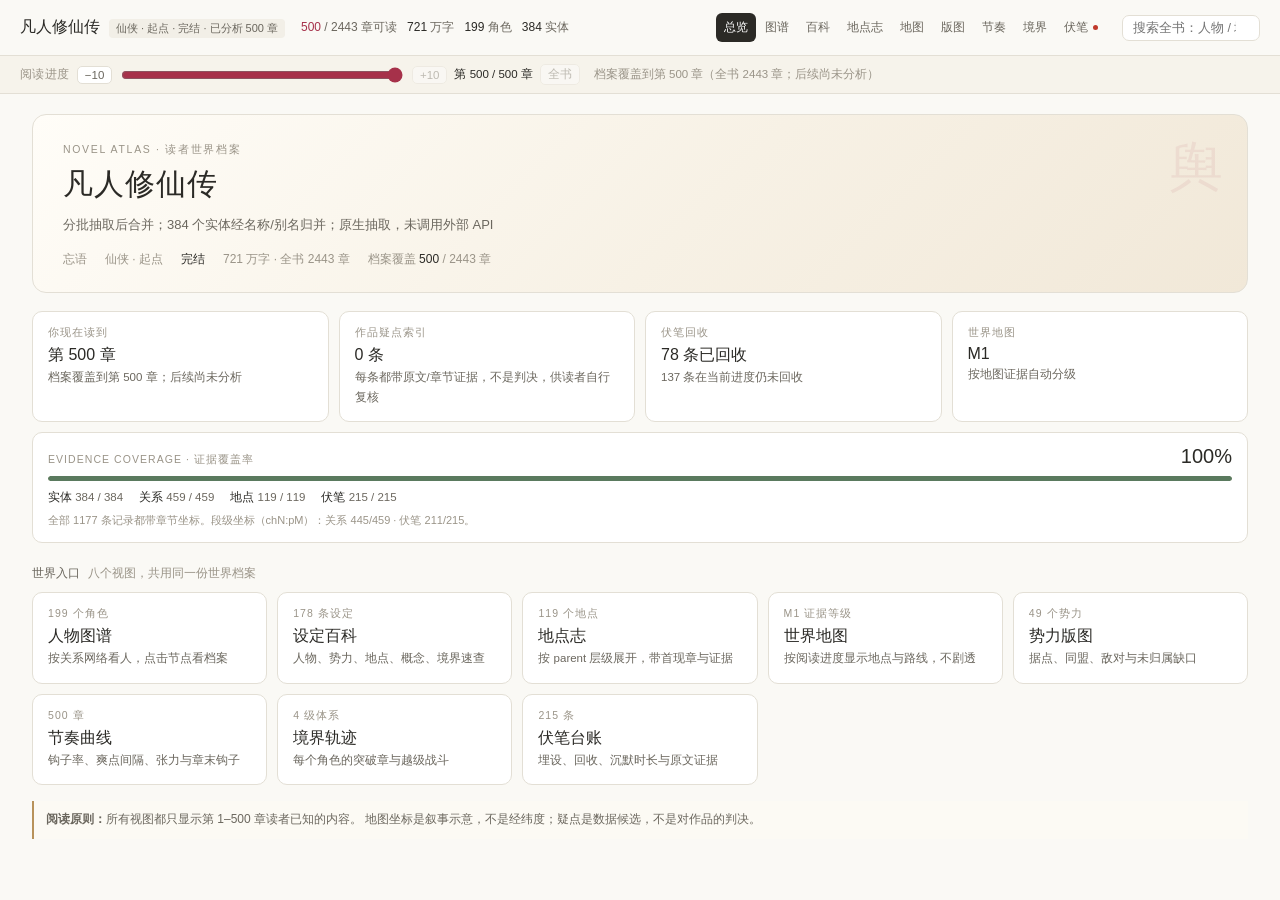
==== demo/index.html @ 92631d65 "refactor: 六个 skill 合并为 novel-atlas 单 skill（路由 + 按需 references）；地图标签居中加引线" ====
<!DOCTYPE html>
<html lang="zh-CN">
<head>
<meta charset="utf-8">
<meta name="viewport" content="width=device-width, initial-scale=1">
<title>凡人修仙传 · Novel Atlas</title>
<style>
  :root {
    --paper: #FAF9F5;
    --ink: #2B2A26;
    --ink-2: #6B675E;
    --ink-3: #9A9488;
    --line: #E3DFD5;
    --crimson: #A6314A;
    --indigo: #3D6B7D;
    --gold: #B8925A;
    --danger: #C0392B;
    --ok: #5A7A5E;
  }
  * { box-sizing: border-box; }
  /* hidden 属性必须真的隐藏。本文件里 .map-fallback / .map-tray 等用了 display:flex，
     类选择器优先级高于 UA 的 [hidden]{display:none}，会让一个 position:absolute;inset:0
     的透明层盖住地图画布，吃掉滚轮与右键事件。 */
  [hidden] { display: none !important; }
  html, body { height: 100%; margin: 0; }
  body {
    display: flex; flex-direction: column;
    font-family: -apple-system, BlinkMacSystemFont, "PingFang SC", "Microsoft YaHei", "Noto Sans SC", sans-serif;
    background: var(--paper); color: var(--ink); overflow: hidden;
    -webkit-font-smoothing: antialiased;
  }

  /* 实体类型图标：人物 / 势力 / 器物 / 妖兽 */
  .entity-icon {
    display: inline-flex; align-items: center; justify-content: center;
    flex: none; width: 16px; height: 16px;
    color: var(--ink-2); vertical-align: -3px;
  }
  .entity-icon svg {
    width: 100%; height: 100%; display: block;
    fill: none; stroke: currentColor; stroke-width: 1.65;
    stroke-linecap: round; stroke-linejoin: round;
  }
  .entity-icon-character { color: var(--crimson); }
  .entity-icon-org { color: var(--indigo); }
  .entity-icon-item { color: var(--gold); }
  .entity-icon-creature { color: var(--ok); }
  .entity-icon-sm { width: 14px; height: 14px; }
  .entity-icon-lg { width: 20px; height: 20px; }

  header {
    height: 56px; display: flex; align-items: center; gap: 16px;
    padding: 0 20px; border-bottom: 1px solid var(--line);
    background: rgba(250,249,245,0.94); backdrop-filter: blur(8px);
    flex-wrap: nowrap; overflow: hidden; flex: none; width: 100%;
  }
  .brand { display: flex; align-items: baseline; gap: 9px; flex: none; }
  .brand h1 { font-size: 16px; font-weight: 500; margin: 0; white-space: nowrap; }
  .brand .tag {
    font-size: 11px; padding: 2px 7px; border-radius: 4px;
    background: #F2EFE7; color: var(--ink-2); white-space: nowrap;
  }
  .stats { display: flex; gap: 14px; font-size: 12px; color: var(--ink-2); flex: none; }
  .stats b { font-weight: 500; color: var(--ink); }
  .stats .cov b { color: var(--crimson); }
  .stats span { white-space: nowrap; }

  .tabs { display: flex; gap: 1px; margin-left: auto; flex: none; }
  .tab {
    padding: 6px 12px; font-size: 12.5px; color: var(--ink-2);
    background: none; border: none; border-radius: 6px; cursor: pointer;
    font-family: inherit; white-space: nowrap;
  }
  .tab:hover { background: rgba(0,0,0,0.035); }
  .tab.on { background: var(--ink); color: #fff; }
  .tab .dot {
    display: inline-block; width: 5px; height: 5px; border-radius: 50%;
    background: var(--danger); margin-left: 5px; vertical-align: middle;
  }

  /* ---------- 读者进度条 ---------- */
  #readerBar {
    height: 38px; display: flex; align-items: center; gap: 14px;
    padding: 0 20px; border-bottom: 1px solid var(--line);
    background: #F6F3EB; color: var(--ink-2);
    font-size: 11.5px; overflow: hidden; flex: none;
  }
  #readerBar .reader-progress { display: flex; align-items: center; gap: 7px; flex: none; }
  #readerBar .rp-label { color: var(--ink-3); letter-spacing: .04em; }
  #readerBar input[type=range] {
    width: clamp(120px, 22vw, 320px); accent-color: var(--crimson);
    cursor: pointer;
  }
  #readerBar .rp-step, #readerBar .rp-all {
    border: 1px solid var(--line); background: #fff; color: var(--ink-2);
    border-radius: 5px; font: inherit; padding: 2px 7px; cursor: pointer;
  }
  #readerBar .rp-step:hover, #readerBar .rp-all:hover { border-color: #C9C2B2; }
  #readerBar .rp-step:disabled, #readerBar .rp-all:disabled { opacity: .4; cursor: default; }
  #readerBar #cutoffLabel { color: var(--ink); font-weight: 500; white-space: nowrap; }
  #readerBar .reader-hint {
    color: var(--ink-3); white-space: nowrap; overflow: hidden; text-overflow: ellipsis;
  }
  #readerBar .is-future { color: var(--danger); }

  main { display: flex; flex: 1; min-width: 0; min-height: 0; width: 100%; position: relative; }

  /* ---------- 总览 / 疑点 ---------- */
  .home-hero {
    border: 1px solid var(--line); border-radius: 14px; background:
      linear-gradient(135deg, #FFFDF8 0%, #F7F1E5 55%, #F1E8D8 100%);
    padding: 28px 30px 24px; margin-bottom: 18px; position: relative; overflow: hidden;
  }
  .home-hero:after {
    content: "舆"; position: absolute; right: 24px; top: 16px; font-size: 54px;
    color: rgba(166,49,74,0.08); font-family: "Songti SC", "STSong", serif;
  }
  .home-kicker { font-size: 10.5px; letter-spacing: .16em; color: var(--ink-3); margin-bottom: 7px; }
  .home-title { font-size: 30px; font-weight: 500; margin: 0 0 8px; letter-spacing: .03em; }
  .home-sub { color: var(--ink-2); font-size: 13px; line-height: 1.8; max-width: 760px; }
  .home-meta { margin-top: 15px; display: flex; gap: 18px; flex-wrap: wrap; font-size: 12px; color: var(--ink-3); }
  .home-meta b { color: var(--ink); font-weight: 500; }
  .home-grid { display: grid; grid-template-columns: repeat(auto-fit, minmax(220px, 1fr)); gap: 10px; }
  .home-card {
    border: 1px solid var(--line); border-radius: 10px; background: #fff;
    padding: 14px 15px; cursor: pointer; transition: border-color .15s, transform .15s;
  }
  .home-card:hover { border-color: #C9C2B2; transform: translateY(-1px); }
  .home-card.static { cursor: default; }
  .home-card.static:hover { border-color: var(--line); transform: none; }
  .home-card .hc-k { font-size: 10.5px; letter-spacing: .1em; color: var(--ink-3); }
  .home-card .hc-v { font-size: 16px; margin: 5px 0 2px; color: var(--ink); }
  .home-card .hc-n { font-size: 11.5px; color: var(--ink-2); line-height: 1.7; }
  .home-card.alarm .hc-v { color: var(--danger); }
  .home-note {
    margin: 16px 0 0; border-left: 2px solid var(--gold); padding: 8px 0 8px 12px;
    color: var(--ink-2); font-size: 12px; line-height: 1.8; background: #FCFAF4;
  }
  /* 证据覆盖率：读者能直接看到多少条目带坐标，而不是只听「有证据」 */
  .evidence-card {
    margin: 10px 0 0; border: 1px solid var(--line); border-radius: 10px;
    background: #fff; padding: 13px 15px 12px;
  }
  .evidence-card.warn { border-color: #E2C9A6; background: #FDF9F1; }
  .evidence-head { display: flex; align-items: baseline; justify-content: space-between; gap: 12px; }
  .evidence-kicker { font-size: 10.5px; letter-spacing: .1em; color: var(--ink-3); }
  .evidence-pct { font-size: 20px; font-weight: 500; color: var(--ink); line-height: 1; }
  .evidence-card.warn .evidence-pct { color: #9A6A30; }
  .evidence-bar { height: 5px; border-radius: 3px; background: #EFEAE0; margin: 9px 0 9px; overflow: hidden; }
  .evidence-bar i { display: block; height: 100%; border-radius: 3px; background: #5A7A5E; }
  .evidence-card.warn .evidence-bar i { background: #B8925A; }
  .evidence-grid { display: flex; flex-wrap: wrap; gap: 5px 16px; font-size: 11.5px; color: var(--ink-2); }
  .evidence-grid b { color: var(--ink); font-weight: 500; }
  .evidence-note { margin-top: 6px; font-size: 11px; color: var(--ink-3); line-height: 1.7; }
  .anomaly-head { display: flex; gap: 8px; align-items: center; flex-wrap: wrap; }
  .anomaly-sev { font-size: 10px; padding: 2px 7px; border-radius: 3px; white-space: nowrap; }
  .anomaly-sev.high { background: #FBEAE7; color: var(--danger); }
  .anomaly-sev.warning { background: #FBF2E2; color: #9A6A30; }
  .anomaly-sev.info { background: #EEF3F3; color: var(--indigo); }
  .anomaly-card {
    border: 1px solid var(--line); border-radius: 9px; background: #fff;
    padding: 13px 15px; margin-bottom: 9px;
  }
  .anomaly-card .ac-title { font-size: 13.5px; font-weight: 500; margin: 0 0 4px; }
  .anomaly-card .ac-meta { font-size: 11px; color: var(--ink-3); margin-bottom: 7px; }
  .anomaly-card .ac-detail { font-size: 12px; color: var(--ink-2); line-height: 1.8; }
  .anomaly-card .ac-ev { margin-top: 8px; padding: 7px 9px; background: #FBF8F1; border-radius: 5px; font-size: 11px; color: var(--ink-2); line-height: 1.75; }
  .anomaly-card .ac-note { margin-top: 7px; font-size: 11px; color: var(--ink-3); }
  .anomaly-card .ac-actions { margin-top: 8px; display: flex; gap: 6px; flex-wrap: wrap; }
  .anomaly-card .ac-actions button {
    border: 1px solid var(--line); background: #fff; border-radius: 5px; font: inherit;
    font-size: 11px; padding: 2px 8px; color: var(--ink-2); cursor: pointer;
  }
  .anomaly-card .ac-actions button:hover { border-color: #C9C2B2; }
  .anomaly-card.verified { opacity: .62; }
  .anomaly-empty { color: var(--ink-3); font-size: 12px; padding: 18px 0; }

  /* ---------- 全书搜索 ---------- */
  #searchPanel {
    position: fixed; top: 98px; right: 20px; width: min(460px, 92vw); max-height: 62vh;
    overflow-y: auto; background: #fff; border: 1px solid var(--line); border-radius: 10px;
    box-shadow: 0 16px 40px rgba(43,42,38,0.14); z-index: 20; padding: 8px;
  }
  #searchPanel .sp-title { font-size: 10.5px; color: var(--ink-3); letter-spacing: .08em; padding: 4px 7px 7px; }
  #searchPanel .sp-row {
    display: flex; align-items: flex-start; gap: 8px; padding: 7px 8px; border-radius: 6px;
    cursor: pointer; font-size: 12px; line-height: 1.6;
  }
  #searchPanel .sp-row:hover { background: #F7F4EC; }
  #searchPanel .sp-kind { flex: none; font-size: 10px; color: var(--ink-3); width: 32px; padding-top: 2px; }
  #searchPanel .sp-main { min-width: 0; }
  #searchPanel .sp-name { color: var(--ink); font-weight: 500; }
  #searchPanel .sp-desc { color: var(--ink-3); font-size: 11px; overflow: hidden; text-overflow: ellipsis; white-space: nowrap; }
  #searchPanel .sp-locked { color: var(--ink-3); cursor: default; }
  #searchPanel .sp-locked .sp-name { color: var(--ink-3); font-weight: 400; }
  #searchPanel .sp-empty { padding: 10px 8px 14px; color: var(--ink-3); font-size: 12px; }
  #stage { flex: 1; position: relative; min-width: 0; }
  /* touch-action: none —— 图谱/地图自己处理单指平移与双指缩放，
     否则浏览器会把触屏手势当成页面滚动，canvas 一个事件都收不到 */
  canvas { display: block; width: 100%; height: 100%; cursor: grab; touch-action: none; user-select: none; }
  canvas.dragging { cursor: grabbing; }

  #legend {
    position: absolute; left: 16px; bottom: 16px;
    display: flex; flex-wrap: wrap; gap: 4px 11px; max-width: 330px;
    font-size: 11px; color: var(--ink-2); pointer-events: none;
  }
  #legend span { display: inline-flex; align-items: center; gap: 5px; }
  #legend i { width: 8px; height: 8px; border-radius: 50%; }
  #legend .legend-types {
    display: flex; flex-wrap: wrap; flex-basis: 100%; gap: 4px 12px; color: var(--ink-3);
    padding-bottom: 3px; margin-bottom: 3px; border-bottom: 1px dashed #E4DFD4;
  }
  #legend .legend-types b { font-weight: 500; color: var(--ink-2); }
  #legend .legend-types .entity-icon { width: 14px; height: 14px; }
  #legend .rel-legend i {
    width: 15px; height: 0; border-radius: 0; background: none !important;
    border-top-width: 1.6px; border-top-style: solid;
  }

  #hint {
    position: absolute; right: 16px; bottom: 16px;
    font-size: 11px; color: var(--ink-3); text-align: right; line-height: 1.7;
    pointer-events: none;
  }

  #graphTools {
    position: absolute; left: 16px; top: 16px; z-index: 6;
    display: flex; align-items: center; gap: 5px;
    padding: 5px 7px; border: 1px solid var(--line); border-radius: 8px;
    background: rgba(250,249,245,0.92); backdrop-filter: blur(6px);
    font-size: 11px; color: var(--ink-3);
  }
  #graphTools .gt-label { margin-right: 2px; }
  #graphTools button {
    border: 1px solid transparent; border-radius: 5px; padding: 3px 7px;
    background: none; color: var(--ink-2); font: inherit; cursor: pointer;
  }
  #graphTools button:hover { background: #F4F1E9; }
  #graphTools button.on { background: #2B2A26; color: #fff; }
  #graphTools select {
    max-width: 110px; border: 1px solid var(--line); border-radius: 5px;
    padding: 3px 5px; background: #fff; color: var(--ink-2);
    font: inherit; outline: none;
  }

  aside {
    display: none; position: absolute; top: 0; right: 0; bottom: 0; width: 348px;
    background: #fff; border-left: 1px solid var(--line);
    box-shadow: -10px 0 30px rgba(43,42,38,0.06);
    overflow-y: auto; padding: 20px 20px 40px; z-index: 5;
  }
  aside.open { display: block; animation: panelIn 0.26s cubic-bezier(.2,.8,.2,1); }
  @keyframes panelIn {
    from { opacity: 0; transform: translateX(16px); }
    to   { opacity: 1; transform: translateX(0); }
  }
  @keyframes panelBodyIn {
    from { opacity: 0; transform: translateY(7px); }
    to   { opacity: 1; transform: translateY(0); }
  }
  #panelBody.switch-in { animation: panelBodyIn 0.28s cubic-bezier(.2,.8,.2,1); }
  @media (prefers-reduced-motion: reduce) {
    aside.open, #panelBody.switch-in { animation: none; }
  }
  aside::-webkit-scrollbar { width: 8px; }
  aside::-webkit-scrollbar-thumb { background: #E0DCD2; border-radius: 4px; }

  .panel-close {
    position: absolute; top: 14px; right: 16px; width: 22px; height: 22px;
    border: none; background: none; cursor: pointer; color: var(--ink-3);
    font-size: 17px; line-height: 1; font-family: inherit;
  }
  .panel-close:hover { color: var(--ink); }

  .ent-name { font-size: 20px; font-weight: 500; margin: 0 0 4px; padding-right: 26px; display: flex; align-items: center; gap: 7px; }
  .ent-name .entity-icon { margin-top: -2px; }
  .ent-meta { font-size: 11.5px; color: var(--ink-3); margin-bottom: 12px; }
  .chips { display: flex; flex-wrap: wrap; gap: 5px; margin-bottom: 14px; }
  .chip { font-size: 11px; padding: 3px 8px; border-radius: 20px; background: #F4F1E9; color: var(--ink-2); }
  .chip.grp { color: #fff; }
  .ent-desc { font-size: 13px; line-height: 1.8; color: #45423B; margin: 0 0 16px; }

  .sec-title {
    font-size: 10.5px; letter-spacing: 0.08em; color: var(--ink-3);
    margin: 0 0 9px; font-weight: 500;
  }
  .rel-item {
    display: flex; align-items: center; gap: 8px; padding: 6px 0;
    border-bottom: 1px dashed #EFEBE1; font-size: 12.5px; cursor: pointer;
  }
  .rel-item:hover .rel-name { color: var(--crimson); }
  .rel-name { display: inline-flex; align-items: center; gap: 4px; }
  .rel-name .entity-icon { width: 12px; height: 12px; }
  .rel-dot { width: 6px; height: 6px; border-radius: 50%; flex: none; }
  .rel-label { color: var(--ink-3); font-size: 11px; margin-left: auto; text-align: right; }

  .attrs { font-size: 12px; line-height: 1.95; color: var(--ink-2); }
  .attrs b { color: var(--ink); font-weight: 500; }

  .power-list { font-size: 12px; }
  .power-row {
    display: grid; grid-template-columns: 56px 1fr; gap: 8px;
    padding: 5px 0; border-bottom: 1px dashed #EFEBE1;
  }
  .power-ch { color: var(--ink-3); font-size: 11px; }
  .power-realm { color: var(--ink); }
  .power-note { color: var(--ink-3); font-size: 11px; }

  /* ---------- 通用视图容器 ---------- */
  .view {
    flex: 1; min-width: 0; width: 100%;
    padding: 20px 32px 48px; overflow-y: auto; height: 100%;
  }
  .pager {
    display: flex; align-items: center; justify-content: center;
    gap: 7px; flex-wrap: wrap; margin: 18px 0 4px;
    font-size: 11.5px; color: var(--ink-3);
  }
  .pager button {
    min-width: 28px; height: 26px; padding: 0 9px;
    border: 1px solid var(--line); border-radius: 6px;
    background: #fff; color: var(--ink-2); cursor: pointer;
    font: inherit; transition: border-color .15s, background .15s;
  }
  .pager button:hover:not(:disabled) { border-color: #C9C2B2; background: #FCFBF7; }
  .pager button.on { background: #2B2A26; border-color: #2B2A26; color: #fff; }
  .pager button:disabled { opacity: .35; cursor: default; }
  .view::-webkit-scrollbar { width: 8px; }
  .view::-webkit-scrollbar-thumb { background: #E0DCD2; border-radius: 4px; }
  .view h2 {
    font-size: 12px; font-weight: 500; color: var(--ink-2);
    margin: 22px 0 10px; display: flex; align-items: center; gap: 8px;
  }
  .view h2:first-child { margin-top: 0; }
  .view h2 .n { color: var(--ink-3); font-weight: 400; }

  /* 百科 */
  .grid { display: grid; grid-template-columns: repeat(auto-fill, minmax(148px, 1fr)); gap: 9px; }
  .card {
    padding: 11px 13px; border: 1px solid var(--line); border-radius: 9px;
    background: #fff; cursor: pointer; transition: border-color .15s, transform .15s;
  }
  .card:hover { border-color: #C9C2B2; transform: translateY(-1px); }
  .card-type {
    display: inline-flex; align-items: center; gap: 5px;
    font-size: 10px; line-height: 1;
    padding: 4px 7px; margin-bottom: 6px; border-radius: 3px;
    background: #F3F0E8; color: var(--ink-3);
  }
  .card-type .entity-icon { width: 13px; height: 13px; }
  .card .n { font-size: 13.5px; font-weight: 500; margin-bottom: 3px; display: flex; align-items: center; gap: 6px; }
  .card .n .entity-icon { width: 15px; height: 15px; }
  .card .d {
    font-size: 11px; color: var(--ink-3); line-height: 1.5;
    overflow: hidden; display: -webkit-box; -webkit-line-clamp: 2; -webkit-box-orient: vertical;
  }

  /* 地点志 */
  .geo-note {
    font-size: 11px; color: var(--ink-3); line-height: 1.7;
    margin: -2px 0 14px; max-width: 900px;
  }
  .geo-stage-strip {
    display: flex; gap: 6px; flex-wrap: wrap; margin-bottom: 14px;
  }
  .geo-stage-chip {
    display: inline-flex; align-items: center; gap: 6px;
    padding: 5px 9px; border: 1px solid var(--line); border-radius: 7px;
    background: #fff; font-size: 10.5px; color: var(--ink-2);
  }
  .geo-stage-chip i {
    width: 7px; height: 7px; border-radius: 50%; display: inline-block;
  }
  .geo-stage-chip b { font-weight: 500; color: var(--ink); }
  .geo-stage-chip span { color: var(--ink-3); }

  .geo-layout {
    display: grid; grid-template-columns: minmax(360px, 0.78fr) minmax(0, 1.22fr);
    gap: 18px; align-items: start;
  }
  .geo-tree-panel {
    background: #fff; border: 1px solid var(--line); border-radius: 11px;
    overflow: hidden;
  }
  .geo-tree-head {
    display: flex; align-items: baseline; justify-content: space-between; gap: 10px;
    padding: 11px 14px; border-bottom: 1px solid #F2EFE7;
    font-size: 11.5px; color: var(--ink-3);
  }
  .geo-tree-head b { font-size: 13px; font-weight: 500; color: var(--ink); }
  .geo-row {
    display: grid; grid-template-columns: 16px 8px minmax(0, 1fr) auto auto;
    align-items: center; gap: 7px;
    min-height: 32px; padding: 5px 11px 5px 0;
    border-bottom: 1px solid #F6F2EA;
    cursor: pointer;
  }
  .geo-row:hover { background: #FCFBF7; }
  .geo-row.on { background: #FBF3EE; box-shadow: inset 3px 0 var(--crimson); }
  .geo-toggle {
    border: none; background: none; padding: 0; color: var(--ink-3);
    font: 12px/1 monospace; cursor: pointer; text-align: center;
  }
  .geo-toggle.leaf { visibility: hidden; }
  .geo-dot { width: 7px; height: 7px; border-radius: 50%; display: inline-block; }
  .geo-name { font-size: 12.5px; color: var(--ink); white-space: nowrap; overflow: hidden; text-overflow: ellipsis; }
  .geo-ch { font-size: 10px; color: var(--ink-3); white-space: nowrap; }
  .geo-owner {
    max-width: 94px; overflow: hidden; text-overflow: ellipsis;
    padding: 1px 5px; border-radius: 3px; font-size: 9.5px; white-space: nowrap;
    background: #F3F0E8; color: var(--ink-3);
  }
  .geo-owner.owned { color: #6B4A5A; background: #F6EEF1; }

  .geo-detail {
    position: sticky; top: 0;
    background: #fff; border: 1px solid var(--line); border-radius: 11px;
    padding: 17px 19px 20px; min-height: 260px;
  }
  .geo-detail-title {
    display: flex; align-items: baseline; gap: 10px; flex-wrap: wrap;
    margin: 0 0 4px; font-size: 20px; font-weight: 500;
  }
  .geo-meta { font-size: 11px; color: var(--ink-3); margin-bottom: 10px; }
  .geo-badges { display: flex; gap: 5px; flex-wrap: wrap; margin: 0 0 11px; }
  .geo-badge {
    border: 1px solid var(--line); border-radius: 4px; padding: 2px 7px;
    background: #FAF8F3; color: var(--ink-2); font-size: 10px;
  }
  .geo-badge.warn { color: #8A6D3B; background: #FDF8EC; border-color: #F0E3C8; }
  .geo-desc { font-size: 12px; line-height: 1.8; color: var(--ink-2); margin: 0 0 12px; }
  .geo-sec-title {
    font-size: 10.5px; color: var(--ink-3); letter-spacing: .08em;
    margin: 15px 0 6px; padding-top: 10px; border-top: 1px dashed #EFEBE1;
  }
  .geo-kv { display: grid; grid-template-columns: 58px 1fr; gap: 4px 10px; font-size: 11px; line-height: 1.65; }
  .geo-kv .k { color: var(--ink-3); }
  .geo-kv .v { color: var(--ink-2); }
  .geo-jump {
    border: none; background: none; padding: 0; margin: 0 5px 3px 0;
    color: var(--ink-2); font: inherit; cursor: pointer; border-bottom: 1px dotted #C9C2B2;
  }
  .geo-jump:hover { color: var(--crimson); }
  .geo-chip-row { display: flex; gap: 4px; flex-wrap: wrap; }
  .geo-org-card {
    display: grid; grid-template-columns: 92px 1fr auto; gap: 8px; align-items: center;
    border: 1px solid #EFE9DC; border-radius: 7px; background: #FCFBF7;
    padding: 8px 10px; margin-bottom: 5px;
  }
  .geo-org-card b { font-size: 11.5px; font-weight: 500; color: var(--ink); }
  .geo-org-card .geo-org-desc {
    font-size: 10.5px; color: var(--ink-2); line-height: 1.65;
    overflow: hidden; text-overflow: ellipsis; display: -webkit-box;
    -webkit-line-clamp: 2; -webkit-box-orient: vertical;
  }
  .geo-org-card .geo-org-link {
    border: 1px solid var(--line); background: #fff; border-radius: 4px;
    color: var(--ink-2); font: 10px/1.4 inherit; padding: 3px 6px; cursor: pointer;
  }
  .geo-org-card .geo-org-link:hover { color: var(--crimson); border-color: #C9C2B2; }
  .geo-org-card.gap { background: #FFFDF7; border-color: #F1E5CC; }
  .geo-org-card.gap b { color: #8A6D3B; }
  .geo-chip {
    border: 1px solid var(--line); border-radius: 5px; background: #FAF8F3;
    color: var(--ink-2); padding: 2px 6px; font-size: 10.5px; cursor: pointer;
    font-family: inherit; display: inline-flex; align-items: center; gap: 3px;
  }
  .geo-chip:hover { border-color: #C9C2B2; background: #fff; }
  .geo-evidence { margin-top: 3px; }
  .geo-ev-row {
    display: grid; grid-template-columns: 42px 1fr; gap: 8px;
    padding: 5px 0; border-bottom: 1px dashed #F0ECE2; cursor: pointer;
  }
  .geo-ev-row:hover { background: #FCFBF7; }
  .geo-ev-ch { font-size: 10px; color: var(--ink-3); }
  .geo-ev-body { font-size: 10.5px; color: var(--ink-2); line-height: 1.6; }
  .geo-ev-body b { font-weight: 500; color: var(--ink); }
  .geo-empty { font-size: 10.5px; color: var(--ink-3); line-height: 1.65; }

  /* ---------- 地图视图 ---------- */
  .map-wrap { display: flex; flex-direction: column; gap: 11px; height: 100%; }
  .map-toolbar { display: flex; align-items: center; gap: 8px; flex-wrap: wrap; }
  .map-mode { display: inline-flex; border: 1px solid var(--line); border-radius: 8px; overflow: hidden; background: #fff; }
  .map-mode button { border: none; background: none; padding: 5px 12px; font: 11.5px inherit; color: var(--ink-2); cursor: pointer; }
  .map-mode button + button { border-left: 1px solid var(--line); }
  .map-mode button.on { background: var(--ink); color: #fff; }
  .map-edit { display: inline-flex; gap: 5px; margin-left: auto; }
  .map-edit button {
    border: 1px solid var(--line); background: #fff; border-radius: 6px;
    padding: 4px 9px; font: 11.5px inherit; color: var(--ink-2); cursor: pointer;
  }
  .map-edit button.on { border-color: var(--crimson); color: var(--crimson); background: #FFF8F5; }
  .map-edit button:disabled { opacity: .4; cursor: default; }
  .map-inspector {
    display: flex; flex-wrap: wrap; align-items: center; gap: 7px 10px;
    margin: 0 0 8px; padding: 8px 12px; border: 1px solid #E4DFD4;
    border-radius: 8px; background: #FCFAF4; font-size: 11.5px; color: var(--ink-2);
  }
  .map-inspector .mi-head { display: inline-flex; align-items: baseline; gap: 7px; }
  .map-inspector .mi-head b { color: var(--ink); font-weight: 600; }
  .map-inspector .mi-head span, .map-inspector .mi-tip { color: var(--ink-3); font-size: 10.5px; }
  .map-inspector label { display: inline-flex; align-items: center; gap: 5px; }
  .map-inspector select {
    border: 1px solid var(--line); border-radius: 5px; background: #fff;
    padding: 3px 5px; font: 11px inherit; color: var(--ink-2); max-width: 150px;
  }
  .map-inspector button {
    border: 1px solid var(--line); background: #fff; border-radius: 6px;
    padding: 4px 8px; font: 11px inherit; color: var(--ink-2); cursor: pointer;
  }
  .map-inspector button:disabled { opacity: .4; cursor: default; }
  .map-toolbar select {
    border: 1px solid var(--line); border-radius: 6px; padding: 4px 7px;
    background: #fff; color: var(--ink-2); font: 11.5px inherit; outline: none; max-width: 220px;
  }
  .map-note-bar {
    font-size: 11px; color: var(--ink-3); line-height: 1.7;
    background: #FAF8F3; border: 1px dashed #E4DFD4; border-radius: 8px; padding: 7px 11px;
  }
  .map-stage {
    position: relative; flex: 1; min-height: 460px;
    border: 1px solid var(--line); border-radius: 11px; background: #E8DCC5; overflow: hidden;
  }
  .map-canvas { display: block; width: 100%; height: 100%; cursor: grab; touch-action: none; user-select: none; }
  .map-canvas.dragging { cursor: grabbing; }
  .map-legend {
    position: absolute; left: 14px; top: 12px; display: flex; flex-wrap: wrap;
    gap: 4px 11px; max-width: 420px; font-size: 11px; color: var(--ink-2); pointer-events: none;
    background: rgba(250,248,241,0.88); border: 1px solid rgba(201,194,178,0.5);
    border-radius: 8px; padding: 6px 10px;
  }
  .map-legend span { display: inline-flex; align-items: center; gap: 5px; }
  .map-legend i.dot { width: 8px; height: 8px; border-radius: 50%; }
  .map-legend i.dot.lg { width: 11px; height: 11px; }
  .map-legend i.dot.md { width: 8.5px; height: 8.5px; }
  .map-legend i.dot.sm { width: 5.5px; height: 5.5px; }
  .map-legend i.dot.hollow { background: #FBF8F1; border: 1.4px solid #9A9488; }
  .map-legend i.void-box { width: 13px; height: 10px; border: 1.4px dashed #C9B98F; border-radius: 3px; background: #F7F3EC; }
  .map-zoom { position: absolute; right: 14px; top: 12px; display: flex; gap: 4px; z-index: 5; }
  .map-zoom button {
    border: 1px solid var(--line); background: #fff; border-radius: 6px;
    padding: 4px 9px; font: 11.5px inherit; color: var(--ink-2); cursor: pointer;
  }
  .map-zoom button:hover { border-color: #C9C2B2; }
  .map-zoom .map-zoom-value {
    min-width: 54px; text-align: center; font-variant-numeric: tabular-nums;
    color: var(--ink); letter-spacing: .2px;
  }
  .map-legend i.lg-line { width: 16px; height: 0; border-top: 1.6px solid var(--ink-3); border-radius: 0; }
  .map-legend i.lg-line.dashed { border-top-style: dashed; }
  .map-legend i.lg-line.dotted { border-top-style: dotted; }
  .map-fallback { position: absolute; inset: 0; display: flex; flex-direction: column; align-items: center; justify-content: center; gap: 12px; padding: 30px; text-align: center; }
  .map-fallback .fb-card { max-width: 440px; border: 1px solid #F0E3C8; background: #FDF8EC; border-radius: 11px; padding: 18px 22px; }
  .map-fallback .fb-title { font-size: 13px; font-weight: 500; color: #8A6D3B; margin-bottom: 6px; }
  .map-fallback .fb-body { font-size: 11.5px; color: var(--ink-2); line-height: 1.7; }
  .map-fallback button {
    margin-top: 8px; border: 1px solid var(--line); background: #fff; border-radius: 7px;
    padding: 6px 13px; font: 12px inherit; color: var(--ink); cursor: pointer;
  }
  .map-fallback button:hover { border-color: #C9C2B2; }
  .map-tray { border: 1px dashed #D8D2C4; border-radius: 10px; background: #FBF9F4; padding: 10px 13px; }
  .map-tray-head { display: flex; align-items: center; gap: 8px; font-size: 11px; color: var(--ink-3); margin-bottom: 7px; }
  .map-tray-head b { color: var(--ink-2); font-weight: 500; }
  .map-tray .map-chip-row { display: flex; flex-wrap: wrap; gap: 5px; }
  .map-chip {
    border: 1px solid var(--line); border-radius: 5px; background: #fff; color: var(--ink-2);
    padding: 3px 8px; font-size: 10.5px; cursor: pointer; font-family: inherit;
    display: inline-flex; align-items: center; gap: 4px;
  }
  .map-chip:hover { border-color: #C9C2B2; }
  .map-footer { display: flex; align-items: center; gap: 14px; flex-wrap: wrap; font-size: 11px; color: var(--ink-3); }
  .map-footer .sat { display: inline-flex; gap: 8px; flex-wrap: wrap; }
  .map-footer .sat span { background: #F4F1E9; border-radius: 5px; padding: 2px 8px; color: var(--ink-2); }
  .map-empty { padding: 40px; text-align: center; font-size: 12px; color: var(--ink-3); }

  /* 势力版图 */
  .power-note {
    font-size: 11px; color: var(--ink-3); line-height: 1.7;
    margin: -2px 0 14px; max-width: 960px;
  }
  .power-metrics { display: flex; gap: 8px; flex-wrap: wrap; margin-bottom: 14px; }
  .power-toolbar { display: flex; align-items: center; gap: 6px; margin: -4px 0 12px; font-size: 10px; color: var(--ink-3); }
  .power-filter {
    border: 1px solid var(--line); background: #FAF8F3; color: var(--ink-2);
    border-radius: 4px; padding: 3px 7px; font: 10px/1.4 inherit; cursor: pointer;
  }
  .power-filter.on { background: #F1EDE3; border-color: #C9C2B2; color: var(--ink); }
  .power-metric {
    background: #fff; border: 1px solid var(--line); border-radius: 8px;
    padding: 8px 11px; min-width: 96px;
  }
  .power-metric .v { font-size: 17px; font-weight: 500; line-height: 1.2; }
  .power-metric .k { font-size: 10px; color: var(--ink-3); margin-top: 2px; }
  .power-wrap { overflow-x: auto; border: 1px solid var(--line); border-radius: 11px; background: #fff; }
  .power-table { width: 100%; min-width: 920px; border-collapse: collapse; font-size: 11px; table-layout: fixed; }
  .power-table th {
    text-align: left; font-weight: 400; color: var(--ink-3); background: #FAF8F3;
    padding: 9px 11px; border-bottom: 1px solid var(--line); white-space: nowrap;
  }
  .power-table td { padding: 10px 11px; border-bottom: 1px solid #F2EFE7; vertical-align: top; line-height: 1.6; }
  .power-table tr:last-child td { border-bottom: none; }
  .power-table tr.power-gap-row td { padding-top: 6px; padding-bottom: 6px; background: #FFFDF9; }
  .power-table tr.power-gap-row .power-status {
    display: -webkit-box; -webkit-line-clamp: 1; -webkit-box-orient: vertical;
    overflow: hidden; color: var(--ink-3);
  }
  .power-table th:nth-child(1) { width: 170px; }
  .power-table th:nth-child(2) { width: 38%; }
  .power-table th:nth-child(3) { width: 72px; }
  .power-table th:nth-child(4) { width: 22%; }
  .power-table th:nth-child(5) { width: 18%; }
  .power-org {
    border: none; background: none; padding: 0; font: inherit;
    font-size: 13px; font-weight: 500; color: var(--ink); cursor: pointer; text-align: left;
    display: inline-flex; align-items: center; gap: 4px;
  }
  .power-org:hover { color: var(--crimson); }
  .power-sub { display: block; font-size: 9.5px; color: var(--ink-3); margin-top: 2px; line-height: 1.5; }
  .power-places { display: flex; flex-wrap: wrap; gap: 4px; }
  .power-place {
    border: 1px solid var(--line); border-radius: 4px; background: #FAF8F3;
    color: var(--ink-2); padding: 2px 5px; font-size: 10px; cursor: pointer;
    font-family: inherit;
  }
  .power-place:hover { border-color: #C9C2B2; background: #fff; }
  .power-place small { color: var(--ink-3); margin-left: 3px; }
  .power-gap { color: var(--ink-3); font-size: 10px; }
  .power-status { color: var(--ink-3); font-size: 10.5px; }
  .power-rel { font-size: 10.5px; line-height: 1.6; }
  .power-rel .enemy { color: var(--danger); }
  .power-rel .ally { color: var(--ok); }
  .power-extra {
    display: grid; grid-template-columns: 1fr 1fr; gap: 10px; margin-top: 14px;
  }
  .power-extra-card {
    background: #fff; border: 1px solid var(--line); border-radius: 9px; padding: 11px 13px;
  }
  .power-extra-card h3 { font-size: 11px; font-weight: 500; color: var(--ink-2); margin: 0 0 7px; }
  .power-extra-card .chips { display: flex; flex-wrap: wrap; gap: 4px; }
  .power-extra-card p { font-size: 10.5px; color: var(--ink-3); line-height: 1.65; margin: 4px 0 0; }

  /* 节奏 */
  .rhythm-wrap { background: #fff; border: 1px solid var(--line); border-radius: 11px; padding: 16px 14px 8px; }
  .metric-row { display: flex; gap: 10px; flex-wrap: wrap; margin-bottom: 16px; }
  .metric {
    flex: 1; min-width: 130px; background: #fff; border: 1px solid var(--line);
    border-radius: 9px; padding: 12px 14px;
  }
  .metric .k { font-size: 11px; color: var(--ink-3); margin-bottom: 5px; }
  .metric .v { font-size: 20px; font-weight: 500; line-height: 1.2; }
  .metric .b { font-size: 10.5px; color: var(--ink-3); margin-top: 3px; }
  .metric.warn .v { color: var(--danger); }

  .sample-note {
    font-size: 11.5px; color: #8A6D3B; background: #FDF8EC;
    border: 1px solid #F0E3C8; border-radius: 7px;
    padding: 7px 11px; margin-bottom: 14px;
  }

  .ch-list { margin-top: 6px; }
  .ch-row {
    display: grid; grid-template-columns: 52px 1fr auto; gap: 12px;
    padding: 9px 0; border-bottom: 1px solid #F2EFE7; cursor: pointer;
  }
  .ch-row:hover { background: #FCFBF7; }
  .ch-no { font-size: 11px; color: var(--ink-3); padding-top: 2px; }
  .ch-title { font-size: 13px; margin-bottom: 3px; }
  .ch-hook { font-size: 11.5px; color: var(--ink-2); }
  .ch-hook::before { content: '钩子 · '; color: var(--ink-3); }
  .ch-badge {
    font-size: 10.5px; padding: 2px 7px; border-radius: 4px;
    background: #F2EFE7; color: var(--ink-2); height: fit-content; white-space: nowrap;
  }

  /* 境界 */
  .realm-ladder { display: flex; gap: 8px; margin-bottom: 6px; flex-wrap: wrap; }
  .realm-step {
    flex: 1; min-width: 110px; border-radius: 9px; padding: 10px 12px;
    color: var(--ink); border: 1px solid var(--line);
  }
  .realm-step .rn { font-size: 14px; font-weight: 500; margin-bottom: 3px; }
  .realm-step .rs { font-size: 10.5px; color: var(--ink-2); }
  .realm-step .rbar { display: flex; gap: 2px; margin-top: 8px; height: 7px; }
  .realm-step .rbar i { flex: 1; border-radius: 1.5px; }

  .gantt { background: #fff; border: 1px solid var(--line); border-radius: 11px; padding: 14px 12px 6px; overflow-x: auto; }
  .gantt-note { font-size: 10.5px; color: var(--ink-3); margin: -2px 0 9px; line-height: 1.6; }
  .gantt-row { display: grid; grid-template-columns: 62px 1fr 76px; gap: 10px; align-items: center; height: 26px; }
  .gantt-name { font-size: 11.5px; color: var(--ink-2); text-align: right; padding-right: 4px; cursor: pointer; white-space: nowrap; overflow: hidden; text-overflow: ellipsis; }
  .gantt-name:hover { color: var(--crimson); }
  .gantt-row.main .gantt-name { color: var(--ink); font-weight: 500; }
  .gantt-track { position: relative; height: 14px; background: #EDE9DF; border-radius: 3px; overflow: hidden; }
  .gantt-seg { position: absolute; top: 0; height: 14px; cursor: pointer; box-shadow: inset -1px 0 0 rgba(255,255,255,0.85); }
  .gantt-seg:hover { outline: 1.5px solid var(--crimson); outline-offset: 1px; }
  .gantt-now { font-size: 11px; color: var(--ink); padding-left: 8px; white-space: nowrap; }
  .gantt-axis { position: relative; height: 18px; margin-top: 4px; margin-left: 72px; margin-right: 86px; }
  .gantt-tick { position: absolute; font-size: 10px; color: var(--ink-3); transform: translateX(-50%); }

  .battle-row {
    display: grid; grid-template-columns: 52px 1fr auto; gap: 12px;
    align-items: center; padding: 9px 0; border-bottom: 1px solid #F2EFE7; font-size: 12.5px;
  }
  .battle-vs { display: flex; align-items: center; gap: 8px; flex-wrap: wrap; }
  .battle-vs b { font-weight: 500; color: var(--ink-2); font-size: 11.5px; }
  .battle-vs .vs { color: var(--ink-3); font-size: 11px; }

  /* 伏笔 */
  .fs-summary { display: flex; gap: 9px; margin-bottom: 16px; flex-wrap: wrap; }
  .fs-stat {
    flex: 1; min-width: 100px; border-radius: 9px; padding: 11px 13px;
    border: 1px solid var(--line); background: #fff;
    cursor: pointer; transition: border-color .15s, background .15s, box-shadow .15s;
  }
  .fs-stat:hover { border-color: #C9C2B2; background: #FCFBF7; }
  .fs-stat.on { border-color: var(--gold); background: #FFFDF6; box-shadow: inset 0 0 0 1px rgba(184,146,90,.18); }
  .fs-stat:focus-visible { outline: 2px solid var(--gold); outline-offset: 2px; }
  .fs-stat .v { font-size: 21px; font-weight: 500; line-height: 1.1; }
  .fs-stat .k { font-size: 11px; color: var(--ink-3); margin-top: 3px; }
  .fs-stat.alarm { border-color: #EBC9C4; background: #FDF6F4; }
  .fs-stat.alarm .v { color: var(--danger); }
  .fs-stat.alarm.on { border-color: #D9A79F; background: #FDF1EF; }
  .fs-empty { padding: 26px 0 18px; text-align: center; font-size: 12px; color: var(--ink-3); }

  .fs-row { padding: 11px 0; border-bottom: 1px solid #F2EFE7; }
  .fs-head { display: flex; align-items: baseline; gap: 8px; margin-bottom: 5px; }
  .fs-content { font-size: 13px; flex: 1; }
  .fs-badge { font-size: 10.5px; padding: 2px 7px; border-radius: 4px; white-space: nowrap; }
  .fs-meta { font-size: 11px; color: var(--ink-3); margin-bottom: 6px; }
  .fs-evidence {
    margin: -1px 0 7px; padding-left: 9px; border-left: 2px solid #E8E2D6;
    font-size: 10.5px; color: #8A8579; line-height: 1.65;
  }
  .fs-evidence b { color: var(--ink-2); font-weight: 500; }
  .fs-bar { position: relative; height: 6px; background: #F2EFE7; border-radius: 3px; }
  .fs-bar .span { position: absolute; height: 6px; border-radius: 3px; }
  .fs-bar .over { position: absolute; height: 6px; border-radius: 3px;
    background: repeating-linear-gradient(45deg, #E8A79D, #E8A79D 3px, #F5D3CD 3px, #F5D3CD 6px); }
  .fs-row:hover { background: #FCFBF7; }

  input[type=search] {
    font-family: inherit; font-size: 12.5px; padding: 5px 10px; width: 138px; flex: none;
    border: 1px solid var(--line); border-radius: 7px; background: #fff;
    color: var(--ink); outline: none; transition: border-color .15s, width .2s;
  }
  input[type=search]:focus { border-color: var(--gold); width: 176px; }

  @media (max-width: 1320px) {
    .tab { padding: 6px 8px; font-size: 12px; }
    .stats { gap: 10px; }
  }
  @media (max-width: 1080px) {
    .geo-layout { grid-template-columns: 1fr; }
    .geo-detail { position: static; }
    .power-extra { grid-template-columns: 1fr; }
  }
  @media (max-width: 1180px) { .stats .book, .stats .entities { display: none; } }
  @media (max-width: 980px) { .stats { display: none; } .brand .tag { display: none; } }
  @media (max-width: 900px) {
    header { height: auto; min-height: 54px; flex-wrap: wrap; padding: 8px 12px; gap: 6px 10px; overflow: visible; }
    .brand { flex: 1 1 auto; min-width: 0; }
    .tabs { order: 4; width: 100%; margin-left: 0; overflow-x: auto; padding-bottom: 2px; }
    .tab { flex: none; }
    #readerBar { height: auto; min-height: 42px; flex-wrap: wrap; padding: 6px 12px; gap: 5px 8px; }
    #readerBar input[type=range] { width: 120px; }
    #readerBar .reader-hint { white-space: normal; font-size: 10.5px; width: 100%; }
    #searchPanel { top: 122px; right: 10px; width: calc(100vw - 20px); max-height: 56vh; }
  }
  @media (max-width: 800px) { aside { width: 100%; } input[type=search] { width: 110px; } }
  @media (max-width: 600px) {
    .realm-step { flex: 1 1 calc(50% - 4px); min-width: 0; }
    header { padding: 8px 10px; }
    .brand h1 { font-size: 15px; }
    input[type=search] { width: 102px; font-size: 11px; padding: 4px 8px; }
    #readerBar { padding: 5px 10px; }
    #readerBar .reader-progress { width: 100%; flex-wrap: wrap; gap: 4px 6px; }
    #readerBar .rp-label { display: none; }
    #readerBar input[type=range] { flex: 1; min-width: 80px; width: auto; }
    #readerBar .rp-step, #readerBar .rp-all { font-size: 10px; padding: 1px 5px; }
    #readerBar #cutoffLabel { font-size: 10px; }
    .view { padding: 14px 14px 36px; }
    .home-hero { padding: 20px 18px 18px; }
    .home-title { font-size: 24px; }
    .home-grid { grid-template-columns: 1fr; }
    .home-meta { gap: 8px 12px; }
  }
</style>
</head>
<body>

<header>
  <div class="brand">
    <h1 id="title">—</h1>
    <span class="tag" id="tag">—</span>
  </div>
  <div class="stats" id="stats"></div>
  <div class="tabs">
    <button class="tab on" data-view="home">总览</button>
    <button class="tab" data-view="graph">图谱</button>
    <button class="tab" data-view="wiki">百科</button>
    <button class="tab" data-view="geo">地点志</button>
    <button class="tab" data-view="map">地图</button>
    <button class="tab" data-view="power">版图</button>
    <button class="tab" data-view="rhythm">节奏</button>
    <button class="tab" data-view="realms">境界</button>
    <button class="tab" data-view="foreshadow">伏笔<span class="dot" id="fsDot" hidden></span></button>
  </div>
  <input type="search" id="search" placeholder="搜索全书：人物 / 地点 / 设定 / 伏笔">
</header>

<div id="readerBar">
  <div class="reader-progress">
    <span class="rp-label">阅读进度</span>
    <button id="cutoffPrev" class="rp-step" title="向前 10 章">−10</button>
    <input id="cutoff" type="range" min="1" max="1" value="1" step="1">
    <button id="cutoffNext" class="rp-step" title="向后 10 章">+10</button>
    <b id="cutoffLabel">第 1 章</b>
    <button id="cutoffAll" class="rp-all">全书</button>
  </div>
  <div id="readerHint" class="reader-hint">只显示当前进度之前的人物、地点、关系和地图层</div>
</div>

<div id="searchPanel" hidden></div>

<main>
  <div id="home" class="view"></div>
  <div id="stage">
    <canvas id="canvas"></canvas>
    <div id="graphTools">
      <span class="gt-label">范围</span>
      <button id="scopeCore" class="on">核心</button>
      <button id="scopeAll">全部</button>
      <select id="groupFilter" title="只看某个势力"></select>
    </div>
    <div id="legend"></div>
    <div id="hint">拖拽节点 · 滚轮缩放 · 悬停连线看关系 · 点击查看</div>
  </div>

  <div id="wiki" class="view" hidden></div>
  <div id="geo" class="view" hidden></div>
  <div id="map" class="view" hidden></div>
  <div id="power" class="view" hidden></div>
  <div id="rhythm" class="view" hidden></div>
  <div id="realms" class="view" hidden></div>
  <div id="foreshadow" class="view" hidden></div>
  <div id="anomalies" class="view" hidden></div>

  <aside id="panel">
    <button class="panel-close" id="panelClose">×</button>
    <div id="panelBody"></div>
  </aside>
</main>

<script>
/* 由 scripts/build.py 内嵌生成，勿手改 */
window.ATLAS_DATA = {"meta":{"schema_version":"2.0","title":"凡人修仙传","author":"忘语","genre":"仙侠","platform":"起点","status":"完结","source_file":"《凡人修仙传》【精校全本】作者：忘语.txt","chars":7208968,"chapters":2443,"analyzed_at":"2026-11-27T12:52:51Z","model":"manual","cost_cny":0,"elapsed_sec":0,"coverage":{"chapters_done":500,"chapters_skipped":1943},"note":"分批抽取后合并；384 个实体经名称/别名归并；原生抽取，未调用外部 API"},"volumes":[{"id":"v1","name":"七玄门风云","ch_start":1,"ch_end":99,"summary":""},{"id":"v2","name":"初踏修仙路","ch_start":100,"ch_end":171,"summary":""},{"id":"v3","name":"魔道入侵","ch_start":172,"ch_end":363,"summary":""},{"id":"v4","name":"风起海外","ch_start":364,"ch_end":500,"summary":""}],"realms":[{"id":"r_lianqi","name":"练气","order":1,"levels":13,"stages":["一层","二层","三层","四层","五层","六层","七层","八层","九层","十层","十一层","十二层","十三层"],"first_ch":7,"desc":"长春功层数即修为层次。第四层起艰难，突破第六层到第七层后一路平坦；第九层刀枪不入、水火不近。低阶弟子以十至十三层为精锐，十三层顶峰如封岳已可称雄禁地。","mapping":"长春功第 N 层 = 练气 N 层"},{"id":"r_zhuji","name":"筑基","order":2,"levels":1,"stages":[],"first_ch":58,"desc":"修仙者的正式门槛。未筑基者不算修士一员，无法正式涉足修仙界；服下筑基丹后仍需闭关三月化尽药力。201 章后韩立筑基成功，此后长期在筑基初/中/后期之间起落（散功重修、传送受损跌落炼气又重修）。","mapping":"练气圆满、服筑基丹后的下一境"},{"id":"r_jindan","name":"结丹","order":3,"levels":3,"stages":["初期","中期","后期"],"first_ch":127,"desc":"筑基之上的第三境，亦被称「金丹」。筑基圆满后凝液成丹，法力与寿元大增，可驱使法宝、担当一派长老；乱星海正魔两道皆以结丹修士为主力，散修能结丹者极少。三转重元功、煞丹等旁门都以绕开结丹瓶颈为目标。","mapping":"筑基圆满 → 凝成金丹"},{"id":"r_yuanying","name":"元婴","order":4,"levels":3,"stages":["初期","中期","后期"],"first_ch":127,"desc":"结丹之后的第四境。金丹化婴，元婴可离体出窍、御剑争斗，神识与法力远胜结丹，故称「老怪」，是一宗镇派的顶层。虚天殿夺宝一节，正魔双方的主力正是三名以上元婴期修士。","mapping":"结丹后期苦修，金丹化婴"}],"entities":[{"id":"e_hanli","name":"韩立","type":"character","group":"黄枫谷","parent":"e_qixuanmen","aliases":["二愣子","韩师弟","韩师兄","韩大夫","韩神医","黄枫谷小家伙","韩兄弟","韩前辈","韩贤侄"],"desc":"主角。出身七玄门记名弟子，得墨大夫传授长春功，凭神秘小瓶催生灵药、谨慎隐忍，从七玄门一路走到黄枫谷。至第200章已修成长春功十一层，身怀金光砖符宝、青蛟旗、踏云靴等，正陷血色禁地灵药争夺。","first_ch":1,"last_ch":null,"attrs":{"身份":"黄枫谷筑基修士","所修":"长春功","性格":"谨慎、能忍、手段果决","修为":"长春功十一层（第152章）","底牌":"金光砖符宝、金蚨子母刃、玄铁飞天盾、透明丝线、踏云靴、青蛟旗","门派":"黄枫谷","师傅":"李化元"},"power_history":[{"ch":9,"realm":"r_lianqi","stage":"一层","note":"练成无名口诀第一层"},{"ch":14,"realm":"r_lianqi","stage":"三层","note":"水到渠成练到第三层（第二层突破未明写）"},{"ch":28,"realm":"r_lianqi","stage":"四层","note":"当晚冲破瓶颈，五感质变，「略有小成」"},{"ch":34,"realm":"r_lianqi","stage":"五层","note":"灵药助力冲破第四层，得「过目不忘」"},{"ch":43,"realm":"r_lianqi","stage":"六层","note":"练至墨大夫所授口诀的最高一层"},{"ch":65,"realm":"r_lianqi","stage":"七层","note":"显露突破迹象，第七层口诀已暗记（尚未坐实）"},{"ch":96,"realm":"r_lianqi","stage":"八层","note":"修至第八层，可连发完整火弹术上百次"},{"ch":152,"realm":"r_lianqi","stage":"十一层","note":"两年苦修，长春功至第十一层，可驾驭青叶法器"},{"ch":215,"realm":"r_zhuji","stage":"","note":"服筑基丹闭关后出关，被认出已是筑基期修士"},{"ch":271,"realm":"r_zhuji","stage":"","note":"迈入筑基中期"},{"ch":398,"realm":"r_jindan","stage":"初期","note":"「金丹大成」，正式结丹（此前经传送受损跌落炼气、又散功重修）"}],"ranks":[]},{"id":"e_hanzhu","name":"韩铸","type":"character","group":"其他","parent":null,"aliases":["二哥"],"desc":"韩立二哥，憨睡打呼。","first_ch":1,"last_ch":1,"attrs":{"身份":"韩立二哥"},"power_history":[],"ranks":[]},{"id":"e_hanfu","name":"韩父","type":"character","group":"其他","parent":null,"aliases":[],"desc":"韩立之父，老实巴交，抽旱烟，因一两银子月钱答应韩立去七玄门。","first_ch":1,"last_ch":1,"attrs":{"身份":"韩立父亲"},"power_history":[],"ranks":[]},{"id":"e_hanmu","name":"韩母","type":"character","group":"其他","parent":null,"aliases":[],"desc":"韩立之母，唠叨叮嘱韩立注意身体。","first_ch":1,"last_ch":1,"attrs":{"身份":"韩立母亲"},"power_history":[],"ranks":[]},{"id":"e_laozhangshu","name":"老张叔","type":"character","group":"其他","parent":null,"aliases":[],"desc":"村中唯一识字者，曾伴读，为韩立取名。","first_ch":1,"last_ch":1,"attrs":{"身份":"村中读书人"},"power_history":[],"ranks":[]},{"id":"e_hanshu","name":"韩三叔","type":"character","group":"七玄门","parent":null,"aliases":["韩胖子","三叔"],"desc":"韩立三叔，春香酒楼掌柜，七玄门外门弟子，举荐韩立参加内门测试。","first_ch":1,"last_ch":3,"attrs":{"身份":"七玄门外门弟子/春香酒楼掌柜"},"power_history":[],"ranks":[]},{"id":"e_wanghufa","name":"王护法","type":"character","group":"七玄门","parent":null,"aliases":[],"desc":"七玄门护法，瘦削汉子，负责接送参加测试的孩童，收受韩胖子贿赂。","first_ch":2,"last_ch":5,"attrs":{"身份":"七玄门护法"},"power_history":[],"ranks":[]},{"id":"e_yuetangzhu","name":"岳堂主","type":"character","group":"七玄门","parent":null,"aliases":[],"desc":"七玄门红脸老者堂主，主持内门弟子选拔。","first_ch":3,"last_ch":5,"attrs":{"身份":"七玄门堂主"},"power_history":[],"ranks":[]},{"id":"e_wuyan","name":"舞岩","type":"character","group":"七玄门","parent":null,"aliases":["舞少爷","舞大哥"],"desc":"十三岁锦衣少年，家开武馆，有表姐嫁马副门主，保送七绝堂。","first_ch":3,"last_ch":5,"attrs":{"身份":"七绝堂核心弟子"},"power_history":[],"ranks":[]},{"id":"e_zhangjun","name":"张均","type":"character","group":"七玄门","parent":null,"aliases":["冷冷的师兄"],"desc":"七玄门青年师兄，面冷，护送新弟子，敢议论副门主。","first_ch":4,"last_ch":5,"attrs":{"身份":"七玄门师兄"},"power_history":[],"ranks":[]},{"id":"e_wumingrui","name":"吴铭瑞","type":"character","group":"七玄门","parent":null,"aliases":["瘦长脸师兄"],"desc":"七玄门瘦长脸师兄，善逢迎，护送新弟子。","first_ch":4,"last_ch":5,"attrs":{"身份":"七玄门师兄"},"power_history":[],"ranks":[]},{"id":"e_modafu","name":"墨大夫","type":"character","group":"七玄门","parent":null,"aliases":["墨老","墨居仁","鬼手","墨老鬼"],"desc":"七玄门供奉堂供奉，医术高超，收韩立张铁为记名弟子，传无名口诀，对韩立体内凉气狂热。","first_ch":5,"last_ch":50,"attrs":{"身份":"七玄门供奉/医者"},"power_history":[],"ranks":[]},{"id":"e_zhangtie","name":"张铁","type":"character","group":"七玄门","parent":null,"aliases":["张哥","巨汉","曲魂","绿衣巨汉","斗篷巨汉"],"desc":"墨大夫旧仆、张铁躯壳，僵尸之体。六年前被一名御灵宗筑基修士夺舍占据，修为跌落炼气低层，藏身嘉元城西山林修炼；被韩立以引魂钟寻回擒获拷问。","first_ch":5,"last_ch":null,"attrs":{"身份":"韩立随从","所修":"象甲功炼尸","躯体":"僵尸之体","现状":"被夺舍","特点":"力大无穷、刀枪不入","体格":"异常高大","装束":"斗篷遮面、绿袍"},"power_history":[],"ranks":[]},{"id":"e_mafumenmenzhu","name":"马副门主","type":"character","group":"七玄门","parent":null,"aliases":["马门主","马大门主"],"desc":"七玄门副门主，舞岩表姐夫。","first_ch":5,"last_ch":5,"attrs":{"身份":"七玄门副门主"},"power_history":[],"ranks":[]},{"id":"e_wanglu","name":"王陆","type":"character","group":"七玄门","parent":"e_qixuanmen","aliases":["王门主","王大门主","王绝楚"],"desc":"七玄门门主。落日峰一战后对韩立又喜又忌，与其私下交易后任其离山，收厉飞雨为关门弟子。","first_ch":6,"last_ch":null,"attrs":{"身份":"七玄门正门主","职位":"正门主","性格":"老奸巨猾、城府极深"},"power_history":[],"ranks":[]},{"id":"e_qixuanmen","name":"七玄门","type":"org","group":"七玄门","parent":null,"aliases":["七绝门"],"desc":"驻彩霞山的本地霸主，弟子三四千。落日峰死斗中靠韩立解围，门中隐藏三大高手折损两人，实力大损。","first_ch":1,"last_ch":null,"attrs":{"势力":"本地两大霸主之一","驻地":"彩霞山","门主":"王陆","隐藏底牌":"三大高手（剑芒、暗器、剑术）"},"power_history":[],"ranks":[]},{"id":"e_yelangbang","name":"野狼帮","type":"org","group":"野狼帮","parent":null,"aliases":[],"desc":"帮主贾天龙。请修仙者金光上人助战，落日峰死斗中帮主与数十名高手尽灭，残部连夜逃出七玄门地界。","first_ch":2,"last_ch":null,"attrs":{"势力":"本地两大霸主之一","帮主":"贾天龙","结局":"精锐尽丧，退出彩霞山"},"power_history":[],"ranks":[]},{"id":"e_qijuetang","name":"七绝堂","type":"org","group":"七玄门","parent":"e_qixuanmen","aliases":[],"desc":"七玄门内门分堂，学本门绝技，核心弟子所在。","first_ch":5,"last_ch":5,"attrs":{"所属":"七玄门内门"},"power_history":[],"ranks":[]},{"id":"e_baiduantang","name":"百锻堂","type":"org","group":"七玄门","parent":"e_qixuanmen","aliases":[],"desc":"七玄门内门分堂，新弟子兵器格斗训练处。","first_ch":5,"last_ch":10,"attrs":{"所属":"七玄门内门"},"power_history":[],"ranks":[]},{"id":"e_gongfengtang","name":"供奉堂","type":"org","group":"七玄门","parent":"e_qixuanmen","aliases":[],"desc":"七玄门内门分堂，墨大夫任供奉。","first_ch":6,"last_ch":6,"attrs":{"所属":"七玄门内门"},"power_history":[],"ranks":[]},{"id":"e_shenmiping","name":"神秘小瓶","type":"item","group":"七玄门","parent":null,"aliases":["小瓶子"],"desc":"韩立在落叶堆踢到的绿色小瓶，沉重如金属，瓶盖拧不开，不知何物。","first_ch":10,"last_ch":10,"attrs":{"外观":"绿色叶状花纹"},"power_history":[],"ranks":[]},{"id":"e_jindongbao","name":"金冬宝","type":"character","group":"七玄门","parent":null,"aliases":["小算盘"],"desc":"自称万事通的新弟子，善钻营奉承，向韩立讲述厉师兄事迹与门中局势。","first_ch":16,"last_ch":20,"attrs":{"身份":"七玄门弟子"},"power_history":[],"ranks":[]},{"id":"e_wangdapang","name":"王大胖","type":"character","group":"七玄门","parent":null,"aliases":["王胖子"],"desc":"韩立旧友，体胖力大，为堂弟王样之死与张长贵一方决斗。","first_ch":16,"last_ch":16,"attrs":{"身份":"七玄门弟子"},"power_history":[],"ranks":[]},{"id":"e_zhangchanggui","name":"张长贵","type":"character","group":"七玄门","parent":null,"aliases":["张大公子"],"desc":"钱庄老板之子，内门弟子，夺人所爱引发决斗，撒银雇好手助阵。","first_ch":16,"last_ch":16,"attrs":{"身份":"七玄门内门弟子"},"power_history":[],"ranks":[]},{"id":"e_wangyang","name":"王样","type":"character","group":"七玄门","parent":null,"aliases":[],"desc":"王大胖堂弟，未婚妻被张长贵夺去，投河自尽。","first_ch":16,"last_ch":16,"attrs":{"身份":"七玄门外门弟子"},"power_history":[],"ranks":[]},{"id":"e_lishixiong","name":"厉师兄","type":"character","group":"七玄门","parent":"e_qixuanmen","aliases":["厉虎","厉飞雨","厉大师兄","厉护法","厉大堂主","厉堂主"],"desc":"韩立知交，七玄门外刃堂副堂主，后扶正为堂主，被王门主收为关门弟子。与张袖儿相恋。","first_ch":17,"last_ch":null,"attrs":{"身份":"七玄门护法弟子","所修":"武功","职位":"外刃堂副堂主转堂主","性格":"爽直、爱开玩笑"},"power_history":[],"ranks":[]},{"id":"e_zhaoziling","name":"赵子灵","type":"character","group":"七玄门","parent":null,"aliases":[],"desc":"五长老弟子，使软剑拂柳剑法，与厉师兄比试落败。","first_ch":18,"last_ch":19,"attrs":{"身份":"五长老弟子","所修":"拂柳剑法"},"power_history":[],"ranks":[]},{"id":"e_chousuiwan","name":"抽髓丸","type":"item","group":"其他","parent":null,"aliases":[],"desc":"粉红色药丸，腥臭，服后透支寿命提升功力，须定期续服，十年内必死。","first_ch":20,"last_ch":20,"attrs":{},"power_history":[],"ranks":[]},{"id":"e_huanglongdan","name":"黄龙丹","type":"item","group":"其他","parent":null,"aliases":[],"desc":"韩立以绿液催生的珍稀药材配成，有增加功力、脱胎换骨之效，助其突破第四层。","first_ch":27,"last_ch":30,"attrs":{"品阶":"稀世灵药","功效":"增功力、脱胎换骨"},"power_history":[],"ranks":[]},{"id":"e_jinsuiwan","name":"金髓丸","type":"item","group":"其他","parent":null,"aliases":[],"desc":"韩立配成的稀世灵药，与黄龙丹同为增功力、脱胎换骨之药。","first_ch":27,"last_ch":30,"attrs":{"品阶":"稀世灵药","功效":"增功力"},"power_history":[],"ranks":[]},{"id":"e_qinglingsan","name":"清灵散","type":"item","group":"其他","parent":null,"aliases":["红色药丸","解毒圣药"],"desc":"韩立自制的解毒圣药，红色药丸溶于温水后呈红色，对混合毒有奇效，但解不了韩立自身所中的阴毒。","first_ch":27,"last_ch":72,"attrs":{"品阶":"稀世灵药","功效":"解百毒","形态":"红色药丸","用途":"解毒"},"power_history":[],"ranks":[]},{"id":"e_yangjingdan","name":"养精丹","type":"item","group":"其他","parent":null,"aliases":["药丸"],"desc":"王绝楚随身玉瓶中的药丸，数次在其重伤垂危时救回性命。至其去世时只剩三颗。","first_ch":27,"last_ch":null,"attrs":{"品阶":"稀世灵药","功效":"疗内外伤","效用":"重伤续命","数量":"王氏去世时仅余三颗"},"power_history":[],"ranks":[]},{"id":"e_zhayanjianfa","name":"眨眼剑法","type":"item","group":"七绝堂","parent":null,"aliases":["眨眼剑谱"],"desc":"七绝堂角落尘封的刺杀秘技，不用真气，借光线与视觉错觉一剑毙命，共七十四本同名剑谱。","first_ch":33,"last_ch":40,"attrs":{"类型":"剑技秘籍","数量":"七十四本"},"power_history":[],"ranks":[]},{"id":"e_chufangguanshi","name":"大厨房管事","type":"character","group":"野狼帮","parent":null,"aliases":["八字胡管事"],"desc":"山上大厨房管事，八字胡、爱占小便宜，实为野狼帮安插的奸细。","first_ch":38,"last_ch":38,"attrs":{"身份":"野狼帮奸细"},"power_history":[],"ranks":[]},{"id":"e_jiatianlong","name":"贾天龙","type":"character","group":"野狼帮","parent":"e_yelangbang","aliases":["金狼","帮主","贾帮主","贾大帮主"],"desc":"野狼帮帮主，请来金光上人助战。金光上人死后率众死战，被韩立以火弹术当场烧死。","first_ch":38,"last_ch":94,"attrs":{"身份":"野狼帮帮主","职位":"帮主","性格":"枭雄、临危果断"},"power_history":[],"ranks":[]},{"id":"e_luoyanbu","name":"罗烟步","type":"item","group":"其他","parent":null,"aliases":[],"desc":"韩立从眨眼剑谱中整理出的鬼魅身法，施展时如青烟般穿过荆棘密网，悄然无声，极耗体力。","first_ch":43,"last_ch":48,"attrs":{"类型":"身法秘技","来源":"眨眼剑谱"},"power_history":[],"ranks":[]},{"id":"e_moyinshou","name":"魔银手","type":"item","group":"其他","parent":null,"aliases":[],"desc":"墨大夫成名绝技，双臂膨胀、皮肤化为银白色金属光泽，刀枪不入，可硬抓剑刃。","first_ch":47,"last_ch":49,"attrs":{"类型":"外功绝技","持有者":"墨大夫"},"power_history":[],"ranks":[]},{"id":"e_chanxiangsi","name":"缠香丝","type":"item","group":"其他","parent":null,"aliases":[],"desc":"墨大夫抄录于冷僻药书中的毒药配方，药力丝丝入骨，被韩立涂在暗藏尖锥上。","first_ch":50,"last_ch":50,"attrs":{"类型":"毒药","来源":"墨大夫医书"},"power_history":[],"ranks":[]},{"id":"e_yunchiniao","name":"云翅鸟","type":"creature","group":"其他","parent":null,"aliases":["黄色小鸟","小黄鸟"],"desc":"墨大夫豢养的黄色灵鸟，飞行比强弓利箭还快，受命昼夜监视韩立，极通灵性。","first_ch":41,"last_ch":null,"attrs":{"主人":"墨大夫","用途":"监视追踪","羽色":"黄","性情":"通灵、安静"},"power_history":[],"ranks":[]},{"id":"e_yinren","name":"鬼头银刃","type":"item","group":"七玄门","parent":null,"aliases":["怪刃","银刃"],"desc":"黄木盒中所藏七把半月形薄刃，柄端嵌青面獠牙鬼头，锋利无比，为七鬼噬魂大法之器。","first_ch":51,"last_ch":53,"attrs":{"用途":"七鬼噬魂大法法器"},"power_history":[],"ranks":[]},{"id":"e_yudaiduanjian","name":"玉带短剑","type":"item","group":"黄枫谷","parent":null,"aliases":["软剑"],"desc":"藏于腰带夹层的柔韧短剑，宽如指、长一尺半，韩立重金打造却少用，此回用来劈砍元神。","first_ch":60,"last_ch":60,"attrs":{"归属":"韩立"},"power_history":[],"ranks":[]},{"id":"e_yuzitong","name":"余子童","type":"character","group":"其他","parent":null,"aliases":["余老弟","余大修仙者"],"desc":"修士家族出身的修仙者，长春功七层未筑基，被墨大夫毒害后元神寄居其体，设计夺舍反被韩立吞噬大半。","first_ch":55,"last_ch":60,"attrs":{"身份":"修仙者元神","所修":"长春功"},"power_history":[{"ch":58,"realm":"r_lianqi","stage":"七层","note":"受资质所限止步第七层，终身未筑基"}],"ranks":[]},{"id":"e_yinhunzhong","name":"引魂钟","type":"item","group":"七玄门","parent":null,"aliases":["黄铜小钟","小钟"],"desc":"曲魂身体的本命法器，炼制时混入曲魂一丝精血，可据此定位曲魂藏身之处，相隔千里则失效；钟鸣一响便可克制这具身体。","first_ch":63,"last_ch":null,"attrs":{"用途":"定位、克制曲魂","类型":"本命法器"},"power_history":[],"ranks":[]},{"id":"e_marong","name":"马荣","type":"character","group":"七玄门","parent":"e_qixuanmen","aliases":["马容"],"desc":"李长老的得意弟子，排行第五长老门下，性急重情，亲自请韩立为师父解毒。","first_ch":68,"last_ch":80,"attrs":{"身份":"李长老弟子","师承":"李长老"},"power_history":[],"ranks":[]},{"id":"e_zhangxiuer","name":"张袖儿","type":"character","group":"七玄门","parent":"e_qixuanmen","aliases":["袖儿","张姑娘"],"desc":"李长老外甥女，红着眼为李长老端水，与厉飞雨感情飞速发展至谈婚论嫁。","first_ch":69,"last_ch":null,"attrs":{"身份":"李长老外甥女"},"power_history":[],"ranks":[]},{"id":"e_lishi","name":"李氏","type":"character","group":"七玄门","parent":"e_qixuanmen","aliases":["李夫人"],"desc":"李长老发妻，心思细腻有主见，毅然决定让韩立冒险解毒，事后欲重金答谢。","first_ch":70,"last_ch":73,"attrs":{"身份":"李长老之妻"},"power_history":[],"ranks":[]},{"id":"e_zhaozhanglao","name":"赵长老","type":"character","group":"七玄门","parent":"e_qixuanmen","aliases":[],"desc":"红脸魁梧长老，李长老至交，掌督察聚宝堂，性火爆，练混圆手，疑韩立医术。","first_ch":69,"last_ch":72,"attrs":{"身份":"七玄门长老","所修":"混圆掌"},"power_history":[],"ranks":[]},{"id":"e_qianzhanglao","name":"钱长老","type":"character","group":"七玄门","parent":"e_qixuanmen","aliases":[],"desc":"七玄门长老，内力精纯，与马门主合力为李长老逼毒，事后元气大伤。","first_ch":69,"last_ch":73,"attrs":{"身份":"七玄门长老"},"power_history":[],"ranks":[]},{"id":"e_lizhanglao","name":"李长老","type":"character","group":"七玄门","parent":"e_qixuanmen","aliases":[],"desc":"七玄门排行第五的长老，门中和善老好人，下山与野狼帮高手交手中毒昏迷，浑身毒斑。","first_ch":68,"last_ch":null,"attrs":{"身份":"七玄门长老","职位":"长老"},"power_history":[],"ranks":[]},{"id":"e_sunzhifa","name":"孙执法","type":"character","group":"野狼帮","parent":"e_yelangbang","aliases":[],"desc":"野狼帮蓝衣执法，嗓音尖锐如公鸡打鸣，奉命率众活捉神手谷神医，被曲魂生擒后遭厉飞雨灭口。","first_ch":78,"last_ch":79,"attrs":{"身份":"野狼帮蓝衣执法"},"power_history":[],"ranks":[]},{"id":"e_pangzi","name":"胖子亲信","type":"character","group":"七玄门","parent":"e_qixuanmen","aliases":["王门主亲信"],"desc":"王门主的贴身亲信兼近亲，胆小怕死，持金色腰牌夺走马荣指挥权，只求龟缩自保。","first_ch":79,"last_ch":80,"attrs":{"身份":"王门主亲信","信物":"金色腰牌"},"power_history":[],"ranks":[]},{"id":"e_duanshuimen","name":"断水门","type":"org","group":"其他","parent":null,"aliases":[],"desc":"与野狼帮结盟的帮派，门下弟子参与围攻七玄门，在落日峰外围截杀韩立一行。","first_ch":80,"last_ch":null,"attrs":{},"power_history":[],"ranks":[]},{"id":"e_jinguangshangren","name":"金光上人","type":"character","group":"野狼帮","parent":null,"aliases":["张仙师","仙师","本上人","侏儒","剑仙"],"desc":"侏儒模样的修仙者，驱使灰剑符箓与金罩符，自称秦叶岭叶家弟子。受野狼帮之邀助战，被韩立以火弹术烧成白灰。","first_ch":81,"last_ch":93,"attrs":{"身份":"金光观修仙者","所修":"飞剑术/金刚不坏功","外貌":"身形矮小如侏儒","法宝":"灰剑符箓、金罩符","自称":"秦叶岭叶家弟子","性格":"胆小、好面子"},"power_history":[{"ch":88,"realm":"r_lianqi","stage":"一层","note":"天眼术下法力远薄于韩立，半吊子修仙者"}],"ranks":[]},{"id":"e_jinguanguan","name":"金光观","type":"org","group":"其他","parent":null,"aliases":[],"desc":"邻近蛮人地界的道观，金光上人自此处被贾天龙重金请出。","first_ch":82,"last_ch":82,"attrs":{"性质":"道观"},"power_history":[],"ranks":[]},{"id":"e_luosaihudahan","name":"络腮胡大汉","type":"character","group":"七玄门","parent":null,"aliases":["魁梧汉子","师叔"],"desc":"王绝楚三位师叔之一，年过花甲却面似中年，能暴涨身躯、以巨力撼动金罩，最终被飞剑断臂穿胸而死。","first_ch":86,"last_ch":90,"attrs":{"身份":"七玄门隐世师叔"},"power_history":[],"ranks":[]},{"id":"e_huimang","name":"灰芒","type":"item","group":"野狼帮","parent":null,"aliases":["飞剑","灰色小剑符箓"],"desc":"画着一把灰色小剑的符箓，法力催动即化灰芒飞行伤人，锋利几乎无物不切。被韩立以驱物术夺走。","first_ch":90,"last_ch":null,"attrs":{"操纵":"驱物术","原主":"金光上人","特性":"无物不切、灵性伸缩","限制":"极耗法力、二十丈内可驭、有使用次数上限"},"power_history":[],"ranks":[]},{"id":"e_rusheng","name":"儒生","type":"character","group":"七玄门","parent":"e_qixuanmen","aliases":["儒生师叔"],"desc":"七玄门三大高手之一。袖中可射出数十根连成直线的银针，并激射各色暗器，围攻金光上人时被灰芒削去头颅。","first_ch":91,"last_ch":91,"attrs":{"身份":"七玄门隐藏三大高手之一","绝技":"银针成线、满身暗器"},"power_history":[]},{"id":"e_huiyiren","name":"灰衣人","type":"character","group":"七玄门","parent":"e_qixuanmen","aliases":["灰衣师叔"],"desc":"七玄门三大高手之一，能自剑尖逼出二寸剑芒，与灰芒硬拼负伤，是三人中唯一幸存者，在高层会议上力阻加害韩立。","first_ch":91,"last_ch":null,"attrs":{"身份":"七玄门隐藏三大高手之一","绝技":"剑芒","状态":"与符箓硬拼后吐血负伤"},"power_history":[]},{"id":"e_hantiezhu","name":"韩铁铸","type":"character","group":"其他","parent":null,"aliases":["大哥"],"desc":"韩立的大哥，肤色黝黑的高个汉子，小妹出嫁时与妻子一同在场。","first_ch":99,"last_ch":99,"attrs":{"相貌":"黑大个"},"power_history":[]},{"id":"e_hanxiaomei","name":"韩家小妹","type":"character","group":"其他","parent":null,"aliases":["小妹","韩家四丫头"],"desc":"韩立之妹，十六七岁，下巴尖尖、相貌清秀。许配城中秀才做正室，出嫁之日韩立只在树后远观，未与之相认。","first_ch":99,"last_ch":99,"attrs":{"年龄":"十六七岁","婚事":"嫁与城中秀才为妻"},"power_history":[]},{"id":"e_sunergou","name":"孙二狗","type":"character","group":"四平帮","parent":"e_sipingbang","aliases":["二爷","二狗"],"desc":"嘉元城码头四平帮小头目，被韩立收服后服下腐心丸，成为其在嘉元城的眼线，专探墨府与吴剑鸣的消息。","first_ch":100,"last_ch":null,"attrs":{"身份":"韩立眼线／码头管事","性格":"谄上傲下、识时务"},"power_history":[]},{"id":"e_heixiong","name":"黑熊","type":"character","group":"铁拳会","parent":"e_tiequanhui","aliases":["黑爷"],"desc":"铁拳会小头目，膀大腰圆的黑大汉，在嘉元城码头管着另一批苦力，与孙二狗积怨甚深。","first_ch":100,"last_ch":103,"attrs":{"绰号由来":"本名已无人知晓","相貌":"膀大腰圆的黑大汉","身份":"铁拳会小头目","结局":"第103章被韩立所杀"},"power_history":[]},{"id":"e_yejia","name":"秦叶岭叶家","type":"org","group":"其他","parent":null,"aliases":["秦岭叶家","叶家"],"desc":"声名赫赫的修仙家族。金光上人临危时抬出此名号自保，韩立因此判断其身份可疑。","first_ch":92,"last_ch":null,"attrs":{"地位":"修仙界知名家族"},"power_history":[],"ranks":[]},{"id":"e_wairentang","name":"外刃堂","type":"org","group":"七玄门","parent":"e_qixuanmen","aliases":[],"desc":"七玄门堂口之一。厉飞雨原任副堂主，后由王门主扶正为堂主。","first_ch":96,"last_ch":null,"attrs":{"所属":"七玄门"},"power_history":[],"ranks":[]},{"id":"e_sipingbang","name":"四平帮","type":"org","group":"四平帮","parent":null,"aliases":[],"desc":"嘉元城小帮会，与铁拳会结盟，联合对抗毒龙帮，在码头分占一批苦力。","first_ch":100,"last_ch":null,"attrs":{"地盘":"嘉元城码头"},"power_history":[],"ranks":[]},{"id":"e_tiequanhui","name":"铁拳会","type":"org","group":"铁拳会","parent":null,"aliases":[],"desc":"嘉元城小帮会，与四平帮结盟，联合对抗毒龙帮，在码头分占一批苦力。","first_ch":100,"last_ch":null,"attrs":{"地盘":"嘉元城码头"},"power_history":[],"ranks":[]},{"id":"e_dulongbang","name":"毒龙帮","type":"org","group":"毒龙帮","parent":null,"aliases":[],"desc":"嘉元城较大帮派，被四平帮与铁拳会的同盟共同对抗。","first_ch":100,"last_ch":null,"attrs":{"地位":"城中较大帮派"},"power_history":[],"ranks":[]},{"id":"e_jinzhaofu","name":"金罩符","type":"item","group":"野狼帮","parent":null,"aliases":["金符"],"desc":"能放出金光形成护罩的符箓，侏儒凭它硬抗暗器与剑芒。韩立得手却不知口诀咒语，只能藏好备用。","first_ch":93,"last_ch":null,"attrs":{"原主":"金光上人","效果":"金光护罩","状态":"韩立不知催动口诀"},"power_history":[]},{"id":"e_shengxianlingpai","name":"升仙令牌","type":"item","group":"野狼帮","parent":null,"aliases":["三角令牌"],"desc":"从灰堆中翻出的漆黑三角牌子，一面刻金色古篆“升仙”，一面刻银色“令”字，非金非铁却沉甸甸，用途不明。","first_ch":93,"last_ch":null,"attrs":{"形制":"漆黑三角形","铭文":"升仙、令","手感":"沉甸甸，不似金属"},"power_history":[]},{"id":"e_qinshizupu","name":"秦氏族谱","type":"item","group":"野狼帮","parent":null,"aliases":["族谱"],"desc":"在火弹术下幸存的一本书，翻看才知是秦氏一族族谱。自称叶家弟子的侏儒贴身携带，来历成谜。","first_ch":93,"last_ch":null,"attrs":{"内容":"秦氏一族谱系","来历":"金光上人贴身之物"},"power_history":[]},{"id":"e_jingjiaohui","name":"惊蛟会","type":"org","group":"惊蛟会","parent":null,"aliases":[],"desc":"墨大夫所创岚州霸主，帮众六万四千、核心七千。墨大夫失踪后内部分裂、遭外力打压，如今只余南城，为嘉元城三帮最弱。","first_ch":104,"last_ch":null,"attrs":{"创立者":"墨居仁","规模":"帮众六万四千，核心七千","总舵":"嘉元城","现状":"南城一隅，暗舵为最大支柱","总护法":"马空天"},"power_history":[],"ranks":[]},{"id":"e_yanshi","name":"严氏","type":"character","group":"惊蛟会","parent":"e_jingjiaohui","aliases":["四夫人","四师母","严夫人"],"desc":"墨大夫四夫人兼表妹，惊蛟会代理当家人。沉稳多谋、护家心切，掌总舵日常，却插不进五夫人独掌的暗舵。","first_ch":104,"last_ch":null,"attrs":{"身份":"四夫人／代理会主","性格":"沉稳、多谋、护家","处境":"强敌环伺，靠假意周旋拖延"},"power_history":[],"ranks":[]},{"id":"e_moyuzhu","name":"墨玉珠","type":"character","group":"其他","parent":"e_jingjiaohui","aliases":["大小姐","墨府三骄"],"desc":"墨大夫长女，墨府三骄之首，艳冠嘉元城。擅骑射打猎，为拖延强敌，假意与冒牌吴剑鸣定亲周旋。","first_ch":104,"last_ch":null,"attrs":{"身份":"墨府大小姐","特长":"骑射、打猎","性格":"刚烈、有担当"},"power_history":[],"ranks":[]},{"id":"e_mocaihuan","name":"墨彩环","type":"character","group":"其他","parent":"e_jingjiaohui","aliases":["环儿"],"desc":"墨大夫幼女，当年的小师妹；十年后已成居于燕翎堡的凡人少妇，嫁作人妇，与母亲严氏侥幸逃出墨府。","first_ch":108,"last_ch":null,"attrs":{"身份":"墨府遗属","性格":"机灵、爱憎分明","修为":"凡人"},"power_history":[],"ranks":[]},{"id":"e_wujianming","name":"吴剑鸣","type":"character","group":"其他","parent":null,"aliases":["吴公子","冒牌货"],"desc":"二十许岁白脸青年，持伪遗书与信物冒充墨大夫关门弟子，骗得墨府信任并逼婚墨玉珠；疑为对头派来的试探。","first_ch":105,"last_ch":null,"attrs":{"身份":"冒牌关门弟子","目的":"试探墨府，图财图色","武功":"连胜十六名情敌"},"power_history":[],"ranks":[]},{"id":"e_moerfuren","name":"李氏","type":"character","group":"其他","parent":"e_jingjiaohui","aliases":["二夫人","二娘"],"desc":"墨大夫二夫人，知书达理，出身大户，未育子女。严氏召其共议墨大夫来信。","first_ch":104,"last_ch":null,"attrs":{"身份":"二夫人","性格":"知书达理"},"power_history":[],"ranks":[]},{"id":"e_mosanfuren","name":"刘氏","type":"character","group":"其他","parent":"e_jingjiaohui","aliases":["三夫人","三娘"],"desc":"墨大夫三夫人，长风门门主刘锋之妹。生性泼辣有野心，容貌娇媚，举手投足带迷魂之力。","first_ch":104,"last_ch":null,"attrs":{"身份":"三夫人","性格":"泼辣、有野心","特点":"媚态摄魂"},"power_history":[],"ranks":[]},{"id":"e_mowufuren","name":"王氏","type":"character","group":"其他","parent":"e_jingjiaohui","aliases":["五夫人","五娘"],"desc":"墨大夫五夫人，原大夫人金氏贴身丫环，沉默寡言，对墨大夫痴心。独掌惊蛟会暗舵秘密力量。","first_ch":104,"last_ch":null,"attrs":{"身份":"五夫人／暗舵之主","性格":"沉默、冷硬"},"power_history":[],"ranks":[]},{"id":"e_mofengwu","name":"墨凤舞","type":"character","group":"其他","parent":"e_jingjiaohui","aliases":["二姐","凤舞"],"desc":"墨大夫义女，原心腹手下之女，父母双亡。冰雪聪明，擅配提神养颜灵药，墨府称二姐。","first_ch":104,"last_ch":null,"attrs":{"身份":"墨大夫义女","特长":"配药"},"power_history":[],"ranks":[]},{"id":"e_makongtian","name":"马空天","type":"character","group":"惊蛟会","parent":"e_jingjiaohui","aliases":["马叔","马总护法"],"desc":"墨大夫结拜义弟，惊蛟会总护法。数年前闹分立，是惊蛟会由盛转衰的内因之一。","first_ch":104,"last_ch":null,"attrs":{"身份":"惊蛟会总护法","立场":"曾闹分立，态度不明"},"power_history":[],"ranks":[]},{"id":"e_liufeng","name":"刘锋","type":"character","group":"其他","parent":null,"aliases":["刘门主"],"desc":"曲陵城长风门门主，三夫人刘氏之兄，惊蛟会外部姻亲势力。","first_ch":104,"last_ch":null,"attrs":{"身份":"长风门门主","地盘":"曲陵城"},"power_history":[],"ranks":[]},{"id":"e_lanyiren","name":"蓝衣人","type":"character","group":"其他","parent":null,"aliases":["老三"],"desc":"二十七八岁蓝衣散修，长春功约十层，来岚州参加升仙大会。酒楼中一眼看穿韩立修为，令其如遭生死大战。","first_ch":106,"last_ch":null,"attrs":{"修为":"基础功法十层","目的":"参加升仙大会","性格":"贪嘴、自负"},"power_history":[],"ranks":[]},{"id":"e_huangshanren","name":"黄衫人","type":"character","group":"其他","parent":null,"aliases":["二哥"],"desc":"三十许岁黄衫修士，蓝衣人的结拜二哥。斥其贪恋世俗酒食，言谈间透露升仙大会十年一届。","first_ch":106,"last_ch":null,"attrs":{"身份":"散修","性格":"老成、守规矩"},"power_history":[],"ranks":[]},{"id":"e_yange","name":"燕歌","type":"character","group":"其他","parent":"e_jingjiaohui","aliases":["燕师兄","大师兄"],"desc":"墨大夫大徒弟，浓眉大眼，资质一般，未得真传。痴恋墨玉珠多年，被拒仍默默守护，性情直爽。","first_ch":114,"last_ch":null,"attrs":{"身份":"墨大夫首徒","性格":"直爽、痴情","所修":"魔银手（未精）"},"power_history":[],"ranks":[]},{"id":"e_shenzhongshan","name":"沈重山","type":"character","group":"四平帮","parent":"e_sipingbang","aliases":["猿臂","猿臂沈重山","帮主"],"desc":"四平帮帮主，外号猿臂，手下三大护法。近日迷上潇湘院头牌小金芝，每日下午带护法前往。","first_ch":119,"last_ch":null,"attrs":{"身份":"四平帮帮主","特点":"猿臂、好色","战力":"不弱，需三护法随行"},"power_history":[],"ranks":[]},{"id":"e_wusemen","name":"五色门","type":"org","group":"五色门","parent":null,"aliases":[],"desc":"惊蛟会的死对头之一，与独霸山庄同为墨府心腹大患。实力强于惊蛟会，具体规模未明。","first_ch":118,"last_ch":null,"attrs":{"立场":"惊蛟会死敌","威胁":"随时可能强攻墨府"},"power_history":[],"ranks":[]},{"id":"e_dubashanzhuang","name":"独霸山庄","type":"org","group":"独霸山庄","parent":null,"aliases":[],"desc":"惊蛟会的死对头之一，与五色门并称墨府两大威胁。严氏要求韩立先除此二患，才肯交出暖阳宝玉。","first_ch":118,"last_ch":null,"attrs":{"立场":"惊蛟会死敌","威胁":"与五色门联手压垮惊蛟会"},"power_history":[],"ranks":[]},{"id":"e_shuangtouying","name":"双头怪鹰","type":"creature","group":"其他","parent":"e_yanjia","aliases":["巨鹰","怪鹰","双头怪鸟","妖禽"],"desc":"一头奇大无比的双头巨鹰，背载青年男女修士飞行。四平帮帮众躲入树洞时窥见，由此走漏“神仙大会”消息。","first_ch":119,"last_ch":null,"attrs":{"体型":"小牛般大小","特征":"双头、绿眼、镰爪","主人":"燕家"},"power_history":[],"ranks":[]},{"id":"e_qianjin","name":"钱进","type":"character","group":"四平帮","parent":"e_sipingbang","aliases":["狂拳","钱爷"],"desc":"四平帮三大护法之一，外号狂拳。腰大如水桶的黑胖子，嗜酒，一手疯癫十八打击毙过不少高手。","first_ch":121,"last_ch":122,"attrs":{"身份":"四平帮护法","绝技":"疯癫十八打","弱点":"贪杯"},"power_history":[],"ranks":[]},{"id":"e_fanju","name":"范沮","type":"character","group":"四平帮","parent":"e_sipingbang","aliases":["毒秀才","范爷"],"desc":"四平帮三大护法之一，外号毒秀才。黑痣儒生，练雪风剑法，以心黑手狠闻名，与沈三不和。","first_ch":121,"last_ch":122,"attrs":{"身份":"四平帮护法","绝技":"雪风剑法","性格":"阴狠、工于心计"},"power_history":[],"ranks":[]},{"id":"e_shensan","name":"沈三","type":"character","group":"四平帮","parent":"e_sipingbang","aliases":["飞刀"],"desc":"四平帮三大护法中武功最高者，外号飞刀。十八柄飞刀连发，替沈重山除去不少仇家，是其远亲。","first_ch":121,"last_ch":122,"attrs":{"身份":"四平帮护法","绝技":"十八柄飞刀","关系":"沈重山远亲"},"power_history":[],"ranks":[]},{"id":"e_xiaojinzhi","name":"小金芝","type":"character","group":"其他","parent":null,"aliases":["金姑娘","金芝姑娘","头牌"],"desc":"潇湘院头牌，娇艳丰满、风情万种。沈重山连捧五日，她借王嬷嬷之口周旋，不肯留客过夜。","first_ch":121,"last_ch":122,"attrs":{"身份":"潇湘院头牌","性格":"圆滑、善周旋","结局":"第122章被毒杀"},"power_history":[],"ranks":[]},{"id":"e_ouyangfeitian","name":"欧阳飞天","type":"character","group":"独霸山庄","parent":"e_dubashanzhuang","aliases":["怒狮","欧阳庄主","欧阳霸主"],"desc":"独霸山庄庄主，外号怒狮。修霸王甲刀枪不入，雄心称霸岚州；鼓动马空天、赵坤分裂惊蛟会，吴剑鸣之师。","first_ch":123,"last_ch":126,"attrs":{"身份":"独霸山庄庄主","绝技":"霸王甲","性格":"狂妄、心机深沉","结局":"第126章被韩立以剑符斩首"},"power_history":[],"ranks":[]},{"id":"e_xitieniu","name":"席铁牛","type":"character","group":"四平帮","parent":"e_sipingbang","aliases":["铁牛"],"desc":"四平帮小头目，三十许岁满脸横肉的壮汉。曾在树洞中偷听到双头怪鹰上男女修士谈神仙大会，后任副帮主。","first_ch":124,"last_ch":null,"attrs":{"身份":"四平帮副帮主","经历":"树洞窥见修仙者","性格":"粗中有细"},"power_history":[],"ranks":[]},{"id":"e_wanxiaoshan","name":"万小山","type":"character","group":"枯崖山万家","parent":"e_wanjia","aliases":["小山","万兄弟","万小子"],"desc":"枯崖山万家的白衣少年，十五六岁，眉清目秀。第一次出远门，健谈热情，对修仙界常识知无不言。","first_ch":126,"last_ch":null,"attrs":{"身份":"万家子弟","性格":"天真、健谈、自来熟","修为":"炼气七八层"},"power_history":[],"ranks":[]},{"id":"e_qingyanzhenren","name":"青颜真人","type":"character","group":"其他","parent":null,"aliases":["青老","青颜"],"desc":"太南谷主持者之一，青衫瘦高老者，满脸青斑。与万家是世交，一眼看破韩立木属性功法第八层。","first_ch":129,"last_ch":null,"attrs":{"身份":"太南谷主持","性格":"老练、护短","修为":"深不可测"},"power_history":[],"ranks":[]},{"id":"e_songwen","name":"松纹","type":"character","group":"散修","parent":"e_heishajiao","aliases":["松纹道长","道士","青纹道长","青纹道士","青纹"],"desc":"当年太南谷散修小团体发起人，白面无须、披青色道袍；现为黑煞教四大血侍之一，筑基中期，修木魔化身，掌青木真罩与锁金环。韩立由此解开当年被黄衣人追踪刺杀的疑团。","first_ch":129,"last_ch":null,"attrs":{"身份":"四大血侍之一","道场":"卧牛山青牛观","性格":"圆滑、讲义气","修为":"筑基中期","法器":"青木真罩、锁金环"},"power_history":[],"ranks":[]},{"id":"e_wanjia","name":"枯崖山万家","type":"org","group":"枯崖山万家","parent":null,"aliases":["万家"],"desc":"越国修真家族，祖先为散修出身、后入巨剑门。族规不歧视散修，万小山是其子弟。","first_ch":128,"last_ch":null,"attrs":{"根基":"巨剑门外围家族","族规":"不歧视散修","驻地":"枯崖山"},"power_history":[],"ranks":[]},{"id":"e_wujiuzhi","name":"吴九指","type":"character","group":"散修","parent":"e_heishajiao","aliases":["吴小子","九指","黄衫青年"],"desc":"当年在韩立面前露偷技被识破的古怪少年修士，如今筑基初期，身上隐隐散发黄光。现身救下被围攻的青纹，与昔日旧识韩立在战场转为敌对。","first_ch":128,"last_ch":null,"attrs":{"身份":"散修","修为":"筑基初期","绝技":"偷技","性格":"顽皮、光棍","立场":"与血侍同伙"},"power_history":[],"ranks":[]},{"id":"e_huangxiaotian","name":"黄孝天","type":"character","group":"散修","parent":null,"aliases":["黄兄","胖子"],"desc":"石拓谷散修，二十一二岁的白嫩胖子。法力比青纹道士还深一分，性子孤傲，所修功法奇特、极为嗜睡。","first_ch":133,"last_ch":null,"attrs":{"身份":"散修","修为":"高于青纹道士","特点":"嗜睡、孤傲"},"power_history":[],"ranks":[]},{"id":"e_yanjia","name":"姑雨山燕家","type":"org","group":"其他","parent":null,"aliases":["燕家"],"desc":"越国唯一在修仙大派之外存有结丹期修士的修仙家族，驻地姑雨山。养双首鹜，此次派兄妹二人参加升仙大会。","first_ch":136,"last_ch":null,"attrs":{"地位":"第一修仙大族","底牌":"结丹期修士","灵禽":"双首鹜"},"power_history":[],"ranks":[]},{"id":"e_jinzhu_bi","name":"金竺笔","type":"item","group":"其他","parent":null,"aliases":["金竺","符笔"],"desc":"制符异宝。笔尖用二级妖兽金睛猿颈毛，笔杆以金精与乌铁混合，经筑基修士文武火祭炼三天三夜。","first_ch":137,"last_ch":null,"attrs":{"用途":"绘制灵符","材质":"金睛猿颈毛、金精、乌铁","来历":"某制符高手遗物"},"power_history":[],"ranks":[]},{"id":"e_fabao_canpian","name":"法宝残片","type":"item","group":"法宝","parent":null,"aliases":["破布","残片"],"desc":"半透明破布状法宝碎片，可罩物隐形并完全遮蔽灵气，却不碍外部灵气进入。疑为结丹或元婴修士法宝残片。","first_ch":139,"last_ch":null,"attrs":{"功效":"隐形、遮灵气","品级":"法宝残片","持有者":"黑脸十层汉子"},"power_history":[],"ranks":[]},{"id":"e_huangfenggu","name":"黄枫谷","type":"org","group":"黄枫谷","parent":null,"aliases":[],"desc":"越国七派之一，山门在太岳山脉，被奇门大阵笼罩。弟子一万余人，筑基数百、结丹数人、元婴一人，掌门钟灵道。","first_ch":144,"last_ch":null,"attrs":{"地位":"越国七派之一","驻地":"建州太岳山脉","掌门":"钟灵道","规模":"弟子万余"},"power_history":[],"ranks":[]},{"id":"e_zhonglingdao","name":"钟灵道","type":"character","group":"黄枫谷","parent":"e_huangfenggu","aliases":["钟掌门","钟大掌门"],"desc":"黄枫谷掌门，忆起韩立持升仙令入谷旧事，为筑基后的韩立登册，赏中阶灵石、迷踪旗与记载布阵要诀的玉简。","first_ch":144,"last_ch":null,"attrs":{"身份":"黄枫谷掌门","修为":"筑基后期","性格":"沉稳、善组织"},"power_history":[],"ranks":[]},{"id":"e_yechanglao","name":"叶长老","type":"character","group":"黄枫谷","parent":"e_huangfenggu","aliases":["叶师叔","叶师弟","叶堂主","叶姓老者"],"desc":"黄枫谷百机堂堂主，红脸老者，掌杂务分配。为侄孙谋取筑基丹，低价买下韩立的丹药后借故暂缓交割。","first_ch":144,"last_ch":null,"attrs":{"身份":"百机堂堂主","修为":"筑基期","性格":"护短、伪善、精于算计"},"power_history":[],"ranks":[]},{"id":"e_wuguanchi","name":"吴管事","type":"character","group":"黄枫谷","parent":"e_huangfenggu","aliases":["吴师兄","吴姓老者"],"desc":"黄枫谷管事，鹰勾鼻、面目阴沉，门内出名的足智多谋。献计让叶长老买下韩立筑基丹，并分走一半合气丹。","first_ch":144,"last_ch":null,"attrs":{"身份":"黄枫谷管事","性格":"阴沉、善谋","把柄":"与叶长老合谋分丹"},"power_history":[],"ranks":[]},{"id":"e_murongshan","name":"慕容衫","type":"character","group":"黄枫谷","parent":"e_huangfenggu","aliases":["慕容师兄","中年书生"],"desc":"黄枫谷管事，白面无须的中年书生。主张遵守升仙令旧规，与叶长老素来不和，言语锋利。","first_ch":144,"last_ch":null,"attrs":{"身份":"黄枫谷管事","性格":"持重、锋利","立场":"维护升仙令规矩"},"power_history":[],"ranks":[]},{"id":"e_hongfu","name":"红拂","type":"character","group":"黄枫谷","parent":"e_huangfenggu","aliases":["红拂师叔"],"desc":"黄枫谷结丹期修士中唯一女性，脾气护短。在世俗留有唯一后人，其筑基名额挤掉了叶长老侄孙。","first_ch":144,"last_ch":null,"attrs":{"身份":"黄枫谷结丹修士","性格":"护短","弱点":"世俗后人"},"power_history":[],"ranks":[]},{"id":"e_linlaozhe","name":"林老者","type":"character","group":"黄枫谷","parent":"e_huangfenggu","aliases":["林师弟","灰衣老者","灰衫老者","林师兄","林师叔","林大师兄","林师侄"],"desc":"黄枫谷灰衣老者，实为千竹教前教主之子，当年诈死隐居黄枫谷；大衍诀第三层，被黄龙以黑丝蛊伤腕，率二百傀儡死战。","first_ch":148,"last_ch":232,"attrs":{"身份":"千竹教少教主","特长":"雕刻","性格":"孤僻、嘴冷心热","真实身份":"千竹教前教主之子","功法":"大衍诀第三层","境界":"筑基中期"},"power_history":[],"ranks":[]},{"id":"e_wangjieren","name":"王师叔","type":"character","group":"黄枫谷","parent":"e_huangfenggu","aliases":["王仙师","王师弟","接引人"],"desc":"黄枫谷接引人，淡绿色中年人，带韩立回谷、测试灵根并安排起居与传功。为人圆滑和气。","first_ch":145,"last_ch":null,"attrs":{"身份":"黄枫谷接引人","性格":"和气、圆滑"},"power_history":[],"ranks":[]},{"id":"e_wufeng","name":"吴风","type":"character","group":"黄枫谷","parent":"e_huangfenggu","aliases":["吴师兄"],"desc":"黄枫谷传功弟子，三十来岁青衣修士，低阶功法掌握排在小一辈前十，负责指点新弟子。","first_ch":149,"last_ch":null,"attrs":{"身份":"传功弟子","特长":"低阶功法"},"power_history":[],"ranks":[]},{"id":"e_yuzhishi","name":"于执事","type":"character","group":"黄枫谷","parent":"e_baijitang","aliases":["于师兄"],"desc":"黄枫谷百机堂执事，中年修士，负责杂务登记与分配。对叶长老与韩立的关系暗自揣测。","first_ch":149,"last_ch":null,"attrs":{"身份":"百机堂执事","性格":"谨慎、识趣"},"power_history":[],"ranks":[]},{"id":"e_qingxizhenren","name":"青溪真人","type":"character","group":"其他","parent":null,"aliases":["青溪上人"],"desc":"越国前辈散修，不喜修炼、爱四处游历，将所知密闻传说记成《青溪笔录》，其中载有升仙令的来历与用途。","first_ch":141,"last_ch":null,"attrs":{"身份":"前辈散修","著作":"《青溪笔录》"},"power_history":[],"ranks":[]},{"id":"e_baijitang","name":"百机堂","type":"org","group":"黄枫谷","parent":"e_huangfenggu","aliases":[],"desc":"黄枫谷负责杂务登记与分配的堂口，堂主叶长老，执事于师兄。弟子每月须完成矿监、坊市、灵禽、种植等杂务。","first_ch":149,"last_ch":null,"attrs":{"职能":"杂务分配","堂主":"叶长老"},"power_history":[],"ranks":[]},{"id":"e_chuwudai","name":"十倍储物袋","type":"item","group":"法器","parent":null,"aliases":["储物袋","黑色布袋"],"desc":"黄枫谷发给新弟子的储物法器，可把物品缩小十倍收入袋中。不能装活物，低阶袋无认主功效。","first_ch":148,"last_ch":null,"attrs":{"容量":"十倍缩小","禁忌":"不可装活物","风险":"被抢即失"},"power_history":[],"ranks":[]},{"id":"e_qingyefaqi","name":"青叶法器","type":"item","group":"法器","parent":null,"aliases":["青叶","叶子法器"],"desc":"黄枫谷弟子人手一件的飞行法器，形如青叶，速度仅比骏马快些，胜在易上手、可低空飞行。","first_ch":148,"last_ch":null,"attrs":{"用途":"飞行","速度":"略快于骏马"},"power_history":[],"ranks":[]},{"id":"e_mashibo","name":"马师伯","type":"character","group":"黄枫谷","parent":"e_huangfenggu","aliases":["马师兄","小老头","瘦小老头"],"desc":"黄枫谷炼丹师、百药园主人，枯瘦矮小、留两撇黄胡，脾气古怪但恩怨分明。因沉迷炼丹，把药园交给韩立打理。","first_ch":151,"last_ch":null,"attrs":{"身份":"百药园看守","性格":"古怪、直率、记恩"},"power_history":[],"ranks":[]},{"id":"e_xu_lao","name":"许老","type":"character","group":"黄枫谷","parent":"e_huangfenggu","aliases":["许伯","许姓老者"],"desc":"岳麓殿丹房管事，筑基期，满面红光。贪财如命、满口生意经，却是炼制鼎炉法器的高手。","first_ch":154,"last_ch":null,"attrs":{"身份":"岳麓殿丹房管事","修为":"筑基期","特长":"炼制鼎炉","性格":"贪财、精明"},"power_history":[],"ranks":[]},{"id":"e_lu_shixiong","name":"陆师兄","type":"character","group":"黄枫谷","parent":"e_huangfenggu","aliases":["陆姓青年"],"desc":"黄枫谷低阶弟子中罕见的异灵根（风属性），擅青弧斩。为人傲慢、记仇，因慕容兄弟崛起而心生嫉妒。","first_ch":157,"last_ch":null,"attrs":{"灵根":"风属性异灵根","法术":"青弧斩","性格":"傲慢、记仇"},"power_history":[],"ranks":[]},{"id":"e_nie_shijie","name":"聂师姐","type":"character","group":"黄枫谷","parent":"e_huangfenggu","aliases":["蓝衣女子","宫装女子","聂师妹"],"desc":"黄枫谷筑基期女修，容光艳丽、气质出尘。以火焰鸟法术救下慕容兄弟，对韩立独善其身颇为不齿。","first_ch":157,"last_ch":null,"attrs":{"修为":"筑基期","法术":"火焰鸟","性格":"清冷、护短"},"power_history":[],"ranks":[]},{"id":"e_murong_brothers","name":"慕容兄弟","type":"character","group":"黄枫谷","parent":"e_huangfenggu","aliases":["雷灵根兄弟","慕容师弟"],"desc":"黄枫谷新收的孪生兄弟，同为雷属性异灵根，十一二岁便掌握掌心雷与天雷连环击，被结丹长老许诺收入门下。","first_ch":152,"last_ch":null,"attrs":{"灵根":"雷属性异灵根","年龄":"十一二岁","法术":"掌心雷、天雷连环击"},"power_history":[],"ranks":[]},{"id":"e_huangtongping","name":"黄铜瓶","type":"item","group":"法器","parent":null,"aliases":["黄瓶法器","黄铜小瓶"],"desc":"叶长老抵债的三件法器中之一，可防止装入物品的灵力流失。韩立用它测试绿液，只把保存时间从一刻钟延到一天。","first_ch":152,"last_ch":null,"attrs":{"用途":"保存灵力","效果":"绿液保存一天","来源":"叶长老补偿"},"power_history":[],"ranks":[]},{"id":"e_suodi_jie","name":"锁敌指环","type":"item","group":"法器","parent":null,"aliases":["精钢指环"],"desc":"筑基修士炼制的法器中品，注入法力后可飞出锁敌，并能在一范围内自由放大缩小，最大可套住整间茅屋。","first_ch":152,"last_ch":null,"attrs":{"用途":"锁敌、束缚","特性":"大小如意","来源":"叶长老补偿"},"power_history":[],"ranks":[]},{"id":"e_heiwuqi","name":"黑雾旗","type":"item","group":"法器","parent":null,"aliases":["三角小旗","漆黑小旗"],"desc":"叶长老补偿的防御法器，注入灵力挥动即可放出团团黑雾，遮蔽敌人视线并掩盖自身踪迹。","first_ch":152,"last_ch":null,"attrs":{"用途":"防御、隐匿","效果":"黑雾障目","来源":"叶长老补偿"},"power_history":[],"ranks":[]},{"id":"e_yinsiding","name":"银丝鼎","type":"item","group":"法器","parent":null,"aliases":["银色鼎炉","小银鼎"],"desc":"许老收藏的上品丹炉，个头最小，可承受地肺之火高温。韩立以三十二块低阶灵石购得。","first_ch":156,"last_ch":null,"attrs":{"用途":"炼丹","特性":"耐地火","价格":"32低阶灵石"},"power_history":[],"ranks":[]},{"id":"e_yueludian","name":"岳麓殿","type":"org","group":"黄枫谷","parent":"e_huangfenggu","aliases":[],"desc":"黄枫谷收藏法器、丹药配方与密术的殿阁，禁制层层、弟子巡逻，内有传送阵通往丹房、器房与玄阳火地。","first_ch":153,"last_ch":null,"attrs":{"职能":"收藏配方、炼丹炼器","守卫":"百余名弟子","坐镇":"结丹师叔祖"},"power_history":[],"ranks":[]},{"id":"e_wanbaolou","name":"万宝楼","type":"org","group":"其他","parent":null,"aliases":[],"desc":"黄枫谷坊市中气势最大的商铺，厅堂宽阔、侍从统一青衫，藏品从原料到符箓法器齐全，镇楼之宝为金光砖符宝。","first_ch":162,"last_ch":null,"attrs":{"位置":"黄枫谷坊市","掌柜":"田卜离","镇楼之宝":"金光砖符宝"},"power_history":[],"ranks":[]},{"id":"e_tianbuli","name":"田卜离","type":"character","group":"其他","parent":"e_wanbaolou","aliases":["田掌柜"],"desc":"万宝楼掌柜，温文尔雅的中年人，看似毫无法力。经商精明、眼光老辣，对千年灵药极为渴求。","first_ch":162,"last_ch":null,"attrs":{"身份":"万宝楼掌柜","性格":"精明、圆滑"},"power_history":[],"ranks":[]},{"id":"e_dinglao","name":"丁老","type":"character","group":"其他","parent":"e_wanbaolou","aliases":[],"desc":"万宝楼请来的鉴药老者，灰白头发、世俗凡人，德高望重，能凭形态纹理与气味断定灵药年份。","first_ch":163,"last_ch":null,"attrs":{"身份":"鉴药大师","特长":"鉴定灵药年份"},"power_history":[],"ranks":[]},{"id":"e_chen_shimei","name":"陈巧倩","type":"character","group":"黄枫谷","parent":"e_huangfenggu","aliases":["陈师妹","巧倩","陈师姐","冷艳女子"],"desc":"陈氏女修，陈胖子侄女。禁地一别后在金鼓原营地再见韩立，仍误以为他是撞大运投机避战之人；听闻韩立连灭十几名筑基期修士后，骇然失语。","first_ch":122,"last_ch":null,"attrs":{"身份":"黄枫谷女修","修为":"炼气期","遭遇":"被陆师兄背叛","阵营":"掩月宗","印象":"起初误认韩立胆小","特征":"冷艳寡言"},"power_history":[],"ranks":[]},{"id":"e_dong_nizi","name":"董妮子","type":"character","group":"黄枫谷","parent":"e_huangfenggu","aliases":[],"desc":"黄枫谷内刁蛮女修，以请红拂师叔祖收陆师兄入门为条件，要他与陈师妹断绝关系并筑基后双修。","first_ch":166,"last_ch":null,"attrs":{"身份":"黄枫谷女修","性格":"刁蛮","筹码":"红拂门下"},"power_history":[],"ranks":[]},{"id":"e_jinfuzi_muren","name":"金蚨子母刃","type":"item","group":"法器","parent":null,"aliases":["子母刃"],"desc":"万宝楼藏品，母刃一把、子刃八把，精铁精金由筑基高手炼制三日。持母刃可同时操控八把子刃攻敌，锋利难防。","first_ch":163,"last_ch":null,"attrs":{"品阶":"上品法器","结构":"一母八子","特点":"群攻、锋利"},"power_history":[],"ranks":[]},{"id":"e_xuantie_dun","name":"玄铁飞天盾","type":"item","group":"法器","parent":null,"aliases":["玄铁盾","铁盾"],"desc":"寒阴之地玄铁精炼的顶级防御法器，牢固无比，施法后可自动绕身防御，大小如意。韩立以两株千年灵草换得。","first_ch":163,"last_ch":null,"attrs":{"品阶":"顶级法器","用途":"防御","特点":"自动环绕、坚不可破"},"power_history":[],"ranks":[]},{"id":"e_tianleizi","name":"天雷子","type":"item","group":"法器","parent":null,"aliases":["蓝色雷珠","雷珠"],"desc":"数百年前神秘修士截取天地雷电凝练的雷珠，一粒可令筑基修士灰飞烟灭。原七十三粒，存世无几。","first_ch":163,"last_ch":null,"attrs":{"威力":"可杀筑基","存量":"极少","形态":"蓝色圆珠"},"power_history":[],"ranks":[]},{"id":"e_jinguangzhuan_fubao","name":"金光砖符宝","type":"item","group":"其他","parent":null,"aliases":["金光砖","金色长砖符箓"],"desc":"大破坏力符宝，需吸入施术者约三分之一法力驱使，祭出后巨大化如山拍下。屠龙一战后威能耗尽，沦为废纸。","first_ch":163,"last_ch":209,"attrs":{"类型":"符宝","形态":"金色长砖","状态":"未曾动用","威力":"破第二阶墨蛟防御","结局":"威能耗尽成废纸"},"power_history":[],"ranks":[]},{"id":"e_huangjingzhi","name":"千年黄精芝","type":"item","group":"灵药","parent":null,"aliases":["黄精芝","千年灵草"],"desc":"韩立用绿液催生的千年黄精芝，药性丝毫未损。两株换得万宝楼全部锦盒之宝，是韩立最大的一笔横财。","first_ch":163,"last_ch":null,"attrs":{"年份":"千年以上","来源":"绿液催生","用途":"换取法器"},"power_history":[],"ranks":[]},{"id":"e_qingjiaoqi","name":"青蛟旗","type":"item","group":"法器","parent":null,"aliases":["青旗","青色大旗"],"desc":"陆师兄的顶级风属性法器，旗面绣青蛟。可瞬发增幅风刃，注入大量灵力可化出十几丈长青蛟，是韩立此战最大战利品。","first_ch":167,"last_ch":null,"attrs":{"品阶":"顶级法器","属性":"风","绝招":"化蛟"},"power_history":[],"ranks":[]},{"id":"e_lihuayuan","name":"李化元","type":"character","group":"黄枫谷","parent":"e_huangfenggu","aliases":["李师叔","李某人","李师祖","李华元"],"desc":"黄枫谷结丹期师祖，禁地赌局虽输仍收韩立为记名弟子，实欲分取一半谢师灵药，赠碧光刀；称筑基成功后再收为正式弟子。","first_ch":174,"last_ch":null,"attrs":{"身份":"黄枫谷师祖","特长":"真火提炼","坐骑":"银甲角蟒","性格":"刚烈、护短","境界":"结丹期"},"power_history":[],"ranks":[]},{"id":"e_yinjiaomang","name":"银甲角蟒","type":"creature","group":"妖兽","parent":null,"aliases":["银色巨蟒","巨蟒"],"desc":"李师祖降服的银色巨蟒，长二十余丈，头生黑色独角，飞行两日可抵禁地，是结丹修士的坐骑。","first_ch":174,"last_ch":null,"attrs":{"体型":"二十余丈","特征":"银鳞、黑角","用途":"飞行坐骑","主人":"李师祖"},"power_history":[],"ranks":[]},{"id":"e_xiangzhili","name":"向之礼","type":"character","group":"黄枫谷","parent":"e_huangfenggu","aliases":["向师兄","向姓老者"],"desc":"黄枫谷十一层弟子，面容苍老、眼神狡猾，惯于拉拢低阶弟子结盟，想在血禁试炼中浑水摸鱼。","first_ch":174,"last_ch":null,"attrs":{"修为":"长春功十一层","性格":"圆滑、投机"},"power_history":[],"ranks":[]},{"id":"e_qingxumen","name":"清虚门","type":"org","group":"其他","parent":null,"aliases":[],"desc":"越国七派之一，道士门派，弟子多穿灰道袍、持拂尘，飞行法器为雪虹绫。领队结丹修士浮云子。","first_ch":175,"last_ch":null,"attrs":{"地位":"越国七派之一","领队":"浮云子","飞行法器":"雪虹绫"},"power_history":[],"ranks":[]},{"id":"e_fuyunzi","name":"浮云子","type":"character","group":"清虚门","parent":"e_qingxumen","aliases":["中年道士","牛鼻子"],"desc":"清虚门结丹修士，中年道士，满面春风、诡计多端。与李师祖是旧识兼赌友，常以赌局占便宜。","first_ch":175,"last_ch":null,"attrs":{"身份":"清虚门结丹修士","性格":"圆滑、好赌"},"power_history":[],"ranks":[]},{"id":"e_qiongqianbei","name":"穹前辈","type":"character","group":"掩月宗","parent":"e_yanyuezong","aliases":["穹老头"],"desc":"掩月宗结丹巅峰修士，年龄极大、一只脚已踏进元婴。独创无形遁法，性格古怪，爱捉弄结丹修士。","first_ch":176,"last_ch":null,"attrs":{"身份":"掩月宗结丹巅峰","特长":"无形遁法、无形针","性格":"古怪、无赖"},"power_history":[],"ranks":[]},{"id":"e_yanyuezong","name":"掩月宗","type":"org","group":"其他","parent":null,"aliases":[],"desc":"越国七派中实力最强，提倡双修之术，弟子至少一半为女性且容貌上等。飞行法器为天月神舟。","first_ch":178,"last_ch":null,"attrs":{"地位":"七派最强","特色":"双修、女弟子众多","领队":"霓裳仙子"},"power_history":[],"ranks":[]},{"id":"e_nichang","name":"霓裳仙子","type":"character","group":"掩月宗","parent":"e_yanyuezong","aliases":["霓裳","少妇"],"desc":"掩月宗结丹女修，少妇打扮、风情万种，此次血禁试炼的领队。笑靥迷人，心思难测。","first_ch":178,"last_ch":null,"attrs":{"身份":"掩月宗领队","修为":"结丹期","气质":"风情万种"},"power_history":[],"ranks":[]},{"id":"e_jujianmen","name":"巨剑门","type":"org","group":"其他","parent":null,"aliases":[],"desc":"越国七派之一，弟子全为男子，黑衣背一人高无鞘巨剑，神色冷酷、煞气冲天，擅化泥为石。","first_ch":178,"last_ch":null,"attrs":{"地位":"越国七派之一","特色":"黑衣巨剑、全男弟子"},"power_history":[],"ranks":[]},{"id":"e_lingshoushan","name":"灵兽山","type":"org","group":"其他","parent":null,"aliases":["灵兽门"],"desc":"越国七派之一，弟子穿花花绿绿衣衫，随身皮囊口袋中藏着活物，擅驱兽、驭虫。","first_ch":178,"last_ch":null,"attrs":{"地位":"越国七派之一","特色":"驱兽驭虫"},"power_history":[],"ranks":[]},{"id":"e_huadaowu","name":"化刀坞","type":"org","group":"其他","parent":null,"aliases":[],"desc":"越国七派之一，服饰与黄枫谷相近，弟子心态也与普通门派无异，是七派中较正常的一支。","first_ch":178,"last_ch":null,"attrs":{"地位":"越国七派之一"},"power_history":[],"ranks":[]},{"id":"e_tianquebao","name":"天阙堡","type":"org","group":"其他","parent":null,"aliases":[],"desc":"越国七派之一，弟子蓝衣，行事谨慎。堡中结丹修士以黄色大印为法宝。","first_ch":178,"last_ch":null,"attrs":{"地位":"越国七派之一","法宝":"黄色大印"},"power_history":[],"ranks":[]},{"id":"e_luosa_hanzi","name":"络腮胡","type":"character","group":"灵兽山","parent":"e_lingshoushan","aliases":["络腮胡子","莽汉"],"desc":"灵兽山十三层弟子，满脸络腮胡，性情粗暴，对同门少女动辄呵斥，视其为私有物。","first_ch":179,"last_ch":null,"attrs":{"修为":"十三层","性格":"粗暴、善妒"},"power_history":[],"ranks":[]},{"id":"e_lingshou_nv","name":"灵兽山少女","type":"character","group":"灵兽山","parent":"e_lingshoushan","aliases":["少女","卖笔少女"],"desc":"曾在小寰岛太南会卖金竺笔给韩立的少女，后拜入灵兽山，易羞。在门内受络腮胡欺压。","first_ch":179,"last_ch":null,"attrs":{"身份":"灵兽山弟子","旧识":"韩立","性格":"羞怯、柔弱"},"power_history":[],"ranks":[]},{"id":"e_wuxingzhen_fubao","name":"无形针符宝","type":"item","group":"其他","parent":null,"aliases":["无形针","七色针符箓"],"desc":"穹前辈以五金之精融合无形遁法炼制的符宝，来无影去无踪，伤人无形，结丹修士亦难应付。三方赌注。","first_ch":176,"last_ch":null,"attrs":{"类型":"符宝","特性":"隐形、无形","赌注":"三方赌局"},"power_history":[],"ranks":[]},{"id":"e_hantanacao","name":"寒烟草","type":"item","group":"灵药","parent":null,"aliases":["白茸小草"],"desc":"乌龙潭边每隔十几年随机出现的一种灵草，一茎五叶、通体洁白、散发白气，用途广泛，可交门内换赏。","first_ch":180,"last_ch":null,"attrs":{"产地":"乌龙潭","形态":"一茎五叶、白色","用途":"换赏"},"power_history":[],"ranks":[]},{"id":"e_bingchan","name":"寒冰蟾","type":"creature","group":"妖兽","parent":null,"aliases":["蓝色大蟾蜍"],"desc":"乌龙潭深处的一级下阶妖兽，性情温顺，不主动招惹便无危险，但被驱兽粉控制后会以冰锥攻击。","first_ch":180,"last_ch":null,"attrs":{"等阶":"一级下阶","栖息":"乌龙潭","攻击":"冰锥术","弱点":"驱兽粉"},"power_history":[],"ranks":[]},{"id":"e_duobao_nv","name":"多宝女","type":"character","group":"掩月宗","parent":"e_yanyuezong","aliases":["白衣少女","掩月宗少女"],"desc":"掩月宗十二层女修，白衣妙龄，长老后人，身怀小镜、水晶球等诸多异宝。追杀黄衫女，被韩立青索困住，最终被封岳所杀。","first_ch":186,"last_ch":null,"attrs":{"身份":"掩月宗长老后人","修为":"十二层","特点":"法器众多","结局":"被封岳所杀"},"power_history":[],"ranks":[]},{"id":"e_fengyue","name":"封岳","type":"character","group":"天阙堡","parent":"e_tianquebao","aliases":["狂人封岳","蓝衣人","疤痕中年人"],"desc":"天阙堡低阶弟子中的狂人，十三层顶峰，满脸疤痕、鹰勾鼻。凶名远播，身怀小刀符宝与黄罗伞，最终被韩立以天雷子灭杀。","first_ch":187,"last_ch":null,"attrs":{"身份":"天阙堡弟子","修为":"十三层顶峰","性格":"凶残、狡猾","结局":"被天雷子化灰"},"power_history":[],"ranks":[]},{"id":"e_yan_mou","name":"严兄弟","type":"character","group":"天阙堡","parent":"e_tianquebao","aliases":["天阙堡弟子"],"desc":"天阙堡十二层顶峰弟子，络腮胡的酒肉朋友，与络腮胡用融灵符一同传入禁地，靠伏杀过往弟子发财，被韩立以透明丝线斩首。","first_ch":183,"last_ch":null,"attrs":{"身份":"天阙堡弟子","修为":"十二层顶峰","结局":"被透明丝线斩首"},"power_history":[],"ranks":[]},{"id":"e_huangshan_nv","name":"黄衫女","type":"character","group":"黄枫谷","parent":"e_huangfenggu","aliases":["黄衫女子","黄枫谷师姐"],"desc":"黄枫谷十二层女弟子，陈师妹的同伴，身材惹火、相貌普通。法器尽毁后被多宝女追杀，向韩立求救，最终被封岳掏心而死。","first_ch":186,"last_ch":null,"attrs":{"身份":"黄枫谷弟子","修为":"十二层","结局":"被封岳所杀"},"power_history":[],"ranks":[]},{"id":"e_handi","name":"寒天涯","type":"character","group":"化刀坞","parent":"e_huadaowu","aliases":["青衫美男子"],"desc":"化刀坞十八九岁青衫美男，眉清目秀却举止阴柔，惯用两柄红色飞刀。面对求饶的掩月宗女修仍痛下杀手。","first_ch":185,"last_ch":null,"attrs":{"身份":"化刀坞弟子","性格":"阴柔、狠辣","法器":"红色飞刀"},"power_history":[],"ranks":[]},{"id":"e_touming_sixian","name":"透明丝线","type":"item","group":"法器","parent":null,"aliases":["无名丝线","线形法器"],"desc":"黄枫谷一位不知名师兄的遗物，注入法力可绷直成十余丈长、近乎隐形的锋利丝线，切割头颅于无形。韩立得此后如虎添翼。","first_ch":182,"last_ch":null,"attrs":{"特性":"隐形、锋利、弹性","长度":"十余丈","来源":"黄枫谷师兄遗物"},"power_history":[],"ranks":[]},{"id":"e_ronglingfu","name":"融灵符","type":"item","group":"其他","parent":null,"aliases":[],"desc":"高阶符箓，进入禁地前由两人同时使用，可暂时联结二人灵气，使他们被传送到同一处。成功率约五五，价格极贵。","first_ch":183,"last_ch":null,"attrs":{"等阶":"高阶","用途":"禁地同传","成功率":"约五成"},"power_history":[],"ranks":[]},{"id":"e_xiaodao_fubao","name":"小刀符宝","type":"item","group":"其他","parent":null,"aliases":["带柄小刀","黄芒小刀"],"desc":"封岳的符宝，刀柄一尺、刀刃三四寸，通体晶莹、黄芒刺目。速度极快，属缠斗型符宝，一击杀死多宝女。","first_ch":187,"last_ch":null,"attrs":{"类型":"符宝","特点":"高速、缠斗","原主":"封岳"},"power_history":[],"ranks":[]},{"id":"e_huangluosan","name":"黄罗伞","type":"item","group":"法器","parent":null,"aliases":["黄色伞形法器"],"desc":"封岳的顶级防御法器，撑开可形成滚圆黄色光球，轻易反弹金蚨子母刃。防御力在玄铁飞天盾之上。","first_ch":189,"last_ch":null,"attrs":{"品阶":"顶级法器","用途":"防御","特点":"光球反弹"},"power_history":[],"ranks":[]},{"id":"e_xiaojingzi","name":"定物小镜","type":"item","group":"法器","parent":null,"aliases":["小镜子","青色小镜"],"desc":"多宝女的法器，照出青光可定住一片区域内的法器和法术，每次约半刻钟，是多宝女横行禁地的依仗之一。","first_ch":186,"last_ch":null,"attrs":{"用途":"定住法器/法术","范围":"一片区域","时限":"半刻钟"},"power_history":[],"ranks":[]},{"id":"e_shuijingqiu","name":"腐蚀水晶球","type":"item","group":"法器","parent":null,"aliases":["粉红水晶球","水晶球"],"desc":"多宝女的法器，喷出粉红色液体云团，能包裹并腐蚀他人法器。韩立的银钩被其毁成废铁。","first_ch":186,"last_ch":null,"attrs":{"用途":"腐蚀法器","形态":"粉红液态云团"},"power_history":[],"ranks":[]},{"id":"e_pixue","name":"乌皮靴","type":"item","group":"法器","parent":null,"aliases":["皮靴","乌靴","靴子法器"],"desc":"封岳遗留的妖兽皮靴法器，穿上后身法快到可化出数道幻影。配合罗烟步与御风决，可短暂脱离肉眼追踪。","first_ch":190,"last_ch":null,"attrs":{"用途":"加速身法","材质":"妖兽皮","效果":"幻影、短暂隐形"},"power_history":[],"ranks":[]},{"id":"e_caie","name":"五彩飞蛾","type":"creature","group":"妖兽","parent":null,"aliases":["彩蛾"],"desc":"灵兽山弟子放出的活体警戒虫，可随环境变色伪装，百余丈内密布如岗哨，但天生怕寒，遇冷即毙。","first_ch":181,"last_ch":null,"attrs":{"用途":"警戒、侦查","特性":"变色伪装","弱点":"怕寒"},"power_history":[],"ranks":[]},{"id":"e_nangongwan","name":"南宫婉","type":"character","group":"掩月宗","parent":"e_yanyuezong","aliases":["白衣少女","掩月宗少女","精灵少女","南宫姑娘","南宫仙子","南宫师祖","师祖","蒙面女子","白衣女子","南宫前辈"],"desc":"掩月宗师祖，结丹期女修，外表年幼实为长辈，修素女轮回功，持法宝朱雀环。禁地围杀墨蛟时与韩立被困地下，遭淫囊袋催情雾所迷，与韩立有夫妻之实。","first_ch":182,"last_ch":null,"attrs":{"身份":"南宫屏堂姐","修为":"结丹期","法宝":"朱雀环","功法":"素女轮回功","伤势":"法力耗尽、法宝大损"},"power_history":[],"ranks":[]},{"id":"e_zhongwu","name":"钟吾","type":"character","group":"灵兽山","parent":"e_lingshoushan","aliases":["丑汉","麻脸汉子","钟兄","守门丑汉"],"desc":"灵兽山弟子，随第二批支援抵达灵石矿，再见韩立已筑基，甘心称其前辈。地下钟乳洞突围时退得最远，仍被发狂的血蜘蛛前爪腰斩毙命。","first_ch":192,"last_ch":null,"attrs":{"身份":"地火屋看守","修为":"十二层以上","特长":"驱兽驭虫","性格":"狡猾、谨慎","结局":"被血蜘蛛腰斩","靠山":"钟掌门"},"power_history":[],"ranks":[]},{"id":"e_feishe","name":"莽荒山飞蛇","type":"creature","group":"妖兽","parent":null,"aliases":["飞蛇","绿翅飞蛇","小绿蛇"],"desc":"钟吾豢养的异种飞蛇，通体绿色带黑纹，肋生半透明绿色翅翼。静止时如死物，一旦展翅速度不逊罗烟步，可听哨声转向。","first_ch":192,"last_ch":null,"attrs":{"特征":"绿鳞、黑纹、双翅","速度":"极快","主人":"钟吾"},"power_history":[],"ranks":[]},{"id":"e_yueyang_baozhu","name":"月阳宝珠","type":"item","group":"法宝","parent":null,"aliases":["宝珠","月阳珠"],"desc":"掩月宗前辈为禁地特制的法宝，不能攻防，唯一作用是放出奇光驱散迷雾毒瘴。后被迫献出，由七派轮流执掌，禁地开启时定时使用。","first_ch":194,"last_ch":null,"attrs":{"类型":"法宝","用途":"驱散迷雾","执掌":"七派轮流"},"power_history":[],"ranks":[]},{"id":"e_tuishanshou","name":"推山兽","type":"creature","group":"妖兽","parent":null,"aliases":["推山猪","巨型野猪"],"desc":"环形山最常见的一级下阶妖兽，体型数丈、皮糙肉厚，只会天生石肤术，智力极低，冲锋时以蛮力撞人。","first_ch":196,"last_ch":null,"attrs":{"等阶":"一级下阶","法术":"石肤术","特点":"力大、智力低"},"power_history":[],"ranks":[]},{"id":"e_juyigong","name":"巨蜈蚣","type":"creature","group":"妖兽","parent":null,"aliases":["巨型蜈蚣","大毒虫"],"desc":"守护紫猴花的一级上阶毒虫，数尺长、黑壳闪光，口喷红色毒雾。外壳坚硬可挡上品法器，被韩立以倒插的金蚨子刃开膛。","first_ch":197,"last_ch":null,"attrs":{"等阶":"一级上阶","毒术":"红色毒雾","弱点":"腹部","守护":"紫猴花"},"power_history":[],"ranks":[]},{"id":"e_zihouhua","name":"紫猴花","type":"item","group":"灵药","parent":null,"aliases":["青色小花"],"desc":"筑基丹三味主药之一，花瓣卷曲如小猴。幼苗淡青色，成熟后呈炫紫色、散发异香，需四五百年药性方可入药。","first_ch":197,"last_ch":null,"attrs":{"用途":"筑基丹主药","成熟色":"炫紫","药性":"四五百年"},"power_history":[],"ranks":[]},{"id":"e_tianlingguo","name":"天灵果","type":"item","group":"灵药","parent":null,"aliases":["红色果子"],"desc":"筑基丹三味主药之一，结在火红色大树上，拳头大小。成熟期未到时呈青色，禁地内多有妖兽守护。","first_ch":196,"last_ch":null,"attrs":{"用途":"筑基丹主药","形态":"拳头大红色果实"},"power_history":[],"ranks":[]},{"id":"e_yusui_zhi","name":"玉髓芝","type":"item","group":"灵药","parent":null,"aliases":["灵芝状灵药"],"desc":"筑基丹三味主药之一，形如白玉灵芝，只生长在禁地深处，常有一级顶阶妖兽守护。","first_ch":194,"last_ch":null,"attrs":{"用途":"筑基丹主药","形态":"白玉灵芝"},"power_history":[],"ranks":[]},{"id":"e_chen_dagongzi","name":"陈氏大公子","type":"character","group":"黄枫谷","parent":"e_huangfenggu","aliases":["陈师兄","大哥"],"desc":"黄枫谷弟子，陈氏家族大公子，陈师妹的大哥。四十许岁、一脸书卷气，持金书银笔，法器威力极大，为人沉稳护短。","first_ch":199,"last_ch":null,"attrs":{"身份":"陈氏家族大公子","法器":"金书银笔","性格":"沉稳、护短"},"power_history":[],"ranks":[]},{"id":"e_jinshu_yinbi","name":"金书银笔","type":"item","group":"法器","parent":null,"aliases":["金书","银笔","银符金光"],"desc":"陈氏大公子的成名法器，银笔挥洒可化漫天银符，金书展开可放成片金光。攻守兼备，压制钟吾与寒天涯联手。","first_ch":199,"last_ch":null,"attrs":{"品阶":"顶级法器","特点":"银符金光、范围攻击","主人":"陈氏大公子"},"power_history":[],"ranks":[]},{"id":"e_mayunlong","name":"马云龙","type":"character","group":"天阙堡","parent":"e_tianquebao","aliases":["马前辈"],"desc":"天阙堡百年来最有希望踏入结丹期的修士，成名法器落尘珠。其家族子弟在禁地中无人敢惹。","first_ch":199,"last_ch":null,"attrs":{"身份":"天阙堡结丹种子","法器":"落尘珠","威慑":"家族子弟"},"power_history":[],"ranks":[]},{"id":"e_luochenzhu","name":"落尘珠","type":"item","group":"法器","parent":null,"aliases":["黄色珠子"],"desc":"马云龙的成名法器，黄色宝珠，灵光耀眼。其家族青年凭此珠独力击杀上阶炙角鹿，令青衫老者忌惮。","first_ch":199,"last_ch":null,"attrs":{"品阶":"顶级法器","主人":"马云龙家族","威力":"独杀上阶妖兽"},"power_history":[],"ranks":[]},{"id":"e_yan_jian","name":"言姓巨剑门弟子","type":"character","group":"巨剑门","parent":"e_jujianmen","aliases":["言某人","赤脚汉子","方脸汉子","武痴"],"desc":"巨剑门赤脚武痴，操纵银色巨剑，为人狂热嗜武。追杀菡云芝时被韩立截住，斗中摄毁韩立两件上品法器，终被欺身近距以透明丝线斩首。","first_ch":200,"last_ch":202,"attrs":{"身份":"巨剑门弟子","法器":"银色巨剑","性格":"冷冽、尚有底线","结局":"被韩立斩杀"},"power_history":[],"ranks":[]},{"id":"e_yuanhuan_fabao","name":"圆环法宝","type":"item","group":"法宝","parent":null,"aliases":["粉色圆环","圆环","法宝圆环","朱雀环"],"desc":"南宫婉的本命法宝朱雀环，脱口而出可涨大如房屋，颜色由粉红转火红，内聚数百火球化为火海，可套锁妖兽、喷炎攻防。","first_ch":200,"last_ch":null,"attrs":{"类型":"法宝","形态":"火红圆环","威力":"困锁妖兽、火焰攻击"},"power_history":[],"ranks":[]},{"id":"e_bishuie","name":"碧水鳄","type":"creature","group":"妖兽","parent":null,"aliases":["水潭妖兽"],"desc":"盘踞禁地深水潭的一级顶阶妖兽，皮糙肉厚、吼声如牛。前几次禁地之行曾吞食掩月宗弟子，最终被精灵少女以法宝圆环击杀。","first_ch":200,"last_ch":null,"attrs":{"等阶":"一级顶阶","栖息":"碧水潭","结局":"被掩月宗围杀"},"power_history":[],"ranks":[]},{"id":"e_lieyanghua","name":"烈阳花","type":"item","group":"灵药","parent":null,"aliases":["火红灵花"],"desc":"石殿内生长的灵药，成熟时火红夺目，是炼制多种丹药的原料。灵兽山少女为它不惜与巨剑门弟子死战。","first_ch":200,"last_ch":null,"attrs":{"产地":"山顶石殿","用途":"炼丹原料"},"power_history":[],"ranks":[]},{"id":"e_han_yunzhi","name":"菡云芝","type":"character","group":"灵兽山","parent":"e_lingshoushan","aliases":["菡师妹","绿衣少女","卖笔少女"],"desc":"灵兽山女弟子，易羞胆怯。禁地中被巨剑门武痴追杀，为韩立所救；所求烈阳花得偿，却被韩立以无忧针法抹去半日内记忆。","first_ch":201,"last_ch":null,"attrs":{"身份":"灵兽山弟子","性格":"易羞、胆怯"},"power_history":[],"ranks":[]},{"id":"e_mojiao","name":"墨蛟","type":"creature","group":"妖兽","parent":null,"aliases":["黑色蛟龙","黑麟蟒"],"desc":"地下沼泽盘踞的蛇形妖兽，初为一级，蜕皮后化蛇为蛟、进阶第二阶，堪比筑基中阶；身具护体墨云，喷吐黑水与腐蚀紫液。被南宫婉与韩立联手击杀，元神被收。","first_ch":205,"last_ch":207,"attrs":{"等阶":"一级→第二阶","天赋":"护体墨云、黑水、腐蚀紫液","结局":"被联手击杀，元神被收"},"power_history":[],"ranks":[]},{"id":"e_zhao_shimei","name":"赵师妹","type":"character","group":"掩月宗","parent":"e_yanyuezong","aliases":["白衣刁蛮女","掩月双娇"],"desc":"掩月宗弟子，掩月双娇之一。慌乱中把小五行符贴在地道入口，误发动小五行须弥禁法封死通道，将南宫师祖困在地下沼泽。","first_ch":206,"last_ch":null,"attrs":{"身份":"掩月宗弟子","法器":"小五行符"},"power_history":[],"ranks":[]},{"id":"e_yinse_jujian","name":"银色巨剑","type":"item","group":"法器","parent":null,"aliases":["银剑","银辉剑"],"desc":"巨剑门武痴的成名法器，剑中掺入大量银精，质地直赶普通法宝；经用心炼之法祭炼，外人无法驱动，落入韩立手中只能作凡器劈砍。","first_ch":201,"last_ch":null,"attrs":{"品阶":"顶级法器","材料":"掺银精","限制":"原主祭炼，外人不可御使"},"power_history":[],"ranks":[]},{"id":"e_biguang_dao","name":"碧光刀","type":"item","group":"法器","parent":null,"aliases":["碧色长刀"],"desc":"李化元收韩立为记名弟子时所赠见面礼，灵光闪闪的碧色长刀，绝对顶级法器。","first_ch":212,"last_ch":null,"attrs":{"品阶":"顶级法器","主人":"韩立"},"power_history":[],"ranks":[]},{"id":"e_kuilei_gongshou","name":"傀儡弓手","type":"item","group":"法器","parent":null,"aliases":["木偶弓手"],"desc":"木头雕刻、披铁甲铁盔、手持青铜长弓的玩偶，上品法器；须修分神秘术、注入一丝神识方可驱使，炼气期神识不足。","first_ch":213,"last_ch":null,"attrs":{"类型":"上品傀儡法器","驱使条件":"分神秘术"},"power_history":[],"ranks":[]},{"id":"e_yinye","name":"银色书页","type":"item","group":"其他","parent":null,"aliases":["银页"],"desc":"从巨剑门赤脚汉处所得战利品，银色书页上凸凹着奇特花纹，韩立琢磨许久毫无头绪，来历不明。","first_ch":213,"last_ch":null,"attrs":{"来历":"禁地战利品"},"power_history":[],"ranks":[]},{"id":"e_xuanjianmen","name":"玄剑门","type":"org","group":"其他","parent":null,"aliases":[],"desc":"多年前被黄枫谷灭掉的宗门，青元剑诀原为其镇派绝学，原本十三层；灭门时半部被抢出，余部就此失传。","first_ch":217,"last_ch":null,"attrs":{"结局":"被黄枫谷所灭"},"power_history":[],"ranks":[]},{"id":"e_shuangtong_shu","name":"双瞳鼠","type":"creature","group":"妖兽","parent":null,"aliases":["双瞳兽"],"desc":"一级中阶灵兽，形似土鼠、黄皮毛长尾，双眼隐有五色流光；天生神目可看穿迷雾林木，喜往灵气稠密处钻洞，是寻觅灵眼的最佳探子。","first_ch":219,"last_ch":null,"attrs":{"等阶":"一级中阶","特长":"神目寻灵眼"},"power_history":[],"ranks":[]},{"id":"e_mizong_qi","name":"迷踪旗","type":"item","group":"法器","parent":null,"aliases":["小旗"],"desc":"掌门赏赐的五面巴掌大小旗子，可布最简单的小型迷踪阵，遮掩洞府出口，抵挡凡人与野兽侵扰。","first_ch":219,"last_ch":null,"attrs":{"用途":"洞府迷踪阵"},"power_history":[],"ranks":[]},{"id":"e_tianxingzong","name":"天星宗","type":"org","group":"其他","parent":null,"aliases":[],"desc":"元武国三大正派之一，以阵法扬名附近几国，每年炼制阵旗阵盘外流换取灵石材料；其坊市中心自营星尘阁。","first_ch":220,"last_ch":null,"attrs":{"所长":"阵法","地位":"元武国正派核心"},"power_history":[],"ranks":[]},{"id":"e_qi_yunxiao","name":"齐云霄","type":"character","group":"神兵门","parent":"e_shengbingmen","aliases":["齐兄","齐小子","矮粗青年","齐公子","齐大哥"],"desc":"神兵门炼器长老后人，矮粗青年、虎头面具，炼气十层上下；以残缺颠倒五行阵器与《云霄心术》换得千年紫桂花，背后有阵法师朋友。","first_ch":155,"last_ch":351,"attrs":{"身份":"齐家外系子弟","所长":"炼器","结局":"被付家追杀重伤身亡"},"power_history":[],"ranks":[]},{"id":"e_qianzhujiao","name":"千竹教","type":"org","group":"其他","parent":null,"aliases":[],"desc":"极西之地宗门，以傀儡机关术创派立宗，顶级傀儡人可敌筑基后期；新教主遣护教法王黄龙等人追杀诈死的林师兄。","first_ch":224,"last_ch":null,"attrs":{"所长":"傀儡机关术","地盘":"极西之地"},"power_history":[],"ranks":[]},{"id":"e_huanglong","name":"黄龙","type":"character","group":"千竹教","parent":"e_qianzhujiao","aliases":["黄师弟","大汉","魁梧男子"],"desc":"千竹教护教法王，焦黄短发、相貌凶狠，口音生硬；骑傀儡巨虎，以黑丝蛊暗算林师兄，设局引其现身并围杀。","first_ch":224,"last_ch":null,"attrs":{"身份":"千竹教护教法王"},"power_history":[],"ranks":[]},{"id":"e_wangziling","name":"王子陵","type":"character","group":"其他","parent":null,"aliases":["儒生"],"desc":"儒生打扮的中年人，常住天星宗坊市的掮客，偶尔为店铺引路提成；看出韩立筑基身份后，将其引入地下秘店。","first_ch":222,"last_ch":null,"attrs":{"身份":"坊市掮客"},"power_history":[],"ranks":[]},{"id":"e_xu_laozhe","name":"徐老者","type":"character","group":"其他","parent":null,"aliases":["徐老哥","徐店主","徐某","徐掌柜","白发老者"],"desc":"天星宗坊市炼器铺店主，白发炼器高手。承接韩立白蜘蛛与螳螂材料炼器，半月屡屡失败，珍稀材料损毁大半，仅炼成一套蜘蛛肢腿飞刀，羞愧不已。","first_ch":222,"last_ch":null,"attrs":{"身份":"炼器铺店主","特长":"家传炼器","修为":"筑基期"},"power_history":[],"ranks":[]},{"id":"e_huoya","name":"火鸦","type":"creature","group":"妖兽","parent":null,"aliases":[],"desc":"二级初阶妖禽，徐家数百年供养，所喷妖火比先天真火还厉害三分，足以炼制顶阶法器。","first_ch":222,"last_ch":null,"attrs":{"等阶":"二级初阶","用途":"妖火炼器"},"power_history":[],"ranks":[]},{"id":"e_shengbingmen","name":"神兵门","type":"org","group":"其他","parent":null,"aliases":[],"desc":"元武国三大正派之一，以炼器术闻名，与天星宗阵法、万妙观符道在附近几国齐名。","first_ch":227,"last_ch":null,"attrs":{"所长":"炼器术","地位":"元武国三大正派之一"},"power_history":[],"ranks":[]},{"id":"e_tiejing","name":"铁精","type":"item","group":"其他","parent":null,"aliases":["上品铁精"],"desc":"唯有结丹丹火才能提炼的法宝原料，掺入普通法器三钱半两即可大增威力、提升等阶；一块上品铁精价值两千灵石。","first_ch":225,"last_ch":null,"attrs":{"品级":"上品","用途":"炼器原料"},"power_history":[],"ranks":[]},{"id":"e_shenfeng_zhou","name":"神风舟","type":"item","group":"法器","parent":null,"aliases":["白色小舟","独木舟","飞行舟"],"desc":"韩立的飞行遁走法器，灵力全开后人舟化为一道白光疾驰，是其遇险脱身的主要凭仗，全速仍慢于王蝉血灵大法的血云遁术。","first_ch":228,"last_ch":null,"attrs":{"类型":"飞行法器","材料":"墨蛟蛟鳍、尾部","用途":"遁逃"},"power_history":[],"ranks":[]},{"id":"e_yunxiao_xinshu","name":"云霄心术","type":"item","group":"其他","parent":null,"aliases":["云霄心得"],"desc":"齐云霄二十余年炼器心得，多为神兵门门中之密；被韩立以封印之术封住五年，留灵力印记，约定改进阵器后原样奉还。","first_ch":227,"last_ch":null,"attrs":{"类型":"炼器心得","归属":"神兵门密传"},"power_history":[],"ranks":[]},{"id":"e_qinghuo_zhang","name":"青火瘴","type":"item","group":"法器","parent":null,"aliases":["青红双色云团"],"desc":"以蛟目炼制的顶阶法器，青红双色云雾掩身、难测准确位置；雾中掺墨蛟残余丹液，接触者头晕脑胀、缓缓中毒而不自知。","first_ch":229,"last_ch":null,"attrs":{"品阶":"顶阶法器","功效":"掩身、致毒"},"power_history":[],"ranks":[]},{"id":"e_juhou_kuilei","name":"傀儡巨虎","type":"item","group":"其他","parent":null,"aliases":["巨型傀儡虎"],"desc":"五六丈高的巨型傀儡，黄龙坐骑；口中凝聚白光喷吐超级光柱，全力一击需耗费一颗中阶火属性灵石。","first_ch":229,"last_ch":null,"attrs":{"类型":"巨型傀儡","攻击":"白光光柱"},"power_history":[],"ranks":[]},{"id":"e_guduzong","name":"蛊毒宗","type":"org","group":"其他","parent":null,"aliases":[],"desc":"黄龙千辛万苦求来黑丝蛊的宗派，黑丝蛊所伤手腕留有筷子粗细血洞，乌血带奇毒，不易清除。","first_ch":230,"last_ch":null,"attrs":{"所长":"蛊毒"},"power_history":[],"ranks":[]},{"id":"e_leiwanhe","name":"雷万鹤","type":"character","group":"黄枫谷","parent":null,"aliases":["雷师伯","胖子"],"desc":"黄枫谷结丹期修士，异灵根雷属性功法，修仙三百余年；为炼增元丹寻药归来，受韩立两株六七百年灵药，以两张古丹方相换。","first_ch":233,"last_ch":null,"attrs":{"身份":"黄枫谷结丹修士","境界":"结丹期"},"power_history":[],"ranks":[]},{"id":"e_yukun","name":"于坤","type":"character","group":"黄枫谷","parent":null,"aliases":["于师兄","于大师兄"],"desc":"李化元门下大弟子，瘦削儒生，健谈唠叨，奉师命接引初入绿波洞的韩立。","first_ch":237,"last_ch":null,"attrs":{"身份":"李化元大弟子"},"power_history":[],"ranks":[]},{"id":"e_songmeng","name":"宋蒙","type":"character","group":"黄枫谷","parent":"e_huangfenggu","aliases":["宋师兄","四师兄"],"desc":"李化元门下四师兄，性情冷漠却嗜斗如命，一见厮杀便兴奋昂然。顶阶法器蓝丝剑，绝招万丝天下，符宝可化灰色长枪。","first_ch":231,"last_ch":null,"attrs":{"身份":"李化元门下四师兄","爱好":"切磋斗法","法器":"蓝丝剑"},"power_history":[],"ranks":[]},{"id":"e_li_furen","name":"李化元夫人","type":"character","group":"黄枫谷","parent":null,"aliases":["少妇","师娘"],"desc":"李化元夫人，筑基中期，修冰心决；当年修炼出差错性命垂危，靠韩立自禁地带回的灵药保命，力主补偿韩立。","first_ch":237,"last_ch":null,"attrs":{"身份":"李化元夫人","境界":"筑基中期"},"power_history":[],"ranks":[]},{"id":"e_dongxuaner","name":"董萱儿","type":"character","group":"黄枫谷","parent":null,"aliases":["董姑娘","萱儿","董家妮子","董师妹"],"desc":"原黄枫谷弟子，落入合欢宗后随田不缺同行。神色清冷端庄，狐媚之色尽去，修为已由筑基初期提升至筑基中期。被韩立救下南宫婉时留在阵外。","first_ch":201,"last_ch":null,"attrs":{"身份":"红拂弟子","境界":"筑基期","修为":"筑基中期","近况":"随合欢宗行动"},"power_history":[],"ranks":[]},{"id":"e_wuxuan","name":"武炫","type":"character","group":"黄枫谷","parent":null,"aliases":["七师兄","武师兄"],"desc":"李化元门下弟子（文中或称六弟子、七师兄），容貌俊秀，属意董萱儿，被红拂淘汰后敌视韩立，后被派出门办事。","first_ch":243,"last_ch":null,"attrs":{"身份":"李化元弟子"},"power_history":[],"ranks":[]},{"id":"e_yan_yu","name":"燕雨","type":"character","group":"其他","parent":null,"aliases":["燕师兄","雨师兄"],"desc":"燕家精英弟子，演武堂出身，驾双首骛接应韩立与董萱儿入燕翎堡，对董萱儿一见倾心，与丰师兄争风。","first_ch":247,"last_ch":null,"attrs":{"身份":"燕家演武堂弟子"},"power_history":[],"ranks":[]},{"id":"e_yan_ling","name":"燕铃","type":"character","group":"其他","parent":null,"aliases":["燕师妹"],"desc":"燕雨之妹，十五六岁，机灵直率，对董萱儿的狐媚做派颇为不满。","first_ch":247,"last_ch":null,"attrs":{"身份":"燕家弟子"},"power_history":[],"ranks":[]},{"id":"e_guilingmen","name":"鬼灵门","type":"org","group":"其他","parent":null,"aliases":[],"desc":"魔道宗门，一伙绿袍灰眼黄发修士无帖硬闯燕翎堡，约十场筑基比试，精通阴损法术与毒术，五场已胜四场。","first_ch":247,"last_ch":null,"attrs":{"性质":"魔道宗门"},"power_history":[],"ranks":[]},{"id":"e_feng_shixiong","name":"丰师兄","type":"character","group":"其他","parent":null,"aliases":["丰家小子"],"desc":"董萱儿旧识修士，赴夺宝大会，携法器紫光钹，与燕雨争风吃醋。","first_ch":248,"last_ch":null,"attrs":{"身份":"参会修士"},"power_history":[],"ranks":[]},{"id":"e_gui_shaomenzhu","name":"鬼灵门少门主","type":"character","group":"鬼灵门","parent":null,"aliases":["少门主","银色鬼脸"],"desc":"鬼灵门来客首领，面戴银色鬼脸，声音温文尔雅的年轻男子；叫停余下比试，要等燕家生死堂弟子到场。","first_ch":249,"last_ch":null,"attrs":{"身份":"鬼灵门少门主"},"power_history":[],"ranks":[]},{"id":"e_yanshi_2","name":"严氏","type":"character","group":"其他","parent":null,"aliases":["四夫人","四师母"],"desc":"墨彩环之母，墨府遭难后与女儿流落燕翎堡，病重卧床，求韩立救治。","first_ch":250,"last_ch":null,"attrs":{"身份":"墨府遗属","修为":"凡人"},"power_history":[],"ranks":[]},{"id":"e_qiankunta","name":"乾坤塔","type":"item","group":"其他","parent":null,"aliases":["乾坤塔符宝"],"desc":"燕家夺宝大会的头名彩头符宝，连结丹期修士也眼馋不已。","first_ch":245,"attrs":{"品级":"符宝"},"power_history":[],"ranks":[]},{"id":"e_huagu_baoshan","name":"化骨宝扇","type":"item","group":"其他","parent":null,"aliases":["化骨扇"],"desc":"燕家顶阶法器，木灵根修士可驱使其毒雾，沾上即皮消肉溶；比试中毒雾被鬼灵门骷髅吞噬，威力大减。","first_ch":249,"attrs":{"品级":"顶阶法器","属性":"木属性"},"power_history":[],"ranks":[]},{"id":"e_yanzu","name":"燕家老祖","type":"character","group":"其他","parent":"e_yanjia","aliases":["红发老者","老祖宗"],"desc":"燕家之主，满头红发的结丹期老者，坐镇燕翎堡。溺爱玄孙女燕如嫣，老奸巨猾，权衡利害后决意率燕家归附鬼灵门，却不肯对受邀他国修士主动出手。","first_ch":254,"last_ch":null,"attrs":{"身份":"燕家老祖","修为":"结丹期","性格":"隐忍、老谋深算"},"power_history":[],"ranks":[]},{"id":"e_wangchan","name":"王蝉","type":"character","group":"鬼灵门","parent":"e_guilingmen","aliases":["鬼灵门少主","少门主","银面具青年"],"desc":"鬼灵门少门主，身材修长，戴恶鬼银面具，罕见暗灵根，筑基中期。修血灵大法，驭血云遁术，脚踏萦绕黑气的碧绿巨叉，眼神带血光，性情疯狂狠辣。","first_ch":254,"last_ch":null,"attrs":{"身份":"鬼灵门少门主","灵根":"暗灵根","修为":"筑基中期","功法":"血灵大法"},"power_history":[],"ranks":[]},{"id":"e_lishi_xiongdi","name":"李氏兄弟","type":"character","group":"鬼灵门","parent":"e_guilingmen","aliases":["两大结丹期修士","绿袍人"],"desc":"王蝉身边两名结丹期护卫，一人皱纹层叠的白发老者，一人齿白梳辫的童子，童子却作破锣粗嗓。凶名赫赫，负责主持临时阴火大阵、护少主周全。","first_ch":254,"last_ch":null,"attrs":{"身份":"鬼灵门少主护卫","修为":"结丹期","特长":"主持大阵"},"power_history":[],"ranks":[]},{"id":"e_yanruyan","name":"燕如嫣","type":"character","group":"其他","parent":"e_yanjia","aliases":["如嫣","焉儿","如焉"],"desc":"燕家老祖的玄孙女，十七八岁绝色女子，天灵根，持紫云旗护身。被燕家许配王蝉，作为双修血灵大法的对象，互下生死咒定下婚约。","first_ch":255,"last_ch":null,"attrs":{"身份":"燕家少女","灵根":"天灵根","法器":"紫云旗"},"power_history":[],"ranks":[]},{"id":"e_xuanye","name":"玄夜","type":"character","group":"其他","parent":"e_yanjia","aliases":["儒生","百密无漏"],"desc":"燕家智囊中年儒生，被称百密无漏。察觉七派暗地打压燕家，力主攀附胜者归附鬼灵门，并提议少主一行与燕家长辈互换生死咒，以二三百年缓冲期壮大自身。","first_ch":255,"last_ch":null,"attrs":{"身份":"燕家智囊","外号":"百密无漏","立场":"主降鬼灵门"},"power_history":[],"ranks":[]},{"id":"e_tian_buque","name":"田不缺","type":"character","group":"合欢宗","parent":"e_hehuanzong","aliases":["田姓艳丽男子","田某","妖异男子","艳丽男子","田公子"],"desc":"合欢宗宗主第二子，容貌艳丽中性，筑基中期，专修迷心术。与人对视即可令女子心神失守、身心归附，被韩立传音惊醒董萱儿后，记恨韩立三人，化霞光遁走。","first_ch":257,"last_ch":null,"attrs":{"身份":"合欢宗宗主第二子","修为":"筑基中期","特长":"迷心术","功法":"玄月吸阴术"},"power_history":[],"ranks":[]},{"id":"e_xuanle","name":"宣乐","type":"character","group":"掩月宗","parent":"e_yanyuezong","aliases":["宣师兄"],"desc":"掩月宗对外管事之一，筑基后期，血色试炼时随霓裳师叔带队，认得韩立。守矿领队之一，暗中觊觎大挪移令，故意放出血蜘蛛嫁祸旁人，被韩立近身破甲斩首。","first_ch":263,"last_ch":270,"attrs":{"身份":"掩月宗对外管事","修为":"筑基后期","法器":"遮天钟、火红皮甲、红轻纱"},"power_history":[],"ranks":[]},{"id":"e_lütianmeng","name":"吕天蒙","type":"character","group":"灵兽山","parent":"e_lingshoushan","aliases":["吕兄","吕某"],"desc":"灵兽山筑基后期修士，第二批支援守矿的领队，驱两只飞天蜈蚣与日月袋。觊觎大挪移令，突然祭出小尺符宝反噬宣乐与韩立，反被脱困的血蜘蛛一擦腰斩。","first_ch":265,"last_ch":269,"attrs":{"身份":"灵兽山守矿领队","修为":"筑基后期","法器":"日月袋、龟壳、小尺符宝"},"power_history":[],"ranks":[]},{"id":"e_lianfeihua","name":"怜飞花","type":"character","group":"魔焰门","parent":"e_moyanmen","aliases":["红衣少女","怜师妹"],"desc":"魔焰门门主独女，红衣少女，筑基初期，性情骄纵。率人偷袭灵矿，为不让逃俘脱身，不惜浪费一张稀有中级符箓撼地符震塌隧道。","first_ch":268,"last_ch":null,"attrs":{"身份":"魔焰门门主独女","修为":"筑基初期","性格":"骄纵"},"power_history":[],"ranks":[]},{"id":"e_baizhizhu","name":"水晶蜘蛛","type":"creature","group":"妖兽","parent":null,"aliases":["白蜘蛛","血蜘蛛","血红蜘蛛"],"desc":"盘踞地下钟乳洞的四级妖兽，数丈长晶莹白蛛，外壳硬逾顶阶法器，喷白液化网封洞。受激通体转红、来去如风，连杀钟吾等多名修士，真元耗尽后被韩立斩去头颅。","first_ch":268,"last_ch":270,"attrs":{"等阶":"四级妖兽"},"power_history":[],"ranks":[]},{"id":"e_wulongduo","name":"乌龙夺","type":"item","group":"法器","parent":null,"aliases":["乌黑爪子法器"],"desc":"一对以蛟龙爪子炼制的顶阶法器，形如乌黑爪子，可暴涨数尺抓裂黑气阴魂丝，是韩立近身缠斗与拦阻血蜘蛛的主力。","first_ch":261,"last_ch":null,"attrs":{"品阶":"顶阶法器","形态":"成对爪形"},"power_history":[],"ranks":[]},{"id":"e_dayuoling","name":"大挪移令","type":"item","group":"法宝","parent":null,"aliases":["蓝灿灿令牌","令牌"],"desc":"钟乳洞古传送阵旁，五色骸骨盘膝离地三尺捧着的蓝灿灿令牌，散发淡淡光辉。吕天蒙、宣乐先后为它翻脸杀人，来历与用途韩立尚未摸清。","first_ch":268,"last_ch":null,"attrs":{"类型":"法宝令牌","关联":"古传送阵"},"power_history":[],"ranks":[]},{"id":"e_hehuanzong","name":"合欢宗","type":"org","group":"其他","parent":null,"aliases":[],"desc":"魔道六宗之一，宗主第二子田不缺为小一辈辣手人物，曾突袭鬼灵门埋伏点抢走两名被制服的女修士。","first_ch":262,"last_ch":null,"attrs":{"阵营":"魔道六宗"},"power_history":[],"ranks":[]},{"id":"e_moyanmen","name":"魔焰门","type":"org","group":"其他","parent":null,"aliases":[],"desc":"魔道六宗之一，门下狂焰修士持绘金乌烈阳的大旗，可合力释放青阳魔火。门主独女怜飞花随队偷袭七派灵矿。","first_ch":266,"last_ch":null,"attrs":{"阵营":"魔道六宗","特长":"青阳魔火"},"power_history":[],"ranks":[]},{"id":"e_tianshazong","name":"天煞宗","type":"org","group":"其他","parent":null,"aliases":[],"desc":"魔道六宗之一，黄衫修士与魔焰门联手深入敌后偷袭七派灵石矿，门下有筑基后期护法老者。","first_ch":266,"last_ch":null,"attrs":{"阵营":"魔道六宗"},"power_history":[],"ranks":[]},{"id":"e_yulingzong","name":"御灵宗","type":"org","group":"其他","parent":null,"aliases":["御灵宗修士"],"desc":"魔道宗门，擅驯养培育奇虫灵兽。本批被灭杀的修士出身此宗，生前收纳上千种奇虫样本并撰有排名玉简，灵兽山本是其远古潜伏分支。","first_ch":261,"last_ch":null,"attrs":{"阵营":"魔道","渊源":"灵兽山祖宗","特长":"驯养奇虫"},"power_history":[],"ranks":[]},{"id":"e_xinruyin","name":"辛如音","type":"character","group":"其他","parent":null,"aliases":["音儿","辛姑娘","蓝衣女子","辛氏","未亡人"],"desc":"精通古法阵的女阵法师，蓝衣风姿从容，聪慧剔透、心思缜密，身上有久治不愈的顽症，与齐云霄苦恋。认出古传送阵图纸破损一角恰是其所学古法阵，应允半年内依图修复。","first_ch":277,"last_ch":null,"attrs":{"身份":"阵法师","特长":"古法阵","隐疾":"顽症未愈","体质":"龙吟之质","处境":"守寡、寿元将尽"},"power_history":[],"ranks":[]},{"id":"e_chen_pangzi","name":"陈胖子","type":"character","group":"其他","parent":null,"aliases":["陈兄","五伯"],"desc":"金鼓原营地临时交易所摊主，筑基中期修士，陈巧倩的五伯，在陈氏家族地位不低。售龙吟草与丹方消息，赏识韩立战绩，有意战后向家主举荐笼络。","first_ch":272,"last_ch":null,"attrs":{"修为":"筑基中期","身份":"陈氏家族长辈","营生":"交易所摊主"},"power_history":[],"ranks":[]},{"id":"e_qinyan","name":"秦言","type":"character","group":"其他","parent":null,"aliases":["秦家主","秦老爷","秦叔"],"desc":"越京秦宅家主，凡人，李化元恩人之后。秦家垄断越国四分之一铜矿，朝堂有靠山。验信为真后引韩立入密室相见，将秦府安危托付韩立坐镇。","first_ch":279,"last_ch":null,"attrs":{"身份":"秦府家主","修为":"凡人","家世":"垄断越国四分之一铜矿","性格":"圆滑、精明"},"power_history":[],"ranks":[]},{"id":"e_qinping","name":"秦平","type":"character","group":"其他","parent":"e_qinyan","aliases":["长随"],"desc":"秦府下人，奉命给韩立当贴身长随兼向导，前倨后恭、看风使舵，一心巴结这位受老爷看重的新主子。","first_ch":281,"last_ch":null,"attrs":{"身份":"秦府贴身长随"},"power_history":[],"ranks":[]},{"id":"e_xinwang","name":"馨王","type":"character","group":"其他","parent":null,"aliases":["王爷"],"desc":"越国当今国主之弟，闲散王爷，居于南区馨王府，生性豪爽、交友极广，避嫌不结纳掌军武职官员。宠姬青儿，幼子铭儿。","first_ch":285,"last_ch":null,"attrs":{"身份":"皇室宗亲、王爵","居所":"馨王府"},"power_history":[],"ranks":[]},{"id":"e_wang_zongguan","name":"王总管","type":"character","group":"其他","parent":"e_xinwang","aliases":["王府总管","精瘦小老头","瘦干蒙面人"],"desc":"馨王府总管，黑煞教教主的堂兄，曾对教主有救命之恩，因此得预教中机密。与小王爷一同主持越京城教务，破庙战败断臂被俘，交蒙山四友审问。","first_ch":286,"last_ch":null,"attrs":{"身份":"馨王府总管","可疑":"给韩立危险预感","明面身份":"馨王府总管","暗地":"教主堂兄"},"power_history":[],"ranks":[]},{"id":"e_wulaoshi","name":"吴仙师","type":"character","group":"散修","parent":null,"aliases":["老道","白发老道","吴老道"],"desc":"炼气六层散修，得《烈阳诀》入门，自创控火之术写成《弄焰诀》。被韩立以两瓶黄龙丹换书，受命监视王府二人，尚未动手便被一名蒙面人闯入吸干精血而亡。","first_ch":287,"last_ch":297,"attrs":{"身份":"散修","修为":"炼气六层","特长":"控火变形","结局":"被吸干精血而亡"},"power_history":[],"ranks":[]},{"id":"e_qingpao_laozhe","name":"萧振","type":"character","group":"散修","parent":null,"aliases":["老者","祖父","青袍老者","萧老爷子"],"desc":"自称允州封河涧萧家之人，家族指派他掌管世俗财源，为越京闲云酒楼东主。炼气九层，擅敛息与梦魇术，带孙女赴王府宴，被韩立反制后以道书换取交易。","first_ch":288,"last_ch":null,"attrs":{"身份":"萧家世俗管事","修为":"炼气九层","家族":"封河涧萧家"},"power_history":[],"ranks":[]},{"id":"e_nanzhuang_shaonv","name":"萧翠儿","type":"character","group":"散修","parent":"e_qingpao_laozhe","aliases":["少年","眉清目秀的少女","男装少女","萧振孙女","小姑娘"],"desc":"萧振唯一的孙女，十四五岁，美人胚子，女扮男装，双灵根、炼气六层，冰雪聪明又带狡黠。慕韩立修为跪求拜师被拒，获引荐往黄枫谷拜马师兄。","first_ch":288,"last_ch":null,"attrs":{"身份":"马师兄弟子","修为":"炼气六层","灵根":"双灵根","资质":"绝佳"},"power_history":[],"ranks":[]},{"id":"e_ming_er","name":"铭儿","type":"character","group":"黑煞教","parent":"e_xinwang","aliases":["小王爷","年轻蒙面人"],"desc":"馨王幼子，明面温文尔雅的小王爷。十岁后性情大变，对王总管执晚辈之礼。实为潜入京城的邪修，修炼黑煞修罗功，法力反噬时闯入老道屋中吸干其精血。","first_ch":290,"last_ch":310,"attrs":{"身份":"馨王幼子","表面":"斯文有礼","明面身份":"馨王幼子","暗地":"教主记名弟子","功法":"黑煞修罗功","修为":"炼气十一层"},"power_history":[],"ranks":[]},{"id":"e_mengshan_wuyou","name":"蒙山五友","type":"org","group":"散修","parent":null,"aliases":["蒙氏五友","蒙山四友"],"desc":"五名炼气十层以上的结拜散修：黑脸大哥、瘦高二哥、三十许四哥、五妹女子，另有三妹落在黑煞教手中。四人为黑煞教血咒胁迫，被韩立生擒于越京城外丘陵。","first_ch":284,"last_ch":null,"attrs":{"人数":"五人","处境":"四人被擒、三妹被扣","现状":"四人归附韩立"},"power_history":[],"ranks":[]},{"id":"e_heishajiao","name":"黑煞教","type":"org","group":"其他","parent":null,"aliases":["本教","蒙面人所属宗门"],"desc":"趁魔道入侵之机潜入越国京城的邪修宗门，教主坐镇越京，身边有四大血侍，各地设分坛。以血祭筑基修士练功，胁迫散修为外围教众，暗下血咒禁制。","first_ch":298,"last_ch":329,"attrs":{"性质":"邪修宗门","手段":"血祭、妖化变身","老巢":"皇城大内"},"power_history":[],"ranks":[]},{"id":"e_ziguang_ganzhu","name":"紫光感应珠","type":"item","group":"法器","parent":null,"aliases":["紫光珠"],"desc":"成对的上阶防御感应法器，法力注入可展开护身光罩；一颗被攻破毁坏，千里之内另一颗同时开裂。原为合欢宗弟子常用，韩立边界厮杀缴获数副。","first_ch":295,"last_ch":null,"attrs":{"类型":"防御感应法器","成对":"一毁俱裂"},"power_history":[],"ranks":[]},{"id":"e_xueshi","name":"血侍","type":"character","group":"黑煞教","parent":"e_heishajiao","aliases":["光头大汉","光头无眉精壮大汉"],"desc":"黑煞教筑基期血侍，光头无眉、精壮凶悍，修炼顶阶魔功，血光裹身可卷入并损毁法器。被遮天钟困住后妖化破钟而出，最终被玉尺符宝击退逃窜。","first_ch":306,"last_ch":null,"attrs":{"身份":"黑煞教血侍","修为":"筑基期","功法":"顶阶魔功"},"power_history":[],"ranks":[]},{"id":"e_lipoyun","name":"李破云","type":"character","group":"黑煞教","parent":"e_heishajiao","aliases":["教主","大内总管","蓝袍人","老者"],"desc":"黑煞教教主，阉人，现任越国皇宫大内总管，藏身皇城之内，已将越国皇帝操纵为傀儡，正在闭关修炼。连教中筑基坛主也未见过其真容。","first_ch":301,"last_ch":325,"attrs":{"身份":"黑煞教教主","明面身份":"皇宫大内总管","状态":"闭关修炼"},"power_history":[],"ranks":[]},{"id":"e_bailindun","name":"白磷盾","type":"item","group":"法器","parent":null,"aliases":["白色小盾"],"desc":"韩立的坚固白色小盾，可迎敌时涨大数倍。硬接血侍血红巨拳只凹下小坑，后被妖化利爪抓出五道深痕，借蒙山四友合力注入灵力驱使抵挡。","first_ch":307,"last_ch":null,"attrs":{"类型":"防御法器","特点":"坚固耐打"},"power_history":[],"ranks":[]},{"id":"e_zhetianzhong","name":"遮天钟","type":"item","group":"法宝","parent":null,"aliases":["巨大铜钟"],"desc":"得自掩月宗修士宣乐的铜钟类法宝，迎风涨至五六丈高，曾困住血蜘蛛。此次罩住异变的血侍，十余声巨响后被硬生生抓破、四分五裂。","first_ch":308,"last_ch":null,"attrs":{"类型":"困敌法宝","来历":"宣乐战利品"},"power_history":[],"ranks":[]},{"id":"e_liujing","name":"刘靖","type":"character","group":"黄枫谷","parent":"e_huangfenggu","aliases":["三师兄","刘师兄"],"desc":"李化元门下三师兄，儒雅面容、嫉恶如仇，是七派小一辈有名的血手煞星。筑基中期，主修金系法术，持蚕帕防御法器，以金符催动千刃术群攻。","first_ch":313,"last_ch":null,"attrs":{"身份":"李化元门下三师兄","性格":"嫉恶如仇、担当","修为":"筑基中期"},"power_history":[],"ranks":[]},{"id":"e_zhongweiniang","name":"钟卫娘","type":"character","group":"黄枫谷","parent":"e_huangfenggu","aliases":["七师姐","钟师姐","钟师妹"],"desc":"李化元门下七师姐，白净圆脸带浅酒窝，修炼天才，十六岁筑基成功，距筑基中期一步之遥，深受李化元夫妇宠爱，对刘靖钟情已久。","first_ch":313,"last_ch":null,"attrs":{"身份":"李化元门下七师姐","修为":"筑基初期","性格":"率真"},"power_history":[],"ranks":[]},{"id":"e_bingyao","name":"冰妖","type":"character","group":"黑煞教","parent":"e_heishajiao","aliases":["白影","白衣人"],"desc":"黑煞教四大血侍之一，浑身散发淡淡白气、形貌难辨，善冰寒遁术与隐匿。半妖化后头上生白角、臀长白尾、手伸利爪，曾隐身偷袭击杀催动符宝的黄枫谷女修。","first_ch":311,"last_ch":null,"attrs":{"身份":"四大血侍之一","妖化":"半妖化白角白尾","特长":"隐匿遁术"},"power_history":[],"ranks":[]},{"id":"e_tieluo","name":"铁罗","type":"character","group":"黑煞教","parent":"e_heishajiao","aliases":["光头大汉","老铁"],"desc":"黑煞教四大血侍之一，身材高大光头，可施展煞妖化身。遇韩立交手吃亏后化身逃回皇宫向教主复命，曾误认韩立是千竹教修士。","first_ch":311,"last_ch":null,"attrs":{"身份":"四大血侍之一","化身":"煞妖化身"},"power_history":[],"ranks":[]},{"id":"e_yuehuang","name":"越皇","type":"character","group":"黑煞教","parent":"e_heishajiao","aliases":["越国皇帝","中年男子"],"desc":"被钟卫娘、陈巧倩擒来的越国皇帝躯壳，实为黑煞教筑基后期高手借居，善掩饰修为。献祭吸纳教主一方化身修为，血光护体、污夺法器，服修髓丹疗伤，杀招血灵钻，最终被韩立倾尽符宝威能歼灭。","first_ch":324,"last_ch":329,"attrs":{"身份":"黑煞教主脑","修为":"筑基后期","功法":"血炼神光"},"power_history":[],"ranks":[]},{"id":"e_xuening_wuxingdan","name":"血凝五行丹","type":"item","group":"其他","parent":null,"aliases":["五行血凝丹","丹丸"],"desc":"修煞妖诀者体内凝练出的类似妖兽内丹之物，五颗一套；配煞丹术有三分之一机会结伪金丹，结丹后修为不再增长、难入元婴且侵蚀神智，亦可用于身外化身。","first_ch":330,"last_ch":null,"attrs":{"用途":"助结煞丹、炼化身","数量":"五颗"},"power_history":[],"ranks":[]},{"id":"e_juhunbo","name":"聚魂钵","type":"item","group":"法器","parent":null,"aliases":["漆黑钵盂"],"desc":"罕见阴魂法器，专纳修士魂魄元神；入钵之魂灵性渐失，沦为普通孤魂野鬼，供邪修驱使祭炼，钵中阴寒逼人，多接触易染大病。","first_ch":330,"last_ch":null,"attrs":{"类型":"阴魂法器","用途":"收纳魂魄元神"},"power_history":[],"ranks":[]},{"id":"e_jinbei_yaolang","name":"金背妖螂","type":"creature","group":"妖兽","parent":null,"aliases":["巨螳螂","螳螂妖兽","螳螂"],"desc":"御灵宗修士驯养的奇虫，通体灰黑、螳臂如砍刀、背生灰翼，速度快过神风舟且具灵智，奇虫榜第七十三位。被韩立引入颠倒五行阵耗尽体力后击毙，前肢与灰翅被割下。","first_ch":341,"last_ch":344,"attrs":{"等阶":"四级顶阶或五级","榜单":"奇虫榜第七十三位","主人":"御灵宗修士"},"power_history":[],"ranks":[]},{"id":"e_lvhuang_jian","name":"绿煌剑","type":"item","group":"法宝","parent":null,"aliases":["绿色小剑","绿莹小剑"],"desc":"御灵宗结丹修士本命法宝，寸许长碧绿小剑，流光闪烁、散濛濛寒气，剑身刻古文“绿煌”。主人陨落后非结丹修为不能驱使，韩立只能收起暂存。","first_ch":343,"last_ch":null,"attrs":{"类型":"法宝飞剑","威力":"挡下乌龙夺全力一击","限制":"无主后须结丹方能催动"},"power_history":[],"ranks":[]},{"id":"e_xueyu_zhizhu","name":"血玉蜘蛛","type":"creature","group":"其他","parent":null,"aliases":["白蜘蛛","小蜘蛛"],"desc":"韩立豢养的磨盘大小白蜘蛛，喷吐白色丝网。被各方认为是取虚天鼎的最佳灵兽之一，成功率在火蟒、金丝蚕之上，因而引来极阴等元婴老怪的觊觎。","first_ch":345,"last_ch":null,"attrs":{"等阶":"一级上阶","榜单":"奇虫榜一百多位","禁制":"精血控神禁制","主人":"韩立","类型":"取鼎灵兽","修为":"四级妖兽顶峰","用途":"拉扯虚天鼎","习性":"雌雄成对方可进阶"},"power_history":[],"ranks":[]},{"id":"e_linghu_laozu","name":"令狐老祖","type":"character","group":"黄枫谷","parent":"e_huangfenggu","aliases":["老祖","锦衣老者"],"desc":"黄枫谷唯一的元婴期太上长老，须发皆白、面容焦黄小眼，近八百岁，三百年前入元婴。与魔道元婴立誓互不亲自出手，主持七派撤离越国、另寻地东山再起。","first_ch":346,"last_ch":null,"attrs":{"身份":"太上长老","修为":"元婴期","年龄":"近八百岁"},"power_history":[],"ranks":[]},{"id":"e_huang_shishu","name":"黄师叔","type":"character","group":"黄枫谷","parent":"e_huangfenggu","aliases":["黄师侄","中年人","精悍中年人"],"desc":"黄枫谷结丹期修士，奉令狐老祖之命率撤离队伍，掌风云幡藏身。遭魔道伏击后缠住两名结丹修士，传音令师侄们各自突围逃命。","first_ch":347,"last_ch":null,"attrs":{"身份":"撤离带队师叔","修为":"结丹期","法器":"风云幡"},"power_history":[],"ranks":[]},{"id":"e_hongfen_kulou","name":"红粉骷髅","type":"character","group":"其他","parent":null,"aliases":["骷髅之人","妖艳女子","夫妻二人"],"desc":"魔道一对结丹期夫妻修士，男子一头白发、干瘦如骷髅，女子妖艳如花、细腰丰臀。识得黄师叔与风云幡，率近百筑基修士伏击撤离队伍。","first_ch":348,"last_ch":null,"attrs":{"修为":"结丹期","阵营":"魔道六宗","关系":"夫妻"},"power_history":[],"ranks":[]},{"id":"e_fujia","name":"付家","type":"org","group":"其他","parent":null,"aliases":["付家修士"],"desc":"元武国赫赫有名的修仙家族，因齐云霄杀其族人而上门报复，强破防护阵毁去石屋。留一名筑基中期老者与一名炼气期青年驻守，被韩立近身灭口。","first_ch":350,"last_ch":null,"attrs":{"所在地":"元武国","性质":"修仙家族","仇敌":"齐云霄、辛如音"},"power_history":[],"ranks":[]},{"id":"e_lan_furen","name":"蓝夫人","type":"character","group":"其他","parent":null,"aliases":["中年妇人","五层掌柜"],"desc":"星尘阁五层掌柜，筑基后期，风韵成熟，神识远比普通修士强大，可暗中瞬间查清灵石数目。待客人圆滑殷勤，视定颜丹驻颜奇效为极大诱惑。","first_ch":353,"last_ch":null,"attrs":{"身份":"星尘阁五层掌柜","修为":"筑基后期"},"power_history":[],"ranks":[]},{"id":"e_xiuer","name":"秀儿","type":"character","group":"其他","parent":null,"aliases":["少女","六层掌柜"],"desc":"星尘阁六层掌柜，十六七岁朴素少女，眉清目秀，身上没有丝毫法力，是无法力的凡人，蓝夫人亲昵唤作秀儿。待人冷淡，握有丹方与成套法器售卖权。","first_ch":355,"last_ch":null,"attrs":{"身份":"星尘阁六层掌柜","修为":"凡人","关系":"蓝夫人侄女辈"},"power_history":[],"ranks":[]},{"id":"e_hongxian_dunguangzhen","name":"红线遁光针","type":"item","group":"法器","parent":null,"aliases":["飞针","红针"],"desc":"星尘阁售出的成套顶阶飞针法器，十三枚寸许火红细针，隐有荧光。须十三枚同时祭出方能催动，对神识控制要求极高；体积小、速度快，擅偷袭暗算。","first_ch":355,"last_ch":null,"attrs":{"品阶":"成套顶阶法器","数目":"十三枚","限制":"须同祭、神识要求高"},"power_history":[],"ranks":[]},{"id":"e_nangongping","name":"南宫屏","type":"character","group":"掩月宗","parent":"e_yanyuezong","aliases":["蒙面女子","白衣女子"],"desc":"南宫婉堂妹，结丹期女修，修掩月宗秘术轮回真诀。重伤遁逃时被韩立误救，真元被吸走稳住伤势；扇韩立两记耳光惩戒，以灵石或随队双修恢复两案相酬，韩立选灵石后她腾空离去。","first_ch":362,"last_ch":null,"attrs":{"修为":"结丹期","功法":"轮回真诀","关系":"南宫婉堂妹"},"power_history":[],"ranks":[]},{"id":"e_wangzhangqing","name":"王长青","type":"character","group":"其他","parent":null,"aliases":["灰发老者","王先生"],"desc":"顾东主海船上的凡人老者，年轻时学过天南古语，为韩立与船中凡人翻译，并讲解乱星海岛居习俗、三大天灾与斗法规矩，是韩立初到海外的信息来源。","first_ch":365,"last_ch":null,"attrs":{"身份":"船工/翻译","修为":"凡人"},"power_history":[],"ranks":[]},{"id":"e_gu_dongzhu","name":"顾东主","type":"character","group":"其他","parent":null,"aliases":["顾先生","中年人"],"desc":"海船东主，原籍附属岛屿，发家后迁居魁星岛。为取得大岛长途交易资格，三年斗法前四处聘不到修仙者，在船上偶遇韩立后极力拉拢，许以报酬、定居担保与三年三成利润。","first_ch":365,"last_ch":null,"attrs":{"身份":"顾家庄主","修为":"凡人"},"power_history":[],"ranks":[]},{"id":"e_yang_xianshi","name":"杨仙师","type":"character","group":"其他","parent":null,"aliases":["黄脸老者","港口修士"],"desc":"魁星岛港口石屋管事修士，筑基期，面色枯黄、神情慵懒。向韩立发绿色玉牌身份牌，一眼看出曲魂是炼尸，并对其死尸竟有灵气外放心生疑惑。","first_ch":368,"last_ch":null,"attrs":{"身份":"港口管事","修为":"筑基期"},"power_history":[],"ranks":[]},{"id":"e_wenqiang","name":"文樯","type":"character","group":"妙音门","parent":"e_miaoyinmen","aliases":["文姓青年","白衣青年","青年","文道友","文兄"],"desc":"韩立魁星岛旧识，当年白净文弱青年，如今两鬓白发、满面沧桑，筑基中期，此生无望结丹。入妙音门为外事弟子，独力抚养文思月长大，陪女护货时被毒龙会追杀。","first_ch":369,"last_ch":null,"attrs":{"修为":"筑基中期","身份":"妙音门修士","女儿":"文思月","关系":"韩立旧识"},"power_history":[],"ranks":[]},{"id":"e_dengxiange_zhongnian","name":"登仙阁中年修士","type":"character","group":"其他","parent":null,"aliases":["中年人","中年修士"],"desc":"登仙阁管事，面容憔悴、怀抱白色巨珠，重病在身，筑基后期。其弟子被韩立击败，要求五年后再比一场。","first_ch":371,"last_ch":null,"attrs":{"身份":"登仙阁管事","修为":"筑基后期"},"power_history":[],"ranks":[]},{"id":"e_heigui","name":"黑贵","type":"character","group":"其他","parent":null,"aliases":["黑脸汉子"],"desc":"小寰岛渔民首领，壮硕黑脸，率渔民在码头迎接韩立；二十年后老镇长过世，他接任镇长，每年来取防护阵灵石。","first_ch":372,"last_ch":null,"attrs":{"身份":"小寰岛镇长"},"power_history":[],"ranks":[]},{"id":"e_caolu","name":"曹禄","type":"character","group":"六连殿","parent":"e_liuliandian","aliases":["曹掌柜","曹道友"],"desc":"白水楼掌柜，相貌古奇、三缕长髯，筑基中期，热情圆滑，代表六连殿拉拢曲魂组队除妖。","first_ch":376,"last_ch":null,"attrs":{"身份":"白水楼掌柜","修为":"筑基中期"},"power_history":[],"ranks":[]},{"id":"e_ouyang","name":"欧阳","type":"character","group":"六连殿","parent":"e_liuliandian","aliases":["虬须大汉","欧阳道友"],"desc":"玉环居主事，面色紫红、身材魁梧，环目深沉，看似豪放实则心机颇深，携雪灵水、天火液登门赠礼。","first_ch":376,"last_ch":null,"attrs":{"身份":"六连殿主事"},"power_history":[],"ranks":[]},{"id":"e_liuliandian","name":"六连殿","type":"org","group":"其他","parent":null,"aliases":["六连殿商家"],"desc":"乱星海有头有脸的商家，未入四大商盟；天都街广场六家殿阁同属一殿，聘假丹修士组队围猎六级妖兽以取妖丹。","first_ch":376,"last_ch":null,"attrs":{"地位":"乱星海商家"},"power_history":[],"ranks":[]},{"id":"e_feng_sanniang","name":"冯三娘","type":"character","group":"六连殿","parent":"e_liuliandian","aliases":["冯道友"],"desc":"六连殿中年妇人，四十许、尚有姿色，善于交际，是少见的阵法师，负责招揽外援并主持六遁水波大阵。","first_ch":379,"last_ch":null,"attrs":{"身份":"阵法主持"},"power_history":[],"ranks":[]},{"id":"e_qing_suanzi","name":"青算子","type":"character","group":"散修","parent":null,"aliases":["青道友"],"desc":"金鳖岛隐修老者，双目灰白，木系法术在筑基期内罕有人敌，筑基后期，性格木然寡言。","first_ch":379,"last_ch":null,"attrs":{"身份":"金鳖岛隐修","修为":"筑基后期","法术":"木系"},"power_history":[],"ranks":[]},{"id":"e_yan_daoyou","name":"严道友","type":"character","group":"散修","parent":null,"aliases":["严某","严姓青年"],"desc":"暗火体青年修士，浑身赤红发光，一手纯阳真火出神入化，筑基后期，性格火爆易怒。","first_ch":379,"last_ch":null,"attrs":{"身份":"散修","修为":"筑基后期","体质":"暗火体"},"power_history":[],"ranks":[]},{"id":"e_mao_daoyou","name":"毛道友","type":"character","group":"其他","parent":null,"aliases":["中年儒生","毛儒生"],"desc":"中年儒生，尾星岛岛主詹台前辈的高徒，倨傲善谄，与薛道友是道侣，受聘六连殿组队。","first_ch":379,"last_ch":null,"attrs":{"身份":"尾星岛岛主高徒"},"power_history":[],"ranks":[]},{"id":"e_xue_daoyou","name":"薛道友","type":"character","group":"其他","parent":null,"aliases":["少妇"],"desc":"毛道友的道侣，娇媚少妇，筑基初期，同行同队。","first_ch":379,"last_ch":null,"attrs":{"修为":"筑基初期"},"power_history":[],"ranks":[]},{"id":"e_dou_daoyou","name":"窦道友","type":"character","group":"其他","parent":null,"aliases":["光头大汉"],"desc":"化鸣岛修士，身高七尺、一脸横肉，相貌凶恶，言谈豪爽，闭关功法期满后入队，与众人相处融洽。","first_ch":379,"last_ch":null,"attrs":{"身份":"化鸣岛修士"},"power_history":[],"ranks":[]},{"id":"e_miao_zhanglao","name":"苗长老","type":"character","group":"六连殿","parent":"e_liuliandian","aliases":["苗姓长老"],"desc":"六连殿结丹期客卿长老，脸色淡金，法力收敛如凡俗，与古长老一同将婴鲤兽引进大阵。","first_ch":379,"last_ch":null,"attrs":{"身份":"客卿长老","修为":"结丹期"},"power_history":[],"ranks":[]},{"id":"e_gu_zhanglao","name":"古长老","type":"character","group":"六连殿","parent":"e_liuliandian","aliases":["古兄"],"desc":"六连殿结丹期客卿长老，驾混元钵引妖入阵；事后与苗长老分头追杀韩立，被韩立借碧水青甲阵困杀于海中，储物袋被夺。","first_ch":379,"last_ch":384,"attrs":{"身份":"客卿长老","修为":"结丹期","法器":"混元钵"},"power_history":[],"ranks":[]},{"id":"e_yuanyao","name":"元瑶","type":"character","group":"其他","parent":null,"aliases":["元姑娘","元道友","黑袍女子","黑袍美女","阮姓女子"],"desc":"美艳冷傲的结丹初期女修，百余年前曾在魁星岛天都街坊市现身，与妍道友同行。法宝在鬼王大战中元气大损，孤身随韩立求庇护，被点破身份时惊慌否认，似身负大麻烦。","first_ch":375,"last_ch":498,"attrs":{"身份":"散修","修为":"结丹期","法宝状况":"元气大损","性格":"机敏、警惕、外冷内怯","目的":"为妍丽求养魂木"},"power_history":[],"ranks":[]},{"id":"e_yanli","name":"妍丽","type":"character","group":"散修","parent":null,"aliases":["妍姐姐"],"desc":"与元瑶结伴的散修女子，身陷炼魂之苦。元瑶舍灵乳换取养魂木，便是为寻佳材炼制藏魂匣，助她彻底脱离炼魂折磨。","first_ch":375,"last_ch":null,"attrs":{"身份":"散修","处境":"受炼魂之苦","同伴":"元瑶"},"power_history":[],"ranks":[]},{"id":"e_yinglishou","name":"婴鲤兽","type":"creature","group":"妖兽","parent":null,"aliases":["婴鲤"],"desc":"六级水系灵兽，藏身近百丈白雾之中，啼声凄凉如婴儿啼哭，能施水罡神雷，海中战力堪比七级普通妖兽。","first_ch":380,"last_ch":null,"attrs":{"等阶":"六级","属性":"水系","神通":"水罡神雷"},"power_history":[],"ranks":[]},{"id":"e_jiangchendan","name":"降尘丹","type":"item","group":"其他","parent":null,"aliases":[],"desc":"乱星海珍贵丹药，以数种稀有妖兽内丹配罕见灵药炼成；结丹时限服一颗，可一定几率提高结丹成功率。","first_ch":377,"last_ch":null,"attrs":{"用途":"辅助结丹","限制":"结丹时只服一颗"},"power_history":[],"ranks":[]},{"id":"e_xuelingshui","name":"雪灵水","type":"item","group":"其他","parent":null,"aliases":[],"desc":"辅助结丹的灵物之一，透明清水样，开匣即有奇寒阴气扑面，与天火液成对，增加结丹率。","first_ch":376,"last_ch":null,"attrs":{"用途":"辅助结丹"},"power_history":[],"ranks":[]},{"id":"e_tianhuoye","name":"天火液","type":"item","group":"其他","parent":null,"aliases":[],"desc":"辅助结丹的灵物之一，鲜红似火、炙热之极，与雪灵水成对，增加结丹率。","first_ch":376,"last_ch":null,"attrs":{"用途":"辅助结丹"},"power_history":[],"ranks":[]},{"id":"e_wuchou","name":"乌丑","type":"character","group":"极阴岛","parent":"e_jiyin_dao","aliases":["枯瘦青年","少岛主","本少主","乌兄","乌岛主"],"desc":"极阴祖师唯一后人，极阴岛少岛主，修玄阴大法。仗两只天都妖尸挑衅玄骨，反被绿莲困尸、鬼爪碎剑洞穿小腹，化为灰烬，遗落锦帕、指环与储物袋。","first_ch":382,"last_ch":489,"attrs":{"身份":"极阴岛少岛主","修为":"结丹初期","功法":"隐匿秘术","性格":"凶戾、妒恨","结局":"被玄骨上人灭杀"},"power_history":[],"ranks":[]},{"id":"e_jiyin_daozu","name":"极阴祖师","type":"character","group":"极阴岛","parent":"e_jiyin_dao","aliases":["极阴老祖","极阴老魔","极阴","乌某"],"desc":"极阴岛元婴期老魔，乌丑祖父。以附身大法附于乌丑身上，仅能发挥三分之一修为，练成天都尸火，以禁神牌逼人献出元神，当年曾抽神炼魂门下弟子。","first_ch":382,"last_ch":null,"attrs":{"身份":"极阴岛岛主","状态":"闭关将出关","修为":"元婴期","功法":"玄阴大法","师门":"玄骨上人逆徒","性格":"深沉、贪狠"},"power_history":[],"ranks":[]},{"id":"e_jiyin_dao","name":"极阴岛","type":"org","group":"其他","parent":null,"aliases":[],"desc":"乱星海一股不小的魔修势力，以极阴祖师为老祖、乌丑为少岛主，修习玄阴魔气，在海外海域势力震慑一方。","first_ch":382,"last_ch":null,"attrs":{"性质":"魔修势力","首领":"极阴祖师","阵营":"魔道"},"power_history":[],"ranks":[]},{"id":"e_gan_tian_ge","name":"干天戈","type":"item","group":"其他","parent":null,"aliases":["青铜长戈"],"desc":"六连殿借来的一对洪荒异宝，古迹斑斑黯淡无光，施法后可长至七八丈并发出清鸣，天生是婴鲤兽的克星，交叉将其钉在海面。","first_ch":381,"last_ch":null,"attrs":{"类型":"洪荒异宝","数量":"一对"},"power_history":[],"ranks":[]},{"id":"e_hunyuanbo","name":"混元钵","type":"item","group":"法宝","parent":null,"aliases":["黄色钵形法宝"],"desc":"古长老的法宝，化为土黄色圆法宝护体，黄光裹身并射出月牙光刃；古长老死后被曲魂捡去，虽未彻底炼化，仍可勉强驱使应战。","first_ch":383,"last_ch":null,"attrs":{"类型":"法宝","主人":"曲魂"},"power_history":[],"ranks":[]},{"id":"e_haiyuan","name":"海猿","type":"creature","group":"妖兽","parent":null,"aliases":[],"desc":"海猿岛特产低阶妖兽，形如普通猿猴，会低阶水箭术，灵智堪比七八岁幼童，可潜入深海捕鱼，炼气五六层修士即可捕获贩卖。","first_ch":385,"last_ch":null,"attrs":{"等阶":"低阶妖兽","法术":"水箭术"},"power_history":[],"ranks":[]},{"id":"e_shijin_chong","name":"噬金虫","type":"creature","group":"妖兽","parent":null,"aliases":["银色甲虫","金银甲虫","虫群"],"desc":"奇虫榜第十二的群聚凶虫，孵化未久的幼虫黄豆大小、银甲带一对肉眼可见獠牙，善吞五金与天地灵气，水火不浸，群聚成球栖于灵木之下，玉木可困、蛛类互克。","first_ch":387,"last_ch":null,"attrs":{"排名":"奇虫榜十二","特性":"群聚、吞金、水火不浸","来历":"奇虫榜所载","食性":"灵气与法宝","主人":"韩立"},"power_history":[],"ranks":[]},{"id":"e_yuan_daozhu","name":"袁岛主","type":"character","group":"其他","parent":null,"aliases":["袁某","中年人"],"desc":"魁星岛副岛主，浑身散发灰气，结丹期；执法修士中有其弟子身死，赶来追查，被齐道友以同阶冲突不值为由劝住，未再追击。","first_ch":388,"last_ch":null,"attrs":{"身份":"魁星岛副岛主","修为":"结丹期"},"power_history":[],"ranks":[]},{"id":"e_qi_daoyou","name":"齐道友","type":"character","group":"其他","parent":null,"aliases":["老者"],"desc":"满面奸诈的老者，袁岛主好友，修浮云寻踪术；劝袁岛主为一名普通弟子冒然与未知结丹修士冲突不值，二人遂假装赶到已晚，不了了之。","first_ch":388,"last_ch":null,"attrs":{"身份":"副岛主好友","法术":"浮云寻踪术"},"power_history":[],"ranks":[]},{"id":"e_xinggong","name":"星宫","type":"org","group":"其他","parent":null,"aliases":["天星宫","两位圣主"],"desc":"管辖乱星海的官方势力。两名执法长老以化身符潜入内殿高台旁隐匿，偷袭斩杀血玉蜘蛛、击伤韩立，化身溃散后只留金色符自燃，真身藏于内殿第五层。","first_ch":389,"last_ch":null,"attrs":{"地位":"乱星海超然监督者","治所":"天星城","首脑":"天星双圣","身份":"乱星海官方势力","手段":"化身符、贯日剑","对手":"逆星盟"},"power_history":[],"ranks":[]},{"id":"e_lu_er","name":"鲁二","type":"character","group":"其他","parent":null,"aliases":["精瘦汉子"],"desc":"天星城土生土长的精瘦凡人，两撇胡子，心思活络，主动上前为初次进城的韩立二人充当向导，讨两枚灵石带路。","first_ch":390,"last_ch":null,"attrs":{"身份":"城中向导"},"power_history":[],"ranks":[]},{"id":"e_fengle_meng","name":"丰乐商盟","type":"org","group":"其他","parent":null,"aliases":["丰乐盟"],"desc":"乱星海四大商盟之一，在天星城开有第一拍卖行丰乐拍卖行，妖兽岛各商铺亦多为其下设，海图等货品由其统一定价。","first_ch":393,"last_ch":null,"attrs":{"地位":"四大商盟之一"},"power_history":[],"ranks":[]},{"id":"e_haoyu_yuanshou","name":"郝远天","type":"character","group":"散修","parent":null,"aliases":["郝前辈","姓郝大汉"],"desc":"凝翠岛有名气的结丹期大汉，身材魁梧豪迈，斩杀碧磷鱼妖后在收购行卖取妖丹，主动拉拢韩立组队猎妖被拒。","first_ch":394,"last_ch":null,"attrs":{"身份":"凝翠岛散修","修为":"结丹期"},"power_history":[],"ranks":[]},{"id":"e_qianmu_yao","name":"千目妖","type":"creature","group":"妖兽","parent":null,"aliases":[],"desc":"乱星海常见五级妖兽之一，长约两三丈、通体滚圆如火红海胆，浑身数十只碧绿眼珠可射赤芒绿芒，能卷成刺球护体。","first_ch":396,"last_ch":null,"attrs":{"等阶":"五级","特征":"数十碧绿眼珠"},"power_history":[],"ranks":[]},{"id":"e_jiguan_jiao","name":"鸡冠蛟","type":"creature","group":"妖兽","parent":null,"aliases":[],"desc":"罕见六级妖兽，被四百年份霓裳草的气息吸引到红瑚岛附近徘徊，韩立急忙封住草香气息，此兽悻悻离去。","first_ch":396,"last_ch":null,"attrs":{"等阶":"六级"},"power_history":[],"ranks":[]},{"id":"e_nishangcao","name":"霓裳草","type":"item","group":"灵药","parent":null,"aliases":["诱妖草"],"desc":"单茎十三叶、卷曲成圆筒状的灵草，通体白濛濛散霞光；每百年展开一叶并发出异香，对海中妖兽诱惑极大，年份越久波及越广，是韩立守株待兔引妖的杀手锏。","first_ch":395,"last_ch":null,"attrs":{"用途":"诱妖引兽","习性":"离土不满百年不可拔起"},"power_history":[],"ranks":[]},{"id":"e_miaoyinmen","name":"妙音门","type":"org","group":"其他","parent":null,"aliases":["天音门"],"desc":"乱星海中等势力，亦门亦商盟，历代以女弟子为主、门主由女弟子继任，下设左右双使，常聘结丹客卿长老。门下女修貌美多才，狐媚之术颇有名声，口碑尚可。","first_ch":399,"last_ch":null,"attrs":{"据点":"天星城","势力层级":"中等势力","门主":"女传","特色":"狐媚之术","对头":"毒龙会","地点":"乱星海","主事":"紫灵仙子"},"power_history":[],"ranks":[]},{"id":"e_fan_jingmei","name":"范静梅","type":"character","group":"妙音门","parent":"e_miaoyinmen","aliases":["范夫人","范左使"],"desc":"妙音门左使，面覆轻纱的媚功高手，春风满面而心机深沉。曾对韩立暗施狐媚术被反制反噬吐血，后奉命拉拢韩立出手夺回被劫货物。","first_ch":399,"last_ch":null,"attrs":{"身份":"妙音门左使","功法":"狐媚术","性格":"柔媚、善拉拢"},"power_history":[],"ranks":[]},{"id":"e_zhao_zhanglao","name":"妙音门赵长老","type":"character","group":"妙音门","parent":"e_miaoyinmen","aliases":["灰衣老者"],"desc":"妙音门结丹初期长老，双腮红得病态，似曾负重伤；品茶寡言，判断韩立法力精纯、隐有宝气，不主张硬抢，与范夫人关系亲密。","first_ch":399,"last_ch":null,"attrs":{"身份":"妙音门长老","修为":"结丹初期","立场":"叛徒"},"power_history":[],"ranks":[]},{"id":"e_lianer","name":"莲儿","type":"character","group":"妙音门","parent":"e_miaoyinmen","aliases":["少女"],"desc":"妙音门十六七岁少女，修炼某种媚术，奉命在街头拦下韩立递话邀约茶馆，被赵长老觊觎，范夫人留着另有安排。","first_ch":399,"last_ch":null,"attrs":{"身份":"妙音门侍女","修为":"炼气期"},"power_history":[],"ranks":[]},{"id":"e_meng_zhanglao","name":"孟长老","type":"character","group":"妙音门","parent":"e_miaoyinmen","aliases":["符长老","中年儒生"],"desc":"常随卓如婷身边的妙音门儒生长老，与赵长老一同被极阴岛胁迫叛变，三方对峙时飞投乌丑身侧。","first_ch":404,"last_ch":null,"attrs":{"身份":"妙音门长老","立场":"叛徒"},"power_history":[],"ranks":[]},{"id":"e_zhuoruting","name":"卓如婷","type":"character","group":"妙音门","parent":"e_miaoyinmen","aliases":[],"desc":"妙音门右使，黛眉凤眸、秀目隐带煞气，久居高位。风姿神韵有几分酷似南宫婉，与范静梅面和心不和，战后方随紫灵脱离。","first_ch":402,"last_ch":null,"attrs":{"身份":"妙音门右使"},"power_history":[],"ranks":[]},{"id":"e_ziling","name":"紫灵仙子","type":"character","group":"妙音门","parent":"e_miaoyinmen","aliases":["汪凝","紫灵姑娘","紫灵","紫道友"],"desc":"妙音门汪门主之女，传闻为乱星海绝色之一，常以紫气罩面。为报杀母之仇请来赤火老怪，识破曲魂是韩立身外化身，后聘韩立为名义长老以门派自保。","first_ch":403,"last_ch":null,"attrs":{"身份":"妙音门修士","性格":"清冷、果决","修为":"筑基后期、假丹期","特长":"博览典籍、识辨鬼物"},"power_history":[],"ranks":[]},{"id":"e_chihuo","name":"赤火老怪","type":"character","group":"其他","parent":null,"aliases":["赤老怪","赤道友","赤前辈"],"desc":"独霸元龟岛的魔修，结丹后期，修葵水魔功，心狠手辣、翻脸无情，被断言有望踏入元婴期。受紫灵请来助阵，实则与极阴祖师勾结临阵倒戈。","first_ch":403,"last_ch":null,"attrs":{"身份":"元龟岛主","修为":"结丹后期","功法":"葵水魔功"},"power_history":[],"ranks":[]},{"id":"e_yinshamen","name":"隐煞门","type":"org","group":"其他","parent":null,"aliases":[],"desc":"盘踞通天雾海多年的邪修门派，弟子多修煞妖变身之术，与外界往来甚少。门下修士原是极阴祖师当年弟子，因不堪虐待而出走自立。","first_ch":404,"last_ch":null,"attrs":{"驻地":"通天雾海","功法":"煞妖变身"},"power_history":[],"ranks":[]},{"id":"e_sun_shishu","name":"孙师叔","type":"character","group":"隐煞门","parent":"e_yinshamen","aliases":["中年人"],"desc":"隐煞门首领，结丹后期，极阴祖师当年弟子。身怀寒黎珠与虚天残图，被赤火乌云暗算制住，身插蓝光长针昏迷，落入极阴手中。","first_ch":404,"last_ch":null,"attrs":{"身份":"隐煞门首领","修为":"结丹后期","宝物":"寒黎珠、虚天残图"},"power_history":[],"ranks":[]},{"id":"e_tianxing_shuangsheng","name":"天星双圣","type":"character","group":"星宫","parent":"e_xinggong","aliases":["双圣"],"desc":"星宫两位圣主，借助天星城元磁山峰几乎一界无敌。因修炼元磁神光被困城中，每年仅能固定数日离城半月，否则修为大退。","first_ch":406,"last_ch":null,"attrs":{"身份":"星宫之主","功法":"元磁神光"},"power_history":[],"ranks":[]},{"id":"e_lianshi","name":"妖尸","type":"creature","group":"极阴岛","parent":null,"aliases":["炼尸","铁甲妖尸"],"desc":"极阴祖师以特殊法门祭炼的碧绿铁甲炼尸，指甲尖利、口露焦黄獠牙，不怕普通法宝攻击，伤口愈合极快，可在空中瞬移数十丈，率同类拦截逃散修士。","first_ch":408,"last_ch":null,"attrs":{"特征":"碧绿铁甲、利爪黑芒","特长":"瞬移、快速愈合","主人":"极阴祖师"},"power_history":[],"ranks":[]},{"id":"e_tianleizhu","name":"天雷竹","type":"item","group":"其他","parent":null,"aliases":["金雷竹"],"desc":"三大神木之一，千年仅增寸许，连根培育可续长。妙音门自一小门派传人处购得两节，一分为二，带根一节后由紫灵赠予韩立。","first_ch":401,"last_ch":null,"attrs":{"类别":"三大神木","用途":"法宝主原料"},"power_history":[],"ranks":[]},{"id":"e_hanlizhu","name":"寒黎珠","type":"item","group":"法器","parent":null,"aliases":[],"desc":"孙师叔以深海玄晶炼制的至寒宝珠，可化白色蟒蛇喷出大片寒雾，用来牵制极阴祖师的天都尸火，战后被极阴祖师黑气玷污并收走。","first_ch":407,"last_ch":null,"attrs":{"品阶":"顶级法器","属性":"至寒","主人":"孙师叔"},"power_history":[],"ranks":[]},{"id":"e_mulongbei","name":"木龙碑","type":"item","group":"法宝","parent":null,"aliases":[],"desc":"妙音门镇派之宝，形似石碑。紫灵、范夫人、卓如婷三女合驱此碑化为三色光华，仗其护体从天都尸火拦截中逃出。","first_ch":407,"last_ch":null,"attrs":{"类型":"镇派法宝","用途":"护体遁逃"},"power_history":[],"ranks":[]},{"id":"e_jinqing","name":"金青","type":"character","group":"散修","parent":null,"aliases":["金兄"],"desc":"住在韩立附近的结丹期散修，为人正派，韩立刚结丹时曾给过指点，是相交最好的道友。与胡月各持半幅珍珠地图，约韩立同往古修士遗址破阵，法宝为一方白色大印。","first_ch":415,"last_ch":null,"attrs":{"身份":"结丹散修","法宝":"白色大印"},"power_history":[],"ranks":[]},{"id":"e_huyue","name":"胡月","type":"character","group":"散修","parent":null,"aliases":["胡道友"],"desc":"白衫年轻修士，眼角细皱、实则年纪不轻，善于交际应酬。与金青一同发现珍珠地图，结丹期，操纵两柄飞刀与青色雷火，破阵之议多由他居中撮合。","first_ch":416,"last_ch":null,"attrs":{"身份":"结丹散修","法宝":"飞刀、青色雷火"},"power_history":[],"ranks":[]},{"id":"e_shidie","name":"石蝶","type":"character","group":"其他","parent":null,"aliases":["石仙子"],"desc":"红月岛石真人之女，筑基期阵法高手，姿色一般而神情倨傲，开口先要先挑一件宝物。阵法理论精通、推算细腻，实战破阵手段偏少，被韩立以阵破阵折服后改口前辈。","first_ch":416,"last_ch":null,"attrs":{"身份":"阵法修士","修为":"筑基期","特长":"阵法推算"},"power_history":[],"ranks":[]},{"id":"e_jian_xiong","name":"简兄","type":"character","group":"散修","parent":null,"aliases":["简姓修士"],"desc":"高瘦结丹中期修士，神色平静、言语极少，韩立颇看不透。使一杆黑白二气飞叉与三面煞气黑幡，黑幡亦是洪荒古宝，战中被骷髅吞嚼粉碎。","first_ch":416,"last_ch":null,"attrs":{"身份":"结丹中期散修","法宝":"黑白飞叉、三面黑幡"},"power_history":[],"ranks":[]},{"id":"e_guai_ren","name":"荒岛怪人","type":"character","group":"其他","parent":null,"aliases":["怪人","岛主"],"desc":"枯瘦白发披肩、满脸红斑三角眼的结丹中期修士，腰挎花篮，自称荒岛岛主。所修骷髅邪物近鬼灵门路数，倚仗花篮古宝与鬼头挑战众人，战败遁逃时被韩立飞剑追上化灰。","first_ch":419,"last_ch":null,"attrs":{"修为":"结丹中期","路数":"鬼灵门路数","结局":"被韩立斩杀"},"power_history":[],"ranks":[]},{"id":"e_hualan_gubao","name":"花篮古宝","type":"item","group":"其他","parent":null,"aliases":["竹篮","花篮"],"desc":"怪人腰间古怪花篮所化洪荒古宝，放出冷森森白气，可一卷一收将众修士法宝困入篮中，收回时复为竹篮形态。怪人死后被韩立缴获。","first_ch":419,"last_ch":null,"attrs":{"品阶":"洪荒古宝","功用":"白气困法宝"},"power_history":[],"ranks":[]},{"id":"e_kulou_guitou","name":"骷髅鬼头","type":"creature","group":"其他","parent":"e_guai_ren","aliases":["黑骷髅","鬼头"],"desc":"怪人胸口一左一右咬合的两颗乌黑长发骷髅，如生灵一般，可嚼碎法宝、吞嚼黑幡。怪人斩指喂以乌光后，天灵盖长角、乱发变红，化为喷碧渊鬼火的鬼头，主人死后失去灵性。","first_ch":419,"last_ch":null,"attrs":{"神通":"吞嚼法宝、碧渊鬼火","主人":"荒岛怪人"},"power_history":[],"ranks":[]},{"id":"e_xuangushangren","name":"玄骨上人","type":"character","group":"其他","parent":null,"aliases":["萧诧","绿影","老魔","玄骨魔祖","玄骨","绿袍男修"],"desc":"极阴祖师、极炫的师傅，当年叱咤修仙界，被逆徒所害囚于遗址千年。散尽元婴修成玄魂炼妖大法，化为玄魂之体；现身夺舍曲魂，验明韩立非逆徒门下后匆匆离去，警告孽徒将至。","first_ch":425,"last_ch":495,"attrs":{"身份":"鬼道修士","功法":"玄魂炼妖大法、玄魂凝骨之术","仇敌":"极阴祖师、极炫","修为":"结丹后期模样","性格":"心机深沉、阴狠记仇","城府":"极深、反复无常","算计":"联手取鼎、图谋虚天鼎","掌握":"灵参丹方、玄阴大法破绽","结局":"圣火反噬身死，残魄被啼魂兽所吞"},"power_history":[],"ranks":[]},{"id":"e_wensiyue","name":"文思月","type":"character","group":"妙音门","parent":"e_miaoyinmen","aliases":["思月","思月道友"],"desc":"文樯之女，年约二十余，天生媚骨、容貌娇媚，筑基期，卓右使亲传弟子。新婚不久丈夫斗法身亡成未亡人，婉拒门内双修后被高层排挤，派往毒龙会地盘护送货物遭追堵。","first_ch":430,"last_ch":null,"attrs":{"身份":"卓右使弟子","修为":"筑基期","师承":"卓如婷","处境":"拒双修遭师门冷落"},"power_history":[],"ranks":[]},{"id":"e_dulonghui","name":"毒龙会","type":"org","group":"其他","parent":null,"aliases":[],"desc":"与妙音门一向不对头的邪修势力，盘踞一方地盘。三名锦衣筑基修士追杀文氏父女护送的货物，被韩立青元剑芒一击灭杀。","first_ch":430,"last_ch":null,"attrs":{"对头":"妙音门"},"power_history":[],"ranks":[]},{"id":"e_yaoguan_she","name":"妖冠蛇","type":"creature","group":"其他","parent":null,"aliases":[],"desc":"身长三四尺的乌黑怪蛇，头生肉角，肉角被炼成七霞莲苞模样，吐七色妖气化彩虹，喷彩珠彩雾。奇毒无比，毒池所化圈套，被曲魂血灵钻与韩立飞剑钉住蛇首后遭石蝶斩杀。","first_ch":424,"last_ch":null,"attrs":{"特征":"肉角化莲苞","神通":"彩珠、彩雾、奇毒"},"power_history":[],"ranks":[]},{"id":"e_bai_gukuilei","name":"白骨傀儡","type":"creature","group":"其他","parent":"e_xuangushangren","aliases":["白色骸骨","白骨"],"desc":"大厅水池旁半躺的洁白骸骨，头颅中翠绿小箭，右手乌黑、食指残缺。本无灵识，被玄骨上人以驱灵术操纵为傀儡，可散架为骨箭激射，后融入曲魂体内。","first_ch":422,"last_ch":null,"attrs":{"操纵者":"玄骨上人","弱点":"受驱灵术操控"},"power_history":[],"ranks":[]},{"id":"e_jinlei_zhu_jian","name":"金雷竹箭矢","type":"item","group":"法宝","parent":null,"aliases":["翠绿箭矢"],"desc":"插在白骨头颅上的尺许长翠绿箭矢，以金雷竹炼成，被邪法祭炼玷污，弹射出掺杂黑色的雷弧，威力奇大，是玄骨上人手中法宝。","first_ch":422,"last_ch":null,"attrs":{"材质":"金雷竹","属性":"乌黑雷弧","主人":"玄骨上人"},"power_history":[],"ranks":[]},{"id":"e_jinpa_tantu","name":"锦帕残图","type":"item","group":"其他","parent":null,"aliases":["白锦帕","残图"],"desc":"与黑煞教主所得残图同类的泛黄旧锦帕，图纹显化后有一枚金色小光剑恒指西北，剑尖红线延伸至帕边示明机缘方向，图中效用有时间限制。","first_ch":429,"last_ch":null,"attrs":{"类型":"指路残图","指向":"西北","关联":"黑煞教主残图"},"power_history":[],"ranks":[]},{"id":"e_zhiyang_niaozhou","name":"脂阳鸟画轴","type":"item","group":"法宝","parent":null,"aliases":["画轴","红光画轴"],"desc":"怪人储物袋中缴获的红光画轴，封印脂阳鸟一分精魂，可放出火燕分身围成火环，亦可凝出巨型脂阳鸟；精魂被玄骨上人吞去后，画轴自燃成灰。","first_ch":421,"last_ch":null,"attrs":{"封物":"脂阳鸟精魂","功用":"阴物克星","结局":"被玄骨所毁"},"power_history":[],"ranks":[]},{"id":"e_wantianming","name":"万天明","type":"character","group":"万法门","parent":"e_wanfamen","aliases":["万门主","万大门主","万宗主"],"desc":"万法门门主，正道领军人物，修天罗真功与天罗真雷。留化石兽监视后去而复返，元婴出窍御剑夺得补天丹，肉身被蛮胡子所擒，被迫交出丹药后附体追出。","first_ch":434,"last_ch":null,"attrs":{"身份":"万法门门主","功法":"天罗真功","阵营":"正道","灵兽":"化石兽、寒蛟","修为":"元婴中期"},"power_history":[],"ranks":[]},{"id":"e_manhuzi","name":"蛮胡子","type":"character","group":"其他","parent":null,"aliases":["蛮兄","蛮某","蓝袍怪人"],"desc":"黄须卷曲的魔道怪人，修托天魔功，功成时浑身生金色鳞片如妖神，号称乱星海防御第一。为寿元果与监视极阴入殿，分赃时坚要取走宝物一半，曾探查韩立神识并索求转让。","first_ch":434,"last_ch":null,"attrs":{"身份":"魔道元婴修士","功法":"托天魔功","来意":"取寿元果、防正道得鼎","灵兽":"三目豹","宝物":"吸雷珠、皇鳞甲"},"power_history":[],"ranks":[]},{"id":"e_qingyi_jushi","name":"青易居士","type":"character","group":"其他","parent":null,"aliases":["青兄","青某","儒生老者","儒装老者","儒衫老者"],"desc":"黄袍白眉的儒装元婴老者，散修出身，孤家寡人，老滑头一个。现身偷听极阴招揽韩立，点破血玉蜘蛛是取鼎灵兽，争着要收韩立为徒，又与极阴传音达成分赃协议。","first_ch":432,"last_ch":null,"attrs":{"身份":"元婴修士","性格":"圆滑、老谋深算","灵兽":"青棘鸟群"},"power_history":[],"ranks":[]},{"id":"e_wen_furen","name":"温夫人","type":"character","group":"其他","parent":null,"aliases":["温姓美妇","白壁山温夫人","温某"],"desc":"洁白衣无尘的中年美妇，容颜秀丽、浑身冰刺寒气，高傲寡言，擦拭一把乌黑长剑。元婴初期，夫君为魔道大魔枭六道极圣，修鸾凤剑诀。","first_ch":432,"last_ch":null,"attrs":{"身份":"元婴初期修士","功法":"鸾凤剑诀","夫君":"六道极圣"},"power_history":[],"ranks":[]},{"id":"e_tianwuzi","name":"天悟子","type":"character","group":"其他","parent":null,"aliases":["老道"],"desc":"鹤发童颜的正道元婴老道，与万天明同至虚天殿。唤出离龟喷吐白色寒气对冲青棘鸟群，持白光短尺防御，后随众人追出高台。","first_ch":433,"last_ch":null,"attrs":{"身份":"正道元婴修士","灵兽":"离龟"},"power_history":[],"ranks":[]},{"id":"e_geli","name":"葛笠","type":"character","group":"其他","parent":null,"aliases":["葛道友","葛姓老者","灰衣老者"],"desc":"天台岛灰衣老者，结丹初期，性情坦率。传送至小土坡后提议联手闯关，听闻厉鬼可怖又胆怯折返，打算原路返回坐化兵解。","first_ch":437,"last_ch":null,"attrs":{"身份":"天台岛结丹修士","修为":"结丹初期"},"power_history":[],"ranks":[]},{"id":"e_wanfamen","name":"万法门","type":"org","group":"其他","parent":null,"aliases":[],"desc":"乱星海正道宗门，门主万天明为正道领军人物，门下弟子曾到处寻找金丝蚕。","first_ch":434,"last_ch":null,"attrs":{"阵营":"正道"},"power_history":[],"ranks":[]},{"id":"e_bihuobaoyi","name":"辟火宝衣","type":"item","group":"法器","parent":null,"aliases":["宝衣","青衫"],"desc":"陨落于鬼雾的玉真人遗物，以百年冰蚕丝炼制而成，等闲火焰无法近身。韩立掩埋遗骸时取走，当作埋骨报酬。","first_ch":438,"last_ch":null,"attrs":{"材质":"百年冰蚕丝","功用":"辟火护主","原主":"玉真人"},"power_history":[],"ranks":[]},{"id":"e_tihun_shou","name":"啼魂兽","type":"creature","group":"妖兽","parent":null,"aliases":["啼魂","碧绿小猴"],"desc":"介于灵兽与妖魂之间的奇特生灵，碧绿毛发、鼻高占面半幅。天生吸魂啖鬼，鼻中黄霞一卷即可炼化妖鬼厉魂；道行尚浅，除吸魂神光外无其他神通。","first_ch":436,"last_ch":null,"attrs":{"来历":"魔道隐秘门派血腥祭炼","神通":"吸魂啖鬼","主人":"韩立","能力":"吸魂啖鬼","控制":"鸣魂珠"},"power_history":[],"ranks":[]},{"id":"e_buxu","name":"卜绪","type":"character","group":"其他","parent":null,"aliases":[],"desc":"土火灵根修士，修炼不足三百年，乱星海近百年最有希望晋升元婴者之一。靠上古分元丹省去百余年苦修，高价收买火龙虫欲取虚天鼎，在熔岩路违规起飞被天空银雷劈成飞灰。","first_ch":459,"last_ch":null,"attrs":{"灵根":"土火灵根","功法":"泰阳诀","结局":"熔岩路被雷劈身亡"},"power_history":[],"ranks":[]},{"id":"e_xuanyin_huan","name":"玄阴环","type":"item","group":"其他","parent":null,"aliases":["黑灰指环","阴阳环阴环"],"desc":"极阴所赐的指环信物，古色斑斑刻有神秘符文，散发青蓝幽光，兼具护主克敌之效。实为玄骨当年赐予极阴的阴阳古宝之一阴环，被极阴身上那枚阳环所克。","first_ch":456,"last_ch":null,"attrs":{"类型":"古宝指环","功效":"护主克敌","弱点":"被阳环所克"},"power_history":[],"ranks":[]},{"id":"e_baixipei","name":"白犀佩","type":"item","group":"法宝","parent":null,"aliases":["蓝汪汪玉佩"],"desc":"极阴平日很宝贝的玉佩，温凉护身，可御寒取暖。极阴要走玄晶道，将其暂借给韩立过熔岩路，佩上白光可替代水属性护罩罩住周身。","first_ch":458,"last_ch":null,"attrs":{"类型":"护身玉佩","功用":"取暖护身","原主":"极阴祖师"},"power_history":[],"ranks":[]},{"id":"e_hanbingzhu","name":"寒冰珠","type":"item","group":"法宝","parent":null,"aliases":["白濛濛圆珠"],"desc":"蛮胡子早年击杀一只寒鲤所得，拇指大小、白濛濛温润圆珠，入手冻彻肌肤，寒意远胜白犀佩。借与韩立护身，助其抵御熔岩路高温与熔岩沼泽。","first_ch":459,"last_ch":null,"attrs":{"类型":"御寒圆珠","功用":"护体御寒","原主":"蛮胡子"},"power_history":[],"ranks":[]},{"id":"e_tiehuoyi","name":"铁火蚁","type":"creature","group":"其他","parent":null,"aliases":["黑色飞蚁","飞蚁"],"desc":"奇虫榜三十七位灵虫，通体乌黑，刀枪不入、不惧大部分法术，可喷吐黑色炎火，并群体聚合成长矛、箭矢、长剑等形态；无法被认主，离开熔岩铁矿环境便迅速衰弱。","first_ch":461,"last_ch":null,"attrs":{"等阶":"奇虫榜三十七位","天赋":"黑火、群体变形","弱点":"水、冰中阶以上法术","限制":"不能认主"},"power_history":[],"ranks":[]},{"id":"e_minghunzhu","name":"鸣魂珠","type":"item","group":"其他","parent":null,"aliases":["灰黑色珠子","阴魂珠"],"desc":"控制啼魂兽的阴魂珠子，以炼化普通法宝之法炼化后，啼魂兽便永久归属；抹去前主人神识痕迹即可驱使。元瑶未真正炼化便交出，珠子隐患不明。","first_ch":464,"last_ch":null,"attrs":{"用途":"控制啼魂兽","原主":"元瑶"},"power_history":[],"ranks":[]},{"id":"e_qinghuolei","name":"青火雷","type":"item","group":"其他","parent":null,"aliases":["碧绿色弹丸","绿色弹丸"],"desc":"魔道青阳门秘制火雷，炼制耗费珍稀材料、耗时极久，威力足可与元婴修士的元阳之火相较；爆开为深绿色火花，可灼伤铁火蚁。元瑶赠韩立三枚。","first_ch":463,"last_ch":null,"attrs":{"所属":"青阳门","威力":"可比元阳之火"},"power_history":[],"ranks":[]},{"id":"e_lianjing","name":"炼晶","type":"item","group":"其他","parent":null,"aliases":["鸡蛋大晶球"],"desc":"铁火蚁后每日进食矿石后反吐于腹内的罕见材料，鸡蛋大小、闪神秘黑光。掺入法宝可大增威力并坚固本体，使其难以被斩断击毁。","first_ch":466,"last_ch":null,"attrs":{"用途":"强化法宝","来源":"铁火蚁后"},"power_history":[],"ranks":[]},{"id":"e_xuanhuangjing","name":"玄黄镜","type":"item","group":"其他","parent":null,"aliases":[],"desc":"万法门大名鼎鼎的古宝，照住生灵后对方立即魂飞魄散，周身浮现水晶棱柱；数日后棱柱内身体亦化为乌有，水晶一般法宝无法破坏。","first_ch":466,"last_ch":null,"attrs":{"主人":"万天明"},"power_history":[],"ranks":[]},{"id":"e_xinggong_zhanglao","name":"星宫执法长老","type":"character","group":"星宫","parent":null,"aliases":["白衣长老","慈眉善目长老","冷脸长老"],"desc":"星宫派驻虚天殿监督的两名执法长老，一慈眉善目一冷脸阴寒。对外推说关卡异变是修士误触禁制，实则暗中放出蚁鼠禁制削弱正魔两道，并尾随修士防补天丹落入他人之手。","first_ch":467,"last_ch":null,"attrs":{"身份":"星宫执法长老","人数":"二人"},"power_history":[],"ranks":[]},{"id":"e_bolu_zhulian","name":"婆罗珠手链","type":"item","group":"其他","parent":null,"aliases":["婆罗珠","四颗珠链"],"desc":"极阴暂借韩立的定神手链，四颗拇指大小椭圆婆罗珠串成，散发淡青光与檀香，可定神安魂、修炼时大幅减少心魔干扰，保障通过极妙幻境。","first_ch":468,"last_ch":null,"attrs":{"功用":"定神安魂、减少心魔","原主":"极阴祖师"},"power_history":[],"ranks":[]},{"id":"e_qingmingzhen_fubao","name":"青冥针符宝","type":"item","group":"其他","parent":null,"aliases":["青色符箓"],"desc":"青易居士修炼的青色符箓符宝，威力比普通法宝强上数倍，属元婴期修士级符宝，交予韩立防身。","first_ch":468,"last_ch":null,"attrs":{"品级":"元婴期符宝","原主":"青易居士"},"power_history":[],"ranks":[]},{"id":"e_huanglinjia","name":"皇鳞甲","type":"item","group":"其他","parent":null,"aliases":["黝黑内甲","银鳞宝甲"],"desc":"蛮胡子暂借给韩立的护身宝甲，银鳞闪闪。韩立贴身穿着，硬接星宫长老贯日剑穿心一击，中剑部位略凹而未被洞穿，捡回一命。","first_ch":468,"last_ch":null,"attrs":{"类型":"护身宝甲","原主":"蛮胡子","功用":"硬接飞剑"},"power_history":[],"ranks":[]},{"id":"e_an_hong_pifeng","name":"暗红披风","type":"item","group":"其他","parent":null,"aliases":["血光羽毛披风"],"desc":"宝光阁二层所得古宝，双层构成：内里银色丝线编织，外贴不知名奇异羽毛，羽毛在光罩中变幻暗红血光；推测具防御或隐匿气息之效。","first_ch":470,"last_ch":null,"attrs":{"疑似功效":"防御、隐匿气息"},"power_history":[],"ranks":[]},{"id":"e_wuse_tonghuan","name":"五色铜环","type":"item","group":"其他","parent":null,"aliases":["五个铜环"],"desc":"宝光阁二层所得古宝，五个铜环连成一串，内含五行属性，冰凉如寒冰，神通不明。","first_ch":470,"last_ch":null,"attrs":{"属性":"五行"},"power_history":[],"ranks":[]},{"id":"e_langshou_kuilei","name":"狼首傀儡","type":"creature","group":"其他","parent":null,"aliases":["银色傀儡","金色狼首"],"desc":"虚天殿一层守卫傀儡，银色不知名金属铸成，配残破金色狼首与乌黑刀刃，实力在结丹初期修士之上，狭窄通道内动作迟缓，被蛮胡子托天魔功逐一砸碎。","first_ch":475,"last_ch":null,"attrs":{"等阶":"结丹初期之上"},"power_history":[],"ranks":[]},{"id":"e_shewei_kuilei","name":"蛇卫傀儡","type":"creature","group":"其他","parent":null,"aliases":["蛇妖傀儡","双首四臂傀儡"],"desc":"虚天殿二层守卫傀儡，两颗青红蛇首、四只手臂，覆乌黑鳞甲，两手握青色短戈、两手持倒钩软鞭，动作快若鬼魅，戈鞭刚柔并济，须三名元婴修士联手方能击破。","first_ch":476,"last_ch":null,"attrs":{"武器":"青色短戈、倒钩软鞭"},"power_history":[],"ranks":[]},{"id":"e_jinsican","name":"金丝蚕","type":"creature","group":"其他","parent":null,"aliases":["碧绿巨蚕","金蚕"],"desc":"万法门豢养的取鼎奇虫，数尺长碧绿巨蚕，口吐拇指粗金丝拉扯虚天鼎。服天青花强行提道行，药性过后尽数废掉，被万天明抹去认主神识抛弃，由韩立收下研究。","first_ch":478,"last_ch":null,"attrs":{"能力":"吐金丝取鼎","原主":"万天明","现主":"韩立"},"power_history":[],"ranks":[]},{"id":"e_hanjiao","name":"寒蛟","type":"creature","group":"其他","parent":null,"aliases":["白色小蛟","白色寒蛟"],"desc":"万天明放出的白色寒蛟，喷吐白光寒气。被三目豹的异化黄光逼得在天上乱飞，寒气一碰黄光便化为碎石，勉强缠住三目豹未能攻向正道三人。","first_ch":478,"last_ch":null,"attrs":{"原主":"疯婆子","借用者":"万天明","主人":"万天明","弱点":"异化黄光"},"power_history":[],"ranks":[]},{"id":"e_ligui","name":"离龟","type":"creature","group":"其他","parent":null,"aliases":["半透明巨龟","巨龟"],"desc":"天悟子唤出的巨龟，绿色小眼凶光闪烁，龟口一张便喷出铺天盖地的白色寒气，化为惊涛巨浪对冲青棘鸟群的青色火柱。","first_ch":478,"last_ch":null,"attrs":{"原主":"天缘子","借用者":"天悟子","主人":"天悟子","能力":"喷吐白色寒气"},"power_history":[],"ranks":[]},{"id":"e_huomang","name":"火蟒","type":"creature","group":"其他","parent":null,"aliases":["火红巨蟒","黑红蟒索"],"desc":"极阴祖师豢养的两只四五丈长火蟒，披火红鳞片，七寸印有符文花纹。吞服黑色药丸后受秘术催动，蛇尾插在洞口、前身入洞咬住虚天鼎，化作两条黑红蟒索拉扯。","first_ch":480,"last_ch":null,"attrs":{"数量":"两只","主人":"极阴祖师","功用":"配合取鼎"},"power_history":[],"ranks":[]},{"id":"e_juanzhou","name":"夹层卷轴","type":"item","group":"其他","parent":null,"aliases":["陈旧发黄卷轴"],"desc":"韩立在寒骊台后壁空心夹层中摸到的细长卷轴，陈旧发黄，刚取出便被极阴唤回，内容与来历尚未展开。","first_ch":478,"last_ch":null,"attrs":{"藏处":"高台后壁青石夹层"},"power_history":[],"ranks":[]},{"id":"e_tianqinghua","name":"天青花","type":"item","group":"灵药","parent":null,"aliases":[],"desc":"可借药力将奇虫道行强行提高许多的灵药。万天明寻得此物喂给金丝蚕，方能勉强提起虚天鼎；药性一过金蚕便彻底废掉。","first_ch":479,"last_ch":null,"attrs":{"功效":"强提奇虫道行","代价":"药性过后废掉"},"power_history":[],"ranks":[]},{"id":"e_heishou_laozhe","name":"黑瘦老者","type":"character","group":"其他","parent":null,"aliases":["老农模样老者"],"desc":"老农模样的黑瘦老者，正道元婴修士，修木属性功法。以柳枝化出无数绿丝，预先捆缚极阴放出的天都妖尸，缠住极阴使其无法脱身取丹。","first_ch":482,"last_ch":null,"attrs":{"阵营":"正道","功法":"木属性绿丝"},"power_history":[],"ranks":[]},{"id":"e_sanmubao","name":"三目豹","type":"creature","group":"其他","parent":null,"aliases":["变异三目灵豹"],"desc":"蛮胡子豢养的变异灵兽，普通豹类数倍之大，豹首生第三只兽目。第三目可喷异化黄光，将法器法宝直接化为石头，独自压住万天明的白色寒蛟。","first_ch":481,"last_ch":null,"attrs":{"等阶":"变异灵兽","能力":"异化之术化石","主人":"蛮胡子"},"power_history":[],"ranks":[]},{"id":"e_huashishou","name":"化石兽","type":"creature","group":"其他","parent":null,"aliases":[],"desc":"老鼠大小的蓝色小兽，万天明事先留下钻入石中隐匿监视众人，神识难察。凭此兽回报，万天明一行去而复返，堵住魔道取宝。","first_ch":481,"last_ch":null,"attrs":{"能力":"入土隐匿监视","主人":"万天明"},"power_history":[],"ranks":[]},{"id":"e_yuruyi","name":"玉如意","type":"item","group":"其他","parent":null,"aliases":["狼首玉如意","如意"],"desc":"双头火狼通灵化形所化的古宝，黄红两色，两端各雕一只栩栩如生的狼首。被韩立以花篮古宝与五枚铜环收取；危急时如意内探出银色狼首，抵消强敌飞剑大半威力。","first_ch":484,"last_ch":null,"attrs":{"类型":"蛮荒古宝","原形":"双头火狼/银毛巨狼"},"power_history":[],"ranks":[]},{"id":"e_xileizhu","name":"吸雷珠","type":"item","group":"法宝","parent":null,"aliases":["吸雷石"],"desc":"蛮胡子昔年击杀雷鲸妖兽所得的紫色晶石，可吸纳神雷大半威力。蛮胡子借此消解万天明的天罗真雷云，脱困后反擒万天明肉身。","first_ch":488,"last_ch":null,"attrs":{"来源":"雷鲸妖兽体内","功用":"吸纳神雷","主人":"蛮胡子"},"power_history":[],"ranks":[]},{"id":"e_qianlanzhu","name":"乾蓝珠","type":"item","group":"其他","parent":null,"aliases":["蓝色冰珠","乾蓝冰焰"],"desc":"无主的乾蓝冰焰自行凝结而成的拳头大小蓝色冰珠，外坚内有光焰闪烁，极寒收敛不漏。辟邪神雷电弧可暂时束缚，韩立以金丝般电丝层层裹住，盛入玉匣收好。","first_ch":494,"last_ch":null,"attrs":{"来源":"乾蓝冰焰凝聚","克制":"辟邪神雷","主人":"韩立"},"power_history":[],"ranks":[]},{"id":"e_yanghunmu","name":"养魂木","type":"item","group":"灵药","parent":null,"aliases":["怪木","养魂木根须"],"desc":"三大神木之一，佩戴可滋养魂魄元神、壮大神识，更可寄居魂魄、保证神智不散。内殿灵泉以万年灵乳滋养出一截焦黑粗糙的怪木；元瑶取主干，韩立分得一小段根须。","first_ch":497,"last_ch":null,"attrs":{"品类":"三大神木","功用":"养魂、寄居魂魄","产地":"内殿灵泉密室"},"power_history":[],"ranks":[]},{"id":"e_wannian_lingru","name":"万年灵乳","type":"item","group":"灵药","parent":null,"aliases":["灵乳"],"desc":"灵眼之泉积累万年才析出的灵液，一小口可瞬间回复全部法力，上万灵石难求一滴。元瑶以此为酬换韩立放弃阵中宝物；韩立日后赶路时滴服数滴，借血色披风全速飞遁。","first_ch":497,"last_ch":null,"attrs":{"功用":"瞬间回复法力","来源":"灵泉万年积累"},"power_history":[],"ranks":[]},{"id":"e_nixingmeng","name":"逆星盟","type":"org","group":"其他","parent":null,"aliases":[],"desc":"乱星海正道与魔道联手成立的对抗组织，以打破星宫霸权为旗号。万法门总护法万三谷与魔道第一人六道极圣同为魁首，吸纳众多宗门与元婴散修为长老，发逆星令，将攻打天星城。","first_ch":500,"last_ch":null,"attrs":{"魁首":"万三谷、六道极圣","对手":"星宫","信物":"逆星令"},"power_history":[],"ranks":[]}],"relations":[{"s":"e_hanli","t":"e_hanzhu","type":"kinship","label":"兄弟","weight":0.9,"first_ch":1,"evidence":["ch01:p2"]},{"s":"e_hanli","t":"e_hanfu","type":"kinship","label":"父子","weight":0.9,"first_ch":1,"evidence":["ch01:p3"]},{"s":"e_hanli","t":"e_hanmu","type":"kinship","label":"母子","weight":0.9,"first_ch":1,"evidence":["ch01:p3"]},{"s":"e_hanli","t":"e_hanshu","type":"kinship","label":"叔侄","weight":0.9,"first_ch":1,"evidence":["ch01:p20"]},{"s":"e_hanli","t":"e_laozhangshu","type":"social","label":"取名","weight":0.4,"first_ch":1,"evidence":["ch01:p5"]},{"s":"e_hanshu","t":"e_qixuanmen","type":"service","label":"外门弟子","weight":0.7,"first_ch":1,"evidence":["ch01:p22"]},{"s":"e_hanshu","t":"e_wanghufa","type":"social","label":"行贿","weight":0.5,"first_ch":2,"evidence":["ch02:p20"]},{"s":"e_wanghufa","t":"e_qixuanmen","type":"service","label":"护法","weight":0.8,"first_ch":2,"evidence":["ch02:p18"]},{"s":"e_yuetangzhu","t":"e_qixuanmen","type":"service","label":"堂主","weight":0.8,"first_ch":3,"evidence":["ch03:p12"]},{"s":"e_wuyan","t":"e_mafumenmenzhu","type":"kinship","label":"表姐夫","weight":0.6,"first_ch":5,"evidence":["ch05:p14"]},{"s":"e_wuyan","t":"e_qijuetang","type":"service","label":"核心弟子","weight":0.7,"first_ch":5,"evidence":["ch05:p10"]},{"s":"e_zhangjun","t":"e_qixuanmen","type":"service","label":"师兄","weight":0.6,"first_ch":4,"evidence":["ch04:p5"]},{"s":"e_wumingrui","t":"e_qixuanmen","type":"service","label":"师兄","weight":0.6,"first_ch":4,"evidence":["ch04:p5"]},{"s":"e_modafu","t":"e_qixuanmen","type":"service","label":"供奉","weight":0.8,"first_ch":6,"evidence":["ch06:p20"]},{"s":"e_modafu","t":"e_wanglu","type":"social","label":"救命恩人","weight":0.7,"first_ch":6,"evidence":["ch06:p20"]},{"s":"e_modafu","t":"e_hanli","type":"mentorship","label":"师徒","weight":0.9,"first_ch":5,"evidence":["ch05:p20"]},{"s":"e_modafu","t":"e_zhangtie","type":"mentorship","label":"师徒","weight":0.9,"first_ch":5,"evidence":["ch05:p20"]},{"s":"e_hanli","t":"e_zhangtie","type":"social","label":"密友","weight":0.8,"first_ch":6,"evidence":["ch06:p4"]},{"s":"e_qixuanmen","t":"e_yelangbang","type":"conflict","label":"争霸","weight":0.8,"first_ch":2,"evidence":["ch02:p16"]},{"s":"e_qijuetang","t":"e_qixuanmen","type":"service","label":"内门分堂","weight":0.7,"first_ch":5,"evidence":["ch05:p10"]},{"s":"e_baiduantang","t":"e_qixuanmen","type":"service","label":"内门分堂","weight":0.7,"first_ch":5,"evidence":["ch05:p8"]},{"s":"e_gongfengtang","t":"e_qixuanmen","type":"service","label":"内门分堂","weight":0.7,"first_ch":6,"evidence":["ch06:p20"]},{"s":"e_hanli","t":"e_jindongbao","type":"social","label":"结识","weight":0.5,"first_ch":16,"evidence":["ch16:p4"]},{"s":"e_wangdapang","t":"e_zhangchanggui","type":"conflict","label":"决斗","weight":0.8,"first_ch":16,"evidence":["ch16:p6"]},{"s":"e_wangyang","t":"e_zhangchanggui","type":"conflict","label":"夺妻之仇","weight":0.7,"first_ch":16,"evidence":["ch16:p6"]},{"s":"e_wangdapang","t":"e_wangyang","type":"kinship","label":"堂兄弟","weight":0.7,"first_ch":16,"evidence":["ch16:p6"]},{"s":"e_lishixiong","t":"e_zhaoziling","type":"conflict","label":"比试","weight":0.6,"first_ch":18,"evidence":["ch18:p10"]},{"s":"e_hanli","t":"e_lishixiong","type":"social","label":"挚友","weight":0.9,"first_ch":73,"evidence":["ch73:p6","ch74:p2"]},{"s":"e_lishixiong","t":"e_chousuiwan","type":"service","label":"服用","weight":0.8,"first_ch":20,"evidence":["ch20:p9"]},{"s":"e_hanli","t":"e_chousuiwan","type":"service","label":"曾分十次服用","weight":0.7,"first_ch":20,"evidence":["ch20:p13"]},{"s":"e_hanli","t":"e_modafu","type":"mentorship","label":"名义师徒（互相提防）","weight":0.9,"first_ch":21,"evidence":["ch27:p10","ch29:p30"]},{"s":"e_hanli","t":"e_modafu","type":"conflict","label":"生死相搏","weight":1.0,"first_ch":45,"evidence":["ch45:p9"]},{"s":"e_hanli","t":"e_lishixiong","type":"alliance","label":"交易好友","weight":0.85,"first_ch":33,"evidence":["ch33:p3","ch33:p5"]},{"s":"e_chufangguanshi","t":"e_yelangbang","type":"service","label":"奸细","weight":0.8,"first_ch":38,"evidence":["ch38:p14"]},{"s":"e_jiatianlong","t":"e_yelangbang","type":"service","label":"帮主","weight":0.9,"first_ch":38,"evidence":["ch38:p9"]},{"s":"e_modafu","t":"e_yunchiniao","type":"service","label":"豢养","weight":0.8,"first_ch":41,"evidence":["ch41:p12"]},{"s":"e_modafu","t":"e_yuzitong","type":"alliance","label":"互相利用的夺舍同盟","weight":0.8,"first_ch":55,"evidence":["ch55:p12"]},{"s":"e_hanli","t":"e_luoyanbu","type":"social","label":"修习","weight":0.7,"first_ch":43,"evidence":["ch43:p4"]},{"s":"e_modafu","t":"e_moyinshou","type":"social","label":"施展绝技","weight":0.8,"first_ch":47,"evidence":["ch47:p1"]},{"s":"e_hanli","t":"e_chanxiangsi","type":"social","label":"施毒","weight":0.7,"first_ch":50,"evidence":["ch50:p9"]},{"s":"e_zhangtie","t":"e_modafu","type":"service","label":"主仆","weight":0.9,"first_ch":51,"evidence":["ch51:p9"]},{"s":"e_yuzitong","t":"e_hanli","type":"conflict","label":"夺舍之敌","weight":0.9,"first_ch":56,"evidence":["ch56:p1"]},{"s":"e_modafu","t":"e_hanli","type":"conflict","label":"夺舍与被夺舍","weight":0.95,"first_ch":51,"evidence":["ch51:p9"]},{"s":"e_hanli","t":"e_zhangtie","type":"service","label":"主仆","weight":0.95,"first_ch":101,"evidence":["ch101:p2"]},{"s":"e_marong","t":"e_lizhanglao","type":"mentorship","label":"师徒","weight":0.9,"first_ch":68,"evidence":["ch68:p6"]},{"s":"e_zhangxiuer","t":"e_lizhanglao","type":"kinship","label":"舅甥","weight":0.8,"first_ch":70,"evidence":["ch70:p9"]},{"s":"e_lishi","t":"e_lizhanglao","type":"marriage","label":"夫妻","weight":0.9,"first_ch":70,"evidence":["ch70:p8"]},{"s":"e_lishi","t":"e_zhangxiuer","type":"kinship","label":"姨甥","weight":0.6,"first_ch":70,"evidence":["ch70:p8"]},{"s":"e_lishixiong","t":"e_zhangxiuer","type":"romance","label":"倾慕","weight":0.8,"first_ch":69,"evidence":["ch69:p5"]},{"s":"e_zhaozhanglao","t":"e_lizhanglao","type":"alliance","label":"至交","weight":0.8,"first_ch":69,"evidence":["ch69:p8"]},{"s":"e_zhaozhanglao","t":"e_mafumenmenzhu","type":"conflict","label":"派系对立","weight":0.7,"first_ch":70,"evidence":["ch70:p3"]},{"s":"e_mafumenmenzhu","t":"e_hanli","type":"social","label":"拉拢挑拨","weight":0.7,"first_ch":70,"evidence":["ch70:p5"]},{"s":"e_hanli","t":"e_qixuanmen","type":"service","label":"客卿神医","weight":0.8,"first_ch":65,"evidence":["ch65:p4"]},{"s":"e_hanli","t":"e_qinglingsan","type":"social","label":"持有","weight":0.7,"first_ch":71,"evidence":["ch71:p9"]},{"s":"e_hanli","t":"e_lishi","type":"social","label":"医患","weight":0.6,"first_ch":71,"evidence":["ch71:p6"]},{"s":"e_hanli","t":"e_lizhanglao","type":"social","label":"救治","weight":0.6,"first_ch":71,"evidence":["ch71:p9"]},{"s":"e_hanli","t":"e_zhaozhanglao","type":"social","label":"质疑","weight":0.4,"first_ch":71,"evidence":["ch71:p2"]},{"s":"e_hanli","t":"e_qianzhanglao","type":"alliance","label":"合力逼毒","weight":0.5,"first_ch":72,"evidence":["ch72:p5"]},{"s":"e_hanli","t":"e_marong","type":"social","label":"差遣","weight":0.4,"first_ch":72,"evidence":["ch72:p4"]},{"s":"e_lishixiong","t":"e_sunzhifa","type":"conflict","label":"拷问灭口","weight":0.6,"first_ch":79,"evidence":["ch79:p4"]},{"s":"e_zhangtie","t":"e_sunzhifa","type":"conflict","label":"生擒","weight":0.7,"first_ch":78,"evidence":["ch78:p8"]},{"s":"e_zhangtie","t":"e_yelangbang","type":"conflict","label":"屠戮","weight":0.8,"first_ch":78,"evidence":["ch78:p8"]},{"s":"e_pangzi","t":"e_marong","type":"conflict","label":"夺权压制","weight":0.6,"first_ch":79,"evidence":["ch79:p9"]},{"s":"e_pangzi","t":"e_wanglu","type":"service","label":"亲信","weight":0.7,"first_ch":80,"evidence":["ch80:p1"]},{"s":"e_yelangbang","t":"e_qixuanmen","type":"conflict","label":"交战","weight":0.9,"first_ch":74,"evidence":["ch74:p6","ch76:p9"]},{"s":"e_duanshuimen","t":"e_qixuanmen","type":"conflict","label":"围攻","weight":0.7,"first_ch":79,"evidence":["ch79:p6"]},{"s":"e_jinguangshangren","t":"e_jiatianlong","type":"service","label":"受雇出手","weight":0.8,"first_ch":82,"evidence":["ch82:p3"]},{"s":"e_jinguangshangren","t":"e_jinguanguan","type":"service","label":"出身道观","weight":0.5,"first_ch":82,"evidence":["ch82:p3"]},{"s":"e_luosaihudahan","t":"e_wanglu","type":"kinship","label":"师叔侄","weight":0.7,"first_ch":86,"evidence":["ch86:p6"]},{"s":"e_luosaihudahan","t":"e_jinguangshangren","type":"conflict","label":"死契血斗","weight":0.9,"first_ch":89,"evidence":["ch89:p4","ch90:p6"]},{"s":"e_hanli","t":"e_wanglu","type":"service","label":"签死契效力","weight":0.6,"first_ch":87,"evidence":["ch87:p6"]},{"s":"e_zhangxiuer","t":"e_qijuetang","type":"service","label":"核心弟子","weight":0.6,"first_ch":87,"evidence":["ch87:p2"]},{"s":"e_rusheng","t":"e_qixuanmen","type":"service","label":"隐藏三大高手之一","weight":0.6,"first_ch":91,"evidence":["ch91:p2"]},{"s":"e_huiyiren","t":"e_qixuanmen","type":"service","label":"隐藏三大高手之一","weight":0.7,"first_ch":91,"evidence":["ch91:p2"]},{"s":"e_rusheng","t":"e_huiyiren","type":"social","label":"同门师兄弟","weight":0.6,"first_ch":91,"evidence":["ch91:p4"]},{"s":"e_jinguangshangren","t":"e_yelangbang","type":"alliance","label":"受邀助战","weight":0.6,"first_ch":91,"evidence":["ch91:p2","ch92:p38"]},{"s":"e_rusheng","t":"e_jinguangshangren","type":"conflict","label":"死斗围攻","weight":0.7,"first_ch":91,"evidence":["ch91:p4"]},{"s":"e_huiyiren","t":"e_jinguangshangren","type":"conflict","label":"剑芒硬拼灰芒","weight":0.7,"first_ch":91,"evidence":["ch91:p20"]},{"s":"e_hanli","t":"e_jinguangshangren","type":"conflict","label":"夺符后焚杀","weight":0.9,"first_ch":91,"evidence":["ch91:p40","ch93:p26"]},{"s":"e_jinguangshangren","t":"e_yejia","type":"service","label":"自称叶家弟子","weight":0.3,"first_ch":92,"evidence":["ch92:p40"]},{"s":"e_hanli","t":"e_jiatianlong","type":"conflict","label":"灭帮焚杀","weight":0.8,"first_ch":94,"evidence":["ch94:p34"]},{"s":"e_lishixiong","t":"e_wairentang","type":"service","label":"副堂主转堂主","weight":0.7,"first_ch":96,"evidence":["ch96:p14","ch98:p2"]},{"s":"e_wairentang","t":"e_qixuanmen","type":"service","label":"隶属堂口","weight":0.6,"first_ch":96,"evidence":["ch96:p14"]},{"s":"e_lishixiong","t":"e_qixuanmen","type":"service","label":"外刃堂堂主","weight":0.7,"first_ch":96,"evidence":["ch98:p2"]},{"s":"e_lishixiong","t":"e_wanglu","type":"mentorship","label":"关门弟子","weight":0.8,"first_ch":98,"evidence":["ch98:p2"]},{"s":"e_lizhanglao","t":"e_qixuanmen","type":"service","label":"长老","weight":0.6,"first_ch":92,"evidence":["ch92:p8"]},{"s":"e_wanglu","t":"e_qixuanmen","type":"service","label":"正门主","weight":0.8,"first_ch":91,"evidence":["ch91:p4"]},{"s":"e_wanglu","t":"e_hanli","type":"alliance","label":"私下交易","weight":0.6,"first_ch":97,"evidence":["ch97:p40"]},{"s":"e_hanli","t":"e_hantiezhu","type":"kinship","label":"兄弟","weight":0.6,"first_ch":99,"evidence":["ch99:p30"]},{"s":"e_hanli","t":"e_hanxiaomei","type":"kinship","label":"兄妹","weight":0.6,"first_ch":99,"evidence":["ch99:p16","ch99:p30"]},{"s":"e_sunergou","t":"e_sipingbang","type":"service","label":"码头小头目","weight":0.6,"first_ch":100,"evidence":["ch100:p10"]},{"s":"e_heixiong","t":"e_tiequanhui","type":"service","label":"码头小头目","weight":0.6,"first_ch":100,"evidence":["ch100:p16"]},{"s":"e_sunergou","t":"e_heixiong","type":"conflict","label":"争码头客商","weight":0.6,"first_ch":100,"evidence":["ch100:p18"]},{"s":"e_tiequanhui","t":"e_sipingbang","type":"alliance","label":"同盟帮派","weight":0.6,"first_ch":100,"evidence":["ch100:p24"]},{"s":"e_tiequanhui","t":"e_dulongbang","type":"conflict","label":"联合对抗","weight":0.5,"first_ch":100,"evidence":["ch100:p24"]},{"s":"e_sipingbang","t":"e_dulongbang","type":"conflict","label":"联合对抗","weight":0.5,"first_ch":100,"evidence":["ch100:p24"]},{"s":"e_hanli","t":"e_sunergou","type":"service","label":"主仆","weight":0.7,"first_ch":103,"evidence":["ch103:p18"]},{"s":"e_yanshi_2","t":"e_modafu","type":"marriage","label":"夫妻","weight":0.9,"first_ch":104,"evidence":["ch104:p4"]},{"s":"e_yanshi_2","t":"e_mocaihuan","type":"kinship","label":"母女","weight":0.9,"first_ch":108,"evidence":["ch108:p4"]},{"s":"e_modafu","t":"e_moyuzhu","type":"kinship","label":"父女","weight":0.9,"first_ch":104,"evidence":["ch104:p3"]},{"s":"e_modafu","t":"e_mofengwu","type":"kinship","label":"义父女","weight":0.8,"first_ch":104,"evidence":["ch104:p6"]},{"s":"e_modafu","t":"e_moerfuren","type":"marriage","label":"夫妻","weight":0.8,"first_ch":104,"evidence":["ch104:p4"]},{"s":"e_modafu","t":"e_mosanfuren","type":"marriage","label":"夫妻","weight":0.8,"first_ch":104,"evidence":["ch104:p4"]},{"s":"e_modafu","t":"e_mowufuren","type":"marriage","label":"夫妻","weight":0.8,"first_ch":104,"evidence":["ch104:p4"]},{"s":"e_mosanfuren","t":"e_liufeng","type":"kinship","label":"兄妹","weight":0.6,"first_ch":104,"evidence":["ch104:p5"]},{"s":"e_moyuzhu","t":"e_wujianming","type":"romance","label":"定亲（假）","weight":0.7,"first_ch":105,"evidence":["ch105:p20"]},{"s":"e_wujianming","t":"e_modafu","type":"mentorship","label":"冒认师徒","weight":0.5,"first_ch":105,"evidence":["ch105:p19"]},{"s":"e_yanshi_2","t":"e_wujianming","type":"conflict","label":"虚与委蛇","weight":0.6,"first_ch":108,"evidence":["ch108:p10"]},{"s":"e_hanli","t":"e_yanshi_2","type":"mentorship","label":"师母","weight":0.8,"first_ch":109,"evidence":["ch109:p16"]},{"s":"e_lanyiren","t":"e_huangshanren","type":"alliance","label":"结拜兄弟","weight":0.7,"first_ch":106,"evidence":["ch106:p22"]},{"s":"e_hanli","t":"e_lanyiren","type":"social","label":"一面之识","weight":0.4,"first_ch":106,"evidence":["ch106:p16"]},{"s":"e_yanshi_2","t":"e_jingjiaohui","type":"service","label":"代理会主","weight":0.85,"first_ch":105,"evidence":["ch105:p8"]},{"s":"e_makongtian","t":"e_jingjiaohui","type":"service","label":"总护法","weight":0.75,"first_ch":104,"evidence":["ch104:p8"]},{"s":"e_mowufuren","t":"e_jingjiaohui","type":"service","label":"掌暗舵","weight":0.75,"first_ch":108,"evidence":["ch108:p6"]},{"s":"e_yange","t":"e_modafu","type":"mentorship","label":"师徒","weight":0.8,"first_ch":114,"evidence":["ch114:p3"]},{"s":"e_yange","t":"e_moyuzhu","type":"romance","label":"单恋","weight":0.6,"first_ch":114,"evidence":["ch114:p10"]},{"s":"e_hanli","t":"e_yange","type":"mentorship","label":"师兄弟","weight":0.6,"first_ch":114,"evidence":["ch114:p4"]},{"s":"e_hanli","t":"e_mocaihuan","type":"social","label":"师兄妹","weight":0.5,"first_ch":112,"evidence":["ch112:p18"]},{"s":"e_wusemen","t":"e_jingjiaohui","type":"conflict","label":"死敌","weight":0.8,"first_ch":118,"evidence":["ch118:p5"]},{"s":"e_dubashanzhuang","t":"e_jingjiaohui","type":"conflict","label":"死敌","weight":0.8,"first_ch":118,"evidence":["ch118:p5"]},{"s":"e_shenzhongshan","t":"e_sipingbang","type":"service","label":"帮主","weight":0.85,"first_ch":119,"evidence":["ch119:p20"]},{"s":"e_sunergou","t":"e_shenzhongshan","type":"service","label":"帮众","weight":0.5,"first_ch":119,"evidence":["ch119:p20"]},{"s":"e_hanli","t":"e_yanshi_2","type":"alliance","label":"谈判合作","weight":0.6,"first_ch":117,"evidence":["ch117:p8"]},{"s":"e_mosanfuren","t":"e_hanli","type":"social","label":"媚术试探","weight":0.4,"first_ch":112,"evidence":["ch112:p3"]},{"s":"e_mowufuren","t":"e_hanli","type":"social","label":"冷眼审视","weight":0.4,"first_ch":111,"evidence":["ch111:p14"]},{"s":"e_qianjin","t":"e_sipingbang","type":"service","label":"护法","weight":0.7,"first_ch":121,"evidence":["ch121:p4"]},{"s":"e_fanju","t":"e_sipingbang","type":"service","label":"护法","weight":0.7,"first_ch":121,"evidence":["ch121:p4"]},{"s":"e_shensan","t":"e_sipingbang","type":"service","label":"护法","weight":0.75,"first_ch":121,"evidence":["ch121:p4"]},{"s":"e_shensan","t":"e_shenzhongshan","type":"kinship","label":"远亲","weight":0.6,"first_ch":121,"evidence":["ch121:p4"]},{"s":"e_xiaojinzhi","t":"e_shenzhongshan","type":"romance","label":"恩客与头牌","weight":0.5,"first_ch":121,"evidence":["ch121:p2"]},{"s":"e_hanli","t":"e_shenzhongshan","type":"conflict","label":"毒杀","weight":0.8,"first_ch":122,"evidence":["ch122:p22"]},{"s":"e_xitieniu","t":"e_sipingbang","type":"service","label":"小头目","weight":0.5,"first_ch":124,"evidence":["ch124:p24"]},{"s":"e_xitieniu","t":"e_sunergou","type":"service","label":"副帮主","weight":0.6,"first_ch":125,"evidence":["ch125:p8"]},{"s":"e_hanli","t":"e_xitieniu","type":"service","label":"线人","weight":0.6,"first_ch":125,"evidence":["ch125:p8"]},{"s":"e_wanxiaoshan","t":"e_wanjia","type":"service","label":"子弟","weight":0.7,"first_ch":126,"evidence":["ch126:p26"]},{"s":"e_hanli","t":"e_wanxiaoshan","type":"social","label":"朋友","weight":0.6,"first_ch":126,"evidence":["ch126:p28"]},{"s":"e_qingyanzhenren","t":"e_wanxiaoshan","type":"mentorship","label":"世伯","weight":0.6,"first_ch":129,"evidence":["ch129:p4"]},{"s":"e_hanli","t":"e_songwen","type":"alliance","label":"散修同盟","weight":0.6,"first_ch":130,"evidence":["ch130:p12"]},{"s":"e_ouyangfeitian","t":"e_dubashanzhuang","type":"service","label":"庄主","weight":0.9,"first_ch":123,"evidence":["ch123:p10"]},{"s":"e_ouyangfeitian","t":"e_wujianming","type":"mentorship","label":"师徒","weight":0.7,"first_ch":123,"evidence":["ch123:p9"]},{"s":"e_ouyangfeitian","t":"e_jingjiaohui","type":"conflict","label":"敌对","weight":0.8,"first_ch":123,"evidence":["ch123:p9"]},{"s":"e_hanli","t":"e_ouyangfeitian","type":"conflict","label":"刺杀","weight":0.8,"first_ch":126,"evidence":["ch126:p8"]},{"s":"e_mofengwu","t":"e_hanli","type":"social","label":"医道之交","weight":0.5,"first_ch":124,"evidence":["ch124:p12"]},{"s":"e_wujiuzhi","t":"e_songwen","type":"alliance","label":"散修同伴","weight":0.6,"first_ch":133,"evidence":["ch133:p6"]},{"s":"e_huangxiaotian","t":"e_songwen","type":"alliance","label":"散修同伴","weight":0.6,"first_ch":133,"evidence":["ch133:p6"]},{"s":"e_hanli","t":"e_wujiuzhi","type":"social","label":"切磋之交","weight":0.5,"first_ch":133,"evidence":["ch133:p4"]},{"s":"e_hanli","t":"e_huangxiaotian","type":"social","label":"同会之谊","weight":0.4,"first_ch":133,"evidence":["ch133:p16"]},{"s":"e_yanjia","t":"e_shuangtouying","type":"service","label":"豢养灵禽","weight":0.8,"first_ch":136,"evidence":["ch136:p18"]},{"s":"e_yechanglao","t":"e_huangfenggu","type":"service","label":"百机堂堂主","weight":0.8,"first_ch":144,"evidence":["ch144:p4"]},{"s":"e_zhonglingdao","t":"e_huangfenggu","type":"service","label":"掌门","weight":0.95,"first_ch":144,"evidence":["ch144:p2"]},{"s":"e_murongshan","t":"e_huangfenggu","type":"service","label":"管事","weight":0.7,"first_ch":144,"evidence":["ch144:p4"]},{"s":"e_wuguanchi","t":"e_huangfenggu","type":"service","label":"管事","weight":0.7,"first_ch":144,"evidence":["ch144:p20"]},{"s":"e_hongfu","t":"e_huangfenggu","type":"service","label":"结丹修士","weight":0.85,"first_ch":144,"evidence":["ch144:p12"]},{"s":"e_linlaozhe","t":"e_huangfenggu","type":"service","label":"库房管事","weight":0.7,"first_ch":148,"evidence":["ch148:p6"]},{"s":"e_wufeng","t":"e_huangfenggu","type":"service","label":"传功弟子","weight":0.6,"first_ch":149,"evidence":["ch149:p8"]},{"s":"e_yuzhishi","t":"e_baijitang","type":"service","label":"执事","weight":0.6,"first_ch":149,"evidence":["ch149:p26"]},{"s":"e_yechanglao","t":"e_wuguanchi","type":"alliance","label":"合谋分丹","weight":0.7,"first_ch":150,"evidence":["ch150:p28"]},{"s":"e_yechanglao","t":"e_murongshan","type":"conflict","label":"政敌","weight":0.6,"first_ch":144,"evidence":["ch144:p6"]},{"s":"e_hanli","t":"e_huangfenggu","type":"service","label":"弟子","weight":0.9,"first_ch":147,"evidence":["ch147:p12"]},{"s":"e_hanli","t":"e_wangjieren","type":"mentorship","label":"引路人","weight":0.6,"first_ch":145,"evidence":["ch145:p6"]},{"s":"e_hanli","t":"e_wufeng","type":"mentorship","label":"传功师兄","weight":0.5,"first_ch":149,"evidence":["ch149:p8"]},{"s":"e_hanli","t":"e_yechanglao","type":"social","label":"受制交易","weight":0.7,"first_ch":146,"evidence":["ch146:p20"]},{"s":"e_songwen","t":"e_hanli","type":"conflict","label":"暗算","weight":0.8,"first_ch":142,"evidence":["ch142:p6"]},{"s":"e_zhonglingdao","t":"e_hongfu","type":"social","label":"师叔","weight":0.6,"first_ch":144,"evidence":["ch144:p12"]},{"s":"e_hanli","t":"e_mashibo","type":"service","label":"代为管园","weight":0.7,"first_ch":151,"evidence":["ch151:p14"]},{"s":"e_xu_lao","t":"e_yueludian","type":"service","label":"丹房管事","weight":0.8,"first_ch":154,"evidence":["ch154:p4"]},{"s":"e_hanli","t":"e_xu_lao","type":"social","label":"买卖交易","weight":0.6,"first_ch":154,"evidence":["ch154:p10"]},{"s":"e_lu_shixiong","t":"e_murong_brothers","type":"conflict","label":"斗法","weight":0.7,"first_ch":157,"evidence":["ch157:p12"]},{"s":"e_nie_shijie","t":"e_murong_brothers","type":"mentorship","label":"管教","weight":0.6,"first_ch":158,"evidence":["ch158:p6"]},{"s":"e_nie_shijie","t":"e_lu_shixiong","type":"social","label":"同门","weight":0.5,"first_ch":157,"evidence":["ch157:p20"]},{"s":"e_nie_shijie","t":"e_hanli","type":"social","label":"印象不佳","weight":0.6,"first_ch":158,"evidence":["ch158:p10"]},{"s":"e_murong_brothers","t":"e_huangfenggu","type":"service","label":"弟子","weight":0.8,"first_ch":152,"evidence":["ch152:p4"]},{"s":"e_lu_shixiong","t":"e_huangfenggu","type":"service","label":"弟子","weight":0.7,"first_ch":157,"evidence":["ch157:p10"]},{"s":"e_tianbuli","t":"e_wanbaolou","type":"service","label":"掌柜","weight":0.85,"first_ch":162,"evidence":["ch162:p16"]},{"s":"e_dinglao","t":"e_wanbaolou","type":"service","label":"鉴药","weight":0.5,"first_ch":163,"evidence":["ch163:p28"]},{"s":"e_hanli","t":"e_wanbaolou","type":"social","label":"大客户","weight":0.6,"first_ch":162,"evidence":["ch162:p14"]},{"s":"e_lu_shixiong","t":"e_chen_shimei","type":"marriage","label":"情侣","weight":0.7,"first_ch":165,"evidence":["ch165:p14"]},{"s":"e_lu_shixiong","t":"e_dong_nizi","type":"social","label":"攀附","weight":0.6,"first_ch":166,"evidence":["ch166:p10"]},{"s":"e_dong_nizi","t":"e_hongfu","type":"social","label":"姑祖婆","weight":0.5,"first_ch":166,"evidence":["ch166:p10"]},{"s":"e_lu_shixiong","t":"e_hanli","type":"conflict","label":"生死恶斗","weight":0.9,"first_ch":167,"evidence":["ch167:p8"]},{"s":"e_hanli","t":"e_chen_shimei","type":"social","label":"救下并制住","weight":0.6,"first_ch":170,"evidence":["ch170:p18"]},{"s":"e_lihuayuan","t":"e_huangfenggu","type":"service","label":"结丹师祖","weight":0.9,"first_ch":174,"evidence":["ch174:p10"]},{"s":"e_lihuayuan","t":"e_yinjiaomang","type":"social","label":"坐骑","weight":0.7,"first_ch":174,"evidence":["ch174:p12"]},{"s":"e_hanli","t":"e_lihuayuan","type":"social","label":"师祖","weight":0.5,"first_ch":174,"evidence":["ch174:p10"]},{"s":"e_xiangzhili","t":"e_huangfenggu","type":"service","label":"弟子","weight":0.5,"first_ch":174,"evidence":["ch174:p20"]},{"s":"e_hanli","t":"e_xiangzhili","type":"social","label":"拒绝结盟","weight":0.4,"first_ch":175,"evidence":["ch175:p6"]},{"s":"e_fuyunzi","t":"e_qingxumen","type":"service","label":"结丹长老","weight":0.85,"first_ch":175,"evidence":["ch175:p16"]},{"s":"e_nichang","t":"e_yanyuezong","type":"service","label":"领队","weight":0.85,"first_ch":178,"evidence":["ch178:p8"]},{"s":"e_qiongqianbei","t":"e_yanyuezong","type":"service","label":"结丹修士","weight":0.8,"first_ch":176,"evidence":["ch176:p12"]},{"s":"e_lihuayuan","t":"e_fuyunzi","type":"social","label":"赌约旧识","weight":0.7,"first_ch":175,"evidence":["ch175:p16"]},{"s":"e_qiongqianbei","t":"e_lihuayuan","type":"social","label":"三方赌局","weight":0.6,"first_ch":176,"evidence":["ch176:p18"]},{"s":"e_qiongqianbei","t":"e_fuyunzi","type":"social","label":"三方赌局","weight":0.6,"first_ch":176,"evidence":["ch176:p18"]},{"s":"e_luosa_hanzi","t":"e_lingshou_nv","type":"conflict","label":"欺压","weight":0.7,"first_ch":179,"evidence":["ch179:p8"]},{"s":"e_hanli","t":"e_lingshou_nv","type":"social","label":"旧识","weight":0.5,"first_ch":179,"evidence":["ch179:p6"]},{"s":"e_lingshou_nv","t":"e_lingshoushan","type":"service","label":"弟子","weight":0.6,"first_ch":179,"evidence":["ch179:p6"]},{"s":"e_hanli","t":"e_duobao_nv","type":"conflict","label":"禁地争斗","weight":0.8,"first_ch":186,"evidence":["ch186:p16"]},{"s":"e_hanli","t":"e_fengyue","type":"conflict","label":"生死死斗","weight":0.9,"first_ch":187,"evidence":["ch187:p12"]},{"s":"e_fengyue","t":"e_duobao_nv","type":"conflict","label":"黄雀夺宝","weight":0.7,"first_ch":187,"evidence":["ch187:p10"]},{"s":"e_fengyue","t":"e_huangshan_nv","type":"conflict","label":"残杀","weight":0.6,"first_ch":188,"evidence":["ch188:p8"]},{"s":"e_hanli","t":"e_huangshan_nv","type":"social","label":"短暂联手","weight":0.4,"first_ch":186,"evidence":["ch186:p8"]},{"s":"e_luosa_hanzi","t":"e_yan_mou","type":"social","label":"酒肉朋友","weight":0.6,"first_ch":183,"evidence":["ch183:p8"]},{"s":"e_hanli","t":"e_yan_mou","type":"conflict","label":"丝线斩首","weight":0.6,"first_ch":184,"evidence":["ch184:p6"]},{"s":"e_zhongwu","t":"e_lingshoushan","type":"service","label":"弟子","weight":0.7,"first_ch":192,"evidence":["ch192:p22"]},{"s":"e_zhongwu","t":"e_fengyue","type":"social","label":"旧识","weight":0.5,"first_ch":193,"evidence":["ch193:p6"]},{"s":"e_hanli","t":"e_zhongwu","type":"social","label":"交换资料","weight":0.6,"first_ch":193,"evidence":["ch193:p24"]},{"s":"e_chen_dagongzi","t":"e_chen_shimei","type":"kinship","label":"兄妹","weight":0.8,"first_ch":199,"evidence":["ch199:p18"]},{"s":"e_chen_dagongzi","t":"e_huangfenggu","type":"service","label":"弟子","weight":0.7,"first_ch":199,"evidence":["ch199:p4"]},{"s":"e_chen_dagongzi","t":"e_zhongwu","type":"conflict","label":"石屋争夺","weight":0.6,"first_ch":199,"evidence":["ch199:p8"]},{"s":"e_chen_dagongzi","t":"e_handi","type":"conflict","label":"石屋争夺","weight":0.6,"first_ch":199,"evidence":["ch199:p8"]},{"s":"e_hanli","t":"e_juyigong","type":"conflict","label":"猎杀取药","weight":0.7,"first_ch":197,"evidence":["ch197:p20"]},{"s":"e_hanli","t":"e_tuishanshou","type":"conflict","label":"一击两半","weight":0.5,"first_ch":196,"evidence":["ch196:p20"]},{"s":"e_yan_jian","t":"e_lingshou_nv","type":"conflict","label":"烈阳花死斗","weight":0.8,"first_ch":200,"evidence":["ch200:p22"]},{"s":"e_nangongwan","t":"e_yanyuezong","type":"service","label":"带队者","weight":0.9,"first_ch":200,"evidence":["ch200:p6"]},{"s":"e_mayunlong","t":"e_tianquebao","type":"service","label":"结丹种子","weight":0.8,"first_ch":199,"evidence":["ch199:p28"]},{"s":"e_hanli","t":"e_nangongwan","type":"social","label":"出手相救","weight":0.7,"first_ch":360,"evidence":["ch360:p31"]},{"s":"e_hanli","t":"e_han_yunzhi","type":"social","label":"禁地相救","weight":0.6,"first_ch":201,"evidence":["ch201:p9"]},{"s":"e_hanli","t":"e_yan_jian","type":"conflict","label":"武痴死斗","weight":0.7,"first_ch":201,"evidence":["ch201:p21"]},{"s":"e_yan_jian","t":"e_jujianmen","type":"service","label":"弟子","weight":0.7,"first_ch":201,"evidence":["ch201:p19"]},{"s":"e_han_yunzhi","t":"e_lingshoushan","type":"service","label":"弟子","weight":0.7,"first_ch":203,"evidence":["ch203:p16"]},{"s":"e_nangongwan","t":"e_mojiao","type":"conflict","label":"围杀墨蛟","weight":0.8,"first_ch":205,"evidence":["ch205:p22"]},{"s":"e_yanyuezong","t":"e_mojiao","type":"conflict","label":"围杀墨蛟","weight":0.7,"first_ch":205,"evidence":["ch205:p31"]},{"s":"e_hanli","t":"e_mojiao","type":"conflict","label":"联手屠龙","weight":0.7,"first_ch":206,"evidence":["ch206:p43"]},{"s":"e_hanli","t":"e_nangongwan","type":"romance","label":"禁地合欢","weight":0.6,"first_ch":208,"evidence":["ch208:p13"]},{"s":"e_hanli","t":"e_yanyuezong","type":"social","label":"避见忌惮","weight":0.3,"first_ch":202,"evidence":["ch202:p22"]},{"s":"e_zhao_shimei","t":"e_yanyuezong","type":"service","label":"弟子","weight":0.6,"first_ch":206,"evidence":["ch206:p37"]},{"s":"e_hanli","t":"e_lihuayuan","type":"mentorship","label":"正式拜师","weight":0.7,"first_ch":240,"evidence":["ch240:p5"]},{"s":"e_hanli","t":"e_mashibo","type":"social","label":"同门师兄弟","weight":0.6,"first_ch":217,"evidence":["ch217:p30"]},{"s":"e_hanli","t":"e_zhonglingdao","type":"social","label":"登册拜见","weight":0.5,"first_ch":219,"evidence":["ch219:p1"]},{"s":"e_fuyunzi","t":"e_qiongqianbei","type":"conflict","label":"赌局对手","weight":0.5,"first_ch":211,"evidence":["ch211:p18"]},{"s":"e_zhongwu","t":"e_zhonglingdao","type":"kinship","label":"近亲","weight":0.5,"first_ch":215,"evidence":["ch215:p39"]},{"s":"e_zhongwu","t":"e_huangfenggu","type":"service","label":"地火屋看守","weight":0.6,"first_ch":213,"evidence":["ch213:p30"]},{"s":"e_hanli","t":"e_qi_yunxiao","type":"social","label":"以药易器","weight":0.5,"first_ch":227,"evidence":["ch227:p21"]},{"s":"e_qi_yunxiao","t":"e_shengbingmen","type":"service","label":"炼器长老后人","weight":0.7,"first_ch":227,"evidence":["ch227:p8"]},{"s":"e_hanli","t":"e_xu_laozhe","type":"service","label":"委托炼器","weight":0.5,"first_ch":222,"evidence":["ch222:p35"]},{"s":"e_xu_laozhe","t":"e_huoya","type":"service","label":"供养火鸦","weight":0.6,"first_ch":222,"evidence":["ch222:p26"]},{"s":"e_huanglong","t":"e_qianzhujiao","type":"service","label":"护教法王","weight":0.7,"first_ch":230,"evidence":["ch230:p21"]},{"s":"e_linlaozhe","t":"e_qianzhujiao","type":"conflict","label":"叛教追杀","weight":0.7,"first_ch":230,"evidence":["ch230:p34"]},{"s":"e_huanglong","t":"e_linlaozhe","type":"conflict","label":"同门反目围杀","weight":0.8,"first_ch":230,"evidence":["ch230:p25"]},{"s":"e_wangziling","t":"e_hanli","type":"social","label":"引路提成","weight":0.3,"first_ch":223,"evidence":["ch223:p4"]},{"s":"e_qianzhujiao","t":"e_guduzong","type":"social","label":"求取蛊毒","weight":0.3,"first_ch":230,"evidence":["ch230:p34"]},{"s":"e_hanli","t":"e_linlaozhe","type":"conflict","label":"夺舍反被杀灭","weight":0.8,"first_ch":231,"evidence":["ch231:p5","ch232:p5"]},{"s":"e_hanli","t":"e_leiwanhe","type":"social","label":"师伯与师侄","weight":0.4,"first_ch":233,"evidence":["ch233:p3"]},{"s":"e_hanli","t":"e_leiwanhe","type":"service","label":"灵药换丹方","weight":0.5,"first_ch":235,"evidence":["ch235:p5","ch236:p3"]},{"s":"e_leiwanhe","t":"e_huanglong","type":"conflict","label":"出手灭杀","weight":0.8,"first_ch":233,"evidence":["ch233:p3"]},{"s":"e_hanli","t":"e_yukun","type":"social","label":"同门师兄","weight":0.4,"first_ch":237,"evidence":["ch237:p3"]},{"s":"e_yukun","t":"e_lihuayuan","type":"mentorship","label":"师徒","weight":0.7,"first_ch":237,"evidence":["ch237:p2"]},{"s":"e_songmeng","t":"e_lihuayuan","type":"mentorship","label":"师徒","weight":0.7,"first_ch":238,"evidence":["ch238:p6"]},{"s":"e_songmeng","t":"e_hanli","type":"social","label":"同门师兄弟","weight":0.3,"first_ch":238,"evidence":["ch238:p6"]},{"s":"e_li_furen","t":"e_lihuayuan","type":"marriage","label":"夫妻","weight":0.8,"first_ch":237,"evidence":["ch237:p5"]},{"s":"e_li_furen","t":"e_hanli","type":"social","label":"救命恩人","weight":0.4,"first_ch":238,"evidence":["ch238:p2"]},{"s":"e_hanli","t":"e_dongxuaner","type":"social","label":"护送同行","weight":0.3,"first_ch":245,"evidence":["ch245:p4"]},{"s":"e_dongxuaner","t":"e_hongfu","type":"mentorship","label":"师徒","weight":0.7,"first_ch":243,"evidence":["ch243:p5"]},{"s":"e_wuxuan","t":"e_lihuayuan","type":"mentorship","label":"师徒","weight":0.7,"first_ch":243,"evidence":["ch243:p4"]},{"s":"e_wuxuan","t":"e_hanli","type":"conflict","label":"落选敌视","weight":0.4,"first_ch":244,"evidence":["ch244:p1"]},{"s":"e_wuxuan","t":"e_dongxuaner","type":"social","label":"心生爱慕","weight":0.4,"first_ch":246,"evidence":["ch246:p5"]},{"s":"e_yan_yu","t":"e_yanjia","type":"service","label":"燕家弟子","weight":0.6,"first_ch":247,"evidence":["ch247:p1"]},{"s":"e_hanli","t":"e_yan_yu","type":"social","label":"初识","weight":0.3,"first_ch":247,"evidence":["ch247:p2"]},{"s":"e_yan_yu","t":"e_dongxuaner","type":"romance","label":"一见倾心","weight":0.4,"first_ch":247,"evidence":["ch247:p1"]},{"s":"e_feng_shixiong","t":"e_dongxuaner","type":"social","label":"旧识","weight":0.3,"first_ch":248,"evidence":["ch248:p3"]},{"s":"e_yan_yu","t":"e_feng_shixiong","type":"conflict","label":"争风吃醋","weight":0.5,"first_ch":248,"evidence":["ch248:p3"]},{"s":"e_guilingmen","t":"e_yanjia","type":"conflict","label":"上门挑战","weight":0.7,"first_ch":247,"evidence":["ch247:p6"]},{"s":"e_gui_shaomenzhu","t":"e_guilingmen","type":"service","label":"从属首领","weight":0.7,"first_ch":249,"evidence":["ch249:p5"]},{"s":"e_mocaihuan","t":"e_yanshi_2","type":"kinship","label":"母女","weight":0.8,"first_ch":250,"evidence":["ch250:p5"]},{"s":"e_hongfu","t":"e_lihuayuan","type":"social","label":"同门师姐弟","weight":0.5,"first_ch":244,"evidence":["ch244:p3"]},{"s":"e_wangchan","t":"e_guilingmen","type":"service","label":"少门主","weight":0.9,"first_ch":254,"evidence":["ch254:p21"]},{"s":"e_yanzu","t":"e_yanjia","type":"service","label":"老祖","weight":0.9,"first_ch":254,"evidence":["ch254:p3"]},{"s":"e_yanruyan","t":"e_yanjia","type":"kinship","label":"祖孙","weight":0.85,"first_ch":256,"evidence":["ch256:p24"]},{"s":"e_yanzu","t":"e_yanruyan","type":"kinship","label":"祖孙","weight":0.85,"first_ch":256,"evidence":["ch256:p24"]},{"s":"e_wangchan","t":"e_yanruyan","type":"marriage","label":"双修婚约","weight":0.7,"first_ch":257,"evidence":["ch257:p3"]},{"s":"e_lishi_xiongdi","t":"e_wangchan","type":"service","label":"贴身护卫","weight":0.9,"first_ch":254,"evidence":["ch254:p29"]},{"s":"e_xuanye","t":"e_yanjia","type":"service","label":"智囊","weight":0.7,"first_ch":255,"evidence":["ch255:p40"]},{"s":"e_yanzu","t":"e_guilingmen","type":"alliance","label":"归附","weight":0.7,"first_ch":257,"evidence":["ch257:p2"]},{"s":"e_wangchan","t":"e_hanli","type":"conflict","label":"法阵追杀","weight":0.8,"first_ch":260,"evidence":["ch260:p26"]},{"s":"e_tian_buque","t":"e_dongxuaner","type":"conflict","label":"迷魂控制","weight":0.7,"first_ch":257,"evidence":["ch257:p32"]},{"s":"e_hanli","t":"e_tian_buque","type":"conflict","label":"揭穿迷术","weight":0.6,"first_ch":258,"evidence":["ch258:p7"]},{"s":"e_xuanle","t":"e_yanyuezong","type":"service","label":"对外管事","weight":0.7,"first_ch":263,"evidence":["ch263:p15"]},{"s":"e_lütianmeng","t":"e_lingshoushan","type":"service","label":"守矿领队","weight":0.7,"first_ch":265,"evidence":["ch265:p48"]},{"s":"e_lianfeihua","t":"e_moyanmen","type":"service","label":"门主独女","weight":0.8,"first_ch":268,"evidence":["ch268:p18"]},{"s":"e_moyanmen","t":"e_tianshazong","type":"alliance","label":"联手偷袭","weight":0.6,"first_ch":266,"evidence":["ch266:p3"]},{"s":"e_lingshoushan","t":"e_yulingzong","type":"social","label":"渊源分支","weight":0.6,"first_ch":265,"evidence":["ch265:p14"]},{"s":"e_lütianmeng","t":"e_xuanle","type":"conflict","label":"内讧夺令","weight":0.7,"first_ch":269,"evidence":["ch269:p48"]},{"s":"e_hanli","t":"e_xuanle","type":"conflict","label":"破甲斩首","weight":0.8,"first_ch":270,"evidence":["ch270:p27"]},{"s":"e_hanli","t":"e_baizhizhu","type":"conflict","label":"困杀斩首","weight":0.7,"first_ch":269,"evidence":["ch270:p44"]},{"s":"e_lütianmeng","t":"e_baizhizhu","type":"conflict","label":"被腰斩","weight":0.6,"first_ch":269,"evidence":["ch269:p52"]},{"s":"e_zhongwu","t":"e_baizhizhu","type":"conflict","label":"被杀","weight":0.5,"first_ch":269,"evidence":["ch269:p25"]},{"s":"e_xinruyin","t":"e_qi_yunxiao","type":"romance","label":"苦恋知己","weight":0.7,"first_ch":277,"evidence":["ch277:p2"]},{"s":"e_hanli","t":"e_xinruyin","type":"social","label":"以灵草托修古阵","weight":0.6,"first_ch":278,"evidence":["ch278:p6"]},{"s":"e_chen_pangzi","t":"e_chen_shimei","type":"kinship","label":"叔侄","weight":0.7,"first_ch":273,"evidence":["ch273:p13"]},{"s":"e_songmeng","t":"e_lihuayuan","type":"service","label":"师徒","weight":0.7,"first_ch":273,"evidence":["ch273:p27"]},{"s":"e_hanli","t":"e_songmeng","type":"social","label":"师兄弟切磋","weight":0.5,"first_ch":273,"evidence":["ch273:p37"]},{"s":"e_qinyan","t":"e_lihuayuan","type":"social","label":"恩人之后","weight":0.7,"first_ch":280,"evidence":["ch280:p36"]},{"s":"e_hanli","t":"e_qinyan","type":"service","label":"受托护家","weight":0.8,"first_ch":281,"evidence":["ch281:p2"]},{"s":"e_qinping","t":"e_qinyan","type":"service","label":"下人","weight":0.7,"first_ch":281,"evidence":["ch281:p10"]},{"s":"e_qinping","t":"e_hanli","type":"service","label":"贴身长随","weight":0.6,"first_ch":283,"evidence":["ch283:p37"]},{"s":"e_xinwang","t":"e_ming_er","type":"kinship","label":"父子","weight":0.9,"first_ch":290,"evidence":["ch290:p48"]},{"s":"e_wulaoshi","t":"e_ming_er","type":"mentorship","label":"师徒","weight":0.7,"first_ch":287,"evidence":["ch287:p26"]},{"s":"e_qingpao_laozhe","t":"e_nanzhuang_shaonv","type":"kinship","label":"祖孙","weight":0.9,"first_ch":288,"evidence":["ch288:p18"]},{"s":"e_hanli","t":"e_mofengwu","type":"social","label":"旧识相认","weight":0.5,"first_ch":282,"evidence":["ch282:p41"]},{"s":"e_mofengwu","t":"e_wusemen","type":"conflict","label":"灭门之仇","weight":0.7,"first_ch":282,"evidence":["ch282:p46"]},{"s":"e_hanli","t":"e_qingpao_laozhe","type":"conflict","label":"迷魂反制","weight":0.5,"first_ch":288,"evidence":["ch288:p36"]},{"s":"e_nanzhuang_shaonv","t":"e_mashibo","type":"social","label":"引荐拜师","weight":0.5,"first_ch":297,"evidence":["ch297:p4"]},{"s":"e_ming_er","t":"e_wulaoshi","type":"conflict","label":"吸干精血","weight":0.8,"first_ch":297,"evidence":["ch298:p53"]},{"s":"e_heishajiao","t":"e_mengshan_wuyou","type":"conflict","label":"血咒胁迫","weight":0.8,"first_ch":300,"evidence":["ch300:p19"]},{"s":"e_hanli","t":"e_mengshan_wuyou","type":"conflict","label":"生擒逼问","weight":0.7,"first_ch":298,"evidence":["ch298:p41"]},{"s":"e_ming_er","t":"e_heishajiao","type":"service","label":"核心弟子","weight":0.6,"first_ch":299,"evidence":["ch299:p2"]},{"s":"e_xueshi","t":"e_heishajiao","type":"service","label":"血侍","weight":0.8,"first_ch":307,"evidence":["ch307:p7"]},{"s":"e_lipoyun","t":"e_heishajiao","type":"service","label":"教主","weight":0.9,"first_ch":310,"evidence":["ch310:p38"]},{"s":"e_wang_zongguan","t":"e_lipoyun","type":"kinship","label":"堂兄旧恩","weight":0.7,"first_ch":310,"evidence":["ch310:p51"]},{"s":"e_ming_er","t":"e_lipoyun","type":"mentorship","label":"记名弟子","weight":0.7,"first_ch":310,"evidence":["ch310:p51"]},{"s":"e_xueshi","t":"e_hanli","type":"conflict","label":"妖化大战","weight":0.85,"first_ch":309,"evidence":["ch309:p25"]},{"s":"e_heishajiao","t":"e_hanli","type":"conflict","label":"伏击血祭","weight":0.8,"first_ch":307,"evidence":["ch307:p10"]},{"s":"e_liujing","t":"e_huangfenggu","type":"service","label":"弟子","weight":0.7,"first_ch":313,"evidence":["ch313:p9"]},{"s":"e_zhongweiniang","t":"e_huangfenggu","type":"service","label":"弟子","weight":0.7,"first_ch":313,"evidence":["ch313:p15"]},{"s":"e_chen_shimei","t":"e_huangfenggu","type":"service","label":"弟子","weight":0.7,"first_ch":314,"evidence":["ch314:p23"]},{"s":"e_liujing","t":"e_lihuayuan","type":"mentorship","label":"门下弟子","weight":0.6,"first_ch":313,"evidence":["ch313:p9"]},{"s":"e_zhongweiniang","t":"e_liujing","type":"romance","label":"钟情","weight":0.5,"first_ch":313,"evidence":["ch313:p38"]},{"s":"e_songmeng","t":"e_huangfenggu","type":"service","label":"弟子","weight":0.7,"first_ch":313,"evidence":["ch313:p7"]},{"s":"e_bingyao","t":"e_heishajiao","type":"service","label":"四大血侍","weight":0.8,"first_ch":311,"evidence":["ch311:p39"]},{"s":"e_tieluo","t":"e_heishajiao","type":"service","label":"四大血侍","weight":0.8,"first_ch":311,"evidence":["ch311:p30"]},{"s":"e_songwen","t":"e_heishajiao","type":"service","label":"四大血侍","weight":0.8,"first_ch":318,"evidence":["ch318:p29"]},{"s":"e_wujiuzhi","t":"e_heishajiao","type":"social","label":"同伙","weight":0.5,"first_ch":319,"evidence":["ch319:p42"]},{"s":"e_hanli","t":"e_songwen","type":"conflict","label":"旧仇杀心","weight":0.8,"first_ch":318,"evidence":["ch318:p43"]},{"s":"e_wujiuzhi","t":"e_hanli","type":"conflict","label":"旧识为敌","weight":0.6,"first_ch":319,"evidence":["ch319:p51"]},{"s":"e_heishajiao","t":"e_huangfenggu","type":"conflict","label":"围剿邪修","weight":0.8,"first_ch":317,"evidence":["ch317:p17"]},{"s":"e_yuehuang","t":"e_heishajiao","type":"service","label":"幕后主脑","weight":0.7,"first_ch":325,"evidence":["ch325:p3"]},{"s":"e_yuehuang","t":"e_lipoyun","type":"conflict","label":"献祭吸纳","weight":0.8,"first_ch":325,"evidence":["ch325:p26"]},{"s":"e_hanli","t":"e_yuehuang","type":"conflict","label":"死战灭敌","weight":0.8,"first_ch":327,"evidence":["ch327:p52"]},{"s":"e_hanli","t":"e_lipoyun","type":"conflict","label":"天雷子击毙","weight":0.7,"first_ch":325,"evidence":["ch325:p46"]},{"s":"e_zhangtie","t":"e_yulingzong","type":"service","label":"夺舍依附","weight":0.6,"first_ch":339,"evidence":["ch339:p6"]},{"s":"e_hanli","t":"e_zhangtie","type":"conflict","label":"擒获拷问","weight":0.7,"first_ch":338,"evidence":["ch338:p19"]},{"s":"e_yanyuezong","t":"e_hehuanzong","type":"social","label":"昔日渊源","weight":0.5,"first_ch":339,"evidence":["ch339:p52"]},{"s":"e_moyuzhu","t":"e_wusemen","type":"social","label":"嫁入仇家","weight":0.5,"first_ch":335,"evidence":["ch335:p43"]},{"s":"e_hanli","t":"e_moyuzhu","type":"social","label":"同门旧识","weight":0.5,"first_ch":335,"evidence":["ch335:p43"]},{"s":"e_wusemen","t":"e_lingshoushan","type":"social","label":"依附靠山","weight":0.5,"first_ch":336,"evidence":["ch336:p17"]},{"s":"e_jinbei_yaolang","t":"e_yulingzong","type":"social","label":"驯养灵兽","weight":0.7,"first_ch":342,"evidence":["ch342:p14"]},{"s":"e_hanli","t":"e_jinbei_yaolang","type":"conflict","label":"阵杀取材","weight":0.7,"first_ch":344,"evidence":["ch344:p18"]},{"s":"e_xueyu_zhizhu","t":"e_hanli","type":"service","label":"精血禁制认主","weight":0.6,"first_ch":345,"evidence":["ch345:p11"]},{"s":"e_nanzhuang_shaonv","t":"e_mashibo","type":"service","label":"师徒","weight":0.7,"first_ch":345,"evidence":["ch345:p35"]},{"s":"e_linghu_laozu","t":"e_huangfenggu","type":"service","label":"太上长老","weight":0.9,"first_ch":346,"evidence":["ch346:p23"]},{"s":"e_huang_shishu","t":"e_huangfenggu","type":"service","label":"带队师叔","weight":0.7,"first_ch":347,"evidence":["ch347:p29"]},{"s":"e_huang_shishu","t":"e_hongfen_kulou","type":"conflict","label":"伏击交手","weight":0.8,"first_ch":348,"evidence":["ch348:p46"]},{"s":"e_hanli","t":"e_fujia","type":"conflict","label":"灭口二人","weight":0.7,"first_ch":350,"evidence":["ch350:p34"]},{"s":"e_xinruyin","t":"e_qi_yunxiao","type":"marriage","label":"过门守寡","weight":0.8,"first_ch":351,"evidence":["ch351:p21"]},{"s":"e_hanli","t":"e_xu_laozhe","type":"social","label":"委托炼器","weight":0.5,"first_ch":352,"evidence":["ch352:p42"]},{"s":"e_wangchan","t":"e_tian_buque","type":"alliance","label":"联手追杀","weight":0.6,"first_ch":359,"evidence":["ch359:p44"]},{"s":"e_wangchan","t":"e_nangongwan","type":"conflict","label":"追击截杀","weight":0.8,"first_ch":359,"evidence":["ch359:p37"]},{"s":"e_tian_buque","t":"e_nangongwan","type":"conflict","label":"追杀觊觎","weight":0.8,"first_ch":359,"evidence":["ch359:p47"]},{"s":"e_tian_buque","t":"e_dongxuaner","type":"social","label":"裹挟同行","weight":0.5,"first_ch":360,"evidence":["ch360:p65"]},{"s":"e_hanli","t":"e_wangchan","type":"conflict","label":"幻阵脱身","weight":0.7,"first_ch":360,"evidence":["ch360:p51"]},{"s":"e_nangongping","t":"e_nangongwan","type":"kinship","label":"堂姐妹","weight":0.8,"first_ch":362,"evidence":["ch362:p5"]},{"s":"e_nangongping","t":"e_hanli","type":"conflict","label":"吸走真元","weight":0.7,"first_ch":361,"evidence":["ch361:p30"]},{"s":"e_hanli","t":"e_dongxuaner","type":"conflict","label":"虚晃遁走","weight":0.5,"first_ch":361,"evidence":["ch361:p14"]},{"s":"e_nangongping","t":"e_yanyuezong","type":"service","label":"宗门修士","weight":0.7,"first_ch":362,"evidence":["ch362:p20"]},{"s":"e_wangzhangqing","t":"e_gu_dongzhu","type":"service","label":"船工翻译","weight":0.6,"first_ch":365,"evidence":["ch365:p12"]},{"s":"e_hanli","t":"e_gu_dongzhu","type":"social","label":"受聘斗法","weight":0.6,"first_ch":367,"evidence":["ch367:p37"]},{"s":"e_wenqiang","t":"e_hanli","type":"social","label":"引路介绍","weight":0.5,"first_ch":371,"evidence":["ch371:p6"]},{"s":"e_caolu","t":"e_liuliandian","type":"service","label":"白水楼掌柜","weight":0.8,"first_ch":376,"evidence":["ch376:p12"]},{"s":"e_ouyang","t":"e_liuliandian","type":"service","label":"玉环居主事","weight":0.8,"first_ch":376,"evidence":["ch376:p16"]},{"s":"e_feng_sanniang","t":"e_liuliandian","type":"service","label":"阵法主持","weight":0.8,"first_ch":379,"evidence":["ch379:p1"]},{"s":"e_miao_zhanglao","t":"e_liuliandian","type":"service","label":"客卿长老","weight":0.8,"first_ch":379,"evidence":["ch379:p22"]},{"s":"e_gu_zhanglao","t":"e_liuliandian","type":"service","label":"客卿长老","weight":0.8,"first_ch":379,"evidence":["ch379:p24"]},{"s":"e_hanli","t":"e_liuliandian","type":"alliance","label":"受聘组队除妖","weight":0.6,"first_ch":378,"evidence":["ch378:p40"]},{"s":"e_zhangtie","t":"e_liuliandian","type":"alliance","label":"受聘组队除妖","weight":0.6,"first_ch":379,"evidence":["ch379:p4"]},{"s":"e_mao_daoyou","t":"e_xue_daoyou","type":"romance","label":"道侣","weight":0.8,"first_ch":379,"evidence":["ch379:p8"]},{"s":"e_mao_daoyou","t":"e_liuliandian","type":"alliance","label":"受聘外援","weight":0.5,"first_ch":379,"evidence":["ch379:p6"]},{"s":"e_qing_suanzi","t":"e_liuliandian","type":"alliance","label":"受聘外援","weight":0.5,"first_ch":379,"evidence":["ch379:p14"]},{"s":"e_yan_daoyou","t":"e_liuliandian","type":"alliance","label":"受聘外援","weight":0.5,"first_ch":379,"evidence":["ch379:p14"]},{"s":"e_dou_daoyou","t":"e_liuliandian","type":"alliance","label":"受聘外援","weight":0.5,"first_ch":379,"evidence":["ch379:p27"]},{"s":"e_liuliandian","t":"e_yinglishou","type":"conflict","label":"围猎取丹","weight":0.7,"first_ch":380,"evidence":["ch380:p1"]},{"s":"e_yuanyao","t":"e_yanli","type":"social","label":"结伴逛坊市","weight":0.7,"first_ch":375,"evidence":["ch375:p12"]},{"s":"e_hanli","t":"e_yuanyao","type":"social","label":"护送庇护交易","weight":0.6,"first_ch":463,"evidence":["ch463:p37"]},{"s":"e_wuchou","t":"e_jiyin_daozu","type":"kinship","label":"祖孙","weight":0.8,"first_ch":382,"evidence":["ch382:p6"]},{"s":"e_wuchou","t":"e_jiyin_dao","type":"service","label":"少岛主","weight":0.8,"first_ch":382,"evidence":["ch382:p16"]},{"s":"e_wuchou","t":"e_liuliandian","type":"conflict","label":"夺丹灭口","weight":0.7,"first_ch":382,"evidence":["ch382:p48"]},{"s":"e_gu_zhanglao","t":"e_hanli","type":"conflict","label":"追杀灭口","weight":0.8,"first_ch":383,"evidence":["ch383:p6"]},{"s":"e_hanli","t":"e_gu_zhanglao","type":"conflict","label":"阵中反杀","weight":0.8,"first_ch":384,"evidence":["ch384:p22"]},{"s":"e_zhangtie","t":"e_hunyuanbo","type":"service","label":"缴获驱使","weight":0.6,"first_ch":386,"evidence":["ch386:p40"]},{"s":"e_hanli","t":"e_xueyu_zhizhu","type":"service","label":"灵兽主人","weight":0.8,"first_ch":454,"evidence":["ch454:p25"]},{"s":"e_xueyu_zhizhu","t":"e_shijin_chong","type":"conflict","label":"蛛网克制擒获","weight":0.6,"first_ch":387,"evidence":["ch387:p41"]},{"s":"e_hanli","t":"e_shijin_chong","type":"service","label":"豢养驱使","weight":0.8,"first_ch":420,"evidence":["ch420:23"]},{"s":"e_yuan_daozhu","t":"e_qi_daoyou","type":"social","label":"相交好友","weight":0.6,"first_ch":388,"evidence":["ch388:p34"]},{"s":"e_lu_er","t":"e_hanli","type":"service","label":"城中向导","weight":0.5,"first_ch":390,"evidence":["ch390:p33"]},{"s":"e_fan_jingmei","t":"e_miaoyinmen","type":"service","label":"门中主事","weight":0.8,"first_ch":399,"evidence":["ch399:p38"]},{"s":"e_zhao_zhanglao","t":"e_miaoyinmen","type":"service","label":"门中长老","weight":0.8,"first_ch":400,"evidence":["ch400:p1"]},{"s":"e_lianer","t":"e_miaoyinmen","type":"service","label":"门中侍女","weight":0.7,"first_ch":399,"evidence":["ch399:p29"]},{"s":"e_zhao_zhanglao","t":"e_fan_jingmei","type":"romance","label":"暧昧道侣","weight":0.6,"first_ch":400,"evidence":["ch400:p35"]},{"s":"e_miaoyinmen","t":"e_hanli","type":"conflict","label":"暗中调查图谋","weight":0.6,"first_ch":399,"evidence":["ch399:p27"]},{"s":"e_haoyu_yuanshou","t":"e_hanli","type":"social","label":"拉拢组队被拒","weight":0.3,"first_ch":394,"evidence":["ch394:p25"]},{"s":"e_ziling","t":"e_miaoyinmen","type":"service","label":"门主继承人","weight":0.8,"first_ch":403,"evidence":["ch403:p34"]},{"s":"e_zhuoruting","t":"e_miaoyinmen","type":"service","label":"右使","weight":0.7,"first_ch":402,"evidence":["ch402:p50"]},{"s":"e_meng_zhanglao","t":"e_miaoyinmen","type":"service","label":"长老（叛）","weight":0.6,"first_ch":404,"evidence":["ch405:p14"]},{"s":"e_jiyin_daozu","t":"e_jiyin_dao","type":"service","label":"祖师","weight":0.9,"first_ch":405,"evidence":["ch405:p41"]},{"s":"e_jiyin_daozu","t":"e_wuchou","type":"kinship","label":"祖孙","weight":0.8,"first_ch":405,"evidence":["ch408:p44"]},{"s":"e_chihuo","t":"e_jiyin_dao","type":"alliance","label":"勾结倒戈","weight":0.7,"first_ch":407,"evidence":["ch407:p27"]},{"s":"e_sun_shishu","t":"e_yinshamen","type":"service","label":"首领","weight":0.8,"first_ch":404,"evidence":["ch404:p30"]},{"s":"e_jiyin_daozu","t":"e_sun_shishu","type":"conflict","label":"师徒反目","weight":0.8,"first_ch":405,"evidence":["ch405:p46"]},{"s":"e_yinshamen","t":"e_jiyin_dao","type":"conflict","label":"旧怨宿仇","weight":0.7,"first_ch":405,"evidence":["ch405:p35"]},{"s":"e_miaoyinmen","t":"e_yinshamen","type":"conflict","label":"中圈套互斗","weight":0.6,"first_ch":404,"evidence":["ch404:p54"]},{"s":"e_hanli","t":"e_ziling","type":"social","label":"交易结盟","weight":0.5,"first_ch":410,"evidence":["ch410:p31"]},{"s":"e_hanli","t":"e_miaoyinmen","type":"social","label":"名义长老","weight":0.5,"first_ch":410,"evidence":["ch410:p30"]},{"s":"e_lianshi","t":"e_jiyin_daozu","type":"service","label":"祭炼之物","weight":0.7,"first_ch":408,"evidence":["ch408:p6"]},{"s":"e_jinqing","t":"e_hanli","type":"social","label":"旧识好友","weight":0.5,"first_ch":415,"evidence":["ch415:p34"]},{"s":"e_jinqing","t":"e_huyue","type":"alliance","label":"约伴探遗址","weight":0.5,"first_ch":415,"evidence":["ch415:p52"]},{"s":"e_hanli","t":"e_shidie","type":"alliance","label":"联手破阵","weight":0.6,"first_ch":417,"evidence":["ch417:p26"]},{"s":"e_huyue","t":"e_jian_xiong","type":"social","label":"同行探遗址","weight":0.4,"first_ch":416,"evidence":["ch416:38"]},{"s":"e_guai_ren","t":"e_hualan_gubao","type":"service","label":"法宝主人","weight":0.7,"first_ch":419,"evidence":["ch419:17"]},{"s":"e_guai_ren","t":"e_kulou_guitou","type":"service","label":"祭炼之物","weight":0.7,"first_ch":419,"evidence":["ch419:57"]},{"s":"e_hanli","t":"e_guai_ren","type":"conflict","label":"遗址交锋","weight":0.7,"first_ch":419,"evidence":["ch419:32"]},{"s":"e_xuangushangren","t":"e_jiyin_daozu","type":"conflict","label":"师徒血仇","weight":0.9,"first_ch":426,"evidence":["ch426:44"]},{"s":"e_xuangushangren","t":"e_zhangtie","type":"service","label":"夺舍附身","weight":0.8,"first_ch":427,"evidence":["ch427:12"]},{"s":"e_hanli","t":"e_xuangushangren","type":"conflict","label":"遗址交锋","weight":0.7,"first_ch":425,"evidence":["ch425:49"]},{"s":"e_wenqiang","t":"e_wensiyue","type":"kinship","label":"父女","weight":0.9,"first_ch":430,"evidence":["ch430:26"]},{"s":"e_wensiyue","t":"e_miaoyinmen","type":"service","label":"门下弟子","weight":0.6,"first_ch":430,"evidence":["ch430:4"]},{"s":"e_wenqiang","t":"e_miaoyinmen","type":"service","label":"外事弟子","weight":0.5,"first_ch":430,"evidence":["ch430:34"]},{"s":"e_hanli","t":"e_dulonghui","type":"conflict","label":"出手灭杀","weight":0.6,"first_ch":430,"evidence":["ch430:22"]},{"s":"e_xuangushangren","t":"e_bai_gukuilei","type":"service","label":"操纵傀儡","weight":0.7,"first_ch":425,"evidence":["ch425:29"]},{"s":"e_hanli","t":"e_zhiyang_niaozhou","type":"service","label":"缴获法宝","weight":0.6,"first_ch":425,"evidence":["ch425:14"]},{"s":"e_hanli","t":"e_xuangushangren","type":"alliance","label":"联手除极阴","weight":0.6,"first_ch":433,"evidence":["ch433:p15"]},{"s":"e_jiyin_daozu","t":"e_wuchou","type":"service","label":"师徒宠徒","weight":0.8,"first_ch":432,"evidence":["ch432:p31"]},{"s":"e_hanli","t":"e_geli","type":"social","label":"临时联手","weight":0.4,"first_ch":437,"evidence":["ch437:p21"]},{"s":"e_jiyin_daozu","t":"e_manhuzi","type":"conflict","label":"魔道相争","weight":0.6,"first_ch":434,"evidence":["ch434:p34"]},{"s":"e_wantianming","t":"e_manhuzi","type":"conflict","label":"正魔对峙","weight":0.7,"first_ch":434,"evidence":["ch434:p35"]},{"s":"e_tianwuzi","t":"e_wantianming","type":"alliance","label":"正道同行","weight":0.7,"first_ch":434,"evidence":["ch434:p37"]},{"s":"e_qingyi_jushi","t":"e_jiyin_daozu","type":"alliance","label":"密谋分宝","weight":0.6,"first_ch":435,"evidence":["ch435:p9"]},{"s":"e_yuanyao","t":"e_hanli","type":"social","label":"求依附庇护","weight":0.5,"first_ch":446,"evidence":["ch446:p38"]},{"s":"e_xuangushangren","t":"e_hanli","type":"conflict","label":"翻脸夺鼎杀人","weight":0.9,"first_ch":491,"evidence":["ch491:p50"]},{"s":"e_ziling","t":"e_yuanyao","type":"social","label":"同路出鬼雾","weight":0.4,"first_ch":446,"evidence":["ch446:p31"]},{"s":"e_hanli","t":"e_jiyin_daozu","type":"mentorship","label":"记名弟子","weight":0.5,"first_ch":456,"evidence":["ch456:p13"]},{"s":"e_wuchou","t":"e_hanli","type":"conflict","label":"天生恶感施压","weight":0.5,"first_ch":455,"evidence":["ch455:p1"]},{"s":"e_qingyi_jushi","t":"e_hanli","type":"social","label":"赠青冥针符宝","weight":0.5,"first_ch":468,"evidence":["ch468:p11"]},{"s":"e_manhuzi","t":"e_hanli","type":"conflict","label":"神识探查索徒","weight":0.5,"first_ch":457,"evidence":["ch457:p31"]},{"s":"e_xuangushangren","t":"e_hanli","type":"alliance","label":"内应除极阴","weight":0.5,"first_ch":456,"evidence":["ch456:p6"]},{"s":"e_hanli","t":"e_tihun_shou","type":"service","label":"灵兽主人","weight":0.7,"first_ch":464,"evidence":["ch464:p34"]},{"s":"e_jiyin_daozu","t":"e_hanli","type":"social","label":"暂借婆罗珠手链","weight":0.5,"first_ch":468,"evidence":["ch468:p4"]},{"s":"e_manhuzi","t":"e_hanli","type":"social","label":"暂借皇鳞甲","weight":0.5,"first_ch":468,"evidence":["ch468:p15"]},{"s":"e_wantianming","t":"e_xuanhuangjing","type":"service","label":"古宝之主","weight":0.6,"first_ch":466,"evidence":["ch466:p27"]},{"s":"e_wantianming","t":"e_jinsican","type":"service","label":"原主弃蚕","weight":0.5,"first_ch":479,"evidence":["ch479:p43"]},{"s":"e_hanli","t":"e_jinsican","type":"service","label":"收下废蚕","weight":0.5,"first_ch":479,"evidence":["ch479:p42"]},{"s":"e_wantianming","t":"e_hanjiao","type":"service","label":"豢养灵兽","weight":0.7,"first_ch":482,"evidence":["ch482:p30"]},{"s":"e_tianwuzi","t":"e_ligui","type":"service","label":"豢养灵兽","weight":0.7,"first_ch":482,"evidence":["ch482:p31"]},{"s":"e_jiyin_daozu","t":"e_huomang","type":"service","label":"豢养火蟒","weight":0.7,"first_ch":480,"evidence":["ch480:p24"]},{"s":"e_xuangushangren","t":"e_manhuzi","type":"social","label":"受其庇护","weight":0.5,"first_ch":474,"evidence":["ch474:p22"]},{"s":"e_manhuzi","t":"e_sanmubao","type":"service","label":"豢养灵兽","weight":0.7,"first_ch":481,"evidence":["ch481:p26"]},{"s":"e_wantianming","t":"e_huashishou","type":"service","label":"豢养灵兽","weight":0.7,"first_ch":481,"evidence":["ch481:p39"]},{"s":"e_jiyin_daozu","t":"e_manhuzi","type":"alliance","label":"魔道同盟","weight":0.5,"first_ch":482,"evidence":["ch482:p21"]},{"s":"e_manhuzi","t":"e_wantianming","type":"conflict","label":"夺鼎对峙","weight":0.8,"first_ch":482,"evidence":["ch482:p2"]},{"s":"e_heishou_laozhe","t":"e_jiyin_daozu","type":"conflict","label":"绿丝困尸缠斗","weight":0.7,"first_ch":482,"evidence":["ch482:p33"]},{"s":"e_xuangushangren","t":"e_wuchou","type":"conflict","label":"灭杀乌丑","weight":0.9,"first_ch":489,"evidence":["ch489:p14"]},{"s":"e_hanli","t":"e_yuruyi","type":"social","label":"收取古宝","weight":0.7,"first_ch":485,"evidence":["ch485:p16"]},{"s":"e_hanli","t":"e_huanglinjia","type":"social","label":"借用宝甲","weight":0.6,"first_ch":487,"evidence":["ch487:p18"]},{"s":"e_manhuzi","t":"e_xileizhu","type":"social","label":"持有吸雷珠","weight":0.6,"first_ch":488,"evidence":["ch488:p22"]},{"s":"e_xinggong","t":"e_hanli","type":"conflict","label":"飞剑偷袭","weight":0.8,"first_ch":486,"evidence":["ch486:p14"]},{"s":"e_xinggong","t":"e_xueyu_zhizhu","type":"conflict","label":"斩杀灵兽","weight":0.8,"first_ch":486,"evidence":["ch486:p19"]},{"s":"e_hanli","t":"e_qianlanzhu","type":"social","label":"收取冰珠","weight":0.6,"first_ch":494,"evidence":["ch494:p30"]},{"s":"e_hanli","t":"e_minghunzhu","type":"social","label":"持珠驱兽","weight":0.6,"first_ch":494,"evidence":["ch494:p47"]},{"s":"e_hanli","t":"e_yanghunmu","type":"social","label":"分得根须","weight":0.5,"first_ch":498,"evidence":["ch498:p3"]},{"s":"e_hanli","t":"e_wannian_lingru","type":"social","label":"分得灵乳","weight":0.5,"first_ch":497,"evidence":["ch497:p28"]},{"s":"e_yuanyao","t":"e_yanghunmu","type":"social","label":"求取主干","weight":0.7,"first_ch":497,"evidence":["ch497:p38"]},{"s":"e_nixingmeng","t":"e_xinggong","type":"conflict","label":"争霸乱星海","weight":0.8,"first_ch":500,"evidence":["ch500:p15"]}],"chapters":[{"ch":1,"title":"山边小村","words":2420,"volume":"v1","summary":"韩立十岁，家贫早熟，三叔举荐他参加七玄门内门弟子测试，父母应允，韩立随三叔离村。","hook":"韩立不知此次离家将走上修仙之路","hook_type":"悬念","emotion":"温情","tension":0.3,"new_entities":["e_hanli","e_hanzhu","e_hanfu","e_hanmu","e_laozhangshu","e_hanshu","e_qixuanmen"],"new_foreshadows":[],"battles":[]},{"ch":2,"title":"青牛镇","words":1943,"volume":"v1","summary":"韩立随三叔到青牛镇春香酒楼，王护法来接人，介绍七玄门与野狼帮之争。","hook":"王护法带韩立上路赴彩霞山","hook_type":"无","emotion":"平","tension":0.3,"new_entities":["e_wanghufa","e_yelangbang"],"new_foreshadows":[],"battles":[]},{"ch":3,"title":"七玄门","words":1647,"volume":"v1","summary":"韩立与近三十孩童乘车抵彩霞山，见舞岩等三类孩童，岳堂主安排次日选拔。","hook":"次日竹林炼骨崖选拔开始","hook_type":"悬念","emotion":"紧张","tension":0.4,"new_entities":["e_yuetangzhu","e_wuyan"],"new_foreshadows":[],"battles":[]},{"ch":4,"title":"炼骨崖","words":2349,"volume":"v1","summary":"韩立攀竹林石壁麻绳，力竭未能正午到崖顶，张均一路护持。","hook":"韩立力竭抓不住绳结","hook_type":"危机","emotion":"紧张","tension":0.7,"new_entities":["e_zhangjun","e_wumingrui"],"new_foreshadows":[],"battles":[]},{"ch":5,"title":"墨大夫","words":2183,"volume":"v1","summary":"韩立张铁未按时到崖顶，被墨大夫选为记名弟子带入神手谷。","hook":"墨大夫要二人晚上来见","hook_type":"悬念","emotion":"平","tension":0.4,"new_entities":["e_modafu","e_zhangtie","e_mafumenmenzhu","e_qijuetang","e_baiduantang"],"new_foreshadows":[],"battles":[]},{"ch":6,"title":"无名口诀","words":1991,"volume":"v1","summary":"墨大夫传韩立张铁无名口诀，不教武功，介绍七玄门结构与墨大夫来历。","hook":"墨大夫只重口诀修炼","hook_type":"悬念","emotion":"平","tension":0.3,"new_entities":["e_wanglu","e_gongfengtang"],"new_foreshadows":["f_wumingkoujue","f_changshengjing"],"battles":[]},{"ch":7,"title":"修炼难","words":1898,"volume":"v1","summary":"韩立苦修无名口诀只生一丝凉气，与正阳劲热流不同，张铁毫无效果，墨大夫终日捧读长生经。","hook":"墨大夫对二人修炼不闻不问","hook_type":"悬念","emotion":"压抑","tension":0.4,"new_entities":[],"new_foreshadows":[],"battles":[]},{"ch":8,"title":"入门弟子","words":1938,"volume":"v1","summary":"墨大夫测试，韩立体生凉气令其狂喜收为亲传，张铁改学另种心法也过关。","hook":"墨大夫狂喜失态，所图不明","hook_type":"悬念","emotion":"紧张","tension":0.5,"new_entities":[],"new_foreshadows":["f_modafu"],"battles":[]},{"ch":9,"title":"象甲功","words":1969,"volume":"v1","summary":"韩立练成口诀第一层，墨大夫厚待异常；张铁修象甲功，瀑布下练功。","hook":"张铁即将突破象甲功第二层","hook_type":"无","emotion":"平","tension":0.3,"new_entities":[],"new_foreshadows":[],"battles":[]},{"ch":10,"title":"神秘瓶子","words":1899,"volume":"v1","summary":"韩立去赤水峰途中踢到硬物，从落叶堆挖出沉重绿色小瓶，瓶盖拧不开，揣回住处。","hook":"神秘小瓶不知何物","hook_type":"悬念","emotion":"平","tension":0.4,"new_entities":["e_shenmiping"],"new_foreshadows":["f_shenmiping"],"battles":[]},{"ch":11,"title":"瓶难开","words":1872,"volume":"v1","summary":"韩立用墨大夫伤药处理脚伤，反复拧不开神秘小瓶，请张铁帮忙亦失败，决意自己想办法。","hook":"韩立死盯瓶子苦思开瓶之法","hook_type":"悬念","emotion":"平","tension":0.4,"new_entities":[],"new_foreshadows":[],"battles":[]},{"ch":12,"title":"砸瓶子","words":1774,"volume":"v1","summary":"韩立用铁锤猛砸瓶子，瓶身毫无损伤，认定是宝物，藏入母亲缝的皮袋与平安符同放。","hook":"瓶子坚不可摧，来历更显神秘","hook_type":"悬念","emotion":"平","tension":0.5,"new_entities":[],"new_foreshadows":[],"battles":[]},{"ch":13,"title":"异象起","words":1694,"volume":"v1","summary":"夜里白光自天窗垂落，凝成光点钻入瓶中，韩立移到空旷处，光团更大。","hook":"瓶子竟能吸引天降白光","hook_type":"悬念","emotion":"紧张","tension":0.6,"new_entities":[],"new_foreshadows":[],"battles":[]},{"ch":14,"title":"神秘液","words":1902,"volume":"v1","summary":"第八天瓶面浮现金色怪字后瓶盖自开，内仅一滴碧绿液体；墨大夫以加银子激励韩立苦修，四年后练至第三层。","hook":"瓶盖自开，内仅一滴绿液","hook_type":"反转","emotion":"平","tension":0.5,"new_entities":[],"new_foreshadows":[],"battles":[]},{"ch":15,"title":"四年后","words":1871,"volume":"v1","summary":"墨大夫病重下山采药，张铁两年前练成象甲功第三层后失踪；韩立出谷闲逛，见百余人围观两派少年对峙。","hook":"张铁练成第三层后离奇失踪","hook_type":"悬念","emotion":"平","tension":0.5,"new_entities":["e_zhangtie"],"new_foreshadows":[],"battles":[]},{"ch":16,"title":"小算盘","words":1892,"volume":"v1","summary":"金冬宝讲述王大胖与张长贵因王样之死决斗的缘由，王大胖先胜一场，随后刀剑比试。","hook":"双方各出刀剑，比试继续","hook_type":"冲突","emotion":"紧张","tension":0.6,"new_entities":["e_jindongbao","e_wangdapang","e_zhangchanggui","e_wangyang"],"new_foreshadows":[],"battles":[{"a":"e_wangdapang","b":"e_zhangchanggui","gap":0,"result":"王大胖胜"}]},{"ch":17,"title":"厉师兄（1）","words":1805,"volume":"v1","summary":"韩立谎称供奉弟子唬住小算盘；刀剑比试一方落败，最后一场厉师兄出场，全场欢呼。","hook":"厉师兄压轴出场，全场沸腾","hook_type":"爽点","emotion":"爽","tension":0.6,"new_entities":["e_lishixiong"],"new_foreshadows":[],"battles":[]},{"ch":18,"title":"厉师兄（2）","words":1734,"volume":"v1","summary":"小算盘讲述厉师兄传奇经历；厉师兄以风雷刀法压制赵子灵，韩立疑惑为何无年长师兄在场。","hook":"小算盘神色古怪，似有忌讳","hook_type":"悬念","emotion":"紧张","tension":0.6,"new_entities":["e_zhaoziling"],"new_foreshadows":[],"battles":[{"a":"e_lishixiong","b":"e_zhaoziling","gap":0,"result":"厉师兄胜"}]},{"ch":19,"title":"江湖斗","words":1516,"volume":"v1","summary":"小算盘道出七玄门与野狼帮血战、年长弟子皆下山历练；厉师兄震飞赵子灵软剑后匆匆离去。","hook":"厉师兄脸色突变，匆匆离场","hook_type":"悬念","emotion":"平","tension":0.5,"new_entities":[],"new_foreshadows":[],"battles":[]},{"ch":20,"title":"抽髓丸","words":2131,"volume":"v1","summary":"韩立溪边救起病发的厉师兄，认出其服抽髓丸，自曝曾分十次服下一粒，逼其抉择。","hook":"药丸是吃还是扔，由你决定","hook_type":"危机","emotion":"紧张","tension":0.8,"new_entities":["e_chousuiwan"],"new_foreshadows":[],"battles":[]},{"ch":21,"title":"止痛药","words":2035,"volume":"v1","summary":"韩立喂药救下厉师兄，厉飞雨刀架其颈逼其立誓保密，二人互报姓名，韩立许诺配止痛药。","hook":"厉飞雨刀架韩立脖颈逼问","hook_type":"危机","emotion":"紧张","tension":0.8,"new_entities":[],"new_foreshadows":[],"battles":[]},{"ch":22,"title":"心魔生","words":1840,"volume":"v1","summary":"韩立配好止痛药并思量人情，夜观星怀念家人时突感气血翻滚，疑心走火入魔。","hook":"抚摸平安符后心中更骚动","hook_type":"危机","emotion":"压抑","tension":0.7,"new_entities":[],"new_foreshadows":[],"battles":[]},{"ch":23,"title":"试药兔","words":2270,"volume":"v1","summary":"平安符驱除心魔，韩立功力增至三层顶峰，重拾神秘小瓶，以绿液喂兔试验。","hook":"兔子身体诡异膨胀如球","hook_type":"悬念","emotion":"紧张","tension":0.7,"new_entities":[],"new_foreshadows":[],"battles":[]},{"ch":24,"title":"惊魂定","words":2111,"volume":"v1","summary":"兔子爆体而亡，韩立惊惧弃用绿液，午时送药给厉飞雨，回谷收拾并苦练无进。","hook":"药草吸收绿液水是否变毒","hook_type":"悬念","emotion":"平","tension":0.5,"new_entities":[],"new_foreshadows":[],"battles":[]},{"ch":25,"title":"插柳成","words":1908,"volume":"v1","summary":"药草一夜催熟成十几年药性，韩立大喜又忧，阴雨半月小瓶无动静，疑需晴夜星光。","hook":"阴雨连绵，小瓶迟迟无反应","hook_type":"悬念","emotion":"压抑","tension":0.5,"new_entities":[],"new_foreshadows":[],"battles":[]},{"ch":26,"title":"催药生","words":2314,"volume":"v1","summary":"天晴后小瓶再聚光生绿液，韩立反复试验掌握催熟与保存规律，得千年三乌草，决意守秘。","hook":"怀璧其罪，瓶子秘密绝不能外泄","hook_type":"悬念","emotion":"爽","tension":0.6,"new_entities":[],"new_foreshadows":[],"battles":[]},{"ch":27,"title":"配灵药","words":2127,"volume":"v1","summary":"韩立趁墨大夫未归大量催药，配成黄龙丹、金髓丸、清灵散、养精丹，并加深对墨大夫的提防。","hook":"墨大夫目光背后藏着企图","hook_type":"悬念","emotion":"平","tension":0.6,"new_entities":["e_huanglongdan","e_jinsuiwan","e_qinglingsan","e_yangjingdan"],"new_foreshadows":[],"battles":[]},{"ch":28,"title":"墨回谷","words":2032,"volume":"v1","summary":"韩立服丹突破第四层五感大增，墨大夫气色灰败回谷，带回一名绿袍斗篷神秘人。","hook":"墨大夫大限将至，身后跟着怪人","hook_type":"悬念","emotion":"紧张","tension":0.7,"new_entities":[],"new_foreshadows":[],"battles":[]},{"ch":29,"title":"冲突起","words":1762,"volume":"v1","summary":"墨大夫把脉后阴沉，忽以诡异身法制住韩立、搜走铁筒，坦言从未真把韩立当徒弟。","hook":"墨大夫点穴制住韩立","hook_type":"冲突","emotion":"紧张","tension":0.9,"new_entities":[],"new_foreshadows":[],"battles":[]},{"ch":30,"title":"枭雄末路","words":2215,"volume":"v1","summary":"墨大夫自述三十七岁却未老先衰，因奇书复功致早衰，需长春功四层者推拿救命，故摊牌。","hook":"墨大夫只剩一年寿命","hook_type":"反转","emotion":"紧张","tension":0.9,"new_entities":[],"new_foreshadows":[],"battles":[]},{"ch":31,"title":"尸虫丸","words":1979,"volume":"v1","summary":"墨大夫逼韩立一年内练成第四层，喂下尸虫丸并以家人性命相胁，韩立被迫屈服。","hook":"一年后不解毒便会被虫卵啃食内脏","hook_type":"危机","emotion":"压抑","tension":0.9,"new_entities":[],"new_foreshadows":["f_shichongwan"],"battles":[]},{"ch":32,"title":"豪气生","words":1725,"volume":"v1","summary":"墨大夫试射铁筒毒液后怕，韩立回屋试清灵散无效，决意自强以掌握自身命运。","hook":"我命只由我自己掌握","hook_type":"爽点","emotion":"紧张","tension":0.6,"new_entities":["e_qinglingsan"],"new_foreshadows":[],"battles":[]},{"ch":33,"title":"私下交易","words":1797,"volume":"v1","summary":"韩立与厉飞雨以止痛药换七绝堂武功，厉飞雨提及无人练成的眨眼剑法。","hook":"放了上百年无人练成的怪剑法","hook_type":"悬念","emotion":"平","tension":0.5,"new_entities":[],"new_foreshadows":[],"battles":[]},{"ch":34,"title":"眨眼剑法","words":1841,"volume":"v1","summary":"厉飞雨答应偷出原剑谱，韩立已凭黄龙丹金髓丸练成长春功第五层，得目不忘之能。","hook":"希望眨眼剑法能带来惊喜","hook_type":"悬念","emotion":"平","tension":0.5,"new_entities":[],"new_foreshadows":[],"battles":[]},{"ch":35,"title":"偷秘籍","words":1982,"volume":"v1","summary":"厉飞雨竟搬来七绝堂藏书一小半，全是同名眨眼剑谱，韩立惊怒。","hook":"近百本书竟全是眨眼剑谱","hook_type":"反转","emotion":"紧张","tension":0.7,"new_entities":[],"new_foreshadows":["f_zhayanjianpu"],"battles":[]},{"ch":36,"title":"吃惊","words":1576,"volume":"v1","summary":"韩立确认共七十四本同名剑谱，逐一翻阅，厉飞雨在旁练刀等候。","hook":"七十四本同名秘籍究竟藏何玄机","hook_type":"悬念","emotion":"平","tension":0.5,"new_entities":[],"new_foreshadows":[],"battles":[]},{"ch":37,"title":"三不练","words":1630,"volume":"v1","summary":"韩立读毕十余本，得知眨眼剑法借光线错觉杀人，有三不练之限，厉飞雨知难而退。","hook":"夜路昏暗，韩立匆匆赶回神手谷","hook_type":"无","emotion":"平","tension":0.5,"new_entities":["e_zhayanjianfa"],"new_foreshadows":[],"battles":[]},{"ch":38,"title":"夜遇奸细","words":1933,"volume":"v1","summary":"韩立夜行林中偷听到两名野狼帮奸细密谋，认出其中一人是大厨房八字胡管事。","hook":"奸细近期将对七玄门下手","hook_type":"危机","emotion":"紧张","tension":0.8,"new_entities":["e_chufangguanshi","e_jiatianlong"],"new_foreshadows":["f_jianxi","f_jianxishenfen"],"battles":[]},{"ch":39,"title":"变态条件","words":1754,"volume":"v1","summary":"韩立决定把奸细之事交给厉飞雨立功，并细究眨眼剑法苛刻的修炼条件。","hook":"剑技条件苛刻，几乎无人可练","hook_type":"悬念","emotion":"平","tension":0.5,"new_entities":[],"new_foreshadows":[],"battles":[]},{"ch":40,"title":"秘技渊源","words":1855,"volume":"v1","summary":"交代眨眼剑法为废功长老半生所创，韩立通宵默记剑谱，自知需两三年方有小成。","hook":"时间不等人","hook_type":"危机","emotion":"紧张","tension":0.6,"new_entities":[],"new_foreshadows":[],"battles":[]},{"ch":41,"title":"留言夜出","words":1860,"volume":"v1","summary":"韩立决定只练速成秘技，还书给厉飞雨并订制短剑铁铃，留书夜出闭关；墨大夫放云翅鸟监视。","hook":"墨大夫狂笑：神挡杀神，佛挡杀佛。","hook_type":"危机","emotion":"紧张","tension":0.7,"new_entities":["e_yunchiniao"],"new_foreshadows":[],"battles":[]},{"ch":42,"title":"云翅鸟","words":1877,"volume":"v1","summary":"墨大夫与脑中余子童争执功法隐患，又在石室划阵；韩立在山沟苦修，识破小黄鸟是监视耳目。","hook":"墨大夫不知监视已被识破。","hook_type":"悬念","emotion":"紧张","tension":0.6,"new_entities":[],"new_foreshadows":[],"battles":[]},{"ch":43,"title":"万事具备","words":2060,"volume":"v1","summary":"厉飞雨因擒奸细升任护法；韩立练成罗烟步与长春功第六层，悟出功法依赖灵药，准备赴约。","hook":"明日会面，他已在脑中推演对策。","hook_type":"悬念","emotion":"平","tension":0.5,"new_entities":["e_luoyanbu"],"new_foreshadows":[],"battles":[]},{"ch":44,"title":"解药","words":1903,"volume":"v1","summary":"韩立赴约，坚持不关门，索得尸虫丸解药服下，确认无毒；墨大夫随即要求把脉。","hook":"墨大夫要亲自把脉，暗藏杀机。","hook_type":"危机","emotion":"紧张","tension":0.7,"new_entities":[],"new_foreshadows":[],"battles":[]},{"ch":45,"title":"暗算与獠牙","words":1764,"volume":"v1","summary":"墨大夫把脉后狂喜，突施吼声制住韩立，点穴却被弹开；韩立凭恢复力脱身拔剑，撕破脸。","hook":"韩立露出獠牙：今日只有一人能活。","hook_type":"冲突","emotion":"紧张","tension":0.9,"new_entities":[],"new_foreshadows":[],"battles":[{"a":"e_hanli","b":"e_modafu","gap":-1,"result":"韩立脱身对峙","ch":45}]},{"ch":46,"title":"破膛一剑","words":1883,"volume":"v1","summary":"韩立撒白烟隐身，以铁铃诱敌，从地下突起一剑几乎剖开墨大夫腹部，墨大夫惊怒正视对手。","hook":"墨大夫举双手凝视，似要动真格。","hook_type":"危机","emotion":"紧张","tension":0.9,"new_entities":[],"new_foreshadows":[],"battles":[{"a":"e_hanli","b":"e_modafu","gap":-1,"result":"韩立偷袭险些得手","ch":46}]},{"ch":47,"title":"魔银手对罗烟步","words":1873,"volume":"v1","summary":"墨大夫施展魔银手，银臂刀枪不入，弹飞韩立短剑；韩立以罗烟步化烟脱出银幕包围。","hook":"韩立体力透支，左手麻痹。","hook_type":"危机","emotion":"紧张","tension":0.9,"new_entities":["e_moyinshou"],"new_foreshadows":[],"battles":[{"a":"e_hanli","b":"e_modafu","gap":-1,"result":"韩立以罗烟步脱身","ch":47}]},{"ch":48,"title":"诈语","words":1936,"volume":"v1","summary":"韩立换短匕，墨大夫以咫尺天涯逼近劝降；韩立诈语诱敌，摆出挽弓姿势弹射而出，剑化十余道虚影。","hook":"墨大夫认准真剑，双掌加速迎上。","hook_type":"冲突","emotion":"紧张","tension":0.9,"new_entities":[],"new_foreshadows":[],"battles":[{"a":"e_hanli","b":"e_modafu","gap":-1,"result":"交锋未分","ch":48}]},{"ch":49,"title":"套中套","words":1846,"volume":"v1","summary":"韩立借阳光反射晃瞎墨大夫，以空心剑刃藏尖锥诱其抓握，尖锥擦颈而过；墨大夫翻滚脱身。","hook":"墨大夫发现剑刃是空心外套。","hook_type":"反转","emotion":"紧张","tension":0.95,"new_entities":[],"new_foreshadows":[],"battles":[{"a":"e_hanli","b":"e_modafu","gap":-1,"result":"韩立尖锥擦伤墨大夫","ch":49}]},{"ch":50,"title":"缠香丝","words":1711,"volume":"v1","summary":"墨大夫惊惧韩立心计，韩立忽言投降又弃械；随后揭出尖锥涂有缠香丝剧毒，反制墨大夫。","hook":"缠香丝药力丝丝入骨，墨大夫命悬其手。","hook_type":"反转","emotion":"紧张","tension":0.95,"new_entities":["e_chanxiangsi"],"new_foreshadows":[],"battles":[{"a":"e_hanli","b":"e_modafu","gap":-1,"result":"韩立以毒反制","ch":50}]},{"ch":51,"title":"巨汉显威","words":2023,"volume":"v1","summary":"韩立以缠香丝之毒要挟，墨大夫不为所动，唤铁奴出手将其擒住；墨大夫取出七把鬼头银刃，令韩立心惊。","hook":"墨大夫举起怪刃，难道要切割韩立？","hook_type":"危机","emotion":"紧张","tension":0.85,"new_entities":["e_yinren"],"new_foreshadows":[],"battles":[{"gap":2,"result":"铁奴轻松擒住韩立","a":"e_zhangtie","b":"e_hanli"}]},{"ch":52,"title":"七鬼噬魂","words":1840,"volume":"v1","summary":"怪刃反插墨大夫自身七处，他盘坐施术，脸上鬼雾翻腾，喝出“七鬼噬魂大法”之名，韩立被铁奴制住无法脱身。","hook":"墨大夫喝出七鬼噬魂大法之名。","hook_type":"悬念","emotion":"紧张","tension":0.85,"new_entities":[],"new_foreshadows":[],"battles":[]},{"ch":53,"title":"美男子","words":2021,"volume":"v1","summary":"七鬼头吸食鬼雾，墨大夫面容恢复为三十余岁的美男子，身体发肤皆返青春，韩立惊骇之余试探求饶。","hook":"墨大夫恢复青春，却仍不放韩立。","hook_type":"反转","emotion":"紧张","tension":0.8,"new_entities":[],"new_foreshadows":[],"battles":[]},{"ch":54,"title":"定神符","words":1831,"volume":"v1","summary":"墨大夫取出银漆黄符，念咒贴于韩立额头，韩立失去身体控制却视听如常，墨大夫直言要接收他的躯体。","hook":"墨大夫要夺韩立之身。","hook_type":"危机","emotion":"压抑","tension":0.9,"new_entities":[],"new_foreshadows":[],"battles":[]},{"ch":55,"title":"第三人","words":1847,"volume":"v1","summary":"墨大夫提韩立入新建石屋，屋内绘粉末大阵、镶青玉；他与一名青年男子之声对话，对方竟是死过一次的余子童。","hook":"石屋中忽现陌生青年之声。","hook_type":"悬念","emotion":"紧张","tension":0.85,"new_entities":["e_yuzitong"],"new_foreshadows":[],"battles":[]},{"ch":56,"title":"光球之战","words":2217,"volume":"v1","summary":"余子童以毒誓担保夺舍之法无误，墨大夫决心施术，咒语催眠韩立；韩立梦中化绿光球，先后吞噬黄球与大半绿球。","hook":"韩立昏迷，光球之战谁胜？","hook_type":"悬念","emotion":"紧张","tension":0.9,"new_entities":[],"new_foreshadows":[],"battles":[{"gap":0,"result":"韩立元神吞噬墨大夫元神","a":"e_hanli","b":"e_modafu"},{"gap":0,"result":"韩立吞噬余子童三分之一元神","a":"e_hanli","b":"e_yuzitong"}]},{"ch":57,"title":"身醒敌亡","words":1827,"volume":"v1","summary":"韩立醒来发现身体复归己有，墨大夫已枯老而死，定神符化为灰烬；墙角残存的绿色光团正是余子童，被韩立叫破。","hook":"残存光团正是余子童。","hook_type":"反转","emotion":"爽","tension":0.7,"new_entities":[],"new_foreshadows":[],"battles":[]},{"ch":58,"title":"修仙者","words":2047,"volume":"v1","summary":"余子童自述修仙者出身、因血灵草争斗重伤，被墨大夫下毒暗算，以血箭阴魂咒反击后元神寄居墨大夫体内。","hook":"墨大夫衰老之因浮出水面。","hook_type":"悬念","emotion":"平","tension":0.6,"new_entities":[],"new_foreshadows":[],"battles":[]},{"ch":59,"title":"三大铁则","words":2442,"volume":"v1","summary":"余子童讲述夺舍三大铁则与同化危机，交代与墨大夫约法三章的全盘计划；韩立推断出余子童渔翁得利的算计。","hook":"余子童邀韩立合作寻肉身。","hook_type":"悬念","emotion":"紧张","tension":0.7,"new_entities":[],"new_foreshadows":[],"battles":[]},{"ch":60,"title":"试毒","words":1875,"volume":"v1","summary":"余子童解释吞噬元神只留本源之力，韩立假意应允合作，却以铁筒毒液偷袭光团，再抽出玉带短剑猛砍。","hook":"韩立挥剑劈向余子童元神。","hook_type":"爽点","emotion":"爽","tension":0.8,"new_entities":["e_yudaiduanjian"],"new_foreshadows":[],"battles":[{"gap":0,"result":"韩立以毒液与短剑重创余子童元神","a":"e_hanli","b":"e_yuzitong"}]},{"ch":61,"title":"神灭","words":1771,"volume":"v1","summary":"韩立以七毒水与软剑耗尽余子童元神，开门借阳光将其彻底灭杀，却发现铁奴仍在门外徘徊。","hook":"铁奴未除，韩立转向墨大夫尸首搜寻对策","hook_type":"危机","emotion":"紧张","tension":0.8,"new_entities":[],"new_foreshadows":[],"battles":[]},{"ch":62,"title":"交易","words":2309,"volume":"v1","summary":"韩立搜出墨大夫遗书：尸虫丸解药带阴毒，唯暖阳宝玉可解，须两年内赴其家护妻小，许以女儿与半份家产。","hook":"蜂蜜裹毒的连环套，韩立不得不吞","hook_type":"悬念","emotion":"压抑","tension":0.7,"new_entities":[],"new_foreshadows":[],"battles":[]},{"ch":63,"title":"真容","words":1802,"volume":"v1","summary":"韩立以引魂钟与鲜血制住巨汉，扯下斗篷发现其面容酷似失踪的张铁。","hook":"巨汉竟是张铁躯壳？","hook_type":"反转","emotion":"紧张","tension":0.8,"new_entities":["e_yinhunzhong"],"new_foreshadows":[],"battles":[]},{"ch":64,"title":"曲魂","words":1726,"volume":"v1","summary":"韩立确认巨汉是张铁被炼成的无魂尸人，为其取名曲魂，自省心肠冷漠，善后毁屋掩迹。","hook":"走上修仙路的韩立，是祸是福","hook_type":"悬念","emotion":"悲","tension":0.5,"new_entities":[],"new_foreshadows":[],"battles":[]},{"ch":65,"title":"韩神医","words":1888,"volume":"v1","summary":"韩立借墨大夫名义行医，用绿液催生珍稀药材，药到病除轰动七玄门，获马门主准其接手墨大夫职务。","hook":"马门主大方许诺，韩立将提条件","hook_type":"爽点","emotion":"爽","tension":0.4,"new_entities":[],"new_foreshadows":[],"battles":[]},{"ch":66,"title":"古怪规定","words":2058,"volume":"v1","summary":"韩立独占神手谷立鸣钟求见之规，拒侍女，成门中异类；舞岩求医被小惩，体内阴毒仍未解。","hook":"一年后的远行不可避免","hook_type":"悬念","emotion":"平","tension":0.4,"new_entities":[],"new_foreshadows":[],"battles":[]},{"ch":67,"title":"火弹术","words":1978,"volume":"v1","summary":"韩立苦研秘籍后五法术，仅火弹术、天眼术小成，火弹威力惊人，令其体会修仙者视凡人如蝼蚁。","hook":"火弹术威力远超预期","hook_type":"爽点","emotion":"爽","tension":0.5,"new_entities":[],"new_foreshadows":[],"battles":[]},{"ch":68,"title":"中毒","words":1709,"volume":"v1","summary":"天眼术仅能观法力，韩立兴趣索然；马荣急请他为中毒的李长老解毒，韩立自知解毒非所长。","hook":"李长老所中之毒棘手难解","hook_type":"危机","emotion":"紧张","tension":0.6,"new_entities":["e_marong","e_lizhanglao"],"new_foreshadows":[],"battles":[]},{"ch":69,"title":"厉飞雨与少女","words":1718,"volume":"v1","summary":"韩立至李长老宅，见厉飞雨殷勤安慰少女张袖儿，并结识马门主、钱长老、赵长老等人。","hook":"赵长老对年轻神医满腹怀疑","hook_type":"冲突","emotion":"平","tension":0.5,"new_entities":["e_zhangxiuer","e_zhaozhanglao","e_qianzhanglao"],"new_foreshadows":[],"battles":[]},{"ch":70,"title":"挑拨","words":2025,"volume":"v1","summary":"马门主故意挑拨赵长老质疑韩立医术，韩立心知肚明；见李长老浑身毒斑，中毒已深难救。","hook":"毒入晚期，救回性命难上加难","hook_type":"危机","emotion":"紧张","tension":0.7,"new_entities":["e_lishi"],"new_foreshadows":[],"battles":[]},{"ch":71,"title":"清灵散","words":1874,"volume":"v1","summary":"韩立诊出李长老身中混合毒，坦言仅五成把握，李氏毅然应允；韩立以清灵散化水灌服，毒势渐退。","hook":"清灵散竟如此有效，韩立却为何郁闷？","hook_type":"悬念","emotion":"紧张","tension":0.6,"new_entities":["e_qinglingsan"],"new_foreshadows":[],"battles":[]},{"ch":72,"title":"拔毒","words":1779,"volume":"v1","summary":"李长老脸上黑气复现，韩立令马门主、钱长老以内力逼毒至穴道，再以金针放血，独留二人在屋内施救。","hook":"房门久闭无声，众人心悬。","hook_type":"悬念","emotion":"紧张","tension":0.65,"new_entities":[],"new_foreshadows":[],"battles":[]},{"ch":73,"title":"厉飞雨的心思","words":1874,"volume":"v1","summary":"李长老余毒尽除，李氏欲重谢而韩立已去；韩立约厉飞雨谈心，点破其服抽髓丸命不久，厉飞雨仍不肯散功。","hook":"厉飞雨放话：谁敢碰张姑娘就剁手。","hook_type":"冲突","emotion":"悲","tension":0.6,"new_entities":[],"new_foreshadows":[],"battles":[]},{"ch":74,"title":"御风决","words":2046,"volume":"v1","summary":"韩立十八岁，七玄门与野狼帮正式开战，厉飞雨升外刃堂副堂主；韩立练成御风诀，身法大增。","hook":"野狼帮突然提出和谈，是诈？","hook_type":"悬念","emotion":"平","tension":0.5,"new_entities":[],"new_foreshadows":[],"battles":[]},{"ch":75,"title":"法武并用","words":2100,"volume":"v1","summary":"韩立悟出定神符、驱物术需修仙者特有材料方能施展，转而将御风诀与罗烟步、火弹术融合，长春功入第八层。","hook":"野狼帮和谈消息传来，七玄门哗然。","hook_type":"悬念","emotion":"爽","tension":0.55,"new_entities":[],"new_foreshadows":[],"battles":[]},{"ch":76,"title":"谈判与火起","words":1639,"volume":"v1","summary":"七玄门由吴副门主率近百高手赴落沙坡谈判，第四夜厉飞雨狼狈报信：谈判队伍几乎全灭，野狼帮已杀上山。","hook":"满山喊杀，彩霞山化为战场。","hook_type":"危机","emotion":"紧张","tension":0.85,"new_entities":[],"new_foreshadows":[],"battles":[]},{"ch":77,"title":"对策","words":1808,"volume":"v1","summary":"厉飞雨讲述遭军用连珠弩伏击、据点被拔的经过；韩立判断野狼帮围各峰而攻落日峰，决定先去李长老处会合。","hook":"韩立唤出屋中巨汉曲魂。","hook_type":"悬念","emotion":"紧张","tension":0.7,"new_entities":[],"new_foreshadows":[],"battles":[]},{"ch":78,"title":"林中杀戮","words":1592,"volume":"v1","summary":"韩立命曲魂出手，曲魂化狂风入林，转眼屠尽野狼帮精英，只生擒蓝衣执法孙执法。","hook":"厉飞雨满脸难以置信。","hook_type":"爽点","emotion":"爽","tension":0.8,"new_entities":["e_sunzhifa"],"new_foreshadows":[],"battles":[{"ch":78,"gap":0,"result":"曲魂全歼野狼帮精英，生擒孙执法","a":"e_zhangtie","b":"e_yelangbang"}]},{"ch":79,"title":"拷问","words":1673,"volume":"v1","summary":"厉飞雨拷问孙执法得两消息：野狼帮主力猛攻落日峰，且有铁枪会、断水门等帮派同来；李宅内胖子持令牌压制马荣。","hook":"韩立一行赶路，被青衣人包围。","hook_type":"冲突","emotion":"紧张","tension":0.75,"new_entities":["e_pangzi"],"new_foreshadows":[],"battles":[]},{"ch":80,"title":"遇敌","words":2146,"volume":"v1","summary":"胖子凭王门主令牌夺权龟缩，马荣无奈；韩立一行被断水门弟子围住，厉飞雨夺刀杀人，曲魂鬼魅般追杀逃敌。","hook":"黑影忽隐忽现，一剑穿喉连杀逃敌。","hook_type":"爽点","emotion":"爽","tension":0.8,"new_entities":[],"new_foreshadows":[],"battles":[{"ch":80,"gap":0,"result":"厉飞雨夺刀斩杀断水门弟子","a":"e_lishixiong","b":"e_duanshuimen"},{"ch":80,"gap":0,"result":"曲魂追杀四散逃敌","a":"e_zhangtie","b":"e_duanshuimen"}]},{"ch":81,"title":"贾天龙","words":1869,"volume":"v1","summary":"贾天龙率野狼帮与附庸帮派攻上落日峰，靠堂兄私售的三百张军用连珠弩连破哨卡，最后一道关卡却破得太易，令他生疑。","hook":"破关太易，贾天龙疑有圈套","hook_type":"悬念","emotion":"紧张","tension":0.6,"new_entities":[],"new_foreshadows":[],"battles":[]},{"ch":82,"title":"金光上人","words":1993,"volume":"v1","summary":"贾天龙重金请来的侏儒修仙者金光上人现身，答应对付七玄门三位隐世师叔；王绝楚独自出殿，声称要谈投降。","hook":"王绝楚开口要谈投降","hook_type":"反转","emotion":"紧张","tension":0.7,"new_entities":["e_jinguangshangren","e_jinguanguan"],"new_foreshadows":[],"battles":[]},{"ch":83,"title":"大陷阱","words":1767,"volume":"v1","summary":"王绝楚道出落日峰腹内石乳洞被李门主改成自毁机关，全峰可塌；他命启动二号机关，混在人群中的韩立与厉飞雨暗自着急。","hook":"王绝楚下令启动二号机关","hook_type":"悬念","emotion":"紧张","tension":0.8,"new_entities":[],"new_foreshadows":[],"battles":[]},{"ch":84,"title":"地动山摇","words":2011,"volume":"v1","summary":"地面剧震，一座石殿轰然陷落成大洞，野狼帮人心大乱；贾天龙被迫退让，问王绝楚开条件。","hook":"贾天龙咬牙问条件","hook_type":"冲突","emotion":"紧张","tension":0.8,"new_entities":[],"new_foreshadows":[],"battles":[]},{"ch":85,"title":"死契血斗","words":1812,"volume":"v1","summary":"王绝楚提出撤兵与死契血斗两个条件，贾天龙依仗金光上人应允，并定下各出五十人的混战方式。","hook":"双方签下生死书","hook_type":"冲突","emotion":"紧张","tension":0.8,"new_entities":[],"new_foreshadows":[],"battles":[]},{"ch":86,"title":"突变","words":1821,"volume":"v1","summary":"死斗场圈成，双方签生死书；王绝楚三位师叔现身，韩立却发现李长老与张袖儿都在签契之列。","hook":"张袖儿也要参加死契斗","hook_type":"危机","emotion":"紧张","tension":0.85,"new_entities":["e_luosaihudahan"],"new_foreshadows":[],"battles":[]},{"ch":87,"title":"略显身手","words":1778,"volume":"v1","summary":"厉飞雨为护张袖儿决意参战，韩立相随；他鬼魅般绕到王绝楚身后，显露身手令门主与三位师叔惊骇，终获准签死契。","hook":"血斗正式开始","hook_type":"冲突","emotion":"紧张","tension":0.85,"new_entities":[],"new_foreshadows":[],"battles":[]},{"ch":88,"title":"金光罩","words":1835,"volume":"v1","summary":"金光上人以金符化出金刚护罩，七玄门护法一刀无功；韩立暗施天眼术，看出侏儒法力远逊于己。","hook":"韩立窥破侏儒法力浅薄","hook_type":"爽点","emotion":"紧张","tension":0.8,"new_entities":[],"new_foreshadows":[],"battles":[{"ch":88,"a":"e_jinguangshangren","b":"e_qixuanmen","gap":0,"result":"金罩挡刀，护法无功而退"}]},{"ch":89,"title":"矛与盾","words":1915,"volume":"v1","summary":"络腮胡师叔暴涨身躯，以狂风般拳脚打得金罩变形，逼得金光上人取出黑匣却屡屡施法出错。","hook":"侏儒取出封印黑匣","hook_type":"悬念","emotion":"紧张","tension":0.85,"new_entities":[],"new_foreshadows":[],"battles":[{"ch":89,"a":"e_luosaihudahan","b":"e_jinguangshangren","gap":0,"result":"金罩被撼动变形，侏儒施法受阻"}]},{"ch":90,"title":"飞剑","words":1934,"volume":"v1","summary":"汉子力竭退走，金光上人自黑匣放出灰芒飞剑，先断其臂再穿胸取其命；韩立认出驱物术指诀，顿生杀人夺宝之念。","hook":"韩立起了杀人夺宝之心","hook_type":"爽点","emotion":"紧张","tension":0.9,"new_entities":["e_huimang"],"new_foreshadows":[],"battles":[{"ch":90,"a":"e_jinguangshangren","b":"e_luosaihudahan","gap":0,"result":"灰芒飞剑断臂穿胸，汉子毙命"}]},{"ch":91,"title":"剑芒对飞剑","words":2076,"volume":"v1","summary":"七玄门两位师叔跳出死斗，儒生以银针暗器、灰衣人以二寸剑芒围攻金光上人。儒生被灰芒削首，灰衣人吐血负伤，韩立扬手夺走灰芒。","hook":"韩立笑着讨要那道飞来飞去的灰光","hook_type":"反转","emotion":"紧张","tension":0.85,"new_entities":["e_jinguangshangren","e_rusheng","e_huiyiren"],"new_foreshadows":[]},{"ch":92,"title":"灰剑符箓","words":1925,"volume":"v1","summary":"韩立以驱物术当众收走灰芒，搓去光华后现出灰色小剑符箓。侏儒惊惧，韩立假装修仙家族中人套话，对方自称秦叶岭叶家弟子。","hook":"侏儒抬出秦叶岭叶家的名号求生","hook_type":"悬念","emotion":"紧张","tension":0.6,"new_entities":["e_zhangxiuer","e_yejia"],"new_foreshadows":[]},{"ch":93,"title":"火弹诛仙","words":2051,"volume":"v1","summary":"韩立假意归还符箓，诱侏儒撤去金罩，再诈称族长到来，趁其回头以火弹术将其烧成白灰，从灰堆中翻出符、令牌、族谱三物。","hook":"自称叶家的人却揣着秦氏族谱","hook_type":"悬念","emotion":"爽","tension":0.85,"new_entities":["e_jinzhaofu","e_shengxianlingpai","e_qinshizupu"],"new_foreshadows":["f_shengxianlingpai","f_qinshizupu","f_jinzhaofu"]},{"ch":94,"title":"灭帮","words":1823,"volume":"v1","summary":"贾天龙喝令连弩暗器齐发，韩立以诡异身法忽隐忽现，掌心火球连焚数十名高手，最后将贾天龙一并烧死。","hook":"多杀几个人，似乎也不是太难的事","hook_type":"爽点","emotion":"爽","tension":0.9,"new_entities":[],"new_foreshadows":[]},{"ch":95,"title":"煞名","words":1780,"volume":"v1","summary":"野狼帮与其他帮派仓皇逃下落日峰。韩立悄然混在人群中离去，回谷闭门谢客，连日苦练驱物术，外界已把他传成火魔。","hook":"王门主把主意打到了厉飞雨身上","hook_type":"悬念","emotion":"平","tension":0.4,"new_entities":[],"new_foreshadows":[]},{"ch":96,"title":"符箓三限","words":1709,"volume":"v1","summary":"韩立摸清符箓三重限制：极耗法力、二十丈内方可驭使、使用次数有限。厉飞雨奉命来探口风，韩立约定次日午时会面，却决定提前潜入。","hook":"天未亮，韩立已站在王门主床前","hook_type":"悬念","emotion":"平","tension":0.45,"new_entities":["e_wairentang"],"new_foreshadows":["f_huijianfulu"]},{"ch":97,"title":"交易","words":1863,"volume":"v1","summary":"七玄门高层密议夺韩立功法，被灰衣师叔一句“不怕其长辈”压下。韩立以天眼术试探王门主，提出临走前做一笔交易。午时王门主宣布韩立已离山。","hook":"韩立与门主究竟换走了什么","hook_type":"悬念","emotion":"紧张","tension":0.5,"new_entities":[],"new_foreshadows":["f_wangjiaoyi"]},{"ch":98,"title":"辞山","words":1843,"volume":"v1","summary":"王门主收厉飞雨为关门弟子、扶正堂主，并屡靠玉瓶药丸起死回生。韩立留药留书辞别，携曲魂与云翅鸟乘车前往山边小村。","hook":"三颗养精丹日后引来血雨腥风","hook_type":"悬念","emotion":"温情","tension":0.35,"new_entities":[],"new_foreshadows":["f_yangjingdan","f_modafu_yiwu"]},{"ch":99,"title":"小妹出阁","words":1536,"volume":"v1","summary":"韩立回到小村，正逢小妹出嫁。他躲在树后远远看着花车接走新娘，又凝望苍老的双亲，随后转身出村。","hook":"此去与这些亲人再无交集","hook_type":"悬念","emotion":"悲","tension":0.3,"new_entities":["e_hantiezhu","e_hanxiaomei"],"new_foreshadows":[]},{"ch":100,"title":"嘉元城","words":1953,"volume":"v2","summary":"岚州嘉元城码头，四平帮孙二狗与铁拳会黑熊照例互相讥骂。一叶小舟靠岸，韩立与曲魂抵达墨大夫的故乡。","hook":"韩立到了墨大夫的故乡嘉元城","hook_type":"悬念","emotion":"平","tension":0.25,"new_entities":["e_sunergou","e_heixiong","e_sipingbang","e_tiequanhui","e_dulongbang"],"new_foreshadows":[]},{"ch":101,"title":"钱财惹祸","words":2076,"volume":"v2","summary":"韩立携曲魂辗转至岚州嘉元城，在码头雇脚夫搬银。孙二狗与黑熊见财起意，议定四六分账，设伏黑水巷。","hook":"两双贪婪的眼睛盯上了这只肥羊","hook_type":"危机","emotion":"紧张","tension":0.6,"new_entities":[],"new_foreshadows":[],"battles":[]},{"ch":102,"title":"格杀","words":1841,"volume":"v2","summary":"脚夫将韩立引入黑水巷，二十余名大汉持械围杀。曲魂徒手击碎数人，黑熊见势不妙，欲擒韩立做人质。","hook":"黑熊悄悄向韩立身后靠去","hook_type":"危机","emotion":"紧张","tension":0.8,"new_entities":[],"new_foreshadows":[],"battles":[]},{"ch":103,"title":"收服","words":2012,"volume":"v2","summary":"韩立以软剑瞬杀黑熊，曲魂尽屠众汉。孙二狗跪地求饶，献出嘉元城消息，被逼服下腐心丸，成为韩立眼线。","hook":"孙二狗吞下那颗龙眼大的白药丸","hook_type":"爽点","emotion":"爽","tension":0.85,"new_entities":[],"new_foreshadows":[],"battles":[]},{"ch":104,"title":"情报","words":1672,"volume":"v2","summary":"韩立细读墨大夫遗书，得知惊蛟会基业、五位妻室与暗舵。阴毒只剩两月，孙二狗来报，他命其细说嘉元城帮派。","hook":"要办事，先得摸清这座城的底","hook_type":"悬念","emotion":"平","tension":0.5,"new_entities":["e_jingjiaohui","e_yanshi","e_moyuzhu","e_moerfuren","e_mosanfuren","e_mowufuren","e_mofengwu","e_makongtian","e_liufeng"],"new_foreshadows":[],"battles":[]},{"ch":105,"title":"惊信","words":1809,"volume":"v2","summary":"孙二狗交代嘉元城四城格局，惊蛟会已沦为三帮最弱。更惊的是：吴剑鸣持遗书报丧，即将迎娶墨玉珠。","hook":"暖阳宝玉要成了别人的陪嫁","hook_type":"反转","emotion":"紧张","tension":0.6,"new_entities":["e_wujianming"],"new_foreshadows":["f_wujianming","f_jingjiaohui_shuai","f_nuanyang_peijia"],"battles":[]},{"ch":106,"title":"蓝衣人","words":2385,"volume":"v2","summary":"韩立在香家酒楼监视墨府，被一名蓝衣修士一眼看穿。蓝衣人与黄衫人交谈，透露升仙大会与筑基丹。","hook":"蓝衣人也要去参加升仙大会","hook_type":"悬念","emotion":"紧张","tension":0.7,"new_entities":["e_lanyiren","e_huangshanren"],"new_foreshadows":["f_lanyiren"],"battles":[]},{"ch":107,"title":"墨玉珠","words":1748,"volume":"v2","summary":"墨玉珠打猎归来，韩立惊为天人。他决定夜探墨府，直接找严氏揭穿吴剑鸣，换取暖阳宝玉。","hook":"韩立化作轻烟，潜入墨府后院","hook_type":"悬念","emotion":"平","tension":0.55,"new_entities":[],"new_foreshadows":[],"battles":[]},{"ch":108,"title":"夜入墨府","words":1863,"volume":"v2","summary":"韩立潜入后院，听见严氏与墨彩环议事：暗舵被五娘把持、利银锐减；墨府早知吴剑鸣是假货，只为拖延强敌。","hook":"敌人若识破，墨府挡不住强攻","hook_type":"悬念","emotion":"紧张","tension":0.75,"new_entities":["e_mocaihuan"],"new_foreshadows":["f_andu","f_wujianming_mao","f_mofu_qiangong"],"battles":[]},{"ch":109,"title":"登门","words":1612,"volume":"v2","summary":"母女谈话道出吴剑鸣伪造遗书逼婚。韩立投出龙形戒指，严氏认出纹龙戒，韩立现身拜见师母。","hook":"严氏验过戒指，又要亲笔信","hook_type":"反转","emotion":"紧张","tension":0.65,"new_entities":[],"new_foreshadows":[],"battles":[]},{"ch":110,"title":"狐媚","words":1917,"volume":"v2","summary":"严氏读信后召来二、三、五夫人。韩立半真半假讲述拜师经过；三夫人刘氏一身媚态，令他险些失神。","hook":"丹田凉气窜起，韩立猛然清醒","hook_type":"危机","emotion":"紧张","tension":0.7,"new_entities":[],"new_foreshadows":["f_liushi_meishu","f_yishu_hou"],"battles":[]},{"ch":111,"title":"美妇","words":1739,"volume":"v2","summary":"严氏引见二、三、五夫人，李氏端庄、刘氏狐媚、王氏冷艳。书信传阅后众人神色沉重，严氏安排韩立歇息，暗中命王氏查探。","hook":"这徒弟竟能潜进重地而不被察觉","hook_type":"悬念","emotion":"紧张","tension":0.6,"new_entities":[],"new_foreshadows":[],"battles":[]},{"ch":112,"title":"暗信","words":1989,"volume":"v2","summary":"妻妾认定韩立定力过人。严氏以五枚龙形戒指中的药粉配成现形水，抹出暗信红字；韩立则被墨彩环拦路索要见面礼。","hook":"暗信上的红字现了出来","hook_type":"反转","emotion":"紧张","tension":0.7,"new_entities":[],"new_foreshadows":["f_anxin"],"battles":[]},{"ch":113,"title":"萦香丸","words":1852,"volume":"v2","summary":"墨彩环狮子大开口索礼，韩立给了一瓶萦香丸。她反疑是迷药春药，要去二姐处检验，两人才继续往厢房走。","hook":"萦香丸被当成了春药","hook_type":"反转","emotion":"平","tension":0.5,"new_entities":[],"new_foreshadows":[],"battles":[]},{"ch":114,"title":"燕歌痴情","words":1959,"volume":"v2","summary":"燕歌来接韩立，途中痴望墨玉珠出丑。韩立自称三夫人远房堂侄骗过吴剑鸣；燕歌吐露对墨玉珠多年的痴恋。","hook":"师母们要给韩立一个大惊喜","hook_type":"悬念","emotion":"平","tension":0.55,"new_entities":["e_yange"],"new_foreshadows":["f_yange_chi"],"battles":[]},{"ch":115,"title":"惊变","words":1745,"volume":"v2","summary":"韩立进屋见众夫人一身孝服，知暗信已泄墨大夫死讯。双方摊牌，李氏质问，韩立答“也可说死在我手上”。","hook":"五夫人要他讲出墨大夫遇害经过","hook_type":"危机","emotion":"紧张","tension":0.85,"new_entities":[],"new_foreshadows":[],"battles":[]},{"ch":116,"title":"翻脸","words":2054,"volume":"v2","summary":"韩立放出火弹烧桌示威，李氏脱口喊出“修仙者”。严氏假意顺从拖延，韩立嗅出蜡烛中的千人醉，却称自己早有预防。","hook":"我不打算告诉你们","hook_type":"反转","emotion":"紧张","tension":0.85,"new_entities":[],"new_foreshadows":["f_qianrenzui"],"battles":[]},{"ch":117,"title":"言和","words":1868,"volume":"v2","summary":"严氏以阴毒要挟，韩立反威胁灭门。双方转谈判，韩立讲出墨大夫夺舍真相；严氏把罪责推给余子童，却拒绝白给宝玉。","hook":"严氏把杀夫之罪推给了余子童","hook_type":"反转","emotion":"紧张","tension":0.7,"new_entities":[],"new_foreshadows":[],"battles":[]},{"ch":118,"title":"二选一","words":1918,"volume":"v2","summary":"严氏开条件：灭五色门与独霸山庄，才给宝玉并许婚；若强抢，宝玉已交心腹，可同归于尽。韩立拒绝一人灭两帮。","hook":"严氏的条件：灭五色门与独霸山庄","hook_type":"悬念","emotion":"紧张","tension":0.7,"new_entities":["e_wusemen","e_dubashanzhuang"],"new_foreshadows":["f_wusemen_dubashan","f_baoyu_renzhi"],"battles":[]},{"ch":119,"title":"意外消息","words":1782,"volume":"v2","summary":"韩立只答应灭其中一帮首脑，限明日答复。回客栈后，孙二狗报来“神仙大会”消息：有帮众躲在树洞，听见双头怪鹰上的男女修士交谈。","hook":"神仙大会的时间地点仍没问出","hook_type":"悬念","emotion":"紧张","tension":0.65,"new_entities":["e_shenzhongshan","e_shuangtouying"],"new_foreshadows":["f_shenxiandahui_hui"],"battles":[]},{"ch":120,"title":"定计夺帮","words":1894,"volume":"v2","summary":"韩立定计夺四平帮：杀沈重山与三护法，扶孙二狗上位；把引魂钟交予孙二狗指挥曲魂，并放云翅鸟监视其行踪。","hook":"孙二狗再回来时，就是一帮之主","hook_type":"爽点","emotion":"爽","tension":0.8,"new_entities":[],"new_foreshadows":["f_shenzhongshan_qinglou","f_yinhunzhong_jie","f_yunchiniao_jian"],"battles":[]},{"ch":121,"title":"潇湘院","words":1748,"volume":"v2","summary":"沈重山与三护法在潇湘院捧小金芝，韩立扮小厮送酒。沈三起疑，范沮提议让小厮试菜，小厮照做无事，众人放松。","hook":"沈三仍盯着送酒小厮","hook_type":"悬念","emotion":"紧张","tension":0.7,"new_entities":["e_qianjin","e_fanju","e_shensan","e_xiaojinzhi"],"new_foreshadows":[],"battles":[]},{"ch":122,"title":"毒杀","words":2704,"volume":"v2","summary":"小厮退出后酒菜毒发，沈重山、三护法及小金芝等尽死。韩立用清灵散预毒。四平帮内斗，孙二狗一夜上位。","hook":"孙二狗成了四平帮帮主","hook_type":"反转","emotion":"爽","tension":0.9,"new_entities":[],"new_foreshadows":[],"battles":[]},{"ch":123,"title":"交易","words":2608,"volume":"v2","summary":"严氏改条件：灭五色门与独霸山庄魁首，并把三娇全嫁。韩立拒绝，只答应杀欧阳飞天。严氏透露吴剑鸣是欧阳飞天七弟子，马空天、赵坤受其鼓动分裂。","hook":"严氏吞下碧绿药丸","hook_type":"反转","emotion":"紧张","tension":0.75,"new_entities":["e_ouyangfeitian"],"new_foreshadows":[],"battles":[]},{"ch":124,"title":"墨凤舞","words":2521,"volume":"v2","summary":"严氏独服毒作押。墨凤舞追出，求墨大夫医术遗稿，韩立应允。回客栈，孙二狗带席铁牛来，重讲神仙大会。","hook":"席铁牛想起太南谷","hook_type":"悬念","emotion":"平","tension":0.6,"new_entities":["e_xitieniu"],"new_foreshadows":[],"battles":[]},{"ch":125,"title":"安排","words":2027,"volume":"v2","summary":"席铁牛忆起女神仙提过“太南谷”，在太南山。韩立安排席为副帮主，彻底解孙二狗毒，留曲魂与引魂钟，独自远行。","hook":"嘉元城再无韩立身影","hook_type":"悬念","emotion":"平","tension":0.55,"new_entities":[],"new_foreshadows":[],"battles":[]},{"ch":126,"title":"太南山、太南谷、少年","words":2784,"volume":"v2","summary":"韩立以暖阳宝玉拔尽阴毒；回忆刺杀欧阳飞天经过；到太南山，探得北面怪坡迷雾；村口遇白衣少年万小山，也是修仙者。","hook":"少年也是修仙者","hook_type":"反转","emotion":"平","tension":0.65,"new_entities":["e_wanxiaoshan"],"new_foreshadows":["f_taianangu"],"battles":[]},{"ch":127,"title":"灵根之说","words":3287,"volume":"v2","summary":"路上万小山讲修仙界：炼气至渡劫的境界阶梯、寿命、越国七派、灵根分伪/真/天/变异。韩立听得目瞪口呆。","hook":"怪坡到了","hook_type":"悬念","emotion":"平","tension":0.5,"new_entities":[],"new_foreshadows":[],"battles":[]},{"ch":128,"title":"太南小会","words":2482,"volume":"v2","summary":"万小山发通音符开阵；韩立承认散修；得知太南小会五年一次、升仙大会一月后举行；两人入谷见修仙者集市。","hook":"这就是修仙界","hook_type":"无","emotion":"平","tension":0.6,"new_entities":["e_wanjia"],"new_foreshadows":["f_taian_xiaohui","f_wanjia"],"battles":[]},{"ch":129,"title":"青颜真人","words":2177,"volume":"v2","summary":"青颜真人识破韩立木属性八层，态度提防，带走万小山。韩立独自逛摊，发现谷中全是年轻修士，高手不少。","hook":"五六个蓝衣人级高手","hook_type":"悬念","emotion":"紧张","tension":0.6,"new_entities":["e_qingyanzhenren"],"new_foreshadows":["f_qingyan"],"battles":[]},{"ch":130,"title":"入伙","words":2365,"volume":"v2","summary":"松纹道士邀韩立加入散修小团体，介绍黑木黑金、红莲、苦桑、胡萍姑夫妇。韩立答应，得落脚符，独自逛摊。","hook":"还有两个怪人未露面","hook_type":"悬念","emotion":"平","tension":0.55,"new_entities":["e_songwen"],"new_foreshadows":["f_sanxiu_group"],"battles":[]},{"ch":131,"title":"灵石与灵符","words":2664,"volume":"v2","summary":"韩立见识灵石货币与灵符市价，发现金刚符与飞天符。他用黄龙丹、金髓丸向草帽青年换飞行符，被嫌药少。","hook":"对方要再加三瓶","hook_type":"悬念","emotion":"平","tension":0.55,"new_entities":[],"new_foreshadows":[],"battles":[]},{"ch":132,"title":"收获","words":2578,"volume":"v2","summary":"韩立再加三瓶丹药，换得飞行符、一打符纸与《基础咒决残本》，内有地刺术。回楼遇苦桑，得知青纹等人在二楼等。","hook":"青纹找他","hook_type":"悬念","emotion":"平","tension":0.5,"new_entities":[],"new_foreshadows":[],"battles":[]},{"ch":133,"title":"偷技","words":2364,"volume":"v2","summary":"吴九指偷摸韩立被当场抓住，青纹劝和。众人议定明日集体摆摊；青纹警告近几届太南会后散修莫名失踪。","hook":"散修在会后莫名失踪","hook_type":"悬念","emotion":"紧张","tension":0.65,"new_entities":["e_wujiuzhi","e_huangxiaotian"],"new_foreshadows":["f_sanxiu_shizong"],"battles":[]},{"ch":134,"title":"升仙大会","words":2407,"volume":"v2","summary":"黑木讲升仙大会由来：筑基丹十年仅千颗，七派各出十名弟子与十粒丹药，以擂台选拔；黄孝天离席。","hook":"升仙大会竟是拿命换的","hook_type":"反转","emotion":"紧张","tension":0.7,"new_entities":[],"new_foreshadows":["f_tianwutai"],"battles":[]},{"ch":135,"title":"惊闻","words":2678,"volume":"v2","summary":"胡萍姑讲擂台惨烈：十层、十一层高手死伤惨重，家族培养的十一层也来抢名额；散修在财力和功法上全面劣势。","hook":"散修能有几人夺擂","hook_type":"危机","emotion":"压抑","tension":0.75,"new_entities":[],"new_foreshadows":[],"battles":[]},{"ch":136,"title":"燕家","words":2242,"volume":"v2","summary":"双首鹜飞过，众人惊惧；韩立认出即席铁牛所见怪鹰，得知燕家兄妹参赛。韩立买下完整《长春功》。","hook":"燕家也派人参赛","hook_type":"悬念","emotion":"紧张","tension":0.65,"new_entities":["e_yanjia"],"new_foreshadows":["f_yanjia","f_shuangshouwu","f_changchungong_full"],"battles":[]},{"ch":137,"title":"金竺笔","words":2428,"volume":"v2","summary":"少女摊主有完整长春功一至十三层。韩立以丹药换书与七星草种子，再以三瓶黄龙丹、四瓶金髓丸换得金竺笔。","hook":"金竺笔到手","hook_type":"爽点","emotion":"爽","tension":0.6,"new_entities":["e_jinzhu_bi"],"new_foreshadows":["f_jinzhu_bi"],"battles":[]},{"ch":138,"title":"制符之道","words":2537,"volume":"v2","summary":"韩立连续制符失败，苦桑讲制符需上千次失败才入门，劝买现成。韩立改为主修长春功，十余日后突破第九层。","hook":"突破第九层","hook_type":"爽点","emotion":"爽","tension":0.7,"new_entities":[],"new_foreshadows":["f_zhifu_nan"],"battles":[]},{"ch":139,"title":"法宝残片","words":2264,"volume":"v2","summary":"太南会末段，黑脸十层汉子以法宝残片换回风钵被拒。残片可隐形并遮蔽灵气，韩立看出其价值，势在必得。","hook":"韩立势在必得","hook_type":"悬念","emotion":"紧张","tension":0.7,"new_entities":["e_fabao_canpian"],"new_foreshadows":[],"battles":[]},{"ch":140,"title":"势在必得","words":1624,"volume":"v2","summary":"圆脸青年乱报价被黑汉以灵压逼迫，无人敢接。韩立出面，取出飞行符，提出以符换法宝残片。","hook":"飞行符换残片","hook_type":"反转","emotion":"爽","tension":0.75,"new_entities":[],"new_foreshadows":["f_fabao_canpian"],"battles":[]},{"ch":141,"title":"升仙令","words":2585,"volume":"v2","summary":"韩立从《青溪笔录》得知升仙令用途，对照令牌认出黄枫谷令；又读出秦家与金光上人的来历，狂喜。","hook":"这黑令牌竟是黄枫谷升仙令","hook_type":"反转","emotion":"爽","tension":0.7,"new_entities":["e_qingxizhenren"],"new_foreshadows":["f_qingxibiji","f_shengxianling_use"],"battles":[]},{"ch":142,"title":"袭杀","words":2494,"volume":"v2","summary":"太南会结束，韩立拒青纹同行。青纹暗撒追踪粉并发信号；韩立独行百里，遭黄衣人与土中大汉偷袭。","hook":"泥土里突然射出十几道白光","hook_type":"危机","emotion":"紧张","tension":0.85,"new_entities":[],"new_foreshadows":["f_qingwen_ansuan"],"battles":[]},{"ch":143,"title":"斩杀","words":2395,"volume":"v2","summary":"韩立以金刚符、流沙术与灰剑符宝反杀二人，搜出五十块灵石。他疑心此人与散修失踪有关，不敢久留。","hook":"灰光绕颈，头颅落地","hook_type":"爽点","emotion":"爽","tension":0.85,"new_entities":[],"new_foreshadows":[],"battles":[]},{"ch":144,"title":"筑基丹之争","words":2783,"volume":"v2","summary":"黄枫谷议事：韩立持升仙令入门须让出一粒筑基丹，叶长老为侄孙力争。掌门以红拂后人、风灵根为由压服，吴管事献计买丹。","hook":"吴管事要买下他的筑基丹","hook_type":"悬念","emotion":"紧张","tension":0.7,"new_entities":["e_huangfenggu","e_zhonglingdao","e_yechanglao","e_wuguanchi","e_murongshan","e_hongfu"],"new_foreshadows":[],"battles":[]},{"ch":145,"title":"不速之客","words":2362,"volume":"v2","summary":"叶长老上门，提出以中阶灵石、灵符、法器和丹药换筑基丹。韩立心动，却不动声色地试探。","hook":"叶师叔要买他的筑基丹","hook_type":"悬念","emotion":"紧张","tension":0.65,"new_entities":["e_wangjieren"],"new_foreshadows":["f_yelaozhe_trade"],"battles":[]},{"ch":146,"title":"成交","words":2159,"volume":"v2","summary":"韩立讨价还价，最终答应让丹，换取叶长老的灵石、灵符、法器、丹药与杂务挑选权。","hook":"韩立把筑基丹让了出去","hook_type":"反转","emotion":"平","tension":0.55,"new_entities":[],"new_foreshadows":[],"battles":[]},{"ch":147,"title":"谷内详情","words":2786,"volume":"v2","summary":"韩立见钟灵道，正式入门并放弃筑基丹；得知黄枫谷万人规模、执事/领事/筑基弟子三阶层与管事制度。","hook":"黄枫谷弟子分三等","hook_type":"无","emotion":"平","tension":0.45,"new_entities":[],"new_foreshadows":[],"battles":[]},{"ch":148,"title":"灰衣老者","words":2717,"volume":"v2","summary":"王师叔带韩立见灰衣林老者，领黄丝衫、青叶法器、工具、刀剑与十倍储物袋，并学会使用与三条禁忌。","hook":"储物袋不能装活物","hook_type":"无","emotion":"平","tension":0.45,"new_entities":["e_linlaozhe","e_chuwudai","e_qingyefaqi"],"new_foreshadows":[],"battles":[]},{"ch":149,"title":"杂务","words":2490,"volume":"v2","summary":"韩立见传功弟子吴风，参观传功阁；随后到百机堂，主动要求领取种植类杂务。","hook":"韩立偏要选种植杂务","hook_type":"悬念","emotion":"平","tension":0.5,"new_entities":["e_wufeng","e_yuzhishi","e_baijitang"],"new_foreshadows":[],"battles":[]},{"ch":150,"title":"悔诺","words":2766,"volume":"v2","summary":"韩立选中青石岭百药园。叶长老借口炼合气丹暂缓交割，韩立忍气应下；吴管事与叶分丹，承认做局。","hook":"叶师叔原来没打算给全","hook_type":"反转","emotion":"压抑","tension":0.6,"new_entities":[],"new_foreshadows":["f_yelaozhe_huinuo"],"battles":[]},{"ch":151,"title":"百药园","words":2392,"volume":"v2","summary":"韩立以辨认药草取得马师伯信任，接管百药园；把神秘小瓶埋进药田，用法宝残片遮掩灵气；叶长老只交付不足五分之一的补偿。","hook":"马师伯把百药园交给了韩立","hook_type":"无","emotion":"平","tension":0.45,"new_entities":["e_mashibo"],"new_foreshadows":[],"battles":[]},{"ch":152,"title":"两年后","words":2783,"volume":"v2","summary":"韩立用补偿的法器武装自己，黄铜瓶也只能把绿液存一天。两年后长春功至十一层，慕容兄弟、玄阴之眼等天才入门，叶侄孙筑基失败。","hook":"两年后，韩立长春功十一层","hook_type":"无","emotion":"平","tension":0.45,"new_entities":["e_huangtongping","e_suodi_jie","e_heiwuqi","e_murong_brothers"],"new_foreshadows":["f_lvye_cunfa"],"battles":[]},{"ch":153,"title":"岳麓殿","words":2428,"volume":"v2","summary":"韩立以一年白工换马师伯担保，通过红衣筑基弟子查验，乘传送阵进入岳麓殿，惊叹其守卫与阵法。","hook":"岳麓殿竟要筑基期担保","hook_type":"悬念","emotion":"紧张","tension":0.55,"new_entities":["e_yueludian"],"new_foreshadows":[],"battles":[]},{"ch":154,"title":"许老与藏室","words":2776,"volume":"v2","summary":"韩立遇贪财的许老，花灵石登上藏书二楼，却发现尽是世俗医书、毒经，只有几捆低阶丹方。","hook":"藏书阁里全是世俗医书","hook_type":"反转","emotion":"压抑","tension":0.5,"new_entities":["e_xu_lao"],"new_foreshadows":[],"battles":[]},{"ch":155,"title":"郁闷","words":2675,"volume":"v2","summary":"玉筒载有筑基丹全法，却须先天真火，炼气期根本用不出，形成死循环；另一枚只载定颜丹。许老道出丹方失传源于原料枯竭。","hook":"筑基丹配方需要先天真火","hook_type":"危机","emotion":"压抑","tension":0.6,"new_entities":[],"new_foreshadows":["f_zhujidan_lianfa"],"battles":[]},{"ch":156,"title":"地肺之火","words":2611,"volume":"v2","summary":"许老说出地肺之火可替代先天真火炼丹，玄阳火地可租；韩立花三十二块灵石买下银丝鼎，却被守门丑汉轻视。","hook":"地肺之火可替代先天真火","hook_type":"反转","emotion":"爽","tension":0.55,"new_entities":["e_yinsiding"],"new_foreshadows":["f_difeihuo"],"battles":[]},{"ch":157,"title":"慕容兄弟","words":2392,"volume":"v2","summary":"陆师兄不服慕容兄弟的雷灵根，以青弧斩相逼；韩立躲开当盾牌的少年，冷眼旁观这场同门斗法。","hook":"陆师兄与慕容兄弟斗法","hook_type":"冲突","emotion":"紧张","tension":0.7,"new_entities":["e_lu_shixiong","e_nie_shijie"],"new_foreshadows":[],"battles":[]},{"ch":158,"title":"蓝衣女子","words":2462,"volume":"v2","summary":"聂师姐以火焰鸟化解青弧斩，罚慕容兄弟面壁；她看穿韩立独善其身，传音表达不满。韩立回园清点筑基丹辅药，发现三味主药全无。","hook":"聂师姐对韩立印象不佳","hook_type":"无","emotion":"平","tension":0.5,"new_entities":[],"new_foreshadows":["f_mainyao"],"battles":[]},{"ch":159,"title":"天地灵药","words":2539,"volume":"v2","summary":"定颜丹配方只需常见药材，却要千年药性；马师伯说玉髓芝三味主药乃天地灵气幻化，无种子、不可栽种，只生长在禁地。","hook":"三味主药竟无种子","hook_type":"危机","emotion":"压抑","tension":0.6,"new_entities":[],"new_foreshadows":["f_dingyandan","f_zhujidan_mainyao"],"battles":[]},{"ch":160,"title":"血禁试炼","words":2387,"volume":"v2","summary":"吴风道出禁地每五年有五天的衰弱期，七派派炼气弟子入内采药，互相残杀，生还者不足四分之一。下次试炼在半年后。","hook":"半年后就是血禁试炼","hook_type":"危机","emotion":"紧张","tension":0.75,"new_entities":[],"new_foreshadows":["f_xuejin_shilian"],"battles":[]},{"ch":161,"title":"坊市","words":2521,"volume":"v2","summary":"韩立决心参加血禁试炼，学敛气术、催生两株千年灵药，乔装离开山门前往黄枫谷坊市换购法器符箓。","hook":"半年后血禁试炼，韩立决心一搏","hook_type":"危机","emotion":"紧张","tension":0.7,"new_entities":[],"new_foreshadows":[],"battles":[]},{"ch":162,"title":"万宝楼","words":2623,"volume":"v2","summary":"韩立以厉飞雨之名进入万宝楼，被引上二楼贵宾室；田掌柜取出珍藏锦盒，暗中却有筑基高手灵压锁定。","hook":"万宝楼里竟有筑基高手暗中锁定","hook_type":"悬念","emotion":"紧张","tension":0.55,"new_entities":["e_wanbaolou","e_tianbuli"],"new_foreshadows":[],"battles":[]},{"ch":163,"title":"锦盒之宝","words":2333,"volume":"v2","summary":"田掌柜展示金蚨子母刃、玄铁飞天盾、天雷子，最后一只锦盒秘而不宣；韩立取出千年黄精芝，田掌柜请丁老鉴定。","hook":"锦盒之宝竟有天雷子","hook_type":"爽点","emotion":"爽","tension":0.6,"new_entities":["e_dinglao","e_jinfuzi_muren","e_xuantie_dun","e_tianleizi","e_huangjingzhi"],"new_foreshadows":[],"battles":[]},{"ch":164,"title":"符宝之秘","words":2679,"volume":"v2","summary":"丁老确认千年黄精芝；田掌柜开最后一盒，竟是金光砖符宝，并详述符宝由结丹修士封印法宝威能而成。","hook":"符宝竟是结丹修士封印的法宝威能","hook_type":"无","emotion":"平","tension":0.55,"new_entities":["e_jinguangzhuan_fubao"],"new_foreshadows":[],"battles":[]},{"ch":165,"title":"夜遇","words":2504,"volume":"v2","summary":"韩立以两株灵草换走全部锦盒之宝，绕路数日；夜宿石洞时撞见陆师兄风缚陈师妹、喂合欢丹，欲行奸杀。","hook":"陆师兄要杀人夺丹","hook_type":"危机","emotion":"紧张","tension":0.8,"new_entities":["e_chen_shimei"],"new_foreshadows":["f_lu_chen"],"battles":[]},{"ch":166,"title":"狠毒","words":2467,"volume":"v2","summary":"陆师兄从陈师妹储物袋中搜出筑基丹，坦言为攀附董妮子、拜入红拂门下而要杀人灭口；韩立觊觎两枚筑基丹。","hook":"陆师兄连旧情人也下毒手","hook_type":"冲突","emotion":"压抑","tension":0.85,"new_entities":["e_dong_nizi"],"new_foreshadows":["f_two_pills","f_dong_nizi"],"battles":[]},{"ch":167,"title":"恶斗（上）","words":2307,"volume":"v2","summary":"陆师兄假意宽衣，实则放出青索偷袭；韩立以水罩符挡下，双方撕破脸，韩立抢先以钢环、葫芦、火球猛攻。","hook":"韩立先下手为强","hook_type":"冲突","emotion":"紧张","tension":0.85,"new_entities":["e_qingjiaoqi"],"new_foreshadows":[],"battles":[]},{"ch":168,"title":"恶斗（中）","words":2684,"volume":"v2","summary":"陆师兄以风墙术化解攻势，再以青蛟旗放风刃；韩立三层防御硬撑，盘膝驱动灰剑符宝，巨剑抵住化形青蛟。","hook":"青蛟旗化蛟，符宝巨剑迎战","hook_type":"爽点","emotion":"爽","tension":0.9,"new_entities":[],"new_foreshadows":[],"battles":[]},{"ch":169,"title":"恶斗（下）","words":2484,"volume":"v2","summary":"双方拼消耗。韩立以中阶灵石、生吞灵草、撤掉水罩省法力，硬拖到陆师兄油尽灯枯，一剑将其斩杀。","hook":"韩立靠吃草药耗死陆师兄","hook_type":"爽点","emotion":"爽","tension":0.9,"new_entities":[],"new_foreshadows":[],"battles":[]},{"ch":170,"title":"战利品与香艳","words":2815,"volume":"v2","summary":"灰剑符宝燃尽，韩立丹田被药力所伤；收走青蛟旗与两枚筑基丹。药性发作的陈师妹扑上来，被他以定神符制住。","hook":"符宝烧成灰，陈师妹扑上来","hook_type":"反转","emotion":"紧张","tension":0.7,"new_entities":[],"new_foreshadows":["f_chen_after","f_fubao_burn"],"battles":[]},{"ch":171,"title":"返回","words":2643,"volume":"v2","summary":"韩立给陈师妹喂清灵散解毒，毁尸灭迹后回谷；闭关驱除丹田异物，得到两枚筑基丹，却得知服丹后须闭关三月。","hook":"筑基丹竟要闭关三月","hook_type":"危机","emotion":"紧张","tension":0.65,"new_entities":[],"new_foreshadows":["f_zhuji_3months"],"battles":[]},{"ch":172,"title":"选择","words":2436,"volume":"v3","summary":"禁地将在五年后封闭六十年，本次血禁试炼成最后机会。韩立决定参加，黄枫谷弟子在荒山集合，王师叔惊其修为。","hook":"禁地五年后封禁六十年","hook_type":"危机","emotion":"紧张","tension":0.75,"new_entities":[],"new_foreshadows":[],"battles":[]},{"ch":173,"title":"聚集","words":2677,"volume":"v3","summary":"韩立编造误食龙鳞果的谎言糊弄王师叔；马师伯赠两瓶伤药；陈师妹变得冷艳且不识韩立；二十五名弟子精锐尽出。","hook":"马师伯赠药","hook_type":"无","emotion":"温情","tension":0.5,"new_entities":[],"new_foreshadows":["f_longlinguog"],"battles":[]},{"ch":174,"title":"李师祖","words":2421,"volume":"v3","summary":"掌门发放中阶灵石与随机灵器；结丹李师祖乘银甲角蟒出场，威压全场；向之礼找韩立拉拢结盟。","hook":"李师祖竟骑银甲角蟒","hook_type":"爽点","emotion":"爽","tension":0.55,"new_entities":["e_lihuayuan","e_yinjiaomang","e_xiangzhili"],"new_foreshadows":[],"battles":[]},{"ch":175,"title":"清虚门","words":2536,"volume":"v3","summary":"韩立拒绝向之礼的联盟；清虚门乘雪虹绫抵达，浮云子与李师祖是旧识，两人互相挖苦。","hook":"清虚门雪虹绫","hook_type":"无","emotion":"平","tension":0.45,"new_entities":["e_qingxumen","e_fuyunzi"],"new_foreshadows":[],"battles":[]},{"ch":176,"title":"赌约","words":2315,"volume":"v3","summary":"浮云子以血线蛟内丹诱李师祖对赌；穹前辈突然现身，强行加入赌局，押上三枚无形针符宝。","hook":"三方赌局，无形针符宝","hook_type":"悬念","emotion":"紧张","tension":0.6,"new_entities":["e_qiongqianbei","e_wuxingzhen_fubao"],"new_foreshadows":["f_qiong_bet"],"battles":[]},{"ch":177,"title":"修仙界与正邪","words":2449,"volume":"v3","summary":"李师祖讲述越国七派千年前灭正邪两派、自立为中立霸主的历史，直言弱肉强食；许诺重赏并收贡献最大者入门。","hook":"七派原是灭正邪自立","hook_type":"反转","emotion":"平","tension":0.5,"new_entities":[],"new_foreshadows":["f_lishizu_reward"],"battles":[]},{"ch":178,"title":"掩月宗","words":2398,"volume":"v3","summary":"掩月宗乘天月神舟抵达，霓裳仙子领队；巨剑门、灵兽山、化刀坞、天阙堡相继到场。掩月宗弟子全是年轻人，引人生疑。","hook":"掩月宗弟子全是年轻人","hook_type":"悬念","emotion":"紧张","tension":0.55,"new_entities":["e_yanyuezong","e_nichang","e_jujianmen","e_lingshoushan","e_huadaowu","e_tianquebao"],"new_foreshadows":["f_yanyue_odd"],"battles":[]},{"ch":179,"title":"破禁","words":2686,"volume":"v3","summary":"韩立认出灵兽山少女，络腮胡当众欺压她；七位结丹修士以法宝硬破风刃大阵，弟子入禁地后被随机传送。","hook":"七位结丹合力破禁","hook_type":"爽点","emotion":"爽","tension":0.75,"new_entities":["e_lingshou_nv","e_luosa_hanzi"],"new_foreshadows":["f_lingshou_girl"],"battles":[]},{"ch":180,"title":"乌龙潭","words":2556,"volume":"v3","summary":"韩立落到乌龙潭，发现寒烟草；天阙堡蓝衣人抢先采药，却被灵兽山两人用驱兽粉控制寒冰蟾伏杀。","hook":"灵兽山借妖兽伏杀","hook_type":"危机","emotion":"紧张","tension":0.8,"new_entities":["e_hantanacao","e_bingchan"],"new_foreshadows":["f_jindi_ambush"],"battles":[]},{"ch":181,"title":"彩蝶与死战","words":2523,"volume":"v3","summary":"韩立目睹灵兽山二人借寒冰蟾杀人、放彩蛾警戒后离去；又在山崖下发现巨剑门与黄枫谷弟子同归于尽的尸首。","hook":"两具尸体同归于尽","hook_type":"危机","emotion":"压抑","tension":0.7,"new_entities":["e_caie"],"new_foreshadows":[],"battles":[]},{"ch":182,"title":"少女与丝线","words":2281,"volume":"v3","summary":"尸首储物袋失踪，实为掩月宗少女藏于茅草中；她点评韩立后以木遁符离去。韩立取走透明丝线，随后在一线天被络腮胡与天阙堡严兄弟堵住。","hook":"身后竟藏着掩月宗少女","hook_type":"反转","emotion":"紧张","tension":0.75,"new_entities":["e_nangongwan","e_touming_sixian"],"new_foreshadows":["f_jingling_shaonv","f_touming_sixian"],"battles":[]},{"ch":183,"title":"融灵符","words":2504,"volume":"v3","summary":"韩立以土牢符困住络腮胡，趁严兄弟分神，用透明丝线隔空斩其首。严兄弟与络腮胡靠融灵符同传禁地、伏杀同门。","hook":"透明丝线隔空斩头","hook_type":"爽点","emotion":"爽","tension":0.85,"new_entities":["e_yan_mou","e_ronglingfu"],"new_foreshadows":[],"battles":[]},{"ch":184,"title":"金光砖之威","words":2427,"volume":"v3","summary":"络腮胡放出怪蛇、穿山甲与铁棒猛攻土牢；韩立祭出金光砖，将他和灵兽一同砸成烂泥，留下十几丈大坑。","hook":"金光砖一击成坑","hook_type":"爽点","emotion":"爽","tension":0.85,"new_entities":[],"new_foreshadows":[],"battles":[]},{"ch":185,"title":"强者","words":2424,"volume":"v3","summary":"禁地第一夜杀戮高潮：弱者被清洗，中等者杀人抢宝，精锐开始清场。巨剑门银剑大汉杀萧二，化刀坞寒天涯杀求饶的掩月宗女修。","hook":"禁地第一夜死了大半","hook_type":"危机","emotion":"压抑","tension":0.85,"new_entities":["e_handi"],"new_foreshadows":["f_handi"],"battles":[]},{"ch":186,"title":"出手","words":2330,"volume":"v3","summary":"黄衫女向韩立求救，多宝女追杀而至；韩立以金蚨子母刃、火蛇迎战，多宝女以定物小镜、腐蚀水晶球压制。","hook":"多宝女法器竟能定住法器","hook_type":"危机","emotion":"紧张","tension":0.8,"new_entities":["e_huangshan_nv","e_xiaojingzi","e_shuijingqiu"],"new_foreshadows":[],"battles":[]},{"ch":187,"title":"黄雀“封岳”","words":2545,"volume":"v3","summary":"韩立以青索困住多宝女，正欲祭金光砖，天阙堡狂人封岳突然以黄芒小刀穿杀多宝女，夺走储物袋。","hook":"封岳黄雀在后","hook_type":"危机","emotion":"紧张","tension":0.85,"new_entities":["e_fengyue","e_xiaodao_fubao"],"new_foreshadows":["f_fengyue"],"battles":[]},{"ch":188,"title":"恶名","words":2504,"volume":"v3","summary":"封岳当众掏心杀死逃跑的黄衫女；韩立以玄铁飞天盾挡下小刀符宝，却因金光砖速度太慢难以命中。","hook":"封岳当众掏心杀人","hook_type":"危机","emotion":"压抑","tension":0.9,"new_entities":[],"new_foreshadows":[],"battles":[]},{"ch":189,"title":"雷灭","words":2536,"volume":"v3","summary":"封岳撑开黄罗伞反弹金刃；韩立以混元珠掩护，暗藏天雷子，一击将封岳化为飞灰。","hook":"天雷子一击化灰","hook_type":"爽点","emotion":"爽","tension":0.9,"new_entities":["e_huangluosan"],"new_foreshadows":["f_tianleizi_used"],"battles":[]},{"ch":190,"title":"乌靴","words":2226,"volume":"v3","summary":"封岳储物袋随天雷子化灰，韩立只捡到小镜、水晶球与小刀符宝；又发现火弹烧不毁的乌皮靴，穿上后身法可化幻影、短暂隐形。","hook":"靴子竟是加速法器","hook_type":"反转","emotion":"爽","tension":0.6,"new_entities":["e_pixue"],"new_foreshadows":["f_pixue","f_jindi_core"],"battles":[]},{"ch":191,"title":"异心与孤零","words":2351,"volume":"v3","summary":"向之礼与巨剑门蒙兄、清虚门李道长联手杀三眼火狼，面上互相吹捧，蒙兄背后却露出阴厉之色。掩月双娇搜寻灵兽山少女，以冰锥符封沙，少女负伤逃生。","hook":"掩月双娇冰锥封沙","hook_type":"危机","emotion":"紧张","tension":0.7,"new_entities":[],"new_foreshadows":[],"battles":[]},{"ch":192,"title":"飞蛇","words":2814,"volume":"v3","summary":"韩立抵达中心区石墙，见三具尸体被冰锥钉成大字。入铜门后遭钟吾飞蛇袭击，钟吾认出他脚上的踏云靴。","hook":"三具尸体钉在墙上","hook_type":"危机","emotion":"紧张","tension":0.75,"new_entities":["e_zhongwu","e_feishe"],"new_foreshadows":["f_zhongwu"],"battles":[]},{"ch":193,"title":"敌友之分","words":2971,"volume":"v3","summary":"韩立坦然承认封岳是他所杀，钟吾立刻收敛敌意，二人交换中心区资料。钟吾透露墙上尸体是化刀坞寒天涯的立威之作。","hook":"钟吾认出踏云靴","hook_type":"反转","emotion":"紧张","tension":0.6,"new_entities":[],"new_foreshadows":[],"battles":[]},{"ch":194,"title":"中心区秘闻","words":2845,"volume":"v3","summary":"中心区分外、中、内三层：外层是花园，中层是迷雾环形山，内层是百丈宝塔与禁制。月阳宝珠的来历与七派轮流执掌的规矩揭晓。","hook":"中心区竟分三层","hook_type":"无","emotion":"平","tension":0.5,"new_entities":["e_yueyang_baozhu","e_yusui_zhi"],"new_foreshadows":["f_yueyang_rule"],"battles":[]},{"ch":195,"title":"“月阳宝珠”之威","words":2806,"volume":"v3","summary":"天阙堡弟子以月阳宝珠放出光柱光球，驱散环形山迷雾，千丈山体显露。各派弟子争先潜入山中。","hook":"月阳宝珠驱雾","hook_type":"爽点","emotion":"爽","tension":0.65,"new_entities":[],"new_foreshadows":[],"battles":[]},{"ch":196,"title":"韩立的计划","words":2826,"volume":"v3","summary":"韩立以丝线秒杀推山兽，专挑别人不要的灵药幼苗，打算带回用绿液催熟。禁地外李师祖与浮云子各怀鬼胎，掩月宗霓裳却胸有成竹。","hook":"韩立只要幼苗","hook_type":"反转","emotion":"爽","tension":0.55,"new_entities":["e_tuishanshou","e_tianlingguo"],"new_foreshadows":["f_seedling_plan"],"battles":[]},{"ch":197,"title":"妖兽巨蜈蚣","words":2832,"volume":"v3","summary":"韩立找到紫猴花，却被上阶巨蜈蚣守护。他故意引蜈蚣追入通道，踩中预先倒插、涂黑的金蚨子刃，腹部被整齐剖开。","hook":"巨蜈蚣腹下藏刀","hook_type":"爽点","emotion":"爽","tension":0.8,"new_entities":["e_juyigong","e_zihouhua"],"new_foreshadows":["f_shell_armor"],"battles":[]},{"ch":198,"title":"冲突","words":2893,"volume":"v3","summary":"韩立采走紫猴花、切下蜈蚣背壳作内甲材料。其他方向，天阙堡青年与青衫老者、清虚门道士争夺成熟紫猴花，因落尘珠背景被放走。","hook":"紫猴花争夺","hook_type":"冲突","emotion":"紧张","tension":0.7,"new_entities":["e_mayunlong","e_luochenzhu"],"new_foreshadows":[],"battles":[]},{"ch":199,"title":"陈氏兄妹","words":2801,"volume":"v3","summary":"陈师妹竟是陈家七妹，其大哥陈氏大公子以金书银笔逼退钟吾与寒天涯，夺得石屋灵草。陈师妹羞恼提及救她之人与陆师兄。","hook":"陈师妹竟是陈家七妹","hook_type":"反转","emotion":"平","tension":0.6,"new_entities":["e_chen_dagongzi","e_jinshu_yinbi"],"new_foreshadows":["f_chen_dagongzi"],"battles":[]},{"ch":200,"title":"少女与少女","words":2815,"volume":"v3","summary":"精灵少女率全部掩月宗弟子，以法宝圆环击杀碧水鳄，尽显结丹级实力。韩立赶到山顶石殿，见灵兽山少女为正烈阳花与巨剑门言某死战。","hook":"掩月宗少女身怀法宝","hook_type":"悬念","emotion":"紧张","tension":0.8,"new_entities":["e_yan_jian","e_yuanhuan_fabao","e_bishuie","e_lieyanghua"],"new_foreshadows":["f_jingling_fabao","f_lieyanghua_fight","f_endgame"],"battles":[]},{"ch":201,"title":"武痴","words":1834,"volume":"v3","summary":"韩立认出被巨剑门赤脚武痴追杀的菡云芝，出手相救。武痴垂涎金刃法器，拒不和解，韩立放出七柄子刃迎住银色巨剑。","hook":"武痴狂攻，金刃渐落下风。","hook_type":"冲突","emotion":"紧张","tension":0.8,"new_entities":["e_han_yunzhi"],"new_foreshadows":[],"battles":[]},{"ch":202,"title":"灭口","words":3013,"volume":"v3","summary":"银盘巨剑摄毁韩立两件上品法器，韩立以青凝镜定住巨剑，欺身十丈内用丝线斩下武痴头颅。菡云芝惊魂未定，反问韩立是否也要灭口。","hook":"少女惊问是否杀人灭口。","hook_type":"悬念","emotion":"紧张","tension":0.75,"new_entities":[],"new_foreshadows":["f_qingningjing"],"battles":[{"a":"e_hanli","b":"e_yan_jian","result":"win","gap":null,"note":"欺身十丈内以透明丝线斩首，武痴疏忽近身"}]},{"ch":203,"title":"无忧针与忘尘丹","words":2930,"volume":"v3","summary":"菡云芝自陈灵兽山弟子，只求烈阳花。韩立趁她转身将其击晕，以无忧针法配合忘尘丹抹去她半日内记忆，采空石屋灵药后离去。","hook":"韩立转向钟吾所报秘地。","hook_type":"悬念","emotion":"平","tension":0.5,"new_entities":[],"new_foreshadows":["f_han_yunzhi_memory"],"battles":[]},{"ch":204,"title":"石殿与地道","words":2935,"volume":"v3","summary":"韩立循钟吾资料找到环形山盆地中的青石殿，殿身隐有青光禁制。掩月宗师祖率众赶到，韩立躲入殿中地道，下行百余丈抵达地下沼泽，望见白玉亭金箱。","hook":"地道尽头藏着金色巨箱。","hook_type":"悬念","emotion":"紧张","tension":0.65,"new_entities":["e_nangongwan"],"new_foreshadows":[],"battles":[]},{"ch":205,"title":"观战","words":2758,"volume":"v3","summary":"南宫婉喷出法宝朱雀环，率六对双修弟子围攻沼泽妖兽。妖兽现形竟是墨蛟，朱雀环将其套住，众弟子红蓝光柱齐攻，南宫婉却渐感困它不住。","hook":"我困不住墨蛟了！","hook_type":"危机","emotion":"紧张","tension":0.8,"new_entities":["e_mojiao","e_yuanhuan_fabao"],"new_foreshadows":[],"battles":[]},{"ch":206,"title":"意外","words":5580,"volume":"v3","summary":"墨蛟蜕皮化蛟，进阶第二阶堪比筑基中阶，紫液融杀数名弟子。赵师妹误贴小五行符封死地道，南宫婉被困地下。韩立待她力竭后出手联手。","hook":"韩立掏出金光砖符宝。","hook_type":"爽点","emotion":"紧张","tension":0.9,"new_entities":["e_zhao_shimei"],"new_foreshadows":["f_zhao_shimei"],"battles":[]},{"ch":207,"title":"屠蛟与战利品","words":2840,"volume":"v3","summary":"金光砖符宝配合黄珠重创墨蛟，南宫婉收走蛟元神，蛟尸留给韩立。韩立剖蛟取丹，红色圆球突然自行爆裂，粉红烟雾将二人同时笼罩。","hook":"粉雾突然笼罩二人。","hook_type":"反转","emotion":"紧张","tension":0.9,"new_entities":["e_yinse_jujian"],"new_foreshadows":["f_mojiao_yuan"],"battles":[]},{"ch":208,"title":"合欢","words":2915,"volume":"v3","summary":"二人被墨蛟淫囊袋催情迷雾所迷，春风一度。醒后南宫婉冷言保密，道出素女轮回功来历，收走金箱、留下灵药，并称破禁须二人合力。","hook":"破禁须二人合力。","hook_type":"悬念","emotion":"温情","tension":0.55,"new_entities":[],"new_foreshadows":["f_nangongwan_romance","f_golden_chest"],"battles":[]},{"ch":209,"title":"回归","words":2860,"volume":"v3","summary":"地表石殿内弟子砸坑救师祖无望。南宫婉与韩立以朱雀环、金光砖打通隧道，渡法助韩立临时升至炼气十三层，金光砖耗尽。韩立先出禁地，独不见掩月宗人马。","hook":"掩月宗为何迟迟未出。","hook_type":"悬念","emotion":"紧张","tension":0.7,"new_entities":[],"new_foreshadows":[],"battles":[]},{"ch":210,"title":"赌局","words":2814,"volume":"v3","summary":"菡云芝安然坐在灵兽山队列。南宫婉率十余名掩月宗弟子最后一刻出关，向之礼紧随逃出，通道随即关闭。三派清点灵药赌输赢，韩立摆出二十余株灵药。","hook":"二十余株灵药堆满一地。","hook_type":"爽点","emotion":"平","tension":0.55,"new_entities":[],"new_foreshadows":[],"battles":[]},{"ch":211,"title":"赢家","words":2708,"volume":"v3","summary":"禁地赌局掩月宗后发先至反超获胜，浮云子被迫交出蛟内丹；各派陆续离去，李化元问明韩立灵药来历，当众收其为记名弟子。","hook":"李化元输局为何仍收徒？","hook_type":"悬念","emotion":"平","tension":0.5,"new_entities":["e_lihuayuan"],"new_foreshadows":[],"battles":[]},{"ch":212,"title":"恍然","words":2981,"volume":"v3","summary":"韩立心存戒备仍行拜师大礼，受赠碧光刀；回谷后马师伯点破，李化元收徒实为分取一半谢师灵药。","hook":"新师傅另有所图","hook_type":"反转","emotion":"压抑","tension":0.5,"new_entities":["e_biguang_dao"],"new_foreshadows":["f_lihuayuan_formal"],"battles":[]},{"ch":213,"title":"准备","words":2835,"volume":"v3","summary":"三年间陈师妹筑基成功，陈氏大公子冲关失败归家；韩立备齐灵药，携青元剑诀往岳麓殿，以中阶灵石定金托丑汉安排地火间。","hook":"地火炼丹即将开场","hook_type":"悬念","emotion":"平","tension":0.4,"new_entities":["e_kuilei_gongshou","e_yinye"],"new_foreshadows":["f_yinye"],"battles":[]},{"ch":214,"title":"地火之屋","words":2886,"volume":"v3","summary":"丑汉领韩立经坞石通道入地火大厅，安排十九号地火屋；龙首喷紫火，火星砂可增火力，玉牌封屋后外人难入。","hook":"闭关炼丹无人打扰","hook_type":"无","emotion":"平","tension":0.4,"new_entities":[],"new_foreshadows":[],"battles":[]},{"ch":215,"title":"炼丹与筑基","words":2843,"volume":"v3","summary":"韩立半年连败二十余次后凝丹取丹，累计炼成二十余颗筑基丹；就地闭关近一年后出关，已被认出是筑基期修士。","hook":"地火屋中竟已筑基","hook_type":"爽点","emotion":"紧张","tension":0.65,"new_entities":[],"new_foreshadows":[],"battles":[]},{"ch":216,"title":"药力","words":2846,"volume":"v3","summary":"回顾连服八枚筑基丹洗髓易筋、真元渐化液态，昏迷中冲关成功；残余药力未净，手边唯有残缺青元剑诀可修。","hook":"残本剑诀能否续命","hook_type":"悬念","emotion":"紧张","tension":0.7,"new_entities":[],"new_foreshadows":[],"battles":[]},{"ch":217,"title":"剑诀","words":2896,"volume":"v3","summary":"药力催动一下炼成第四层剑诀，剑芒、护体剑盾皆成；回百药园，马师兄告知青元剑诀出自被灭的玄剑门，仅为半部残本。","hook":"剑诀为何无人深修","hook_type":"悬念","emotion":"平","tension":0.5,"new_entities":["e_xuanjianmen"],"new_foreshadows":["f_qingyuan_full"],"battles":[]},{"ch":218,"title":"缺陷与优势","words":2948,"volume":"v3","summary":"马师兄讲明快意散功缺陷：四层起逐层流失一成法力；优点是扩经展脉、丹田加深。韩立决意不再深修，随后赴议事殿见掌门。","hook":"散功缺陷逐层加重","hook_type":"危机","emotion":"压抑","tension":0.5,"new_entities":[],"new_foreshadows":[],"battles":[]},{"ch":219,"title":"会谈","words":2711,"volume":"v3","summary":"钟灵道忆起升仙令旧事，为韩立登册，赏三块中阶灵石、五面迷踪旗与玉简；韩立赴麒麟阁租下寻灵眼的双瞳鼠。","hook":"双瞳鼠寻灵眼之地","hook_type":"悬念","emotion":"平","tension":0.45,"new_entities":["e_shuangtong_shu","e_mizong_qi"],"new_foreshadows":[],"battles":[]},{"ch":220,"title":"灵眼之泉","words":2812,"volume":"v3","summary":"双瞳鼠引韩立至太岳山脉西北荒僻山壁，岩洞中有一口微型灵眼之泉；灵脉、灵眼与灵眼之物的由来讲清。","hook":"荒僻处竟藏灵眼泉","hook_type":"爽点","emotion":"平","tension":0.4,"new_entities":["e_tianxingzong"],"new_foreshadows":["f_lingyan_quan"],"battles":[]},{"ch":221,"title":"天星宗与法阵","words":2901,"volume":"v3","summary":"韩立扩建洞府、撒下药种，因不懂阵法决意外购阵旗阵盘；催熟一株千年药草后飞往元武国，抵达天星宗坊市。","hook":"坊市禁飞区已到","hook_type":"无","emotion":"平","tension":0.4,"new_entities":[],"new_foreshadows":[],"battles":[]},{"ch":222,"title":"炼器高手","words":2824,"volume":"v3","summary":"韩立入炼器铺，白发徐店主以二级火鸦妖火炼器；韩立留下墨蛟材料订炼顶阶法器。儒生王子陵追出，自荐引路。","hook":"王子陵另指门路","hook_type":"悬念","emotion":"平","tension":0.4,"new_entities":["e_wangziling","e_xu_laozhe","e_huoya"],"new_foreshadows":[],"battles":[]},{"ch":223,"title":"秘店、竞卖会","words":2728,"volume":"v3","summary":"王子陵引韩立入地下秘店；两名黑衣筑基守卫，与会者大半筑基、皆以面具斗篷掩身份；竞卖会开锣，首件火云剑拍出。","hook":"秘店皆是筑基修士","hook_type":"悬念","emotion":"紧张","tension":0.55,"new_entities":[],"new_foreshadows":[],"battles":[]},{"ch":224,"title":"傀儡机关兽","words":2694,"volume":"v3","summary":"红罗天炉天价易主；一对二级傀儡机关兽登场，千竹教以傀儡机关术立宗之事被介绍；布袋怪人与绿斗篷魁梧人激烈竞价。","hook":"傀儡兽暗藏秘密？","hook_type":"悬念","emotion":"紧张","tension":0.6,"new_entities":["e_qianzhujiao"],"new_foreshadows":["f_dayanyi_fragment"],"battles":[]},{"ch":225,"title":"铁精、灵药","words":2715,"volume":"v3","summary":"魁梧人以上品铁精作价两千灵石夺得傀儡兽，秘店闭门留客；压轴千年黄精芝现身，韩立认出正是自己催熟卖出的那一株。","hook":"卖出灵药回流竞卖","hook_type":"悬念","emotion":"平","tension":0.55,"new_entities":["e_tiejing"],"new_foreshadows":[],"battles":[]},{"ch":226,"title":"颠倒五行阵","words":2815,"volume":"v3","summary":"虎头面具矮粗青年以残缺颠倒五行阵器抵押换灵草，因仅十分之一威力被拒；自由交易时韩立主动上前搭话，取出千年紫桂花。","hook":"残品阵器韩立看中","hook_type":"悬念","emotion":"平","tension":0.45,"new_entities":["e_qi_yunxiao"],"new_foreshadows":[],"battles":[]},{"ch":227,"title":"结交之心","words":2759,"volume":"v3","summary":"青年自报齐云霄，神兵门炼器长老后人；双方成交：千年紫桂花换全套阵器与《云霄心术》，韩立封书五年、留灵力印记，约定改进后奉还。","hook":"五年之约待后会","hook_type":"悬念","emotion":"平","tension":0.4,"new_entities":["e_shengbingmen","e_yunxiao_xinshu"],"new_foreshadows":["f_qiyunxiao_future"],"battles":[]},{"ch":228,"title":"傀儡与修士","words":2835,"volume":"v3","summary":"徐店主认出墨蛟材料，半月后炼成极速飞行法器神风舟；韩立离坊市途中遭光柱误伤，见四五名筑基修士被百余傀儡围困消耗。","hook":"傀儡群围困众修士","hook_type":"危机","emotion":"紧张","tension":0.8,"new_entities":["e_shenfeng_zhou"],"new_foreshadows":[],"battles":[]},{"ch":229,"title":"巨虎","words":2730,"volume":"v3","summary":"逃遁修士被光柱化为火球；黄龙骑五六丈傀儡巨虎现身，一击耗一颗中阶灵石，又扫杀两人，余众分头溃逃。","hook":"巨虎一击耗一中阶灵石","hook_type":"危机","emotion":"紧张","tension":0.8,"new_entities":["e_qinghuo_zhang","e_juhou_kuilei"],"new_foreshadows":[],"battles":[]},{"ch":230,"title":"圈套","words":2887,"volume":"v3","summary":"布袋怪人竟是诈死隐居黄枫谷的林师叔，千竹教前教主之子；黑丝蛊伤其手腕，男女二法王率傀儡齐出，傀儡大战爆发；韩立窥毕远遁。","hook":"林师叔乃教主之子","hook_type":"反转","emotion":"紧张","tension":0.85,"new_entities":["e_huanglong","e_linlaozhe","e_guduzong"],"new_foreshadows":["f_linlaozhe_poison","f_midian_buyoff"],"battles":[]},{"ch":231,"title":"惹祸上门","words":2793,"volume":"v3","summary":"韩立布好护府颠倒五行阵，千竹教黄龙率众攻阵索人；林师兄毒发身亡，元神出体欲夺舍，被韩立一把擒住。","hook":"元神求饶，许以天大好处。","hook_type":"危机","emotion":"紧张","tension":0.8,"new_entities":[],"new_foreshadows":[],"battles":[]},{"ch":232,"title":"大衍诀","words":3011,"volume":"v3","summary":"林师兄元神供出大衍诀来历与千竹教内乱，韩立问明功法利弊后，捏碎元神将其灭杀。","hook":"韩立灭杀元神，不留后患。","hook_type":"爽点","emotion":"紧张","tension":0.8,"new_entities":[],"new_foreshadows":[],"battles":[]},{"ch":233,"title":"雷万鹤","words":2789,"volume":"v3","summary":"傀儡攻阵一个多时辰后，结丹修士雷万鹤赶到，银光绞杀黄龙众人；查验林师兄尸体后追问元神下落。","hook":"雷万鹤追问元神去向。","hook_type":"悬念","emotion":"紧张","tension":0.7,"new_entities":["e_leiwanhe"],"new_foreshadows":[],"battles":[{"a":"e_leiwanhe","b":"e_huanglong","gap":2,"note":"雷万鹤结丹，雷光绞杀千竹教众人"}]},{"ch":234,"title":"禁制、灵药","words":2739,"volume":"v3","summary":"韩立咬定未见到元神，雷万鹤心知肚明未深究；韩立以两株六七百年灵药请其鉴定，借机攀关系，神识被大阵禁断。","hook":"雷万鹤被灵药吸引动心。","hook_type":"悬念","emotion":"平","tension":0.5,"new_entities":[],"new_foreshadows":[],"battles":[]},{"ch":235,"title":"韩立的心思","words":2955,"volume":"v3","summary":"雷万鹤为炼增元丹寻药正缺主药；韩立兜圈子表明愿以两株灵药求换筑基期丹方，雷万鹤答应公平交换。","hook":"雷万鹤应允以丹方换药。","hook_type":"爽点","emotion":"平","tension":0.5,"new_entities":[],"new_foreshadows":[],"battles":[]},{"ch":236,"title":"古方","words":2686,"volume":"v3","summary":"韩立换得聚灵丹、炼气散两张古方玉简；事后搜林师兄储物袋，在不起眼玉简中发现大衍诀上册。","hook":"玉简金字赫然是大衍诀。","hook_type":"反转","emotion":"爽","tension":0.6,"new_entities":[],"new_foreshadows":[],"battles":[]},{"ch":237,"title":"参见","words":2729,"volume":"v3","summary":"玉简后附傀儡真解炼制大全；韩立收阵外残傀儡后，赴太岳山脉东部绿波洞，由于坤接引拜见李化元夫妇。","hook":"师娘竟是位年轻少妇。","hook_type":"无","emotion":"平","tension":0.3,"new_entities":["e_yukun","e_li_furen"],"new_foreshadows":["f_dayanyi_choice"],"battles":[]},{"ch":238,"title":"于坤的可怕","words":3043,"volume":"v3","summary":"李化元坦白当年收徒贪图灵药，夫人靠灵药保命；于坤唠叨引路，韩立初见冷僻好武的四师兄宋蒙。","hook":"李化元要正式收韩立入门。","hook_type":"悬念","emotion":"平","tension":0.3,"new_entities":["e_songmeng"],"new_foreshadows":[],"battles":[]},{"ch":239,"title":"抉择","words":2788,"volume":"v3","summary":"李化元探查韩立四属性灵根，讲解功法三类利弊；韩立决心选精进较快的第二类，被带入藏书室拣选。","hook":"石室宝物尽下禁制。","hook_type":"悬念","emotion":"平","tension":0.4,"new_entities":[],"new_foreshadows":[],"battles":[]},{"ch":240,"title":"书页","words":2751,"volume":"v3","summary":"韩立在候选功法中选中金色书页，正式拜李化元为师；回府灼烧银页表层，露出内藏金页，剑芒反被书页吞噬。","hook":"金页竟能吞噬青元剑芒。","hook_type":"悬念","emotion":"爽","tension":0.5,"new_entities":[],"new_foreshadows":["f_jinyin_shuye"],"battles":[]},{"ch":241,"title":"三转重元功","words":2804,"volume":"v3","summary":"金页吸够青元剑芒后传出全套青元剑诀与三转重元功；另一金页载青竹蜂云剑炼制之法，韩立决心修炼剑诀。","hook":"散功重修三次，能否修成？","hook_type":"悬念","emotion":"紧张","tension":0.6,"new_entities":[],"new_foreshadows":["f_sanzhuan_cost"],"battles":[]},{"ch":242,"title":"制符","words":2714,"volume":"v3","summary":"韩立拟定修炼剑诀与制符并进，搜集灵药原料后闭关四年，狂炼符箓初成；四年后有人传讯召他出府。","hook":"传讯来自绿波洞。","hook_type":"悬念","emotion":"平","tension":0.4,"new_entities":[],"new_foreshadows":[],"battles":[]},{"ch":243,"title":"药效","words":2794,"volume":"v3","summary":"回忆四年闭关：炼气散初效惊人，后因抗药性失效；制符达初级高阶。韩立被传音召至绿波洞，武炫接引，见红拂与红衣少女在场。","hook":"红拂上下打量韩立。","hook_type":"悬念","emotion":"平","tension":0.4,"new_entities":["e_wuxuan"],"new_foreshadows":[],"battles":[]},{"ch":244,"title":"双修","words":2784,"volume":"v3","summary":"红拂看上韩立，李化元夫妇提议他与董萱儿结双修道侣；韩立推辞，武炫落选怀恨，少妇提起董萱儿的流言。","hook":"董萱儿名声究竟如何？","hook_type":"悬念","emotion":"压抑","tension":0.5,"new_entities":[],"new_foreshadows":[],"battles":[]},{"ch":245,"title":"远行与意外","words":2887,"volume":"v3","summary":"师娘道出董萱儿风流传闻，双修作罢；红拂提出条件，要韩立陪董萱儿赴燕家夺宝大会，半月后二人送行南下。","hook":"大会头彩为符宝乾坤塔。","hook_type":"悬念","emotion":"平","tension":0.5,"new_entities":["e_dongxuaner","e_qiankunta"],"new_foreshadows":["f_qiankunta"],"battles":[]},{"ch":246,"title":"董萱儿","words":2848,"volume":"v3","summary":"红拂验明董萱儿守宫砂完好，风情乃化春决皮相；此女须双修否则法力停滞；武炫被遣出门，二人到接应山峰，燕家接应不至。","hook":"燕家接应为何迟迟不至？","hook_type":"悬念","emotion":"平","tension":0.4,"new_entities":[],"new_foreshadows":["f_dongxuaner_xiuxing"],"battles":[]},{"ch":247,"title":"燕氏兄妹","words":2827,"volume":"v3","summary":"燕雨燕铃驾双首骛验帖接应，令牌开启堡外幻阵现出燕翎堡；堡内一伙绿袍修士正与燕家比试，燕家已落下风。","hook":"来客竟敢硬闯燕家比试。","hook_type":"危机","emotion":"紧张","tension":0.6,"new_entities":["e_yan_yu","e_yan_ling","e_guilingmen"],"new_foreshadows":[],"battles":[]},{"ch":248,"title":"争风","words":2805,"volume":"v3","summary":"燕家堂兄以化骨扇毒雾对阵绿袍怪人；丰师兄现身，与燕雨为董萱儿争风；韩立被董萱儿栽成两人共同公敌。","hook":"骷髅法器吞下毒雾反击。","hook_type":"冲突","emotion":"紧张","tension":0.6,"new_entities":["e_feng_shixiong"],"new_foreshadows":[],"battles":[]},{"ch":249,"title":"比试","words":2751,"volume":"v3","summary":"巨骷髅吞尽毒雾击败燕家堂兄，燕家五场败四；鬼灵门少门主叫停比试，等候燕家生死堂弟子；韩立送完人独自离堡。","hook":"鬼灵门少门主另有图谋。","hook_type":"悬念","emotion":"压抑","tension":0.7,"new_entities":["e_gui_shaomenzhu","e_huagu_baoshan"],"new_foreshadows":["f_guilingmen_tumo"],"battles":[]},{"ch":250,"title":"故人遇","words":2738,"volume":"v3","summary":"韩立独自逛堡，街市偶遇已成凡人少妇的墨彩环；得知墨府七年前被毁、惊蛟会除名，二娘五娘身死，严氏病重，被邀前往探望。","hook":"墨府究竟毁于何人之手？","hook_type":"悬念","emotion":"悲","tension":0.5,"new_entities":["e_mocaihuan","e_yanshi"],"new_foreshadows":["f_mofu_huonan"],"battles":[]},{"ch":251,"title":"毁灭","words":2762,"volume":"v3","summary":"韩立随墨彩环见到病容苍老的严氏，施针用药治愈旧伤。严氏讲述惊蛟会败于五色门、燕柱救母女后身亡的往事，另有燕姓修士强逼纳彩环为妾、断其货源。","hook":"韩立应允帮母女出头","hook_type":"冲突","emotion":"温情","tension":0.5,"new_entities":[],"new_foreshadows":[],"battles":[]},{"ch":252,"title":"分离","words":2724,"volume":"v3","summary":"韩立出面逼退那名五层燕姓修士。彩环追问无灵根能否修炼，被韩立无言以对。韩立赠灵石与一粒驻颜丹后悄然离去，前往三层古楼天鹤居，直奔三楼的筑基修士圈子。","hook":"三楼皆是筑基修士","hook_type":"悬念","emotion":"压抑","tension":0.45,"new_entities":[],"new_foreshadows":[],"battles":[]},{"ch":253,"title":"鬼灵门","words":2810,"volume":"v3","summary":"韩立入三楼结识清虚门、灵兽山、巨剑门、天阙堡几名修士。众人议论他国修士云集反常，无游子据《天南手札》指认鬼灵门为天罗国魔道六宗之一，擅驱鬼役妖与毒术。","hook":"魔道六宗会否大举入侵","hook_type":"悬念","emotion":"紧张","tension":0.6,"new_entities":[],"new_foreshadows":[],"battles":[]},{"ch":254,"title":"燕家老祖","words":2777,"volume":"v3","summary":"韩立排除魔道即刻入侵的猜测，入住风悦客栈。夜，燕家老祖在飞云阁会见戴银面具的少主王蝉及李氏兄弟两名结丹护卫；少主递玉简密语两字，老祖色变，携其入密室长谈一夜。","hook":"密谈整整一夜未出","hook_type":"悬念","emotion":"紧张","tension":0.65,"new_entities":["e_yanzu","e_wangchan","e_lishi_xiongdi"],"new_foreshadows":[],"battles":[]},{"ch":255,"title":"密会","words":2753,"volume":"v3","summary":"次日交易会上，韩立以符箓换到饲灵丸古方。宗族大会上老祖宣布归附条件：嫁燕如嫣双修血灵大法，鬼灵门许副门主与真经副册；并透露六宗五日后入侵越国。","hook":"六宗五日后进攻越国","hook_type":"危机","emotion":"紧张","tension":0.75,"new_entities":["e_yanruyan","e_xuanye"],"new_foreshadows":["f_liuzong_invasion"],"battles":[]},{"ch":256,"title":"谋划","words":2989,"volume":"v3","summary":"老祖答玄夜三问：血灵大法双修且资质定层数；两国陷落源于内奸反水，正道盟亦在扩张。玄夜力主归附，提议互换生死咒制衡。对方应咒后，燕如嫣陪少主往议事堂而来。","hook":"生死咒下成，少主赴堂","hook_type":"悬念","emotion":"紧张","tension":0.7,"new_entities":[],"new_foreshadows":[],"battles":[]},{"ch":257,"title":"血祭与艳丽男子","words":2964,"volume":"v3","summary":"王蝉与燕如嫣互下生死咒定婚约，提议炼化堡内修士魂魄供血祭；老祖拒绝对受邀他国修士出手，只肯聚集七派弟子。韩立归途撞见燕雨等人正与迷走董萱儿的艳丽男子对峙。","hook":"艳丽男子迷走董萱儿","hook_type":"危机","emotion":"紧张","tension":0.75,"new_entities":[],"new_foreshadows":["f_yanjia_betrayal"],"battles":[]},{"ch":258,"title":"迷魂","words":2729,"volume":"v3","summary":"韩立识破迷魂术，传音惊醒董萱儿。田姓男子无法带走，记恨三人后化霞光遁走。客栈中董萱儿讲述对视即被控制的恐怖，韩立推断此迷术只对女子有效。","hook":"对方记住三人样貌","hook_type":"危机","emotion":"紧张","tension":0.65,"new_entities":["e_tian_buque"],"new_foreshadows":["f_tian_buque_remember"],"battles":[]},{"ch":259,"title":"风动","words":2813,"volume":"v3","summary":"大会通知分东西两峰举行。西峰上鬼灵门已埋下临时阴火大阵，十二卫待命；七派接到掌门联名征调令连夜动员。韩立早到西峰，凭直觉远远避开法阵。","hook":"少主下令追杀未到修士","hook_type":"危机","emotion":"紧张","tension":0.75,"new_entities":[],"new_foreshadows":[],"battles":[]},{"ch":260,"title":"圈套","words":2754,"volume":"v3","summary":"李氏兄弟称三人离阵太远，王蝉设计抽签引众人入阵。韩立凭墨绿指甲识破伪装，不肯靠近。王蝉踩碧绿巨叉拦路，放出血云追来；韩立驾神风舟遁逃，察觉遁速不及。","hook":"血云紧追，遁速不及","hook_type":"危机","emotion":"紧张","tension":0.85,"new_entities":[],"new_foreshadows":["f_hanli_trap"],"battles":[]},{"ch":261,"title":"血灵大法","words":2925,"volume":"v3","summary":"韩立驾舟狂奔，王蝉血云紧追。韩立以连珠火球符、乌龙夺破碧阴叉阴魂丝，血鬼层出不穷耗人；骷髅头喷黑光挡下符箓。韩立放出青红色毒雾遮蔽身形，暗中为启用符宝争取时间。","hook":"毒雾遮蔽，王蝉疑心大起","hook_type":"危机","emotion":"紧张","tension":0.85,"new_entities":["e_wulongduo"],"new_foreshadows":[],"battles":[]},{"ch":262,"title":"脱身","words":2780,"volume":"v3","summary":"王蝉滴精血催动血云收缩，韩立以小刀符宝与火龙破血云遁走。王蝉金骷髅头咬住黄芒，却吸入墨蛟丹毒仓皇撤退。韩立收得金骷髅符宝，半路被混合修士征调。","hook":"韩立被强行征调","hook_type":"冲突","emotion":"紧张","tension":0.7,"new_entities":["e_hehuanzong"],"new_foreshadows":[],"battles":[]},{"ch":263,"title":"实力","words":2706,"volume":"v3","summary":"韩立持征调令从命，领队宣乐是试炼旧识、掩月宗管事，筑基后期。任务为加强荒原灵石矿警备。韩立决意搁置青元剑诀，先修大衍诀、研习傀儡真经制作机关兽。","hook":"先修大衍诀弥补实力","hook_type":"无","emotion":"平","tension":0.45,"new_entities":["e_xuanle"],"new_foreshadows":[],"battles":[]},{"ch":264,"title":"机关傀儡与大衍诀","words":3069,"volume":"v3","summary":"韩立在荒原以牵魂术收集蜥蜴魂魄，炼成第一只蜥蜴机关傀儡；详述牵魂、凝魂、炼魂三术及傀儡活动范围、指令延迟两缺陷。大衍诀可壮大元神、细分神念，为千竹教镇教之法。","hook":"大衍诀第一层将圆满","hook_type":"无","emotion":"平","tension":0.4,"new_entities":[],"new_foreshadows":[],"battles":[]},{"ch":265,"title":"战况","words":2727,"volume":"v3","summary":"大衍诀一层可分十余神念。灵兽山本是御灵宗潜伏分支，反设伏重创魔道；交界大战死伤上万，两国援军赶到成僵局。钟吾随第二批支援到矿，魔道二三十人来袭。","hook":"魔道来袭，实力处弱势","hook_type":"危机","emotion":"紧张","tension":0.7,"new_entities":["e_lütianmeng","e_yulingzong"],"new_foreshadows":[],"battles":[]},{"ch":266,"title":"激斗","words":2958,"volume":"v3","summary":"七派九筑基、六十余炼气倚四煞阵迎战魔焰门与天煞宗。韩立以子母刃困住同阶青戈。魔焰门狂焰修士列阵持旗，隐身白影放银丝擒法器，飞天蜈蚣被银光切割；青阳魔火将成。","hook":"青阳魔火即将炼成","hook_type":"危机","emotion":"紧张","tension":0.8,"new_entities":["e_moyanmen","e_tianshazong"],"new_foreshadows":[],"battles":[]},{"ch":267,"title":"魔火逞威","words":2683,"volume":"v3","summary":"青阳魔火球消融法器护盾，阵外十余炼气弟子与一筑基修士瞬间化灰。余兴说出可通几十里外的地下隧道。众人撤入后大阵被破，隧道崩塌，韩立靠防护罩与傀儡兽钻入钟乳洞。","hook":"隧道崩塌深埋地下","hook_type":"危机","emotion":"压抑","tension":0.8,"new_entities":[],"new_foreshadows":[],"battles":[]},{"ch":268,"title":"白蜘蛛","words":2832,"volume":"v3","summary":"韩立放傀儡兽探路，穿出数十洞穴后与宣乐、吕天蒙、钟吾等会合。巨洞中晶莹白蜘蛛啃食尸体，旁有六角传送阵、骸骨捧发光令牌。法器难伤蛛壳，蜘蛛喷液织网封死唯一入口。","hook":"入口被蛛网封死","hook_type":"危机","emotion":"紧张","tension":0.8,"new_entities":["e_baizhizhu","e_dayuoling"],"new_foreshadows":["f_guchuansongzhen"],"battles":[]},{"ch":269,"title":"血色","words":2770,"volume":"v3","summary":"宣乐石锥符、吕天蒙日月袋先后困蛛失败，蜘蛛撑破皮袋通体转红，腰斩钟吾等数人。宣乐遮天钟暂困蜘蛛；吕天蒙祭出小尺符宝反噬欲独吞令牌，反被脱困血蜘蛛腰斩。","hook":"吕天蒙反噬，蜘蛛脱困","hook_type":"反转","emotion":"紧张","tension":0.85,"new_entities":[],"new_foreshadows":[],"battles":[]},{"ch":270,"title":"斩杀","words":2727,"volume":"v3","summary":"宣乐承认放蜘蛛嫁祸，披红纱隐匿。韩立以青凝镜定住遮天钟，硬闯冰锥群近身，雏角自爆破护甲，剑芒斩宣乐首级。傀儡兽缠住血蜘蛛，待其真元耗尽斩首，随后望向令牌沉思。","hook":"大挪移令落入韩立之手","hook_type":"悬念","emotion":"爽","tension":0.8,"new_entities":[],"new_foreshadows":["f_dayuoling"],"battles":[]},{"ch":271,"title":"大挪移令","words":2735,"volume":"v3","summary":"韩立查明大挪移令是超距传送护身法器，制法失传，推测地下阵即古传送阵。收蜘蛛卵入灵泉孵化，堵洞留暗记返黄枫谷。闭关练成大衍诀一层，剑诀破第五层，迈入筑基中期。","hook":"想起一人或可修阵","hook_type":"悬念","emotion":"平","tension":0.4,"new_entities":[],"new_foreshadows":[],"battles":[]},{"ch":272,"title":"金鼓原","words":2689,"volume":"v3","summary":"韩立赴金鼓原主战场参战一年：一月一大打、每日小打，筑基日间互猎、夜间结丹出手。营内临时交易所中，韩立以五百灵石从陈胖子处换得龙吟草，再求购筑基丹方未果。","hook":"营内交易所珍稀物品众多","hook_type":"无","emotion":"平","tension":0.5,"new_entities":["e_chen_pangzi"],"new_foreshadows":[],"battles":[]},{"ch":273,"title":"陈巧倩","words":2668,"volume":"v3","summary":"韩立在交易所再遇陈巧倩，方知陈胖子是其五伯；她仍误认韩立胆小，陈胖子告知其连灭十余名筑基修士。韩立往见李化元，宋蒙守门；七名结丹修士送客，南宫婉见他后身形一震。","hook":"南宫婉为何对韩立异样","hook_type":"悬念","emotion":"紧张","tension":0.55,"new_entities":["e_songmeng"],"new_foreshadows":[],"battles":[]},{"ch":274,"title":"保镖","words":2698,"volume":"v3","summary":"李化元追问与南宫婉旧事，韩立以守诺婉拒。李化元交予私事：保护其恩人无灵根的凡人后人，防魔道低阶弟子混入世俗清洗。韩立领命后先赴元武国金马城，寻阵法师修古阵。","hook":"先赴齐云霄之约修阵","hook_type":"悬念","emotion":"平","tension":0.45,"new_entities":[],"new_foreshadows":[],"battles":[]},{"ch":275,"title":"清泉茶馆","words":2666,"volume":"v3","summary":"韩立凭玉佩暗号入清泉茶馆，掌柜带往城西洼地石屋，青竹阵法掩蔽。齐云霄交出改良颠倒五行阵旗阵盘，达原阵三分之一威力，双方换验《云霄心得》；灵茶为其重伤挚友所赠。","hook":"挚友重伤未愈待灵药","hook_type":"悬念","emotion":"平","tension":0.45,"new_entities":[],"new_foreshadows":[],"battles":[]},{"ch":276,"title":"救人","words":2997,"volume":"v3","summary":"齐云霄吐露挚友重伤未愈，愿以全部阵旗换灵草。丫鬟来报辛如音在碧云山被七八名炼气修士围困。韩立驾神风舟赶至，子母刃金刃齐出，瞬间秒杀众人，随即入林救人。","hook":"辛姑娘正是阵法师本人","hook_type":"反转","emotion":"紧张","tension":0.6,"new_entities":[],"new_foreshadows":["f_xinruyin_bing"],"battles":[]},{"ch":277,"title":"辛如音","words":2907,"volume":"v3","summary":"辛如音蓝衣出场，风姿出众、聪慧剔透，齐云霄苦恋已久。韩立焚尸收袋，随二人往山间竹屋。辛如音试探韩立来历未果；韩立主动提出以八百年灵草为酬，请她修复阵图。","hook":"以灵草换修阵之诺","hook_type":"悬念","emotion":"平","tension":0.45,"new_entities":["e_xinruyin"],"new_foreshadows":[],"battles":[]},{"ch":278,"title":"半年之约","words":1829,"volume":"v3","summary":"辛如音验看图玉简，确认是货真价实古传送阵，破损仅一小角且恰是她所学古法阵之一，大有希望复原，但需半年。韩立定下半年后取图之约，叮嘱迁居避祸后离开，动身赴越京。","hook":"半年后再来取修复图纸","hook_type":"悬念","emotion":"平","tension":0.5,"new_entities":[],"new_foreshadows":["f_banian_yue"],"battles":[]},{"ch":279,"title":"秦宅","words":3675,"volume":"v3","summary":"越京分四城，东区秦宅占地数十亩，垄断越国四分之一铜矿。韩立扮乡下穷亲戚上门投书，门房秦贵先倨后恭；安置厢房后他恢复本来神色，暗叹秦家是魔道清洗的明显目标。","hook":"韩立乔装留居秦府","hook_type":"悬念","emotion":"平","tension":0.5,"new_entities":["e_qinyan"],"new_foreshadows":["f_qinzhai_guard"],"battles":[]},{"ch":280,"title":"密室","words":2747,"volume":"v3","summary":"秦言验信为真，引韩立入密室相见，知其为李化元所派修仙者。韩立以凡人能懂的说法告知魔道修士将清洗扶持家族，秦言震惊无措；韩立安抚坐镇秦府，保其平安。","hook":"魔道潜入世俗清洗在即","hook_type":"危机","emotion":"紧张","tension":0.6,"new_entities":[],"new_foreshadows":[],"battles":[]},{"ch":281,"title":"秦宅众人、表小姐","words":2778,"volume":"v3","summary":"韩立随秦言出密室，被安置秦府最好的幽静院落。秦言召集全家介绍韩立，称其先辈对秦家有生死大恩。又提及一位守寡的表小姐，失忆被救、过门三日丧夫。","hook":"表小姐究竟是何人","hook_type":"悬念","emotion":"平","tension":0.4,"new_entities":["e_qinyan","e_qinping"],"new_foreshadows":[],"battles":[]},{"ch":282,"title":"改变","words":2764,"volume":"v3","summary":"表小姐竟是墨凤舞，当众佯作不识韩立。当夜披斗篷来访，求他看在昔日师徒情分上杀五色门门主报仇。韩立告知墨彩环母女尚在人世，并未失踪。","hook":"墨凤舞夜访托仇","hook_type":"冲突","emotion":"紧张","tension":0.65,"new_entities":[],"new_foreshadows":["f_mofengwu_revenge"],"battles":[]},{"ch":283,"title":"旧情","words":2672,"volume":"v3","summary":"韩立简述与墨彩环相遇经过，墨凤舞得知亲人尚在喜极而泣。韩立权衡七派与灵兽山背景后，允诺有机会再除去五色门门主；墨凤舞轻吻他脸庞后离去。秦平奉命给韩立当贴身长随。","hook":"韩立暗许报仇承诺","hook_type":"悬念","emotion":"温情","tension":0.45,"new_entities":[],"new_foreshadows":[],"battles":[]},{"ch":284,"title":"私语","words":2759,"volume":"v3","summary":"韩立带秦平在酒楼用饭，邻桌五名炼气十层以上修士愁容满面。黑脸老者开隔音罩密谈，自称蒙山五友，被蒙面人下了古怪禁制，被迫协助害人，又无从向七派求援。","hook":"蒙山五友受制于人","hook_type":"危机","emotion":"压抑","tension":0.6,"new_entities":["e_mengshan_wuyou"],"new_foreshadows":["f_mengshan_five"],"battles":[]},{"ch":285,"title":"冷漠与谣言","words":2773,"volume":"v3","summary":"韩立判断幕后黑手狡猾异常，或有筑基甚至结丹修士藏身其后，决定不插手。两月过去，他如秦府少爷随秦言应酬，私生子传言四起。馨王下帖邀秦家赴王府宴席。","hook":"秦家将赴馨王府宴","hook_type":"无","emotion":"平","tension":0.4,"new_entities":[],"new_foreshadows":[],"battles":[]},{"ch":286,"title":"王府","words":3003,"volume":"v3","summary":"众人马车赴南区馨王府。王府总管精瘦矮小，寒暄时韩立却无端生出被可怕妖兽靠近的毛骨悚然之感。席间秦言引见越京神医华姓老者，老者赠韩立一瓶护心丸作见面礼。","hook":"王府总管令人毛骨悚然","hook_type":"悬念","emotion":"紧张","tension":0.55,"new_entities":["e_xinwang","e_wang_zongguan"],"new_foreshadows":["f_xinwangfu_danger"],"battles":[]},{"ch":287,"title":"仙师","words":2662,"volume":"v3","summary":"馨王携宠姬青儿现身，称府中高人治好爱妃怪病、收其幼子为徒，并邀众宾客子弟拜入此仙师门下。吴仙师白发道袍而至，韩立一眼看穿他不过是炼气五六层的小修士。","hook":"假仙师大肆收徒","hook_type":"悬念","emotion":"平","tension":0.5,"new_entities":["e_wulaoshi"],"new_foreshadows":[],"battles":[]},{"ch":288,"title":"迷魂交锋","words":2650,"volume":"v3","summary":"韩立留意到角落青袍老者与男装少女也是修士，擅敛息功法。老者施梦魇术想令他出丑，反被目光反制、冷汗透衣；少女扯袖救出祖父，老者告诫她对方或是筑基修士。","hook":"迷魂术反被反制","hook_type":"冲突","emotion":"紧张","tension":0.7,"new_entities":["e_qingpao_laozhe","e_nanzhuang_shaonv"],"new_foreshadows":[],"battles":[]},{"ch":289,"title":"仙术","words":2732,"volume":"v3","summary":"韩立传音约二人王府后门等候。吴仙师查出童景身具灵根收为徒弟，又当众把火弹术变化成火鸟、哈巴狗、火蛇等火焰形态，凡人惊为神仙；韩立识破那只是同形变形的伪火鸟术。","hook":"老道火焰变形之术","hook_type":"爽点","emotion":"平","tension":0.5,"new_entities":[],"new_foreshadows":["f_qingpao_dating"],"battles":[]},{"ch":290,"title":"小王爷","words":2638,"volume":"v3","summary":"宴席上温文尔雅的小王爷铭儿出见宾客，与韩立见礼。韩立却从他身上感到与王府总管同种危险气息，心中惊骇不解。吴仙师未入席，宴席间便悄然离去。","hook":"小王爷身怀危险气息","hook_type":"悬念","emotion":"紧张","tension":0.65,"new_entities":["e_ming_er"],"new_foreshadows":[],"battles":[]},{"ch":291,"title":"萧家","words":2697,"volume":"v3","summary":"宴席散后韩立绕到王府后门等候。萧振带孙女前来赔罪，自称允州封河涧萧家，由家族指派掌管世俗财源。韩立盘问底细，祖孙虚与委蛇，少女按捺不住跳上前质问他到底想怎样。","hook":"少女上前质问来意","hook_type":"冲突","emotion":"紧张","tension":0.6,"new_entities":["e_qingpao_laozhe","e_nanzhuang_shaonv"],"new_foreshadows":[],"battles":[]},{"ch":292,"title":"强势","words":2828,"volume":"v3","summary":"韩立放出灵压逼退少女，震住祖孙。他说明只想做笔交易，看上二人敛息功法；得知其出自残缺无名道书。韩立打下两道追踪标记，约晚间上门交换，随后隐身消失。","hook":"追踪标记打入二人","hook_type":"悬念","emotion":"紧张","tension":0.6,"new_entities":[],"new_foreshadows":[],"battles":[]},{"ch":293,"title":"潜入","words":2640,"volume":"v3","summary":"韩立隐形潜入王府，以控神术盘问一名身份不低的丫鬟，得知王总管是王爷伴读出身、跟随五六十年；小王爷十岁前暴躁厌他，十岁后态度大变、恭敬有加。随后循引路摸到老道住处","hook":"韩立现身老道屋内","hook_type":"危机","emotion":"紧张","tension":0.7,"new_entities":[],"new_foreshadows":[],"battles":[]},{"ch":294,"title":"弄焰诀","words":2808,"volume":"v3","summary":"老道以天眼术看不出韩立修为，得知是筑基前辈后恭敬讨好。他得《烈阳诀》入门，自创控火之术写成《弄焰诀》相赠。韩立以两瓶黄龙丹回报，并嘱他暗中监视小王爷与王总管的行","hook":"嘱老道监视王府二人","hook_type":"悬念","emotion":"平","tension":0.55,"new_entities":["e_wulaoshi"],"new_foreshadows":[],"battles":[]},{"ch":295,"title":"赴约","words":3096,"volume":"v3","summary":"韩立再赠老道紫光珠防身并打入灵记。随后循追踪标记找到西区一座小院，正听到祖孙商议避忌、担心被杀人灭口；他推门而入，不客气地坐上主座，神色平静地冷望二人。","hook":"韩立隔墙听到私议","hook_type":"冲突","emotion":"紧张","tension":0.65,"new_entities":["e_ziguang_ganzhu"],"new_foreshadows":[],"battles":[]},{"ch":296,"title":"拜师","words":2714,"volume":"v3","summary":"萧振取出妖兽皮所制无名古书，仅末两页附有敛气口诀。少女跪地跪求拜韩立为师，韩立查出她是双灵根、炼气六层，资质不错，但自己不收徒，打算引荐给一位马姓师兄。","hook":"少女跪求拜师被拒","hook_type":"反转","emotion":"温情","tension":0.5,"new_entities":[],"new_foreshadows":["f_shaonv_baishi"],"battles":[]},{"ch":297,"title":"裂痕凶讯","words":2827,"volume":"v3","summary":"韩立交少女传音符与玉牌，又赠两件上阶法器，收回灵记离去。次日紫光感应珠开裂，韩立循至郊外丘陵，老道多半已遭毒手。四名黑衣蒙面人从地下钻出，议论自己放走了一名筑基","hook":"感应珠开裂老道凶多吉少","hook_type":"危机","emotion":"紧张","tension":0.8,"new_entities":["e_ming_er"],"new_foreshadows":["f_heisha_jinshentuo"],"battles":[]},{"ch":298,"title":"生擒","words":2691,"volume":"v3","summary":"韩立去而复返，驱士兵与虎豹玩偶围困，生擒四名蒙面人并打入禁制带走。两名红裳蒙面人现身丘陵善后，推测五友失手；老者提及金蝉脱壳计划，年轻者承认是自己吸干了老道精血","hook":"红裳蒙面人现身善后","hook_type":"悬念","emotion":"紧张","tension":0.75,"new_entities":["e_heishajiao"],"new_foreshadows":[],"battles":[]},{"ch":299,"title":"各怀心思","words":2744,"volume":"v3","summary":"二人对话透露：年轻人修炼黑煞修罗功急于求成致反噬，借吸食修士精血压真元；教主正急需筑基修士血祭，打算调血侍前来擒拿韩立。荒野中韩立揭开四蒙面人面巾，正是蒙山五友","hook":"黑煞教欲调血侍杀韩立","hook_type":"危机","emotion":"紧张","tension":0.8,"new_entities":["e_wang_zongguan"],"new_foreshadows":["f_xueji_jizhu"],"battles":[]},{"ch":300,"title":"血咒","words":2687,"volume":"v3","summary":"五友内讧：老二为留在对方手上、已怀孕的道侣三妹，想激怒韩立求死。黑脸老者屈服招供，众人身中血咒。韩立查验后判断血咒实为言咒，并说出知道口诀、或神识强抹两种解除之","hook":"血咒实为言咒可解","hook_type":"悬念","emotion":"紧张","tension":0.7,"new_entities":[],"new_foreshadows":["f_sanmei_yun"],"battles":[]},{"ch":301,"title":"驱毒、解咒","words":2857,"volume":"v3","summary":"老二愿以身试咒，韩立却坦言并未答应解咒，提出条件：五友供出情报并暂时听他调遣共抗黑煞教。他先以两瓶丹药驱散众人所中剧毒，又布下士兵傀儡警戒，准备为大哥强抹言咒。","hook":"傀儡警戒准备解咒","hook_type":"冲突","emotion":"紧张","tension":0.65,"new_entities":[],"new_foreshadows":[],"battles":[]},{"ch":302,"title":"对策","words":2706,"volume":"v3","summary":"五友血咒尽除，留守的三妹也被顺利救出，一并安置秦府清音院。韩立已通过黄枫谷联络人向李化元发出求援信，表面安排众人先摸清据点与重要人物，定下今晚动手。","hook":"定下今晚行动","hook_type":"悬念","emotion":"平","tension":0.6,"new_entities":[],"new_foreshadows":["f_lihuayuan_bingyuan"],"battles":[]},{"ch":303,"title":"震惊","words":2667,"volume":"v3","summary":"五友在清音院等候行动，四哥猛然认出韩立正是十余年前升仙大会上嘉元城酒楼那名炼气七八层的小修士。入夜五妹私带匣子出屋，被韩立与众人当场撞破。","hook":"五妹深夜私会被撞破","hook_type":"冲突","emotion":"紧张","tension":0.65,"new_entities":[],"new_foreshadows":[],"battles":[]},{"ch":304,"title":"内应","words":2737,"volume":"v3","summary":"五妹亮出天雷子威胁，承认两年前已加入黑煞教，众人被擒也是她通风报信。韩立近身夺下天雷子、禁锢其真元，将人交五友处置；五妹却被四哥带回后趁机逃脱。","hook":"五妹逃脱去向黑煞教报信","hook_type":"危机","emotion":"紧张","tension":0.75,"new_entities":[],"new_foreshadows":[],"battles":[]},{"ch":305,"title":"后手","words":2780,"volume":"v3","summary":"五妹逃向南区据点途中毒性发作，七窍流黑血毙命——韩立解咒时暗下禁制，可将无常丹残余药力转为剧毒。夜里众人潜入馨王府，小王爷阁楼只剩一具幻术人偶，人已溜走。","hook":"小王爷住处只剩人偶","hook_type":"悬念","emotion":"紧张","tension":0.7,"new_entities":[],"new_foreshadows":[],"battles":[]},{"ch":306,"title":"危机","words":2873,"volume":"v3","summary":"众人转寻王总管院落，小王爷换装血红蒙面人，炼气十一层，御器飞天。众人追至城外破庙，韩立以傀儡光柱加乌龙夺强破落石阵，庙中无人，身后现大批教众与筑基光头大汉。","hook":"身后现筑基光头大汉","hook_type":"危机","emotion":"紧张","tension":0.85,"new_entities":["e_xueshi"],"new_foreshadows":[],"battles":[]},{"ch":307,"title":"血侍","words":2701,"volume":"v3","summary":"光头大汉即血侍，认出韩立是筑基中期，喝令布黑风阵围捕。韩立瞬移连斩数名持旗修士；血侍血光裹身硬夺老二三棱刺，一拳轰凹四友联合护罩，韩立祭出白磷盾上前硬接。","hook":"血侍血光硬夺法器","hook_type":"冲突","emotion":"紧张","tension":0.8,"new_entities":["e_bailindun"],"new_foreshadows":[],"battles":[]},{"ch":308,"title":"大展身手","words":2773,"volume":"v3","summary":"韩立操十余法器展开屠杀，击溃黑风阵；以遮天钟扣住异变的血侍，又火球雨逼退二人，生擒断臂的王总管。小王爷放出黑芒顽抗，想借护体煞气掠空逃走。","hook":"王总管被擒小王爷欲逃","hook_type":"爽点","emotion":"爽","tension":0.75,"new_entities":["e_zhetianzhong"],"new_foreshadows":[],"battles":[]},{"ch":309,"title":"妖化","words":2673,"volume":"v3","summary":"小王爷小腿被削断、昏迷被俘。遮天钟炸裂，血侍妖化成两丈高、獠牙角尾的怪物，普通法器难伤。兽傀儡光柱轮番将其击退回击，白磷盾伤痕累累；韩立从容取出符宝盘膝运功。","hook":"血侍破钟妖化而出","hook_type":"危机","emotion":"紧张","tension":0.85,"new_entities":[],"new_foreshadows":["f_xueshi_tao"],"battles":[]},{"ch":310,"title":"皇室","words":2750,"volume":"v3","summary":"玉尺符宝化数百小尺击退血侍。韩立回秦宅连夜审问，小王爷被幻色眼控心招供后处死。口供揭开教主李破云乃大内总管，藏身皇城操纵皇帝；王总管为其堂兄，小王爷为记名弟子。","hook":"教主竟是大内总管藏皇城","hook_type":"悬念","emotion":"压抑","tension":0.8,"new_entities":["e_lipoyun"],"new_foreshadows":["f_jiaohuangcheng"],"battles":[]},{"ch":311,"title":"血祭隐秘","words":2891,"volume":"v3","summary":"韩立告蒙山四友，血祭只对筑基以下有效、修者终生无法结丹，由此推断教主仅筑基期。皇宫内铁罗逃回，冰妖留守，青纹、叶蛇在血牢练功。","hook":"教主闭关借助皇宫阴穴","hook_type":"悬念","emotion":"平","tension":0.5,"new_entities":["e_bingyao","e_tieluo"],"new_foreshadows":[],"battles":[]},{"ch":312,"title":"平静与援兵","words":2828,"volume":"v3","summary":"铁罗向假山下闭关的教主请罪，教主约束教徒留守皇宫。半月后宋蒙、刘靖、钟卫娘等同门抵达秦宅，与韩立相见。","hook":"援兵同门抵达秦宅","hook_type":"无","emotion":"平","tension":0.4,"new_entities":["e_liujing","e_zhongweiniang","e_songmeng"],"new_foreshadows":[],"battles":[]},{"ch":313,"title":"决定","words":2692,"volume":"v3","summary":"刘靖问明黑煞教底细，愿一力承担私闯皇宫的禁令后果。宋蒙、钟卫娘响应，武炫拒绝参加。韩立权衡利弊后答应同行。","hook":"韩立决定闯黑煞教老巢","hook_type":"冲突","emotion":"紧张","tension":0.6,"new_entities":[],"new_foreshadows":[],"battles":[]},{"ch":314,"title":"会和","words":2823,"volume":"v3","summary":"武炫离开秦宅。钟卫娘赴南乌城请来陈巧倩等五名同门，众人议定次日夜潜入皇宫动手。韩立另备下一件保命杀手锏。","hook":"韩立暗备保命后手","hook_type":"悬念","emotion":"平","tension":0.55,"new_entities":[],"new_foreshadows":[],"battles":[]},{"ch":315,"title":"后手、怀疑","words":2730,"volume":"v3","summary":"韩立夜入皇宫竹林，布下颠倒五行阵作为不败后手。陈巧倩邀他游园，追问七八年前太岳山脉东侧旧事，韩立故作不知当面否认。","hook":"陈巧倩当面追问旧事","hook_type":"悬念","emotion":"紧张","tension":0.55,"new_entities":[],"new_foreshadows":["f_chenqiaoqian_identity"],"battles":[]},{"ch":316,"title":"失踪","words":2672,"volume":"v3","summary":"陈巧倩失望作罢。韩立打发蒙山四友出城避祸并赠法器。刘靖去劝武炫，却发现其在客栈失踪、衣物未收，众人只得先行出发。","hook":"武炫离奇失踪","hook_type":"危机","emotion":"紧张","tension":0.65,"new_entities":[],"new_foreshadows":["f_wuxuan_missing"],"battles":[]},{"ch":317,"title":"四象阵","words":2628,"volume":"v3","summary":"九名黄枫谷修士夜入皇城，分两路救人。刘靖、宋蒙等扑向冷宫，冰妖发动四象阵将众人困入冰雪幻境，韩立以水晶球找到灵气稀薄的破绽。","hook":"众人困入四象阵幻境","hook_type":"危机","emotion":"紧张","tension":0.75,"new_entities":[],"new_foreshadows":[],"battles":[]},{"ch":318,"title":"青纹重现","words":2667,"volume":"v3","summary":"众人集法器攻破四象阵。青纹、铁罗赶到，铁罗认出韩立。韩立识破青纹正是当年太南谷旧人、暗算自己的疑凶，联手王师兄夹击，青纹以青木真罩护身。","hook":"青纹竟是当年旧人","hook_type":"反转","emotion":"紧张","tension":0.75,"new_entities":["e_songwen"],"new_foreshadows":["f_qingwen_ansuan"],"battles":[]},{"ch":319,"title":"四大血侍","words":2708,"volume":"v3","summary":"韩立融法器成三色巨剑强攻，青纹危急时黄光遁走，救下他的竟是旧识吴九指。四血侍聚齐同声妖化，化为四个血色光茧，打算一举全歼众人。","hook":"四血侍齐力妖化变身","hook_type":"危机","emotion":"紧张","tension":0.8,"new_entities":["e_wujiuzhi"],"new_foreshadows":["f_wujiuzhi_enmity"],"battles":[]},{"ch":320,"title":"破茧","words":2947,"volume":"v3","summary":"众人猛攻光茧，刘靖金符施展千刃术，宋蒙灰色长枪洞穿光茧，半妖化的冰妖负伤现身。冰妖隐身遁走，暗中偷袭击杀正在催动符宝的陈巧倩师姐。","hook":"冰妖隐匿偷杀同门","hook_type":"危机","emotion":"悲","tension":0.85,"new_entities":[],"new_foreshadows":[],"battles":[]},{"ch":321,"title":"隐斗","words":2838,"volume":"v3","summary":"雪虹师姐被冰妖掏心惨死，众同门慌乱戒备。冰妖隐身偷袭王师兄，被韩立罗烟步救下；韩立与半透明化的冰妖在地面缠斗，众人插不上手。","hook":"隐身妖人缠住韩立","hook_type":"危机","emotion":"紧张","tension":0.75,"new_entities":[],"new_foreshadows":[],"battles":[]},{"ch":322,"title":"刘靖与“真宝”","words":2859,"volume":"v3","summary":"韩立催促众人上天攻剩余光茧，刘靖在声誉与保命之间抉择，决定动用保命之物。他拍碎火红玉盒，取出火鸟图案真宝符箓；真宝可纳法宝三分之一威能，须血脉后人驱使。","hook":"刘靖动用真宝符箓","hook_type":"悬念","emotion":"紧张","tension":0.7,"new_entities":[],"new_foreshadows":[],"battles":[]},{"ch":323,"title":"斩妖","words":2715,"volume":"v3","summary":"韩立以透明丝线缠住冰妖利爪，一剑将其斩成冰渣。刘靖真宝激发成功，火红小鸟化为丈许火焰巨鸟，一啄焚杀妖化青纹，又扑入火海炼化另两名血侍。","hook":"火鸟真宝焚杀血侍","hook_type":"爽点","emotion":"爽","tension":0.8,"new_entities":[],"new_foreshadows":[],"battles":[]},{"ch":324,"title":"黑煞教主","words":2746,"volume":"v3","summary":"钟卫娘、陈巧倩擒回越国皇帝。蓝袍人现身，抽杀私藏珠子的王师兄；刘靖上前质问，被其一拳穿胸击杀。钟卫娘目睹心上人惨死，怔神失声。","hook":"黑煞教主突袭杀刘靖","hook_type":"危机","emotion":"悲","tension":0.85,"new_entities":["e_lipoyun"],"new_foreshadows":[],"battles":[]},{"ch":325,"title":"诡异","words":2792,"volume":"v3","summary":"惊慌的越皇显露筑基后期修为，与蓝袍人各取血侍遗体中珠子。越皇把手插入蓝袍人胸口，血光相连将其修为大半吸纳。韩立掷出天雷子炸伤越皇，对方红光污夺众人法器现身。","hook":"越皇献祭吸纳同伙","hook_type":"反转","emotion":"紧张","tension":0.8,"new_entities":["e_yuehuang"],"new_foreshadows":[],"battles":[]},{"ch":326,"title":"血灵钻","words":2683,"volume":"v3","summary":"越皇服修髓丹瞬间复原，取走蓝袍人遗留珠子凑齐血凝五行丹。他一记血灵钻洞穿韩立护身法器与右肩，韩立靠罗烟步闪避保命，率众飞遁，傀儡群上前阻拦。","hook":"血灵钻重伤韩立","hook_type":"危机","emotion":"紧张","tension":0.8,"new_entities":[],"new_foreshadows":[],"battles":[]},{"ch":327,"title":"入阵","words":2743,"volume":"v3","summary":"傀儡被肢解，韩立众人坠入皇宫竹林，躲入提前布下的颠倒五行阵。越皇血光困林催动秘法，韩立祭出五杆阵旗与阵盘，五色霞光稳住光幕；越皇飞遁不出大阵，只能在原地兜圈。","hook":"越皇困入颠倒五行阵","hook_type":"爽点","emotion":"爽","tension":0.7,"new_entities":[],"new_foreshadows":[],"battles":[]},{"ch":328,"title":"黑血刀","words":2746,"volume":"v3","summary":"越皇自残放血，以乌黑刀柄缠绕黑血丝凝成一柄黑血妖刀，刀成之际强行吸纳附近神识。他一刀劈开第一层霞光冲入阵中，凌空挥刀向盘膝的韩立劈下。","hook":"黑血刀劈开霞光","hook_type":"危机","emotion":"紧张","tension":0.8,"new_entities":[],"new_foreshadows":[],"battles":[]},{"ch":329,"title":"灭敌","words":2783,"volume":"v3","summary":"大阵瞬间挪移反击，越皇刀芒被原样反弹。韩立青尺符宝与陈巧倩、钟卫娘符宝左右包抄，两件女修符宝与血刀同归于尽；韩立倾尽符宝剩余威能，将越皇轰成一堆烂肉。","hook":"越皇被符宝歼灭","hook_type":"爽点","emotion":"爽","tension":0.85,"new_entities":[],"new_foreshadows":[],"battles":[]},{"ch":330,"title":"煞丹","words":2699,"volume":"v3","summary":"韩立从战利品中取得五颗血凝五行丹与聚魂钵等物。玉简记载煞妖诀、煞丹术等魔功：服丹有三分之一机会结伪金丹煞丹，但修为封顶、神智受蚀；血凝五行丹更可用于身外化身。","hook":"玄阴经下落成谜","hook_type":"悬念","emotion":"平","tension":0.55,"new_entities":["e_xuening_wuxingdan","e_juhunbo"],"new_foreshadows":["f_xuanyin_jing","f_wuxingdan_huashen"],"battles":[]},{"ch":331,"title":"命令","words":2590,"volume":"v3","summary":"韩立收回阵旗阵盘，焚化越皇尸身，从灰中得一幅残缺陌生地图锦帕。冷宫密室发现武炫已被血祭而亡。马师侄送来手令：两月后魔道决战，筑基弟子一月内赶赴边界大营。","hook":"魔道两月后决战","hook_type":"冲突","emotion":"平","tension":0.5,"new_entities":[],"new_foreshadows":["f_cantu_jinpa","f_wuxuan_missing"],"battles":[]},{"ch":332,"title":"旧地","words":2625,"volume":"v3","summary":"陈巧倩告知将嫁秦家入赘修士，乘圆盘法器负气飞走，随后独自离城。韩立别过墨凤舞未相见，动身赴嘉元城，见墨府牌匾已换成李府，酒楼内撞见夏少爷一伙宴请李姓青年。","hook":"墨府已成李府","hook_type":"悬念","emotion":"平","tension":0.45,"new_entities":[],"new_foreshadows":[],"battles":[]},{"ch":333,"title":"孙帮主","words":2738,"volume":"v3","summary":"韩立神识偷听酒楼谈话，得知李姓青年是五色门少门主，门主不日六十大寿、正在李府操办。转赴四平帮总舵见孙二狗，察出其身中慢性隐毒，顶多再活一月。","hook":"孙二狗身中慢性毒","hook_type":"危机","emotion":"紧张","tension":0.5,"new_entities":[],"new_foreshadows":["f_sunerou_poison"],"battles":[]},{"ch":334,"title":"异变","words":2807,"volume":"v3","summary":"韩立以真灵诀显出毒相，赐解毒丹保命。问起曲魂，得知其六年前开口说话后破墙跑掉，徘徊城西山林，因引魂钟回避孙二狗；韩立取走引魂钟，盘出五色门虚实。","hook":"曲魂六年前失控跑掉","hook_type":"悬念","emotion":"紧张","tension":0.55,"new_entities":["e_yinhunzhong"],"new_foreshadows":[],"battles":[]},{"ch":335,"title":"惊愕","words":2751,"volume":"v3","summary":"韩立撕符纸为信物交孙二狗，赠疗伤解毒丹药。夜潜李府，灭口侍卫入院，却撞见怀抱幼女的墨玉珠；白发门主与李姓青年父子随之现身，韩立始知墨玉珠已嫁入仇家。","hook":"墨玉珠竟是门主儿媳","hook_type":"反转","emotion":"紧张","tension":0.6,"new_entities":[],"new_foreshadows":[],"battles":[]},{"ch":336,"title":"缨宁","words":2720,"volume":"v3","summary":"墨玉珠舍身阻拦，为夫家辩解：灭墨府主谋是灵兽山修士，李家父子只是奉命帮凶。韩立放下杀心，传音告知墨凤舞、墨彩环下落，留下通灵玉给幼女缨宁做纪念。","hook":"墨府元凶是灵兽山","hook_type":"悬念","emotion":"平","tension":0.45,"new_entities":[],"new_foreshadows":[],"battles":[]},{"ch":337,"title":"暗手、曲魂","words":2725,"volume":"v3","summary":"韩立临走暗将钻心虫打入五色门主体内，一两年后心痛发作而亡，难查来历。随引魂钟寻至城西乱石堆，见曲魂竟有炼气期五六层灵气、目光灵动有了神智，现身与对方对峙。","hook":"曲魂已生神智修灵力","hook_type":"危机","emotion":"紧张","tension":0.6,"new_entities":[],"new_foreshadows":[],"battles":[]},{"ch":338,"title":"逼供","words":2914,"volume":"v3","summary":"引魂钟克住曲魂，对方自称原筑基修士毁躯后夺舍，假冒灵兽山弟子。韩立贴定神符，以聚魂钵阴寒之气冒充炼魂术逼供，对方熬不过苦楚，答应交代来历。","hook":"聚魂钵逼供夺舍修士","hook_type":"冲突","emotion":"紧张","tension":0.7,"new_entities":[],"new_foreshadows":[],"battles":[]},{"ch":339,"title":"震惊","words":2760,"volume":"v3","summary":"夺舍者实供是天都国御灵宗修士，道出灵兽山与御灵宗隐秘联系、掩月宗与合欢宗昔日渊源，并称魔道将提前突袭大营、联军多半已大败。他要求以魂器发誓，才肯交出秘密证据。","hook":"魔道将提前突袭大营","hook_type":"危机","emotion":"紧张","tension":0.75,"new_entities":["e_yulingzong","e_hehuanzong"],"new_foreshadows":["f_mohao_taxi"],"battles":[]},{"ch":340,"title":"圈套","words":2683,"volume":"v3","summary":"夺舍者承认藏有宗门来往玉简书信于山洞，称僵尸之体不便随身携带。韩立搜到山洞，大青石下却是猛兽白骨堆；黑影突袭撞飞韩立，白磷盾被整齐斩成两半。","hook":"山洞黑影斩裂白磷盾","hook_type":"危机","emotion":"紧张","tension":0.8,"new_entities":[],"new_foreshadows":["f_yulingzong_jijian"],"battles":[]},{"ch":341,"title":"狼狈","words":2850,"volume":"v3","summary":"白磷盾被巨螳螂劈毁，韩立遁出山洞，罗烟步幻影被一一击破，多件金刃法器被毁。他借隐灵纱藏入密林，扣住血灵钻戒备，巨螳螂仍在低空盘旋搜寻。","hook":"巨螳螂盘旋不肯离去","hook_type":"危机","emotion":"紧张","tension":0.8,"new_entities":["e_jinbei_yaolang"],"new_foreshadows":[],"battles":[]},{"ch":342,"title":"惊疑","words":2643,"volume":"v3","summary":"螳螂转而捕野猪离去。韩立识破御灵宗修士借螳螂设局害己，推断对方原为结丹修士。折返山头抢先袭杀曲魂，对方张口放出一道绿光，硬生生挡住乌龙夺全力一击。","hook":"绿光小剑挡下全力一击","hook_type":"悬念","emotion":"紧张","tension":0.75,"new_entities":[],"new_foreshadows":[],"battles":[]},{"ch":343,"title":"绿煌剑","words":2648,"volume":"v3","summary":"绿光乃法宝绿煌剑。曲魂喷绿丹丸护身，引魂钟失效；韩立以血灵钻击破绿丸，傀儡淹没对方，又捏碎烈火中逃出的元神。曲魂尸身完好，韩立收得绿煌剑与丹丸碎粒。","hook":"韩立得到第一件法宝","hook_type":"爽点","emotion":"爽","tension":0.8,"new_entities":["e_lvhuang_jian"],"new_foreshadows":["f_jindan_suili"],"battles":[]},{"ch":344,"title":"大阵灭妖","words":2683,"volume":"v3","summary":"韩立布成完整颠倒五行大阵，困饿两日耗尽螳螂体力，以小刀符宝击毙，割下前肢灰翅与十几枚死卵。入洞找到御灵宗遗骸储物袋，内有虫样本与一部奇虫排名玉简。","hook":"奇虫排名玉简现世","hook_type":"悬念","emotion":"平","tension":0.7,"new_entities":[],"new_foreshadows":[],"battles":[]},{"ch":345,"title":"小老头与钟声","words":2581,"volume":"v3","summary":"回转太岳山脉洞府，灵眼之泉两只白蜘蛛孵化认主。韩立往百药园见小老头与萧翠儿，告知御灵宗与灵兽山内应之事。忽闻议事殿方向八十一下惊龙钟骤响，预示灭门之灾。","hook":"惊龙钟连响八十一下","hook_type":"危机","emotion":"紧张","tension":0.75,"new_entities":["e_xueyu_zhizhu","e_nanzhuang_shaonv"],"new_foreshadows":[],"battles":[]},{"ch":346,"title":"令狐老祖","words":2688,"volume":"v3","summary":"议事殿内令狐老祖现身，乃黄枫谷元婴期太上长老。宣布联军大败，灵兽山私放大阵引入魔道；元婴双方立誓不亲自出手，大战只限结丹水准，决定全门撤离越国。","hook":"老祖点名众人往后殿","hook_type":"悬念","emotion":"压抑","tension":0.7,"new_entities":["e_linghu_laozu"],"new_foreshadows":[],"battles":[]},{"ch":347,"title":"撤离","words":2790,"volume":"v3","summary":"后殿点选资质功法特殊者为东山火种，限半日收拾出发。韩立不甘俗务错过结丹，回洞毁泉掩府。接到追兵讯息后他被点入阻击队，却不记汇合地图，暗待脱身之机。","hook":"韩立暗待脱身之机","hook_type":"悬念","emotion":"紧张","tension":0.65,"new_entities":["e_huang_shishu"],"new_foreshadows":["f_hanli_tuoshen"],"battles":[]},{"ch":348,"title":"天火之术","words":2740,"volume":"v3","summary":"黄师叔以风云幡藏身，众人埋伏反被天火之术熔岩雨笼罩。近百魔道修士现身合围，两名结丹期夫妻修士红粉骷髅自天而降。黄师叔传音：一动手，马上突围，能跑几个算几个。","hook":"两名结丹修士现身合围","hook_type":"危机","emotion":"紧张","tension":0.85,"new_entities":["e_hongfen_kulou"],"new_foreshadows":[],"battles":[]},{"ch":349,"title":"遁走元武","words":2635,"volume":"v3","summary":"风云幡爆裂白雾掩护，黄师叔缠住二结丹。韩立借青火瘴与龟壳法器突围，荒山恢复法力后直奔元武国，不追主队。两日后入元武国，寻至金马城齐云霄住处，见石屋被毁。","hook":"住处被毁只见一具腐尸","hook_type":"危机","emotion":"压抑","tension":0.6,"new_entities":[],"new_foreshadows":[],"battles":[]},{"ch":350,"title":"瞬杀","words":2645,"volume":"v3","summary":"付家筑基老者与煞气青年现身盘问，韩立套出实情后以乌龙夺傀儡牵制，罗烟步近身以丝线割喉灭口，搜袋焚尸。飞赴辛如音隐居小山，传音符入阵，浓雾中传来女子沙哑问话。","hook":"雾中女子喝问来历","hook_type":"悬念","emotion":"紧张","tension":0.7,"new_entities":["e_fujia"],"new_foreshadows":["f_fujie_chou"],"battles":[]},{"ch":351,"title":"齐云霄之死","words":2598,"volume":"v3","summary":"韩立入竹屋，见齐云霄灵位。辛如音自愿过门守寡，讲述付家寻仇、齐云霄阵困结丹高手后重伤而亡的经过。她称传送阵再一月可成，献出典籍玉匣，求韩立结丹后灭付家满门。","hook":"求韩立灭付家一族","hook_type":"冲突","emotion":"悲","tension":0.6,"new_entities":[],"new_foreshadows":["f_fujie_menghuo"],"battles":[]},{"ch":352,"title":"承诺","words":2700,"volume":"v3","summary":"韩立诊出辛如音经脉枯萎、两年内丧命，乃龙吟之质。得知齐家不敢得罪付家后，韩立允诺能力足够时报仇，收走典籍。随后赴天星宗坊市炼器铺，见到徐店主。","hook":"坊市修士为何暴增","hook_type":"无","emotion":"平","tension":0.45,"new_entities":[],"new_foreshadows":[],"battles":[]},{"ch":353,"title":"星尘阁","words":2722,"volume":"v3","summary":"韩立交付白蜘蛛与螳螂材料，嘱徐店主炼制法器。三国大败消息传到元武，坊市人心浮动、珍品涌现。韩立转入九层大阁星尘阁，得知一二三层接炼气、四层以上接待高阶修士。","hook":"五层妇人邀看珍品","hook_type":"无","emotion":"平","tension":0.45,"new_entities":[],"new_foreshadows":[],"battles":[]},{"ch":354,"title":"蓝夫人","words":2682,"volume":"v3","summary":"五层蓝夫人筑基后期，以神识暗查灵石。樊姓修士购寒晶刃离去。韩立点明要筑基丹方与成套法器，蓝夫人验过千灵石资格，亲自引他登上星尘阁六层。","hook":"六层掌柜是何人物","hook_type":"悬念","emotion":"平","tension":0.5,"new_entities":["e_lan_furen"],"new_foreshadows":[],"battles":[]},{"ch":355,"title":"红线遁光针","words":2718,"volume":"v3","summary":"六层掌柜竟是无法力的凡人少女秀儿。韩立看中真元丹丹方与十三枚红线遁光针；飞针须十三枚同祭，对神识要求极高，他当场催动获认可，对方报价四千灵石。","hook":"询问千年灵药收购价","hook_type":"悬念","emotion":"平","tension":0.5,"new_entities":["e_xiuer","e_hongxian_dunguangzhen"],"new_foreshadows":[],"battles":[]},{"ch":356,"title":"祸福相依","words":2639,"volume":"v3","summary":"韩立以两颗定颜丹加千灵石换得丹方飞针。半月炼器屡屡失败，螳螂材料尽毁，仅成五把蜘蛛肢腿飞刀。返无名山取回修好的古阵图纸与阵旗阵盘，再次立誓灭付家。","hook":"赴白池山打听局势","hook_type":"无","emotion":"压抑","tension":0.45,"new_entities":[],"new_foreshadows":[],"battles":[]},{"ch":357,"title":"白池山","words":2817,"volume":"v3","summary":"白池山西峰聚会，韩立听丁姓老者等人谈论：越国混乱，六派溃修仍在游击，掩月宗、巨剑门未破；黄枫谷金蝉脱壳，牺牲两批弟子才换心腹精锐安全撤离。","hook":"黄枫谷牺牲两批弟子","hook_type":"反转","emotion":"压抑","tension":0.55,"new_entities":[],"new_foreshadows":[],"battles":[]},{"ch":358,"title":"无边海、慕兰人","words":2671,"volume":"v3","summary":"韩立权衡出路：北面中小国将成魔道战场，极北无边海凶险难渡；南面九国盟正抗慕兰法士入侵，六派多半投往九国。他决意先修好古传送阵，再赌传送去向。","hook":"决定修复古传送阵","hook_type":"悬念","emotion":"平","tension":0.5,"new_entities":[],"new_foreshadows":[],"battles":[]},{"ch":359,"title":"惊遇旧人","words":2703,"volume":"v3","summary":"韩立购齐材料潜回灵石矿修复传送阵，材料耗尽夜出采购。途中撞见南宫婉被王蝉、田不缺与董萱儿追杀；董萱儿已升至筑基中期，王蝉点破田不缺吸阴功图谋。","hook":"蒙面女子放手剑光反击","hook_type":"危机","emotion":"紧张","tension":0.8,"new_entities":[],"new_foreshadows":[],"battles":[]},{"ch":360,"title":"半路劫人","words":2701,"volume":"v3","summary":"南宫婉伪坠诱敌再放剑气，仍法力将尽。韩立现身抢人，以幻阵困住王蝉二人脱身；董萱儿留在原处，田不缺称她在合欢宗地位不低，或许会出手拦人。","hook":"董萱儿是否出手拦人","hook_type":"悬念","emotion":"紧张","tension":0.75,"new_entities":[],"new_foreshadows":["f_nangong_jiuyuan"],"battles":[]},{"ch":361,"title":"拦路","words":2642,"volume":"v3","summary":"董萱儿霞光拦路，称奉红拂师父之命不愿嫁韩立。韩立虚晃法器傀儡，借神风舟遁走，陷地符藏入土堆。树洞为蒙面女子渡脉，反被吸住，修为一路跌落，晕厥压在对方身上。","hook":"醒来修为只剩炼气三四层","hook_type":"危机","emotion":"压抑","tension":0.8,"new_entities":[],"new_foreshadows":[],"battles":[]},{"ch":362,"title":"南宫屏","words":2904,"volume":"v3","summary":"女子自称南宫婉堂妹南宫屏，结丹期，扇韩立两记耳光惩戒。给出灵石或随队双修恢复两条路，韩立选灵石。得中阶灵石与元玉凑齐阵材，南宫屏离去；轮回真诀原委揭晓。","hook":"选灵石被斥真傻还是聪明","hook_type":"悬念","emotion":"压抑","tension":0.55,"new_entities":["e_nangongping"],"new_foreshadows":[],"battles":[]},{"ch":363,"title":"传送","words":2872,"volume":"v3","summary":"韩立返窟修好古传送阵，中阶灵石驱动成功。王蝉率李氏兄弟掀顶围攻，五行阵被破。韩立持大挪移令念诀传送，携曲魂消失并毁另一端阵。天南：天道会鼎立，六派入九国盟。","hook":"传送另一端是何所在","hook_type":"反转","emotion":"紧张","tension":0.85,"new_entities":[],"new_foreshadows":[],"battles":[]},{"ch":364,"title":"海外孤岛","words":2690,"volume":"v4","summary":"传送后曲魂毁另一端阵。韩立出石屋登峭壁，见无边碧海，身处十几里无人孤岛，灵气稀薄。睡足后朝落日方向飞大半日，海面发现无桅巨船，由尖牙巨鱼拖拽。","hook":"巨鱼拖拽的古怪海船","hook_type":"悬念","emotion":"平","tension":0.5,"new_entities":[],"new_foreshadows":[],"battles":[]},{"ch":365,"title":"乱星海","words":2771,"volume":"v4","summary":"船上二三百凡人，言语不通。老者王长青通古语翻译，顾东主邀韩立赴魁星岛。王长青介绍：此处乱星海西南角，尾星、魁星、桑星三大岛，岛主治岛，修士凡人各有规矩。","hook":"海上三大天灾是何物","hook_type":"悬念","emotion":"平","tension":0.45,"new_entities":["e_wangzhangqing","e_gu_dongzhu"],"new_foreshadows":[],"battles":[]},{"ch":366,"title":"三大天灾","words":2695,"volume":"v4","summary":"王长青详述妖兽、天风、鬼雾三大天灾，及顾东主为三年斗法资格四处聘仙师的缘由。魁星岛大岛长途交易仅十户，每三年斗法决出，挑战者须聘仙师。韩立婉拒出手。","hook":"储物袋为何不运货","hook_type":"无","emotion":"平","tension":0.4,"new_entities":[],"new_foreshadows":[],"battles":[]},{"ch":367,"title":"斗法之约","words":2831,"volume":"v4","summary":"王长青解释储物袋不装俗物。顾东主亲许报酬、定居担保与三年三成利润，韩立问及对手修为后破例应允。四日后巨船抵魁星岛港口，船只众多，人流如潮。","hook":"港口登记遇何刁难","hook_type":"悬念","emotion":"平","tension":0.45,"new_entities":[],"new_foreshadows":[],"battles":[]},{"ch":368,"title":"登岛","words":2730,"volume":"v4","summary":"港口杨仙师筑基期，发绿色玉牌身份牌，一眼看穿曲魂是炼尸并起疑。顾家庄四周松树暗布禁制。韩立拒入庄，在旁山丘搭木屋修炼一月，恢复炼气五层。","hook":"赴白石城参加斗法","hook_type":"无","emotion":"平","tension":0.45,"new_entities":["e_yang_xianshi"],"new_foreshadows":["f_quhun_lingqi"],"battles":[]},{"ch":369,"title":"抽签","words":2616,"volume":"v4","summary":"东石城三月开市日，广场聚数万人。白衣青年文樯引韩立入殿，筑基初期老者主持抽签，只准伤人不准杀人。韩立抽中七号，对手炼气七层，未祭法器便被击倒。","hook":"七号韩立对阵壮汉","hook_type":"冲突","emotion":"爽","tension":0.6,"new_entities":["e_wenqiang"],"new_foreshadows":[],"battles":[]},{"ch":370,"title":"连胜","words":2561,"volume":"v4","summary":"韩立拖出浑身焦糊的六层壮汉，全场震惊，余者纷纷弃权，独替顾家取得行商资格。三日后持担保书赴仙山登仙阁办定居、定修炼地，途中偶遇文樯，闻对手乃护卫队修士。","hook":"护卫队是何来历","hook_type":"悬念","emotion":"爽","tension":0.55,"new_entities":[],"new_foreshadows":["f_gujia_chengnuo"],"battles":[]},{"ch":371,"title":"登仙阁","words":2756,"volume":"v4","summary":"文樯为韩立引路登仙阁，介绍青云山峰峦与灵地挑战规矩。中年管事为败门之徒出头，约定五年后再比，发下蓝玉佩与岛图。","hook":"五年后再约比试","hook_type":"悬念","emotion":"平","tension":0.5,"new_entities":["e_wenqiang","e_dengxiange_zhongnian"],"new_foreshadows":["f_wunian_bisai"],"battles":[]},{"ch":372,"title":"小寰岛","words":2685,"volume":"v4","summary":"韩立选中灵气稀薄的孤岛小寰岛为修炼地，领玉简名册离阁；留信顾家庄，购海域图渡海一日一夜抵岛，渔民黑贵出迎。","hook":"孤岛上灵脉与护阵重担","hook_type":"悬念","emotion":"平","tension":0.45,"new_entities":["e_heigui"],"new_foreshadows":[],"battles":[]},{"ch":373,"title":"身外化身","words":2681,"volume":"v4","summary":"韩立勘察小寰山，挖通两峰筑真假洞府，布下三重大阵；研读越皇玉简身外化身术，决意以曲魂为躯，先修大衍诀二层。","hook":"以曲魂祭炼分身","hook_type":"悬念","emotion":"平","tension":0.5,"new_entities":[],"new_foreshadows":[],"battles":[]},{"ch":374,"title":"修炼无岁月","words":2913,"volume":"v4","summary":"韩立一年多入炼气九层，服筑基丹重修筑基，六年修成大衍诀二层；分身祭炼成功，又转三转重元功，二十余年未出洞府，曲魂修为追平。","hook":"二十余年苦修终出关","hook_type":"爽点","emotion":"爽","tension":0.5,"new_entities":[],"new_foreshadows":[],"battles":[]},{"ch":375,"title":"双娇","words":2648,"volume":"v4","summary":"韩立与曲魂抵魁星城天都街，浮空云梦阁令二人驻足；散修妍丽、元瑶上前攀谈欲做向导，目标实为曲魂，被曲魂生硬回绝。","hook":"二女盯上曲魂","hook_type":"悬念","emotion":"平","tension":0.5,"new_entities":["e_yuanyao","e_yanli"],"new_foreshadows":[],"battles":[]},{"ch":376,"title":"雪灵水和天火液","words":2835,"volume":"v4","summary":"韩立转入六家殿阁之一白水楼，掌柜曹禄与玉环居欧阳赠上雪灵水、天火液，曲魂假意推辞，探问对方所图。","hook":"平白赠礼另有图谋","hook_type":"悬念","emotion":"紧张","tension":0.55,"new_entities":["e_caolu","e_ouyang","e_xuelingshui","e_tianhuoye"],"new_foreshadows":[],"battles":[]},{"ch":377,"title":"丹方与妖丹","words":2720,"volume":"v4","summary":"六连殿坦言聘六名假丹修士除六级妖兽取妖丹，报酬降尘丹；韩立拖延两日，遍访丹铺，发现乱星海丹道以妖兽内丹为主药。","hook":"六级妖兽太过凶险","hook_type":"危机","emotion":"紧张","tension":0.65,"new_entities":["e_liuliandian","e_jiangchendan"],"new_foreshadows":["f_jiangchendan"],"battles":[]},{"ch":378,"title":"出海（上）","words":2613,"volume":"v4","summary":"韩立研读《丹道评鉴》确认降尘丹奇效，决意冒险受聘；回顾家庄见白头顾东主，收下托附灵石，半月后登六连殿海船，初见同队修士。","hook":"同队修士各怀心思","hook_type":"悬念","emotion":"紧张","tension":0.6,"new_entities":["e_gu_dongzhu"],"new_foreshadows":[],"battles":[]},{"ch":379,"title":"出海（下）","words":2707,"volume":"v4","summary":"冯三娘引见毛道友夫妇、青算子、严道友、窦道友，讲解六遁水波大阵；海船一月后抵无名荒岛，结丹苗长老现身部署，次日引妖入阵。","hook":"结丹长老现身压阵","hook_type":"悬念","emotion":"紧张","tension":0.7,"new_entities":["e_feng_sanniang","e_qing_suanzi","e_yan_daoyou","e_mao_daoyou","e_xue_daoyou","e_dou_daoyou","e_miao_zhanglao","e_gu_zhanglao"],"new_foreshadows":[],"battles":[]},{"ch":380,"title":"婴鲤兽","words":2640,"volume":"v4","summary":"冯三娘坦言所猎为六级水系灵兽婴鲤兽，众修变色；韩立心神不宁暗布碧水青甲阵。苗、古二长老引白雾婴鲤兽追来，水罡神雷隐隐作响。","hook":"白雾中妖兽现身","hook_type":"危机","emotion":"紧张","tension":0.8,"new_entities":["e_yinglishou"],"new_foreshadows":["f_yinglishou","f_liuliandian_secret"],"battles":[]},{"ch":381,"title":"异宝伏妖","words":2677,"volume":"v4","summary":"六遁水波大阵困住婴鲤兽，众修硬撑水罡神雷反扑，苗古二长老催动干天戈将妖兽钉在海面；海面忽然刮起漆黑阴风，冻结海水直扑二长老。","hook":"黑雾阴风突袭二长老","hook_type":"危机","emotion":"紧张","tension":0.85,"new_entities":["e_gan_tian_ge"],"new_foreshadows":[],"battles":[]},{"ch":382,"title":"乌丑","words":2730,"volume":"v4","summary":"乌丑率两女现身，称家祖极阴祖师即将出关，强夺婴鲤兽妖丹；古苗长老亮出鬼头黑令牌，青算子骇遁，韩立驾神风舟逃遁，二长老分头追杀，乌丑扑向余下众人灭口。","hook":"鬼头令牌牵出隐秘","hook_type":"悬念","emotion":"紧张","tension":0.85,"new_entities":["e_wuchou","e_jiyin_dao","e_jiyin_daozu"],"new_foreshadows":["f_guilingmen_token","f_jiyin_chuguan"],"battles":[]},{"ch":383,"title":"斗结丹","words":2631,"volume":"v4","summary":"古长老黄虹追上，韩立曲魂祭出全部法器硬撼；古长老旧伤发作身形踉跄，二人退入碧水青甲阵，韩立操控阵法增大水压，将其困得身形呆滞。","hook":"结丹长老被困幻阵","hook_type":"冲突","emotion":"紧张","tension":0.8,"new_entities":[],"new_foreshadows":[],"battles":[]},{"ch":384,"title":"斩杀高阶","words":2734,"volume":"v4","summary":"韩立曲魂借阵法牵制，以飞针、血芒与银剑连击，斩杀元气大伤的古长老并夺储物袋；二人海底潜伏半月，袋中搜出五颗降尘丹与符箓、妖丹等物。","hook":"储物袋中五颗降尘丹","hook_type":"爽点","emotion":"爽","tension":0.75,"new_entities":["e_hunyuanbo"],"new_foreshadows":[],"battles":[]},{"ch":385,"title":"海猿岛","words":2708,"volume":"v4","summary":"韩立清点降尘丹，决意寻一处安全岛屿结丹；两月后抵偏僻自由的海猿岛，辟临时洞府，放血玉蜘蛛守门，留在小寰岛的其余奇虫只能听天由命。","hook":"弃下的奇虫与洞府","hook_type":"无","emotion":"平","tension":0.5,"new_entities":["e_haiyuan","e_xueyu_zhizhu"],"new_foreshadows":[],"battles":[]},{"ch":386,"title":"四年结丹","words":2561,"volume":"v4","summary":"韩立服天火液冲击结丹，三年毫无真元凝固迹象；曲魂以血凝五行丹强结成煞丹，天象惊动岛上散修。二人弃岛飞返小寰岛，打算取回遗留奇虫。","hook":"曲魂成功结成煞丹","hook_type":"爽点","emotion":"爽","tension":0.65,"new_entities":[],"new_foreshadows":[],"battles":[]},{"ch":387,"title":"噬金虫","words":2651,"volume":"v4","summary":"小寰岛三阵无损，奇虫密室却被啃得千疮百孔；韩立循银色虫壳与药园银球，按御灵宗玉简认出奇虫榜十二的噬金虫，令血玉蜘蛛喷网活捉收入玉匣，收阵离岛。","hook":"噬金虫尽数入匣","hook_type":"爽点","emotion":"爽","tension":0.6,"new_entities":["e_shijin_chong"],"new_foreshadows":[],"battles":[]},{"ch":388,"title":"曲魂魔威","words":2836,"volume":"v4","summary":"离岛十余里遭魁星岛执法修士埋伏问罪；曲魂显露结丹修为，血云燃起紫色魔焰，将埋伏众人尽数灭杀。袁岛主与齐道友随后赶到，被齐道友劝住，未再追击。","hook":"副岛主放弃追击","hook_type":"冲突","emotion":"紧张","tension":0.65,"new_entities":["e_yuan_daozhu","e_qi_daoyou"],"new_foreshadows":[],"battles":[]},{"ch":389,"title":"天星城与星宫","words":2688,"volume":"v4","summary":"韩立向东北远遁，在交界岛坊市补齐典籍与海图；获知内外星海、星宫、天星双圣、摘星大会与外星海传送阵等格局，决意前往天星城落脚。","hook":"星宫与天星城全貌","hook_type":"无","emotion":"平","tension":0.5,"new_entities":["e_xinggong"],"new_foreshadows":["f_tianxingcheng"],"battles":[]},{"ch":390,"title":"巨城","words":2689,"volume":"v4","summary":"二人抵天星城，以红指环登记长住；凡人鲁二上前兜售带路，韩立许以五枚灵石酬劳，乘神风舟随其往城心巨山而去，打听可供修士闭关的安静之地。","hook":"城中何处可闭关","hook_type":"悬念","emotion":"平","tension":0.5,"new_entities":["e_lu_er"],"new_foreshadows":[],"battles":[]},{"ch":391,"title":"新居","words":2710,"volume":"v4","summary":"鲁二介绍圣山八十一层的租住规矩，曲魂出面租下三十九层洞府；韩立在府外布下三套大阵、辟药园，又筑玉璧密室安放噬金虫。","hook":"天价租下三十九层洞府","hook_type":"无","emotion":"平","tension":0.5,"new_entities":[],"new_foreshadows":[],"battles":[]},{"ch":392,"title":"育虫","words":2650,"volume":"v4","summary":"噬金虫靠庞大数量取胜，饲养古法失传；虫粮、五金灵石、死卵血食均难催熟，韩立改炼饲灵丸喂蜘蛛。两年间造出二百只二级傀儡，血玉蜘蛛升一级顶阶，曲魂炼化混元钵七分。","hook":"噬金虫迟迟难成熟","hook_type":"无","emotion":"平","tension":0.45,"new_entities":[],"new_foreshadows":[],"battles":[]},{"ch":393,"title":"凝翠岛","words":2681,"volume":"v4","summary":"韩立在坊市购妖兽资料与大容量储物袋，旁观丰乐拍卖行天价拍品；星空殿传送阵上与五名修士结伴赴凝翠岛，枣红结丹老者拉拢联手被曲魂回绝。","hook":"同行五人各怀心思","hook_type":"悬念","emotion":"平","tension":0.55,"new_entities":["e_fengle_meng"],"new_foreshadows":[],"battles":[]},{"ch":394,"title":"修士、妖兽、小岛","words":2604,"volume":"v4","summary":"凝翠岛街市冷清，修士皆出海猎妖；韩立购精细海图，郝远天卖完鱼妖后拉拢组队被拒。听闻整岛聚集曾遭七级以上深海妖兽毁岛，韩立仍独行深入大海。","hook":"外星海独行风险重重","hook_type":"危机","emotion":"紧张","tension":0.6,"new_entities":["e_haoyu_yuanshou"],"new_foreshadows":[],"battles":[]},{"ch":395,"title":"霓裳草","words":2668,"volume":"v4","summary":"韩立选中红瑚岛布下天罗地网，取出霓裳草（诱妖草），以小瓶绿液催熟展叶放出异香引妖上门；血玉蜘蛛曾啃食此草而无异常。","hook":"草香即将引来妖兽","hook_type":"悬念","emotion":"平","tension":0.6,"new_entities":["e_nishangcao"],"new_foreshadows":[],"battles":[]},{"ch":396,"title":"杀妖取丹","words":2655,"volume":"v4","summary":"两只妖兽入阵，曲魂驱混元钵、傀儡兽齐攻灭杀五级千目妖；一月连杀十几头五级妖兽，四百年霓裳草引来六级鸡冠蛟，韩立封草香将其逼退。五年猎妖数百只，傀儡阵具损耗惨重。","hook":"六级鸡冠蛟徘徊不去","hook_type":"危机","emotion":"紧张","tension":0.7,"new_entities":["e_qianmu_yao","e_jiguan_jiao"],"new_foreshadows":[],"battles":[]},{"ch":397,"title":"闭府苦修","words":2615,"volume":"v4","summary":"韩立携数百颗五级妖丹返回凝翠岛传送回城，两年炼丹售材；散功至筑基初期转修三转重元功二转，闭关六十年，洞府上空黑云灵气漩涡，结丹异象惊动全城。","hook":"六十年后结丹天象","hook_type":"爽点","emotion":"爽","tension":0.7,"new_entities":[],"new_foreshadows":[],"battles":[]},{"ch":398,"title":"结丹与法宝","words":2729,"volume":"v4","summary":"韩立金丹大成，寿元五六百年；噬金虫经霓裳草互吞繁殖至数万只、壳现金斑，血玉蜘蛛升至四级顶峰。他修成大衍诀三层、青元剑诀七层，着手收集青竹蜂云剑材料。","hook":"待炼成套青竹蜂云剑","hook_type":"爽点","emotion":"爽","tension":0.6,"new_entities":[],"new_foreshadows":["f_qingzhujian","f_shijin_gold"],"battles":[]},{"ch":399,"title":"妙音门","words":2703,"volume":"v4","summary":"结丹传音符络绎登门，韩立回拒招揽、串门结好；炼化绿煌剑、筹备三级猿型傀儡。出售材料时被妙音门范静梅与少女莲儿拦下，邀往清河茶馆一叙。","hook":"妙音门拦路邀约","hook_type":"悬念","emotion":"平","tension":0.55,"new_entities":["e_miaoyinmen","e_fan_jingmei","e_lianer"],"new_foreshadows":[],"battles":[]},{"ch":400,"title":"道貌岸然","words":2769,"volume":"v4","summary":"茶馆内赵长老品茶等候，范静梅提出全包收购妖兽材料；韩立走后二人密议，半月后行动将其拖下水，顺利则拉拢、不顺则当弃子，又在屋内调笑莲儿。","hook":"密谋拿韩立当弃子","hook_type":"危机","emotion":"压抑","tension":0.75,"new_entities":["e_zhao_zhanglao"],"new_foreshadows":["f_miaoyinmen_plot"],"battles":[]},{"ch":401,"title":"天雷竹","words":2681,"volume":"v4","summary":"韩立与曲魂为妙音门范夫人鉴定妖兽材料成交。范夫人暗施媚术被韩立反制反噬吐血，遂以被劫的天雷竹为酬，邀韩立出手夺回货物。","hook":"天雷竹货物被劫，邀韩立出手","hook_type":"悬念","emotion":"紧张","tension":0.55,"new_entities":["e_miaoyinmen","e_fan_jingmei","e_zhao_zhanglao","e_tianleizhu"],"new_foreshadows":[],"battles":[]},{"ch":402,"title":"左右双使","words":3171,"volume":"v4","summary":"范夫人详述货物遭蒙面修士劫夺、汪门主战死，买家为乱星海四大商盟之一。韩立打听妙音门底细后应允出手，条件另挑一物。半月后随莲儿到荒岛聚集，初见右使卓如婷。","hook":"卓如婷风姿眼熟","hook_type":"悬念","emotion":"平","tension":0.5,"new_entities":["e_zhuoruting"],"new_foreshadows":[],"battles":[]},{"ch":403,"title":"赤火老怪","words":2623,"volume":"v4","summary":"韩立认出卓如婷风韵似南宫婉。乌云载紫灵仙子汪凝与赤火老怪赶到：紫灵为报杀母之仇请来结丹后期的赤火，许诺门主之位。众人出发，在荒岛休整待次日偷袭。","hook":"赤火老怪应邀助阵","hook_type":"悬念","emotion":"紧张","tension":0.6,"new_entities":["e_ziling","e_chihuo"],"new_foreshadows":[],"battles":[]},{"ch":404,"title":"诡局","words":2860,"volume":"v4","summary":"众人突袭小岛，对方筑基修士尽皆变身煞妖，与黑煞教煞妖又有差异。三名结丹被赤火困入乌云，五名结丹对手飞来，为首中年人自称隐煞门。紫灵识破圈套，质问赵、符二长老。","hook":"妙音门长老竟是内鬼","hook_type":"反转","emotion":"紧张","tension":0.75,"new_entities":["e_yinshamen","e_sun_shishu","e_meng_zhanglao"],"new_foreshadows":[],"battles":[]},{"ch":405,"title":"附身大法","words":2663,"volume":"v4","summary":"乌丑现身承认劫货嫁祸，赵、孟二长老叛变投敌。乌丑被极阴祖师附身，中年人孙师叔原是极阴当年弟子，提及虚天残图与三百年虚天殿，三方对峙。","hook":"乌丑竟是老魔附身","hook_type":"反转","emotion":"紧张","tension":0.8,"new_entities":["e_wuchou"],"new_foreshadows":["f_xutian_tantu"],"battles":[]},{"ch":406,"title":"天都尸火","words":2821,"volume":"v4","summary":"极阴祖师练成天都尸火，逼众人归顺并交三分之一元神入禁神牌。一名封姓修士逃走即被黑焰焚成飞灰。孙师叔提议联手，赤火与极阴谈崩，紫灵抬出星宫禁令，双方布阵待战。","hook":"魔火焚人，众人被迫联手","hook_type":"危机","emotion":"紧张","tension":0.85,"new_entities":["e_xinggong","e_tianxing_shuangsheng"],"new_foreshadows":[],"battles":[]},{"ch":407,"title":"倒戈","words":2706,"volume":"v4","summary":"孙师叔以寒黎珠牵制极阴，赤火老怪却临阵倒戈，乌云罩住中年人。众人四散逃命，韩立与曲魂最先遁走，隐煞门四修士以煞丹分身拼命。韩立由分身之说联想到玄阴大法。","hook":"赤火老怪临阵倒戈","hook_type":"反转","emotion":"压抑","tension":0.8,"new_entities":["e_hanlizhu"],"new_foreshadows":[],"battles":[]},{"ch":408,"title":"妖尸","words":2769,"volume":"v4","summary":"韩立二人被铁甲妖尸拦路，傀儡、血刀紫火与蛛网合力困住妖尸后脱身，藏入小岛土中。极阴与赤火合流，孙师叔被长针制住；双圣修元磁神光被困天星城之事揭晓。","hook":"妖尸拦路追杀","hook_type":"危机","emotion":"紧张","tension":0.8,"new_entities":["e_lianshi"],"new_foreshadows":[],"battles":[]},{"ch":409,"title":"真容","words":2670,"volume":"v4","summary":"极阴称双圣难出天星城，紫灵仗木龙碑护体逃脱。极阴拾得血玉蜘蛛蛛丝认出旧物，狂笑称还有机会。韩立埋土一月后回城，接传音符至隆兴客栈，屋内只见黄衫少女汪凝。","hook":"紫灵真容竟是黄衫少女","hook_type":"悬念","emotion":"平","tension":0.5,"new_entities":["e_mulongbei"],"new_foreshadows":["f_xueyu_zhizhu_si","f_ziling_zhenrong"],"battles":[]},{"ch":410,"title":"长老","words":2741,"volume":"v4","summary":"紫灵识破曲魂是韩立身外化身，告知妙音门将暂迁天星城。她以带根半截天雷竹和每年三百灵石，聘韩立为名义长老，只借结丹名头自保。韩立应允，紫灵以膏玉盒取出天雷竹。","hook":"膏玉盒中天雷竹现身","hook_type":"爽点","emotion":"爽","tension":0.5,"new_entities":[],"new_foreshadows":["f_mingyi_zhanglao"],"battles":[]},{"ch":411,"title":"培竹","words":2679,"volume":"v4","summary":"紫灵验明天雷竹保真，交付长老腰牌，向二女解释拉拢之意，三人共理门务暂不立门主。韩立移植竹入药园，按白雷、蓝雷、金雷三阶以绿液催熟成万年金雷竹，两年凑齐飞剑辅材。","hook":"白雷竹竟催熟成金雷竹","hook_type":"爽点","emotion":"爽","tension":0.55,"new_entities":[],"new_foreshadows":[],"battles":[]},{"ch":412,"title":"青竹小轩","words":2699,"volume":"v4","summary":"金雷竹停止增长，旁生完整幼竹，韩立决意炼七十二把成套飞剑。他与曲魂易容在坊市开青竹小轩，入世磨炼心境、钻研炼器阵法。第一株天雷竹脱落化金叶子，主干收入膏玉盒。","hook":"旁生幼竹原料无忧","hook_type":"爽点","emotion":"平","tension":0.45,"new_entities":[],"new_foreshadows":[],"battles":[]},{"ch":413,"title":"炼化","words":2631,"volume":"v4","summary":"二十余年间店铺小有名气，韩立以妖兽皮炼中级符箓、摸索阵旗阵盘，多得齐云霄、辛如音心得之助。第六根金雷竹催熟后他关店回洞府，丹火炼化第一根天雷竹为十二块绿液。","hook":"十二块竹液待炼飞剑","hook_type":"无","emotion":"平","tension":0.5,"new_entities":[],"new_foreshadows":[],"battles":[]},{"ch":414,"title":"成形","words":2619,"volume":"v4","summary":"十二玉盒分装绿液，三月炼完六根，半月布成炼剑法阵。噬金虫再次互吞、金斑扩大，韩立决定先培育一小批。入定后七十二根火柱塑形剑胚，滴精血银粉，逐口刻印微型法阵。","hook":"七十二剑胚成形","hook_type":"爽点","emotion":"平","tension":0.55,"new_entities":["e_shijin_chong"],"new_foreshadows":["f_shijin_chong_evolve"],"battles":[]},{"ch":415,"title":"珠中","words":2742,"volume":"v4","summary":"两月后七十二口青竹蜂云剑炼成收入体内，噬金虫产卵分室认主。二十年间乱星海多派叛乱、小宗灭门，双圣走火入魔谣言四起，星宫不回应。金青持珍珠残图登门邀韩立破阵分宝。","hook":"珍珠藏古遗址残图","hook_type":"悬念","emotion":"平","tension":0.5,"new_entities":["e_jinqing"],"new_foreshadows":[],"battles":[]},{"ch":416,"title":"土山","words":2631,"volume":"v4","summary":"韩立答应金青，三人出城两月飞抵无灵脉荒岛，黄土山石屋前见到胡月、石蝶、简兄。石蝶筑基期只负责破阵、须先挑一件宝物，金青称其父石真人有恩于己。","hook":"五人会合共探遗址","hook_type":"无","emotion":"平","tension":0.45,"new_entities":["e_huyue","e_shidie","e_jian_xiong"],"new_foreshadows":[],"battles":[]},{"ch":417,"title":"以阵破阵","words":2653,"volume":"v4","summary":"风土属性幻阵，石蝶多件法器试探无效。韩立依辛如音心得布北斗两仪阵阵旗，以阵破阵驱散黄雾外层障眼法，露出罩住百余丈的黄色光罩，石蝶折服改口前辈。","hook":"外层黄雾被阵旗破去","hook_type":"爽点","emotion":"爽","tension":0.6,"new_entities":[],"new_foreshadows":[],"battles":[]},{"ch":418,"title":"破阵","words":2642,"volume":"v4","summary":"光罩多层，中心石柱刻古文，七色光带穿梭，韩立暗觉阵法带邪气。他与石蝶分工推算破解，三月后抵最后禁制。罩壁火蛇即翅恶，吐妖火吞元神，众人持水属性法器站位待破。","hook":"最后禁制藏翅恶","hook_type":"危机","emotion":"紧张","tension":0.65,"new_entities":[],"new_foreshadows":["f_guxiuzhiyi"],"battles":[]},{"ch":419,"title":"洪荒古宝","words":2675,"volume":"v4","summary":"韩立布好水属性阵盘待破禁制，背插双剑、腰挎花篮的怪人自称岛主动手。花篮白气困众法宝，血珠炸弱法器；简兄认出花篮是洪荒古宝，放出三面黑幡，怪人胸口两骷髅咬指迎敌。","hook":"胸口骷髅活物迎敌","hook_type":"危机","emotion":"紧张","tension":0.8,"new_entities":["e_guai_ren","e_hualan_gubao","e_kulou_guitou"],"new_foreshadows":[],"battles":[]},{"ch":420,"title":"噬金虫的威力","words":2815,"volume":"v4","summary":"骷髅吞嚼黑幡雷火，噬金虫首次出战，化数千金银甲虫吞黑雾、啃法轮。怪人斩指喂骷髅，乌光射入使其变长角鬼头，碧渊鬼火烧不伤甲虫。更大虫云随即嗡鸣传来，怪人脸色煞白。","hook":"更大虫云压境","hook_type":"爽点","emotion":"爽","tension":0.8,"new_entities":[],"new_foreshadows":[],"battles":[]},{"ch":421,"title":"封灵柱","words":2713,"volume":"v4","summary":"虫云淹没两鬼头自爆，怪人遁逃，韩立合化绿巨剑追上，飞剑穿胸化灰，缴获花篮古宝、储物袋与画轴。众人破尽禁制，封灵柱显露古文符号与阴阳玉，石蝶认出其值五六千灵石。","hook":"封灵柱下藏何物","hook_type":"悬念","emotion":"紧张","tension":0.65,"new_entities":["e_zhiyang_niaozhou"],"new_foreshadows":[],"battles":[]},{"ch":422,"title":"七霞莲","words":2726,"volume":"v4","summary":"封灵柱可封灵药或镇妖魔。众人商定各凭本事收服，曲魂抱柱转三圈推倒，露出地下石阶。二十余丈大厅内，池边骸骨头顶翠绿小箭，池中三色彩莲伴七色彩虹，池水为白色乳液。","hook":"彩莲上空凭空彩虹","hook_type":"悬念","emotion":"平","tension":0.5,"new_entities":["e_bai_gukuilei","e_jinlei_zhu_jian"],"new_foreshadows":[],"battles":[]},{"ch":423,"title":"剧毒","words":2617,"volume":"v4","summary":"七霞莲传说可起死回生、狂升一阶。众人联成一气排外韩立。简兄摘莲被扯入毒池，石蝶溅水满脸糜烂，腐尸浮出。韩立看出白骨右手乌黑、食指残缺，火球攻莲，黑影破水射出。","hook":"池底黑影激射而出","hook_type":"危机","emotion":"紧张","tension":0.75,"new_entities":[],"new_foreshadows":[],"battles":[]},{"ch":424,"title":"妖蛇","words":2589,"volume":"v4","summary":"黑影是妖冠蛇，肉角化莲苞、妖气化彩虹，彩珠彩雾困众法宝。曲魂血灵钻与韩立飞剑钉住蛇首，石蝶斩蛇。简兄尸体爬起自爆，骨手穿出胡月腹部捏碎其元丹。","hook":"同伴尸身暴起偷袭","hook_type":"危机","emotion":"紧张","tension":0.8,"new_entities":["e_yaoguan_she"],"new_foreshadows":[],"battles":[]},{"ch":425,"title":"脂阳鸟","words":2663,"volume":"v4","summary":"胡月毙命，白骨傀儡追袭金青，鬼雾困住众人。画轴放出脂阳鸟分身驱散鬼雾，石蝶逃上台阶被鬼爪掏胸化为干尸。碧绿人影现身索要躯体，巨型脂阳鸟与黑气怪蟒斗作一团。","hook":"碧绿人影索要躯体","hook_type":"危机","emotion":"紧张","tension":0.85,"new_entities":["e_xuangushangren"],"new_foreshadows":[],"battles":[]},{"ch":426,"title":"诡诈","words":2709,"volume":"v4","summary":"绿影吞脂阳鸟晶珠，画轴焚毁，选中韩立躯体。金青动摇叛逃，被白骨射穿毙命。绿影认出曲魂血炼神光，自称极阴祖师之师，趁分神夺舍曲魂，血灵钻穿心，韩立急忙收回神识。","hook":"曲魂被老鬼夺舍","hook_type":"反转","emotion":"压抑","tension":0.85,"new_entities":[],"new_foreshadows":[],"battles":[]},{"ch":427,"title":"玄魂炼妖","words":2604,"volume":"v4","summary":"引魂钟失效，绿影称分身术本是他传两逆徒。白骨融入曲魂，炼化后身躯收缩成少年。玄骨自称修成玄魂炼妖大法。韩立放出噬金虫、傀儡与巨剑，少年认出天雷竹飞剑，改口想谈。","hook":"老鬼化身清秀少年","hook_type":"悬念","emotion":"紧张","tension":0.75,"new_entities":[],"new_foreshadows":[],"battles":[]},{"ch":428,"title":"萧诧","words":2780,"volume":"v4","summary":"少年以金雷竹箭矢对撼青竹蜂云剑，乌黑雷弧占上风。萧诧自报玄骨上人，称未修大法前已六百余岁。韩立以青元剑诀自证非玄阴经一脉，萧诧仍追问当年玉简之外所得。","hook":"玄骨上人身份揭晓","hook_type":"反转","emotion":"平","tension":0.6,"new_entities":[],"new_foreshadows":["f_xuangushangren_revenge"],"battles":[]},{"ch":429,"title":"残图再现","words":2654,"volume":"v4","summary":"玄骨肋骨飞出白锦帕与黑虫，锦帕与黑煞教主残图同类。他匆忙离去，警告孽徒将至。韩立收宝焚尸出城，锦帕光剑指西北示机缘，有时限。极阴迟至一步，放言忙完虚天殿再寻仇。","hook":"锦帕光剑直指西北","hook_type":"悬念","emotion":"平","tension":0.55,"new_entities":["e_jinpa_tantu"],"new_foreshadows":["f_jinpa_jiyuan","f_canpu_link"],"battles":[]},{"ch":430,"title":"文思月","words":2676,"volume":"v4","summary":"韩立赶路遇文樯父女遭毒龙会人追杀。文思月自报妙音门弟子，文樯乃魁星岛旧识、筑基中期。剑芒灭杀三人。文思月新婚丧夫遭排挤，被派毒龙会地盘护货追堵，文樯话里求做主。","hook":"父女求韩立做主","hook_type":"悬念","emotion":"平","tension":0.5,"new_entities":["e_wensiyue","e_wenqiang","e_dulonghui"],"new_foreshadows":["f_wensiyue_paixi"],"battles":[]},{"ch":431,"title":"虚天殿","words":2681,"volume":"v4","summary":"文樯父女向韩立道谢，文思月拒双修遭师门冷落。韩立循锦帕残图寻到云霄中白玉巨殿，穿过禁制长廊进入百余人聚集的厅堂，竟认出几名旧识。","hook":"厅堂中数名旧识，韩立苦笑","hook_type":"悬念","emotion":"平","tension":0.5,"new_entities":["e_wenqiang","e_wensiyue","e_miaoyinmen"],"new_foreshadows":[],"battles":[]},{"ch":432,"title":"极阴祖师","words":2664,"volume":"v4","summary":"厅中认出玄骨上人、紫灵仙子与六连殿苗长老。元婴修士青易居士、温夫人在座；极阴祖师携乌丑入内，见韩立面露惊喜，言谈间透露蛮胡子亦将来此。","hook":"极阴为何对韩立露出惊喜","hook_type":"悬念","emotion":"紧张","tension":0.65,"new_entities":["e_xuangushangren","e_wuchou","e_qingyi_jushi","e_wen_furen"],"new_foreshadows":["f_jiyin_target"],"battles":[]},{"ch":433,"title":"九曲灵参","words":2700,"volume":"v4","summary":"玄骨传音邀韩立联手除极阴，许以可增结婴几率的九曲灵参与秘方，二人暂结脆弱盟约。厅堂禁制压制法力，修士陆续增至百余人。","hook":"九曲灵参能否助其结婴","hook_type":"悬念","emotion":"平","tension":0.55,"new_entities":[],"new_foreshadows":[],"battles":[]},{"ch":434,"title":"聚集","words":2647,"volume":"v4","summary":"正道元婴天悟子与万天明先后到场，与极阴等人敌视相对。蛮胡子蓝袍重步入厅，强占韩立玉柱，韩立隐忍退让。众人谈及虚天鼎与寿元果。","hook":"蛮胡子强抢玉柱","hook_type":"冲突","emotion":"压抑","tension":0.6,"new_entities":["e_tianwuzi","e_wantianming","e_manhuzi","e_wanfamen"],"new_foreshadows":[],"battles":[]},{"ch":435,"title":"虚天鼎、补天丹","words":2785,"volume":"v4","summary":"极阴暗中拉拢青易居士、蛮胡子图谋虚天鼎与补天丹，许诺平分古宝。星宫两位执法长老到场监督外殿，宣称不进内殿、不救遇难者。","hook":"星宫监督另有图谋","hook_type":"悬念","emotion":"紧张","tension":0.65,"new_entities":["e_xinggong"],"new_foreshadows":["f_buaitiandan","f_neidian_danger"],"battles":[]},{"ch":436,"title":"紫灵再遇","words":2600,"volume":"v4","summary":"白玉石门封死大厅，传送阵开启，众修士被陆续送入外殿。韩立落地小土坡再遇紫灵，她已筑基后期、假丹期，为寻结丹灵药冒险来此，韩立应允稍加照料。","hook":"紫灵假丹期冒险闯关","hook_type":"悬念","emotion":"平","tension":0.55,"new_entities":["e_ziling"],"new_foreshadows":[],"battles":[]},{"ch":437,"title":"啼魂","words":2639,"volume":"v4","summary":"天台岛葛笠上前提议联手过鬼冤之地，黑袍魔修拒人独行。黑袍人放出奇兽啼魂，可吸魂啖鬼；紫灵解释其为邪法祭炼，现世主大乱。","hook":"黑袍人凭啼魂独自入雾","hook_type":"悬念","emotion":"紧张","tension":0.6,"new_entities":["e_geli","e_tihun_shou"],"new_foreshadows":["f_tihun_master"],"battles":[]},{"ch":438,"title":"鬼雾遗骸","words":2733,"volume":"v4","summary":"三人尾随黑袍人痕迹入鬼雾，各施防护。途中发现玉真人遗骸与辟火宝衣，葛笠认出旧识；韩立推断附近藏有厉害厉鬼。","hook":"附近藏着厉害厉鬼","hook_type":"危机","emotion":"紧张","tension":0.7,"new_entities":["e_bihuobaoyi"],"new_foreshadows":[],"battles":[]},{"ch":439,"title":"鬼王（1）","words":2636,"volume":"v4","summary":"葛笠胆怯折返，韩立掩埋骸骨取走辟火宝衣。二人向紫灵询问虚天殿来历：三百年一现，内殿需过三大关卡。行前忽闻妇人鬼泣低吟。","hook":"紫灵听鬼音心神动荡","hook_type":"危机","emotion":"压抑","tension":0.7,"new_entities":[],"new_foreshadows":[],"battles":[]},{"ch":440,"title":"鬼王（2）","words":2812,"volume":"v4","summary":"紫灵中勾魂鬼音险些失控，被韩立喝醒。黑袍人遭鬼影与鬼夜叉围攻，啼魂被缠住；韩立旁观后出手逼退鬼影，黑袍人逃回时又有灰影偷袭而至。","hook":"灰影突袭黑袍人","hook_type":"危机","emotion":"紧张","tension":0.8,"new_entities":[],"new_foreshadows":[],"battles":[]},{"ch":441,"title":"鬼王（3）","words":2663,"volume":"v4","summary":"白芒惊退灰影，黑袍人护身古镜碎裂报废。一群炜吾悍鬼围拢，韩立吩咐二女牵制悍鬼，自己独斗两只鬼影；青竹蜂云剑化青蛟破玄阴气，鬼珠竟凝出实体妖虎器灵。","hook":"鬼珠妖虎竟有器灵","hook_type":"悬念","emotion":"紧张","tension":0.75,"new_entities":[],"new_foreshadows":[],"battles":[]},{"ch":442,"title":"鬼王（4）","words":2574,"volume":"v4","summary":"双头怪虎喷吐无尽光球，韩立八剑合一化巨剑迎战。灰影匿踪偷袭金丹，反被噬金虫群缠身啃噬；黑影附灵妖虎，与人面虎首相融成新个体，韩立警惕大起。","hook":"妖鬼竟修附灵之术","hook_type":"危机","emotion":"紧张","tension":0.8,"new_entities":[],"new_foreshadows":[],"battles":[]},{"ch":443,"title":"鬼王（5）","words":2593,"volume":"v4","summary":"怪笑震散噬金虫，残魂被怪物吞噬后又长出妇人虎头。三首怪物涨大如阁楼，徒手抓住青色巨剑；韩立祭出傀儡巨猿掩护，杀机大起，捏剑诀虚空一指。","hook":"怪物徒手抓住飞剑","hook_type":"危机","emotion":"紧张","tension":0.85,"new_entities":[],"new_foreshadows":[],"battles":[]},{"ch":444,"title":"黑袍","words":2684,"volume":"v4","summary":"飞剑弹射金色电弧织成电网爆裂，三首虎妖化为飞灰，只余三色圆珠，被韩立斩裂焚毁主魂。黑袍女修卸妆露美艳面容，韩立盯着她露出古怪神色。","hook":"黑袍人竟是美艳女修","hook_type":"反转","emotion":"平","tension":0.7,"new_entities":[],"new_foreshadows":[],"battles":[]},{"ch":445,"title":"元瑶","words":2628,"volume":"v4","summary":"韩立认出此女是百余年前魁星岛天都街一面之缘的元瑶，她惊慌否认姓阮。二人叙旧释疑，三人离雾抵达花园玉亭处；绿袍男修玄骨入内，脑中另有浑厚男声对话。","hook":"玄骨体内藏另一男声","hook_type":"悬念","emotion":"紧张","tension":0.65,"new_entities":["e_yuanyao"],"new_foreshadows":["f_yuanyao_secret"],"battles":[]},{"ch":446,"title":"再聚","words":2763,"volume":"v4","summary":"玄骨与体内厉魂各怀算计，许诺为其夺肉身。众修士陆续出雾，极阴、玄骨皆因不见韩立而不安。韩立三人抵达，元瑶法宝大损，尾随韩立求庇护；韩立追问其目标与隐情。","hook":"元瑶身负何样大麻烦","hook_type":"悬念","emotion":"紧张","tension":0.6,"new_entities":["e_xuangushangren"],"new_foreshadows":[],"battles":[]},{"ch":447,"title":"空间","words":2705,"volume":"v4","summary":"元瑶不肯说实话赌气离开。韩立与玄骨传音约定先捉九曲灵参再除极阴。传送阵开启，众人进入第二关：草原群山自成一处古修士开辟的小空间。","hook":"古修士开辟的小空间","hook_type":"悬念","emotion":"平","tension":0.5,"new_entities":[],"new_foreshadows":[],"battles":[]},{"ch":448,"title":"小石山","words":2695,"volume":"v4","summary":"玄骨详述冰火道两条通道：玄晶道奇寒、熔岩路炙热。众修士分道寻药，极阴借机遁走。韩立随玄骨飞越群山，落至一座灵气稀薄的不起眼小石山，玄骨双目射出血芒探查。","hook":"灵参藏于荒芜小石山","hook_type":"悬念","emotion":"紧张","tension":0.55,"new_entities":[],"new_foreshadows":["f_binghuo_dao"],"battles":[]},{"ch":449,"title":"暗计","words":2788,"volume":"v4","summary":"玄骨以金丝网、四象玄武阵阵旗布置圈套，阵旗交韩立亲手布设。他暗中向体内厉魂坦言：早已动杀机，要借阵法困死韩立，夺其肉身，灵参也不打算交出。","hook":"玄骨早就算计反脸灭口","hook_type":"危机","emotion":"压抑","tension":0.8,"new_entities":[],"new_foreshadows":["f_xuangui_trap"],"battles":[]},{"ch":450,"title":"显形","words":2826,"volume":"v4","summary":"韩立暗备相似土旗留了防范。玄骨以麝兰兽粪便诱出灵参化身，收回探查后验证阵旗。树林外草地上，一只雪白野兔嗅着腥臭气息现身，正是九曲灵参化身。","hook":"白兔现身便是灵参化身","hook_type":"悬念","emotion":"紧张","tension":0.6,"new_entities":[],"new_foreshadows":[],"battles":[]},{"ch":451,"title":"反脸","words":2656,"volume":"v4","summary":"白兔化身绕侧突进仍被金丝网擒住。韩立备好古宝与噬金虫戒备，见灵参化身蔫萎知本体已被挖出。玄骨破阵施压，金网忽化阴魂丝缠住韩立，封死真元。","hook":"韩立被阴魂丝封死法力","hook_type":"危机","emotion":"压抑","tension":0.8,"new_entities":[],"new_foreshadows":[],"battles":[]},{"ch":452,"title":"雷霆之击","words":2631,"volume":"v4","summary":"绿影厉魂潜入身后偷袭，噬金虫缠斗。厉魂爆裂脱身化鬼头夺舍，韩立喷吐辟邪神雷军击破鬼头，碾碎其晶珠。他逼玄骨交出灵参，玄骨反水称只与胜者合作，掷来金盒。","hook":"玄骨掷来金盒是何陷阱","hook_type":"悬念","emotion":"紧张","tension":0.8,"new_entities":[],"new_foreshadows":[],"battles":[]},{"ch":453,"title":"极阴来袭","words":2585,"volume":"v4","summary":"韩立以神雷验盒无异常，收得九曲灵参本体与白兔化身。玄骨称他被极阴做下手脚无法逃脱，随即躲走。黑云压境，极阴祖师一击破阵，韩立召傀儡飞剑严阵以待。","hook":"极阴黑云直扑而来","hook_type":"危机","emotion":"紧张","tension":0.75,"new_entities":[],"new_foreshadows":[],"battles":[]},{"ch":454,"title":"诱惑","words":2625,"volume":"v4","summary":"极阴亮出血玉蜘蛛丝要看韩立灵兽，见蜘蛛后狂喜。玄骨传音提醒务必应下内殿之邀并暗中接应。极阴邀韩立同入内殿，被韩立当场推辞；乌丑厉声呵斥施压。","hook":"血玉蜘蛛有何大秘密","hook_type":"悬念","emotion":"紧张","tension":0.7,"new_entities":["e_xueyu_zhizhu"],"new_foreshadows":["f_xueyu_secret"],"battles":[]},{"ch":455,"title":"意外频生","words":2710,"volume":"v4","summary":"乌丑威胁灭人，韩立以蜘蛛自爆反制。青易居士现身偷听，点破血玉蜘蛛是取鼎最佳灵兽，并争着要收韩立为徒。二老怪传音达成协议，逼韩立择师入门。","hook":"二老怪联手逼韩立拜师","hook_type":"冲突","emotion":"压抑","tension":0.7,"new_entities":["e_wuchou","e_qingyi_jushi"],"new_foreshadows":[],"battles":[]},{"ch":456,"title":"极阴门徒","words":2722,"volume":"v4","summary":"青易、极阴、玄骨三方各自传音许以条件，韩立权衡后拜入极阴门下作记名弟子，受赐玄阴环。玄骨揭破此环被阳环所克。一行人飞抵冰火道峡谷入口，元瑶在人群中见他惊愕躲避。","hook":"韩立拜师极阴为内应","hook_type":"悬念","emotion":"压抑","tension":0.65,"new_entities":["e_xuangushangren","e_xuanyin_huan"],"new_foreshadows":["f_xuanyin_huan_ke"],"battles":[]},{"ch":457,"title":"托天魔功","words":2694,"volume":"v4","summary":"万天明等正道先至，蛮胡子迟来，托天魔功大成化身金鳞妖神。他气势探查韩立被大衍诀护住，又开口索要转让韩立，被极阴、青易联手挡回，话中暗藏深意。","hook":"蛮胡子为何看中韩立","hook_type":"悬念","emotion":"紧张","tension":0.65,"new_entities":["e_manhuzi","e_wantianming"],"new_foreshadows":[],"battles":[]},{"ch":458,"title":"冰火道","words":2768,"volume":"v4","summary":"魔道议定分赃：宝物五份，蛮胡子取两份。万天明一方议以天青花助金丝蚕取鼎，誓不让虚天鼎落魔道。峡谷裂开玄晶道、熔岩路两口，韩立选熔岩路，极阴赐白犀佩。","hook":"两口冰火通道现世","hook_type":"冲突","emotion":"紧张","tension":0.6,"new_entities":["e_baixipei"],"new_foreshadows":[],"battles":[]},{"ch":459,"title":"步步维艰","words":2858,"volume":"v4","summary":"蛮胡子借出寒冰珠御寒。韩立入熔岩路，穿辟火宝衣、白犀佩护身，以罗烟步穿过烈焰草丛。另一场景：修士卜绪凭分元丹与火龙虫谋夺虚天鼎，已后悔不迭。","hook":"卜绪法力将竭困死熔岩路","hook_type":"危机","emotion":"紧张","tension":0.7,"new_entities":["e_buxu","e_hanbingzhu"],"new_foreshadows":["f_binghuo_time"],"battles":[]},{"ch":460,"title":"生死路","words":2677,"volume":"v4","summary":"卜绪违规起飞被银色闪电劈成飞灰；艳女死于熔岩飓风；玄晶道亦有修士丧身。韩立穿过熔岩沼泽与怪树林，却望见一望无际的黑色沙漠，绕路必耽误两日，正犹豫时身后传来声响。","hook":"黑沙漠后有未知危险","hook_type":"危机","emotion":"紧张","tension":0.75,"new_entities":[],"new_foreshadows":["f_hei_shamo"],"battles":[]},{"ch":461,"title":"黑沙漠","words":2585,"volume":"v4","summary":"焦黄男修在小山顶施法搜查无果，放红狸兽探路后入黑沙漠。韩立敛息潜行其后，犹豫是否夺宝。男修深入数百丈后黑沙化为上万飞蚁，凝成乌黑长矛洞穿护身飓风。","hook":"飞蚁凝矛洞穿护身飓风","hook_type":"危机","emotion":"紧张","tension":0.8,"new_entities":["e_tiehuoyi"],"new_foreshadows":[],"battles":[]},{"ch":462,"title":"铁火蚁","words":2741,"volume":"v4","summary":"男修被蚁群吞噬殆尽。韩立认出奇虫榜三十七位铁火蚁，刀枪不入、喷黑火、可变形，且无法认主。他清点冰水符箓不足横穿沙漠，决定放噬金虫一试。","hook":"以噬金虫试对铁火蚁","hook_type":"悬念","emotion":"紧张","tension":0.65,"new_entities":[],"new_foreshadows":[],"battles":[]},{"ch":463,"title":"巧遇","words":2728,"volume":"v4","summary":"噬金虫吞噬黑火、大占上风，全歼蚁群。一日内连遇数群铁火蚁，伤亡近万。沙丘另一侧，元瑶被蚁群围攻，以青火雷苦撑，认出韩立后呼救。韩立放虫群全歼蚁群相救。","hook":"元瑶险死还生求庇护","hook_type":"冲突","emotion":"紧张","tension":0.7,"new_entities":["e_qinghuolei"],"new_foreshadows":[],"battles":[]},{"ch":464,"title":"鸣魂珠","words":2752,"volume":"v4","summary":"韩立假意告辞，以退为进。元瑶先许青火雷、再施媚功均被识破。韩立点明要啼魂兽，元瑶当即交出灵兽袋与鸣魂珠，交出时毫不迟疑、隐含窃喜，令韩立生疑。","hook":"元瑶为何急着送出啼魂","hook_type":"悬念","emotion":"紧张","tension":0.65,"new_entities":["e_minghunzhu"],"new_foreshadows":["f_minghunzhu_hidden"],"battles":[]},{"ch":465,"title":"暗流汹涌","words":2721,"volume":"v4","summary":"韩立携元瑶同行，元瑶称黑沙漠与飞蚁以往从未出现。玄晶道中青易居士灭杀银光鼠。暗处两名星宫长老交谈：故意放出蚁鼠禁制，削弱正魔两道结丹修士，撑过圣主闭关期。","hook":"星宫暗中操控关卡禁制","hook_type":"悬念","emotion":"压抑","tension":0.7,"new_entities":[],"new_foreshadows":[],"battles":[]},{"ch":466,"title":"炼晶","words":2647,"volume":"v4","summary":"二人连遇七群飞蚁，韩立警惕蚁后。沙丘前见水晶柱包裹的飞蚁巨人，元瑶认出是万天明玄黄镜所杀。噬金虫吞吃晶柱，韩立得到炼晶。随后抵达汇合石殿，极阴、万天明在座。","hook":"石殿众元婴各怀阴沉","hook_type":"危机","emotion":"压抑","tension":0.65,"new_entities":["e_lianjing","e_xuanhuangjing"],"new_foreshadows":[],"battles":[]},{"ch":467,"title":"阁楼重宝","words":2609,"volume":"v4","summary":"老怪们各怀心事，痛骂星宫。白衣长老现身，把关卡异变推给修士误触禁制。韩立与元瑶传送而至，蛮胡子赠出寒冰珠。传送阵关闭，四道石门开启：三条通阁楼，一条直下一关。","hook":"四条青石通道如何选择","hook_type":"悬念","emotion":"平","tension":0.55,"new_entities":["e_xinggong_zhanglao"],"new_foreshadows":[],"battles":[]},{"ch":468,"title":"宝光阁","words":2648,"volume":"v4","summary":"极阴赠婆罗珠手链，青易赠青冥针符宝，蛮胡子借皇鳞甲护身，逼韩立先入通道。两名星宫长老判断韩立有助取鼎之能，决定暗中尾随。韩立登玉桥，望见两层美玉楼阁宝光阁。","hook":"星宫长老暗中尾随而来","hook_type":"危机","emotion":"紧张","tension":0.6,"new_entities":["e_bolu_zhulian","e_qingmingzhen_fubao","e_huanglinjia"],"new_foreshadows":["f_xinggong_follow"],"battles":[]},{"ch":469,"title":"取宝","words":2566,"volume":"v4","summary":"韩立穿过光幕入阁，一层玉台古宝皆次。经传送阵上二层，球形光罩内悬浮数十件古宝。飞剑与噬金虫啃出圆孔，韩立遁入罩内，神识受制，凭直觉圈定金镜、铜环、披风三件。","hook":"三件古宝只能取其一","hook_type":"悬念","emotion":"爽","tension":0.65,"new_entities":["e_wuse_tonghuan"],"new_foreshadows":[],"battles":[]},{"ch":470,"title":"诡异黑甲","words":2645,"volume":"v4","summary":"韩立想起辛如音典籍中隔绝空间禁制的臆想，借噬金虫吐纳灵气，虫群聚成乌黑盔甲，硬抗传送蓝光，先后抓走披风与铜环。黑甲碎裂，韩立被传送至空石室，两件古宝尚在手中。","hook":"双宝入手被传送石室","hook_type":"爽点","emotion":"爽","tension":0.7,"new_entities":["e_an_hong_pifeng"],"new_foreshadows":[],"battles":[]},{"ch":471,"title":"妖异古宝","words":2585,"volume":"v4","summary":"韩立测试两件古宝：五色铜环可化光幕防御，亦可套住脖颈偷袭困敌；暗红披风速度惊人却失控、耗灵力大，是件残次顶阶古宝。休整后他携婆罗珠手链走入极妙幻境长廊。","hook":"长廊仙音白鹤幻景","hook_type":"悬念","emotion":"平","tension":0.55,"new_entities":[],"new_foreshadows":[],"battles":[]},{"ch":472,"title":"幻境黑殿","words":2658,"volume":"v4","summary":"长廊白鹤化为宫装少女、艳美少妇轮番诱惑，韩立以大衍诀护心不为所动。尽头是吸光吞声的黑色大殿，哭声中浮现披麻戴孝的白衣少妇，竟与韩立小妹容貌一般无二。","hook":"幻境化作小妹模样","hook_type":"危机","emotion":"紧张","tension":0.7,"new_entities":[],"new_foreshadows":[],"battles":[]},{"ch":473,"title":"内殿开启","words":2680,"volume":"v4","summary":"韩立识破小妹幻影，飞剑斩灭，靠婆罗珠示警稳住心神。他传送至青石巨塔前与众人汇合。玄骨传音：除极阴须待血玉蜘蛛取宝之后。万天明提议双方暂歇争斗，取宝后凭本事争夺。","hook":"取宝后才对极阴动手","hook_type":"悬念","emotion":"紧张","tension":0.65,"new_entities":[],"new_foreshadows":[],"battles":[]},{"ch":474,"title":"螳螂、黄雀","words":2744,"volume":"v4","summary":"极阴一方同意暂不争斗。蛮胡子斩杀一名结丹男修，元瑶化赤红怪鸟借青火雷脱身。蛮胡子力保玄骨。星宫两长老千年已破解传送禁制，尾随入内。乌丑对韩立骤转热情。","hook":"星宫长老尾随进内殿","hook_type":"危机","emotion":"压抑","tension":0.65,"new_entities":[],"new_foreshadows":[],"battles":[]},{"ch":475,"title":"狼首傀儡","words":2696,"volume":"v4","summary":"众人走入迷宫般的青石通道，石门石室须凭虚天残图开启，取宝后即传送出殿。首只狼首傀儡被蛮胡子托天魔功砸碎，韩立收起傀儡残骸与宝石，研究上古傀儡术。","hook":"傀儡残骸暗藏上古机关","hook_type":"无","emotion":"平","tension":0.55,"new_entities":["e_langshou_kuilei"],"new_foreshadows":[],"battles":[]},{"ch":476,"title":"二层","words":2677,"volume":"v4","summary":"众人经传送阵上二层，禁制陷阱更密。蛇卫傀儡双首四臂、戈鞭刚柔并济，极阴尸火断臂，青易青光丝扰敌，蛮胡子一拳洞穿取绿宝石。宝石不可毁不可炼，被蛮胡子抛给韩立。","hook":"坚硬宝石无法炼化","hook_type":"无","emotion":"平","tension":0.6,"new_entities":["e_shewei_kuilei"],"new_foreshadows":[],"battles":[]},{"ch":477,"title":"意外","words":2643,"volume":"v4","summary":"三层寒骊台前，正道借天机门造物仪先入光罩。魔道众人在台阶外等候，玄骨与蛮胡子的渊源令韩立生疑。他绕到台后石壁，凭敲击听出一块青石为空心夹层，内藏物件。","hook":"石壁夹层藏有东西","hook_type":"悬念","emotion":"平","tension":0.6,"new_entities":[],"new_foreshadows":[],"battles":[]},{"ch":478,"title":"金蚕取宝","words":2619,"volume":"v4","summary":"韩立从夹层取出一卷陈旧发黄卷轴，刚藏好便被极阴唤回。祭坛上数只碧绿金丝蚕吐金丝扯向蓝光大洞；寒蛟、离龟拦截蛮胡子金光。魔道准备放出青棘鸟、天都尸缠住对方灵兽。","hook":"夹层卷轴是何来历","hook_type":"悬念","emotion":"紧张","tension":0.65,"new_entities":["e_jinsican","e_hanjiao","e_ligui","e_juanzhou"],"new_foreshadows":["f_juanzhou_mystery"],"battles":[]},{"ch":479,"title":"金丝蚕与天青花","words":2711,"volume":"v4","summary":"金蚕金丝接连崩断，三只被扯入大洞，正道取鼎失败。玄骨识破金蚕服过天青花强提道行，药性过后尽废。万天明弃蚕离去，韩立讨下三只废蚕。极阴催放血玉蜘蛛准备取鼎。","hook":"极阴逼韩立放蜘蛛取鼎","hook_type":"危机","emotion":"压抑","tension":0.7,"new_entities":["e_tianqinghua"],"new_foreshadows":["f_qubao_hou_weiji"],"battles":[]},{"ch":480,"title":"取宝","words":2695,"volume":"v4","summary":"洞底蓝焰即乾蓝冰焰，至阴至寒、非本界之物，沾及一点连元婴都可炼化。血玉蜘蛛已至四级妖兽顶峰。极阴放出两只火蟒入咬住虚天鼎，命蜘蛛拉扯，又请蛮胡子加持狂暴之术。","hook":"人蛛蟒合力拉鼎","hook_type":"冲突","emotion":"紧张","tension":0.75,"new_entities":["e_huomang"],"new_foreshadows":[],"battles":[]},{"ch":481,"title":"去而复返","words":2682,"volume":"v4","summary":"蛮胡子对血玉蜘蛛施狂暴之术催拉虚天鼎，蓝光冲洞。万天明率正道去而复返，亮出留下监视的化石兽，给出杀蜘蛛或平分宝鼎两个选择。","hook":"万天明留化石兽监视众人","hook_type":"冲突","emotion":"紧张","tension":0.7,"new_entities":["e_sanmubao","e_huashishou"],"new_foreshadows":[],"battles":[]},{"ch":482,"title":"大战起","words":2766,"volume":"v4","summary":"三目豹显露变异灵兽异化之术，将万天明法器化石。正魔大打出手：寒蛟斗三目豹，离龟寒气对冲青棘鸟，黑瘦老者绿丝捆妖尸，极阴化乌云参战。","hook":"三目豹竟是变异灵兽","hook_type":"反转","emotion":"紧张","tension":0.75,"new_entities":["e_hanjiao","e_ligui","e_heishou_laozhe"],"new_foreshadows":[],"battles":[]},{"ch":483,"title":"化形之宝","words":2641,"volume":"v4","summary":"蛮胡子金甲光带硬抗紫焰火龙。洞中飞出双头火焰巨狼，诸老怪争先抢夺。乌丑黑蟒缠住火狼，玄骨绿网罩下，韩立取出花篮古宝在旁观望。","hook":"双头火狼破鼎飞遁","hook_type":"危机","emotion":"紧张","tension":0.7,"new_entities":[],"new_foreshadows":[],"battles":[]},{"ch":484,"title":"古宝之争","words":2648,"volume":"v4","summary":"玄骨与乌丑争夺火狼僵持不下。洞中华光再出，万天明以假天罗真雷欺人夺得古佩，蛮胡子抢得铜钱古币；火狼最终落到韩立手中，成了狼首玉如意。","hook":"火狼落入韩立之手","hook_type":"爽点","emotion":"爽","tension":0.6,"new_entities":["e_yuruyi"],"new_foreshadows":[],"battles":[]},{"ch":485,"title":"冰封","words":2655,"volume":"v4","summary":"银狼独角银光破网遁走，韩立以花篮与五枚铜环将其锁住收走，化出玉如意。洞口乾蓝冰焰露头，蓝冰封住乌丑双脚，极阴以天都尸火将其救下。","hook":"乾蓝冰焰封冻高台","hook_type":"危机","emotion":"紧张","tension":0.75,"new_entities":[],"new_foreshadows":["f_yuruyi_ling"],"battles":[]},{"ch":486,"title":"化身符与补天丹","words":2729,"volume":"v4","summary":"蛮胡子喝出隐匿的星宫长老。另一白衣长老以贯日剑偷袭，斩杀血玉蜘蛛、震伤韩立；二人化身溃散，金符自焚。内殿第五层真身高处议论补天丹传言，五色光团随即冲天现世。","hook":"补天丹冲天现世","hook_type":"危机","emotion":"紧张","tension":0.85,"new_entities":[],"new_foreshadows":[],"battles":[]},{"ch":487,"title":"元婴现","words":2654,"volume":"v4","summary":"众老怪混战抢丹，玄骨出手暗算拖住乌丑。韩立靠皇鳞甲与玉如意狼首保命，欲沿原路遁走，被玄骨出声喝破只得退回。万天明被逼兵解，元婴出窍手持雷珠。","hook":"万天明元婴出窍","hook_type":"危机","emotion":"紧张","tension":0.8,"new_entities":["e_huanglinjia"],"new_foreshadows":[],"battles":[]},{"ch":488,"title":"丹药之争","words":2794,"volume":"v4","summary":"万天明元婴御剑瞬移夺得补天丹。蛮胡子凭吸雷珠消解天罗真雷，擒住其肉身要挟，逼出丹药后掷还肉身。众老怪追杀蛮胡子出高台，极阴留两只妖尸给乌丑。","hook":"蛮胡子夺丹遁走","hook_type":"爽点","emotion":"紧张","tension":0.8,"new_entities":["e_xileizhu"],"new_foreshadows":[],"battles":[]},{"ch":489,"title":"乌丑之死","words":2757,"volume":"v4","summary":"乌丑仗两只妖尸挑衅玄骨，反被绿莲困尸、鬼爪碾碎飞剑、洞穿小腹化为灰烬。玄骨喝破韩立另藏一只血玉蜘蛛，并道出蜘蛛雌雄成对方可进阶的习性。","hook":"玄骨灭杀乌丑","hook_type":"冲突","emotion":"紧张","tension":0.8,"new_entities":[],"new_foreshadows":[],"battles":[]},{"ch":490,"title":"宝鼎再现","words":2739,"volume":"v4","summary":"玄骨以补天丹洗炼灵根、助结婴说动韩立结盟，将蜘蛛残尸炼成炼尸，交出灵参丹方玉简为质。两只血玉蜘蛛重新拉鼎，虚天鼎再度露出洞口，鼎形尽收眼底。","hook":"虚天鼎真面目显露","hook_type":"悬念","emotion":"平","tension":0.6,"new_entities":[],"new_foreshadows":["f_xutianding_pull","f_danfang_yujian"],"battles":[]},{"ch":491,"title":"收鼎","words":2729,"volume":"v4","summary":"虚天鼎露出冰封高台，玄骨以玄魂阴火隔开乾蓝冰焰，让韩立拉鼎。鼎一入手，玄骨狂笑道出三火将融修罗圣火，随即翻脸夺宝；韩立抢先祭出五色铜环锁住老魔。","hook":"玄骨翻脸要夺鼎杀人","hook_type":"冲突","emotion":"紧张","tension":0.8,"new_entities":[],"new_foreshadows":["f_xutianding_pull"],"battles":[]},{"ch":492,"title":"辟邪神雷与修罗圣火","words":3009,"volume":"v4","summary":"五行环锁不住玄骨，乾蓝冰焰解冻铜环。韩立青竹蜂云剑化巨剑迎战，剑影分光术双剑齐出，神雷雷弧逼退冰龙。玄骨忌惮神雷数量，强行将三力融合修罗圣火，灰白火罩困向韩立。","hook":"修罗圣火强行炼成","hook_type":"危机","emotion":"紧张","tension":0.85,"new_entities":[],"new_foreshadows":[],"battles":[]},{"ch":493,"title":"玄骨之死","words":2840,"volume":"v4","summary":"修罗圣火压制金网，韩立耗尽神雷炸开火罩突围。玄骨未炼化的火球核心爆裂失控反噬，鬼气消融不敌；韩立剑芒封路，玄骨肩头沾上火种，当场化为灰烬。","hook":"玄骨化为灰烬","hook_type":"爽点","emotion":"爽","tension":0.8,"new_entities":[],"new_foreshadows":[],"battles":[]},{"ch":494,"title":"乾蓝珠","words":2683,"volume":"v4","summary":"玄骨死后修罗火复归乾蓝冰焰，高台封成冰山。冰焰自行凝成一颗蓝色冰珠，被韩立以神雷电弧缚住收入玉匣。他收回血玉蜘蛛，拾得玄骨残肋，又借啼魂兽与鸣魂珠逼问翠绿小箭。","hook":"冰焰凝成乾蓝珠","hook_type":"悬念","emotion":"平","tension":0.6,"new_entities":["e_qianlanzhu"],"new_foreshadows":[],"battles":[]},{"ch":495,"title":"画轴之谜","words":2713,"volume":"v4","summary":"啼魂兽神光从小箭拽出玄骨残魄鬼脸，鬼脸求饶献秘术洞府，韩立不为所动任其被吞。噬金虫找出极阴暗记；韩立依画轴红线，借巨猿傀儡另寻传送阵。","hook":"残魄求饶被吞","hook_type":"爽点","emotion":"紧张","tension":0.7,"new_entities":[],"new_foreshadows":[],"battles":[]},{"ch":496,"title":"艳女与灵泉","words":2612,"volume":"v4","summary":"韩立穿过红线通道，经简陋传送阵落到一处灵泉石室，撞见出浴的元瑶。池水中是灵眼之泉，异香灵气转瞬化清水；元瑶借水幕遮掩穿衣，顺手取走龙头浮雕下的长颈绿瓶。","hook":"密室撞见元瑶出浴","hook_type":"悬念","emotion":"平","tension":0.55,"new_entities":[],"new_foreshadows":[],"battles":[]},{"ch":497,"title":"灵乳与养魂木","words":2669,"volume":"v4","summary":"元瑶称此地为内殿二层密室，愿以万年灵乳换韩立放弃阵中宝物。她吐露阵内藏有三大神木之一的养魂木，可寄居魂魄、保证神智不散，正是她舍灵乳也要换取之物。","hook":"阵中藏有养魂木","hook_type":"悬念","emotion":"平","tension":0.6,"new_entities":["e_yanghunmu","e_wannian_lingru"],"new_foreshadows":["f_yuanyao_yali"],"battles":[]},{"ch":498,"title":"真假难辨","words":2898,"volume":"v4","summary":"韩立只要养魂木根部、仍取灵乳，与元瑶破阵后被随机传送出海。元瑶取出养魂木，暗祷为妍丽炼藏魂匣。高台极阴、万天明、蛮胡子搜遍内殿，互相猜忌搜捕三人。","hook":"老怪高台互相猜忌","hook_type":"冲突","emotion":"紧张","tension":0.7,"new_entities":["e_yanli"],"new_foreshadows":[],"battles":[]},{"ch":499,"title":"狼形器灵","words":2643,"volume":"v4","summary":"韩立离岛后开鼎无果，鼎盖如生铸一体。他摸出玉如意两件神通：护罩与召红黄双狼；银色巨狼桀骜不受控，正是如意器灵。整理宝物时翻出极炫骸骨五色圆珠，全速赶回天星城。","hook":"银狼器灵桀骜不驯","hook_type":"悬念","emotion":"平","tension":0.6,"new_entities":[],"new_foreshadows":["f_ding_gailock","f_jixuan_guhai"],"battles":[]},{"ch":500,"title":"逆星盟","words":2711,"volume":"v4","summary":"韩立截问三仙宗修士，获知双圣将破关、星宫发天星令召各势力觐见；正魔联手成立逆星盟，以逆星令对抗，将攻天星城。韩立冒充妙音门客卿长老，靠灵乳加速赶路回城。","hook":"逆星盟将攻天星城","hook_type":"危机","emotion":"紧张","tension":0.7,"new_entities":["e_nixingmeng"],"new_foreshadows":["f_nixingmeng_zhan"],"battles":[]}],"foreshadows":[{"id":"f_shenmiping","content":"韩立在落叶堆里捡到沉重的绿色小瓶，瓶盖拧不开，不知何物","plant_ch":10,"plant_quote":"ch10:p20","payoff_ch":26,"payoff_quote":"ch26:p2","status":"paid","thread":"金手指","importance":0.95,"note":"本批瓶盖已开，但绿液用途仍不明","last_mention_ch":500,"keywords":["韩立"]},{"id":"f_wumingkoujue","content":"无名口诀只练出一丝凉气，与正阳劲的热流截然不同，来历不明","plant_ch":7,"plant_quote":"ch07:p8","payoff_ch":null,"payoff_quote":null,"status":"overdue","thread":"功法之谜","importance":0.8,"note":"凉气异于正阳劲"},{"id":"f_changshengjing","content":"墨大夫寸步不离捧读《长生经》，似在追求长生不老","plant_ch":7,"plant_quote":"ch07:p16","payoff_ch":null,"payoff_quote":null,"status":"overdue","thread":"墨大夫之谜","importance":0.7,"note":"墨大夫苦读长生经","last_mention_ch":373,"keywords":["墨大夫"]},{"id":"f_modafu","content":"墨大夫见韩立体生凉气后狂喜失态，恩待远超师徒情分，所图不明","plant_ch":8,"plant_quote":"ch08:p12","payoff_ch":30,"payoff_quote":"ch30:p8","status":"paid","thread":"墨大夫之谜","importance":0.9,"note":"本批揭晓：需长春功四层者推拿救命。","last_mention_ch":373,"keywords":["墨大夫"]},{"id":"f_guangsi","content":"白光自天窗垂下，凝成光点争相钻入小瓶，来历与用途皆不明","plant_ch":13,"plant_quote":"ch13:p8","payoff_ch":26,"payoff_quote":"ch26:p1","status":"paid","thread":"神秘小瓶","importance":0.8,"note":"本批确认需晴夜星光方可聚光。"},{"id":"f_lvye","content":"瓶面浮出金色怪字后瓶盖自开，内仅一滴碧绿液体，用途不明","plant_ch":14,"plant_quote":"ch14:p6","payoff_ch":26,"payoff_quote":"ch26:p4","status":"paid","thread":"神秘小瓶","importance":0.9,"note":"本批揭示绿液可催熟药草，一刻钟内须用掉。"},{"id":"f_modafutan","content":"墨大夫看韩立的目光如看稀世珍宝，背后偶尔掺着贪婪与渴望","plant_ch":15,"plant_quote":"ch15:p3","payoff_ch":30,"payoff_quote":"ch30:p8","status":"paid","thread":"墨大夫之谜","importance":0.85,"note":"本批揭晓其贪婪源于续命之需。","last_mention_ch":373,"keywords":["墨大夫"]},{"id":"f_zhangtieshi","content":"张铁练成象甲功第三层后突然失踪，只留一封闯江湖的书信","plant_ch":15,"plant_quote":"ch15:p6","payoff_ch":63,"payoff_quote":"ch63:p9","status":"paid","thread":"张铁失踪","importance":0.85,"note":"巨汉真容酷似张铁，实为其躯壳所炼","last_mention_ch":337,"keywords":["张铁"]},{"id":"f_chousuiwan","content":"厉师兄靠抽髓丸强撑功力，而韩立竟也曾分十次服下一粒","plant_ch":20,"plant_quote":"ch20:p13","payoff_ch":null,"payoff_quote":null,"status":"overdue","thread":"抽髓丸","importance":0.85,"note":"本批厉飞雨服丸痛苦、韩立配止痛药，线索延续未解。","last_mention_ch":73,"keywords":["抽髓丸","厉师兄"]},{"id":"f_lifeiyu","content":"厉飞雨宁舍将来也要服抽髓丸换取眼前风光，苦衷始终未明","plant_ch":22,"plant_quote":"ch22:p2","payoff_ch":null,"payoff_quote":null,"status":"overdue","thread":"厉飞雨身世","importance":0.6,"note":"韩立未追问其苦衷。","last_mention_ch":162,"keywords":["抽髓丸","厉飞雨"]},{"id":"f_shenmiren","content":"墨大夫带回一名绿袍斗篷罩身的魁梧怪人，面貌与来历皆不明","plant_ch":28,"plant_quote":"ch28:p12","payoff_ch":null,"payoff_quote":null,"status":"planted","thread":"神秘人","importance":0.7,"note":"神秘人寸步不离随侍墨大夫。","last_mention_ch":434,"keywords":["怪人"]},{"id":"f_qishu","content":"墨大夫在某神秘之处得到一本奇书，照书施为虽复功力却致早衰","plant_ch":30,"plant_quote":"ch30:p6","payoff_ch":null,"payoff_quote":null,"status":"overdue","thread":"墨大夫身世","importance":0.8,"note":"奇书来历与内容仍未明。","last_mention_ch":373,"keywords":["墨大夫"]},{"id":"f_linggen","content":"长春功须具“灵根”者方能修炼，墨大夫不知灵根为何物，韩立恰是其一","plant_ch":30,"plant_quote":"ch30:p10","payoff_ch":127,"payoff_quote":"ch127:p18","status":"paid","thread":"灵根之谜","importance":0.9,"note":"墨大夫试数百孩童仅韩立可修。","last_mention_ch":373,"keywords":["墨大夫"]},{"id":"f_shichongwan","content":"韩立被逼吞下尸虫丸，一年内不解毒便会被虫卵啃食内脏而死","plant_ch":31,"plant_quote":"ch31:p12","payoff_ch":null,"payoff_quote":null,"status":"planted","thread":"墨大夫之控","importance":0.9,"note":"清灵散无效，只能等一年后解药","last_mention_ch":500,"keywords":["韩立"]},{"id":"f_zhayanjianpu","content":"七绝堂书库角落藏着七十四本同名眨眼剑谱，来历与真伪无人说得清","plant_ch":35,"plant_quote":"ch35:p14","payoff_ch":null,"payoff_quote":null,"status":"overdue","thread":"眨眼剑法","importance":0.7,"note":"韩立决意全部默记","last_mention_ch":92,"keywords":["眨眼剑谱","七绝堂"]},{"id":"f_jianxi","content":"野狼帮奸细密谋近期对七玄门下手，行动与一份名单密切相关","plant_ch":38,"plant_quote":"ch38:p12","payoff_ch":76,"payoff_quote":"ch76:p9","status":"paid","thread":"野狼帮阴谋","importance":0.85,"note":"野狼帮伏击谈判队伍并大举攻山，奸细之谋应验","last_mention_ch":95,"keywords":["野狼帮"]},{"id":"f_jianxishenfen","content":"第二名奸细年纪约二十余岁，嗓音陌生，韩立未敢窥看其样貌","plant_ch":38,"plant_quote":"ch38:p15","payoff_ch":77,"payoff_quote":"ch77:p1","status":"paid","thread":"野狼帮阴谋","importance":0.7,"note":"韩立点明外围奸细带路拔哨，身份线索收束","last_mention_ch":500,"keywords":["韩立"]},{"id":"f_yuzitong","content":"墨大夫脑中另有青年男子余子童之声，所授功法似有隐患","plant_ch":42,"plant_quote":"ch42:p1","payoff_ch":58,"payoff_quote":"ch58:p3","status":"paid","thread":"墨大夫之谜","importance":0.9,"note":"余子童身份与来历全盘揭晓","last_mention_ch":373,"keywords":["余子童"]},{"id":"f_mofa_zhenfa","content":"墨大夫在石室以野兽骨粉划出奇怪阵法，边划边与脑中之人商议","plant_ch":42,"plant_quote":"ch42:p9","payoff_ch":55,"payoff_quote":"ch55:p6","status":"paid","thread":"墨大夫之谜","importance":0.7,"note":"本批再次出现，仍未回收","last_mention_ch":373,"keywords":["墨大夫"]},{"id":"f_changchungong_houceng","content":"韩立断定长春功第六层后仍有未完口诀，妙用应在后几层","plant_ch":43,"plant_quote":"ch43:p12","payoff_ch":65,"payoff_quote":"ch65:p2","status":"paid","thread":"功法之谜","importance":0.75,"note":"暗格秘籍载有后两层口诀及五种法术","last_mention_ch":500,"keywords":["韩立"]},{"id":"f_gaodananzi","content":"墨大夫屋角立着一名高大神秘男子，无声无息如死物","plant_ch":44,"plant_quote":"ch44:p5","payoff_ch":null,"payoff_quote":null,"status":"overdue","thread":"墨大夫之谜","importance":0.7,"note":"本批再次出现，仍未回收","last_mention_ch":373,"keywords":["墨大夫"]},{"id":"f_mofu_mudi","content":"墨大夫声称只取精元，出手却只用半成功力，唯恐重伤韩立","plant_ch":47,"plant_quote":"ch47:p6","payoff_ch":54,"payoff_quote":"ch54:p9","status":"paid","thread":"墨大夫之谜","importance":0.85,"note":"因要夺舍其躯体，故不敢重伤","last_mention_ch":373,"keywords":["墨大夫"]},{"id":"f_mofu_dipai","content":"墨大夫忽而狂笑，自称忘了极重要之事，似仍握有制胜底牌","plant_ch":50,"plant_quote":"ch50:p6","payoff_ch":51,"payoff_quote":"ch51:p9","status":"paid","thread":"墨大夫之谜","importance":0.8,"note":"底牌即铁奴与七鬼噬魂大法","last_mention_ch":373,"keywords":["墨大夫"]},{"id":"f_tienu","content":"铁奴全身刀枪不入、力大无穷，来历不明，只听墨大夫号令","plant_ch":51,"plant_quote":"ch51:p9","payoff_ch":63,"payoff_quote":"ch63:p5","status":"paid","thread":"墨大夫之谜","importance":0.8,"note":"本批揭示其为墨大夫护卫，来历仍未明","last_mention_ch":373,"keywords":["墨大夫"]},{"id":"f_linggen_2","content":"余子童称韩立天生灵根、资质过人，短短时日内练至长春功第六层","plant_ch":56,"plant_quote":"ch56:p6","payoff_ch":null,"payoff_quote":null,"status":"overdue","thread":"修仙之路","importance":0.85,"note":"韩立资质为后续修仙之基","last_mention_ch":373,"keywords":["余子童"]},{"id":"f_yuzitong_family","content":"余子童出身修士家族，家族有隐居之地，他可引见长老收徒","plant_ch":59,"plant_quote":"ch59:p12","payoff_ch":null,"payoff_quote":null,"status":"overdue","thread":"修仙之路","importance":0.8,"note":"引向修仙界的线索","last_mention_ch":373,"keywords":["余子童"]},{"id":"f_yuzitong_alive","content":"余子童元神遭毒液与短剑重击，光团未灭，生死未明","plant_ch":60,"plant_quote":"ch60:p10","payoff_ch":61,"payoff_quote":"ch61:p3","status":"paid","thread":"墨大夫之谜","importance":0.8,"note":"元神被七毒水侵蚀后借开门阳光彻底消散","last_mention_ch":373,"keywords":["余子童"]},{"id":"f_yishu_jiaoyi","content":"墨大夫遗书托韩立两年内赴其家护妻小，许以女儿、半份家产与暖阳宝玉","plant_ch":62,"plant_quote":"ch62:p6","payoff_ch":null,"payoff_quote":null,"status":"overdue","thread":"墨家遗托","importance":0.9,"note":"韩立暂未决定是否履约","last_mention_ch":373,"keywords":["墨大夫"]},{"id":"f_yin_du","content":"尸虫丸的解药本身带阴毒，唯墨家暖阳宝玉可解，两年内必发作","plant_ch":62,"plant_quote":"ch62:p5","payoff_ch":126,"payoff_quote":"ch126:p6","status":"paid","thread":"身中之毒","importance":0.9,"note":"暖阳宝玉拔毒半月，彻底根除"},{"id":"f_mapai","content":"马门主屡次挑拨韩立与各派高层，逼这位神医站到自己一边","plant_ch":70,"plant_quote":"ch70:p5","payoff_ch":null,"payoff_quote":null,"status":"overdue","thread":"门派争斗","importance":0.7,"note":"韩立以拖延应对","last_mention_ch":73,"keywords":["马门主"]},{"id":"f_junyonulian","content":"野狼帮伏击谈判队伍时动用大批加强型军用连珠弩，来路不明","plant_ch":77,"plant_quote":"ch77:p3","payoff_ch":81,"payoff_quote":"ch81:p6","status":"paid","thread":"野狼帮阴谋","importance":0.7,"note":"本章由厉飞雨亲述证实，弩箭来路仍未查明","last_mention_ch":95,"keywords":["野狼帮"]},{"id":"f_neijian","content":"野狼帮在七玄门外围安插奸细，引路无声拔除各处哨所","plant_ch":77,"plant_quote":"ch77:p1","payoff_ch":null,"payoff_quote":null,"status":"overdue","thread":"野狼帮阴谋","importance":0.7,"note":"韩立推断有内奸带路，具体身份未明","last_mention_ch":95,"keywords":["野狼帮"]},{"id":"f_quhun","content":"韩立身边忽现斗篷巨汉曲魂，只闻其令、来历不明","plant_ch":78,"plant_quote":"ch78:p3","payoff_ch":343,"payoff_quote":"ch343:p34","status":"paid","thread":"韩立底牌","importance":0.8,"note":"占据曲魂躯体的御灵宗修士元神被捏碎，曲魂恢复木然僵尸空壳","last_mention_ch":137,"keywords":["斗篷巨汉","巨汉"]},{"id":"f_luorifengjiguan","content":"落日峰腹内石乳洞被李门主改成自毁机关，全开可令整峰倒塌埋人","plant_ch":83,"plant_quote":"ch83:p4","payoff_ch":84,"payoff_quote":"ch84:p6","status":"paid","thread":"落日峰攻防","importance":0.8,"note":"二号机关启动，一座石殿陷落成大洞，证实机关为真"},{"id":"f_huiguang","content":"黑匣飞出的灰芒如飞剑般削臂穿胸，韩立认出其指诀咒语与“驱物术”相同","plant_ch":90,"plant_quote":"ch90:p8","payoff_ch":null,"payoff_quote":null,"status":"planted","thread":"修仙之谜","importance":0.85,"note":"韩立欲杀人夺宝","last_mention_ch":492,"keywords":["灰芒","飞剑"]},{"id":"f_shengxianlingpai","content":"灰堆中留下一块漆黑三角令牌，一面“升仙”一面“令”，用途不明","plant_ch":93,"plant_quote":"ch93:p40","payoff_ch":141,"payoff_quote":"ch141:p18","status":"paid","thread":"金光上人遗物","importance":0.9,"note":"非金非铁却沉甸甸，韩立揣测不出用处","last_mention_ch":500,"keywords":["三角令牌","令牌"]},{"id":"f_qinshizupu","content":"自称秦叶岭叶家弟子的侏儒，贴身携带的却是一本秦氏族谱","plant_ch":93,"plant_quote":"ch93:p42","payoff_ch":141,"payoff_quote":"ch141:p20","status":"paid","thread":"金光上人遗物","importance":0.75,"note":"韩立猜测其为叶家某人的私生子，身份与叶家的关系未明","last_mention_ch":139,"keywords":["秦叶岭叶家","秦氏族谱","族谱"]},{"id":"f_jinzhaofu","content":"金罩符到手却不知口诀咒语，只能藏好备用","plant_ch":93,"plant_quote":"ch93:p38","payoff_ch":143,"payoff_quote":"ch143:p10","status":"paid","thread":"符箓","importance":0.75,"note":"韩立推断金符与灰剑符箓一样有使用次数限制","last_mention_ch":null,"keywords":["金罩符"]},{"id":"f_huijianfulu","content":"灰剑符箓的寒光随使用次数递减，次数耗尽即灵性尽失","plant_ch":96,"plant_quote":"ch96:p10","payoff_ch":null,"payoff_quote":null,"status":"overdue","thread":"符箓","importance":0.6,"note":"韩立因此停止练习，留待危急时使用"},{"id":"f_wangjiaoyi","content":"韩立离山前与王门主密谈一笔交易，内容始终未明说","plant_ch":97,"plant_quote":"ch97:p40","payoff_ch":null,"payoff_quote":null,"status":"overdue","thread":"韩立离山","importance":0.65,"note":"此后王门主力保韩立三叔、屡靠药丸续命，疑与交易有关","last_mention_ch":98,"keywords":["王门主"]},{"id":"f_yangjingdan","content":"王绝楚死后仅余三颗养精丹，日后为其后人引来血雨腥风","plant_ch":98,"plant_quote":"ch98:p8","payoff_ch":null,"payoff_quote":null,"status":"overdue","thread":"养精丹","importance":0.5,"note":"药丸来历王绝楚生前一直支支吾吾，不肯明说","last_mention_ch":98,"keywords":["养精丹","王绝楚"]},{"id":"f_modafu_yiwu","content":"韩立贴身携带从墨大夫处得来的法器与信件书籍，关系重大","plant_ch":98,"plant_quote":"ch98:p36","payoff_ch":109,"payoff_quote":"ch109:p15","status":"paid","thread":"墨大夫遗物","importance":0.85,"note":"龙形戒指与亲笔信在第109章取信严氏","last_mention_ch":373,"keywords":["墨大夫"]},{"id":"f_wujianming","content":"吴剑鸣持墨大夫遗书与信物报丧，身份真假难辨","plant_ch":105,"plant_quote":"ch105:p19","payoff_ch":123,"payoff_quote":"ch123:p9","status":"paid","thread":"墨府危局","importance":0.9,"note":"实为欧阳飞天第七弟子","last_mention_ch":123,"keywords":["吴剑鸣"]},{"id":"f_jingjiaohui_shuai","content":"惊蛟会一夜衰败，疑内部分裂与外敌打压","plant_ch":105,"plant_quote":"ch105:p8","payoff_ch":123,"payoff_quote":"ch123:p9","status":"paid","thread":"惊蛟会兴衰","importance":0.8,"note":"欧阳飞天鼓动马空天、赵坤分裂","last_mention_ch":251,"keywords":["惊蛟会"]},{"id":"f_andu","content":"暗舵力量由五夫人独掌，月解利银越来越少","plant_ch":108,"plant_quote":"ch108:p6","payoff_ch":null,"payoff_quote":null,"status":"overdue","thread":"惊蛟会内争","importance":0.8,"note":"暗舵是惊蛟会最大支柱","last_mention_ch":251,"keywords":["五夫人"]},{"id":"f_wujianming_mao","content":"墨府明知吴剑鸣是假货，仍以墨玉珠名誉拖延","plant_ch":108,"plant_quote":"ch108:p10","payoff_ch":null,"payoff_quote":null,"status":"overdue","thread":"墨府危局","importance":0.85,"note":"等待墨大夫归来或外援","last_mention_ch":337,"keywords":["吴剑鸣","墨玉珠"]},{"id":"f_mofu_qiangong","content":"敌人若识破拖延之计，将立即强攻墨府","plant_ch":108,"plant_quote":"ch108:p12","payoff_ch":null,"payoff_quote":null,"status":"overdue","thread":"墨府危局","importance":0.8,"note":"墨府自认无胜算"},{"id":"f_lanyiren","content":"蓝衣修士一眼看穿韩立修为，升仙大会将至","plant_ch":106,"plant_quote":"ch106:p16","payoff_ch":null,"payoff_quote":null,"status":"planted","thread":"升仙大会","importance":0.75,"note":"蓝衣人约十层功法","last_mention_ch":500,"keywords":["韩立"]},{"id":"f_nuanyang_peijia","content":"暖阳宝玉被指为墨玉珠嫁妆，成婚便落吴剑鸣之手","plant_ch":105,"plant_quote":"ch105:p20","payoff_ch":126,"payoff_quote":"ch126:p12","status":"paid","thread":"暖阳宝玉","importance":0.9,"note":"韩立以欧阳飞天首级换得宝玉","last_mention_ch":337,"keywords":["吴剑鸣","墨玉珠"]},{"id":"f_liushi_meishu","content":"三夫人刘氏媚态摄魂，韩立靠丹田凉气清醒","plant_ch":110,"plant_quote":"ch110:p24","payoff_ch":112,"payoff_quote":"ch112:p3","status":"paid","thread":"刘氏之谜","importance":0.7,"note":"是容貌还是媚术，未明","last_mention_ch":331,"keywords":["刘氏","三夫人"]},{"id":"f_yishu_hou","content":"严氏读信后忧心忡忡，信中似被墨大夫做了手脚","plant_ch":110,"plant_quote":"ch110:p3","payoff_ch":112,"payoff_quote":"ch112:p12","status":"paid","thread":"墨大夫遗信","importance":0.85,"note":"五枚龙形戒指药粉显出暗信","last_mention_ch":283,"keywords":["严氏"]},{"id":"f_anxin","content":"墨大夫信中藏暗信，须五枚龙形戒指药粉才能显形","plant_ch":112,"plant_quote":"ch112:p6","payoff_ch":115,"payoff_quote":"ch115:p6","status":"paid","thread":"墨大夫遗信","importance":0.85,"note":"暗信内容使妻女穿孝服","last_mention_ch":373,"keywords":["墨大夫"]},{"id":"f_qianrenzui","content":"屋内白烛暗藏千人醉，严氏设局欲迷倒韩立","plant_ch":116,"plant_quote":"ch116:p20","payoff_ch":117,"payoff_quote":"ch117:p1","status":"paid","thread":"墨府交锋","importance":0.75,"note":"韩立早有防迷药之法","last_mention_ch":283,"keywords":["严氏"]},{"id":"f_yange_chi","content":"燕歌痴恋墨玉珠多年，被拒仍甘心守护","plant_ch":114,"plant_quote":"ch114:p10","payoff_ch":null,"payoff_quote":null,"status":"overdue","thread":"墨府情事","importance":0.65,"note":"墨玉珠只当兄妹之情","last_mention_ch":337,"keywords":["燕歌","墨玉珠"]},{"id":"f_wusemen_dubashan","content":"严氏要韩立灭五色门与独霸山庄，才肯交暖阳宝玉","plant_ch":118,"plant_quote":"ch118:p5","payoff_ch":null,"payoff_quote":null,"status":"overdue","thread":"暖阳宝玉","importance":0.9,"note":"两帮为惊蛟会死敌","last_mention_ch":337,"keywords":["独霸山庄","五色门","严氏"]},{"id":"f_baoyu_renzhi","content":"暖阳宝玉已被严氏交予心腹，风吹草动即毁","plant_ch":118,"plant_quote":"ch118:p6","payoff_ch":126,"payoff_quote":"ch126:p12","status":"paid","thread":"暖阳宝玉","importance":0.85,"note":"严氏履约交玉","last_mention_ch":283,"keywords":["严氏"]},{"id":"f_shenxiandahui_hui","content":"四平帮帮众偷听到双头怪鹰上男女修士谈神仙大会","plant_ch":119,"plant_quote":"ch119:p22","payoff_ch":134,"payoff_quote":"ch134:p8","status":"paid","thread":"升仙大会","importance":0.85,"note":"神仙大会即天雾台升仙大会","last_mention_ch":335,"keywords":["双头怪鹰","怪鹰","四平帮"]},{"id":"f_shenzhongshan_qinglou","content":"沈重山每日下午赴潇湘院，三大护法随行","plant_ch":120,"plant_quote":"ch120:p14","payoff_ch":122,"payoff_quote":"ch122:p22","status":"paid","thread":"夺帮","importance":0.7,"note":"韩立选定的动手时机","last_mention_ch":122,"keywords":["沈重山"]},{"id":"f_yinhunzhong_jie","content":"韩立把引魂钟交予孙二狗，借钟指挥曲魂","plant_ch":120,"plant_quote":"ch120:p20","payoff_ch":null,"payoff_quote":null,"status":"planted","thread":"夺帮","importance":0.75,"note":"滴血原主不死，他人难夺","last_mention_ch":427,"keywords":["引魂钟","孙二狗","二狗"]},{"id":"f_yunchiniao_jian","content":"韩立放云翅鸟监视孙二狗，防其逃离嘉元城","plant_ch":120,"plant_quote":"ch120:p28","payoff_ch":null,"payoff_quote":null,"status":"overdue","thread":"夺帮","importance":0.6,"note":"云翅鸟极通灵性","last_mention_ch":337,"keywords":["云翅鸟","孙二狗","二狗"]},{"id":"f_taianangu","content":"太南山北面怪坡常年浓雾，进者迷路，疑为太南谷入口","plant_ch":126,"plant_quote":"ch126:p16","payoff_ch":128,"payoff_quote":"ch128:p28","status":"paid","thread":"太南谷","importance":0.8,"note":"韩立与万小山同往"},{"id":"f_taian_xiaohui","content":"太南小会五年一度，升仙大会一月后也在岚州举行","plant_ch":128,"plant_quote":"ch128:p22","payoff_ch":134,"payoff_quote":"ch134:p8","status":"paid","thread":"升仙大会","importance":0.85,"note":"升仙大会详情揭晓"},{"id":"f_wanjia","content":"枯崖山万家祖训不歧视散修，祖先出自巨剑门","plant_ch":128,"plant_quote":"ch128:p8","payoff_ch":null,"payoff_quote":null,"status":"overdue","thread":"修真家族","importance":0.65,"note":"万小山是万家子弟","last_mention_ch":357,"keywords":["枯崖山万家","万家","巨剑门"]},{"id":"f_qingyan","content":"青颜真人一眼看破韩立木属性八层，态度提防","plant_ch":129,"plant_quote":"ch129:p6","payoff_ch":null,"payoff_quote":null,"status":"overdue","thread":"太南谷","importance":0.7,"note":"暗示韩立来历可疑","last_mention_ch":142,"keywords":["青颜真人","青颜"]},{"id":"f_sanxiu_group","content":"松纹道士组散修小团体，尚有两人未露面","plant_ch":130,"plant_quote":"ch130:p26","payoff_ch":133,"payoff_quote":"ch133:p2","status":"paid","thread":"散修","importance":0.7,"note":"吴九指与黄孝天露面","last_mention_ch":458,"keywords":["松纹","道士"]},{"id":"f_sanxiu_shizong","content":"近几届太南会后，散修莫名失踪","plant_ch":133,"plant_quote":"ch133:p24","payoff_ch":null,"payoff_quote":null,"status":"overdue","thread":"散修失踪","importance":0.8,"note":"青纹警告众人结伴"},{"id":"f_tianwutai","content":"升仙大会十年一届，七派各十名额，在天雾台打擂","plant_ch":134,"plant_quote":"ch134:p18","payoff_ch":145,"payoff_quote":"ch145:p10","status":"paid","thread":"升仙大会","importance":0.9,"note":"韩立亲历擂台，随黄枫谷接引人入谷"},{"id":"f_yanjia","content":"姑雨山燕家派兄妹参加升仙大会，家有结丹修士","plant_ch":136,"plant_quote":"ch136:p20","payoff_ch":null,"payoff_quote":null,"status":"overdue","thread":"燕家","importance":0.85,"note":"往年从不派人","last_mention_ch":338,"keywords":["姑雨山燕家","燕家"]},{"id":"f_shuangshouwu","content":"双首鹜是燕家灵禽，即席铁牛所见怪鹰","plant_ch":136,"plant_quote":"ch136:p24","payoff_ch":null,"payoff_quote":null,"status":"overdue","thread":"燕家","importance":0.7,"note":"背载燕家兄妹","last_mention_ch":247,"keywords":["席铁牛","怪鹰","铁牛"]},{"id":"f_changchungong_full","content":"韩立买到完整《长春功》一至十三层，可续修更高境界","plant_ch":136,"plant_quote":"ch136:p30","payoff_ch":null,"payoff_quote":null,"status":"planted","thread":"长春功","importance":0.9,"note":"仅值两块灵石","last_mention_ch":500,"keywords":["韩立"]},{"id":"f_jinzhu_bi","content":"金竺笔为制符异宝，少女兄妹为丹药割爱","plant_ch":137,"plant_quote":"ch137:p18","payoff_ch":null,"payoff_quote":null,"status":"overdue","thread":"制符","importance":0.75,"note":"其兄为升仙大会破瓶颈","last_mention_ch":242,"keywords":["金竺笔","金竺"]},{"id":"f_zhifu_nan","content":"制符需上千次失败才入门，韩立放弃专攻","plant_ch":138,"plant_quote":"ch138:p12","payoff_ch":null,"payoff_quote":null,"status":"planted","thread":"制符","importance":0.7,"note":"材料损耗极大","last_mention_ch":500,"keywords":["韩立"]},{"id":"f_fabao_canpian","content":"法宝残片可隐形遮灵气，韩立以飞行符求换","plant_ch":140,"plant_quote":"ch140:p18","payoff_ch":141,"payoff_quote":"ch141:p4","status":"paid","thread":"法宝","importance":0.85,"note":"疑为结丹/元婴法宝碎片","last_mention_ch":499,"keywords":["法宝残片","残片"]},{"id":"f_qingxibiji","content":"《青溪笔录》记载升仙令等修仙界密闻，或还有可用之处","plant_ch":141,"plant_quote":"ch141:p8","payoff_ch":null,"payoff_quote":null,"status":"overdue","thread":"青溪笔录","importance":0.65,"note":"圆脸青年所赠"},{"id":"f_shengxianling_use","content":"升仙令可在黄枫谷直接入门，并获一粒筑基丹","plant_ch":141,"plant_quote":"ch141:p18","payoff_ch":147,"payoff_quote":"ch147:p10","status":"paid","thread":"升仙令","importance":0.9,"note":"韩立正式成为黄枫谷弟子","last_mention_ch":440,"keywords":["黄枫谷"]},{"id":"f_qingwen_ansuan","content":"青纹道士在韩立衣上撒追踪粉，并发出信号召人截杀","plant_ch":142,"plant_quote":"ch142:p6","payoff_ch":318,"payoff_quote":"ch318:p14","status":"paid","thread":"散修失踪","importance":0.85,"note":"青纹即黑煞教血侍，当年拉拢同行、后来刺杀的疑团解开","last_mention_ch":458,"keywords":["青纹道士","青纹","道士"]},{"id":"f_yelaozhe_trade","content":"叶长老欲买韩立的筑基丹，以灵石法器交换","plant_ch":145,"plant_quote":"ch145:p18","payoff_ch":146,"payoff_quote":"ch146:p20","status":"paid","thread":"筑基丹","importance":0.8,"note":"韩立换得补偿与杂务挑选权","last_mention_ch":null,"keywords":["叶长老"]},{"id":"f_yelaozhe_huinuo","content":"叶长老借炼合气丹暂缓交割，与吴管事分丹，实为做局","plant_ch":150,"plant_quote":"ch150:p22","payoff_ch":151,"payoff_quote":"ch151:p28","status":"paid","thread":"黄枫谷内斗","importance":0.8,"note":"只交付不足五分之一，丹药只字未提","last_mention_ch":null,"keywords":["吴管事","叶长老"]},{"id":"f_lvye_cunfa","content":"黄铜瓶只能把绿液保存一天，绿液本质仍不明","plant_ch":152,"plant_quote":"ch152:p6","payoff_ch":null,"payoff_quote":null,"status":"overdue","thread":"神秘小瓶","importance":0.8,"note":"并非单纯灵气凝聚","last_mention_ch":152,"keywords":["黄铜瓶"]},{"id":"f_zhujidan_lianfa","content":"筑基丹配方需先天真火，炼气期无法施展，成死循环","plant_ch":155,"plant_quote":"ch155:p4","payoff_ch":156,"payoff_quote":"ch156:p8","status":"paid","thread":"筑基丹","importance":0.9,"note":"地肺之火可替代"},{"id":"f_difeihuo","content":"地肺之火可代替先天真火炼丹，玄阳火地可租用","plant_ch":156,"plant_quote":"ch156:p10","payoff_ch":null,"payoff_quote":null,"status":"overdue","thread":"筑基丹","importance":0.85,"note":"韩立已买银丝鼎"},{"id":"f_mainyao","content":"筑基丹三味主药玉髓芝、紫猴花、天灵果在园内一株都没有","plant_ch":158,"plant_quote":"ch158:p22","payoff_ch":160,"payoff_quote":"ch160:p10","status":"paid","thread":"筑基丹","importance":0.85,"note":"只生长在禁地","last_mention_ch":211,"keywords":["天灵果","玉髓芝","紫猴花"]},{"id":"f_zhujidan_mainyao","content":"三味主药乃天地灵气幻化，无种子、不可栽种，只生禁地","plant_ch":159,"plant_quote":"ch159:p10","payoff_ch":160,"payoff_quote":"ch160:p10","status":"paid","thread":"筑基丹","importance":0.85,"note":"绿液催生无从下手"},{"id":"f_dingyandan","content":"定颜丹可驻颜，需千年药性，韩立打算日后再炼","plant_ch":159,"plant_quote":"ch159:p4","payoff_ch":null,"payoff_quote":null,"status":"planted","thread":"丹药","importance":0.5,"note":"可出售给女修","last_mention_ch":500,"keywords":["韩立"]},{"id":"f_xuejin_shilian","content":"半年后血禁试炼开启，七派炼气弟子入禁地采药，生还者不足四分之一","plant_ch":160,"plant_quote":"ch160:p12","payoff_ch":179,"payoff_quote":"ch179:p18","status":"paid","thread":"血禁试炼","importance":0.9,"note":"韩立已得两枚筑基丹，是否还去未定"},{"id":"f_lu_chen","content":"陆师兄风缚陈师妹、喂合欢丹，欲杀人夺丹","plant_ch":165,"plant_quote":"ch165:p18","payoff_ch":169,"payoff_quote":"ch169:p22","status":"paid","thread":"陆师兄","importance":0.8,"note":"陆师兄被韩立斩杀，陈师妹获救","last_mention_ch":324,"keywords":["陆师兄","陈师妹"]},{"id":"f_two_pills","content":"陆师兄与陈师妹各有一枚筑基丹，韩立暗中觊觎","plant_ch":166,"plant_quote":"ch166:p12","payoff_ch":170,"payoff_quote":"ch170:p14","status":"paid","thread":"筑基丹","importance":0.9,"note":"韩立缴获两枚筑基丹","last_mention_ch":324,"keywords":["陆师兄","陈师妹"]},{"id":"f_dong_nizi","content":"董妮子以红拂门下为饵，要陆师兄杀陈师妹、筑基后与她双修","plant_ch":166,"plant_quote":"ch166:p10","payoff_ch":null,"payoff_quote":null,"status":"overdue","thread":"黄枫谷内斗","importance":0.75,"note":"陆师兄已死，董妮子尚不知","last_mention_ch":361,"keywords":["董妮子","红拂","陆师兄"]},{"id":"f_chen_after","content":"陈师妹合欢丹药性发作，被韩立定神符制住，如何处置未定","plant_ch":170,"plant_quote":"ch170:p18","payoff_ch":173,"payoff_quote":"ch173:p18","status":"paid","thread":"陈师妹","importance":0.6,"note":"陈家家主独女，可能成为麻烦或助力","last_mention_ch":324,"keywords":["陈师妹"]},{"id":"f_fubao_burn","content":"灰剑符宝威能耗尽，自燃成灰","plant_ch":170,"plant_quote":"ch170:p2","payoff_ch":null,"payoff_quote":null,"status":"overdue","thread":"符宝","importance":0.7,"note":"韩立只剩金光砖符宝"},{"id":"f_tianleizi","content":"天雷子可令筑基修士灰飞烟灭，韩立已入手","plant_ch":163,"plant_quote":"ch163:p8","payoff_ch":null,"payoff_quote":null,"status":"overdue","thread":"底牌","importance":0.8,"note":"血禁试炼杀手锏","last_mention_ch":330,"keywords":["天雷子"]},{"id":"f_zhuji_3months","content":"服下筑基丹后须闭关三月化尽药力，与血禁试炼冲突","plant_ch":171,"plant_quote":"ch171:p28","payoff_ch":null,"payoff_quote":null,"status":"overdue","thread":"筑基丹","importance":0.8,"note":"韩立选择先参加试炼"},{"id":"f_longlinguog","content":"韩立编造幼时误食龙鳞果的奇遇，王师叔半信半疑","plant_ch":173,"plant_quote":"ch173:p4","payoff_ch":null,"payoff_quote":null,"status":"planted","thread":"身份秘密","importance":0.6,"note":"王师叔可能仍在试探","last_mention_ch":445,"keywords":["王师叔","师叔"]},{"id":"f_qiong_bet","content":"穹前辈强行加入三方赌局，押上三枚无形针符宝","plant_ch":176,"plant_quote":"ch176:p18","payoff_ch":null,"payoff_quote":null,"status":"overdue","thread":"赌局","importance":0.75,"note":"七天后结算","last_mention_ch":178,"keywords":["无形针符宝","无形针","穹前辈"]},{"id":"f_lishizu_reward","content":"李师祖许诺重赏，贡献最大者筑基后可被他收入门下","plant_ch":177,"plant_quote":"ch177:p14","payoff_ch":null,"payoff_quote":null,"status":"overdue","thread":"黄枫谷","importance":0.7,"note":"驱使他们拼命采药","last_mention_ch":409,"keywords":["李师祖","师祖"]},{"id":"f_yanyue_odd","content":"掩月宗弟子全是年轻人，且男女成对，似有杀手锏","plant_ch":178,"plant_quote":"ch178:p18","payoff_ch":200,"payoff_quote":"ch200:p6","status":"paid","thread":"掩月宗","importance":0.8,"note":"精灵少女以法宝圆环统领全队","last_mention_ch":362,"keywords":["掩月宗"]},{"id":"f_lingshou_girl","content":"灵兽山少女被络腮胡当众欺压，韩立对其怜悯","plant_ch":179,"plant_quote":"ch179:p8","payoff_ch":184,"payoff_quote":"ch184:p8","status":"paid","thread":"灵兽山","importance":0.6,"note":"络腮胡被韩立金光砖击杀","last_mention_ch":346,"keywords":["灵兽山少女","络腮胡","灵兽山"]},{"id":"f_jindi_ambush","content":"灵兽山两人用驱兽粉控制寒冰蟾，借妖兽伏杀天阙堡弟子","plant_ch":180,"plant_quote":"ch180:p20","payoff_ch":null,"payoff_quote":null,"status":"overdue","thread":"血禁试炼","importance":0.7,"note":"他们还想继续用寒烟草设饵","last_mention_ch":332,"keywords":["寒冰蟾","天阙堡弟子","天阙堡"]},{"id":"f_jingling_shaonv","content":"掩月宗精灵少女发现韩立却放过他，说下次见面不会这么容易过关","plant_ch":182,"plant_quote":"ch182:p10","payoff_ch":200,"payoff_quote":"ch200:p4","status":"paid","thread":"掩月宗","importance":0.7,"note":"她实为掩月宗带队者，身怀法宝","last_mention_ch":362,"keywords":["精灵少女","掩月宗"]},{"id":"f_touming_sixian","content":"透明丝线近乎隐形、锋利无比，可杀人于无形","plant_ch":182,"plant_quote":"ch182:p18","payoff_ch":null,"payoff_quote":null,"status":"overdue","thread":"法器","importance":0.7,"note":"韩立已用它斩杀严兄弟","last_mention_ch":323,"keywords":["透明丝线"]},{"id":"f_fengyue","content":"天阙堡狂人封岳凶名远播，身怀小刀符宝与黄罗伞","plant_ch":187,"plant_quote":"ch187:p16","payoff_ch":189,"payoff_quote":"ch189:p18","status":"paid","thread":"封岳","importance":0.85,"note":"被封岳天雷子所灭","last_mention_ch":386,"keywords":["狂人封岳","黄罗伞","小刀符宝"]},{"id":"f_handi","content":"化刀坞寒天涯阴柔狠辣，连求饶女修也杀","plant_ch":185,"plant_quote":"ch185:p14","payoff_ch":null,"payoff_quote":null,"status":"overdue","thread":"化刀坞","importance":0.6,"note":"可能在中心区再遇","last_mention_ch":272,"keywords":["寒天涯","化刀坞"]},{"id":"f_tianleizi_used","content":"天雷子已用于灭杀封岳，韩立失去最强杀手锏","plant_ch":189,"plant_quote":"ch189:p16","payoff_ch":null,"payoff_quote":null,"status":"overdue","thread":"底牌","importance":0.8,"note":"后续只能靠符宝与法器","last_mention_ch":330,"keywords":["天雷子","封岳"]},{"id":"f_pixue","content":"乌皮靴可大幅提升身法，配合罗烟步能短暂隐形","plant_ch":190,"plant_quote":"ch190:p14","payoff_ch":null,"payoff_quote":null,"status":"planted","thread":"法器","importance":0.8,"note":"韩立伏杀利器","last_mention_ch":461,"keywords":["乌皮靴","皮靴","罗烟步"]},{"id":"f_jindi_core","content":"禁地中心区有天地灵药与强大妖兽守护，外围有禁制陷阱","plant_ch":182,"plant_quote":"ch182:p24","payoff_ch":194,"payoff_quote":"ch194:p6","status":"paid","thread":"血禁试炼","importance":0.8,"note":"各派精锐正赶往中心区"},{"id":"f_zhongwu","content":"钟吾认出踏云靴，与韩立交换中心区资料，二人互相忌惮","plant_ch":192,"plant_quote":"ch192:p26","payoff_ch":null,"payoff_quote":null,"status":"overdue","thread":"灵兽山","importance":0.6,"note":"钟吾可能再遇","last_mention_ch":269,"keywords":["钟吾"]},{"id":"f_yueyang_rule","content":"月阳宝珠由七派轮流执掌，禁地开启时定时驱雾，各派同时入山","plant_ch":194,"plant_quote":"ch194:p18","payoff_ch":195,"payoff_quote":"ch195:p6","status":"paid","thread":"月阳宝珠","importance":0.8,"note":"天阙堡执掌本次","last_mention_ch":425,"keywords":["月阳宝珠","宝珠"]},{"id":"f_seedling_plan","content":"韩立专采未成熟灵药幼苗，打算带回用绿液催熟","plant_ch":196,"plant_quote":"ch196:p18","payoff_ch":null,"payoff_quote":null,"status":"planted","thread":"绿液","importance":0.8,"note":"避开争夺成熟灵药的冲突","last_mention_ch":500,"keywords":["韩立"]},{"id":"f_shell_armor","content":"巨蜈蚣背壳坚硬可挡顶级法器，韩立切下准备做内甲","plant_ch":197,"plant_quote":"ch197:p26","payoff_ch":null,"payoff_quote":null,"status":"overdue","thread":"防具","importance":0.6,"note":"日后可能救命的贴身甲","last_mention_ch":266,"keywords":["巨蜈蚣"]},{"id":"f_chen_dagongzi","content":"陈氏大公子追查救陈师妹之人，怀疑是外门过路修士","plant_ch":199,"plant_quote":"ch199:p22","payoff_ch":null,"payoff_quote":null,"status":"overdue","thread":"陈氏家族","importance":0.7,"note":"韩立身份可能暴露","last_mention_ch":324,"keywords":["陈氏大公子","陈师妹"]},{"id":"f_jingling_fabao","content":"精灵少女身怀法宝圆环，疑似结丹期修士混入禁地","plant_ch":200,"plant_quote":"ch200:p6","payoff_ch":208,"payoff_quote":"ch208:p13","status":"paid","thread":"掩月宗","importance":0.9,"note":"确认南宫婉为结丹期，圆环即朱雀环；年幼外貌系素女轮回功轮回所致","last_mention_ch":354,"keywords":["法宝圆环","精灵少女","圆环"]},{"id":"f_lieyanghua_fight","content":"灵兽山少女为烈阳花与巨剑门言某死战，韩立已到石殿","plant_ch":200,"plant_quote":"ch200:p22","payoff_ch":203,"payoff_quote":"ch203:p20","status":"paid","thread":"灵兽山","importance":0.8,"note":"武痴被韩立斩杀，菡云芝得到烈阳花，事后被抹去半日记忆","last_mention_ch":357,"keywords":["灵兽山少女","烈阳花","巨剑门"]},{"id":"f_endgame","content":"最后一天各派弟子满载而归，才是真正拼死劫杀的时机","plant_ch":200,"plant_quote":"ch200:p18","payoff_ch":null,"payoff_quote":null,"status":"overdue","thread":"血禁试炼","importance":0.85,"note":"禁地关闭前的血色清算"},{"id":"f_qingningjing","content":"韩立持有掩月双娇护身法器青凝镜，双娇祖母为结丹长老，或追杀灭口","plant_ch":202,"plant_quote":"ch202:p18","payoff_ch":null,"payoff_quote":null,"status":"overdue","thread":"掩月宗","importance":0.7,"note":"人非韩立所杀，但法器在他手中，百口难辩","last_mention_ch":209,"keywords":["掩月双娇"]},{"id":"f_han_yunzhi_memory","content":"菡云芝被无忧针法抹去半日记忆，不记韩立相救之事，日后或再相遇","plant_ch":203,"plant_quote":"ch203:p38","payoff_ch":null,"payoff_quote":null,"status":"overdue","thread":"灵兽山","importance":0.6,"note":"只记得烈阳花，对韩立毫无印象","last_mention_ch":338,"keywords":["菡云芝"]},{"id":"f_zhao_shimei","content":"赵师妹误封地道困住南宫师祖，出禁地后面临师门追究","plant_ch":206,"plant_quote":"ch206:p37","payoff_ch":null,"payoff_quote":null,"status":"overdue","thread":"掩月宗","importance":0.55,"note":"师祖出关后面色冰冷，众弟子心虚","last_mention_ch":409,"keywords":["南宫师祖","赵师妹","师祖"]},{"id":"f_mojiao_yuan","content":"南宫婉将墨蛟元神收入水晶小瓶，用途不明","plant_ch":207,"plant_quote":"ch207:p15","payoff_ch":null,"payoff_quote":null,"status":"planted","thread":"妖兽材料","importance":0.6,"note":"蛟躯归韩立，元神被师祖收走","last_mention_ch":441,"keywords":["南宫婉","墨蛟"]},{"id":"f_nangongwan_romance","content":"韩立与南宫婉有夫妻之实，她严令保密，二人境地位悬殊，后会难料","plant_ch":208,"plant_quote":"ch208:p22","payoff_ch":null,"payoff_quote":null,"status":"planted","thread":"南宫婉","importance":0.9,"note":"结丹女修与炼气弟子，寿命地位天差地别","last_mention_ch":441,"keywords":["南宫婉"]},{"id":"f_golden_chest","content":"地下沼泽白玉亭金色宝箱被南宫婉收走，箱中重宝内容未明","plant_ch":208,"plant_quote":"ch208:p45","payoff_ch":null,"payoff_quote":null,"status":"planted","thread":"禁地重宝","importance":0.7,"note":"韩立不敢争抢，箱中何物始终未揭","last_mention_ch":441,"keywords":["南宫婉"]},{"id":"f_yinye","content":"银色书页花纹奇特，韩立琢磨许久毫无头绪，来历与用途不明。","plant_ch":213,"plant_quote":"ch213:p15","payoff_ch":null,"payoff_quote":null,"status":"overdue","thread":"功法之谜","importance":0.6,"note":"书页来历待解","last_mention_ch":240,"keywords":["银色书页"]},{"id":"f_lingyan_quan","content":"灵眼之物理应生于灵气最浓处，此泉附近灵气并不浓密却成形，成因可疑。","plant_ch":221,"plant_quote":"ch221:p8","payoff_ch":null,"payoff_quote":null,"status":"overdue","thread":"灵眼之泉","importance":0.6,"note":"微型灵泉成形于灵气淡薄处"},{"id":"f_lihuayuan_formal","content":"李化元称韩立筑基成功后再接去收为正式弟子，三年来却再无音讯。","plant_ch":212,"plant_quote":"ch212:p15","payoff_ch":null,"payoff_quote":null,"status":"overdue","thread":"黄枫谷","importance":0.5,"note":"是否被正式收入门下未定","last_mention_ch":385,"keywords":["李化元"]},{"id":"f_qingyuan_full","content":"全本青元剑诀传闻含分神期功法，现存仅半部残本，后续功法早已失传。","plant_ch":217,"plant_quote":"ch217:p46","payoff_ch":null,"payoff_quote":null,"status":"overdue","thread":"青元剑诀","importance":0.5,"note":"残本至多修到结丹期"},{"id":"f_dayanyi_fragment","content":"传闻傀儡兽暗藏半部大衍诀，引来两方激烈竞价；实为引林师兄现身的圈套，兽中并无法诀。","plant_ch":224,"plant_quote":"ch224:p36","payoff_ch":230,"payoff_quote":"ch230:p36","status":"paid","thread":"大衍诀","importance":0.7,"note":"所谓下半部大衍诀只是诱饵，林师叔由此暴露","last_mention_ch":398,"keywords":["林师兄"]},{"id":"f_linlaozhe_poison","content":"林师叔手腕中黑丝蛊奇毒，逼出毒血服药压下，毒素未清，千竹教追杀未止。","plant_ch":230,"plant_quote":"ch230:p33","payoff_ch":null,"payoff_quote":null,"status":"planted","thread":"林师叔","importance":0.75,"note":"中毒未解毒，生死下落待后续","last_mention_ch":445,"keywords":["林师叔","千竹教","师叔"]},{"id":"f_qiyunxiao_future","content":"与齐云霄约定数年内改进颠倒五行阵器，若成功则奉还封印心得，留有联系方式待后会。","plant_ch":227,"plant_quote":"ch227:p28","payoff_ch":null,"payoff_quote":null,"status":"overdue","thread":"神兵门","importance":0.6,"note":"日后或再续炼器、阵法交情","last_mention_ch":413,"keywords":["齐云霄"]},{"id":"f_midian_buyoff","content":"秘店受千竹教重金收买配合设局，店方背后的交易与势力未明。","plant_ch":230,"plant_quote":"ch230:p37","payoff_ch":null,"payoff_quote":null,"status":"overdue","thread":"秘店","importance":0.5,"note":"财帛动心，秘店与宗门有勾连","last_mention_ch":398,"keywords":["千竹教"]},{"id":"f_dayanyi_choice","content":"大衍诀上册与傀儡真解到手，兼修会耽误主修炼，韩立暂缓是否修炼。","plant_ch":237,"plant_quote":"ch237:p2","payoff_ch":null,"payoff_quote":null,"status":"planted","thread":"功法之谜","importance":0.6,"note":"大衍诀强神识控傀儡但不增法力，傀儡真解为炼制大全，二者相辅。","last_mention_ch":500,"keywords":["韩立"]},{"id":"f_jinyin_shuye","content":"金页与银页轮廓相同、薄厚不一，纳剑芒后传出功法，书页来历成谜。","plant_ch":240,"plant_quote":"ch240:p7","payoff_ch":null,"payoff_quote":null,"status":"overdue","thread":"法宝之谜","importance":0.8,"note":"银页烧去表层后露出金色夹层，书页可吞噬青元剑芒。","last_mention_ch":null,"keywords":["银页"]},{"id":"f_sanzhuan_cost","content":"三转重元功需散功重修三次，一次比一次耗时，韩立近二百年寿命能否完成尚无把握。","plant_ch":241,"plant_quote":"ch241:p5","payoff_ch":null,"payoff_quote":null,"status":"planted","thread":"功法之谜","importance":0.75,"note":"辅助青元剑诀，三转压缩真元后半概率结丹；重修时间逐次递增。","last_mention_ch":500,"keywords":["韩立"]},{"id":"f_qiankunta","content":"乾坤塔符宝为夺宝大会头彩，各国弟子云集，韩立是否出手争夺尚未可知。","plant_ch":245,"plant_quote":"ch245:p5","payoff_ch":null,"payoff_quote":null,"status":"overdue","thread":"夺宝大会","importance":0.6,"last_mention_ch":253,"keywords":["乾坤塔符宝","乾坤塔"]},{"id":"f_dongxuaner_xiuxing","content":"董萱儿修化春决须双修否则法力停滞，名声已坏，被遣赴大会，众男修士围绕纠缠。","plant_ch":246,"plant_quote":"ch246:p3","payoff_ch":null,"payoff_quote":null,"status":"overdue","thread":"董萱儿纠葛","importance":0.6,"last_mention_ch":361,"keywords":["董萱儿","萱儿"]},{"id":"f_guilingmen_tumo","content":"鬼灵门无帖硬闯燕家，十场比试五胜四，少门主叫停等候生死堂，来意不止切磋。","plant_ch":249,"plant_quote":"ch249:p5","payoff_ch":null,"payoff_quote":null,"status":"overdue","thread":"燕家纠葛","importance":0.8,"last_mention_ch":420,"keywords":["少门主","鬼灵门","燕家"]},{"id":"f_mofu_huonan","content":"墨府七年前被毁、惊蛟会除名，二娘五娘身死，墨彩环母女流落燕翎堡，严氏病重。","plant_ch":250,"plant_quote":"ch250:p6","payoff_ch":null,"payoff_quote":null,"status":"overdue","thread":"墨府危局","importance":0.85,"last_mention_ch":251,"keywords":["二娘","五娘","惊蛟会"]},{"id":"f_liuzong_invasion","content":"魔道六宗五日后正式进攻越国，姜国、车骑国半月前已陷落，部分宗派投降归附","plant_ch":255,"plant_quote":"ch255:p32","payoff_ch":null,"payoff_quote":null,"status":"overdue","thread":"魔道入侵","importance":0.9,"note":"正道盟亦在相邻国家扩张，两大势力似有暗约"},{"id":"f_yanjia_betrayal","content":"燕家归附鬼灵门，将堡中七派修士作为血祭聘礼，外围族人与凡人将被放弃","plant_ch":257,"plant_quote":"ch257:p11","payoff_ch":null,"payoff_quote":null,"status":"overdue","thread":"燕家","importance":0.85,"note":"燕家只肯聚集七派弟子，出手由鬼灵门承担","last_mention_ch":420,"keywords":["鬼灵门","燕家"]},{"id":"f_tian_buque_remember","content":"田不缺记住韩立三人样貌，迷心术只惑女子，临行放话此事不算完","plant_ch":258,"plant_quote":"ch258:p23","payoff_ch":null,"payoff_quote":null,"status":"overdue","thread":"迷魂术","importance":0.6,"note":"日后或再寻仇，女子修士需提防对视","last_mention_ch":262,"keywords":["田不缺"]},{"id":"f_hanli_trap","content":"韩立独自识破法阵破绽遁走，同门被困阴火大阵，王蝉驾血云紧追不舍","plant_ch":260,"plant_quote":"ch260:p46","payoff_ch":null,"payoff_quote":null,"status":"overdue","thread":"燕翎堡圈套","importance":0.85,"note":"能否脱身、同门能否获救均未明","last_mention_ch":363,"keywords":["王蝉"]},{"id":"f_guchuansongzhen","content":"钟乳洞深处藏一座古朴六角传送阵，旁有五色骸骨与大挪移令，阵体来历与能否修复未明","plant_ch":268,"plant_quote":"ch268:p35","payoff_ch":363,"payoff_quote":"ch363:p41","status":"paid","thread":"古传送阵","importance":0.85,"note":"古阵修复成功，中阶灵石驱动传送，另一端阵由曲魂砍毁","last_mention_ch":393,"keywords":["大挪移令"]},{"id":"f_dayuoling","content":"大挪移令由五色骸骨捧着，吕天蒙、宣乐先后为它翻脸杀人，韩立得手后其用途仍未明","plant_ch":270,"plant_quote":"ch270:p49","payoff_ch":363,"payoff_quote":"ch363:p37","status":"paid","thread":"大挪移令","importance":0.85,"note":"大挪移令在传送时发出青光抵消空间压力，驱动古传送阵成功","last_mention_ch":393,"keywords":["大挪移令","吕天蒙","宣乐"]},{"id":"f_qi_yunxiao","content":"齐云霄三年之约，日后或再见面交换心得","plant_ch":155,"plant_quote":"ch155:p20","payoff_ch":275,"payoff_quote":"ch275:p38","status":"paid","thread":"齐云霄","importance":0.6,"note":"韩立赴金马城之约，归还《云霄心得》，齐云霄交付改良颠倒五行阵旗阵盘","last_mention_ch":413,"keywords":["齐云霄"]},{"id":"f_xinruyin_bing","content":"辛如音身负久治不愈顽症，需年久灵草医治，韩立许诺割让八百年灵草为酬","plant_ch":276,"plant_quote":"ch276:p3","payoff_ch":null,"payoff_quote":null,"status":"planted","thread":"辛如音","importance":0.6,"note":"灵草尚未交付，伤势能否痊愈待后验证","last_mention_ch":470,"keywords":["辛如音"]},{"id":"f_banian_yue","content":"辛如音需半年时间修复古传送阵图纸，韩立约定半年后再来取图","plant_ch":278,"plant_quote":"ch278:p24","payoff_ch":356,"payoff_quote":"ch356:p36","status":"paid","thread":"古传送阵","importance":0.8,"note":"古阵复原后韩立或可传往千万里外避战","last_mention_ch":470,"keywords":["辛如音"]},{"id":"f_qinzhai_guard","content":"魔道六宗低阶弟子或混入世俗界清洗七派暗中扶持的凡人，韩立坐镇秦府应对风波","plant_ch":279,"plant_quote":"ch279:p56","payoff_ch":null,"payoff_quote":null,"status":"planted","thread":"世俗清洗","importance":0.7,"note":"秦家垄断越国四分之一铜矿，是明显目标","last_mention_ch":500,"keywords":["韩立"]},{"id":"f_mofengwu_revenge","content":"墨凤舞求韩立寻机除掉五色门门主，为墨府遇害亲人报仇","plant_ch":282,"plant_quote":"ch282:p46","payoff_ch":null,"payoff_quote":null,"status":"overdue","thread":"墨府情事","importance":0.7,"note":"韩立只应允伺机尝试，未必成事","last_mention_ch":337,"keywords":["墨凤舞","五色门","凤舞"]},{"id":"f_mengshan_five","content":"蒙山五友被蒙面人下禁制胁迫害人，幕后绑架修士者身份未明","plant_ch":284,"plant_quote":"ch284:p32","payoff_ch":null,"payoff_quote":null,"status":"overdue","thread":"修士失踪","importance":0.75,"note":"越国修士接连失踪一案","last_mention_ch":305,"keywords":["蒙山五友"]},{"id":"f_xinwangfu_danger","content":"王府总管与小王爷铭儿都给韩立同种危险气息，身份成谜","plant_ch":286,"plant_quote":"ch286:p29","payoff_ch":299,"payoff_quote":"ch299:p10","status":"paid","thread":"魔道潜入","importance":0.85,"note":"二人可能与潜入越国的魔道有关","last_mention_ch":330,"keywords":["铭儿","王府总管","小王爷"]},{"id":"f_qingpao_dating","content":"韩立约青袍老者祖孙王府后门等候，欲询问其敛息功法","plant_ch":289,"plant_quote":"ch289:p5","payoff_ch":null,"payoff_quote":null,"status":"overdue","thread":"功法","importance":0.55,"note":"韩立觊觎对方收敛灵气的法门","last_mention_ch":291,"keywords":["青袍老者"]},{"id":"f_shaonv_baishi","content":"少女持传音符与玉牌，往黄枫谷百药园引荐拜马师兄为师","plant_ch":297,"plant_quote":"ch297:p4","payoff_ch":null,"payoff_quote":null,"status":"overdue","thread":"拜师","importance":0.55,"note":"能否拜师成功取决于马师兄是否满意","last_mention_ch":345,"keywords":["马师兄"]},{"id":"f_heisha_jinshentuo","content":"黑煞教行金蝉脱壳之计，核心弟子在修仙界另备明面身份","plant_ch":298,"plant_quote":"ch298:p53","payoff_ch":null,"payoff_quote":null,"status":"planted","thread":"魔道潜入","importance":0.7,"note":"小王爷等明面身份即此布局","last_mention_ch":429,"keywords":["黑煞教"]},{"id":"f_xueji_jizhu","content":"教主急需筑基修士血祭练功，拟调血侍围杀落单的韩立","plant_ch":299,"plant_quote":"ch299:p9","payoff_ch":307,"payoff_quote":"ch307:p7","status":"paid","thread":"黑煞教","importance":0.85,"note":"对方尚未在京城部署筑基高手","last_mention_ch":429,"keywords":["血侍","教主"]},{"id":"f_sanmei_yun","content":"三妹仍落在黑煞教手中，身怀老二骨肉，众人顾虑她受折磨","plant_ch":300,"plant_quote":"ch300:p8","payoff_ch":302,"payoff_quote":"ch302:p22","status":"paid","thread":"蒙山五友","importance":0.6,"note":"老二因此想以死保全道侣","last_mention_ch":429,"keywords":["黑煞教"]},{"id":"f_lihuayuan_bingyuan","content":"韩立已通过黄枫谷联络人向李化元发求援信，援兵尚未抵达","plant_ch":302,"plant_quote":"ch302:p37","payoff_ch":null,"payoff_quote":null,"status":"overdue","thread":"黄枫谷","importance":0.7,"note":"七派无暇分身，援兵指望师门","last_mention_ch":385,"keywords":["李化元"]},{"id":"f_xueshi_tao","content":"妖化血侍被玉尺符宝击退逃窜，未被斩杀，仍在越京一带","plant_ch":309,"plant_quote":"ch309:p25","payoff_ch":null,"payoff_quote":null,"status":"overdue","thread":"黑煞教","importance":0.7,"note":"符宝威能所剩不多，未追击","last_mention_ch":350,"keywords":["血侍"]},{"id":"f_jiaohuangcheng","content":"教主李破云藏身皇城、操纵越国皇帝，七派弟子却严禁踏入皇城","plant_ch":310,"plant_quote":"ch310:p38","payoff_ch":null,"payoff_quote":null,"status":"planted","thread":"黑煞教","importance":0.9,"note":"闯皇城或犯门规，韩立进退两难","last_mention_ch":429,"keywords":["李破云","越国皇帝","教主"]},{"id":"f_wuxuan_missing","content":"武炫离队后在客栈失踪，随身衣物未收，疑似被黑煞教抓走","plant_ch":316,"plant_quote":"ch316:p45","payoff_ch":null,"payoff_quote":null,"status":"planted","thread":"同门安危","importance":0.6,"note":"刘靖等人暂未追查，先行出战","last_mention_ch":429,"keywords":["武炫","黑煞教"]},{"id":"f_chenqiaoqian_identity","content":"陈巧倩认定韩立就是血色试炼后救她之人，被否认后仍不死心","plant_ch":315,"plant_quote":"ch315:p47","payoff_ch":null,"payoff_quote":null,"status":"overdue","thread":"情感纠葛","importance":0.65,"note":"韩立刻意回避此女","last_mention_ch":332,"keywords":["陈巧倩","巧倩"]},{"id":"f_wujiuzhi_enmity","content":"吴九指与血侍一伙，昔日旧识在战场沦为敌人，其立场来历成谜","plant_ch":319,"plant_quote":"ch319:p43","payoff_ch":null,"payoff_quote":null,"status":"overdue","thread":"旧识重逢","importance":0.55,"note":"韩立对其转为敌对感到意外","last_mention_ch":350,"keywords":["吴九指","九指","血侍"]},{"id":"f_xuanyin_jing","content":"黑煞诸般功法皆提及《玄阴经》，玉简中却无此书下落","plant_ch":330,"plant_quote":"ch330:p13","payoff_ch":null,"payoff_quote":null,"status":"overdue","thread":"魔道功法","importance":0.7,"note":"经书来历与去处均不明"},{"id":"f_wuxingdan_huashen","content":"血凝五行丹可用于身外化身之术，韩立断自用结丹之念后并未弃用","plant_ch":330,"plant_quote":"ch330:p44","payoff_ch":null,"payoff_quote":null,"status":"overdue","thread":"宝物用途","importance":0.6,"note":"韩立模仿越皇培养化身的打算","last_mention_ch":404,"keywords":["血凝五行丹"]},{"id":"f_wuxuan_missing_2","content":"武炫离队后在客栈失踪，后在冷宫密室被发现已遭血祭吸尽精血","plant_ch":316,"plant_quote":"ch316:p45","payoff_ch":331,"payoff_quote":"ch331:p19","status":"paid","thread":"同门安危","importance":0.6,"note":"尸体在黑煞教主密室中发现","last_mention_ch":331,"keywords":["武炫"]},{"id":"f_cantu_jinpa","content":"越皇以秘法藏于体内的残缺锦帕地图，画的是陌生地域，非越国地形，来历不明","plant_ch":331,"plant_quote":"ch331:p14","payoff_ch":null,"payoff_quote":null,"status":"planted","thread":"遗留宝物","importance":0.65,"note":"地图残缺不全，不知是几分之一","last_mention_ch":499,"keywords":["越皇"]},{"id":"f_sunerou_poison","content":"孙二狗中数月慢性隐毒，心中已有几个怀疑对象，凡人恩怨韩立不插手","plant_ch":333,"plant_quote":"ch333:p55","payoff_ch":null,"payoff_quote":null,"status":"overdue","thread":"凡俗恩怨","importance":0.5,"note":"韩立留解毒丹，下毒者由孙二狗自查","last_mention_ch":337,"keywords":["孙二狗","二狗"]},{"id":"f_mohao_taxi","content":"魔道数日内将突袭七派大营，三国联军或已先行大败，消息真伪尚无证据","plant_ch":339,"plant_quote":"ch339:p48","payoff_ch":null,"payoff_quote":null,"status":"overdue","thread":"大战局势","importance":0.75,"note":"出自被擒御灵宗修士之口"},{"id":"f_yulingzong_jijian","content":"夺舍修士藏有御灵宗与灵兽山来往的玉简书信于附近山洞，尚未取出核验","plant_ch":340,"plant_quote":"ch340:p16","payoff_ch":null,"payoff_quote":null,"status":"overdue","thread":"魔道内情","importance":0.7,"note":"山洞已遇黑影伏击，证据未到手","last_mention_ch":392,"keywords":["御灵宗","灵兽山"]},{"id":"f_jindan_suili","content":"结丹修士被血灵钻击爆的绿色丹丸碎粒被收起，用途未明","plant_ch":343,"plant_quote":"ch343:p49","payoff_ch":null,"payoff_quote":null,"status":"planted","thread":"金丹","importance":0.6,"note":"碎粒光芒不减，韩立猜测与结丹金丹有关","last_mention_ch":488,"keywords":["丹丸"]},{"id":"f_hanli_tuoshen","content":"韩立被列入阻击队，刻意不记汇合地图，伺机脱离黄枫谷","plant_ch":347,"plant_quote":"ch347:p52","payoff_ch":null,"payoff_quote":null,"status":"planted","thread":"脱离门派","importance":0.8,"note":"不愿随派流亡俗务缠身，错过结丹机缘","last_mention_ch":440,"keywords":["黄枫谷"]},{"id":"f_fujie_chou","content":"付家报复齐云霄、毁其住处，齐云霄下落不明，仇怨未解","plant_ch":350,"plant_quote":"ch350:p22","payoff_ch":null,"payoff_quote":null,"status":"overdue","thread":"付家","importance":0.7,"note":"韩立已灭口二人，付家或尚有后手","last_mention_ch":413,"keywords":["付家","齐云霄"]},{"id":"f_fujie_menghuo","content":"韩立承诺能力足够时灭付家一族，为齐云霄夫妇报仇","plant_ch":351,"plant_quote":"ch351:p49","payoff_ch":null,"payoff_quote":null,"status":"overdue","thread":"付家","importance":0.8,"note":"以典籍阵盘为酬，韩立两次重申诺言","last_mention_ch":413,"keywords":["付家","齐云霄"]},{"id":"f_nangong_jiuyuan","content":"南宫婉重伤法力将尽，被韩立抱入幻阵脱身，王蝉二人破阵紧追","plant_ch":360,"plant_quote":"ch360:p31","payoff_ch":362,"payoff_quote":"ch362:p5","status":"paid","thread":"南宫婉","importance":0.85,"note":"所救实为南宫婉堂妹南宫屏，救人乌龙揭晓，董萱儿拦路亦被戏耍甩开","last_mention_ch":441,"keywords":["王蝉","南宫婉"]},{"id":"f_quhun_lingqi","content":"杨仙师察觉曲魂死尸竟有灵气外放，疑惑是否为新的炼尸之术","plant_ch":368,"plant_quote":"ch368:p18","payoff_ch":null,"payoff_quote":null,"status":"planted","thread":"曲魂","importance":0.5,"note":"港口管事修士已起疑心，后续或被追问","last_mention_ch":494,"keywords":["杨仙师","炼尸","仙师"]},{"id":"f_gujia_chengnuo","content":"韩立替顾家取得大岛行商资格，定居担保与三年三成利润许诺待兑现","plant_ch":370,"plant_quote":"ch370:p39","payoff_ch":null,"payoff_quote":null,"status":"planted","thread":"顾家","importance":0.6,"note":"韩立持画押担保书赴登仙阁办永久居住","last_mention_ch":500,"keywords":["韩立"]},{"id":"f_wunian_bisai","content":"登仙阁中年修士要求五年后其弟子再与韩立比试一场，无论输赢不再追究","plant_ch":371,"plant_quote":"ch371:p15","payoff_ch":374,"payoff_quote":"ch374:p14","status":"paid","thread":"魁星岛","importance":0.5,"note":"第三年其弟子来小寰岛挑战，被困大阵三昼夜后被韩立击败归去","last_mention_ch":432,"keywords":["登仙阁中年修士","中年修士"]},{"id":"f_jiangchendan","content":"韩立为得降尘丹冒险受聘六连殿，曲魂煞丹结丹率仅三分之一，此丹势在必得","plant_ch":378,"plant_quote":"ch378:p38","payoff_ch":384,"payoff_quote":"ch384:p49","status":"paid","thread":"结丹","importance":0.7,"note":"降尘丹能否到手取决于除妖成败","last_mention_ch":500,"keywords":["降尘丹","六连殿"]},{"id":"f_yinglishou","content":"婴鲤兽藏于百丈白雾、啼声如婴，施水罡神雷，明日被引进六遁水波大阵围猎","plant_ch":380,"plant_quote":"ch380:p32","payoff_ch":382,"payoff_quote":"ch382:p28","status":"paid","thread":"海外除妖","importance":0.85,"note":"妖兽被干天戈钉住，妖丹后被乌丑取走","last_mention_ch":432,"keywords":["婴鲤兽","婴鲤"]},{"id":"f_liuliandian_secret","content":"六连殿严守婴鲤兽消息，另许每人千枚灵石保密补偿，所图妖丹之外的隐秘未明","plant_ch":380,"plant_quote":"ch380:p13","payoff_ch":null,"payoff_quote":null,"status":"planted","thread":"六连殿","importance":0.6,"note":"古苗长老亮出鬼头令牌后即杀人灭口，隐秘仍未完全揭开","last_mention_ch":500,"keywords":["婴鲤兽","婴鲤","六连殿"]},{"id":"f_guilingmen_token","content":"古长老亮出雕绘狰狞鬼头的黑气令牌，青算子见之亡命遁走，令牌所属门派与六连殿、极阴的关联未明","plant_ch":382,"plant_quote":"ch382:p40","payoff_ch":null,"payoff_quote":null,"status":"planted","thread":"鬼灵门","importance":0.8,"note":"令牌黑气玄阴，韩立心生不祥预感","last_mention_ch":452,"keywords":["青算子","古长老","鬼头"]},{"id":"f_jiyin_chuguan","content":"极阴祖师魔功大成即将从海底出关，乌丑在乱星海横行，韩立须远避其势力范围","plant_ch":382,"plant_quote":"ch382:p14","payoff_ch":null,"payoff_quote":null,"status":"planted","thread":"极阴岛","importance":0.7,"note":"老祖出关后威慑力未知","last_mention_ch":500,"keywords":["乌丑","极阴祖师"]},{"id":"f_tianxingcheng","content":"韩立决意前往天星城，借传送阵杀妖取丹，并寻一处不受打扰的修炼之地","plant_ch":389,"plant_quote":"ch389:p35","payoff_ch":391,"payoff_quote":"ch391:p27","status":"paid","thread":"乱星海立足","importance":0.6,"note":"城中环境自由，不主动缉拿魔头","last_mention_ch":500,"keywords":["韩立"]},{"id":"f_qingzhujian","content":"韩立需收集异种神竹炼制成套青竹蜂云剑，青元剑诀已至第七层，可使剑影分光术","plant_ch":398,"plant_quote":"ch398:p49","payoff_ch":null,"payoff_quote":null,"status":"planted","thread":"法宝","importance":0.7,"note":"材料未齐，炼制尚需时日","last_mention_ch":500,"keywords":["韩立"]},{"id":"f_shijin_gold","content":"噬金虫互吞繁殖后虫壳渐现金斑，韩立打算再孵化几代、通体转金后再动用为暗留杀手","plant_ch":398,"plant_quote":"ch398:p29","payoff_ch":null,"payoff_quote":null,"status":"planted","thread":"御虫","importance":0.7,"note":"数量数万，仍在培育中","last_mention_ch":499,"keywords":["噬金虫"]},{"id":"f_miaoyinmen_plot","content":"范静梅与赵长老定计，半月后行动将韩立拖下水，顺利则拉拢，不顺则拿他当弃子","plant_ch":400,"plant_quote":"ch400:p31","payoff_ch":null,"payoff_quote":null,"status":"overdue","thread":"妙音门","importance":0.85,"note":"茶馆密议被莲儿门外隐约听到","last_mention_ch":409,"keywords":["范静梅","赵长老"]},{"id":"f_xutian_tantu","content":"孙师叔身怀被偷走的虚天残图，三百年虚天殿将浮出，极阴已擒住他索图","plant_ch":405,"plant_quote":"ch405:p34","payoff_ch":null,"payoff_quote":null,"status":"planted","thread":"虚天殿","importance":0.85,"note":"残图下落与虚天殿开启之争","last_mention_ch":497,"keywords":["孙师叔","残图","师叔"]},{"id":"f_xueyu_zhizhu_si","content":"极阴祖师拾得白色蛛丝认出是血玉蜘蛛，自言天无绝人之路还有机会","plant_ch":409,"plant_quote":"ch409:p9","payoff_ch":null,"payoff_quote":null,"status":"planted","thread":"韩立底牌","importance":0.7,"note":"极阴或凭蛛丝追查韩立","last_mention_ch":499,"keywords":["血玉蜘蛛","极阴祖师"]},{"id":"f_ziling_zhenrong","content":"紫灵真容只是清秀黄衫少女，与传闻绝代风姿不符，韩立疑有异宝遮容","plant_ch":409,"plant_quote":"ch409:p40","payoff_ch":null,"payoff_quote":null,"status":"planted","thread":"紫灵之谜","importance":0.6,"note":"容颜变换之物未明","last_mention_ch":500,"keywords":["紫灵"]},{"id":"f_mingyi_zhanglao","content":"韩立挂名妙音门名义长老，只借名头不掌实务，日后或被卷入门派纷争","plant_ch":410,"plant_quote":"ch410:p24","payoff_ch":null,"payoff_quote":null,"status":"planted","thread":"妙音门","importance":0.6,"note":"明面不否认即可","last_mention_ch":500,"keywords":["妙音门"]},{"id":"f_shijin_chong_evolve","content":"噬金虫金斑仅占半身，绿液所催霓裳草有限，须先专育一小批方能全化为金色","plant_ch":414,"plant_quote":"ch414:p21","payoff_ch":null,"payoff_quote":null,"status":"planted","thread":"噬金虫","importance":0.7,"note":"全虫进化尚需时日与灵药","last_mention_ch":499,"keywords":["霓裳草","霓裳","噬金虫"]},{"id":"f_guxiuzhiyi","content":"光罩中心石柱刻古文花纹与古怪条纹，古修士遗址内所藏之物尚未显露","plant_ch":418,"plant_quote":"ch418:p2","payoff_ch":null,"payoff_quote":null,"status":"overdue","thread":"古修士遗址","importance":0.65,"note":"石柱身份与遗址宝物待解"},{"id":"f_jinpa_jiyuan","content":"锦帕上金色小光剑恒指西北，红线示明机缘方向，图效有时间限制，韩立动身前往","plant_ch":429,"plant_quote":"ch429:27","payoff_ch":null,"payoff_quote":null,"status":"planted","thread":"残图机缘","importance":0.8,"note":"光剑所指西北之地待寻","last_mention_ch":500,"keywords":["韩立"]},{"id":"f_xuangushangren_revenge","content":"玄骨上人脱困后要寻极阴、极炫两逆徒报仇，又警告韩立孽徒将闻讯赶来","plant_ch":428,"plant_quote":"ch428:28","payoff_ch":null,"payoff_quote":null,"status":"planted","thread":"玄骨上人","importance":0.75,"note":"师徒血仇尚未了断","last_mention_ch":499,"keywords":["玄骨上人","玄骨"]},{"id":"f_wensiyue_paixi","content":"文氏父女一面之词称遭门内高层排挤护货遇险，话里求韩立做主，内情未明","plant_ch":430,"plant_quote":"ch430:46","payoff_ch":null,"payoff_quote":null,"status":"planted","thread":"妙音门","importance":0.55,"note":"韩立暂未插手门务","last_mention_ch":500,"keywords":["韩立"]},{"id":"f_canpu_link","content":"玄骨所得白锦帕与黑煞教主残图似为同类，两者之间联系未明","plant_ch":429,"plant_quote":"ch429:11","payoff_ch":null,"payoff_quote":null,"status":"planted","thread":"残图之谜","importance":0.7,"note":"或解黑煞教主残图秘密","last_mention_ch":497,"keywords":["白锦帕","残图","教主"]},{"id":"f_jiyin_target","content":"极阴祖师初见韩立便面露惊喜，称此人对他有大用处，所图未明","plant_ch":432,"plant_quote":"ch432:p37","payoff_ch":null,"payoff_quote":null,"status":"planted","thread":"极阴岛","importance":0.8,"note":"极阴一直大有深意地注视韩立","last_mention_ch":498,"keywords":["极阴祖师"]},{"id":"f_buaitiandan","content":"补天丹可弥补五行灵根，藏于虚天鼎内，正魔修士皆欲抢夺","plant_ch":435,"plant_quote":"ch435:p11","payoff_ch":488,"payoff_quote":"ch488:p26","status":"paid","thread":"虚天殿夺宝","importance":0.85,"note":"补天丹现世争夺，最终被蛮胡子夺得遁出高台"},{"id":"f_neidian_danger","content":"内殿凶险，历次开启皆有元婴修士陨落其中，各方仍欲跟进夺宝","plant_ch":435,"plant_quote":"ch435:p13","payoff_ch":null,"payoff_quote":null,"status":"planted","thread":"虚天殿夺宝","importance":0.7,"note":"星宫不插手内殿之事"},{"id":"f_tihun_master","content":"黑袍魔修独行闯关，持有来历隐秘的啼魂兽，门派身份不明","plant_ch":437,"plant_quote":"ch437:p32","payoff_ch":null,"payoff_quote":null,"status":"planted","thread":"黑袍人身份","importance":0.7,"note":"拒人联手，手段神秘","last_mention_ch":495,"keywords":["啼魂兽","啼魂"]},{"id":"f_yuanyao_secret","content":"元瑶被点破身份时惊慌否认，身负不肯明说的大麻烦，来意与目标成谜","plant_ch":445,"plant_quote":"ch445:p2","payoff_ch":null,"payoff_quote":null,"status":"planted","thread":"元瑶身份","importance":0.75,"note":"韩立追问隐情被其赌气回避","last_mention_ch":499,"keywords":["元瑶"]},{"id":"f_binghuo_dao","content":"第二关冰火道分玄晶道奇寒与熔岩路炙热两路，须走到峡谷尽头传送阵方可出关","plant_ch":448,"plant_quote":"ch448:p1","payoff_ch":null,"payoff_quote":null,"status":"planted","thread":"虚天殿闯关","importance":0.6,"note":"入谷前仅有一日采药时间"},{"id":"f_xuangui_trap","content":"玄骨暗中在阵旗上动手脚，欲借四象玄武阵困死韩立，夺其肉身给体内厉魂，并独吞灵参","plant_ch":449,"plant_quote":"ch449:p22","payoff_ch":null,"payoff_quote":null,"status":"planted","thread":"玄骨反目","importance":0.9,"note":"韩立亦暗备相似土旗防范","last_mention_ch":499,"keywords":["玄骨"]},{"id":"f_xueyu_secret","content":"血玉蜘蛛是取虚天鼎的最佳灵兽之一，被极阴、青易、蛮胡子及万天明各方觊觎，韩立被卷入夺宝漩涡","plant_ch":454,"plant_quote":"ch454:p26","payoff_ch":null,"payoff_quote":null,"status":"planted","thread":"虚天鼎夺宝","importance":0.9,"note":"极阴欲借蜘蛛暗取鼎独吞","last_mention_ch":499,"keywords":["万天明","血玉蜘蛛","蛮胡子"]},{"id":"f_xuanyin_huan_ke","content":"玄阴环本是阴阳环阴环，被极阴身上那枚阳环所克，日后用来对付他只会自寻死路","plant_ch":456,"plant_quote":"ch456:p18","payoff_ch":null,"payoff_quote":null,"status":"planted","thread":"玄骨反目","importance":0.7,"note":"玄骨当面揭破环中底细","last_mention_ch":456,"keywords":["阴阳环阴环","玄阴环"]},{"id":"f_binghuo_time","content":"冰火道须五日之内走到峡谷尽头传送阵，超时传送阵关闭，被困者永久无法脱身","plant_ch":459,"plant_quote":"ch459:p28","payoff_ch":467,"payoff_quote":"ch467:p7","status":"paid","thread":"虚天殿闯关","importance":0.65,"note":"韩立在时限内走出冰火道抵达汇合石殿"},{"id":"f_hei_shamo","content":"熔岩路中段出现一望无际的黑色沙漠，绕路需多耽误两日，暗藏未知诡异危险","plant_ch":460,"plant_quote":"ch460:p43","payoff_ch":null,"payoff_quote":null,"status":"planted","thread":"虚天殿闯关","importance":0.6,"note":"韩立仅走到峡谷中段"},{"id":"f_hei_shamo_2","content":"熔岩路中段一望无际的黑色沙漠暗藏未知诡异危险","plant_ch":460,"plant_quote":"ch460:p43","payoff_ch":462,"payoff_quote":"ch462:p7","status":"paid","thread":"虚天殿闯关","importance":0.6,"note":"黑沙漠陷阱揭晓为铁火蚁群"},{"id":"f_minghunzhu_hidden","content":"元瑶毫不迟疑交出啼魂兽与鸣魂珠，炼化此珠或有未明害处，她似急于脱手","plant_ch":464,"plant_quote":"ch464:p38","payoff_ch":null,"payoff_quote":null,"status":"planted","thread":"元瑶身份","importance":0.7,"note":"韩立暂不炼化，日后再研究","last_mention_ch":495,"keywords":["鸣魂珠","啼魂兽","啼魂"]},{"id":"f_xinggong_follow","content":"两名星宫执法长老决定尾随修士入内殿，防止虚天鼎与补天丹落入他人之手","plant_ch":468,"plant_quote":"ch468:p31","payoff_ch":474,"payoff_quote":"ch474:p43","status":"paid","thread":"虚天鼎夺宝","importance":0.75,"note":"两长老千年已破解传送禁制，两三个钟头后尾随入内殿","last_mention_ch":500,"keywords":["星宫执法长老","星宫"]},{"id":"f_juanzhou_mystery","content":"寒骊台后壁夹层中的陈旧发黄卷轴，来历与内容均未明，韩立尚未及展开","plant_ch":478,"plant_quote":"ch478:p6","payoff_ch":null,"payoff_quote":null,"status":"planted","thread":"韩立奇遇","importance":0.6,"note":"藏于高深禁制内殿的夹层，颇为蹊跷","last_mention_ch":null,"keywords":["陈旧发黄卷轴"]},{"id":"f_qubao_hou_weiji","content":"无论取鼎成功与否，韩立取宝后都将面对极阴等老怪，以及玄骨除极阴后的变局，生死难料","plant_ch":479,"plant_quote":"ch479:p47","payoff_ch":null,"payoff_quote":null,"status":"planted","thread":"虚天鼎夺宝","importance":0.85,"note":"韩立只能走一步算一步，等浑水摸鱼","last_mention_ch":499,"keywords":["玄骨"]},{"id":"f_yuruyi_ling","content":"狼首玉如意通灵异常，危急时探出银色狼首抵消攻击，来历功效未明","plant_ch":485,"plant_quote":"ch485:p21","payoff_ch":499,"payoff_quote":"ch499:p15","status":"paid","thread":"古宝来历","importance":0.7,"note":"银狼确为如意真正器灵，红黄双狼为其化身；来历仍未明","last_mention_ch":499,"keywords":["狼首玉如意","玉如意","如意"]},{"id":"f_xutianding_pull","content":"虚天鼎尚未出洞，韩立与玄骨联手再以双蛛拉鼎，老怪随时可能返回","plant_ch":490,"plant_quote":"ch490:p24","payoff_ch":491,"payoff_quote":"ch491:p37","status":"paid","thread":"虚天鼎夺宝","importance":0.85,"note":"高台天罡罩隔绝神识，成败悬于一线","last_mention_ch":499,"keywords":["玄骨"]},{"id":"f_danfang_yujian","content":"玄骨交出九曲灵参丹方玉简为联手保证，丹方真伪与后续交易未明","plant_ch":490,"plant_quote":"ch490:p13","payoff_ch":null,"payoff_quote":null,"status":"planted","thread":"玄骨反目","importance":0.7,"note":"玄骨素来暗藏杀机，结盟未必牢靠","last_mention_ch":499,"keywords":["玄骨"]},{"id":"f_yuanyao_yali","content":"元瑶取养魂木为妍丽炼藏魂匣，二人身负炼魂之苦的内情尚未明说","plant_ch":497,"plant_quote":"ch497:p40","payoff_ch":null,"payoff_quote":null,"status":"planted","thread":"元瑶身份","importance":0.7,"note":"元瑶姊妹遭何势力所困仍待揭晓","last_mention_ch":499,"keywords":["妍丽","养魂木","元瑶"]},{"id":"f_ding_gailock","content":"虚天鼎鼎盖如生铸一体，非元婴修为或另有诀窍方能开启，韩立暂无法使用","plant_ch":499,"plant_quote":"ch499:p2","payoff_ch":null,"payoff_quote":null,"status":"planted","thread":"虚天鼎夺宝","importance":0.8,"note":"开鼎诀窍或与乾蓝冰焰有关","last_mention_ch":500,"keywords":["韩立"]},{"id":"f_jixuan_guhai","content":"五色骸骨与圆珠出自极炫，骨骼为何呈五色及与越皇的关系未解","plant_ch":499,"plant_quote":"ch499:p21","payoff_ch":null,"payoff_quote":null,"status":"planted","thread":"极炫之谜","importance":0.6,"note":"圆珠颜色与补天丹相近","last_mention_ch":499,"keywords":["越皇"]},{"id":"f_nixingmeng_zhan","content":"逆星盟将攻天星城，韩立须赶在大战封城前回城，经传送阵逃往外星海","plant_ch":500,"plant_quote":"ch500:p34","payoff_ch":null,"payoff_quote":null,"status":"planted","thread":"乱星海变局","importance":0.8,"note":"回城盘查趋严，行程时间紧迫","last_mention_ch":500,"keywords":["逆星盟"]}],"knowledge":[],"places":[{"id":"p_qingniuzhen","name":"青牛镇","parent":null,"desc":"七玄门控制的小镇，有青牛街、青牛客栈、春香酒楼。","first_ch":2,"attrs":{"所属":"七玄门"}},{"id":"p_caixiashan","name":"彩霞山","parent":null,"desc":"七玄门总门所在，镜州第二大山，主峰落日峰，各分堂占据诸峰。","first_ch":3,"attrs":{"所属":"七玄门"}},{"id":"p_shenshougu","name":"神手谷","parent":"p_caixiashan","desc":"七玄门内偏僻山谷，有药园，墨大夫旧居所在，后成韩立独占地盘。","first_ch":5,"attrs":{"所属":"七玄门"}},{"id":"p_chishuifeng","name":"赤水峰","parent":"p_caixiashan","desc":"有数十米瀑布，张铁常在此练象甲功。","first_ch":9,"attrs":{"所属":"七玄门"}},{"id":"p_liangucuo","name":"炼骨崖","parent":"p_caixiashan","desc":"七玄门选拔弟子之地，经竹林、岩壁、山崖三段。","first_ch":4,"attrs":{"所属":"七玄门"}},{"id":"p_yueguo","name":"越国","parent":null,"desc":"墨大夫早年闯荡之地，岚州武林曾有其名头。","first_ch":30,"attrs":{}},{"id":"p_lanzhou","name":"岚州","parent":"p_yueguo","desc":"墨居仁早年成名之地，黑白两道皆知其“鬼手”声威。","first_ch":30,"attrs":{"所属":"越国"}},{"id":"p_caixiashanmai","name":"彩霞山脉","parent":null,"desc":"七玄门所在山脉，绵延十几里，多隐秘小水潭与密林。","first_ch":33,"attrs":{"所属":"七玄门"}},{"id":"p_shangou","name":"隐秘山沟","parent":null,"desc":"两峰夹成的一字形山沟，荆棘密布、藤蔓成幕，仅绳索可下，韩立闭关修炼处。","first_ch":42,"attrs":{"所属":"七玄门"}},{"id":"p_shiwu","name":"石屋","parent":null,"desc":"墨大夫新建的封闭石屋，无窗，内绘粉末大阵并镶青玉，为夺舍施法之所。","first_ch":55,"attrs":{"所属":"七玄门"}},{"id":"p_jubaotang","name":"聚宝堂","parent":null,"desc":"七玄门设于山外的堂口，由赵长老督察。","first_ch":69,"attrs":{"所属":"七玄门"}},{"id":"p_luosapo","name":"落沙坡","parent":null,"desc":"七玄门与野狼帮交界之地，双方选定的谈判场所。","first_ch":76,"attrs":{"所属":"交界之地"}},{"id":"p_luorifeng","name":"落日峰","parent":"p_caixiashan","desc":"七玄门总堂所在，山势险恶易守难攻，峰顶有青石七玄殿，腹内藏巨大石乳洞与自毁机关。","first_ch":77,"attrs":{"所属":"七玄门"}},{"id":"p_qixuandian","name":"七玄殿","parent":"p_luorifeng","desc":"落日峰顶一大六小的青色巨石殿群，七玄门总堂。","first_ch":82,"attrs":{"所属":"七玄门"}},{"id":"p_jiayuancheng","name":"嘉元城","parent":"p_lanzhou","desc":"岚州水陆大城，水道四通八达，帮派林立，四城四足鼎立。惊蛟会总舵与墨府皆在此。","first_ch":101,"attrs":{"所属":"岚州","格局":"东富、北盟、南弱、西乱"}},{"id":"p_mofu","name":"墨府","parent":"p_jiayuancheng","desc":"南陵街占地数亩的巨宅，墨大夫家眷居所。明岗暗哨遍布，后院遍植草药。","first_ch":106,"attrs":{"位置":"嘉元城南陵街","戒备":"森严"}},{"id":"p_xiaoxiangyuan","name":"潇湘院","parent":"p_jiayuancheng","desc":"嘉元城西城最红的青楼，头牌小金芝。四平帮帮主沈重山每日下午带三大护法来此。","first_ch":120,"attrs":{"位置":"嘉元城西城","头牌":"小金芝"}},{"id":"p_taiananshan","name":"太南山","parent":"p_lanzhou","desc":"岚州第四高山，高三千多米，常年山雾笼罩。山顶有太南寺，北面有常年浓雾的怪坡。","first_ch":126,"attrs":{"所属":"岚州南部","高度":"三千多米","特征":"山雾、怪坡"}},{"id":"p_taianangu","name":"太南谷","parent":"p_taiananshan","desc":"被浓雾与阵法封锁的绿色山谷，占地百亩，有宫殿楼阁与交易广场，是太南小会举办地。","first_ch":128,"attrs":{"入口":"太南山北怪坡","用途":"修仙者聚居、交易"}},{"id":"p_taianansi","name":"太南寺","parent":"p_taiananshan","desc":"太南山顶的小寺庙，占卜问签灵验，香火不断，常有达官贵人上山捐赠。","first_ch":126,"attrs":{"位置":"太南山顶"}},{"id":"p_guanggui","name":"广贵城","parent":"p_lanzhou","desc":"岚州最南部小城，数十万人口，三面环山一面靠湖，是前往太南山的落脚处。","first_ch":126,"attrs":{"位置":"岚州南部","规模":"嘉元城五分之一"}},{"id":"p_tianwutai","name":"天雾台","parent":"p_lanzhou","desc":"升仙大会擂台所在地，七派各设一擂，炼气修士两两胜进，最终每派取十人。","first_ch":133,"attrs":{"用途":"升仙大会擂台","名额":"七派各十人"}},{"id":"p_guyushan","name":"姑雨山","parent":"p_lanzhou","desc":"越国第一修仙大族燕家的驻地，圈养双首鹜。","first_ch":136,"attrs":{"所属":"燕家"}},{"id":"p_jianzhou","name":"建州","parent":"p_yueguo","desc":"越国北部大州，面积十三州第二，多山川丘陵、人口稀少，与元武国交界。","first_ch":144,"attrs":{"位置":"越国北部","邻国":"元武国"}},{"id":"p_taiyueshanmai","name":"太岳山脉","parent":"p_jianzhou","desc":"建州西部连绵数千里的原始山林，野兽猛禽出没，中部被黄枫谷以奇门大阵占据数千年。","first_ch":144,"attrs":{"位置":"建州西部","势力":"黄枫谷"}},{"id":"p_huangfenggu","name":"黄枫谷山门","parent":"p_taiyueshanmai","desc":"太岳山脉中部的修仙门派驻地，外表是山林幻象，内里楼台大殿密布，弟子御叶形法器往来。","first_ch":144,"attrs":{"阵法":"超大奇门大阵","门派":"黄枫谷"}},{"id":"p_baicaoyuan","name":"青石岭百药园","parent":"p_huangfenggu","desc":"黄枫谷一处药园，须每年上交规定数量的珍稀药材。因任务苛刻，前几任弟子皆失败受罚。","first_ch":150,"attrs":{"任务":"管理药草并上交药材","难度":"极高"}},{"id":"p_wujunshan","name":"巫钧山","parent":"p_huangfenggu","desc":"黄枫谷内一座山，山腰石台尽头有被阵法遮掩的岳麓殿，是门内收藏丹器配方与秘术的重地。","first_ch":153,"attrs":{"位置":"黄枫谷内","要地":"岳麓殿"}},{"id":"p_xuanyang_huodi","name":"玄阳火地","parent":"p_wujunshan","desc":"岳麓殿内无标识通道尽头的火室，供门内弟子租用地肺之火炼丹炼器，按次收取灵石。","first_ch":156,"attrs":{"位置":"岳麓殿深处","用途":"租借地火","看守":"疙瘩丑汉"}},{"id":"p_huangfengfangshi","name":"黄枫谷坊市","parent":"p_huangfenggu","desc":"建在太岳山脉东北边缘的一条南北长街，店铺、客栈、摊位林立，常有元武国修士来交易，是越国有名的坊市。","first_ch":161,"attrs":{"位置":"太岳山脉东北边缘","特色":"元武国修士常来","规矩":"五里内禁飞"}},{"id":"p_xuese_jindi","name":"血色禁地","parent":null,"desc":"越国七派共管的灵药禁地，外围被风刃大阵笼罩，每五年有五天的衰弱期。进入者会被随机传送到各处。","first_ch":179,"attrs":{"位置":"建州与元武国交界","阵法":"风刃大阵","开启":"每五年五天"}},{"id":"p_huanglongpo","name":"黄土坡","parent":"p_jianzhou","desc":"血色禁地入口外的荒坡，遍地黄土碎石、寸草不生。七派弟子在此集合，由结丹修士合力破禁。","first_ch":179,"attrs":{"位置":"建州北部","用途":"禁地入口"}},{"id":"p_wulongtan","name":"乌龙潭","parent":"p_xuese_jindi","desc":"禁地东北角的一处深潭，潭水冰寒、周围多腐骨花与蛇蜒树，潭边随机出现寒烟草，深处栖息寒冰蟾。","first_ch":180,"attrs":{"位置":"禁地东北角","特产":"寒烟草","妖兽":"寒冰蟾"}},{"id":"p_yixiantian","name":"一线天","parent":"p_xuese_jindi","desc":"禁地中一处险地，两侧陡峭险峰夹着一条小路，是通往中心区的必经之路，极易设伏。禁地内御器飞行会成靶子。","first_ch":183,"attrs":{"位置":"禁地内","地形":"两崖夹一径","风险":"伏击"}},{"id":"p_jindi_core","name":"禁地中心区","parent":"p_xuese_jindi","desc":"血色禁地的核心地带，天地灵药最集中，有强大一级妖兽守护，越往内还有禁制与陷阱，各派精锐在此争夺。","first_ch":182,"attrs":{"位置":"禁地核心","资源":"天地灵药","危险":"妖兽、禁制"}},{"id":"p_huanxing_shan","name":"环形山","parent":"p_xuese_jindi","desc":"中心区第二层，巨大的环形山脉，终年迷雾封锁，山中有洞穴、密谷、石殿与无数一级妖兽，是筑基丹主药产地。","first_ch":194,"attrs":{"位置":"中心区第二层","地形":"环形山","危险":"迷雾、妖兽"}},{"id":"p_shidian","name":"山顶石殿","parent":"p_huanxing_shan","desc":"环形山靠近山顶的一座小石殿，殿内种植多种灵药，韩立所需的天灵果与烈阳花都在此处。","first_ch":200,"attrs":{"位置":"环形山近山顶","灵药":"天灵果、烈阳花"}},{"id":"p_bishuitan","name":"碧水潭","parent":"p_xuese_jindi","desc":"禁地深处的地下水潭，潭心黑色礁石上生有玉髓芝，潭中盘踞一级顶阶妖兽碧水鳄。","first_ch":200,"attrs":{"位置":"禁地深处","灵药":"玉髓芝","妖兽":"碧水鳄"}},{"id":"p_qingshidian","name":"青石殿","parent":"p_huanxing_shan","desc":"环形山小盆地中的古朴巨大石殿，殿门狭小，表面隐有青光禁制；大厅玉石栏杆围有地道口，直通地下沼泽。","first_ch":204,"attrs":{"所属":"血色禁地","禁制":"神识无法穿透"}},{"id":"p_dixia_zhaoze","name":"地下沼泽","parent":"p_qingshidian","desc":"青石殿地道下行百余丈后的地下世界，高三十余丈、方圆数里，遍布冒黑水泡的淤泥；四周土堆长有灵药，沼泽中央白玉亭悬浮金色巨箱。","first_ch":204,"attrs":{"位置":"青石殿地道之下","地形":"地下沼泽","标志物":"白玉亭、金色巨箱"}},{"id":"p_lingyan_zhi_quan","name":"灵眼之泉","parent":"p_taiyueshanmai","desc":"太岳山脉西北荒凉地段天然岩洞中的微型泉眼，属最低级灵眼之物，灵气浓郁可加快修炼；灵眼之物可被结丹修士用法力挪走而不损功效。","first_ch":220,"attrs":{"所属":"韩立洞府密房","品级":"最低级灵眼之物","位置":"太岳山脉韩立洞府","产出":"血玉蜘蛛卵"}},{"id":"p_qilin_ge","name":"麒麟阁","parent":"p_huangfenggu","desc":"黄枫谷放养、驯化灵兽之地，坐落奇兽山；禁制分割成大小灵兽栖息地，对外出租双瞳鼠等寻路灵兽。","first_ch":219,"attrs":{"所属":"黄枫谷","用途":"驯养出租灵兽"}},{"id":"p_tianxing_fangshi","name":"天星宗坊市","parent":null,"desc":"元武国天星宗所设坊市，比黄枫谷坊市大三成；以中心巨阁为主体呈放射状圆形布局，外围设有禁飞禁法。","first_ch":221,"attrs":{"所属":"天星宗","位置":"元武国"}},{"id":"p_xingchenge","name":"星尘阁","parent":"p_tianxing_fangshi","desc":"天星宗坊市内二三十丈高的九层大阁。一至三层接炼气修士，四至六层接高阶修士，七层只对结丹修士开放，后两层外人止步；五层蓝夫人、六层秀儿分掌待客。","first_ch":222,"attrs":{"所属":"天星宗","主营":"阵旗阵盘","位置":"天星宗坊市","性质":"大型法器丹方商铺"}},{"id":"p_midian","name":"地下秘店","parent":"p_tianxing_fangshi","desc":"坊市破旧小屋下的地下竞卖会场，椭圆大厅、宫灯玉壁；与会者面具斗篷掩身份，三主持估价喊价，事后自由交易，交易结束才开门。","first_ch":223,"attrs":{"位置":"天星宗坊市地下","性质":"地下竞卖会"}},{"id":"p_lvbodong","name":"绿波洞","parent":"p_taiyueshanmai","desc":"李化元在太岳山脉的洞府，外有瀑布水幕，内藏山谷、大厅、论剑堂与藏书室，禁制严密。","first_ch":237,"attrs":{"所属":"黄枫谷","主人":"李化元"}},{"id":"p_lunjiantang","name":"论剑堂","parent":"p_lvbodong","desc":"绿波洞内的大石屋，李化元门下弟子在此切磋法术。","first_ch":238,"attrs":{"所属":"李化元一脉"}},{"id":"p_cangshushi","name":"藏书室","parent":"p_lvbodong","desc":"绿波洞内的平矮石室，外罩火红结界，悬浮李化元历年搜集的数十件功法玉简书页。","first_ch":239,"attrs":{"所属":"李化元一脉"}},{"id":"p_linzhou","name":"蔺州","parent":"p_yueguo","desc":"越国十三州之一，面积人口中庸，燕家根基所在。","first_ch":246,"attrs":{"所属":"越国"}},{"id":"p_qingliangcheng","name":"青良城","parent":"p_linzhou","desc":"蔺州一座普通小城，近燕梁山，无特别特产。","first_ch":246,"attrs":{"所属":"蔺州"}},{"id":"p_yanliangshan","name":"燕梁山","parent":"p_qingliangcheng","desc":"青良城附近风景不错的山，燕家家族重地燕翎堡坐落山中。","first_ch":246,"attrs":{"所属":"燕家"}},{"id":"p_yanlingbao","name":"燕翎堡","parent":"p_yanliangshan","desc":"燕家家族重地，令牌黄光开启堡外幻阵；堡大面积广大，内设较技场、厢房与坊市街道，凡人入城不得复出。","first_ch":247,"attrs":{"所属":"燕家"}},{"id":"p_bijichang","name":"较技场","parent":"p_yanlingbao","desc":"堡内比武平台，外罩白色光罩，十场筑基弟子比试在此举行。","first_ch":247,"attrs":{"所属":"燕家"}},{"id":"p_tianheju","name":"天鹤居","parent":"p_yanlingbao","desc":"燕翎堡内一座三层古色茶楼，一层为凡人，二层多为炼气期修士，三楼聚集筑基期修士，专供外来修士品燕家雪铃茶。","first_ch":252,"attrs":{"位置":"燕翎堡","性质":"修士茶楼"}},{"id":"p_feiyunge","name":"飞云阁","parent":"p_yanlingbao","desc":"燕翎堡最高建筑，燕家发号施令之处，内设戒备森严的议事堂与重重结界禁制的密室。","first_ch":254,"attrs":{"位置":"燕翎堡","性质":"燕家议事之所"}},{"id":"p_kuangye_kuangshi","name":"荒原灵石矿峡谷","parent":null,"desc":"越国边境一处巨大荒原内、深达百余丈的大峡谷灵石矿，外布幻阵，矿洞内另设可攻可守的四煞阵，余兴驻守十余年，矿下连通人工隧道与天然钟乳洞系。","first_ch":263,"attrs":{"位置":"越国边境荒原","性质":"七派灵石矿","防御":"幻阵、四煞阵"}},{"id":"p_zhongrudong","name":"地下钟乳洞","parent":"p_kuangye_kuangshi","desc":"矿洞下方四通八达的天然钟乳溶洞，数十个洞穴以流风相通；最大洞府内盘踞水晶蜘蛛，藏有六角古传送阵、五色骸骨与大挪移令。","first_ch":268,"attrs":{"位置":"灵石矿地下","地形":"钟乳溶洞"}},{"id":"p_gu_chuansongzhen","name":"六角古传送阵","parent":"p_zhongrudong","desc":"钟乳洞深处一堆灵石原矿簇拥的古朴六角传送阵，旁有一具五色骸骨盘膝离地三尺而坐，手捧大挪移令。","first_ch":268,"attrs":{"位置":"钟乳洞深处","状态":"待修复"}},{"id":"p_jingu_yuan","name":"金鼓原","parent":null,"desc":"七派与六宗交战的主战场，位于越国与车骑国交界的乱石荒原。双方按门派分区搭建临时屋舍与交易所，一月一大打、每日小打，筑基修士日间互猎，夜间结丹高手出手。","first_ch":272,"attrs":{"位置":"越国车骑国交界","性质":"主战场"}},{"id":"p_jinmacheng","name":"金马城","parent":null,"desc":"元武国一座小城。城西丘陵洼地原有齐云霄所居七八间石屋，防护阵被付家强行破去，屋宇东倒西歪，屋内仅余掌柜忠仆腐尸一具。","first_ch":274,"attrs":{"位置":"元武国","性质":"小城"}},{"id":"p_qingquan_chaguan","name":"清泉茶馆","parent":"p_jinmacheng","desc":"金马城内三间平房相连的茶馆，茶水蕴有灵气，贴出每人每日限品一壶的告示；掌柜林叔是齐云霄下人，持玉佩暗号即可接引。","first_ch":274,"attrs":{"位置":"金马城","性质":"联络茶馆"}},{"id":"p_biyunshan","name":"碧云山","parent":"p_jinmacheng","desc":"金马城附近一座小山，辛如音曾上山采集茶叶，在此被一伙炼气修士认出阵法师身份，仓促布阵困守。","first_ch":276,"attrs":{"位置":"金马城附近","性质":"小山"}},{"id":"p_yuejing","name":"越京城","parent":"p_yueguo","desc":"越国第一大城与都城，居国土腹部，四通八达。城内分四区：北区皇城，南区官吏勋贵，西区穷苦杂役商贩，东区富商大户，秦宅即位于东区一角。","first_ch":278,"attrs":{"位置":"越国腹部","性质":"都城","所属":"越国"}},{"id":"p_qinzhai","name":"秦宅","parent":"p_yuejing","desc":"越京东区占地数十亩的超级宅院，秦家富可敌国，垄断越国四分之一铜矿，朝堂有靠山；客厅偏厅墙壁古瓶后藏一间密室。","first_ch":279,"attrs":{"位置":"越京东区","性质":"豪门宅院"}},{"id":"p_qinfu","name":"秦府","parent":"p_yuejing","desc":"越京城西区秦家大宅，院落众多、福贵院等分住各房子弟，韩立暂住府中最好的幽静三合院。","first_ch":281,"attrs":{"位置":"越京城西区","家主":"秦言"}},{"id":"p_xinwangfu","name":"馨王府","parent":"p_yuejing","desc":"南区王爵府邸，面积比秦府尚大半，府门包黄铜、嵌大门钉，台阶两侧置青铜狮，外有十六名禁兵守卫。","first_ch":286,"attrs":{"位置":"越京城南区","主人":"馨王"}},{"id":"p_huangcheng","name":"皇城","parent":"p_yuejing","desc":"越京城北城区皇宫所在，七派弟子严禁踏入半步。如今被黑煞教教主据为老巢，越国皇帝已成其傀儡。","first_ch":310,"attrs":{"位置":"越京城北区","禁制":"七派弟子不得入内"}},{"id":"p_poliang_miao","name":"城外破庙","parent":"p_yuejing","desc":"越京城外荒山上的一座破庙，外围布有简单落石阵，原为黑煞教临时据点，血侍率教众在此伏击韩立一行。","first_ch":306,"attrs":{"位置":"越京城外","阵法":"落石阵"}},{"id":"p_huanggong","name":"皇宫大内","parent":"p_yuejing","desc":"越京城皇城内的大内皇宫，占皇城三分之一，宫楼花园密布。被黑煞教控制，岗哨密布于教主闭关的冷宫一带，其余地方反而松懈。","first_ch":311,"attrs":{"位置":"越京城北城区","控制者":"黑煞教"}},{"id":"p_lenggong","name":"冷宫","parent":"p_huanggong","desc":"皇宫深处一座偏僻冷殿，黑煞教主闭关修炼之处，假山下有阴穴之地；四大血侍轮值守门，殿门前布有四象阵。","first_ch":312,"attrs":{"位置":"皇宫深处","用途":"教主闭关"}},{"id":"p_zhulin","name":"皇宫竹林","parent":"p_huanggong","desc":"皇宫内偏僻亩许青竹林，枯枝烂叶无人修剪；韩立提前潜入布下颠倒五行阵，作为闯宫之战的保命后手。","first_ch":315,"attrs":{"位置":"皇宫偏僻一角","阵法":"颠倒五行阵"}},{"id":"p_xishan_milin","name":"西山密林","parent":"p_jiayuancheng","desc":"嘉元城西百余里的高山密林，毒蛇猛兽出没、罕有人迹；被夺舍的曲魂藏身于此乱石堆一带。","first_ch":337,"attrs":{"位置":"嘉元城西百余里"}},{"id":"p_wuming_xiaoshan","name":"无名小山","parent":null,"desc":"辛如音隐居的小山，外布浓雾幻阵。持传音符入阵后四周化为百余丈高的参天巨林，须由阵主开启通道方能进入深处。","first_ch":350,"attrs":{"位置":"金马城附近","防御":"浓雾幻阵"}},{"id":"p_baichishan","name":"白池山","parent":null,"desc":"元武国附近一座有大小三座山峰的名山，最险最高的西峰峰顶建有古寺与十几座石亭，是散修与修仙家族聚会、交换消息与交易物品的地方性聚会处。","first_ch":356,"attrs":{"位置":"无名小山附近","性质":"散修聚会山场"}},{"id":"p_wubianhai","name":"无边海","parent":null,"desc":"天南极北之地的浑浊大海，无边无际，罕有鱼类存活，存活者皆凶猛不下高阶陆地妖兽。曾有元婴高人备足丹药灵石飞行年余，仍未见海的尽头。","first_ch":358,"attrs":{"位置":"天南极北","凶险":"结丹入海亦危、无法飞越"}},{"id":"p_luanxinghai","name":"乱星海","parent":null,"desc":"天南之外的海外海域，韩立古传送阵落点所在。本批落点在其西南角，环布尾星、魁星、桑星等大岛及数十座中小岛屿，凡人与修仙者杂居，海上有妖兽、天风、鬼雾三大天灾。","first_ch":365,"attrs":{"位置":"天南海外","性质":"海域群岛"}},{"id":"p_kuixingdao","name":"魁星岛","parent":"p_luanxinghai","desc":"乱星海西南角三大岛之一，附近灵脉最好的主岛。港口船只众多、人流如潮，岛内分城镇与农庄，中部仙山登仙阁办理修士定居资格与灵地分配。","first_ch":365,"attrs":{"地位":"主岛","灵脉":"附近海面最佳","位置":"乱星海西南","特产":"灵岛"}},{"id":"p_dongshicheng","name":"东石城","parent":"p_kuixingdao","desc":"魁星岛白石砌成的城池，城门口有凡人卫兵持灵盘查验令牌。城中大广场数月一次开市日聚数万人，广场旁宫殿即三年斗法比试之所。","first_ch":369,"attrs":{"性质":"岛上城池","职能":"交易与斗法"}},{"id":"p_gujiazhuang","name":"顾家庄","parent":"p_kuixingdao","desc":"魁星岛岛内农庄，占地十几亩，土墙围着崭新宅院，四周松树林暗布低阶禁制。旁有一座孤丘，韩立在丘顶砍树搭成简陋木屋，暂住修炼一月。","first_ch":368,"attrs":{"位置":"魁星岛内","防御":"松林低阶禁制","所属":"魁星岛"}},{"id":"p_qingyunshan","name":"青云山","parent":"p_kuixingdao","desc":"魁星岛中央山脉，占岛四分之一强，除天柱峰、天宵峰、天门峰三大巨峰外有小山峰三百余座，灵气随峰高递增。","first_ch":371,"attrs":{"所属":"魁星岛"}},{"id":"p_dengxiange","name":"登仙阁","parent":"p_qingyunshan","desc":"青云山峰顶一座破旧两层小阁，内里富丽堂皇，负责办理岛上定居手续与灵地册籍。","first_ch":371,"attrs":{"职能":"定居与灵地登记"}},{"id":"p_xiahuandao","name":"小寰岛","parent":null,"desc":"魁星岛附近孤岛，长六七十里，有数里小灵脉，灵气较青云山稀薄三分之一，岛上有小镇与渔民；地图看似紧邻，实需飞行一天一夜。","first_ch":372,"attrs":{"灵气":"稀薄"}},{"id":"p_xiahuanshan","name":"小寰山","parent":"p_xiahuandao","desc":"小寰岛西部二十余里小山脉，含一高一矮两峰，韩立在此挖通地道，开辟真假两座洞府并布下三重大阵。","first_ch":373,"attrs":{"所属":"小寰岛"}},{"id":"p_kuxingcheng","name":"魁星城","parent":"p_kuixingdao","desc":"魁星岛西部最大城市，高墙环绕，远在城外即设大范围禁空禁制。","first_ch":372,"attrs":{"地位":"魁星岛第一大城"}},{"id":"p_tiandujie","name":"天都街","parent":"p_kuxingcheng","desc":"魁星城北部整片坊市区，白濛濛护罩遮蔽，内有上百条街道与大小商铺，是海外修士交易法器材料之地。","first_ch":375,"attrs":{"所属":"魁星城"}},{"id":"p_yunmengge","name":"云梦阁","parent":"p_tiandujie","desc":"天都街广场中央离地三十余丈的浮空楼阁，通体翠绿欲滴散发荧光，大门紧闭，平时不待客。","first_ch":375,"attrs":{"特征":"浮空楼阁"}},{"id":"p_wuming_huangdao","name":"无名荒岛","parent":null,"desc":"六连殿围猎婴鲤兽的停泊荒岛，十几里大，海面开阔，众人在此休整并等候妖兽入阵。","first_ch":379,"attrs":{"位置":"乱星海海域"}},{"id":"p_haiyuandao","name":"海猿岛","parent":null,"desc":"乱星海偏僻中型岛屿，特产海猿，有一条庞大但质量平平的灵脉；无岛主、自由低阶修士之地，韩立在此为曲魂结煞丹。","first_ch":385,"attrs":{"位置":"西南海域偏僻处","特产":"海猿"}},{"id":"p_tianxingcheng","name":"天星城","parent":"p_luanxinghai","desc":"星宫治所所在的乱星海大城，繁华热闹，守门有星宫修士值守。城内坊市与修士洞府分区而居，韩立洞府在三十九层，妙音门事后亦拟迁此长住。","first_ch":389,"attrs":{"地位":"乱星海第一大城","所属":"星宫","性质":"乱星海大城","传送":"外星海"}},{"id":"p_tianshan","name":"圣山","parent":"p_tianxingcheng","desc":"天星城中心高耸入云的巨山，整座天生灵脉，自下而上盘旋划为八十一层；层高灵气越浓，是修士租宅闭关之地。","first_ch":391,"attrs":{"所属":"天星城","灵脉":"天生灵脉"}},{"id":"p_xingkong_dian","name":"星空殿","parent":"p_tianxingcheng","desc":"天星城第五十层的白色大理石大殿，厅内并列多座传送阵，各立石碑标注传送妖兽岛地名，由白衣星宫修士值守。","first_ch":393,"attrs":{"职能":"外星海传送枢纽"}},{"id":"p_ningsuidao","name":"凝翠岛","parent":null,"desc":"外星海一座珊瑚众多的妖兽岛，石屋传送点外有简陋小街与各商盟店铺，修士到此出海捕杀妖兽、换取妖丹灵石。","first_ch":393,"attrs":{"位置":"外星海妖兽岛"}},{"id":"p_honghu_dao","name":"红瑚岛","parent":null,"desc":"凝翠岛附近一座由鲜红珊瑚堆积而成的不规则环形小岛，沙粒暗红，岛心环形海域连通海底，韩立在此布阵诱杀妖兽。","first_ch":395,"attrs":{"位置":"凝翠岛海域","地形":"环形珊瑚岛"}},{"id":"p_qinghe_chaguan","name":"清河茶馆","parent":"p_tianxingcheng","desc":"天星城内一处挂着茶旗幡的阁楼，内设典雅单间；妙音门在此约见韩立谈购妖兽材料，密议私下进行。","first_ch":399,"attrs":{"所属":"天星城"}},{"id":"p_yuangui_island","name":"元龟岛","parent":null,"desc":"赤火老怪独霸的岛屿，其名声足以让岛上无人敢轻易招惹，为乱星海赫赫有名的魔修地盘。","first_ch":403,"attrs":{"盘踞者":"赤火老怪"}},{"id":"p_longxing_kezhan","name":"隆兴客栈","parent":"p_tianxingcheng","desc":"天星城内讲究客栈，一二层住凡人，三层专供滞留修士居住。紫灵仙子在此约见韩立，交出天雷竹并议定名义长老之事。","first_ch":409,"attrs":{"位置":"天星城三层客房"}},{"id":"p_qingzhu_xiaoxuan","name":"青竹小轩","parent":"p_tianxingcheng","desc":"天星城坊市偏僻一角的小店铺，韩立与曲魂易容后所开，售卖符箓、药材与粗劣低阶法器。韩立借此入世磨炼心境、钻研炼器与阵法，前后经营二十余年才转手离去。","first_ch":412,"attrs":{"位置":"天星城坊市僻巷","经营者":"韩立、曲魂"}},{"id":"p_huangdao","name":"荒岛","parent":null,"desc":"乱星海偏僻海域一座方圆千余里的大岛，岛上无灵脉，普通树木无法存活，遍地黄土山丘。金青、胡月凭珍珠地图寻至此地，古修士遗址即在岛上黄土山中。","first_ch":416,"attrs":{"位置":"乱星海偏僻海域","特征":"无灵脉、草木不生"}},{"id":"p_huangtushan","name":"黄土山","parent":"p_huangdao","desc":"荒岛往西百余里一座千丈高的土黄山，通体土黄不见绿色。山腹缓坡处布有古修士大阵，阵心立有刻满古文符号的封灵柱，山前有石化而成的简陋石屋。","first_ch":416,"attrs":{"位置":"荒岛西部","遗迹":"古修士大阵、封灵柱"}},{"id":"p_xiazhu_dongfu","name":"地下洞府","parent":"p_huangtushan","desc":"荒岛黄土山下古修士洞府，白石台阶深入地下一刻钟，内有二十余丈方形大厅，夜明珠照明，左右两侧门。封灵柱原镇于大厅水池旁，后被玄骨上人用作陷阱困杀闯入修士。","first_ch":422,"attrs":{"位置":"荒岛黄土山下","性质":"古修士洞府"}},{"id":"p_xutian_dian","name":"虚天殿","parent":null,"desc":"乱星海三百年一现的古修士密殿，悬浮云霄，通体白玉所筑，外覆金色光罩。殿内禁制重重，分厅堂、外殿与最核心的内殿，藏灵药、古宝、功法无数。","first_ch":431,"attrs":{"位置":"乱星海偏僻海域上空","开启周期":"三百年","结构":"厅堂、外殿、关卡、内殿","性质":"上古秘境","所属":"乱星海"}},{"id":"p_guiyuanzhidi","name":"鬼冤之地","parent":"p_xutian_dian","desc":"虚天殿第一关，灰白鬼雾弥漫，阴风鬼哭不断。失陷修士怨气所化厉魄蛰伏其中，有鬼王、鬼夜叉等鬼物出没，白光边界可暂阻鬼雾侵入。","first_ch":437,"attrs":{"所属关卡":"第一关","危险":"厉魄、鬼夜叉、鬼王"}},{"id":"p_neidian","name":"虚天店内殿","parent":"p_xutian_dian","desc":"虚天殿最核心处，需通过三大试炼关卡方可抵达，所藏宝物最珍贵，危险程度与外殿截然不同，历次皆有元婴修士泯灭其中。","first_ch":433,"attrs":{"位置":"虚天殿深处","守卫":"傀儡、禁制","分层":"多层迷宫","危险":"禁制、机关、老怪"}},{"id":"p_binghuo_dao","name":"冰火道","parent":"p_xutian_dian","desc":"虚天殿第二关，传送后是一片古修士开辟的草原群山小空间，远处有禁制峡谷。谷内分玄晶道（奇寒入骨、寒冰封体）与熔岩路（炙热难耐、化为灰烬），走到尽头传送阵才算过关。","first_ch":447,"attrs":{"所属关卡":"第二关","通道":"玄晶道、熔岩路","限时":"入谷前一日采药","时限":"五日之内"}},{"id":"p_xiaoshishan","name":"灵参小石山","parent":"p_binghuo_dao","desc":"冰火道群山深处一座寸草不生、灵气稀薄的荒芜小石山，与附近灵山天差地别。九曲灵参本体藏于山中巨石凹槽，化身可幻化为白兔。","first_ch":448,"attrs":{"位置":"冰火道群山深处","栖息":"九曲灵参"}},{"id":"p_rongyan_lu","name":"熔岩路","parent":"p_binghuo_dao","desc":"冰火道炙热通道，赤红山石、熔岩河道与烈焰草丛遍布，高温被禁制强化，火系功法亦受克制。路上有炎灵兽与修士偷袭，违规起飞会被天空银色闪电劈杀。","first_ch":458,"attrs":{"属性":"火","危险":"高温、熔岩、炎灵兽、偷袭"}},{"id":"p_xuanjing_dao","name":"玄晶道","parent":"p_binghuo_dao","desc":"冰火道奇寒通道，冰山连绵，寒气入骨、寒冰封体，盘踞通体晶莹的冰系怪兽，偶有修士在此道争斗殒命。","first_ch":458,"attrs":{"属性":"冰","危险":"奇寒、晶莹怪兽"}},{"id":"p_hei_shamo","name":"黑色沙漠","parent":"p_rongyan_lu","desc":"熔岩路中段出现的一望无际黑色沙海，黑沙黑丘，面积广袤无法绕路。绕开至少耽误两日，与五日通关时限冲突，暗藏未知诡异危险。","first_ch":460,"attrs":{"位置":"熔岩路中段","危险":"未知"}},{"id":"p_huhe_shidian","name":"汇合石殿","parent":"p_xutian_dian","desc":"冰火道出口的简陋石殿，五六十丈见方，中央一座传送阵，四面各有一座数丈高青石门；殿内摆石桌石凳，过关修士先后传送至此汇合。","first_ch":466,"attrs":{"位置":"冰火道出口","设施":"传送阵、四道石门"}},{"id":"p_baoguangge","name":"宝光阁","parent":"p_xutian_dian","desc":"浮空圆柱形空间正中的两层美玉楼阁，高三十余丈，经数十丈白玉长桥与窗口相连，外罩白色禁制荧光；一层玉台摆上古宝，二层球形光罩内藏数十件珍稀古宝。","first_ch":468,"attrs":{"层数":"两层","通往":"极妙幻境"}},{"id":"p_hailitai","name":"寒骊台","parent":"p_neidian","desc":"内殿三层一座长宽百余丈、高三十余丈的灰色岩石高台，数百层石阶直通台顶，外罩天罡罩白光禁制，台缘凝厚冰霜；台心祭坛大洞下即乾蓝冰焰与虚天鼎。","first_ch":477,"attrs":{"位置":"内殿三层","禁制":"天罡罩","中心":"祭坛大洞"}},{"id":"p_jintai","name":"取宝高台","parent":"p_neidian","desc":"内殿中一座百余丈大小的高台，祭坛正中直通洞底，三只灵兽在此拉拽虚天鼎；台上覆天罡罩，可隔绝外界神识感应。","first_ch":481,"attrs":{"位置":"内殿","核心":"虚天鼎洞口","禁制":"天罡罩"}},{"id":"p_lingquan_mishi","name":"灵泉密室","parent":"p_neidian","desc":"内殿第二层一间三四十丈石室，室内有灵眼之泉乳白色水池、龙头浮雕与一座简陋可用的传送阵；泉畔以万年灵乳滋养养魂木。","first_ch":496,"attrs":{"位置":"内殿第二层","灵泉":"灵眼之泉","宝物":"养魂木、万年灵乳"}},{"id":"p_yuanwuguo","name":"元武国","parent":null,"desc":"越国北侧邻国，与建州接壤；其修仙界有天星宗等大派，亦设坊市。","first_ch":144,"attrs":{"类型":"国"}},{"id":"p_cheqiguo","name":"车骑国","parent":null,"desc":"越国与天罗国之间的小国，金鼓原主战场位于其与越国交界处。","first_ch":253,"attrs":{"类型":"国"}},{"id":"p_tianluoguo","name":"天罗国","parent":null,"desc":"魔道六宗老巢所在大国，位于越国东侧方向；与越国之间隔着姜国、车骑国等小国。","first_ch":221,"attrs":{"类型":"国"}},{"id":"p_fengduguo","name":"风都国","parent":null,"desc":"正道联盟所在大国，位于越国西侧方向。","first_ch":221,"attrs":{"类型":"国"}},{"id":"p_jiuguomeng","name":"九国盟","parent":null,"desc":"越国南面穿过数国后，由大小九个国家结成的紧密联盟，长期与慕兰族法士对峙。","first_ch":358,"attrs":{"类型":"联盟"}},{"id":"p_xizhou","name":"溪州","parent":"p_yueguo","desc":"越国最小的州郡，境内多黄土高坡与沙漠，七大派唯一无人驻扎的州郡。","first_ch":220,"attrs":{"类型":"州"}}],"concepts":[{"id":"c_wumingkoujue","kind":"technique","name":"无名口诀","desc":"墨大夫所传修身口诀，分数层，练出凉气，与正阳劲热流不同。","first_ch":6,"rules":["分数层，先传第一层","不得外传，违者逐出师门"],"limits":["修炼极慢，效果不显"]},{"id":"c_xiangjiagong","kind":"technique","name":"象甲功","desc":"罕见武功，共九层，四层起痛苦，七层后平坦，练成刀枪不入力大无穷。","first_ch":9,"rules":["前三层易练","第四层起承受剧痛","突破第六层后一路平坦","练至第九层刀枪不入、力大无穷","分层修炼","以药浴与敲打淬体"],"limits":["痛苦难忍，多数人停滞","过程极痛苦"]},{"id":"c_zhengyangjin","kind":"technique","name":"正阳劲","desc":"七玄门基本内功，练出热流真气。","first_ch":7,"rules":["产生热乎乎的热流"],"limits":[]},{"id":"c_qixuanmenzhidu","kind":"organization_rule","name":"七玄门门规","desc":"七玄门分内外门，内门有百锻堂、七绝堂、供奉堂、血刃堂，外门有飞鸟堂、聚宝堂、四海堂、外刃堂，另有长老会。","first_ch":6,"rules":["五年一次招收内门弟子","记名弟子半年后考核"],"limits":[]},{"id":"c_fengleidao","kind":"technique","name":"风雷刀法","desc":"七玄门中层武学，刚猛能碎石断金，厉师兄以此成名。","first_ch":17,"rules":[],"limits":[]},{"id":"c_fuliujian","kind":"technique","name":"拂柳剑法","desc":"赵子灵所使软剑剑法，飘忽阴毒刁钻。","first_ch":18,"rules":[],"limits":[]},{"id":"c_chousuiwan","kind":"item_grade","name":"抽髓丸","desc":"透支寿命换取功力的秘药，须定期续服，十年内必死。","first_ch":20,"rules":["服后定期续服","停药则瘫痪或丧命"],"limits":["十年内必死"]},{"id":"c_changchungong","kind":"technique","name":"长春功","desc":"韩立所修正统木属性基础功法，全本一至十三层。他得到全本后突破第九层，法力激增一倍。","first_ch":30,"rules":["须年少从头修炼","须具灵根体质","第四层可运功推拿刺激秘穴","须具灵根者方可修炼","每进一层得新异能","资质佳者顺畅，资质差者需灵药突破","每层强化精神、头脑、五感","所生伪真气仅增触觉灵敏","共十三层","木属性"],"limits":["无灵根者无法修炼","不能用于厮杀实战","第六层后口诀未完","无灵药则寸步难行","需灵根"]},{"id":"c_lvye","kind":"golden_finger","name":"绿液催熟","desc":"神秘小瓶晴夜聚星光生出的碧绿液体，可催熟药草年份，取出后一刻钟内须用掉。","first_ch":26,"rules":["直接滴于药草可大幅催熟年份","可叠加多次提升年份","稀释后催熟效果减弱"],"limits":["取出后一刻钟内失效","须晴夜星光方能再生","无法用其他容器长期保存"]},{"id":"c_zhayanjianji","kind":"technique","name":"眨眼剑技","desc":"借天时地利与光线错觉一剑毙命的刺杀秘术，招式繁复庞大。","first_ch":37,"rules":["真气小成者不能练","无大毅力者不能练","无天赋者不能练"],"limits":["需五感过人","招式拆分上百，极难记全"]},{"id":"c_zhayanjianpu","kind":"technique","name":"眨眼剑谱","desc":"七绝堂书库所藏同名剑谱，韩立从中整理出罗烟步等速成秘技。","first_ch":41,"rules":["可整理出速成易学的秘技"],"limits":["需大量时间默记研习"]},{"id":"c_chanxiangsi","kind":"technique","name":"缠香丝","desc":"奇毒，入血管遍布全身，武人妄动真气则血液逆流，久则骨骼异变萎缩，需下毒者独门解药长期抑制。","first_ch":51,"rules":["中毒者不得妄动内家真气","毒性深入骨髓无法拔除，只能长期服解药"],"limits":["解药因配制而异，唯下毒者可对症"]},{"id":"c_qiguishihun","kind":"technique","name":"七鬼噬魂大法","desc":"以身喂鬼、以精元为代价的秘术，七把鬼头银刃插身，可短暂获得法力施展简单法术。","first_ch":52,"rules":["需以自身精元喂养鬼头","施术后可短暂拥有法力"],"limits":["消耗精元，残余精元有限，难以多次施展"]},{"id":"c_duoshe","kind":"worldview","name":"夺舍","desc":"以元神侵占他人躯体的逆天行为，受三大铁则约束，被吞噬元神只余本源之力可壮大自身。","first_ch":56,"rules":["修仙者不可对凡人夺舍，否则躯体崩溃","只有法力高者对法力低者夺舍才可能成功","一名修仙者一生只可夺舍一次"],"limits":["吞噬他人元神所得记忆经验不可吸收，仅本源之力可留"]},{"id":"c_huodanshu","kind":"technique","name":"火弹术","desc":"长春功秘籍所载入门法术，指尖凝出核桃大火球，高温无物不燃，连水面亦可点燃。","first_ch":67,"rules":["需法力催动","威力远超凡兵"],"limits":["韩立仅能维持片刻"]},{"id":"c_tianyanshu","kind":"technique","name":"天眼术","desc":"往双目施法力的辅助法术，可观察人体内法力有无与深厚，白光越近丹田越浓。","first_ch":68,"rules":["纯辅助无攻击"],"limits":["仅能观法力"]},{"id":"c_yufengjue","kind":"technique","name":"御风诀","desc":"辅助型法术，只能施于自身，令施法者身轻如燕、长途狂奔不耗体力，低级修仙者赶路必会。","first_ch":67,"rules":["只能用于施法者自身","持续消耗微量法力，无体力负担","可与罗烟步搭配使用"],"limits":["韩立未学会","法力耗尽或停止施法即失效","不擅辗转腾挪"]},{"id":"c_kongwushu","kind":"technique","name":"控物术","desc":"长春功秘籍所载法术之一，韩立尚未摸到门槛。","first_ch":67,"rules":[],"limits":["韩立未学会"]},{"id":"c_dingshenfu","kind":"technique","name":"定神符","desc":"长春功秘籍所载法术口诀之一，韩立尚未学会。","first_ch":67,"rules":[],"limits":["韩立未学会"]},{"id":"c_yinhunzhongfa","kind":"technique","name":"引魂钟控尸法","desc":"以敲钟制住尸人，再以鲜血涂面认主，可令尸人听命行事。","first_ch":63,"rules":["敲钟使尸人倒地","鲜血渗入认主"],"limits":["仅对无魂尸人有效"]},{"id":"c_fashu_cailiao","kind":"worldview","name":"法符与驱物之材","desc":"修仙者法符须以特有材料与特殊方法制成，驱物术所驱亦非普通物件，凡俗纸墨刀剑皆无效。","first_ch":75,"rules":["法符需修仙者特有材料制作","驱物术需特定物品作靶"],"limits":["黄纸银粉自制法符无效","引魂钟、银刃等亦不能驱"]},{"id":"c_jinzhenfangxue","kind":"technique","name":"金针放血解毒法","desc":"韩立所用解毒手法，先以内力将余毒逼至特定穴道，再以金针放血排出毒血。","first_ch":72,"rules":["需两名内力精纯者合力逼毒","须绝对清静、忌人打扰"],"limits":["施术者元气大伤"]},{"id":"c_siqixuedou","kind":"organization_rule","name":"死契血斗","desc":"江湖解决深仇的血腥决斗，双方签生死书，只有一方能活着离场，违约者遭全江湖唾弃追杀。","first_ch":85,"rules":["决斗前签生死书","只有一方可活着走出场地","私自离场者名誉扫地并遭通缉追杀"],"limits":["近年已极少有人采用"]},{"id":"c_jinguangzhao","kind":"technique","name":"金刚不坏功","desc":"金光上人以金字符纸拍身化出的寸许金芒护罩，坚如钢铁，受击凹陷后自行复原。","first_ch":88,"rules":["符纸拍身即生金罩","可挡刀兵，凹陷后复原"],"limits":["受巨力连续击打会变形晃动，施法者难以稳定掐诀"]},{"id":"c_feijianshu","kind":"technique","name":"飞剑术","desc":"金光上人以黑匣封存灰芒，掐诀念咒后驱使其盘旋杀敌，指诀与韩立所习驱物术相同。","first_ch":90,"rules":["需掐诀念咒方可驱动","可随手指转向追杀"],"limits":["施法时身形不稳易出错"]},{"id":"c_shengxiandahui","kind":"organization_rule","name":"升仙大会","desc":"越国十年一届的散修入派擂台。七派各出十个弟子名额与十粒筑基丹，四十岁以下、功法过七层者可报名，两两胜进，每派取十人。","first_ch":106,"rules":["十年一届","需基础功法七八层","胜出者可拜师仙门","七派各十名额","四十岁以下","基础功法过七层","两两胜进制"],"limits":["无筑基丹难破十层以上","擂台死伤惨重"]},{"id":"c_zhujidan","kind":"item_grade","name":"筑基丹","desc":"炼气修士突破筑基的必需灵药，仅大门派可炼。越国各派每十年合力才出炉千余颗，七派各拿十粒作升仙大会奖励。","first_ch":106,"rules":["练气七层后可服","十年仅千余颗"],"limits":["极为难得，散修罕有","门派自身都不够分"]},{"id":"c_fuxinwan","kind":"item_grade","name":"腐心丸","desc":"韩立用来控制孙二狗的毒药，自称每月需服解药，否则五脏六腑糜烂而死。","first_ch":103,"rules":["每月服一次解药"],"limits":["实为威吓，并无真正毒发"]},{"id":"c_yingxiangwan","kind":"item_grade","name":"萦香丸","desc":"宫廷皇妃御用的香丸，可发迷人心扉的异香、长久避蚊，主药罕见，民间难见。","first_ch":113,"rules":["香气持久","可避蚊虫"],"limits":["主药年份长久，极难配制"]},{"id":"c_tianhudafa","kind":"technique","name":"天狐大法","desc":"三夫人刘氏所修的媚术，可令男子神魂颠倒；吴剑鸣曾中招一日，韩立靠长春功与定力即时清醒。","first_ch":112,"rules":["以色诱神"],"limits":["遇定力强或修为高者效果大减"]},{"id":"c_qianrenzui","kind":"item_grade","name":"千人醉","desc":"藏于白烛中的迷药，普通人闻之骨松筋软，武人真气暂失，修仙者也不能久留。","first_ch":116,"rules":["借烛火散发"],"limits":["需闭气或预服解药"]},{"id":"c_guixigong","kind":"technique","name":"龟息功","desc":"江湖流传的假死闭气法，可把气息心跳降到极低，四平帮帮众靠它躲过双头怪鹰察觉。","first_ch":119,"rules":["气息心跳降至极低"],"limits":["维持时间有限，会失去知觉"]},{"id":"c_anxin","kind":"worldview","name":"暗信","desc":"墨大夫与妻室约定的密信：明信中标出暗信，五枚龙形戒指各藏一色药粉，配成现形水涂抹即显红字。","first_ch":112,"rules":["五戒五色药粉","现形水显字"],"limits":["五戒缺一不可"]},{"id":"c_xiujing_tixi","kind":"worldview","name":"修仙境界体系","desc":"修仙分下、中、上三大阶段：炼气、筑基、结丹、元婴、化神；炼虚、合体、大乘；渡劫。每升一层寿命成倍增长。","first_ch":127,"rules":["下境界：炼气→筑基→结丹→元婴→化神","中境界：炼虚→合体→大乘","上境界：渡劫→飞升"],"limits":["越国无人炼到化神"]},{"id":"c_linggen_leixing","kind":"worldview","name":"灵根分类","desc":"灵根分五行属性。五或四属性为伪灵根，二三属性为真灵根，单属性为天根，另有雷、冰、暗、风等变异灵根。","first_ch":127,"rules":["伪灵根难破筑基","天根无视结丹瓶颈","变异灵根修炼快、战力强"],"limits":["灵根万里挑一"]},{"id":"c_taian_xiaohui","kind":"organization_rule","name":"太南小会","desc":"五年一度、专为岚州年轻修士开办的交易会，以物易物为主。本届恰逢升仙大会，来人格外多。","first_ch":128,"rules":["五年一届","仅限小辈参加","以物易物"],"limits":["需通音符开阵入谷"]},{"id":"c_lingfu","kind":"item_grade","name":"灵符","desc":"绘有符咒的符纸，可发通音、隐身、遁地、冰弹、连珠雷等术。入太南谷需用通音符通知谷内开阵。","first_ch":128,"rules":["以灵气激发"],"limits":["一次性，用完即毁"]},{"id":"c_xiaohunsan","kind":"item_grade","name":"笑魂散","desc":"韩立所用的剧毒，一滴入口即令人狂笑气绝，无药可解；他事先服清灵散才敢试菜。","first_ch":122,"rules":["入口即笑，笑毕气绝"],"limits":["清灵散可预防"]},{"id":"c_bawangjia","kind":"technique","name":"霸王甲","desc":"欧阳飞天所修横练硬功，全身刀枪不入，神兵难伤；却被韩立剑符当成暗器一击斩首。","first_ch":126,"rules":["全身如铁甲"],"limits":["难挡飞剑法术"]},{"id":"c_tongbiquan","kind":"technique","name":"通臂拳","desc":"沈重山成名拳法，双臂奇长，曾以此击杀四平帮前任帮主苟天破与四大金刚。","first_ch":121,"rules":["臂长如猿，拳力刚猛"],"limits":[]},{"id":"c_lingshi","kind":"item_grade","name":"灵石","desc":"充满天地灵气的石头，修仙界流通货币。可助修炼、布阵、施法增幅，按灵力分低/中/高/超四阶，又有五行属性。","first_ch":131,"rules":["四阶：低阶、中阶、高阶、超阶","五行与风雷等属性","施法时可补充法力"],"limits":["矿脉日少，极为珍贵"]},{"id":"c_fuzhi","kind":"worldview","name":"制符之道","desc":"以符纸、妖兽血丹砂与符笔绘制灵符。新手需上千次失败才入门，合格制符师要数万次练习，材料损耗极大。","first_ch":136,"rules":["符纸需特殊原料","丹砂以妖兽血调制","符笔决定成功率"],"limits":["低阶修士难以承受材料损耗"]},{"id":"c_fushu","kind":"worldview","name":"符术与灵符","desc":"灵符把法术预存符内，可用灵力直接激发；符术则须持特定符箓念咒施法，多用于定神、传音等辅助法术。","first_ch":138,"rules":["灵符：灵力激发","符术：念咒施法"],"limits":["符术符箓需自行绘制或购买"]},{"id":"c_fabao","kind":"worldview","name":"法宝与残片","desc":"法宝为结丹、元婴级修士炼制之物，威能远超低阶法器。残片仍可能保留隐形、遮灵气等奇异功效。","first_ch":139,"rules":["结丹/元婴修士炼制","残片仍具部分威能"],"limits":["低阶修士无法炼化修复"]},{"id":"c_qipai","kind":"organization_rule","name":"越国七派","desc":"越国七大修仙门派：掩月宗、黄枫谷、灵兽山、清虚门、化刀坞、天阙堡、巨剑门。掩月宗最强，灵兽山次之。","first_ch":127,"rules":["掩月宗最强","灵兽山次之","其余五派相当"],"limits":[]},{"id":"c_shengxianling","kind":"organization_rule","name":"升仙令","desc":"越国七派发给立下巨功的修仙家族之令。持令上门等同升仙大会胜出，可入门并获筑基丹，认令不认人，可转让交易。","first_ch":141,"rules":["七派各制","认令不认人","可转让交易"],"limits":["数百年才出现一次"]},{"id":"c_chuwudai","kind":"item_grade","name":"储物袋","desc":"修仙者随身法器，可把物品缩小十倍收入袋中。低阶袋无认主，不能装活物，容量与缩小倍数有限。","first_ch":148,"rules":["灵力锁定收入/取出","十倍缩小"],"limits":["不可装活物","被抢即失","容量有限"]},{"id":"c_fubao","kind":"worldview","name":"符宝","desc":"比灵符更高一阶的符类宝物，威力接近法宝。韩立的灰剑即是符宝，可斩黑索圆球、取修士首级。","first_ch":143,"rules":["威力近法宝","需法力驱动"],"limits":["法力耗尽则威能大减"]},{"id":"c_heqidan","kind":"item_grade","name":"合气丹","desc":"黄枫谷内炼制的精进法力丹药，叶长老正炼一炉，并答应分给吴管事一半。","first_ch":150,"rules":[],"limits":["材料昂贵"]},{"id":"c_huangfeng_jieceng","kind":"organization_rule","name":"黄枫谷弟子阶层","desc":"执事弟子（未服筑基丹）→领事弟子（服丹未筑基）→筑基弟子（真正修士，独辟洞府）。管事掌实权，结丹以上决定存亡。","first_ch":147,"rules":["执事弟子杂务最多","领事弟子管执事","筑基弟子免杂务"],"limits":["筑基丹名额极少"]},{"id":"c_difeihuo","kind":"worldview","name":"地肺之火","desc":"玄阳之地蕴藏的地火，比修士先天真火更精纯、高温且持久，可大幅提高成丹率，门派多设玄阳火地供弟子租用。","first_ch":156,"rules":["可替代先天真火","需玄阳之地","岳麓殿辟三十六间地火间，坞石耐高温不怕地火熔炼","龙首地火可自行调节火焰大小与高度","火星砂可暂增地火威力，持续时间不久","玉牌封屋后与外界断绝联系，非数名结丹合力不能入"],"limits":["按次收费","需筑基以上才可自如操控","坞石越国不出产，须从极西之地他国弄来"]},{"id":"c_xuejin_shilian","kind":"organization_rule","name":"血禁试炼","desc":"越国七派每五年派炼气弟子进入风属性古禁采集筑基丹主药。禁制只拦筑基以上，炼气可入，各派为灵药自相残杀。","first_ch":160,"rules":["每五年一次","衰弱期五天","仅炼气可入"],"limits":["生还者不足四分之一","灵药逐年减少"]},{"id":"c_dingyandan","kind":"item_grade","name":"定颜丹","desc":"能使青春永驻、容貌长存的丹药，无需真火，但原料皆需千年以上药性，对修为无用，故极少有人知晓。","first_ch":159,"rules":["无需先天真火"],"limits":["药材需千年药性"]},{"id":"c_fangshi_rule","kind":"organization_rule","name":"修仙坊市规矩","desc":"坊市五里内禁飞；外来修士交一块低阶灵石即可摆摊一日并受坊市保护；坊市由门派筑基高手驻守维持秩序。","first_ch":162,"rules":["五里内禁飞","摆摊一日一灵石","坊市保护摊主"],"limits":["不得私下斗法"]},{"id":"c_qipai_lishi","kind":"organization_rule","name":"越国七派历史","desc":"千年前越国正邪两派大战两败俱伤，七个不入流小派联手将其连根拔起，瓜分功法，奠定七派中立独大的格局。","first_ch":177,"rules":["七派中立","正邪功法兼收","联手驱逐外来势力"],"limits":["内部同样弱肉强食"]},{"id":"c_jindi_transfer","kind":"worldview","name":"禁地随机传送","desc":"从风刃大阵破开的通道进入禁地，会触动残留挪移阵法，被随机传送到禁地各处，位置好坏全看运气。","first_ch":180,"rules":["进入即随机传送"],"limits":["可能落入妖兽巢穴或绝地"]},{"id":"c_jindi_three","kind":"worldview","name":"禁地三类人","desc":"血禁试炼弟子分三类：十一层以下的弱者被清洗；十二三层的中等者杀人抢宝；各派精锐在中心区清场夺药。","first_ch":185,"rules":["弱者先死","中等者抢宝","精锐最后对决"],"limits":["第一日死伤大半"]},{"id":"c_center_layers","kind":"worldview","name":"中心区三层","desc":"血色禁地中心区分三层：外层为观赏花园，中层为迷雾环形山与灵药产地，内层为百丈宝塔与未破禁制。","first_ch":194,"rules":["外层花园","中层环形山","内层宝塔"],"limits":["第三层禁制无人能破"]},{"id":"c_yueyang_rule","kind":"organization_rule","name":"月阳宝珠执掌规矩","desc":"月阳宝珠由七派轮流执掌，每次禁地开启由持宝门派在规定时间驱雾，其余门派监督，保证同时入山。","first_ch":194,"rules":["七派轮流","定时驱雾","各派监督"],"limits":["不得抢先或拖延"]},{"id":"c_jindi_endgame","kind":"worldview","name":"禁地最后一日","desc":"前两日各派尚有克制，最后一天弟子满载而归时，才是互相劫杀、抢夺灵药的真正血战。","first_ch":200,"rules":["前两日克制","最后一日劫杀"],"limits":["满载者最危险"]},{"id":"c_yinyang_qianyin","kind":"technique","name":"阴阳牵引术","desc":"掩月宗双修道侣联手牵制妖兽的合击之术：道侣并肩握手，各发红蓝光柱合击，配合师祖圆环法宝困锁妖兽。","first_ch":204,"rules":["男女道侣配对并肩","红蓝光芒合击","圆环法宝困锁"],"limits":["道侣丧生者只能取法器普通备战"]},{"id":"c_wuyou_zhen","kind":"technique","name":"无忧针法","desc":"源自墨大夫遗物的针灸针法，可清除人短期记忆；须先服忘尘丹，施针后对方会忘记半日内经历之事。","first_ch":203,"rules":["先服忘尘丹","银针施针","抹去半日记忆"],"limits":["仍有少许危险","只能清除短期记忆"]},{"id":"c_wangchen_dan","kind":"item_grade","name":"忘尘丸","desc":"火红色异香药丸，韩立早年随手配制，配合无忧针法使用，确保施针无后患，令人忘记半日内发生之事。","first_ch":203,"rules":["施针前服下"],"limits":["可能仍有少许危险"]},{"id":"c_sunv_lunhui_gong","kind":"technique","name":"素女轮回功","desc":"南宫婉独门功法，可永驻容颜；每隔数十年法力轮回一次，人变回年幼模样。轮回期内能将禁制法力渡给男子（不能传女子），受对方境界所限；破身约损五六年法力。","first_ch":208,"rules":["容颜永驻","数十年法力轮回返幼","可向男子渡送禁制法力"],"limits":["法力不能传给女子","渡送受对方境界限制","破身损失数年法力"]},{"id":"c_xiaowuxing_jinfa","kind":"technique","name":"小五行须弥禁法","desc":"小五行符发动的禁制，可令青石通道自行挤压弥合、封死出入口，被困者一时难以破开，连结丹修士亦束手无策。","first_ch":206,"rules":["符箓贴于通道入口发动","通道石体自行挤压弥合"],"limits":["困于地下者无法原路返回"]},{"id":"c_yinjing","kind":"item_grade","name":"银精","desc":"祭炼法宝的珍贵原料，须结丹期以上修士以真火从大量纯银中提炼；掺入法器可大幅提升质地，直赶普通法宝。","first_ch":207,"rules":["结丹期以上真火提炼","掺入法器提升质地"],"limits":["普通修士无法提炼"]},{"id":"c_jindi_bet","kind":"organization_rule","name":"禁地灵药赌局","desc":"禁地关闭后，三派长辈以弟子上交灵药多少赌输赢；上缴后还须由领队携带的嗅灵兽在三丈内复查，以防私藏百年以上灵药。","first_ch":210,"rules":["三派长辈比对灵药数量","弟子先主动上缴","嗅灵兽三丈内复查"],"limits":["百年以上灵药藏匿不过嗅灵兽"]},{"id":"c_qingyuan_jianjue","kind":"technique","name":"青元剑诀","desc":"原玄剑门镇派绝学，本十三层，灭门时被黄枫谷抢下半部残本，现存九层；前三层炼气可修，中三层筑基，后三层结丹。","first_ch":216,"rules":["前三层练成可徒手发出丈许剑芒","中三层修成瞬发护体剑盾，带剑芒反击","后三层大成神通剑影分光术，须有飞剑或飞刀法宝","第七层起每升一层多炼化一道剑影，极致三道，威力三分之一"],"limits":["第四层起每隔数日散功：四层失十分之一，五层十分之二，六层十分之三","残本至多修到结丹期","修炼奇慢，每炼一层扩经展脉、深邃丹田，六层筑基后期法力多近三分之一"]},{"id":"c_lingyan","kind":"worldview","name":"灵脉与灵眼","desc":"灵气浓处久成灵脉；灵气最郁结处为灵眼；灵气长期过密可实体化为灵眼之物（珠、石、泉、树），在其附近打坐可加快修炼。","first_ch":220,"rules":["灵眼之物上好者可加快近二三成修炼速度","灵眼之物形成后可人为用法力挪走，不损耗功效"],"limits":["灵眼之物须数万年乃至十几万年进化再加机缘方可形成"]},{"id":"c_shixie_li","kind":"organization_rule","name":"师徒谢师礼规矩","desc":"黄枫谷不成文规矩：有明确师徒关系者，师傅有权抽取徒弟上交师门贡品的一半作为谢师礼，仅限一次，下不为例。","first_ch":212,"rules":["师傅抽徒弟贡品一半","仅限一次"],"limits":["不影响其他人的全额奖赏"]},{"id":"c_liandan","kind":"worldview","name":"炼丹之道","desc":"丹药成败主要在火候控制与开炉取丹时机，配方比例先辈已固定；炼丹师与制符师同为修仙界最烧钱也最吃香的职业。","first_ch":214,"rules":["成丹关键在火候与取丹时机","可按固定比例增减原料数量"],"limits":["成名炼丹师炼拿手丹药成丹率也仅约一半"]},{"id":"c_daoyan_wuxing_zhen","kind":"technique","name":"颠倒五行阵","desc":"号称小禁断之阵的五行幻阵，覆盖面积较小、无主动杀敌之效，但幻化掩饰山门、迷惑困敌之功不逊大门派护派大阵；全套十八阵盘、三十六阵旗。","first_ch":226,"rules":["十八阵盘配三十六阵旗","按玉简方法纹丝不差布设","可幻化掩饰洞府与山门"],"limits":["此套为残品，仅原阵法威力十分之一","需阵法师实地校准改进"]},{"id":"c_da_yanyi","kind":"technique","name":"大衍诀","desc":"千竹教秘传的傀儡操控功法，以神念驱使傀儡；层次越高可同时驱使的傀儡越多，第三层即可驱使二百傀儡机关。","first_ch":230,"rules":["以神念操控傀儡","层次越高可驱使的傀儡越多"],"limits":["功法不全则难以精进"]},{"id":"c_kuilei_jishu","kind":"worldview","name":"傀儡机关术","desc":"源于法器炼制又截然不同的道术，极西之地盛行；按机关术正式分级（如二级傀儡兽），顶级傀儡人可与筑基后期修士一较高下。","first_ch":224,"rules":["傀儡虎豹喷属性光柱","人偶机关人射光箭或持刀枪近战","傀儡被击倒后林中源源不断补充，打消耗战"],"limits":["本地修仙界罕有人知"]},{"id":"c_jingmai_rule","kind":"organization_rule","name":"秘店竞卖规矩","desc":"秘店由本店喊灵石基价、众人竞价；灵石不足可用等值物品抵押，三主持共同估价，价高者得；竞卖毕转入自由交易时段。","first_ch":223,"rules":["基价竞价","物品抵押三人估价","价高者得","交易结束才开门以防意外"],"limits":["捣乱压价者将被本店不客气对待"]},{"id":"c_kuilei_zhenjie","kind":"technique","name":"傀儡真解","desc":"玉简所载各阶傀儡兽、傀儡人炼制大全，法门详尽，与大衍诀相辅而成。","first_ch":237,"rules":["炼制各阶傀儡兽与人","需配合大衍诀神识操控"],"limits":["兼修易耽误自身法力精进"]},{"id":"c_bingxin_jue","kind":"technique","name":"冰心决","desc":"李化元夫人所修功法，心境有亏则留漏洞，难练至大圆满境界。","first_ch":238,"rules":["心境无瑕方可练至大圆满"],"limits":["心境有缺则修为止步"]},{"id":"c_zhenyang_jue","kind":"technique","name":"真阳决","desc":"李化元所修顶阶功法，他以三阳之体修之如鱼得水，方得结丹。","first_ch":239,"rules":["需三阳之体一类资质方可发挥威力"],"limits":[]},{"id":"c_gongfa_sanlei","kind":"worldview","name":"功法三类划分","desc":"功法分三类：一类神通强而精进慢，二类精进快而缺自保神通，三类顶阶兼备但修炼凶险。","first_ch":239,"rules":["第一类：实战神通强，法力精进慢","第二类：法力精进快，自保手段弱","第三类：两者兼备，条件苛刻且凶险"],"limits":["顶阶功法非资质绝伦者修炼等同自杀"]},{"id":"c_sanzhuan_chongyuan","kind":"technique","name":"三转重元功","desc":"辅助青元剑诀的功法：剑诀六层时散功重修，三转压缩提纯真元，凝成近似固态真元后再结丹，半概率成功。","first_ch":241,"rules":["须先修青元剑诀","剑诀六层散功重修，一连三次","每次重修压缩真元，法力精纯数倍"],"limits":["重修一次比一次耗时","须大量灵药辅助","结丹成功率仅约一半"]},{"id":"c_huachun_jue","kind":"technique","name":"化春决","desc":"顶阶功法，修者眉目自带狐媚风情；红拂以不失贞洁为限，一旦守宫砂消失即废其法力。","first_ch":246,"rules":["修成后自带狐媚皮相","须双修否则法力停滞甚至倒退"],"limits":["失贞即被师傅废去法力"]},{"id":"c_qingzhu_fengyun_jian","kind":"technique","name":"青竹蜂云剑","desc":"金页所载结丹期木属性飞剑法宝炼制法门，十二把起成套，亦可炼三十六、七十二把一套。","first_ch":241,"rules":["木属性飞剑论套炼制","十二把起成套，可至三十六、七十二把"],"limits":["结丹期后方可着手炼制"]},{"id":"c_duobao_dahui","kind":"organization_rule","name":"夺宝大会","desc":"燕家召集附近各国结丹修士门下弟子聚会交流、联络交情，头彩为符宝乾坤塔，另有法器灵丹为彩头。","first_ch":245,"rules":["受邀者为结丹期高手门下弟子","设多场筑基弟子比试交流"],"limits":["越国之外修士赴会几率较低"]},{"id":"c_xuening_dafa","kind":"technique","name":"血灵大法","desc":"《万灵真经》上的第一魔功，炼成后足以称霸魔道六宗。须一男一女共同双修以防反噬，灵根资质决定可修层数；修炼需以修士魂魄血祭。王蝉暗灵根、燕如嫣天灵根是最佳体质。","first_ch":255,"rules":["一男一女双修","灵根资质决定层数","需修士魂魄血祭"],"limits":["功法霸道，有反噬风险","资质差者仅能练两三层"]},{"id":"c_wanling_zhenjing","kind":"technique","name":"万灵真经","desc":"鬼灵门魔功典籍，血灵大法为其上第一魔功。鬼灵门曾许诺将副册借与归附后的燕家一览。","first_ch":255,"rules":["副册可借归附门派阅览"],"limits":[]},{"id":"c_shengsizhou","kind":"organization_rule","name":"生死咒","desc":"敌对或归附双方互换的血咒，下咒后二三百年内不得对下咒一方不利。燕家以此验证鬼灵门诚意，换取壮大自身的缓冲时间。","first_ch":256,"rules":["双方互换下咒","咒期二三百年"],"limits":["到期后制约解除"]},{"id":"c_silingwan","kind":"item_grade","name":"饲灵丸","desc":"古修士饲养灵兽的丹丸，大多数妖兽极为爱吃，久服可催进灵兽提升阶级。所需原料珍稀罕见，一般修士不舍得将药材用于灵兽。","first_ch":255,"rules":["妖兽多食","久服助灵兽进阶"],"limits":["原料珍贵罕见"]},{"id":"c_mixin_shu","kind":"technique","name":"迷心术","desc":"专修迷魂类法术，与对方双目对视即可令女子心神失守、身心归附，兴不起反抗之意。主要靠法力差距强行控神；董萱儿的狐媚之术与之同源而霸道较弱。","first_ch":258,"rules":["对视触发","对女子效果显著"],"limits":["对男子施展存疑","修为差距过大方可控神"]},{"id":"c_qingyang_mohuo","kind":"technique","name":"青阳魔火","desc":"魔焰门狂焰修士的歹毒魔火，众人持烈阳大旗合力施法，旗尖汇聚青色炎球。法器道术一触即被消融，护盾触之即灭，修士瞬间化为乌有；释放以自身修为降低为代价，须修青阳魔火诀。","first_ch":266,"rules":["多人持旗合力施法","青色火焰消融法器护盾"],"limits":["消耗自身修为","施法时修士纹丝不动易被打断"]},{"id":"c_kuiwei_zhenjing","kind":"technique","name":"傀儡真经","desc":"傀儡炼制典籍：傀儡除法器材料外，还需生灵魂魄一同融炼方有灵性。书后附牵魂术（引魂出刚死尸体，成功率低）、凝魂术（聚数个魂魄为人造强魂）、炼魂术（改造生魂以备融炼）三门法术。","first_ch":264,"rules":["材料与生灵魂魄融炼","等级越高傀儡所需魂魄越强"],"limits":["牵魂术仅对新尸有效","筑基初期成功率低"]},{"id":"c_sisha_zhen","kind":"technique","name":"四煞阵","desc":"灵石矿守卫布设的可攻可守大阵，青红蓝黄四色禁制光幕，可护阵内修士抵挡法器道法轰击；在青阳魔火反复洗涮下会逐渐黯淡直至被破。","first_ch":263,"rules":["四色光幕护阵","阵内修士可随时退避"],"limits":["禁制可被强力魔火磨破"]},{"id":"c_lingshoushan_lai","kind":"worldview","name":"灵兽山渊源","desc":"灵兽山本是魔道御灵宗数千年前埋在越国的潜伏分支。数千年传承后不愿自认御灵宗一份子，此次六宗入侵被启用时，反通气其余六派设伏，重创来偷袭的魔道修士。","first_ch":265,"rules":["灵兽山已脱离御灵宗自认"],"limits":[]},{"id":"c_guchuansongzhen","kind":"worldview","name":"古传送阵与大挪移令","desc":"古修士所布传送阵可传送千万里之遥，现今修仙界能造的最远仅百余里。大挪移令是超距传送必备护身法器，可保证人不被传送空间压力挤压至死；令牌制法随久远动乱失传，古传送阵亦成传说。","first_ch":271,"rules":["超距传送须持大挪移令","短距传送无需令牌"],"limits":["令牌与阵法制法均已失传"]},{"id":"c_jingu_yuan_rules","kind":"organization_rule","name":"金鼓原战事规矩","desc":"双方对峙形成一月一大打、每日小打的惯例：大打各派上千人对阵，护盾一开死伤寥寥；小打凌晨到傍晚留筑基修士互相猎杀，夜间结丹高手出手；炼气期修士留作预备，保存完整。","first_ch":272,"rules":["日间筑基互猎","夜间结丹出手","炼气留作预备"],"limits":["结丹修士全力可逃，难取性命"]},{"id":"c_mengyanshu","kind":"technique","name":"梦魇术","desc":"迷魂类法术，施法者目光泛青紫光采摄入对方心神；若修为不及对方，会被反制心神、冷汗失控。","first_ch":288,"rules":["以目光对视发动","摄人心神"],"limits":["修为不足会遭反噬"]},{"id":"c_lianxi_gongfa","kind":"technique","name":"敛息功法","desc":"可将自身灵气收敛得若有若无，瞒过同级修士以天眼术探查身份与修为。","first_ch":288,"rules":["收敛灵气波动"],"limits":["修为高出太多者仍可看穿"]},{"id":"c_huoniaoshu","kind":"technique","name":"火鸟术","desc":"中级初阶火焰法术，化出近丈火鸟，破坏力大到筑基期修士也不敢硬接；炼气老道所使只是外形相仿、法力未增的伪火鸟变形。","first_ch":289,"rules":["火鸟近丈","破坏力强横"],"limits":["伪术仅能变形，威力不增"]},{"id":"c_kongshenshu","kind":"technique","name":"控神术","desc":"筑基期十大鸡肋法术之一，施术成功后受术者一段时间对施术人唯命是从；只能对凡人施展，且修习者须筑基后、神识远超常人。","first_ch":293,"rules":["可操控凡人神志","施术消耗心神极大"],"limits":["对修士无效","神识不足者无法修习"]},{"id":"c_nongyanjue","kind":"technique","name":"弄焰诀","desc":"吴老道数十年自行完善的控火心法，前半为火焰形态变化窍门，后几页提出活用法术的模糊概念与几种可行训练方法，令韩立茅塞顿开。","first_ch":294,"rules":["火焰变形","法术活用思路"],"limits":["变形本身不增威力"]},{"id":"c_yanzhou","kind":"worldview","name":"言咒","desc":"蒙山五友所中血咒实为一种言咒，禁制全靠古怪咒语起效；黑血与臂上怪符号只是装神弄鬼。受术者泄露机密即触发禁制、心脏破裂而亡。","first_ch":300,"rules":["咒语为禁制关键","泄密即发作"],"limits":["可凭口诀解除","或由神识更强者强抹痕迹"]},{"id":"c_heisha_xiluogong","kind":"technique","name":"黑煞修罗功","desc":"黑煞教所修功法，修炼过急会引发法力反噬，须吸食修仙者精血压制体内真元；反噬可提前两日发作。","first_ch":299,"rules":["借精血压制反噬"],"limits":["急于求成易提前反噬"]},{"id":"c_heifengzhen","kind":"technique","name":"黑风阵","desc":"黑煞教围捕阵法，多名黑衣人各持漆黑大旗围住目标挥动，黑旗响起呜呜鬼啸，涌出诡异黑色浓雾旋转合围。","first_ch":307,"rules":["持旗合围","鬼啸黑雾"],"limits":["持旗修士被斩即阵破"]},{"id":"c_yaohua","kind":"worldview","name":"妖化","desc":"血侍所修魔功的秘法状态，化出两丈高妖魔身躯：嘴露獠牙、头生黑弯角、拖着鳞甲铁尾，浑身黑红妖纹，刀枪法器难伤，神智趋于嗜血疯狂。","first_ch":309,"rules":["体型暴涨","利爪坚甲"],"limits":["惧怕符宝级攻击"]},{"id":"c_huangcheng_rule","kind":"organization_rule","name":"皇城禁令","desc":"越国皇室由七派共同扶持，门规严禁七派弟子踏入皇城半步，以防某派仗势挟持皇室、不利于其余各派；数百年来皇城内无七派弟子踪影。","first_ch":310,"rules":["弟子不得入皇城","不干涉皇室"],"limits":["皇帝不犯大错即放任"]},{"id":"c_wuchangdan","kind":"item_grade","name":"无常丹","desc":"韩立保留的战利品丹药，既可作解毒圣药驱散毒性，也可经特定手法将体内残余药力突然转为剧毒，发作时七窍流黑血、无声无息毙命。","first_ch":305,"rules":["可解毒亦可化毒"],"limits":["须预先下禁制埋伏"]},{"id":"c_sixiangzhen","kind":"technique","name":"四象阵","desc":"黑煞教护法阵法，发动后将闯入者送入冰天雪地的幻境中围困。仓促布阵、主持弟子阵亡导致人手不足时，灵气稀薄处会露出破绽，集中法器猛攻可破。","first_ch":317,"rules":["幻境困敌","破绽在灵气稀薄处"],"limits":["人手不足时易被看出破绽"]},{"id":"c_jujianshu","kind":"technique","name":"巨剑术","desc":"韩立从青元剑诀金页上所得御剑之法，是其筑基期唯一可使用的御剑术。众多成套法器融合，化为十几丈金黑红三色巨剑凌空下斩，威力惊人。","first_ch":319,"rules":["法器融合为巨剑","需大衍诀分神操控"],"limits":["筑基期仅能用此一式"]},{"id":"c_qingmu_zhenzhao","kind":"technique","name":"青木真罩","desc":"青纹所施防御护罩，五颗青色圆珠排列成五角形棱柱光罩，将自身严护其中。除结丹期修士外，筑基期修士损伤不了其分毫。","first_ch":318,"rules":["五圆珠成五角护罩","可灌注灵力加固"],"limits":["结丹期方可击破"]},{"id":"c_qianrenshu","kind":"technique","name":"千刃术","desc":"金系中级以上群攻法术，借金符激发：光点变形收缩为寸许金色小剑，如冰雹般坠落群刺目标。刘靖以此术集中消耗血侍光茧血光。","first_ch":320,"rules":["金系群攻","金符激发"],"limits":["金系攻击法术本就稀少"]},{"id":"c_zhenbao","kind":"item_grade","name":"真宝","desc":"符宝中的极品，可纳法宝本体三分之一威能；须经法宝主人血脉炼制，只有特定血脉后人可驱使。一次性消耗，威能当场尽发；炼成真宝会永久折损法宝威能，无法再祭炼。","first_ch":322,"rules":["纳三分之一威能","血脉限定后人驱使"],"limits":["一次性消耗","法宝威能永久损失"]},{"id":"c_shaoyao_jue","kind":"technique","name":"煞妖诀","desc":"四大血侍所修魔功，可在体内凝练血凝五行丹，不服用筑基丹亦可踏入筑基期；速成之法注定终生无法结丹，筑基即是功法最高层次。","first_ch":330,"rules":["凝练五行丹","免服筑基丹入筑基"],"limits":["终生无法结丹"]},{"id":"c_shadan_shu","kind":"technique","name":"煞丹术","desc":"魔道秘术，筑基后期修士服血凝五行丹，有三分之一机会结成近金丹威力的伪金丹煞丹，可延年益寿；缺陷是结成后修为不再增长、不能进军元婴，煞妖之气渐蚀神智致迟钝愚笨。","first_ch":330,"rules":["三分之一几率结煞丹"],"limits":["修为封顶","神智受蚀","难入元婴"]},{"id":"c_shenwai_huashen","kind":"technique","name":"身外化身术","desc":"越皇玉简所载诡异秘术，需一具灵根无损的六层以下低阶躯体种植神识分神；失败则神识毁去无法收回，成身后仅是可自行修炼的高级傀儡。","first_ch":330,"rules":["以人身祭炼化身","化身供主君吸纳","需灵根无损低阶躯体","分神种植入体","成身后为高级傀儡"],"limits":["魔道绝密","失败神识不可收回","神识不足易癫狂反噬","仅筑基后可修"]},{"id":"c_xiusuidan","kind":"item_grade","name":"修髓丹","desc":"修习特别魔功、自损修为方可炼制的救命丹药，只能自己服用，对旁人却是致命毒丸；服下可瞬间恢复法力、消除伤势。","first_ch":326,"rules":["自服疗伤复原"],"limits":["他人服用为毒丸","炼制须自损修为"]},{"id":"c_xuelingzuan","kind":"technique","name":"血灵钻","desc":"越皇魔功杀招，将体内真元慢慢凝练压缩数十倍暗藏体内，出其不意一次性突袭；凝练痛苦不堪，练成一枚耗时极久，离体后凝固成血红尖锥。","first_ch":326,"rules":["真元压缩数十倍","一次性突袭"],"limits":["凝练耗时极久","数量稀少"]},{"id":"c_linhunshu","kind":"technique","name":"炼魂术","desc":"门派与大家族对付叛门背族之人的酷刑法术，抽出元神魂魄专门折磨，元神越强痛苦越烈；修习者必炼一件与自身元神紧密相连的魂器方可施展。","first_ch":338,"rules":["抽取元神折磨","须以魂器施展"],"limits":["修仙界谈之色变"]},{"id":"c_zuanxinchong","kind":"item_grade","name":"钻心虫","desc":"阴毒蛊虫，纤细如毫毛、肉眼难辨，唯神识可感应；入体后贴血脉缓缓向心脏蠕动，一两年后心痛夜不能寐，数月后心痛发作而亡，状如正常心肌绞痛，高阶修士也难察异状。","first_ch":337,"rules":["贴血脉向心脏蠕动","死状如心肌绞痛"],"limits":["潜伏期一两年"]},{"id":"c_qiangxing_jifa","kind":"technique","name":"强行催基秘法","desc":"魔道六宗秘传两三种，可将筑基期修士强行激发至结丹期差不多修为；缺陷极大，施展一次修士注定经脉寸断而亡，修为存续时间极短，仅够演戏瞒过六派耳目。","first_ch":340,"rules":["筑基强催至结丹修为"],"limits":["经脉寸断而亡","存续时间极短"]},{"id":"c_qichongbang","kind":"worldview","name":"奇虫榜","desc":"御灵宗修士玉简所载，收录上千种奇虫，按厉害程度排名，并附培育与驱使虫类的秘法。金背妖螂列第七十三位，血玉蜘蛛列一百多位。","first_ch":344,"rules":["按虫类实力排名","附培育驱使秘法","按凶名排名","幼虫可入储物袋","长成后用灵兽袋"],"limits":["榜上奇虫多需自幼下禁制驯化","玉木可困部分奇虫"]},{"id":"c_tianhuozhishu","kind":"technique","name":"天火之术","desc":"中级高阶法术，施术后天幕化为深红火烧云如熔岩翻滚，熔岩雨滴落，每滴相当于筑基修士一击；法术范围之内难以逃出，但来快去快。","first_ch":348,"rules":["火烧云化熔岩雨","须联合防护罩抵挡"],"limits":["法术持续时间短"]},{"id":"c_yuanying_shiyue","kind":"organization_rule","name":"元婴互不出手之誓","desc":"魔道六宗与七派的元婴期修士早已交手数番、七派处下风，双方被逼发下毒誓，互不亲自参与这场大战，战事只限结丹期及以下修士水准。","first_ch":346,"rules":["元婴不得亲自下场","大战限结丹水准"],"limits":["违反誓言者为对方所攻"]},{"id":"c_longyin_zhizi","kind":"worldview","name":"龙吟之质","desc":"一种先天异质体质，男体错生女儿身；若强行修真，寿元与经脉会渐渐错位萎缩，寿元短促。辛如音即此体质，古方医治失败，两年内将丧命。","first_ch":352,"rules":["强行修真致经脉萎缩"],"limits":["古方亦未能治愈"]},{"id":"c_feizhen_fabao","kind":"item_grade","name":"飞针法器","desc":"针类法器别称阴器，攻击力略低但体积小、飞行快，是偷袭暗算的最佳利器。炼制材料特殊、难度数倍于常办法器，极为罕见；成套飞针须一同祭出，对神识控制要求很高。","first_ch":355,"rules":["成套须同祭","神识强弱决定可控数目"],"limits":["材料特殊、炼制艰难"]},{"id":"c_mulan_fashi","kind":"worldview","name":"慕兰法士与灵术","desc":"慕兰大草原游牧民族所修者称法士，境界功法与修士类似，结丹前不重法器符箓，重修五行道术并融合草原秘术，独创灵术流派，同阶可抗衡甚至略占上风。九国盟即为抵御其入侵而结成。","first_ch":358,"rules":["重灵术轻外物","同阶可抗修士"],"limits":["慕兰草原资源贫乏，需向外争夺灵脉"]},{"id":"c_lunhui_zhenjue","kind":"technique","name":"轮回真诀","desc":"掩月宗秘术，须施法者真元大损时方可发动。外人灵力探入其身体，即被体内螺旋真元吸住吸干；所吸只限弥补自身亏损，不能增修半分法力；超时无他人真元补充，施术人将真元内缩自爆而亡。","first_ch":362,"rules":["真元大损时方可施展","只补亏损不增修为"],"limits":["超时无补充则自爆"]},{"id":"c_sanda_tianzai","kind":"worldview","name":"乱星海三大天灾","desc":"乱星海海上三大天灾：海中妖兽、天风、鬼雾。妖兽多庞大而精水属性妖术；天风每年两次从海的一端定时刮向另一端，飓风所过屋毁人亡；鬼雾飘忽不定，被罩住的活物无一生还，但从不靠近大岛。","first_ch":366,"rules":["天风定时横扫","鬼雾不近大岛"],"limits":["修士卷入天风亦难脱身"]},{"id":"c_kuixing_doufa","kind":"organization_rule","name":"魁星岛居与斗法规矩","desc":"外来修士分临时居住与保人永久居住两类，永久居民方可任职务、参加灵地争夺。大岛长途交易资格仅十户，每三年由各户聘修仙者斗法挑战，胜出门户获得下一轮资格。","first_ch":366,"rules":["定居须本地大户作保","资格三年一斗"],"limits":["无保人者灵脉资格受限"]},{"id":"c_xuelianshenguang","kind":"technique","name":"血炼神光","desc":"越皇所修魔功，威力强大，韩立取出供曲魂筑基后修炼；结丹之后没有后继法诀，无法再更上一层。","first_ch":374,"rules":["魔功","威力强大"],"limits":["结丹后无后继法诀"]},{"id":"c_liudun_shuibo_dazhen","kind":"technique","name":"六遁水波大阵","desc":"六连殿为围猎六级妖兽所布大阵，由六名假丹修士各守一座阵门主持，以两丈长蓝色大旗为阵旗，可困敌于海面。","first_ch":377,"rules":["六名假丹修士守阵门","蓝色大旗为阵旗"],"limits":["需预先操演纯熟"]},{"id":"c_kuxingdao_lingdi_rule","kind":"organization_rule","name":"魁星岛灵地规矩","desc":"三十六座灵气最浓山峰十年一次挑战，胜者入主；筑基期可自动领一座山峰，炼气期只能选山谷洞窟；选定孤岛须自担防护阵灵石并负护岛义务。","first_ch":371,"rules":["山峰十年挑战一次","筑基期领山峰","炼气期选洞窟山谷","选岛者自付护阵灵石"],"limits":["炼气期不得圈选山峰"]},{"id":"c_haishang_dandao","kind":"worldview","name":"乱星海丹道","desc":"乱星海高阶丹方以等阶妖兽内丹为主药，灵草退为可替换的辅料；仅炼气期低阶丹方不用妖丹，与天南以灵草为主的丹道路线不同。","first_ch":377,"rules":["高阶丹方以妖丹为主药","灵草可由其他灵药替换"],"limits":["低阶丹方仍以灵草为主"]},{"id":"c_bishui_qingjia_zhen","kind":"technique","name":"碧水青甲阵","desc":"韩立随身阵具之一，以阵旗阵盘布设，威力不及颠倒五行阵与六遁水波大阵，但强于普通阵法，布设简单。","first_ch":380,"rules":["礁石为中心数十丈范围","阵旗阵盘成套"],"limits":["威力普通"]},{"id":"c_jiedan_process","kind":"worldview","name":"结丹过程","desc":"结丹需三到五年，因人资质长短不一；期间忌心境大喜大悲，更不能厮杀斗法，需吸纳天地灵气。服雪灵水、天火液等灵药可提高成功率，但重复服用无效。","first_ch":385,"rules":["耗时三至五年","需吸纳天地灵气","灵药辅助提高成功率"],"limits":["忌大喜大悲","忌斗法厮杀","灵药重复服用无效"]},{"id":"c_neiwai_xinghai","kind":"worldview","name":"内外星海","desc":"已探明的海域称内星海，外围未探明的海域称外星海，又称妖海，存活力敌元婴期修士的强大妖兽；上古时二者皆为妖兽天下，先辈逐步开拓出内星海。","first_ch":389,"rules":["内星海为人居开拓海域","外星海即妖海","妖海妖兽强大"],"limits":["外星海不可轻易乱闯"]},{"id":"c_xinggong_rule","kind":"organization_rule","name":"星岛任命规矩","desc":"内十二星岛由两位圣主在组织内各选六人任命；外二十四星岛每百年在天星城公开挑战选拔，胜者自动成为岛主，大会称摘星大会。","first_ch":389,"rules":["内岛圣主任命","外岛百年挑战选拔","胜者任岛主"],"limits":[]},{"id":"c_xuanyin_gong","kind":"technique","name":"玄阴功","desc":"乱星海顶尖魔功，所化玄阴魔气阴寒刺骨，乌丑所修；其气息与血炼神光近似，极阴祖师修此魔功大成即将出关。","first_ch":382,"rules":["魔功","化玄阴魔气"],"limits":[]},{"id":"c_shengshan_rules","kind":"organization_rule","name":"圣山分层规矩","desc":"圣山自下而上盘旋共八十一层：前五十层对外来修士开放，凭灵石租宅院或洞府；后三十层仅星宫大人居住；顶层圣宫为两位圣主住所，任何人不得进入。住处以百年计费，欠租即被收回。","first_ch":391,"rules":["前五十层对外开放","后三十层星宫专属","顶层圣宫禁地","百年计费欠租收回"],"limits":["上层价格更贵"]},{"id":"c_chuansongzhen_rule","kind":"organization_rule","name":"传送阵规矩","desc":"天星城传送阵按次数而非人数收费，一次七百灵石，至多传送七人；登阵前由星宫制符师发传送符护身，防护效果不及大挪移令，只能使用一次。","first_ch":393,"rules":["按次收费","一次至多七人","发传送符护身"],"limits":["传送符仅一次有效"]},{"id":"c_waixinghai_hunt","kind":"worldview","name":"外星海猎妖规则","desc":"有胆量上妖兽岛的多为结丹期或筑基中后期修士；修士多相熟组队行动。曾有整岛修士聚集围猎，引来数只七级以上深海妖兽围攻，岛毁人亡，此后只许数人十几人的小团体行动。五级妖兽灵智低、法术单一，易被同级修士击杀。","first_ch":394,"rules":["组队行动","小团体为宜","五级妖兽灵智低"],"limits":["不可大量聚集修士"]},{"id":"c_nishangcao_yuyao","kind":"worldview","name":"诱妖草习性","desc":"霓裳草每百年展开一叶，展叶持续六七天并发出古怪气息，对海中多数妖兽诱惑极强，年份越久波及范围越大、越能吸引高阶妖兽；种下不满百年拔起便会丧失展叶发香的奇效。","first_ch":395,"rules":["百年一展叶","气息诱引妖兽","年份越久范围越广"],"limits":["不满百年不可拔起"]},{"id":"c_fushen_dafa","kind":"technique","name":"附身大法","desc":"极阴祖师所修魔功，可附身他人借体行事。附身之体顶多发挥本体三分之一修为，新练成的神通使用次数有限，否则附身者身躯爆毁。","first_ch":405,"rules":["附身后仅发挥三分之一修为","附身者可被看穿身份"],"limits":["神通不可连用多次","附身体有爆裂风险"]},{"id":"c_tiandu_shihuo","kind":"technique","name":"天都尸火","desc":"极阴祖师新练成的魔功，漆黑火球可化为墨蛇或乌虹，黑焰过处修士瞬间烧成飞灰，遁速极快，需极阴至寒法宝方能稍作克制。","first_ch":406,"rules":["火球可化墨蛇、乌虹","黑焰焚人成灰"],"limits":["附身之身能用次数有限","克制需至寒法宝"]},{"id":"c_jinshen_paishen","kind":"technique","name":"禁神术与禁神牌","desc":"元婴期修士方可施展的歹毒法术，以漆黑木牌为媒，逼人交出三分之一元神寄存牌中；牌上神识被灭，轻则成白痴，重则当场毙命。星宫明令元婴高人不得私用。","first_ch":406,"rules":["须交三分之一元神","施术者须元婴期"],"limits":["星宫禁令","夺人元神形同控命"]},{"id":"c_kuishui_mogong","kind":"technique","name":"葵水魔功","desc":"赤火老怪所修乱星海赫赫有名的魔功，传闻或可克制对方魔火，借乌云雷火斗法。","first_ch":403,"rules":["乌云载身、雷火相辅"],"limits":[]},{"id":"c_yuanci_shenguang","kind":"technique","name":"元磁神光","desc":"乱星海流传多年的传说功法，号称可克尽天下五行。天星双圣在海底发现一座元磁小山移回天星城修炼，却因此被困城中，每年仅能离城数日。","first_ch":408,"rules":["借元磁小山修炼","号称克制五行"],"limits":["未成大成前离城则修为大退","史上无人真正练成"]},{"id":"c_xutian_dian","kind":"worldview","name":"虚天殿","desc":"三百年浮出一次的古修士秘境，需凭虚天残图寻入。乱星海各派高人皆关注其开启，极阴祖师与隐煞门旧怨亦围绕残图而起。","first_ch":405,"rules":["三百年一现","以残图为钥"],"limits":[]},{"id":"c_miaoyinmen_rule","kind":"organization_rule","name":"妙音门规制","desc":"妙音门历代以女弟子为主，门主须由女弟子继任，门下地位最高者为左右双使，另聘两三位结丹期客卿长老作靠山；常以出色女修士结双修伴侣换取各方暗助。","first_ch":402,"rules":["门主女传","设左右双使","聘结丹客卿"],"limits":[]},{"id":"c_tianleizhu_dengji","kind":"worldview","name":"天雷竹等阶","desc":"天雷竹按灵性年份分三等：两千年以下放白色普通雷电，五千年以上转蓝色雷电，万年以上转为淡金色，称辟邪之雷，即传闻中的金雷竹，可克制各种邪法魔功。","first_ch":411,"rules":["两千年下：白雷","五千年上：蓝雷","万年上：淡金辟邪之雷"],"limits":["千年仅增高寸许，培育极慢"]},{"id":"c_honghuang_gubao","kind":"worldview","name":"洪荒古宝","desc":"古修士遗留的法宝，神通单一但威力远胜普通法宝。古时炼宝之法与材料今时不同，无法收入体内，只能随身携带着使用，这也是辨别古宝与一般法宝的唯一办法。","first_ch":419,"rules":["威力大于普通法宝","不可收入体内，须随身佩戴"],"limits":["神通相对单一"]},{"id":"c_beidou_liangyi_zhen","kind":"technique","name":"北斗两仪阵","desc":"辛如音破阵心得所载阵旗阵法，十几道阵旗按北斗阵势排列，汇集光柱射入雾阵，可引动幻阵自我震荡、爆裂散雾，用以破除外层障眼法。","first_ch":417,"rules":["阵旗列北斗阵势","汇光柱反引幻阵"],"limits":["只解外层障眼法，难破内层禁制"]},{"id":"c_fenglingzhu","kind":"worldview","name":"封灵柱","desc":"古修士用以封印附近灵气、隔绝灵气外泄的巨大法器，混十数种珍贵炼器材料铸成，一根值五六千灵石。一用于封印珍稀灵药防灵性大失，二用于镇压厉害鬼灵妖魔防其变化逃匿。","first_ch":421,"rules":["封灵药或镇妖魔","需巨力旋转三圈方可推倒"],"limits":[]},{"id":"c_zhiyang_niao","kind":"worldview","name":"脂阳鸟","desc":"诞生于精火之中、专食阴鬼厉魄的灵鸟，有名的阴物克星，早已在修仙界灭绝。画轴中只封印其一分精魂，放出的分身威力远逊本体，巨型脂阳鸟亦只是残魂所化。","first_ch":425,"rules":["精火所生","克制阴鬼厉魄"],"limits":["世间已灭绝","残魂分身威力有限"]},{"id":"c_xuanhun_lianyao_dafa","kind":"technique","name":"玄魂炼妖大法","desc":"元婴期修士才有资格修炼的密功。修成后可不受夺舍限制，以玄魂之体随意附身他人；散尽元婴转化玄魂之体后可突破普通修士寿元限制，但人不人鬼不鬼，舍弃重入轮回之机。","first_ch":427,"rules":["元婴期方可修炼","玄魂之体可随意附身"],"limits":["须散尽元婴","另有白昼行走等缺陷"]},{"id":"c_qulingshu","kind":"technique","name":"驱灵术","desc":"失传已久的邪术，可操控无灵识的骸骨尸身作为傀儡攻敌。玄骨上人以此术操纵大厅白骨傀儡，散架为骨箭激射袭杀闯入者。","first_ch":425,"rules":["操控骸骨傀儡","骨身可重组激射"],"limits":["术已失传"]},{"id":"c_xutian_dian_rule","kind":"organization_rule","name":"虚天殿试炼规矩","desc":"虚天殿每三百年自天外降落乱星海一角，持虚天残图者可入。外殿由星宫监督、禁止杀人夺宝；内殿星宫不插手，须连过三大关卡，能通过者多为元婴修士或极少数运气好者。","first_ch":435,"rules":["持残图入殿","外殿星宫监督","内殿不插手","三大关卡通关"],"limits":["殿内禁制压制法力与法宝","开启时间有限"]},{"id":"c_jiulingcan","kind":"item_grade","name":"九曲灵参","desc":"传闻中的天地灵气所化仙草，本体为灵草，灵性十足，诞生之日起即幻化成各种动物或昆虫，能自行活动、善钻土入木。对凝结元婴大有用处，得手后须按灵药秘方炼制方可充分利用。","first_ch":433,"rules":["幻化鸟兽虫豸","善钻土入木","增结婴几率"],"limits":["须按秘方炼制","捕捉需合适法器"]},{"id":"c_buaitiandan","kind":"item_grade","name":"补天丹","desc":"藏于虚天鼎内的顶级丹药，能弥补修士五行灵根缺陷，服用后易于功力大进、突破寿元限制，修仙界除此处别无他家。","first_ch":435,"rules":["弥补五行灵根","助功力突破"],"limits":["藏于虚天鼎内，极难取得"]},{"id":"c_xutianding","kind":"item_grade","name":"虚天鼎","desc":"名震乱星海的顶级秘宝，鼎内除最重要的补天丹外，还藏有数件古修士遗留的顶级蛮荒古宝。历来被正魔双方觊觎，历次开启皆无人轻易得手。","first_ch":434,"rules":["内藏补天丹与蛮荒古宝"],"limits":["外殿无法触及，须入内殿"]},{"id":"c_qiling","kind":"worldview","name":"器灵封印","desc":"每件法宝炼制以来仅有一次机会，将妖兽鬼怪的元神精魄封入法宝，对敌时精魄与法宝化形一体，拥有生前神通、大增威力。一生只能封印一次，再次封印法宝不再接受精魄；精魄越强成功率越低。","first_ch":441,"rules":["法宝一生仅封一次器灵","精魄越强成功率越低"],"limits":["封印失败即永无机会","实力太弱增幅有限"]},{"id":"c_fuling_shu","kind":"technique","name":"附灵术","desc":"修士向智慧不高的妖兽施展的秘术，附身后修为变为施术者与对象叠加的数倍，双方签下生死之约，一方魂灭另一方亦亡；完全融合后形成拥有自健身智记忆的新个体，随施展次数增多逐渐不可逆转。","first_ch":442,"rules":["修为叠加数倍","生死与共","融合成新个体"],"limits":["新个体寿元极短","死后魂魄永坠深渊、不入轮回","不可向修士施展"]},{"id":"c_bixie_shenlei","kind":"technique","name":"辟邪神雷","desc":"金雷竹飞剑所蓄雷电，专克妖魔邪法与无形鬼体，可在剑面弹射金色电弧织成光网爆裂灭敌。一次全力释放后积攒神雷耗尽，飞剑需长时间静养恢复。","first_ch":444,"rules":["金雷竹所蓄","电弧光网爆裂","克制妖鬼"],"limits":["释放后需长时间休养","残余神雷有限"]},{"id":"c_sixiang_xuanwu_zhen","kind":"technique","name":"四象玄武阵","desc":"以四面土黄小旗组成的土属性古阵法，可禁制方圆数十丈的山石泥土使之坚硬似铁，用于困住钻土入木的灵物。玄骨在阵旗上暗做手脚，反用来布置困杀韩立的圈套。","first_ch":449,"rules":["四面阵旗成阵","禁制山石泥土","土属性"],"limits":["阵旗可被做手脚"]},{"id":"c_xuanyin_dafa","kind":"technique","name":"玄阴大法","desc":"极阴祖师所修魔道功法，至高境界并不弱于托天魔功，施展时黑云滚滚、魔气大盛。此功原由玄骨传授，功法中早被留下可制其于死地的破绽。","first_ch":454,"rules":["黑云魔气护身","至高境界抗衡托天魔功"],"limits":["功法留有传授者埋下的破绽"]},{"id":"c_tuotian_mogong","kind":"technique","name":"托天魔功","desc":"蛮胡子所修魔功，号称乱星海防御第一。练至高境界时浑身生出铜钱大小的金色鳞片，坚不可毁，人形如妖神；击杀冰雪蟾取其内丹可助功法精进。","first_ch":457,"rules":["金鳞护体","防御称冠乱星海"],"limits":[]},{"id":"c_taiyang_jue","kind":"technique","name":"泰阳诀","desc":"乱星海火系功法中可挤进前十的顶阶心法，修成泰阳真火，可将敌人化为灰烬，辟火之道奇效显著。但在熔岩路禁制高温下须全力运行，法力消耗远超外界。","first_ch":460,"rules":["泰阳真火辟火攻敌"],"limits":["熔岩路禁制克制火系，须全力运转"]},{"id":"c_fenyuan_dan","kind":"item_grade","name":"分元丹","desc":"上古时期遗留的灵丹，卜绪在一只四级妖兽腹中偶然所得，服后可省去百余年苦修，助其在不足三百年内修至当前境界。","first_ch":459,"rules":["省去百余年苦修"],"limits":["上古遗留，极难寻觅"]},{"id":"c_binghuo_rule","kind":"organization_rule","name":"冰火道通行规矩","desc":"入谷即被禁制分散传送，同道之人难聚；全程不可腾空飞行，只能徒步前行。须在五日之内走到峡谷尽头传送阵，超时阵法关闭，被困者永无脱身之日；路上还要防范冰炎妖灵与同道偷袭夺宝。","first_ch":459,"rules":["不可飞行","五日通关","尽头传送阵汇合"],"limits":["超时永久困死","沿途妖灵与偷袭频发"]},{"id":"c_gelou_qubao","kind":"organization_rule","name":"阁楼取宝规矩","desc":"石殿四条通道中三条分别通向古宝、丹药、功法阁楼，宝物皆有禁制封印；每人只有一次取一件的机会，到手即被传送到下一关极妙幻境；第四条直通下一关。通道处所不固定，入内即无法原路退出。","first_ch":467,"rules":["三阁楼各藏一类宝物","一人限取一件","到手即刻传送"],"limits":["不可原路退回","不取宝可滞留后自动传出"]},{"id":"c_xinggong_jinzhi","kind":"worldview","name":"星宫禁制操控","desc":"星宫长老可操纵虚天殿部分小禁制。本次上代星宫之主留下的黑沙漠（铁火蚁）与血冰林（银光鼠）禁制被主动放出，以大量杀伤正魔结丹修士、强硬压制两道，撑过两位圣主闭关期。","first_ch":465,"rules":["星宫可殿内禁制","以削弱两道为目的"],"limits":["只能操纵部分小禁制"]},{"id":"c_kongjin_jieli","kind":"technique","name":"空间禁制隔绝臆想","desc":"辛如音在典籍中提出的理论臆想：设法将自身灵力与空间中一切能量暂时斩断联系，可让空间传送禁制片刻失效；常人无法断绝与天地灵气的联系。韩立借噬金虫吞纳天地能量之能，曾短暂成功。","first_ch":470,"rules":["斩断自身与灵气联系","可短暂豁免传送禁制"],"limits":["仅能维持极短瞬间","须借噬金虫吞纳之能"]},{"id":"c_neidian_shishi_rule","kind":"organization_rule","name":"内殿石室取宝规矩","desc":"内殿迷宫石门后各藏一间石室，每人只能凭手中虚天残图打开一扇；一旦进去，无论取宝成功与否都无法出来，取到宝物者会被直接传送出虚天殿。结丹期修士只能在一层取宝，二层以上与自杀无异。","first_ch":475,"rules":["凭虚天残图开门","一人限开一门","取宝即传送出殿"],"limits":["二层以上结丹修士难以生还"]},{"id":"c_tiangang_zhao","kind":"worldview","name":"天罡罩禁制","desc":"上古时期便大大有名的白色光罩禁制，连台阶一同罩住高台；除台阶处特别开辟的出口外，其他地方绝无法在短时间内通过。","first_ch":477,"rules":["唯一出口在台阶","其余处无法短时突破"],"limits":[]},{"id":"c_qianlan_bingyan","kind":"worldview","name":"乾蓝冰焰","desc":"洞底火焰形态的刺目蓝光，至阴至寒之火，并非本界应有之物。不要说结丹修士，元婴已成的老家伙也不敢沾染一丝；被寒焰烧到一点，连元婴都会被轻易炼化。金丝蚕金丝、血玉蜘蛛蛛丝、火蟒等特殊存在无法被其烧毁。","first_ch":480,"rules":["火焰形态却散奇寒","可炼化元婴"],"limits":["金丝、蛛丝、火蟒等特殊存在不惧"]},{"id":"c_bianyi_lingshou","kind":"worldview","name":"变异灵兽与异化之术","desc":"灵兽进阶时发生独一无二的突变即成变异灵兽，能力独特厉害，如将法器法宝化为石头的异化之术；万中无一，只发生在四级以上高阶灵兽身上。","first_ch":482,"rules":["进阶时随机突变","每只独一无二","异化可化石器法宝"],"limits":["变异好坏不一","千余年方出一只有用者"]},{"id":"c_tianluo_zhenlei","kind":"technique","name":"天罗真雷","desc":"万法门门主自损法力修炼的神雷，雷丸可直接伤害修士元婴；可真假两式示人，真正神雷不轻用，遇吸雷珠类晶石可被吸纳大半威力。","first_ch":484,"rules":["自损法力凝练","可伤元婴","雷丸爆裂化紫色光团"],"limits":["真雷耗费巨大","遇吸雷珠威力大减"]},{"id":"c_yuanying_chuqiao","kind":"worldview","name":"元婴出窍","desc":"元婴期修士可令元婴离体，持宝瞬移御剑，速度大损本命元气；若肉身被毁，中期元婴无所依附便化为青烟，故元婴离体是大忌。","first_ch":487,"rules":["元婴可离体御剑瞬移","肉身是元婴依托"],"limits":["大损本命元气","肉身被毁中期元婴即散"]},{"id":"c_xuluo_shenhuo","kind":"technique","name":"修罗圣火","desc":"乾蓝冰焰、玄魂阴火与辟邪神雷三力强行融合而成的鬼道圣火，灰白色火焰无物不燃，号称可困杀元婴修士。未真正炼化便强行操控，核心爆裂后极易失控反噬施术者。","first_ch":492,"rules":["三力融合","灰白火焰","克制鬼道以外修士"],"limits":["短时间强合有反噬风险","未炼化者操控不住"]},{"id":"c_nixing_rule","kind":"organization_rule","name":"逆星盟与星宫对峙规矩","desc":"星宫发天星令召各宗派首领、岛屿之主觐见天星双圣；逆星盟发逆星令，凡响应星宫觐见者即列为敌人。两盟各凭立场拉拢中间势力，大战在即。","first_ch":500,"rules":["天星令：召觐双圣","逆星令：附星宫者为敌","中间势力需表态"],"limits":["逆星令鬼面令牌与早年鬼头令牌同出一源"]}],"spatial_relations":[{"id":"sr_lanzhou_jiayuan_center","s":"p_lanzhou","t":"p_jiayuancheng","kind":"contain","value":"center","confidence":"high","first_ch":100,"evidence":{"ch":100,"quote":"而位于岚州中部的嘉元城，虽不是岚州府城，但却是货真价实的岚州第一大城。"},"note":"嘉元城位于岚州中部"},{"id":"sr_lanzhou_guanggui_south","s":"p_lanzhou","t":"p_guanggui","kind":"contain","value":"south_part","confidence":"high","first_ch":126,"evidence":{"ch":126,"quote":"广贵城位于岚州最南部，城市不大只有数十万人口，只有第一大城嘉元城的五分之一"},"note":"广贵城位于岚州最南部"},{"id":"sr_taianan_guanggui_west","s":"p_taiananshan","t":"p_guanggui","kind":"direction","value":"west_of","confidence":"low","first_ch":126,"evidence":{"ch":126,"quote":"太南山位于广贵城西面不远处，整座山高达三千多米"},"note":"方位明确为西面，距离仅称不远处，未量化"},{"id":"sr_taiananshan_gu_north","s":"p_taiananshan","t":"p_taianangu","kind":"contain","value":"north_part","confidence":"high","first_ch":126,"evidence":{"ch":126,"quote":"太南谷在太南山北面，门户长年被迷雾锁住"},"note":"太南谷位于太南山北面"},{"id":"sr_yueguo_jianzhou_north","s":"p_yueguo","t":"p_jianzhou","kind":"contain","value":"north_part","confidence":"high","first_ch":144,"evidence":{"ch":144,"quote":"建州位于越国北部，面积在十三州中排名第二"},"note":"建州位于越国北部"},{"id":"sr_jianzhou_yuanwu_border","s":"p_jianzhou","t":"p_yuanwuguo","kind":"adjacent","value":"borders","confidence":"high","first_ch":144,"evidence":{"ch":144,"quote":"其境内多是山川丘陵，人口稀少，并同时与邻国元武国交界。"},"note":"建州与元武国交界"},{"id":"sr_jianzhou_taiyue_west","s":"p_jianzhou","t":"p_taiyueshanmai","kind":"contain","value":"west_part","confidence":"high","first_ch":144,"evidence":{"ch":144,"quote":"而太岳山脉位于建州西部，方圆连绵数千里"},"note":"太岳山脉位于建州西部"},{"id":"sr_taiyue_fangshi_northeast","s":"p_taiyueshanmai","t":"p_huangfengfangshi","kind":"contain","value":"northeast_edge","confidence":"high","first_ch":161,"evidence":{"ch":161,"quote":"此坊市就建在太岳山脉的东北边缘处"},"note":"黄枫谷坊市位于太岳山脉东北边缘"},{"id":"sr_taiyue_yuanwu_north","s":"p_yuanwuguo","t":"p_taiyueshanmai","kind":"distance","value":"向北百余里","confidence":"high","first_ch":220,"evidence":{"ch":220,"quote":"此处继续向北百余里，就会进入元武国地界"},"note":"起自太岳山脉西北部最外围，再向北百余里入元武国"},{"id":"sr_taiyue_xizhou_west","s":"p_xizhou","t":"p_taiyueshanmai","kind":"distance","value":"向西二百里","confidence":"high","first_ch":220,"evidence":{"ch":220,"quote":"而向西二百里，则是建州和越国最小的州郡——溪州的交界处。"},"note":"起自太岳山脉西北部最外围，向西二百里到溪州交界"},{"id":"sr_jingu_yueguo_border","s":"p_jingu_yuan","t":"p_yueguo","kind":"adjacent","value":"borders","confidence":"high","first_ch":272,"evidence":{"ch":272,"quote":"七派与六宗的主战场，越国与车骑国交界的金鼓原某一片乱石中"},"note":"金鼓原位于越国与车骑国交界"},{"id":"sr_jingu_cheqi_border","s":"p_jingu_yuan","t":"p_cheqiguo","kind":"adjacent","value":"borders","confidence":"high","first_ch":272,"evidence":{"ch":272,"quote":"七派与六宗的主战场，越国与车骑国交界的金鼓原某一片乱石中"},"note":"金鼓原位于越国与车骑国交界"},{"id":"sr_yueguo_yuejing_center","s":"p_yueguo","t":"p_yuejing","kind":"contain","value":"center","confidence":"high","first_ch":278,"evidence":{"ch":278,"quote":"它不但是越国第一大城，更是恰巧位于越国最中心的腹部"},"note":"越京城位于越国最中心腹部"},{"id":"sr_tianluo_yueguo_east","s":"p_tianluoguo","t":"p_yueguo","kind":"direction","value":"east_of","confidence":"medium","first_ch":358,"evidence":{"ch":358,"quote":"因为越国东西方向，分别是魔道的老巢天罗国和正道盟的风都国"},"note":"原文东西并列，按语序东=天罗国、西=风都国"},{"id":"sr_fengdu_yueguo_west","s":"p_fengduguo","t":"p_yueguo","kind":"direction","value":"west_of","confidence":"medium","first_ch":358,"evidence":{"ch":358,"quote":"因为越国东西方向，分别是魔道的老巢天罗国和正道盟的风都国"},"note":"原文东西并列，按语序西=风都国"},{"id":"sr_jiuguo_yueguo_south","s":"p_jiuguomeng","t":"p_yueguo","kind":"direction","value":"south_of","confidence":"medium","first_ch":358,"evidence":{"ch":358,"quote":"而越国的南面，穿过紫金国等五六个国家，则是号称是“九国盟”的大小九个国家组成的紧密联盟。"},"note":"相隔五六个国家，非接壤"},{"id":"sr_yueguo_luanxing_portal","s":"p_yueguo","t":"p_luanxinghai","kind":"portal","value":"古传送阵","confidence":"medium","first_ch":364,"evidence":{"ch":364,"quote":"韩立知道，这是长距离传送后所造成的不适"},"note":"ch363 修复六角古传送阵，ch364 传送抵达乱星海；M1 拓扑"},{"id":"sr_kuixing_xiaohuan_path","s":"p_kuixingdao","t":"p_xiahuandao","kind":"travel_path","value":"神风舟一天一夜","confidence":"low","first_ch":372,"evidence":{"ch":372,"quote":"别看此岛在地图上只在魁星岛的旁边，但韩立一连在神风舟上飞行了一天一夜，才从天上看到了此岛。"},"note":"地图标注相邻但实际飞行一天一夜；不作方位/距离约束，仅 M1 航线"},{"id":"sr_tianxing_ningcui_portal","s":"p_tianxingcheng","t":"p_ningsuidao","kind":"portal","value":"传送阵","confidence":"high","first_ch":393,"evidence":{"ch":393,"quote":"接下来韩立交了二百灵石，妇人那伙人交了五百灵石，一同站到了标有“凝翠岛”的传送阵上。"},"note":"天星城第五十层区域的传送阵直通凝翠岛；M1 拓扑"},{"id":"sr_xutian_luanxing_portal","s":"p_xutian_dian","t":"p_luanxinghai","kind":"portal","value":"随机降落","confidence":"low","first_ch":439,"evidence":{"ch":439,"quote":"此殿每三百年，就会从天外降落到乱星海的任意一角，而且多为偏僻无人之处。"},"note":"虚天殿随机降落在乱星海任意一角；M1 拓扑，无固定方位"}],"map_layout":{"mode":"schematic","note":"示意坐标、非经纬度、叙事导航用；0–100 归一化画布，原点左上；地形骨架为装饰性示意，非原文地理事实","canvas":[100,100],"regions":[{"id":"r_yueguo","name":"越国大陆","shape":"land","layer":"p_yueguo","label_at":[26,44],"polygon":[[6,16],[14,11],[26,10],[38,12],[48,11],[54,18],[56,28],[53,38],[56,48],[52,58],[54,68],[46,76],[34,80],[20,78],[10,72],[5,60],[4,44],[5,28]]},{"id":"r_luanxing","name":"乱星海","shape":"sea","layer":"p_luanxinghai","label_at":[78,38],"polygon":[[58,14],[66,10],[78,11],[88,13],[95,20],[96,32],[93,44],[95,56],[90,66],[80,72],[68,71],[60,64],[57,52],[59,40],[57,28]]},{"id":"r_xutian","name":"虚天殿（秘境 · 随机降落）","shape":"void","layer":"p_xutian_dian","label_at":[78,84],"polygon":[[66,75],[86,75],[90,79],[90,89],[86,92],[68,92],[66,89]]}],"nodes":[{"place":"p_yueguo","x":22,"y":40,"layer":"p_yueguo","rank":1,"label":true},{"place":"p_lanzhou","x":18,"y":20,"layer":"p_yueguo","rank":1,"label":true},{"place":"p_jianzhou","x":36,"y":18,"layer":"p_yueguo","rank":1,"label":true},{"place":"p_taiyueshanmai","x":28,"y":24,"layer":"p_yueguo","rank":1,"label":true},{"place":"p_yuejing","x":28,"y":46,"layer":"p_yueguo","rank":1,"label":true},{"place":"p_jingu_yuan","x":48,"y":38,"layer":"p_yueguo","rank":1,"label":true},{"place":"p_jiayuancheng","x":16,"y":28,"layer":"p_yueguo","rank":2,"label":true},{"place":"p_guanggui","x":15,"y":36,"layer":"p_yueguo","rank":2,"label":true},{"place":"p_taiananshan","x":10,"y":34,"layer":"p_yueguo","rank":2,"label":true},{"place":"p_taianangu","x":11,"y":29,"layer":"p_yueguo","rank":2,"label":true},{"place":"p_huangfenggu","x":30,"y":28,"layer":"p_yueguo","rank":2,"label":true},{"place":"p_huangfengfangshi","x":38,"y":23,"layer":"p_yueguo","rank":2,"label":true},{"place":"p_xizhou","x":20,"y":32,"layer":"p_yueguo","rank":2,"label":true},{"place":"p_yanlingbao","x":14,"y":50,"layer":"p_yueguo","rank":2,"label":true},{"place":"p_linzhou","x":12,"y":46,"layer":"p_yueguo","rank":2,"label":true},{"place":"p_qingliangcheng","x":16,"y":54,"layer":"p_yueguo","rank":2,"label":true},{"place":"p_yuanwuguo","x":30,"y":8,"layer":"p_yuanwuguo","rank":2,"label":true},{"place":"p_cheqiguo","x":52,"y":34,"layer":"p_cheqiguo","rank":2,"label":true},{"place":"p_tianluoguo","x":54,"y":20,"layer":"p_tianluoguo","rank":2,"label":true},{"place":"p_fengduguo","x":4,"y":28,"layer":"p_fengduguo","rank":2,"label":true},{"place":"p_jiuguomeng","x":26,"y":72,"layer":"p_jiuguomeng","rank":2,"label":true},{"place":"p_luanxinghai","x":78,"y":38,"layer":"p_luanxinghai","rank":1,"label":true},{"place":"p_kuixingdao","x":68,"y":28,"layer":"p_luanxinghai","rank":1,"label":true},{"place":"p_tianxingcheng","x":84,"y":24,"layer":"p_luanxinghai","rank":1,"label":true},{"place":"p_kuxingcheng","x":64,"y":25,"layer":"p_luanxinghai","rank":2,"label":true},{"place":"p_dongshicheng","x":72,"y":32,"layer":"p_luanxinghai","rank":2,"label":true},{"place":"p_qingyunshan","x":66,"y":35,"layer":"p_luanxinghai","rank":2,"label":true},{"place":"p_xiahuandao","x":61,"y":18,"layer":"p_luanxinghai","rank":2,"label":true},{"place":"p_tiandujie","x":62,"y":30,"layer":"p_luanxinghai","rank":3,"label":false},{"place":"p_qingzhu_xiaoxuan","x":86,"y":28,"layer":"p_luanxinghai","rank":2,"label":true},{"place":"p_ningsuidao","x":90,"y":42,"layer":"p_luanxinghai","rank":2,"label":true},{"place":"p_haiyuandao","x":87,"y":52,"layer":"p_luanxinghai","rank":2,"label":true},{"place":"p_yuangui_island","x":80,"y":56,"layer":"p_luanxinghai","rank":3,"label":false},{"place":"p_huangdao","x":72,"y":48,"layer":"p_luanxinghai","rank":3,"label":false},{"place":"p_xutian_dian","x":78,"y":80,"layer":"p_xutian_dian","rank":1,"label":true},{"place":"p_neidian","x":74,"y":84,"layer":"p_xutian_dian","rank":2,"label":true},{"place":"p_binghuo_dao","x":82,"y":84,"layer":"p_xutian_dian","rank":2,"label":true},{"place":"p_hei_shamo","x":86,"y":88,"layer":"p_xutian_dian","rank":3,"label":false},{"place":"p_jintai","x":70,"y":88,"layer":"p_xutian_dian","rank":3,"label":false}],"terrain":{"ridges":[{"region":"r_yueguo","name":"太岳山脉","width":2.4,"points":[[14,26],[22,34],[30,42],[36,50]]},{"region":"r_yueguo","name":"苍龙山脊","width":1.8,"points":[[18,58],[25,53],[30,48]]}],"rivers":[{"region":"r_yueguo","width":1.1,"points":[[18,20],[24,34],[30,48],[34,62]]}],"lakes":[{"region":"r_yueguo","polygon":[[23,38],[29,37],[31,41],[27,44],[22,42]]}],"islets":[{"x":64,"y":30,"r":1.5},{"x":70,"y":38,"r":1.4},{"x":78,"y":28,"r":1.6},{"x":84,"y":40,"r":1.4},{"x":72,"y":50,"r":1.3},{"x":88,"y":52,"r":1.5}]},"routes":[{"s":"p_yueguo","t":"p_luanxinghai","kind":"portal","curve":[[40,70],[50,60]],"label":"古传送阵"},{"s":"p_xutian_dian","t":"p_luanxinghai","kind":"travel_path","curve":[[74,78],[80,66]],"label":"一天一夜"}]}};
</script>
<script>(function () {
  // 渲染源码按职责拆在 template/viewer/*.js；build.py 会按文件名顺序拼到下面这个占位处。
  /* Novel Atlas viewer · 数据、截断、颜色与公共小工具
   职责：FULL_D / D / 阅读进度 / 调色板 / 实体索引 */
  const FULL_D = window.ATLAS_DATA;
  if (!FULL_D) {
    document.body.innerHTML = '<p style="padding:40px">未找到数据文件 samples/fictional/data.js</p>';
    return;
  }

  /* ================= 读者进度 ================= */
  function maxChapter(data) {
    return Math.max(
      ...(data.chapters || []).map(c => c.ch),
      ((data.meta.coverage || {}).chapters_done) || 0,
      1
    );
  }
  function titleKey(data) {
    return 'novel-atlas.cutoff.' + (data.meta.title || 'untitled');
  }
  function readCutoff(data) {
    const max = maxChapter(data);
    let value = null;
    try { value = localStorage.getItem(titleKey(data)); } catch (e) {}
    let q = new URLSearchParams(location.search).get('cutoff');
    if (q === null || q === '') {
      // 兼容 #cutoff-349 / #cutoff=349 这类旧地址
      const m = String(location.hash || '').match(/cutoff[-=](\d+)/);
      if (m) q = m[1];
    }
    if (q !== null && q !== '') value = Number(q);
    value = Number(value);
    if (!Number.isFinite(value) || value <= 0) value = max;
    return Math.max(1, Math.min(Math.round(value), max));
  }
  function cutForReader(full, cutoff) {
    const copy = JSON.parse(JSON.stringify(full));
    const c = Math.max(1, Math.min(cutoff, maxChapter(full)));
    const meta = full.meta || {};
    const done = (meta.coverage && meta.coverage.chapters_done) || maxChapter(full);
    const visibleEntity = e => typeof e.first_ch === 'number' && e.first_ch > 0 && e.first_ch <= c;
    const entityIds = new Set((full.entities || []).filter(visibleEntity).map(e => e.id));

    copy.entities = (full.entities || []).filter(visibleEntity).map(e => {
      const x = JSON.parse(JSON.stringify(e));
      x.power_history = (x.power_history || []).filter(p => typeof p.ch === 'number' && p.ch <= c);
      if (typeof x.last_ch === 'number' && x.last_ch > c) x.last_ch = null;
      return x;
    });
    copy.relations = (full.relations || []).filter(r =>
      typeof r.first_ch !== 'number' || (r.first_ch <= c && entityIds.has(r.s) && entityIds.has(r.t)));
    copy.chapters = (full.chapters || []).filter(ch => ch.ch <= c).map(ch => {
      const x = JSON.parse(JSON.stringify(ch));
      x.battles = (x.battles || []).filter(b => entityIds.has(b.a) && entityIds.has(b.b));
      return x;
    });

    copy.foreshadows = (full.foreshadows || []).filter(f =>
      typeof f.plant_ch === 'number' && f.plant_ch <= c).map(f => {
      const x = JSON.parse(JSON.stringify(f));
      if (typeof x.payoff_ch === 'number' && x.payoff_ch > c) {
        x.payoff_ch = null; x.payoff_quote = null;
      }
      if (typeof x.last_mention_ch === 'number' && x.last_mention_ch > c) x.last_mention_ch = null;
      return x;
    });

    copy.knowledge = (full.knowledge || []).filter(k => {
      const truth = typeof k.truth_ch === 'number' ? k.truth_ch : 0;
      const known = typeof k.reader_known_ch === 'number' ? k.reader_known_ch : truth;
      return truth > 0 && truth <= c && known <= c;
    }).map(k => {
      const x = JSON.parse(JSON.stringify(k));
      x.known_by = (x.known_by || []).filter(v =>
        typeof v.ch === 'number' && v.ch <= c && entityIds.has(v.entity));
      return x;
    });

    const placeIds = new Set((full.places || []).filter(p =>
      typeof p.first_ch === 'number' && p.first_ch <= c).map(p => p.id));
    copy.places = (full.places || []).filter(p => placeIds.has(p.id));
    copy.spatial_relations = (full.spatial_relations || []).filter(r =>
      placeIds.has(r.s) && placeIds.has(r.t) &&
      (typeof r.first_ch !== 'number' || r.first_ch <= c) &&
      (!r.evidence || typeof r.evidence.ch !== 'number' || r.evidence.ch <= c));
    copy.concepts = (full.concepts || []).filter(x =>
      typeof x.first_ch !== 'number' || x.first_ch <= c);
    copy.volumes = full.volumes || [];

    if (copy.map_layout && typeof copy.map_layout === 'object') {
      const ml = copy.map_layout;
      ml.nodes = (ml.nodes || []).filter(n => placeIds.has(n.place));
      ml.regions = (ml.regions || []).filter(r => !r.layer || placeIds.has(r.layer));
      const regionIds = new Set(ml.regions.map(r => r.id));
      ml.routes = (ml.routes || []).filter(r => placeIds.has(r.s) && placeIds.has(r.t));
      if (ml.terrain && typeof ml.terrain === 'object') {
        const keepRegion = x => !x.region || regionIds.has(x.region);
        ml.terrain = {
          ridges: (ml.terrain.ridges || []).filter(keepRegion),
          rivers: (ml.terrain.rivers || []).filter(keepRegion),
          lakes: (ml.terrain.lakes || []).filter(keepRegion),
          islets: ml.terrain.islets || []
        };
      }
      if (ml.atlas && typeof ml.atlas === 'object') {
        ml.atlas.stamps = (ml.atlas.stamps || []).filter(s =>
          (!s.attach || placeIds.has(s.attach)) && (!s.layer || placeIds.has(s.layer)));
        if (ml.atlas.markers) {
          ml.atlas.markers = Object.fromEntries(
            Object.entries(ml.atlas.markers).filter(([id]) => placeIds.has(id)));
        }
      }
    }

    const evCh = ev => {
      const m = String((ev && ev.coordinate) || '').match(/^ch(\d+)/);
      return m ? Number(m[1]) : null;
    };
    copy.anomalies = (full.anomalies || []).filter(a => {
      const rng = a.chapter_range || [];
      const end = rng.length > 1 ? Number(rng[1]) : Number(rng[0] || 0);
      if (end && end > c) return false;
      return (a.evidence || []).every(e => {
        const ch = evCh(e);
        return ch === null || ch <= c;
      });
    });

    copy._reader = {
      cutoff_ch: c,
      cut: c,
      analyzed_ch: done,
      chapter_max: maxChapter(full),
      total_chapters: meta.chapters || 0,
      analysis_complete: !!(meta.chapters && done >= meta.chapters),
      is_spoiler_safe: c < maxChapter(full)
    };
    return copy;
  }

  // let 而非 const：切换阅读进度时原地换掉，不刷新页面（见 applyCutoff）
  let CUTOFF = readCutoff(FULL_D);
  let D = cutForReader(FULL_D, CUTOFF);
  window.ATLAS_DATA = D;

  /* ================= 数据适配 ================= */
  let CHAPTERS = D.chapters || [];
  let REALMS = (D.realms || []).slice().sort((a, b) => a.order - b.order);
  let FORESHADOWS = D.foreshadows || [];
  let CURRENT_CH = (D._reader && D._reader.cutoff_ch) || Math.max(
    ...CHAPTERS.map(c => c.ch),
    (D.meta.coverage && D.meta.coverage.chapters_done) || 0,
    1
  );
  // 阈值与 scripts/merge.py、validate.py、export.py 保持一致：
  // 以「已分析到的章数」为跨度基准，下限 50 章。
  // 不能全用全书章数——只拆前 200 章时，2443 章的 15% 是 366，
  // 会让所有坑永远无法触发告警，功能形同失效。
  let FS_SPAN = Math.max(CURRENT_CH, 1);
  let FS_THRESHOLD = Math.max(50, Math.round(FS_SPAN * 0.15));

  // 阵营配色：按出现顺序动态分配，任何书都能用
  const PALETTE = ['#A6314A', '#3D6B7D', '#6B4A7A', '#B8925A', '#5A7A5E',
                   '#7A6A5A', '#7A8A9A', '#9A9488'];
  const GROUP_COLOR = {};
  [...new Set(D.entities.map(e => e.group))].forEach((g, i) => {
    GROUP_COLOR[g] = PALETTE[i % PALETTE.length];
  });
  // 每个境界用不同色相；同境界内再由浅到深表示小阶成长，突破后换色重新变浅。
  const REALM_COLOR = ['#4F7C8A', '#5C8A63', '#B08A4E', '#8C5470',
                       '#A64B45', '#6B6D8F', '#8A6A46', '#4F7F7A'];
  const REL_STYLE = {
    kinship:    { color: '#C9C2B2', width: 1.2, dash: [] },
    marriage:   { color: '#C0A06E', width: 1.8, dash: [] },
    romance:    { color: '#C97A8C', width: 1.6, dash: [5, 4] },
    service:    { color: '#D8D2C4', width: 1.0, dash: [2, 3] },
    mentorship: { color: '#9FB3BC', width: 1.2, dash: [6, 3] },
    alliance:   { color: '#A8B79C', width: 1.3, dash: [] },
    conflict:   { color: '#C25A5A', width: 1.6, dash: [1, 3] },
    social:     { color: '#D5CFC2', width: 0.9, dash: [] }
  };
  const REL_CN = {
    kinship: '血亲', marriage: '婚姻', romance: '情感', service: '主从',
    mentorship: '师承', alliance: '同盟', conflict: '敌对', social: '交游'
  };

  /* 实体类型图标：人物 / 势力 / 器物 / 妖兽，线稿 SVG 随文字颜色走 */
  const TYPE_NAME = { character: '人物', org: '势力', item: '器物', creature: '妖兽' };
  const ENTITY_ICON = {
    character: `<svg viewBox="0 0 20 20" aria-hidden="true" focusable="false">
      <circle cx="10" cy="6.2" r="2.8"></circle>
      <path d="M4.6 16.8c.4-3.8 2.5-5.8 5.4-5.8s5 2 5.4 5.8"></path>
    </svg>`,
    org: `<svg viewBox="0 0 20 20" aria-hidden="true" focusable="false">
      <path d="M3.4 8.2 10 3.8l6.6 4.4"></path>
      <path d="M5.1 8.4v7.4M14.9 8.4v7.4M8 15.8v-4h4v4"></path>
      <path d="M3.6 17.6h12.8"></path>
    </svg>`,
    item: `<svg viewBox="0 0 20 20" aria-hidden="true" focusable="false">
      <path d="M12.5 3.2 16.8 7.5 8.7 15.6H5.2v-3.5l7.3-7.3z"></path>
      <path d="M10.6 5.1 14.9 9.4"></path>
      <path d="M4 16.8 6.5 14.3"></path>
    </svg>`,
    creature: `<svg viewBox="0 0 20 20" aria-hidden="true" focusable="false">
      <path d="M6.1 12.2c-1.2 0-2.1.9-2.1 2 0 1.4 1.2 2 2.7 2h6.6c1.5 0 2.7-.6 2.7-2 0-1.1-.9-2-2.1-2H6.1z"></path>
      <circle cx="5.6" cy="7.1" r="1.5"></circle>
      <circle cx="9.8" cy="5.2" r="1.6"></circle>
      <circle cx="14.4" cy="7.1" r="1.5"></circle>
    </svg>`
  };
  function entityIcon(type, cls) {
    if (!ENTITY_ICON[type]) return '';
    const extra = cls ? ' ' + cls : '';
    return `<span class="entity-icon entity-icon-${type}${extra}" title="${TYPE_NAME[type] || type}">${ENTITY_ICON[type]}</span>`;
  }
  const STATUS_META = {
    overdue: { cn: '已超期', color: '#C0392B', bg: '#FDF1EF' },
    planted: { cn: '待回收', color: '#B8925A', bg: '#FBF5EA' },
    paid:    { cn: '有回收章', color: '#5A7A5E', bg: '#EFF5EE' },
    dropped: { cn: '已放弃', color: '#9A9488', bg: '#F2EFE7' }
  };
  const EMOTION_COLOR = {
    '爽': '#C0533F', '压抑': '#7A7A85', '紧张': '#B8925A',
    '温情': '#C98B9E', '悲': '#6B7A8F', '平': '#B4B2A9'
  };

  /* 伏笔状态：派生，不信任存储值 */
  /** 距最后一次提及过了多久；没有提及数据时退回埋设章 */
  function fsSilent(f) {
    const last = f.last_mention_ch || f.plant_ch;
    return CURRENT_CH - last;
  }
  function fsStatus(f) {
    if (f.payoff_ch !== null && f.payoff_ch !== undefined && f.payoff_ch !== f.plant_ch) return 'paid';
    if (f.status === 'dropped') return 'dropped';
    return fsSilent(f) > FS_THRESHOLD ? 'overdue' : 'planted';
  }

  /* ================= 建索引 =================
     全部用容器复用（clear + 重填）而不是重新赋值：
     其它模块通过闭包持有这些 Map/Set，换掉引用会让它们指向旧数据。
     applyCutoff 切换进度时调 rebuildIndexes() 原地刷新。 */
  const byId = new Map();
  const allById = new Map();
  const realmById = new Map();
  const placeById = new Map();
  const chapterByCh = new Map();
  const orgByName = new Map();
  const orgRootCache = new Map();
  const placeOwnerCache = new Map();
  const deg = new Map();
  let PLACES = [];
  let orgEntities = [];

  /* 地点阶段：优先生成自分卷（data.volumes 的卷名与章界），没有分卷时按当前进度均分。
     书名、地名、章界一律不写死在代码里。 */
  const STAGE_COLORS = ['#2A5666', '#4E7C8F', '#B8925A', '#A6314A', '#6B4A7A', '#5A7A5E'];
  let GEO_STAGES = [];
  function rebuildGeoStages() {
    const vols = (D.volumes || []).filter(v =>
      typeof v.ch_start === 'number' && v.ch_start > 0 &&
      typeof v.ch_end === 'number' && v.ch_end >= v.ch_start);
    if (vols.length >= 2) {
      GEO_STAGES = vols.map((v, i) => ({
        label: v.name || `第 ${v.ch_start}–${v.ch_end} 章`,
        max: v.ch_end,
        color: STAGE_COLORS[i % STAGE_COLORS.length],
        note: `第 ${v.ch_start}–${v.ch_end} 章`
      }));
      const last = vols[vols.length - 1];
      if (CURRENT_CH > last.ch_end) {
        GEO_STAGES.push({
          label: `第 ${last.ch_end + 1} 章以后`,
          max: 999999,
          color: STAGE_COLORS[GEO_STAGES.length % STAGE_COLORS.length],
          note: `第 ${last.ch_end + 1}–${CURRENT_CH} 章`
        });
      }
      return;
    }
    const span = Math.max(CURRENT_CH, 1), n = 4;
    GEO_STAGES = Array.from({ length: n }, (_, i) => {
      const from = Math.floor(span * i / n) + 1;
      const to = Math.round(span * (i + 1) / n);
      return {
        label: `第 ${from}–${to} 章`,
        max: i === n - 1 ? 999999 : to,
        color: STAGE_COLORS[i % STAGE_COLORS.length],
        note: `第 ${from}–${to} 章`
      };
    });
  }

  const keyName = s => String(s || '').replace(/\s+/g, '').trim();
  const escHtml = s => String(s == null ? '' : s)
    .replace(/&/g, '&amp;').replace(/</g, '&lt;').replace(/>/g, '&gt;')
    .replace(/"/g, '&quot;').replace(/'/g, '&#39;');

  /* 地点层级树：容器复用，随阅读进度重算（截断后可能有地点消失或父级被隐藏） */
  const byFirstCh = (a, b) => (a.first_ch || 9999) - (b.first_ch || 9999) ||
    a.name.localeCompare(b.name, 'zh');
  const placeChildren = new Map();
  const placeRoots = [];
  function rebuildPlaceTree() {
    placeChildren.clear();
    placeRoots.length = 0;
    PLACES.forEach(p => {
      if (p.parent && placeById.has(p.parent)) {
        if (!placeChildren.has(p.parent)) placeChildren.set(p.parent, []);
        placeChildren.get(p.parent).push(p);
      } else {
        placeRoots.push(p);
      }
    });
    placeRoots.sort(byFirstCh);
    placeChildren.forEach(list => list.sort(byFirstCh));
  }

  function rebuildIndexes() {
    [byId, allById, realmById, placeById, chapterByCh, orgByName,
     orgRootCache, placeOwnerCache, deg].forEach(m => m.clear());

    D.entities.forEach(e => byId.set(e.id, e));
    D.entities.forEach(e => allById.set(e.id, Object.assign({ _kind: 'entity' }, e)));
    D.places.forEach(p => allById.set(p.id, Object.assign({ _kind: 'place' }, p)));
    D.concepts.forEach(c => allById.set(c.id, Object.assign({ _kind: 'concept' }, c)));
    REALMS.forEach(r => realmById.set(r.id, r));

    PLACES = D.places || [];
    PLACES.forEach(p => placeById.set(p.id, p));
    CHAPTERS.forEach(c => chapterByCh.set(c.ch, c));

    orgEntities = D.entities.filter(e => e.type === 'org');
    orgEntities.forEach(o => {
      [o.name, ...(o.aliases || [])].forEach(n => {
        const k = keyName(n);
        if (k && !orgByName.has(k)) orgByName.set(k, o);
      });
    });

    rebuildPlaceTree();
    rebuildGeoStages();

    D.relations.forEach(r => {
      deg.set(r.s, (deg.get(r.s) || 0) + 1);
      deg.set(r.t, (deg.get(r.t) || 0) + 1);
    });

    // 阵营配色按出现顺序动态分配，实体集合变了要重排
    Object.keys(GROUP_COLOR).forEach(k => { delete GROUP_COLOR[k]; });
    [...new Set(D.entities.map(e => e.group))].forEach((g, i) => {
      GROUP_COLOR[g] = PALETTE[i % PALETTE.length];
    });
  }
  rebuildIndexes();

  function orgRootOf(o) {
    if (!o || o.type !== 'org') return null;
    if (orgRootCache.has(o.id)) return orgRootCache.get(o.id);
    let cur = o;
    const seen = new Set();
    while (cur && cur.parent && !seen.has(cur.id)) {
      seen.add(cur.id);
      const parent = byId.get(cur.parent);
      if (!parent || parent.type !== 'org') break;
      cur = parent;
    }
    orgRootCache.set(o.id, cur);
    return cur;
  }

  function explicitPlaceOwner(p) {
    const attrs = p.attrs || {};
    for (const key of ['所属势力', '门派', '势力', '所属']) {
      const hit = orgByName.get(keyName(attrs[key]));
      if (hit) return { org: hit, key, value: attrs[key] };
    }
    return null;
  }

  function placeOwnerInfo(p) {
    if (placeOwnerCache.has(p.id)) return placeOwnerCache.get(p.id);
    const attrs = p.attrs || {};
    const desc = p.desc || '';
    let info = { roots: [], direct: null, special: null, disputed: false, basis: '' };

    const explicit = explicitPlaceOwner(p);
    if (explicit) {
      info.direct = explicit.org;
      info.roots = [orgRootOf(explicit.org)];
      info.basis = `attrs.${explicit.key} = ${explicit.value}`;
    } else if (/交界|争议/.test(desc)) {
      // 只在描述明确写「交界」时，把提到的势力都列为争议方，不靠猜
      const found = [];
      orgEntities.forEach(o => {
        const names = [o.name, ...(o.aliases || [])].filter(Boolean);
        if (names.some(n => desc.includes(n))) {
          const root = orgRootOf(o);
          if (root && !found.includes(root)) found.push(root);
        }
      });
      if (found.length > 1) {
        info.roots = found;
        info.disputed = true;
        info.basis = '描述明确为交界之地，列出双方而非单方归属';
      }
    }

    if (!info.roots.length && !info.special && p.parent) {
      const parent = placeById.get(p.parent);
      if (parent) {
        const pinfo = placeOwnerInfo(parent);
        if (pinfo.roots.length) {
          info.roots = pinfo.roots;
          info.disputed = pinfo.disputed;
          info.basis = `继承自父地点「${parent.name}」：${pinfo.basis}`;
        } else if (pinfo.special) {
          info.special = pinfo.special;
          info.basis = `继承自父地点「${parent.name}」：${pinfo.special}`;
        }
      }
    }

    if (!info.roots.length && !info.special && /共管/.test(desc)) {
      info.special = '多方共管';
      info.basis = '描述明确为多派共管，不强行归给单一势力';
    }

    placeOwnerCache.set(p.id, info);
    return info;
  }

  function placeStage(p) {
    const ch = p.first_ch || 0;
    return GEO_STAGES.find(s => ch <= s.max) || GEO_STAGES[GEO_STAGES.length - 1] || { label: '—', color: '#9A9488', note: '' };
  }

  function placeDepth(p) {
    let n = 0, cur = p, seen = new Set();
    while (cur && cur.parent && placeById.has(cur.parent) && !seen.has(cur.id)) {
      seen.add(cur.id); cur = placeById.get(cur.parent); n++;
    }
    return n;
  }
  function placePath(p) {
    const path = [];
    let cur = p, seen = new Set();
    while (cur && !seen.has(cur.id)) {
      seen.add(cur.id); path.unshift(cur);
      cur = cur.parent ? placeById.get(cur.parent) : null;
    }
    return path;
  }

  function realmIndex(id) {
    const r = realmById.get(id);
    return r ? r.order : 0;
  }
  function powerAt(id) {
    const e = byId.get(id);
    const h = (e && e.power_history) || [];
    if (!h.length) return null;
    let cur = h[0];
    h.forEach(p => { if (p.ch <= CURRENT_CH) cur = p; });
    return cur;
  }
  /** 指定章号时的修为（取该章或之前最后一条） */
  function powerAtCh(id, ch) {
    const e = byId.get(id);
    const h = (e && e.power_history) || [];
    let cur = null;
    h.forEach(p => { if (p.ch <= ch) cur = p; });
    return cur || h[0] || null;
  }
  function powerFull(p) {
    if (!p) return '—';
    const r = realmById.get(p.realm);
    return (r ? r.name : p.realm) + (p.stage ? '·' + p.stage : '');
  }
  /** 综合等级数：境界序 ×100 + 层数序，用于跨境界与同境界内比较 */
  function levelNum(p) {
    if (!p) return 0;
    const r = realmById.get(p.realm);
    const st = (r && r.stages) || [];
    const i = st.indexOf(p.stage);
    return (r ? r.order : 0) * 100 + (i >= 0 ? i : 0);
  }
  /** 把等级差换算成可读文案：同境界内说「X 层」，跨境界说「X 级」 */
  function fbLayer(diff) {
    const a = Math.abs(diff);
    return a >= 100 ? `${Math.floor(a / 100)} 级` : `${a} 层`;
  }
  /** 境界内的层数比例 0..1，用于同境界内部的色阶渐变；无细分时按初入浅色处理 */
  function stageFrac(p) {
    if (!p) return 0;
    const r = realmById.get(p.realm);
    const st = (r && r.stages) || [];
    if (!st.length) return 0;
    const i = st.indexOf(p.stage);
    return i < 0 ? 0 : (st.length > 1 ? i / (st.length - 1) : 0);
  }
  /** 境界基色：每个境界一个色相，按 order 取色，超出后循环 */
  function realmBaseColor(realmId) {
    const ri = Math.max(realmIndex(realmId), 1);
    return REALM_COLOR[(ri - 1) % REALM_COLOR.length];
  }
  /** 境界内色阶：frac 0=初入浅色，1=巅峰深色；80% → 40% 保证在米色轨道上可辨 */
  function realmTone(realmId, frac) {
    const base = realmBaseColor(realmId);
    const f = Math.max(0, Math.min(1, Number(frac) || 0));
    return shade(base, 80 - f * 40);
  }
  /** 境界基色 + 层数明度：练气一层浅、九层深，一眼看出成长 */
  function realmColorOf(p) {
    return realmTone(p && p.realm, stageFrac(p));
  }
  function shade(hex, lightness) {
    const n = parseInt(hex.slice(1), 16);
    let r = (n >> 16) & 255, g = (n >> 8) & 255, b = n & 255;
    const max = Math.max(r, g, b) / 255, min = Math.min(r, g, b) / 255;
    let h = 0, s = 0;
    const L0 = (max + min) / 2;
    if (max !== min) {
      const d = max - min;
      s = L0 > 0.5 ? d / (2 - max - min) : d / (max + min);
      h = max === r / 255 ? ((g / 255 - b / 255) / d + (g < b ? 6 : 0))
        : max === g / 255 ? ((b / 255 - r / 255) / d + 2)
        : ((r / 255 - g / 255) / d + 4);
      h *= 60;
    }
    return `hsl(${h.toFixed(0)}, ${(s * 100).toFixed(0)}%, ${lightness.toFixed(0)}%)`;
  }

  /* ================= 顶栏 ================= */
  const analyzedCh = (D.meta.coverage && D.meta.coverage.chapters_done) || D.chapters.length;
  const isPartial = analyzedCh < D.meta.chapters;
  let cutoff = CURRENT_CH;
  document.getElementById('title').textContent = D.meta.title;
  document.getElementById('tag').textContent =
    [D.meta.genre, D.meta.platform, D.meta.status].filter(Boolean).join(' · ') +
    (isPartial ? ` · 已分析 ${analyzedCh} 章` : ' · 全书');

  /** 顶栏数字随进度热更新：角色/实体数与超期伏笔红点都要重算 */
  function renderHeaderStats() {
    document.getElementById('stats').innerHTML =
      `<span class="cov"><b>${cutoff}</b> / ${D.meta.chapters} 章可读</span>` +
      `<span class="book"><b>${(D.meta.chars / 10000).toFixed(0)}</b> 万字</span>` +
      `<span><b>${D.entities.filter(e => e.type === 'character').length}</b> 角色</span>` +
      `<span class="entities"><b>${D.entities.length}</b> 实体</span>`;
    const overdueCnt = FORESHADOWS.filter(f => fsStatus(f) === 'overdue').length;
    const dot = document.getElementById('fsDot');
    if (dot) {
      dot.hidden = !overdueCnt;
      dot.title = overdueCnt ? overdueCnt + ' 个伏笔在当前进度已超期' : '';
    }
  }
  renderHeaderStats();

  /* ---------- 阅读进度控件 ---------- */
  function renderReaderBar() {
    const max = maxChapter(FULL_D);
    const range = document.getElementById('cutoff');
    const label = document.getElementById('cutoffLabel');
    const hint = document.getElementById('readerHint');
    if (!range || !label || !hint) return;
    range.min = 1;
    range.max = max;
    range.value = cutoff;
    label.textContent = `第 ${cutoff} / ${max} 章`;
    const allBtn = document.getElementById('cutoffAll');
    if (allBtn) allBtn.disabled = cutoff >= max;
    const nextBtn = document.getElementById('cutoffNext');
    if (nextBtn) nextBtn.disabled = cutoff >= max;
    const done = (FULL_D.meta.coverage && FULL_D.meta.coverage.chapters_done) || max;
    const total = FULL_D.meta.chapters || max;
    if (cutoff < max) {
      hint.className = 'reader-hint is-future';
      hint.textContent = `只显示第 1–${cutoff} 章；第 ${cutoff + 1} 章后默认锁定`;
    } else if (done < total) {
      hint.className = 'reader-hint';
      hint.textContent = `档案覆盖到第 ${max} 章（全书 ${total} 章；后续尚未分析）`;
    } else {
      hint.className = 'reader-hint';
      hint.textContent = '全书已解锁 · 可拖动进度回看任意章节';
    }
  }
  /** 切换阅读进度：原地换数据 + 重渲染，不刷新页面。
      可行的前提有三条，缺一不可：
      1. 所有视图都从 D 读数据（没有各自缓存副本）
      2. render 函数幂等（清空重建，见 setView 无条件调用）
      3. 索引与图谱用容器复用（clear/splice 而非换引用），
         否则其它模块闭包里持有的还是旧 Map。 */
  function applyCutoff(n) {
    const max = maxChapter(FULL_D);
    const next = Math.max(1, Math.min(max, Math.round(n)));
    if (next === CUTOFF) return;

    CUTOFF = next;
    cutoff = next;
    try { localStorage.setItem(titleKey(FULL_D), String(next)); } catch (e) {}

    // URL 同步但不跳转：刷新或分享后仍停在同一个进度。
    // 视图参数由 setView 写，这里只认领 cutoff，别把 view 覆盖掉。
    const url = new URL(location.href);
    url.searchParams.set('cutoff', String(next));
    if (/^#\/?(?:view=|cutoff[-=])/.test(location.hash || '')) url.hash = '';
    try { history.replaceState(null, '', url.toString()); } catch (e) {}

    // 1) 换数据
    D = cutForReader(FULL_D, next);
    window.ATLAS_DATA = D;
    CHAPTERS = D.chapters || [];
    REALMS = (D.realms || []).slice().sort((a, b) => a.order - b.order);
    FORESHADOWS = D.foreshadows || [];
    CURRENT_CH = (D._reader && D._reader.cutoff_ch) || Math.max(
      ...CHAPTERS.map(c => c.ch),
      (D.meta.coverage && D.meta.coverage.chapters_done) || 0,
      1
    );
    FS_SPAN = Math.max(CURRENT_CH, 1);
    FS_THRESHOLD = Math.max(50, Math.round(FS_SPAN * 0.15));

    // 2) 重建索引与图谱（容器复用，其它模块的闭包引用仍然有效）
    rebuildIndexes();
    buildGraphData(true);            // 保留同 id 节点的坐标，只增减
    const wasGraph = curView === 'graph';
    const wasMap = curView === 'map';

    // 3) 当前选中/悬停的实体可能已被截断掉
    if (selectId && !nodeById.has(selectId)) { selectId = null; closePanel(); }
    hoverId = hoverLink = null;

    // 4) 重渲染
    renderHeaderStats();             // 顶栏角色/实体数、伏笔红点跟着变
    resetSearchIndex();              // 搜索索引必须按新进度重建
    renderLegend();                  // 图例里的阵营与孤立角色数也会变
    renderReaderBar();
    setView(curView);                // setView 无幂等短路，同视图也会重画
    updateGraphTools();
    if (wasGraph) { resize(); fitView(); alpha = Math.max(alpha, 0.25); }
    if (wasMap) drawMap();
  }

  if (document.getElementById('cutoff')) {
    renderReaderBar();
    const range = document.getElementById('cutoff');
    range.addEventListener('input', () => {
      document.getElementById('cutoffLabel').textContent = `第 ${range.value} / ${maxChapter(FULL_D)} 章`;
    });
    range.addEventListener('change', () => applyCutoff(Number(range.value)));
    document.getElementById('cutoffPrev').addEventListener('click', () => applyCutoff(cutoff - 10));
    document.getElementById('cutoffNext').addEventListener('click', () => applyCutoff(cutoff + 10));
    document.getElementById('cutoffAll').addEventListener('click', () => applyCutoff(maxChapter(FULL_D)));
  }



/* Novel Atlas viewer · 图谱画布与渲染
   职责：力导向布局 / 节点绘制 / 关系线 / 相机 */
  /* ================= 图谱 ================= */
  const canvas = document.getElementById('canvas');
  const ctx = canvas.getContext('2d');
  let W = 0, H = 0, DPR = Math.min(window.devicePixelRatio || 1, 2);

  /* 容器保持引用不变：其它模块通过闭包持有这些结构，
     换掉引用会让它们指向旧数据。切进度时用 buildGraphData() 原地重建。 */
  const rawNodes = [];
  const nodes = [];
  const nodeById = new Map();
  const groups = [];
  const groupAnchors = new Map();
  const links = [];
  const adj = new Map();
  let isolatedCount = 0;
  let coreCount = 0;
  const GOLDEN = Math.PI * (3 - Math.sqrt(5));

  /** 确定性伪随机：[0,1)，由字符串 id 决定。
      布局不能依赖 Math.random()，否则同一本书每次打开、每张截图都不一样，
      回归测试也没法比对。用节点 id 取哈希的好处是：节点增删只影响自己，
      不会像全局种子那样把整张图的初始相位推倒重来。 */
  function hash01(s) {
    let h = 2166136261;
    for (let i = 0; i < s.length; i++) {
      h ^= s.charCodeAt(i);
      h = Math.imul(h, 16777619);
    }
    return ((h >>> 0) % 1000003) / 1000003;
  }

  /** 按当前 D 重建节点与连线。
      reusePos=true 时保留同 id 节点的坐标 —— 切阅读进度只是增减节点，
      整张图重新抖成另一个形状会让人丢掉「刚才看的是哪一坨」。 */
  function buildGraphData(reusePos) {
    const prev = new Map();
    if (reusePos) nodes.forEach(n => prev.set(n.id, { x: n.x, y: n.y }));

    const fresh = D.entities.map(e => {
      const d = deg.get(e.id) || 0;
      const old = prev.get(e.id);
      return {
        id: e.id, ref: e, name: e.name,
        r: 6.8 + Math.min(d, 22) * 0.58,
        d,
        x: old ? old.x : 0, y: old ? old.y : 0,
        vx: 0, vy: 0, fixed: false,
        dimT: 0, selT: 0        // 变暗 / 选中的过渡进度，0→1 插值用
      };
    });
    rawNodes.splice(0, rawNodes.length, ...fresh);

    // 只画有关系连线的节点。孤立点没有信息量，还会把核心群挤到角落
    const visible = fresh.filter(n => n.d > 0);
    isolatedCount = fresh.length - visible.length;
    nodes.splice(0, nodes.length, ...visible);

    nodeById.clear();
    nodes.forEach(n => nodeById.set(n.id, n));

    groups.splice(0, groups.length, ...[...new Set(nodes.map(n => n.ref.group))]);
    const placed = new Set(prev.keys());
    groups.forEach((g, gi) => {
      const members = nodes.filter(n => n.ref.group === g);
      const count = members.length;

      // “其他”大多是互不相干的散点，硬塞进一个阵营会堆成一团
      if (g === '其他' || count > 42) {
        members.forEach((n, i) => {
          if (placed.has(n.id)) return;
          const a = i * GOLDEN + gi * 1.7;
          const ring = 315 + (i % 7) * 27 + (count > 42 ? 30 : 0);
          n.x = Math.cos(a) * ring * 1.12;
          n.y = Math.sin(a) * ring * 0.82;
        });
        return;
      }

      const a = (gi / Math.max(groups.length, 1)) * Math.PI * 2 - Math.PI / 2;
      const ring = 245 + Math.min(120, Math.sqrt(count) * 15);
      const cx = Math.cos(a) * ring * 1.2;
      const cy = Math.sin(a) * ring * 0.9;
      const memberR = 38 + Math.sqrt(count) * 13;
      members.forEach((n, i) => {
        if (placed.has(n.id)) return;
        const t = (i / Math.max(1, members.length)) * Math.PI * 2 + (gi % 2 ? 0.35 : 0);
        // 半径与抖动都按 id 取哈希：同一节点每次落在同一处
        const rr = memberR * (0.72 + hash01(n.id + ':r') * 0.4);
        n.x = cx + Math.cos(t) * rr + (hash01(n.id + ':x') - .5) * 12;
        n.y = cy + Math.sin(t) * rr + (hash01(n.id + ':y') - .5) * 12;
      });
    });

    groupAnchors.clear();
    groups.forEach(g => {
      const members = nodes.filter(n => n.ref.group === g);
      if (g !== '其他' && members.length > 1) {
        groupAnchors.set(g, {
          x: members.reduce((s, n) => s + n.x, 0) / members.length,
          y: members.reduce((s, n) => s + n.y, 0) / members.length
        });
      }
    });

    links.splice(0, links.length, ...D.relations.map(r => ({
      s: nodeById.get(r.s), t: nodeById.get(r.t), ref: r,
      w: r.weight || 0.5, type: r.type,
      actT: 1                  // 高亮过渡进度，初始全亮
    })).filter(l => l.s && l.t));

    adj.clear();
    links.forEach(l => {
      if (!adj.has(l.s.id)) adj.set(l.s.id, new Set());
      if (!adj.has(l.t.id)) adj.set(l.t.id, new Set());
      adj.get(l.s.id).add(l.t.id);
      adj.get(l.t.id).add(l.s.id);
    });

    coreCount = nodes.filter(n => n.ref.type === 'org' || n.d >= 3).length;
  }
  buildGraphData(false);

  let graphScope = 'core';
  let groupFilter = '';

  function visibleNode(n) {
    if (groupFilter) return n.ref.group === groupFilter;
    if (graphScope === 'core') return n.ref.type === 'org' || n.d >= 3;
    return true;
  }
  function visibleLink(l) { return visibleNode(l.s) && visibleNode(l.t); }

  function ensureNodeVisible(id) {
    const n = nodeById.get(id);
    if (n && !visibleNode(n)) {
      groupFilter = '';
      graphScope = 'all';
      updateGraphTools();
    }
  }

  function updateGraphTools() {
    const core = document.getElementById('scopeCore');
    const all = document.getElementById('scopeAll');
    const sel = document.getElementById('groupFilter');
    if (!core || !all || !sel) return;
    core.textContent = `核心 ${coreCount}`;
    all.textContent = `全部 ${nodes.length}`;
    core.classList.toggle('on', graphScope === 'core');
    all.classList.toggle('on', graphScope === 'all');
    // 势力列表随数据变化：切进度后可能多出或少掉阵营，按签名重填
    if (sel.dataset.groups !== groups.join('|')) {
      sel.innerHTML = `<option value="">全部势力</option>` +
        groups.map(g => `<option value="${g}">${g}</option>`).join('');
      sel.dataset.groups = groups.join('|');
      if (!groups.includes(groupFilter)) groupFilter = '';   // 选中的势力已不存在
      if (!sel.dataset.bound) {
        sel.dataset.bound = '1';
        sel.addEventListener('change', () => {
          groupFilter = sel.value;
          if (groupFilter) graphScope = 'all';
          updateGraphTools();
          hoverId = hoverLink = null;
          fitView();
          alpha = Math.max(alpha, 0.22);
        });
      }
    }
    sel.value = groupFilter;
    document.getElementById('scopeCore').onclick = () => {
      graphScope = 'core'; groupFilter = ''; updateGraphTools(); fitView(); alpha = Math.max(alpha, 0.22);
    };
    document.getElementById('scopeAll').onclick = () => {
      graphScope = 'all'; groupFilter = ''; updateGraphTools(); fitView(); alpha = Math.max(alpha, 0.22);
    };
  }

  let view = { x: 0, y: 0, k: 1, fitK: 1 };
  let hoverId = null, hoverLink = null, selectId = null, alpha = 1;
  let camAnim = null;
  const ripples = [];
  let pointer = { x: 0, y: 0 };

  function mixHex(a, b, t) {
    const parse = c => {
      c = (c || '#999').replace('#', '');
      if (c.length === 3) c = c.split('').map(x => x + x).join('');
      return [parseInt(c.slice(0, 2), 16), parseInt(c.slice(2, 4), 16), parseInt(c.slice(4, 6), 16)];
    };
    const A = parse(a), B = parse(b);
    return `rgb(${A.map((v, i) => Math.round(v + (B[i] - v) * t)).join(',')})`;
  }

  // 把某个节点平滑移到可视区中心；右侧详情面板展开时，中心左移，避免被面板挡住
  function centerOn(n, animate) {
    if (!n) return;
    const panelW = panel.classList.contains('open') ? Math.min(348, W * 0.48) : 0;
    const tx = (W - panelW) / 2 - n.x * view.k;
    const ty = H / 2 - n.y * view.k;
    if (!animate) { view.x = tx; view.y = ty; camAnim = null; return; }
    camAnim = { fx: view.x, fy: view.y, tx, ty, start: performance.now(), dur: 460 };
  }

  function stepCamera(now) {
    if (!camAnim) return;
    const t = Math.min(1, (now - camAnim.start) / camAnim.dur);
    const e = 1 - Math.pow(1 - t, 3);
    view.x = camAnim.fx + (camAnim.tx - camAnim.fx) * e;
    view.y = camAnim.fy + (camAnim.ty - camAnim.fy) * e;
    if (t >= 1) camAnim = null;
  }

  function pulseNode(n) {
    if (!n) return;
    ripples.push({ n, t: 0 });
    if (ripples.length > 3) ripples.shift();
  }

  function screenRoundRect(x, y, w, h, r) {
    ctx.beginPath();
    if (ctx.roundRect) ctx.roundRect(x, y, w, h, r);
    else {
      ctx.moveTo(x + r, y); ctx.lineTo(x + w - r, y);
      ctx.quadraticCurveTo(x + w, y, x + w, y + r);
      ctx.lineTo(x + w, y + h - r);
      ctx.quadraticCurveTo(x + w, y + h, x + w - r, y + h);
      ctx.lineTo(x + r, y + h);
      ctx.quadraticCurveTo(x, y + h, x, y + h - r);
      ctx.lineTo(x, y + r);
      ctx.quadraticCurveTo(x, y, x + r, y);
      ctx.closePath();
    }
  }

  function drawRelationLabels(focus, hot) {
    if (!links.length || W <= 0) return;
    const boxes = [];
    const place = (text, sx, sy, color) => {
      ctx.font = '10px -apple-system, "PingFang SC", sans-serif';
      const tw = ctx.measureText(text).width;
      const bw = tw + 12, bh = 17;
      const candidates = [0, 11, -11, 22, -22];
      for (const off of candidates) {
        const x = sx + off;
        const y = sy;
        const left = x - bw / 2, top = y - bh / 2;
        if (left < 4 || top < 4 || left + bw > W - 4 || top + bh > H - 4) continue;
        const box = { l: left, t: top, r: left + bw, b: top + bh };
        if (boxes.some(b => !(box.r < b.l - 2 || box.l > b.r + 2 || box.b < b.t - 2 || box.t > b.b + 2))) continue;
        boxes.push(box);
        ctx.globalAlpha = 0.95;
        screenRoundRect(left, top, bw, bh, 4);
        ctx.fillStyle = 'rgba(250,249,245,0.94)';
        ctx.fill();
        ctx.strokeStyle = color;
        ctx.lineWidth = 0.9;
        ctx.stroke();
        ctx.globalAlpha = 1;
        ctx.fillStyle = '#45423B';
        ctx.textAlign = 'center';
        ctx.fillText(text, x, y + 3.5);
        return true;
      }
      return false;
    };

    let candidates = [];
    if (focus) {
      candidates = links.filter(l => visibleLink(l) && hot.has(l.s.id) && hot.has(l.t.id))
        .sort((a, b) => b.w - a.w).slice(0, 16);
    } else if (!hoverLink) {
      if (view.k >= 1.1) {
        candidates = links.filter(visibleLink).sort((a, b) => b.w - a.w).slice(0, 34);
      } else {
        // 远景下只标出最重要的几条关系，避免一上来就被标签淹没
        candidates = links.filter(visibleLink).sort((a, b) => b.w - a.w).slice(0, 8);
      }
    }

    candidates.forEach(l => {
      const a = toScreen(l.s), b = toScreen(l.t);
      const dx = b.x - a.x, dy = b.y - a.y;
      const len = Math.hypot(dx, dy) || 1;
      if (len < 54) return;
      const nx = -dy / len, ny = dx / len;
      const mx = (a.x + b.x) / 2 + nx * 8;
      const my = (a.y + b.y) / 2 + ny * 8;
      const st = REL_STYLE[l.type] || REL_STYLE.social;
      place(relLabel(l), mx, my, st.color);
    });
  }

  function drawLinkTooltip() {
    if (!hoverLink) return;
    const st = REL_STYLE[hoverLink.type] || REL_STYLE.social;
    const text = `${hoverLink.s.name} · ${relLabel(hoverLink)} · ${hoverLink.t.name}`;
    ctx.font = '11px -apple-system, "PingFang SC", sans-serif';
    const bw = ctx.measureText(text).width + 20, bh = 25;
    let left = pointer.x + 13, top = pointer.y - 36;
    if (left + bw > W - 6) left = pointer.x - bw - 13;
    if (top < 6) top = pointer.y + 14;
    if (left < 6) left = 6;
    if (top + bh > H - 6) top = H - bh - 6;
    screenRoundRect(left, top, bw, bh, 5);
    ctx.fillStyle = 'rgba(255,255,255,0.97)';
    ctx.fill();
    ctx.strokeStyle = st.color;
    ctx.lineWidth = 1;
    ctx.stroke();
    ctx.fillStyle = '#2B2A26';
    ctx.textAlign = 'left';
    ctx.fillText(text, left + 10, top + 16);
  }

  function resize() {
    const rect = canvas.parentElement.getBoundingClientRect();
    W = rect.width; H = rect.height;
    if (W <= 0 || H <= 0) return;
    canvas.width = W * DPR; canvas.height = H * DPR;
    canvas.style.width = W + 'px'; canvas.style.height = H + 'px';
    ctx.setTransform(DPR, 0, 0, DPR, 0, 0);
  }

  function tick() {
    if (alpha < 0.008) return;
    const cx = (W / 2 - view.x) / view.k;
    const cy = (H / 2 - view.y) / view.k;
    const k = 0.0009 * alpha;

    for (let i = 0; i < nodes.length; i++) {
      const a = nodes[i];
      for (let j = i + 1; j < nodes.length; j++) {
        const b = nodes[j];
        let dx = b.x - a.x, dy = b.y - a.y;
        let d2 = dx * dx + dy * dy;
        if (d2 < 1) {
          // 两点完全重合：按这对 id 的哈希取一个固定方向推开。
          // 用 Math.random 会让同一份数据每次抖动出不同形状。
          const ang = hash01(a.id + '|' + b.id) * Math.PI * 2;
          dx = Math.cos(ang); dy = Math.sin(ang); d2 = 1;
        }
        const d = Math.sqrt(d2);
        const f = (3400 * alpha) / d2;
        const fx = (dx / d) * f, fy = (dy / d) * f;
        // 近距离额外排斥，避免节点叠在一起
        const minD = a.r + b.r + 16;
        if (d < minD) {
          const push = (minD - d) * 0.42 * alpha;
          a.vx -= (dx / d) * push; a.vy -= (dy / d) * push;
          b.vx += (dx / d) * push; b.vy += (dy / d) * push;
        }
        a.vx -= fx; a.vy -= fy;
        b.vx += fx; b.vy += fy;
      }
    }
    links.forEach(l => {
      const dx = l.t.x - l.s.x, dy = l.t.y - l.s.y;
      const d = Math.sqrt(dx * dx + dy * dy) || 1;
      const target = 104 + (1 - l.w) * 52;
      const f = (d - target) * 0.015 * l.w * alpha;
      const fx = (dx / d) * f, fy = (dy / d) * f;
      l.s.vx += fx; l.s.vy += fy;
      l.t.vx -= fx; l.t.vy -= fy;
    });
    nodes.forEach(n => {
      if (n.fixed) { n.vx = n.vy = 0; return; }
      const anchor = groupAnchors.get(n.ref.group);
      if (anchor) {
        n.vx += (anchor.x - n.x) * 0.0022 * alpha;
        n.vy += (anchor.y - n.y) * 0.0022 * alpha;
      }
      n.vx += (cx - n.x) * k * 1.15;
      n.vy += (cy - n.y) * k * 1.15;
      n.vx *= 0.87; n.vy *= 0.87;
      n.x += n.vx; n.y += n.vy;
    });
    alpha *= 0.994;
  }

  function fitView(pad) {
    if (!nodes.length || W <= 0) return;
    pad = pad || 46;
    const shown = nodes.filter(visibleNode);
    const scope = shown.length ? shown : nodes;
    let minX = Infinity, minY = Infinity, maxX = -Infinity, maxY = -Infinity;
    scope.forEach(n => {
      minX = Math.min(minX, n.x - n.r); maxX = Math.max(maxX, n.x + n.r);
      minY = Math.min(minY, n.y - n.r); maxY = Math.max(maxY, n.y + n.r);
    });

    const w = Math.max(maxX - minX, 1), h = Math.max(maxY - minY, 1);
    const k = Math.max(0.42, Math.min((W - pad * 2) / w, (H - pad * 2) / h, 1.4));
    view.k = k;
    view.fitK = k;      // 缩放倍数以此为基准，见 20-graph-interaction 的 wheel
    view.x = W / 2 - (minX + maxX) / 2 * k;
    view.y = H / 2 - (minY + maxY) / 2 * k;
  }

  /** 归一化布局尺度。
      力导向的最终大小受初始摆放影响，同一份数据可能收敛到 1.4 倍大小；
      fitView 的缩放有 0.42 的下限，夹不住时整张图就会溢出画布。
      这里把包围盒整体缩到「刚好装得下」——等价于 zoom out，形状不变。 */
  function normalizeLayoutScale() {
    if (!nodes.length || W <= 0) return;
    let minX = Infinity, minY = Infinity, maxX = -Infinity, maxY = -Infinity;
    nodes.forEach(n => {
      minX = Math.min(minX, n.x - n.r); maxX = Math.max(maxX, n.x + n.r);
      minY = Math.min(minY, n.y - n.r); maxY = Math.max(maxY, n.y + n.r);
    });
    const pad = 46, floor = 0.42;      // floor 与 fitView 的下限一致
    const w = Math.max(maxX - minX, 1), h = Math.max(maxY - minY, 1);
    const fit = Math.min((W - pad * 2) / w, (H - pad * 2) / h);
    if (fit >= floor) return;
    const s = fit / floor;
    const cx = (minX + maxX) / 2, cy = (minY + maxY) / 2;
    nodes.forEach(n => { n.x = cx + (n.x - cx) * s; n.y = cy + (n.y - cy) * s; });
  }

  // 力导向天然接近圆形；宽屏下把横向铺开，避免左右两侧大片留白
  function spreadLayoutAspect() {
    let minX = Infinity, maxX = -Infinity, minY = Infinity, maxY = -Infinity;
    nodes.forEach(n => {
      minX = Math.min(minX, n.x); maxX = Math.max(maxX, n.x);
      minY = Math.min(minY, n.y); maxY = Math.max(maxY, n.y);
    });
    const w = Math.max(maxX - minX, 1), h = Math.max(maxY - minY, 1);
    const target = Math.max(0.9, (W - 80) / Math.max(H - 80, 1));
    const ratio = w / h;
    if (ratio < target) {
      const cx = (minX + maxX) / 2;
      const sx = Math.min(2.8, target / ratio);
      nodes.forEach(n => { n.x = cx + (n.x - cx) * sx; });
    }
  }

  // 人物=圆，势力=圆角方块，器物=菱形，妖兽=三角
  function nodePath(n, rr) {
    const type = n.ref.type;
    ctx.beginPath();
    if (type === 'org') {
      const s = rr * 1.14;
      if (ctx.roundRect) ctx.roundRect(n.x - s, n.y - s, s * 2, s * 2, Math.min(5, rr * 0.36));
      else ctx.rect(n.x - s, n.y - s, s * 2, s * 2);
    } else if (type === 'item') {
      const s = rr * 1.02;
      ctx.moveTo(n.x, n.y - s); ctx.lineTo(n.x + s, n.y);
      ctx.lineTo(n.x, n.y + s); ctx.lineTo(n.x - s, n.y);
      ctx.closePath();
    } else if (type === 'creature') {
      const s = rr * 1.2;
      ctx.moveTo(n.x, n.y - s);
      ctx.lineTo(n.x + s * 0.94, n.y + s * 0.72);
      ctx.lineTo(n.x - s * 0.94, n.y + s * 0.72);
      ctx.closePath();
    } else {
      ctx.arc(n.x, n.y, rr, 0, Math.PI * 2);
    }
  }

  // 节点内的小类型图标：四类一律绘制；size 给最小可辨尺寸，笔画随节点自适应
  function drawNodeTypeIcon(type, x, y, size) {
    const s = Math.max(size, 6.2);
    ctx.save();
    ctx.translate(x, y);
    // item 节点底色偏浅，金色描边加深一档保证对比；org 用墨青，人物/妖兽用白
    ctx.strokeStyle = type === 'item' ? '#8F6B33' : type === 'org' ? '#3D6B7D' : '#FFFFFF';
    ctx.lineWidth = Math.max(0.85, s * 0.08);
    ctx.lineCap = 'round';
    ctx.lineJoin = 'round';
    ctx.beginPath();
    if (type === 'character') {
      ctx.arc(0, -s * 0.15, s * 0.16, 0, Math.PI * 2);
      ctx.moveTo(-s * 0.32, s * 0.38);
      ctx.quadraticCurveTo(-s * 0.3, s * 0.03, 0, s * 0.03);
      ctx.quadraticCurveTo(s * 0.3, s * 0.03, s * 0.32, s * 0.38);
    } else if (type === 'org') {
      ctx.moveTo(-s * 0.4, -s * 0.04); ctx.lineTo(0, -s * 0.32); ctx.lineTo(s * 0.4, -s * 0.04);
      ctx.moveTo(-s * 0.3, s * 0.02); ctx.lineTo(-s * 0.3, s * 0.38);
      ctx.moveTo(s * 0.3, s * 0.02); ctx.lineTo(s * 0.3, s * 0.38);
      ctx.moveTo(-s * 0.12, s * 0.38); ctx.lineTo(-s * 0.12, s * 0.16);
      ctx.lineTo(s * 0.12, s * 0.16); ctx.lineTo(s * 0.12, s * 0.38);
      ctx.moveTo(-s * 0.44, s * 0.43); ctx.lineTo(s * 0.44, s * 0.43);
    } else if (type === 'item') {
      ctx.moveTo(-s * 0.25, s * 0.34); ctx.lineTo(s * 0.27, -s * 0.32);
      ctx.lineTo(s * 0.38, -s * 0.1); ctx.lineTo(-s * 0.06, s * 0.4); ctx.closePath();
    } else if (type === 'creature') {
      ctx.moveTo(-s * 0.3, s * 0.02);
      ctx.quadraticCurveTo(-s * 0.44, s * 0.3, -s * 0.14, s * 0.34);
      ctx.lineTo(s * 0.14, s * 0.34);
      ctx.quadraticCurveTo(s * 0.44, s * 0.3, s * 0.3, s * 0.02);
      ctx.moveTo(-s * 0.36, -s * 0.2); ctx.arc(-s * 0.36, -s * 0.2, s * 0.1, 0, Math.PI * 2);
      ctx.moveTo(0, -s * 0.3); ctx.arc(0, -s * 0.3, s * 0.11, 0, Math.PI * 2);
      ctx.moveTo(s * 0.36, -s * 0.2); ctx.arc(s * 0.36, -s * 0.2, s * 0.1, 0, Math.PI * 2);
    }
    ctx.stroke();
    ctx.restore();
  }

  function draw() {
    if (W <= 0) return;
    const now = performance.now();
    ctx.clearRect(0, 0, W, H);
    ctx.save();
    ctx.translate(view.x, view.y);
    ctx.scale(view.k, view.k);

    const focus = hoverId || selectId;
    const hot = focus ? new Set([focus, ...(adj.get(focus) || [])]) : null;


    links.forEach(l => {
      if (!visibleLink(l)) return;
      const st = REL_STYLE[l.type] || REL_STYLE.social;
      const sameGroup = l.s.ref.group === l.t.ref.group;
      const isHover = l === hoverLink;
      const target = (!focus || (hot.has(l.s.id) && hot.has(l.t.id))) ? 1 : 0;
      l.actT += (target - l.actT) * 0.15;
      ctx.beginPath();
      ctx.strokeStyle = isHover ? st.color : mixHex('#F0ECE2', st.color, l.actT);
      ctx.lineWidth = st.width * (0.7 + 0.3 * l.actT) * (sameGroup ? 1 : 0.78) * (isHover ? 1.9 : 1);
      ctx.globalAlpha = isHover ? 0.96 : (focus ? (0.06 + 0.94 * l.actT) : (sameGroup ? 0.52 : 0.22));
      ctx.setLineDash(st.dash);
      ctx.moveTo(l.s.x, l.s.y);
      ctx.lineTo(l.t.x, l.t.y);
      ctx.stroke();
    });
    ctx.setLineDash([]);
    ctx.globalAlpha = 1;

    nodes.forEach(n => {
      if (!visibleNode(n)) return;
      const targetDim = (focus && !hot.has(n.id)) ? 1 : 0;
      n.dimT += (targetDim - n.dimT) * 0.16;
      const targetSel = n.id === selectId ? 1 : 0;
      n.selT += (targetSel - n.selT) * 0.18;

      const color = GROUP_COLOR[n.ref.group] || '#999';
      const type = n.ref.type;
      const breathe = 1 + n.selT * (0.055 + 0.022 * Math.sin(now / 320));
      const rr = n.r * breathe * (type === 'org' ? 1.02 : type === 'item' ? 0.88 : type === 'creature' ? 0.98 : 1);
      ctx.globalAlpha = 1 - n.dimT * 0.72;

      // 选中节点外圈呼吸环
      if (n.selT > 0.015) {
        ctx.beginPath();
        ctx.arc(n.x, n.y, rr + 4 + 4 * n.selT, 0, Math.PI * 2);
        ctx.strokeStyle = `rgba(43,42,38,${0.16 * n.selT})`;
        ctx.lineWidth = 1.1;
        ctx.stroke();
      }

      if (type === 'org') {
        nodePath(n, rr);
        ctx.fillStyle = mixHex('#FFFFFF', color, 0.2);
        ctx.fill();
        ctx.strokeStyle = color;
        ctx.lineWidth = 1.7;
        ctx.stroke();
      } else if (type === 'item') {
        nodePath(n, rr);
        ctx.fillStyle = mixHex('#FFFFFF', color, 0.5);
        ctx.fill();
        ctx.strokeStyle = color;
        ctx.lineWidth = 1.1;
        ctx.stroke();
      } else {
        nodePath(n, rr);
        ctx.fillStyle = color;
        ctx.fill();
        if (type === 'creature') {
          ctx.strokeStyle = mixHex(color, '#2B2A26', 0.28);
          ctx.lineWidth = 1;
          ctx.stroke();
        }
      }

      // character / org / item / creature 四类一律绘制类型图标，不再按度数分两套阈值
      drawNodeTypeIcon(type, n.x, n.y, Math.max(rr * 0.96, 6.4));

      if (n.selT > 0.05) {
        nodePath(n, rr);
        ctx.lineWidth = 1.4 + 1.1 * n.selT;
        ctx.strokeStyle = `rgba(43,42,38,${0.4 + 0.55 * n.selT})`;
        ctx.stroke();
      } else if (n.id === selectId) {
        nodePath(n, rr);
        ctx.lineWidth = 2.5;
        ctx.strokeStyle = '#2B2A26';
        ctx.stroke();
      }

      if (!targetDim && (type === 'org' || n.d >= 8 || n.selT > 0.2 || view.k > 1.45)) {
        ctx.globalAlpha = (1 - n.dimT) * (0.55 + 0.45 * n.selT);
        ctx.save();
        ctx.translate(n.x, n.y + rr + 11 / Math.max(view.k, 0.5));
        ctx.scale(1 / view.k, 1 / view.k);
        ctx.font = `${n.selT > 0.2 ? '600 ' : ''}10.5px -apple-system, "PingFang SC", sans-serif`;
        ctx.fillStyle = '#2B2A26';
        ctx.textAlign = 'center';
        ctx.fillText(n.name, 0, 0);
        ctx.restore();
      }
    });
    ctx.globalAlpha = 1;

    // 点击/切换节点时的扩散波纹
    for (let i = ripples.length - 1; i >= 0; i--) {
      const r = ripples[i];
      r.t += 0.026;
      if (r.t >= 1) { ripples.splice(i, 1); continue; }
      const n = r.n;
      ctx.beginPath();
      ctx.arc(n.x, n.y, n.r + 5 + r.t * 34, 0, Math.PI * 2);
      ctx.strokeStyle = `rgba(43,42,38,${(1 - r.t) * 0.38})`;
      ctx.lineWidth = 1.4 * (1 - r.t) + 0.4;
      ctx.stroke();
    }
    ctx.restore();

    ctx.save();
    drawRelationLabels(focus, hot);
    drawLinkTooltip();
    ctx.restore();
  }

  function loop() {
    stepCamera(performance.now());
    tick();
    draw();
    requestAnimationFrame(loop);
  }



/* Novel Atlas viewer · 图谱交互与详情面板
   职责：命中测试 / 拖拽 / 选择 / 侧栏详情 */
  function toWorld(px, py) { return { x: (px - view.x) / view.k, y: (py - view.y) / view.k }; }
  function toScreen(n) { return { x: n.x * view.k + view.x, y: n.y * view.k + view.y }; }
  function relLabel(l) { return l.ref.label || REL_CN[l.type] || '关系'; }

  function pickLink(px, py) {
    let best = null, bestD = 5.5;
    links.forEach(l => {
      if (!visibleLink(l)) return;
      const a = toScreen(l.s), b = toScreen(l.t);
      const vx = b.x - a.x, vy = b.y - a.y;
      const len2 = vx * vx + vy * vy || 1;
      const t = Math.max(0, Math.min(1, ((px - a.x) * vx + (py - a.y) * vy) / len2));
      const qx = a.x + vx * t, qy = a.y + vy * t;
      const d = Math.hypot(px - qx, py - qy);
      if (d < bestD) { bestD = d; best = l; }
    });
    return best;
  }
  function pick(px, py) {
    const p = toWorld(px, py);
    let best = null, bestD = Infinity;
    nodes.forEach(n => {
      if (!visibleNode(n)) return;
      const d = Math.hypot(n.x - p.x, n.y - p.y);
      if (d < n.r + 6 && d < bestD) { bestD = d; best = n; }
    });
    return best;
  }

  let dragNode = null, panning = false, last = null, moved = false, clickedEmpty = false;
  let pressNode = null;              // 按下时命中的节点：抬手没移动就直接选中
  const activePointers = new Map();  // pointerId → { x, y }，双指缩放用
  let pinch = null;                  // { d, k, world }：起始指距、起始缩放、锚点世界坐标

  function canvasPos(e) {
    const rect = canvas.getBoundingClientRect();
    return { x: e.clientX - rect.left, y: e.clientY - rect.top };
  }
  function pinchAnchor() {
    const [a, b] = [...activePointers.values()];
    const rect = canvas.getBoundingClientRect();
    const mx = (a.x + b.x) / 2 - rect.left, my = (a.y + b.y) / 2 - rect.top;
    return { d: Math.hypot(a.x - b.x, a.y - b.y) || 1, k: view.k, world: toWorld(mx, my) };
  }
  function endGesture() {
    dragNode = null; panning = false; last = null;
    clickedEmpty = false; pressNode = null;
    canvas.classList.remove('dragging');
  }

  canvas.addEventListener('pointerdown', e => {
    const mouse = e.pointerType === 'mouse';
    if (mouse && e.button !== 0 && e.button !== 2) return;   // 只认左键与右键
    if (!mouse) e.preventDefault();   // 触屏：别让页面滚动/缩放抢走手势
    camAnim = null;
    activePointers.set(e.pointerId, { x: e.clientX, y: e.clientY });
    try { canvas.setPointerCapture(e.pointerId); } catch (err) { /* 老浏览器忽略 */ }

    // 第二根手指落下：进入双指缩放，丢掉单指状态
    if (activePointers.size === 2) {
      endGesture();
      pinch = pinchAnchor();
      hoverId = hoverLink = null;
      canvas.classList.add('dragging');
      return;
    }
    if (activePointers.size > 2) return;

    const p = canvasPos(e);
    const n = pick(p.x, p.y);
    moved = false;
    if (mouse && e.button === 2) {
      // 右键与地图一致：只平移，不抓节点、不选中，也不弹浏览器菜单
      dragNode = null; pressNode = null; clickedEmpty = false;
      panning = true; last = { x: e.clientX, y: e.clientY };
    } else if (mouse && n) {
      clickedEmpty = false; pressNode = n;
      dragNode = n; n.fixed = true; n._px = e.clientX; n._py = e.clientY;
    } else if (mouse) {
      clickedEmpty = true; pressNode = null;
      panning = true; last = { x: e.clientX, y: e.clientY };
    } else {
      // 触屏：单指一律平移，轻点才选中 —— 否则按在节点上就再也拖不动图了
      pressNode = n; clickedEmpty = !n; dragNode = null;
      panning = true; last = { x: e.clientX, y: e.clientY };
      hoverId = hoverLink = null;
    }
    canvas.classList.add('dragging');
  });

  // canvas 会被浏览器当成「图片」，右键默认弹「图片另存为 / 复制图片」。
  // 地图早就阻止了，图谱这里补上；右键拖拽的平移逻辑在上面。
  canvas.addEventListener('contextmenu', e => e.preventDefault());

  window.addEventListener('pointermove', e => {
    if (activePointers.has(e.pointerId)) activePointers.set(e.pointerId, { x: e.clientX, y: e.clientY });

    // 双指缩放：以两指中点为锚，缩放同时跟随中点平移
    if (pinch && activePointers.size >= 2) {
      const [a, b] = [...activePointers.values()];
      const rect = canvas.getBoundingClientRect();
      const mx = (a.x + b.x) / 2 - rect.left, my = (a.y + b.y) / 2 - rect.top;
      const d = Math.hypot(a.x - b.x, a.y - b.y) || 1;
      const fit = view.fitK || view.k || 1;
      const z = Math.max(0.35, Math.min(6, (pinch.k / fit) * (d / pinch.d)));
      view.k = fit * z;
      view.x = mx - pinch.world.x * view.k;
      view.y = my - pinch.world.y * view.k;
      return;
    }

    if (dragNode) {
      const p = canvasPos(e);
      if (Math.hypot(e.clientX - dragNode._px, e.clientY - dragNode._py) > 3) moved = true;
      const w = toWorld(p.x, p.y);
      dragNode.x = w.x; dragNode.y = w.y;
      alpha = Math.max(alpha, 0.28);
      return;
    }
    if (panning && last) {
      view.x += e.clientX - last.x; view.y += e.clientY - last.y;
      last = { x: e.clientX, y: e.clientY }; moved = true;
      return;
    }
    // 以下只服务鼠标悬停：触屏没有 hover，别在拖动时反复算命中
    if (e.pointerType !== 'mouse' || e.target !== canvas) { hoverId = null; hoverLink = null; return; }
    const p = canvasPos(e);
    if (p.x < 0 || p.y < 0 || p.x > W || p.y > H) { hoverId = null; hoverLink = null; return; }
    const n = pick(p.x, p.y);
    hoverId = n ? n.id : null;
    hoverLink = n ? null : pickLink(p.x, p.y);
    pointer = { x: p.x, y: p.y };
    canvas.style.cursor = (n || hoverLink) ? 'pointer' : 'grab';
  });

  function onPointerEnd(e) {
    if (!activePointers.has(e.pointerId)) return;   // 只处理自己按下过的指针
    activePointers.delete(e.pointerId);
    try { canvas.releasePointerCapture(e.pointerId); } catch (err) { /* 指针已释放 */ }

    if (pinch) {
      if (activePointers.size >= 2) { pinch = pinchAnchor(); return; }
      pinch = null;
      if (activePointers.size === 1) {
        // 还剩一指：以它当前位置继续平移，避免抬手瞬间图跳一下
        const [p] = [...activePointers.values()];
        dragNode = null; panning = true; moved = true;
        last = { x: p.x, y: p.y };
        return;
      }
      endGesture();
      return;
    }

    if (dragNode) {
      const n = dragNode;
      const dist = Math.hypot(e.clientX - n._px, e.clientY - n._py);
      if (dist < 6) select(n.id); else n.fixed = false;
    } else if (pressNode && !moved) {
      select(pressNode.id);                    // 触屏轻点节点
    } else if (clickedEmpty && !moved) {
      selectId = null; closePanel();
    }
    endGesture();
  }
  window.addEventListener('pointerup', onPointerEnd);
  window.addEventListener('pointercancel', onPointerEnd);

  canvas.addEventListener('wheel', e => {
    e.preventDefault();
    camAnim = null;
    const rect = canvas.getBoundingClientRect();
    const mx = e.clientX - rect.left, my = e.clientY - rect.top;
    const before = toWorld(mx, my);
    // 倍数作用于「适配比例」，与地图 zoomMapBy 同一套语义。
    // fitView 算出的 k 随节点分布与视口在 0.42–1.4 之间浮动，用绝对上限（原 3.2）
    // 会让布局紧凑的书只能放大一点点，布局稀疏的书又能放到很大。
    const fit = view.fitK || view.k || 1;
    const z = Math.max(0.35, Math.min(6, (view.k / fit) * (e.deltaY < 0 ? 1.1 : 0.9)));
    view.k = fit * z;
    const after = toWorld(mx, my);
    view.x += (after.x - before.x) * view.k;
    view.y += (after.y - before.y) * view.k;
  }, { passive: false });

  canvas.addEventListener('dblclick', () => {
    nodes.forEach(n => { n.fixed = false; });
    alpha = 0.5;
    setTimeout(fitView, 60);
  });

  /* ================= 详情面板 ================= */
  const panel = document.getElementById('panel');
  const panelBody = document.getElementById('panelBody');

  function closePanel() {
    panel.classList.remove('open');
    selectId = null;
  }
  function animatePanelBody() {
    panelBody.classList.remove('switch-in');
    void panelBody.offsetWidth;
    panelBody.classList.add('switch-in');
  }
  document.getElementById('panelClose').addEventListener('click', closePanel);

  function relColor(t) { return (REL_STYLE[t] || REL_STYLE.social).color; }

  function renderPowerHistory(e) {
    const h = e.power_history || [];
    if (!h.length) return '';
    return `<div class="sec-title" style="margin-top:18px">境界轨迹</div>
      <div class="power-list">
      ${h.map(p => `<div class="power-row">
        <span class="power-ch">第 ${p.ch} 章</span>
        <span><span class="power-realm">${powerFull(p)}</span>
        ${p.note ? `<span class="power-note"> · ${p.note}</span>` : ''}</span>
      </div>`).join('')}
      </div>`;
  }

  function select(id, opts = {}) {
    const rec = allById.get(id);
    if (!rec) return;
    if (rec._kind !== 'entity') { renderLite(rec); return; }
    ensureNodeVisible(id);
    selectId = id;
    const e = rec;
    const neighbors = links.filter(l => l.s.id === id || l.t.id === id)
      .map(l => ({ other: l.s.id === id ? l.t : l.s, rel: l.ref }))
      .sort((a, b) => (b.rel.weight || 0) - (a.rel.weight || 0));

    const power = powerAt(id);
    const myForeshadows = FORESHADOWS.filter(f =>
      (f.content || '').includes(e.name) ||
      (f.note || '').includes(e.name));

    panelBody.innerHTML = `
      <h2 class="ent-name">${entityIcon(e.type, 'entity-icon-lg')}<span>${e.name}</span></h2>
      <div class="ent-meta">
        ${TYPE_NAME[e.type] || ''} · 第 ${e.first_ch} 章登场${e.last_ch ? ` · 第 ${e.last_ch} 章退场` : ''}
        ${power ? ` · 当前 ${powerFull(power)}` : ''}
      </div>
      <div class="chips">
        <span class="chip grp" style="background:${GROUP_COLOR[e.group] || '#999'}">${e.group}</span>
        ${(e.aliases || []).map(a => `<span class="chip">${a}</span>`).join('')}
      </div>
      <p class="ent-desc">${e.desc || ''}</p>
      ${e.attrs ? `<div class="sec-title">档案</div><div class="attrs">${
        Object.entries(e.attrs).map(([k, v]) => `<b>${k}</b> · ${v}`).join('<br>')
      }</div>` : ''}
      ${renderPowerHistory(e)}
      <div class="sec-title" style="margin-top:18px">关系 · ${neighbors.length}</div>
      ${neighbors.map(n => `
        <div class="rel-item" data-goto="${n.other.id}">
          <span class="rel-dot" style="background:${relColor(n.rel.type)}"></span>
          <span class="rel-name">${entityIcon(n.other.ref.type, 'entity-icon-sm')}${n.other.name}</span>
          <span class="rel-label">${n.rel.label || REL_CN[n.rel.type] || ''}</span>
        </div>`).join('')}
      ${myForeshadows.length ? `<div class="sec-title" style="margin-top:18px">相关伏笔</div>` +
        myForeshadows.map(f => `
          <div class="rel-item">
            <span class="rel-dot" style="background:${STATUS_META[fsStatus(f)].color}"></span>
            <span class="rel-name" style="font-size:12px">${f.content}</span>
          </div>`).join('') : ''}
    `;
    panel.classList.add('open');
    animatePanelBody();
    const picked = nodeById.get(id);
    pulseNode(picked);
    if (opts.center && picked) centerOn(picked, true);
    panelBody.querySelectorAll('[data-goto]').forEach(el => {
      el.addEventListener('click', () => {
        const t = el.getAttribute('data-goto');
        select(t, { center: true });
      });
    });
  }

  function renderLite(r) {
    const kindCn = r.type === 'org' ? '势力' : r._kind === 'place' ? '地点' : '设定';
    let extra = '';
    if (r.parent) {
      const p = allById.get(r.parent);
      if (p) extra = `<div class="chips"><span class="chip">上级：${p.name}</span></div>`;
    }
    if (r._kind === 'concept' && r.kind) {
      extra += `<div class="chips"><span class="chip">${
        { worldview: '世界观', golden_finger: '金手指', technique: '功法',
          item_grade: '品阶', organization_rule: '组织规则', prophecy: '预言' }[r.kind] || r.kind
      }</span></div>`;
    }
    const rules = (r.rules && r.rules.length) ? `
      <div class="sec-title" style="margin-top:16px">规则</div>
      <div class="attrs">${r.rules.map(x => '· ' + x).join('<br>')}</div>` : '';
    const limits = (r.limits && r.limits.length) ? `
      <div class="sec-title" style="margin-top:16px">限制 / 代价</div>
      <div class="attrs" style="color:#A6314A">${r.limits.map(x => '· ' + x).join('<br>')}</div>` : '';
    panelBody.innerHTML = `
      <h2 class="ent-name">${r.type ? entityIcon(r.type, 'entity-icon-lg') : ''}<span>${r.name}</span></h2>
      <div class="ent-meta">${r.type ? TYPE_NAME[r.type] : kindCn} · 第 ${r.first_ch || '?'} 章出现</div>
      ${extra}
      <p class="ent-desc">${r.desc || ''}</p>
      ${rules}${limits}
    `;
    panel.classList.add('open');
    animatePanelBody();
  }



/* Novel Atlas viewer · 视图切换、总览与疑点
   职责：setView / 首页 / 疑点索引 */
  /* ================= 视图切换 ================= */
  const stage = document.getElementById('stage');
  const views = {
    home: document.getElementById('home'),
    graph: stage,
    wiki: document.getElementById('wiki'),
    geo: document.getElementById('geo'),
    map: document.getElementById('map'),
    power: document.getElementById('power'),
    rhythm: document.getElementById('rhythm'),
    realms: document.getElementById('realms'),
    foreshadow: document.getElementById('foreshadow'),
    anomalies: document.getElementById('anomalies')
  };
  const VIEW_LABEL = {
    home: '总览', graph: '图谱', wiki: '百科', geo: '地点志', map: '地图',
    power: '版图', rhythm: '节奏', realms: '境界', foreshadow: '伏笔', anomalies: '疑点'
  };
  const isView = v => typeof v === 'string' &&
    Object.prototype.hasOwnProperty.call(VIEW_LABEL, v);
  let curView = 'home';

  /** URL 是视图的真相来源：?view=graph。
      同时兼容 #graph / #view=graph 这类把状态塞进 hash 的地址（hash 视为手动指定，优先）。 */
  function readViewParam() {
    let v = new URLSearchParams(location.search).get('view');
    const h = String(location.hash || '').replace(/^#\/?/, '');
    if (/^view=/.test(h)) v = h.slice(5);
    else if (isView(h)) v = h;
    return isView(v) ? v : 'home';
  }

  /** 只改地址栏：不刷新、不新增历史，刷新与分享都停在当前视图 */
  function syncViewUrl(v) {
    try {
      const url = new URL(location.href);
      if (v === 'home') url.searchParams.delete('view');
      else url.searchParams.set('view', v);
      // 进度也写进地址：任意时刻复制链接，对方看到的都是同一章
      url.searchParams.set('cutoff', String(cutoff));
      // 把 hash 里遗留的 atlas 状态迁回查询串并清掉，地址栏只保留一份真相
      const frag = String(location.hash || '').replace(/^#\/?/, '');
      const legacyCut = frag.match(/^cutoff[-=](\d+)/);
      if (legacyCut) url.searchParams.set('cutoff', legacyCut[1]);
      if (isView(frag) || /^(?:view=|cutoff[-=])/.test(frag)) url.hash = '';
      history.replaceState(null, '', url.toString());
    } catch (e) { /* file:// 等环境不支持时静默忽略，不影响页面 */ }
  }

  function setView(v) {
    if (!isView(v)) v = 'home';
    curView = v;
    syncViewUrl(v);
    if (D.meta && D.meta.title) {
      document.title = `${D.meta.title} · ${VIEW_LABEL[v]} · Novel Atlas`;
    }
    Object.keys(views).forEach(k => { views[k].hidden = k !== v; });
    document.querySelectorAll('.tab').forEach(t =>
      t.classList.toggle('on', t.dataset.view === v));
    if (v === 'home') renderHome();
    if (v === 'graph') { resize(); alpha = Math.max(alpha, 0.3); }
    if (v === 'wiki') renderWiki();
    if (v === 'geo') renderGeo();
    if (v === 'map') renderMap();
    if (v === 'power') renderPower();
    if (v === 'rhythm') renderRhythm();
    if (v === 'realms') renderRealms();
    if (v === 'foreshadow') renderForeshadow();
    if (v === 'anomalies') renderAnomalies();
  }
  document.querySelectorAll('.tab').forEach(t =>
    t.addEventListener('click', () => setView(t.dataset.view)));
  // 手动改 hash（或在地址被外部重写时）也能切视图：#graph / #view=map
  window.addEventListener('hashchange', () => {
    const v = readViewParam();
    if (v !== curView) setView(v);
  });

  /* ================= 总览 ================= */
  function statNumber(n) { return Number(n || 0).toLocaleString('zh-CN'); }

  /* ---------- 证据覆盖率 ----------
     读者可见指标：多少条目真的带坐标，而不是只听「有证据」。
     口径：实体/地点看首现章；关系看首现章 + 证据坐标；伏笔看埋设章 + 埋设段落。
     全部按当前阅读进度统计，所以拖动进度条会一起变。 */
  const posInt = n => typeof n === 'number' && Number.isFinite(n) && n > 0;
  const coordText = v => typeof v === 'string' && /^ch\d+(?::p\d+)?$/i.test(v.trim());
  const paraText = v => typeof v === 'string' && /^ch\d+:p\d+$/i.test(v.trim());

  function evidenceCoverage() {
    const rows = [
      { key: '实体', list: D.entities, ok: e => posInt(e.first_ch) },
      { key: '关系', list: D.relations,
        ok: r => posInt(r.first_ch) || (r.evidence || []).some(coordText),
        para: r => (r.evidence || []).some(paraText) },
      { key: '地点', list: D.places, ok: p => posInt(p.first_ch) },
      { key: '伏笔', list: D.foreshadows,
        ok: f => posInt(f.plant_ch) || coordText(f.plant_quote),
        para: f => paraText(f.plant_quote) }
    ].map(r => {
      const total = r.list.length;
      const coord = r.list.filter(r.ok).length;
      return { key: r.key, total, coord, para: r.para ? r.list.filter(r.para).length : null };
    });
    const total = rows.reduce((n, r) => n + r.total, 0);
    const coord = rows.reduce((n, r) => n + r.coord, 0);
    const paraTotal = rows.reduce((n, r) => n + (r.para === null ? 0 : r.total), 0);
    const para = rows.reduce((n, r) => n + (r.para === null ? 0 : r.para), 0);
    return { rows, total, coord, para, paraTotal, pct: total ? Math.round(coord / total * 100) : 0 };
  }

  function evidenceCardHTML(ev) {
    const paraRows = ev.rows.filter(r => r.para !== null);
    const note = ev.total
      ? (paraRows.length
        ? `段级坐标（chN:pM）：${paraRows.map(r => `${r.key} ${r.para}/${r.total}`).join(' · ')}。`
        : '坐标精确到章节。')
      : '当前进度还没有可统计的条目。';
    const gap = ev.total - ev.coord;
    return `<div class="evidence-card${gap ? ' warn' : ''}">
      <div class="evidence-head">
        <span class="evidence-kicker" title="实体/地点=首现章；关系=首现章+证据坐标；伏笔=埋设章+埋设段落；按当前阅读进度统计">EVIDENCE COVERAGE · 证据覆盖率</span>
        <b class="evidence-pct">${ev.pct}%</b>
      </div>
      <div class="evidence-bar"><i style="width:${ev.pct}%"></i></div>
      <div class="evidence-grid">
        ${ev.rows.map(r => `<span><b>${r.key}</b> ${r.coord} / ${r.total}</span>`).join('')}
      </div>
      <div class="evidence-note">${gap
        ? `${gap} 条缺章节坐标，已在覆盖率里扣除；其余都能回到原文。`
        : `全部 ${ev.total} 条记录都带章节坐标。`}${note}</div>
    </div>`;
  }

  function renderHome() {
    const home = views.home;
    if (!home) return;
    const chars = D.entities.filter(e => e.type === 'character');
    const anomalyN = (D.anomalies || []).length;
    const mapLevel = (D._mapLevels && D._mapLevels.global) || 'M1';
    const meta = FULL_D.meta || {};
    const done = (meta.coverage && meta.coverage.chapters_done) || maxChapter(FULL_D);
    const total = meta.chapters || maxChapter(FULL_D);
    const entries = [
      ['graph', '人物图谱', `${chars.length} 个角色`, '按关系网络看人，点击节点看档案'],
      ['wiki', '设定百科', `${D.concepts.length} 条设定`, '人物、势力、地点、概念、境界速查'],
      ['geo', '地点志', `${D.places.length} 个地点`, '按 parent 层级展开，带首现章与证据'],
      ['map', `世界地图`, `${mapLevel} 证据等级`, '按阅读进度显示地点与路线，不剧透'],
      ['power', '势力版图', `${D.entities.filter(e => e.type === 'org').length} 个势力`, '据点、同盟、敌对与未归属缺口'],
      ['rhythm', '节奏曲线', `${D.chapters.length} 章`, '钩子率、爽点间隔、张力与章末钩子'],
      ['realms', '境界轨迹', `${D.realms.length} 级体系`, '每个角色的突破章与越级战斗'],
      ['foreshadow', '伏笔台账', `${D.foreshadows.length} 条`, '埋设、回收、沉默时长与原文证据']
    ];
    home.innerHTML = `
      <section class="home-hero">
        <div class="home-kicker">NOVEL ATLAS · 读者世界档案</div>
        <h1 class="home-title">${escHtml(meta.title || '未命名')}</h1>
        <div class="home-sub">${escHtml(meta.note || '把一本已完结的小说拆成可查询、可追溯的世界档案。')}</div>
        <div class="home-meta">
          <span>${escHtml(meta.author || '')}</span>
          <span>${escHtml(meta.genre || '')} · ${escHtml(meta.platform || '')}</span>
          <span><b>${escHtml(String(meta.status || '完结'))}</b></span>
          <span>${(meta.chars / 10000).toFixed(0)} 万字 · 全书 ${total} 章</span>
          <span>档案覆盖 <b>${done}</b> / ${total} 章</span>
        </div>
      </section>

      <div class="home-grid">
        <div class="home-card static">
          <div class="hc-k">你现在读到</div>
          <div class="hc-v">第 ${cutoff} 章</div>
          <div class="hc-n">${cutoff < maxChapter(FULL_D)
            ? '后续内容已锁定，拖动上方进度条继续'
            : done < total ? `档案覆盖到第 ${done} 章；后续尚未分析` : '全书已解锁，可随意回看章节'}</div>
        </div>
        <div class="home-card ${anomalyN ? 'alarm' : ''}" data-home-view="anomalies">
          <div class="hc-k">作品疑点索引</div>
          <div class="hc-v">${anomalyN} 条</div>
          <div class="hc-n">每条都带原文/章节证据，不是判决，供读者自行复核</div>
        </div>
        <div class="home-card" data-home-view="foreshadow">
          <div class="hc-k">伏笔回收</div>
          <div class="hc-v">${D.foreshadows.filter(f => f.payoff_ch).length} 条已回收</div>
          <div class="hc-n">${D.foreshadows.filter(f => !f.payoff_ch).length} 条在当前进度仍未回收</div>
        </div>
        <div class="home-card" data-home-view="map">
          <div class="hc-k">世界地图</div>
          <div class="hc-v">${mapLevel}</div>
          <div class="hc-n">${D._mapLevels ? D._mapLevels.reason : '按地图证据自动分级'}</div>
        </div>
      </div>

      ${evidenceCardHTML(evidenceCoverage())}

      <h2>世界入口 <span class="n">八个视图，共用同一份世界档案</span></h2>
      <div class="home-grid">
        ${entries.map(([v, title, count, desc]) => `
          <div class="home-card" data-home-view="${v}">
            <div class="hc-k">${escHtml(count)}</div>
            <div class="hc-v">${escHtml(title)}</div>
            <div class="hc-n">${escHtml(desc)}</div>
          </div>`).join('')}
      </div>

      <div class="home-note">
        <b>阅读原则：</b>所有视图都只显示第 1–${cutoff} 章读者已知的内容。
        地图坐标是叙事示意，不是经纬度；疑点是数据候选，不是对作品的判决。
      </div>
    `;
    home.querySelectorAll('[data-home-view]').forEach(el => {
      el.addEventListener('click', () => setView(el.dataset.homeView));
    });
  }

  /* ================= 疑点索引 ================= */
  let anomalyFilter = 'all';
  const anomalyStateKey = id => 'novel-atlas.anomaly.' + id;
  function anomalyState(id) {
    try { return localStorage.getItem(anomalyStateKey(id)) || ''; } catch (e) { return ''; }
  }
  function setAnomalyState(id, state) {
    try { localStorage.setItem(anomalyStateKey(id), state); } catch (e) {}
    renderAnomalies();
  }
  function renderAnomalies() {
    const wrap = views.anomalies;
    if (!wrap) return;
    const all = D.anomalies || [];
    const sev = { high: 0, warning: 0, info: 0 };
    all.forEach(a => { sev[a.severity] = (sev[a.severity] || 0) + 1; });
    const filtered = anomalyFilter === 'warning'
      ? all.filter(a => a.severity !== 'info')
      : anomalyFilter === 'foreshadow'
        ? all.filter(a => a.kind === 'foreshadow_unresolved')
        : anomalyFilter === 'other'
          ? all.filter(a => a.kind !== 'foreshadow_unresolved' && a.kind !== 'entity_after_last')
          : all;
    wrap.innerHTML = `
      <h2>作品疑点索引 <span class="n">${all.length} 条 · 第 1–${cutoff} 章范围内</span></h2>
      <div class="home-grid" style="grid-template-columns:repeat(auto-fit,minmax(150px,1fr));margin-bottom:12px">
        <div class="home-card"><div class="hc-k">高优先</div><div class="hc-v">${sev.high || 0}</div><div class="hc-n">明确冲突或高置信候选</div></div>
        <div class="home-card"><div class="hc-k">待复核</div><div class="hc-v">${sev.warning || 0}</div><div class="hc-n">需要回原文确认</div></div>
        <div class="home-card"><div class="hc-k">线索型</div><div class="hc-v">${sev.info || 0}</div><div class="hc-n">越级、别名、关系等候选</div></div>
      </div>
      <div class="fs-meta" style="margin:4px 0 12px">
        只标注，不给改稿建议。每条疑点必须带章节坐标或原文片段；点证据可跳到对应章节。
      </div>
      <div class="power-toolbar">
        <span>筛选</span>
        ${[['all','全部'],['warning','高优先/待复核'],['foreshadow','伏笔未回收'],['other','其他线索']].map(([k,n]) =>
          `<button class="power-filter${anomalyFilter === k ? ' on' : ''}" data-anomaly-filter="${k}">${n}</button>`).join('')}
      </div>
      ${filtered.length ? filtered.map(a => {
        const state = anomalyState(a.id);
        const sevCn = { high: '高优先', warning: '待复核', info: '线索' }[a.severity] || a.severity;
        const range = (() => {
          const r = a.chapter_range || [];
          if (!r.length) return '';
          return r[0] === r[r.length - 1] ? String(r[0]) : `${r[0]}–${r[r.length - 1]}`;
        })();
        const ev = (a.evidence || []).map(e =>
          `<div><button class="geo-jump" data-anomaly-ch="${escHtml(String(e.coordinate || '').replace(/^ch/i, '').split(':')[0])}">${escHtml(e.coordinate || '')}</button>
            ${escHtml(e.quote || '')}</div>`).join('');
        return `<div class="anomaly-card ${state === 'verified' ? 'verified' : ''}">
          <div class="anomaly-head">
            <span class="anomaly-sev ${escHtml(a.severity)}">${sevCn}</span>
            <span class="chip">${escHtml(a.kind_cn || a.kind)}</span>
            <span class="chip">置信 ${escHtml(a.confidence || '—')}</span>
            ${range ? `<span class="chip">第 ${escHtml(range)} 章</span>` : ''}
            ${state === 'verified' ? '<span class="chip">已核实</span>' : state === 'rejected' ? '<span class="chip">已标误报</span>' : ''}
          </div>
          <div class="ac-title">${escHtml(a.title || '')}</div>
          <div class="ac-meta">${escHtml(a.detail || '')}</div>
          <div class="ac-ev">${ev || '暂无坐标证据'}</div>
          <div class="ac-note">${escHtml(a.reader_note || '')}</div>
          <div class="ac-actions">
            <button data-anomaly-verify="${escHtml(a.id)}">标记已核实</button>
            <button data-anomaly-reject="${escHtml(a.id)}">标为误报</button>
          </div>
        </div>`;
      }).join('') : '<div class="anomaly-empty">当前进度没有可展示的疑点。继续阅读或换一本分析完整的书。</div>'}
    `;
    wrap.querySelectorAll('[data-anomaly-filter]').forEach(b => b.addEventListener('click', () => {
      anomalyFilter = b.dataset.anomalyFilter;
      renderAnomalies();
    }));
    wrap.querySelectorAll('[data-anomaly-verify]').forEach(b => b.addEventListener('click', () => setAnomalyState(b.dataset.anomalyVerify, 'verified')));
    wrap.querySelectorAll('[data-anomaly-reject]').forEach(b => b.addEventListener('click', () => setAnomalyState(b.dataset.anomalyReject, 'rejected')));
    wrap.querySelectorAll('[data-anomaly-ch]').forEach(b => b.addEventListener('click', () => {
      const n = Number(b.dataset.anomalyCh);
      const c = CHAPTERS.find(x => x.ch === n);
      if (c) showChapter(c);
    }));
  }



/* Novel Atlas viewer · 百科与地点志
   职责：百科分页 / 地点树 / 地点详情 */
  /* ================= 百科 ================= */
  const WIKI_PAGE_SIZE = 24;
  let wikiCharPage = 0, wikiOtherPage = 0, wikiPlacePage = 0, wikiConceptPage = 0;

  // 分页片段：百科 / 节奏 / 伏笔三处复用，放在模块作用域
  function pagerHTML(total, page, size, attr) {
    const pages = Math.max(1, Math.ceil(total / size));
    if (pages <= 1) return '';
    page = Math.min(Math.max(page, 0), pages - 1);
    let start = Math.max(0, page - 2);
    let end = Math.min(pages, start + 5);
    if (end - start < 5) start = Math.max(0, end - 5);
    let nums = '';
    for (let i = start; i < end; i++) {
      nums += `<button data-${attr}="${i}" class="${i === page ? 'on' : ''}">${i + 1}</button>`;
    }
    return `<div class="pager">
      <button data-${attr}="${page - 1}" ${page === 0 ? 'disabled' : ''}>上一页</button>
      ${start > 0 ? `<button data-${attr}="0">1</button><span>…</span>` : ''}
      ${nums}
      ${end < pages ? `<span>…</span><button data-${attr}="${pages - 1}">${pages}</button>` : ''}
      <button data-${attr}="${page + 1}" ${page >= pages - 1 ? 'disabled' : ''}>下一页</button>
      <span>共 ${total} 条</span>
    </div>`;
  }

  function renderWiki() {

  const WIKI_PAGE_SIZE = 24;
    const scrollTop = views.wiki.scrollTop;
    const chars = D.entities.filter(e => e.type === 'character');
    const others = D.entities.filter(e => e.type !== 'character');
    const charPages = Math.max(1, Math.ceil(chars.length / WIKI_PAGE_SIZE));
    const otherPages = Math.max(1, Math.ceil(others.length / WIKI_PAGE_SIZE));
    const placePages = Math.max(1, Math.ceil(D.places.length / WIKI_PAGE_SIZE));
    const conceptPages = Math.max(1, Math.ceil(D.concepts.length / WIKI_PAGE_SIZE));
    wikiCharPage = Math.min(wikiCharPage, charPages - 1);
    wikiOtherPage = Math.min(wikiOtherPage, otherPages - 1);
    wikiPlacePage = Math.min(wikiPlacePage, placePages - 1);
    wikiConceptPage = Math.min(wikiConceptPage, conceptPages - 1);

    const secs = [
      {
        title: '角色', items: chars.slice(wikiCharPage * WIKI_PAGE_SIZE, (wikiCharPage + 1) * WIKI_PAGE_SIZE),
        total: chars.length, page: wikiCharPage, attr: 'wchar', showType: false
      },
      {
        title: '势力 / 器物 / 妖兽', items: others.slice(wikiOtherPage * WIKI_PAGE_SIZE, (wikiOtherPage + 1) * WIKI_PAGE_SIZE),
        total: others.length, page: wikiOtherPage, attr: 'wother', showType: true
      },
      { title: '境界体系', items: REALMS.map(r => ({ id: r.id, name: r.name, desc: r.desc })), total: REALMS.length, showType: false },
      {
        title: '地点', items: D.places.slice(wikiPlacePage * WIKI_PAGE_SIZE, (wikiPlacePage + 1) * WIKI_PAGE_SIZE),
        total: D.places.length, page: wikiPlacePage, attr: 'wplace', showType: false
      },
      {
        title: '设定', items: D.concepts.slice(wikiConceptPage * WIKI_PAGE_SIZE, (wikiConceptPage + 1) * WIKI_PAGE_SIZE),
        total: D.concepts.length, page: wikiConceptPage, attr: 'wconcept', showType: false
      }
    ].filter(s => s.items.length);

    views.wiki.innerHTML = secs.map(s => `
      <h2>${s.title} <span class="n">${s.total} 条${s.attr ? ` · 第 ${s.page + 1} / ${Math.max(1, Math.ceil(s.total / WIKI_PAGE_SIZE))} 页` : ''}</span></h2>
      <div class="grid">
        ${s.items.map(it => `
          <div class="card" data-id="${it.id}">
            ${s.showType && it.type ? `<div class="card-type">${entityIcon(it.type)}<span>${TYPE_NAME[it.type] || it.type}</span></div>` : ''}
            <div class="n">${!s.showType && it.type ? entityIcon(it.type, 'entity-icon-sm') : ''}${it.name}</div>
            <div class="d">${(it.desc || '').slice(0, 64)}</div>
          </div>`).join('')}
      </div>
      ${s.attr ? pagerHTML(s.total, s.page, WIKI_PAGE_SIZE, s.attr) : ''}`).join('');

    views.wiki.querySelectorAll('[data-wchar]').forEach(b => b.addEventListener('click', () => {
      if (b.disabled) return;
      wikiCharPage = +b.dataset.wchar;
      renderWiki();
      const h = views.wiki.querySelectorAll('h2')[0];
      if (h) h.scrollIntoView({ block: 'start' });
    }));
    views.wiki.querySelectorAll('[data-wother]').forEach(b => b.addEventListener('click', () => {
      if (b.disabled) return;
      wikiOtherPage = +b.dataset.wother;
      renderWiki();
      const h = views.wiki.querySelectorAll('h2')[1];
      if (h) h.scrollIntoView({ block: 'start' });
    }));
    views.wiki.querySelectorAll('[data-wplace]').forEach(b => b.addEventListener('click', () => {
      if (b.disabled) return;
      wikiPlacePage = +b.dataset.wplace;
      renderWiki();
      const h = [...views.wiki.querySelectorAll('h2')].find(x => x.textContent.trim().startsWith('地点'));
      if (h) h.scrollIntoView({ block: 'start' });
    }));
    views.wiki.querySelectorAll('[data-wconcept]').forEach(b => b.addEventListener('click', () => {
      if (b.disabled) return;
      wikiConceptPage = +b.dataset.wconcept;
      renderWiki();
      const h = [...views.wiki.querySelectorAll('h2')].find(x => x.textContent.trim().startsWith('设定'));
      if (h) h.scrollIntoView({ block: 'start' });
    }));
    views.wiki.querySelectorAll('[data-id]').forEach(c => {
      c.addEventListener('click', () => {
        const id = c.dataset.id;
        const rec = allById.get(id);
        if (rec && rec._kind === 'entity') {
          setView('graph');
          select(id, { center: true });
        } else if (rec && rec._kind === 'place') {
          openPlace(id);
        } else if (rec) {
          renderLite(rec);
        } else {
          const r = REALMS.find(x => x.id === id);
          if (r) renderLite({ _kind: 'concept', name: r.name, desc: r.desc, first_ch: r.first_ch });
        }
      });
    });
    views.wiki.scrollTop = scrollTop;
  }

  /* ================= 地点志 ================= */
  /** 默认选中：子树最大的根地点；不依赖任何具体书名或地点 id */
  function defaultGeoPlaceId() {
    let best = placeRoots[0] || null, bestN = -1;
    placeRoots.forEach(root => {
      let n = 0;
      const stack = [root];
      while (stack.length) {
        const x = stack.pop(); n++;
        (placeChildren.get(x.id) || []).forEach(k => stack.push(k));
      }
      if (n > bestN) { bestN = n; best = root; }
    });
    return best ? best.id : '';
  }
  let geoSelected = defaultGeoPlaceId();
  const geoExpanded = new Set([...placeChildren.keys()]);

  function placeOwnerText(p, short) {
    const info = placeOwnerInfo(p);
    if (info.disputed) return short ? '交界' : info.roots.map(o => o.name).join(' / ');
    if (info.special) return info.special;
    if (!info.roots.length) return '未归属';
    const root = info.roots[0];
    if (info.direct && info.direct.id !== root.id) return short ? info.direct.name : root.name + ' · ' + info.direct.name + '辖';
    return root.name;
  }

  function ownerBadgesHTML(info) {
    let out = info.roots.map(o =>
      `<button class="geo-badge geo-jump" data-org="${o.id}" title="查看势力档案">${escHtml(o.name)}</button>`).join('');
    if (info.disputed) out += `<span class="geo-badge warn">交界 · 双方主张</span>`;
    if (info.special) out += `<span class="geo-badge warn">${escHtml(info.special)}</span>`;
    if (!out) out = `<span class="geo-empty">未标注势力归属</span>`;
    return out;
  }

  function geoRowHTML(p, depth) {
    const kids = placeChildren.get(p.id) || [];
    const st = placeStage(p);
    const info = placeOwnerInfo(p);
    const owner = placeOwnerText(p, true);
    const sel = p.id === geoSelected;
    return `<div class="geo-row${sel ? ' on' : ''}" data-place="${p.id}"
        style="padding-left:${11 + depth * 18}px">
      <button class="geo-toggle${kids.length ? '' : ' leaf'}" data-toggle="${p.id}"
        aria-label="展开或收起">${geoExpanded.has(p.id) ? '−' : '+'}</button>
      <i class="geo-dot" style="background:${st.color}"></i>
      <span class="geo-name" title="${escHtml(p.name)}">${escHtml(p.name)}</span>
      <span class="geo-ch">${p.first_ch ? '第' + p.first_ch + '章' : '—'}</span>
      <span class="geo-owner${info.roots.length || info.special ? ' owned' : ''}"
        title="${escHtml(placeOwnerText(p))}">${escHtml(owner)}</span>
    </div>${geoExpanded.has(p.id) ? kids.map(k => geoRowHTML(k, depth + 1)).join('') : ''}`;
  }

  function geoDetailHTML(p) {
    const st = placeStage(p);
    const depth = placeDepth(p);
    const info = placeOwnerInfo(p);
    const kids = placeChildren.get(p.id) || [];
    const path = placePath(p);
    const first = chapterByCh.get(p.first_ch);
    const matches = CHAPTERS.filter(c =>
      [c.title, c.summary, c.hook].filter(Boolean).join(' ').includes(p.name));
    const evs = [];
    if (first) evs.push({ c: first, tag: '首现' });
    matches.forEach(c => {
      if (c.ch !== (first && first.ch) && evs.length < 5) evs.push({ c, tag: '点名' });
    });

    const people = D.entities.filter(e => e.type === 'character' &&
      ([e.desc, ...(e.aliases || [])].filter(Boolean).join(' ').includes(p.name)));
    const sameGroup = info.roots.length
      ? D.entities.filter(e => e.type === 'character' && info.roots.some(o => e.group === o.group))
        .sort((a, b) => (deg.get(b.id) || 0) - (deg.get(a.id) || 0)).slice(0, 7)
      : [];
    const orgRoots = info.roots.slice(0, 2);
    const seenSib = new Set();
    const allSameOwnerPlaces = orgRoots.length
      ? PLACES.filter(x => {
          if (x.id === p.id) return false;
          const xi = placeOwnerInfo(x);
          if (!xi.roots.some(r => orgRoots.some(o => o.id === r.id))) return false;
          if (seenSib.has(x.id)) return false;
          seenSib.add(x.id);
          return true;
        })
      : [];
    const sameOwnerPlaces = allSameOwnerPlaces.slice(0, 12);

    const attrs = Object.entries(p.attrs || {});
    return `
      <h2 class="geo-detail-title">${escHtml(p.name)}</h2>
      <div class="geo-meta">第 ${p.first_ch || '—'} 章首现 · ${st.label} · 第 ${depth + 1} 层</div>
      <div class="geo-badges">${ownerBadgesHTML(info)}<span class="geo-badge">${kids.length} 个下级地点</span></div>
      <p class="geo-desc">${escHtml(p.desc || '暂无档案描述。')}</p>

      <div class="geo-sec-title">位置档案</div>
      <div class="geo-kv">
        <div class="k">父级路径</div>
        <div class="v">${path.map(x => `<button class="geo-jump" data-jump="${x.id}">${escHtml(x.name)}</button>`).join(' › ') || '—'}</div>
        ${attrs.map(([k, v]) => `<div class="k">${escHtml(k)}</div><div class="v">${escHtml(v)}</div>`).join('')}
      </div>

      <div class="geo-sec-title">子地点</div>
      <div class="geo-chip-row">${kids.length ? kids.map(k =>
        `<button class="geo-chip geo-jump" data-jump="${k.id}">${escHtml(k.name)} <span style="color:#9A9488">第${k.first_ch || '—'}章</span></button>`).join('') :
        '<span class="geo-empty">无下级地点记录</span>'}</div>

      <div class="geo-sec-title">归属与势力档案</div>
      ${orgRoots.length ? orgRoots.map(o => `
        <div class="geo-org-card">
          <b>${escHtml(o.name)}</b>
          <span class="geo-org-desc">${escHtml((o.desc || '暂无势力档案描述。').slice(0, 120))}</span>
          <button class="geo-org-link" data-org="${o.id}">档案</button>
        </div>`).join('') : info.special ? `
        <div class="geo-org-card gap">
          <b>${escHtml(info.special)}</b>
          <span class="geo-org-desc">没有单一势力归属，按原文的共管/公共区域处理；不强行挂到某一方。</span>
        </div>` : `
        <div class="geo-org-card gap">
          <b>数据缺口</b>
          <span class="geo-org-desc">只有行政/地理 parent，没有可核实的势力归属；保留为空，不猜。</span>
        </div>`}
      ${sameOwnerPlaces.length ? `
        <div class="geo-sec-title">同势力其他据点（${allSameOwnerPlaces.length}${allSameOwnerPlaces.length > 12 ? '，显示前 12' : ''}）</div>
        <div class="geo-chip-row">${sameOwnerPlaces.map(x =>
          `<button class="geo-chip geo-jump" data-jump="${x.id}">${escHtml(x.name)} <span style="color:#9A9488">第${x.first_ch || '—'}章</span></button>`).join('')}</div>` : ''}

      <div class="geo-sec-title">章节证据 · 摘要点名</div>
      <div class="geo-evidence">${evs.length ? evs.map(({ c, tag }) => `
        <div class="geo-ev-row" data-ch="${c.ch}">
          <div class="geo-ev-ch">第 ${c.ch} 章<br><span style="color:#B4B2A9">${tag}</span></div>
          <div class="geo-ev-body"><b>${escHtml(c.title)}</b> · ${escHtml((c.summary || '').slice(0, 82))}</div>
        </div>`).join('') : '<div class="geo-empty">章节摘要没有直接点名此地；目前只有首现章记录，没有可附会的事件。</div>'}</div>

      <div class="geo-sec-title">档案关联人物</div>
      <div class="geo-chip-row">${people.length
        ? people.slice(0, 7).map(e => `<button class="geo-chip" data-ent="${e.id}">${entityIcon(e.type, 'entity-icon-sm')}${escHtml(e.name)}</button>`).join('')
        : sameGroup.length
          ? sameGroup.map(e => `<button class="geo-chip" data-ent="${e.id}">${entityIcon(e.type, 'entity-icon-sm')}${escHtml(e.name)}</button>`).join('')
          : '<span class="geo-empty">档案里没有直接提到此地的人物。</span>'}</div>
      <div class="geo-empty" style="margin-top:6px">${people.length
        ? '按人物简介直接提到地名匹配；不等于此人在该地登场。'
        : sameGroup.length
          ? '这里没有直接点名的人物；上面是同势力人物（按档案归属列出，不等于在场）。'
          : ''}</div>

      <div class="geo-empty" style="margin-top:12px">本页只用层级、归属和首现章；数据没有坐标，不虚构方位。</div>
    `;
  }

  function renderGeo() {
    if (!geoSelected || !placeById.has(geoSelected)) geoSelected = defaultGeoPlaceId();
    const scrollTop = views.geo.scrollTop;
    const p = placeById.get(geoSelected);
    const counts = GEO_STAGES.map(s => ({
      ...s, count: PLACES.filter(x => placeStage(x).label === s.label).length
    }));
    views.geo.innerHTML = `
      <div class="geo-note">
        ${PLACES.length} 个地点按 <b>parent</b> 组成层级容器，按卷/首现章分 ${GEO_STAGES.length} 个阶段。数据只有层级、归属和出现章号，没有坐标；这张页面不画地图，也不猜方位。
      </div>
      <div class="geo-stage-strip">${counts.map(s => `
        <span class="geo-stage-chip"><i style="background:${s.color}"></i><b>${s.label}</b>
          <span>${s.count} 处 · ${s.note}</span></span>`).join('')}</div>
      <div class="geo-layout">
        <div class="geo-tree-panel">
          <div class="geo-tree-head"><b>地点层级树</b><span>${PLACES.length} 个地点 · ${placeRoots.length} 个顶层容器</span></div>
          ${placeRoots.map(p => geoRowHTML(p, 0)).join('')}
        </div>
        <div class="geo-detail">${p ? geoDetailHTML(p) : '<div class="geo-empty">没有地点数据。</div>'}</div>
      </div>
    `;

    views.geo.querySelectorAll('[data-toggle]').forEach(b => b.addEventListener('click', e => {
      e.stopPropagation();
      const id = b.dataset.toggle;
      if (geoExpanded.has(id)) geoExpanded.delete(id); else geoExpanded.add(id);
      renderGeo();
    }));
    views.geo.querySelectorAll('[data-place]').forEach(row => row.addEventListener('click', () => {
      geoSelected = row.dataset.place;
      renderGeo();
    }));
    views.geo.querySelectorAll('[data-jump]').forEach(b => b.addEventListener('click', e => {
      e.stopPropagation();
      const id = b.dataset.jump;
      if (!placeById.has(id)) return;
      geoSelected = id;
      renderGeo();
      const row = views.geo.querySelector(`[data-place="${id}"]`);
      if (row) row.scrollIntoView({ block: 'center' });
    }));
    views.geo.querySelectorAll('[data-ent]').forEach(b => b.addEventListener('click', e => {
      e.stopPropagation();
      setView('graph');
      select(b.dataset.ent, { center: true });
    }));
    views.geo.querySelectorAll('[data-org]').forEach(b => b.addEventListener('click', e => {
      e.stopPropagation();
      const o = byId.get(b.dataset.org);
      if (o) renderLite(o);
    }));
    views.geo.querySelectorAll('[data-ch]').forEach(row => row.addEventListener('click', () => {
      const c = chapterByCh.get(+row.dataset.ch);
      if (c) showChapter(c);
    }));
    views.geo.scrollTop = scrollTop;
  }

  function openPlace(id) {
    if (!placeById.has(id)) return;
    geoSelected = id;
    setView('geo');
  }



/* Novel Atlas viewer · 地图数据模型与视图变换
   职责：M1/M2/2D 模型 / 分层 / 缩放 / drawMap 调度 */
  /* ================= 地图视图（M1 拓扑 / M2 证据化示意） ================= */
  // 空间关系可选：缺失或空 list 时 M2 自动回退 M1，不算错误
  const SPATIAL = Array.isArray(D.spatial_relations) ? D.spatial_relations : [];
  // 示意布局可选：data.map_layout（v2 契约），缺失时 2D 回退拓扑
  const MAP_LAYOUT = (D.map_layout && D.map_layout.mode === 'schematic') ? D.map_layout : null;
  // 有 direction/distance 证据的端点集合（徽标判定）
  const evidenceEndpoints = new Set();
  SPATIAL.forEach(r => {
    if (r.kind === 'direction' || r.kind === 'distance') { evidenceEndpoints.add(r.s); evidenceEndpoints.add(r.t); }
  });
  const SPATIAL_KIND_CN = {
    direction: '方位', distance: '距离', contain: '包含', adjacent: '相邻',
    portal: '传送', travel_path: '航线/路径', road: '道路', river: '河流',
    separated_by: '相隔', in_between: '介于'
  };
  const CONF_CN = { high: '高置信', medium: '中置信', low: '低置信' };
  const CONF_COLOR = { high: '#5A7A5E', medium: '#B8925A', low: '#9A9488' };
  const M2_KINDS = new Set(['direction', 'distance', 'contain', 'adjacent']);
  // 方向语义统一为「s 位于 t 的该方位」；向量 [x, y]，x 东正、y 南正
  const DIR_VEC = {
    north_of: [0, -1], south_of: [0, 1], west_of: [-1, 0], east_of: [1, 0],
    northeast_of: [1, -1], northwest_of: [-1, -1],
    southeast_of: [1, 1], southwest_of: [-1, 1]
  };

  // 三个子视图：map2d 示意 2D（默认）/ m2 证据方位（约束求解，原样保留）/ topo 拓扑树
  let mapMode = 'map2d';
  let mapLayer = null;        // m2 / topo 用：null=默认最大根层；'all'=总览
  let map2dLayer = 'all';
  let mapSlice = 'all';
  let mapModel = null;
  let mapHoverNode = null, mapHoverEdge = null;
  let mapView = { x: 0, y: 0, k: 1 };
  let mapDragNode = null, mapPanning = false, mapLast = null, mapMoved = false, mapPressNode = null;
let mapEditMode = false, mapDirty = false, mapEditSelected = null;

  const mapSubtreeCache = new Map();
  function mapSubtree(rootId) {
    if (mapSubtreeCache.has(rootId)) return mapSubtreeCache.get(rootId);
    const out = new Set([rootId]);
    const walk = id => (placeChildren.get(id) || []).forEach(c => { out.add(c.id); walk(c.id); });
    walk(rootId);
    mapSubtreeCache.set(rootId, out);
    return out;
  }
  function mapLayerList() {
    const roots = placeRoots.map(p => ({ id: p.id, name: p.name, count: mapSubtree(p.id).size }));
    roots.sort((a, b) => b.count - a.count || a.name.localeCompare(b.name, 'zh'));
    return [{ id: 'all', name: '全部', count: PLACES.length }, ...roots];
  }
  function mapRootOf(id) {
    let cur = placeById.get(id), seen = new Set();
    while (cur && cur.parent && placeById.has(cur.parent) && !seen.has(cur.id)) {
      seen.add(cur.id); cur = placeById.get(cur.parent);
    }
    return cur ? cur.id : id;
  }
  const mapRootColor = new Map();
  function mapColorOf(rootId) {
    if (!mapRootColor.has(rootId)) mapRootColor.set(rootId, PALETTE[mapRootColor.size % PALETTE.length]);
    return mapRootColor.get(rootId);
  }
  function resolvedMapLayer() {
    if (mapLayer) return mapLayer;
    const list = mapLayerList();
    return list[1] ? list[1].id : 'all';
  }
  function mapLayerNodeIds() {
    const l = resolvedMapLayer();
    if (l === 'all') return new Set(PLACES.map(p => p.id));
    return mapSubtree(l);
  }
  function mapRelsFor(ids) {
    const m2 = [], aux = [];
    SPATIAL.forEach(r => {
      if (!placeById.has(r.s) || !placeById.has(r.t) || r.s === r.t) return;
      if (!ids.has(r.s) && !ids.has(r.t)) return;
      if (M2_KINDS.has(r.kind)) m2.push(r); else aux.push(r);
    });
    return { m2, aux };
  }

  function mapTimeSlices() {
    const list = (MAP_LAYOUT && Array.isArray(MAP_LAYOUT.time_slices)) ? MAP_LAYOUT.time_slices : [];
    return list.filter(s => {
      const ch = Number(s.ch || s.first_ch || s.start_ch || 0);
      return ch > 0 && ch <= cutoff;
    });
  }
  function activeMapSlice() {
    if (mapSlice === 'all') return null;
    return mapTimeSlices().find(s => String(s.ch) === String(mapSlice)) || null;
  }
  function map2dRegionOf(placeId) {
    return (MAP_LAYOUT.regions || []).find(r =>
      r.layer && (r.layer === mapRootOf(placeId) || mapSubtree(r.layer).has(placeId)));
  }

  /* ---------- 示意 2D：读 map_layout 的近似布局 ---------- */
  function map2dRegionLayerOf(placeId) {
    const root = mapRootOf(placeId);
    const reg = (MAP_LAYOUT.regions || []).find(r => r.layer && (r.layer === root || mapSubtree(r.layer).has(placeId)));
    return reg ? reg.layer : null;
  }
  function buildMap2dModel() {
    if (!MAP_LAYOUT) {
      return {
        nodes: [], edges: [], regions: [], unknown: [], sat: null, map2d: true,
        fallback: { reason: '未提供示意坐标，已回退拓扑视图' }
      };
    }
    const slice = activeMapSlice();
    const sliceNodes = new Set((slice && slice.nodes) || []);
    const sliceRegions = new Set((slice && slice.regions) || []);
    const sliceRoutes = new Set((slice && slice.routes) || []);
    const sliceFiltered = !!(slice && (sliceNodes.size || sliceRegions.size));
    const rawNodes = (MAP_LAYOUT.nodes || []).filter(n => placeById.has(n.place)).filter(n => {
      if (!sliceFiltered) return true;
      if (sliceNodes.has(n.place)) return true;
      const region = map2dRegionOf(n.place);
      return !!(region && sliceRegions.has(region.id));
    });
    const nodes = rawNodes.map(n => {
      const p = placeById.get(n.place);
      const layer = n.layer || map2dRegionLayerOf(n.place);
      return {
        id: n.place, ref: p, name: p.name, x: n.x, y: n.y,
        rank: n.rank || 2, label: n.label !== false, layer,
        marker: n.marker || null, markerOffset: n.markerOffset,
        rootId: mapRootOf(n.place), kids: (placeChildren.get(n.place) || []).length,
        r: 7, evidence: evidenceEndpoints.has(n.place),
        unknown: false, inLayer: true
      };
    });
    const availLayers = new Set();
    nodes.forEach(n => { if (n.layer) availLayers.add(n.layer); });
    (MAP_LAYOUT.regions || []).forEach(r => { if (r.layer) availLayers.add(r.layer); });
    // 当前选中层在本数据中不存在时，回退「全部」，不得整层隐藏成空
    const layerFilter = (map2dLayer === 'all' || availLayers.has(map2dLayer)) ? map2dLayer : 'all';
    const regions = (MAP_LAYOUT.regions || []).filter(r =>
      (!sliceRegions.size || sliceRegions.has(r.id) || !sliceFiltered) &&
      (layerFilter === 'all' || !r.layer || r.layer === layerFilter));
    const visibleNodes = nodes.filter(n => layerFilter === 'all' || n.layer === layerFilter);
    const visibleIds = new Set(visibleNodes.map(n => n.id));
    const edges = SPATIAL
      .filter(r => visibleIds.has(r.s) && visibleIds.has(r.t))
      .map(r => ({ s: r.s, t: r.t, kind: r.kind, ref: r }));
    const routes = (MAP_LAYOUT.routes || []).filter(r => {
      if (!sliceRoutes.size) return true;
      return sliceRoutes.has(r.id) || (!r.id && visibleIds.has(r.s) && visibleIds.has(r.t));
    });
    return {
      nodes: visibleNodes, edges, regions, unknown: [], sat: null, map2d: true, fallback: null,
      terrain: MAP_LAYOUT.terrain || null, routes
    };
  }

  /* ---------- 拓扑：places.parent 层级树（次要视图，不做美化） ---------- */
  function buildM1Model(ids, aux) {
    const nodes = [...ids].map(id => {
      const p = placeById.get(id);
      return {
        id, ref: p, name: p.name, kids: (placeChildren.get(id) || []).length,
        ch: p.first_ch || 9999, x: 0, y: 0, r: 7, rootId: mapRootOf(id)
      };
    });
    const byIdM = new Map(nodes.map(n => [n.id, n]));
    const edges = [];
    nodes.forEach(n => {
      (placeChildren.get(n.id) || []).forEach(c => {
        if (byIdM.has(c.id)) edges.push({ s: n.id, t: c.id, kind: 'parent', ref: null });
      });
    });
    aux.forEach(r => {
      if (byIdM.has(r.s) && byIdM.has(r.t)) edges.push({ s: r.s, t: r.t, kind: r.kind, ref: r });
    });

    // 确定性树形布局：叶子按 DFS 顺序排槽位，父节点取孩子中点；坐标只用于避让
    const roots = nodes.filter(n => {
      const p = placeById.get(n.id);
      return !p.parent || !byIdM.has(p.parent);
    });
    let slot = 0;
    const levelH = 76, slotW = 66;
    const assign = (pid, depth) => {
      const n = byIdM.get(pid);
      const kids = (placeChildren.get(pid) || []).filter(c => byIdM.has(c.id));
      if (!kids.length) { n.x = slot * slotW; n.y = depth * levelH; slot++; return; }
      kids.forEach(c => assign(c.id, depth + 1));
      const xs = kids.map(c => byIdM.get(c.id).x);
      n.x = (Math.min(...xs) + Math.max(...xs)) / 2;
      n.y = depth * levelH;
    };
    roots.forEach(r => assign(r.id, 0));
    nodes.forEach(n => { n.r = 6.5 + Math.min(n.kids, 8) * 1.1; });
    return { nodes, edges, unknown: [], sat: null, fallback: null };
  }

  /* ---------- M2：证据化示意地图 ---------- */
  function buildM2Model(ids) {
    const { m2 } = mapRelsFor(ids);
    const nodeIds = new Set(ids);
    m2.forEach(r => { nodeIds.add(r.s); nodeIds.add(r.t); });

    const dirRels = m2.filter(r => r.kind === 'direction');
    const distRels = m2.filter(r => r.kind === 'distance');
    const evidenceN = dirRels.length + distRels.length;
    // 层内方向/距离约束不足 3 条：不画任何坐标，回退 M1
    if (evidenceN < 3) {
      return {
        nodes: [], edges: [], unknown: [], sat: null,
        fallback: { reason: `该层方位证据不足（${evidenceN} 条方向/距离约束），已回退到 M1 拓扑图` }
      };
    }

    const nodes = [...nodeIds].map(id => {
      const p = placeById.get(id);
      return {
        id, ref: p, name: p.name, kids: (placeChildren.get(id) || []).length,
        x: 50, y: 50, r: 7, unknown: false, inLayer: ids.has(id), rootId: mapRootOf(id)
      };
    });
    const byIdM = new Map(nodes.map(n => [n.id, n]));
    const hasDir = new Set(), hasDist = new Set();
    m2.forEach(r => {
      if (r.kind === 'direction') { hasDir.add(r.s); hasDir.add(r.t); }
      if (r.kind === 'distance') { hasDist.add(r.s); hasDist.add(r.t); }
    });
    // 没有任何 direction / distance 证据的节点一律进方位未知区，绝不落进四象限
    nodes.forEach(n => { n.unknown = !hasDir.has(n.id) && !hasDist.has(n.id); });

    // 确定性初值：黄金角圆周，无随机种子
    const GOLD = Math.PI * (3 - Math.sqrt(5));
    nodes.forEach((n, i) => {
      const a = i * GOLD;
      n.x = 50 + Math.cos(a) * 26;
      n.y = 50 + Math.sin(a) * 26;
    });
    const active = nodes.filter(n => !n.unknown);

    // 轻量约束松弛：固定轮次迭代，结果确定、无漂移
    for (let round = 0; round < 140; round++) {
      m2.forEach(r => {
        if (r.kind !== 'direction') return;
        const a = byIdM.get(r.s), b = byIdM.get(r.t);
        if (!a || !b || a.unknown || b.unknown) return;
        const v = DIR_VEC[r.value];
        if (!v) return;
        a.x += v[0] * 1.6; a.y += v[1] * 1.6;
        b.x -= v[0] * 1.6; b.y -= v[1] * 1.6;
      });
      m2.forEach(r => {
        if (r.kind !== 'contain') return;
        const parent = byIdM.get(r.s), child = byIdM.get(r.t);
        if (!parent || !child || child.unknown) return;
        // contain 只把子节点拉进父节点区域，不锁象限
        child.x += (parent.x - child.x) * 0.12;
        child.y += (parent.y - child.y) * 0.12;
      });
      m2.forEach(r => {
        if (r.kind !== 'adjacent') return;
        const a = byIdM.get(r.s), b = byIdM.get(r.t);
        if (!a || !b || a.unknown || b.unknown) return;
        const dx = b.x - a.x, dy = b.y - a.y, d = Math.hypot(dx, dy) || 1;
        if (d > 22) { a.x += dx / d * 0.5; a.y += dy / d * 0.5; b.x -= dx / d * 0.5; b.y -= dy / d * 0.5; }
      });
      m2.forEach(r => {
        if (r.kind !== 'distance') return;
        const a = byIdM.get(r.s), b = byIdM.get(r.t);
        if (!a || !b || a.unknown || b.unknown) return;
        const dx = b.x - a.x, dy = b.y - a.y, d = Math.hypot(dx, dy) || 1;
        // distance 只作弱分离力，不把「百余里」折算成像素比例
        if (d < 14) { const push = (14 - d) / d * 0.4; a.x -= dx * push; a.y -= dy * push; b.x += dx * push; b.y += dy * push; }
      });
      for (let i = 0; i < active.length; i++) for (let j = i + 1; j < active.length; j++) {
        const a = active[i], b = active[j];
        const dx = b.x - a.x, dy = b.y - a.y, d = Math.hypot(dx, dy) || 1;
        if (d < 10) { const push = (10 - d) / d * 0.3; a.x -= dx * push; a.y -= dy * push; b.x += dx * push; b.y += dy * push; }
      }
      active.forEach(n => { n.x = Math.max(6, Math.min(94, n.x)); n.y = Math.max(6, Math.min(94, n.y)); });
    }

    const edges = m2
      .filter(r => byIdM.has(r.s) && byIdM.has(r.t))
      .map(r => ({ s: r.s, t: r.t, kind: r.kind, ref: r }));

    // 约束满足率（按布局后的实际方位核对）
    let dirOk = 0;
    dirRels.forEach(r => {
      const a = byIdM.get(r.s), b = byIdM.get(r.t);
      if (!a || !b || a.unknown || b.unknown) return;
      const v = DIR_VEC[r.value]; if (!v) return;
      let ok = true;
      if (v[0] < 0 && a.x >= b.x) ok = false;
      if (v[0] > 0 && a.x <= b.x) ok = false;
      if (v[1] < 0 && a.y >= b.y) ok = false;
      if (v[1] > 0 && a.y <= b.y) ok = false;
      if (ok) dirOk++;
    });
    let distOk = 0;
    distRels.forEach(r => {
      const a = byIdM.get(r.s), b = byIdM.get(r.t);
      if (!a || !b || a.unknown || b.unknown) return;
      if (Math.hypot(a.x - b.x, a.y - b.y) >= 10) distOk++;
    });
    const containRels = m2.filter(r => r.kind === 'contain');
    let contOk = 0;
    containRels.forEach(r => {
      const p = byIdM.get(r.s), c = byIdM.get(r.t);
      if (!p || !c || c.unknown) return;
      if (Math.hypot(p.x - c.x, p.y - c.y) <= 26) contOk++;
    });

    nodes.forEach(n => { n.r = 7 + Math.min(n.kids, 6) * 0.8; });
    return {
      nodes, edges,
      unknown: nodes.filter(n => n.unknown),
      sat: { direction: `${dirOk}/${dirRels.length}`, distance: `${distOk}/${distRels.length}`, region: `${contOk}/${containRels.length}` },
      fallback: null
    };
  }

  function computeMapModel() {
    if (mapMode === 'map2d') return buildMap2dModel();
    const ids = mapLayerNodeIds();
    if (mapMode === 'm2') return buildM2Model(ids);
    const { aux } = mapRelsFor(ids);
    return buildM1Model(ids, aux);
  }

  /* ---------- 画布绘制 ---------- */
  function mapCanvas2d() {
    const canvas = document.getElementById('mapCanvas');
    return canvas ? { canvas, ctx: canvas.getContext('2d') } : null;
  }
  function mapFit() {
    const stage = document.getElementById('mapStage');
    if (!stage || !mapModel || (!mapModel.nodes.length && !(mapModel.regions && mapModel.regions.length))) {
      mapView = { x: 0, y: 0, k: 1, kx: 1, ky: 1, fitKx: 1, fitKy: 1 };
      return;
    }
    const rect = stage.getBoundingClientRect();
    const pad = mapModel.map2d ? 26 : 42;
    let minX = 1e9, minY = 1e9, maxX = -1e9, maxY = -1e9;
    if (mapModel.regions) {
      mapModel.regions.forEach(reg => (reg.polygon || []).forEach(pt => {
        minX = Math.min(minX, pt[0]); maxX = Math.max(maxX, pt[0]);
        minY = Math.min(minY, pt[1]); maxY = Math.max(maxY, pt[1]);
      }));
    }
    mapModel.nodes.forEach(n => {
      if (n.unknown) return;
      minX = Math.min(minX, n.x); maxX = Math.max(maxX, n.x);
      minY = Math.min(minY, n.y); maxY = Math.max(maxY, n.y);
    });
    const w = Math.max(maxX - minX, 1), h = Math.max(maxY - minY, 1);
    if (mapModel.map2d) {
      // 2D 示意：map_layout 的 0–100 直接映射到底图矩形，全出血、不留内边距（内边距只作用于 UI 控件）
      mapView.kx = rect.width / 100;
      mapView.ky = rect.height / 100;
      mapView.k = Math.min(mapView.kx, mapView.ky);
      mapView.x = 0; mapView.y = 0;
      mapView.fitKx = mapView.kx; mapView.fitKy = mapView.ky;
    } else {
      const maxK = 1.6;
      mapView.k = Math.max(0.3, Math.min((rect.width - pad * 2) / w, (rect.height - pad * 2) / h, maxK));
      mapView.kx = mapView.ky = mapView.k;
      mapView.x = rect.width / 2 - (minX + maxX) / 2 * mapView.k;
      mapView.y = rect.height / 2 - (minY + maxY) / 2 * mapView.k;
      mapView.fitKx = mapView.kx; mapView.fitKy = mapView.ky;
    }
  }
  function mapZoomScale() {
    const fit = mapView.fitKx || mapView.kx || 1;
    const now = mapView.kx || mapView.k || 1;
    return Math.max(0.2, Math.min(8, now / fit));
  }
  function syncMapZoomLabel() {
    const el = document.getElementById('mapZoomValue');
    if (!el) return;
    const pct = Math.round(mapZoomScale() * 100);
    el.textContent = pct + '%';
    el.title = `当前缩放 ${pct}% · 点击恢复到 100%`;
  }
  function mapLabelScale() {
    const z = mapZoomScale();
    return z >= 1 ? Math.min(1.8, Math.pow(z, 0.6)) : 1;
  }
  function mToScreen(n) {
    const kx = mapView.kx || mapView.k, ky = mapView.ky || mapView.k;
    return { x: n.x * kx + mapView.x, y: n.y * ky + mapView.y };
  }
  /** 地图缩放的唯一入口：倍数作用于「适配比例」，不作用于像素。
      两个坑：
      1. 用绝对像素上限（如 6）会让宽屏上的 fitKx（= width/100）一开局就超过上限，
         滚轮往上反而变小 —— 1900px 宽时最大只能到 6/19 ≈ 32%。
      2. kx/ky 必须乘同一倍数。分别夹取会让一方先触顶，地图宽高比失衡被拉伸。
      (ax, ay) 是缩放锚点（画布坐标），鼠标滚轮传鼠标位置，按钮传画布中心。 */
  function zoomMapBy(f, ax, ay) {
    const kx0 = mapView.kx || mapView.k, ky0 = mapView.ky || mapView.k;
    const fx = mapView.fitKx || kx0, fy = mapView.fitKy || ky0;
    const wx = (ax - mapView.x) / kx0;
    const wy = (ay - mapView.y) / ky0;
    const z = Math.max(0.35, Math.min(6, (kx0 / fx) * f));
    mapView.kx = fx * z;
    mapView.ky = fy * z;
    mapView.k = Math.min(mapView.kx, mapView.ky);
    mapView.x = ax - wx * mapView.kx;
    mapView.y = ay - wy * mapView.ky;
  }

  function zoomBy(f) {
    const stage = document.getElementById('mapStage');
    if (!stage) return;
    const rect = stage.getBoundingClientRect();
    zoomMapBy(f, rect.width / 2, rect.height / 2);
    drawMap();
  }

  function mapEdgeStyle(edge) {
    if (mapMode === 'topo') {
      if (edge.kind === 'parent') return { color: '#C9C2B2', width: 1.3, dash: [], alpha: 0.85 };
      return { color: '#9A9488', width: 1.1, dash: [5, 4], alpha: 0.75 };
    }
    if (mapMode === 'map2d') {
      const dashed = ['portal', 'travel_path', 'road', 'river', 'separated_by', 'in_between'].includes(edge.kind);
      return dashed
        ? { color: '#9A9488', width: 1.1, dash: [5, 4], alpha: 0.7 }
        : { color: '#8A8578', width: 1.2, dash: [], alpha: 0.85 };
    }
    const conf = (edge.ref && edge.ref.confidence) || 'medium';
    const st = CONF_STYLE_MAP[conf] || CONF_STYLE_MAP.medium;
    return st;
  }
  const CONF_STYLE_MAP = {
    high:   { color: '#6B675E', width: 1.6, dash: [],        alpha: 0.92 },
    medium: { color: '#9A9488', width: 1.2, dash: [6, 4],   alpha: 0.7 },
    low:    { color: '#B4B2A9', width: 1.0, dash: [1.5, 3],  alpha: 0.4 }
  };

  function drawMap() {
    syncMapZoomLabel();
    const pack = mapCanvas2d();
    if (!pack || !mapModel) return;
    const { canvas, ctx } = pack;
    const stage = document.getElementById('mapStage');
    const rect = stage.getBoundingClientRect();
    if (rect.width <= 0 || rect.height <= 0) return;
    ctx.setTransform(DPR, 0, 0, DPR, 0, 0);
    ctx.clearRect(0, 0, rect.width, rect.height);
    if (mapModel.fallback) return;
    if (mapModel.map2d) { drawMap2d(ctx, rect); return; }
    if (!mapModel.nodes.length) return;

    // 边
    mapModel.edges.forEach(edge => {
      const a = mapModel.nodes.find(n => n.id === edge.s);
      const b = mapModel.nodes.find(n => n.id === edge.t);
      if (!a || !b) return;
      const sa = mToScreen(a), sb = mToScreen(b);
      const st = mapEdgeStyle(edge);
      const isHover = edge === mapHoverEdge;
      ctx.beginPath();
      ctx.strokeStyle = st.color;
      ctx.lineWidth = st.width * (isHover ? 1.7 : 1);
      ctx.globalAlpha = Math.min(1, st.alpha + (isHover ? 0.25 : 0));
      ctx.setLineDash(st.dash);
      ctx.moveTo(sa.x, sa.y); ctx.lineTo(sb.x, sb.y);
      ctx.stroke();
    });
    ctx.setLineDash([]);
    ctx.globalAlpha = 1;

    // 节点（M2 方位未知节点只进托盘，不画进四象限画布）
    mapModel.nodes.forEach(n => {
      if (n.unknown) return;
      const s = mToScreen(n);
      const color = mapMode === 'm2' && !n.inLayer ? '#9A9488' : mapColorOf(n.rootId);
      ctx.beginPath();
      ctx.arc(s.x, s.y, n.r, 0, Math.PI * 2);
      ctx.fillStyle = color;
      ctx.fill();
      ctx.strokeStyle = '#fff';
      ctx.lineWidth = 1.2;
      ctx.stroke();

      const hover = n === mapHoverNode;
      const showLabel = hover || (mapMode === 'topo'
        ? (n.kids >= 1 || n.id === resolvedMapLayer())
        : (n.inLayer && (n.kids >= 1 || n.id === resolvedMapLayer())));
      if (showLabel) {
        ctx.font = `${hover ? '600 ' : ''}10.5px -apple-system, "PingFang SC", sans-serif`;
        ctx.fillStyle = '#2B2A26';
        ctx.textAlign = 'center';
        ctx.fillText(n.name, s.x, s.y + n.r + 13 / Math.max(mapView.k, 0.6));
      }
    });

    // 悬停提示
    if (mapHoverEdge) {
      const r = mapHoverEdge.ref;
      const ch = (r.evidence && r.evidence.ch) || r.first_ch || '—';
      const text = `${SPATIAL_KIND_CN[r.kind] || r.kind} · ${r.value || ''} · 第 ${ch} 章`;
      drawMapTooltip(ctx, text);
    } else if (mapHoverNode) {
      const n = mapHoverNode;
      const extra = mapMode === 'm2'
        ? (n.unknown ? '方位未知（无方向/距离证据）' : '示意坐标（非真实经纬度）')
        : '层级/拓扑位置，仅用于避让';
      drawMapTooltip(ctx, `${n.name} · ${extra}`);
    }
  }



/* Novel Atlas viewer · 地图纸面、地形与 stamp
   职责：纸底 / 海陆水洗 / 地形 / 山脊 / 建筑与植被 stamp */
  /* ---------- 示意 2D 绘制 ---------- */
  function worldToScreenPt(pt) {
    const kx = mapView.kx || mapView.k, ky = mapView.ky || mapView.k;
    return { x: pt[0] * kx + mapView.x, y: pt[1] * ky + mapView.y };
  }
  // 位图资产：构建时资源占位被替换为 data URI；运行时缓存 Image。
  const mapAssetCache = {};
  function mapAsset(full) {
    if (!mapAssetCache[full]) {
      const img = new Image();
      img.src = full;
      mapAssetCache[full] = img;
    }
    return mapAssetCache[full];
  }
  // cover 铺满：保持比例，允许上下/左右微裁，不变形
  function drawCover(ctx, img, rect) {
    if (!img.complete || !img.naturalWidth) return false;
    const iw = img.naturalWidth, ih = img.naturalHeight;
    const scale = Math.max(rect.width / iw, rect.height / ih);
    const w = iw * scale, h = ih * scale;
    ctx.drawImage(img, (rect.width - w) / 2, (rect.height - h) / 2, w, h);
    return true;
  }
  // 把图片 cover 到指定 box（保留 x/y），用于海域纹理，不能复用顶部 0,0 的 drawCover
  function drawBoxCover(ctx, img, box) {
    if (!img.complete || !img.naturalWidth) return false;
    const iw = img.naturalWidth, ih = img.naturalHeight;
    const scale = Math.max(box.w / iw, box.h / ih);
    const w = iw * scale, h = ih * scale;
    ctx.drawImage(img, box.x + (box.w - w) / 2, box.y + (box.h - h) / 2, w, h);
    return true;
  }
  // contain 放入给定矩形，保持比例居中
  function drawContain(ctx, img, x, y, w, h) {
    if (!img.complete || !img.naturalWidth) return false;
    const iw = img.naturalWidth, ih = img.naturalHeight;
    const scale = Math.min(w / iw, h / ih);
    const dw = iw * scale, dh = ih * scale;
    ctx.drawImage(img, x + (w - dw) / 2, y + (h - dh) / 2, dw, dh);
    return true;
  }
  function drawPolyline(ctx, pts) {
    ctx.beginPath();
    pts.forEach((p, i) => (i ? ctx.lineTo(p.x, p.y) : ctx.moveTo(p.x, p.y)));
  }
  function drawArrowhead(ctx, tip, from) {
    const ang = Math.atan2(tip.y - from.y, tip.x - from.x);
    const s = 7, a1 = ang + Math.PI * 0.85, a2 = ang - Math.PI * 0.85;
    ctx.beginPath();
    ctx.moveTo(tip.x, tip.y);
    ctx.lineTo(tip.x + Math.cos(a1) * s, tip.y + Math.sin(a1) * s);
    ctx.moveTo(tip.x, tip.y);
    ctx.lineTo(tip.x + Math.cos(a2) * s, tip.y + Math.sin(a2) * s);
    ctx.strokeStyle = 'rgba(240,235,220,0.85)';
    ctx.lineWidth = 1.1;
    ctx.stroke();
  }
  /* ---------- 示意 2D 绘制：atlas-kit 数据驱动 ---------- */
  // 21 件手绘 PNG 在网页里降为可选 stamp；9 件路线/标记/UI 全部由这里代码绘制。
  // 文字、路线、标记位置都来自 map_layout，不烘焙进图片。
  const ATLAS = (MAP_LAYOUT && MAP_LAYOUT.atlas) || {};
  const ATLAS_THEME = Object.assign({
    ink: '#3B332A', accent: '#A66A45', seal: '#A93828', paper: '#E8DCC5',
    water: '#6E8E96', route: '#8A7254', muted: '#8D8070'
  }, ATLAS.palette || {});

  const ATLAS_STAMPS = [
    { id: 'terrain_far_01', type: 'terrain', pivot: [0.5, 0.875], src: 'assets/map/atlas/terrain_far_01.webp' },
    { id: 'terrain_far_02', type: 'terrain', pivot: [0.5, 0.875], src: 'assets/map/atlas/terrain_far_02.webp' },
    { id: 'terrain_peak_01', type: 'terrain', pivot: [0.5, 0.875], src: 'assets/map/atlas/terrain_peak_01.webp' },
    { id: 'terrain_peak_02', type: 'terrain', pivot: [0.5, 0.875], src: 'assets/map/atlas/terrain_peak_02.webp' },
    { id: 'terrain_ridge_01', type: 'terrain', pivot: [0.5, 0.875], src: 'assets/map/atlas/terrain_ridge_01.webp' },
    { id: 'terrain_ridge_02', type: 'terrain', pivot: [0.5, 0.875], src: 'assets/map/atlas/terrain_ridge_02.webp' },
    { id: 'terrain_slope_01', type: 'terrain', pivot: [0.5, 0.875], src: 'assets/map/atlas/terrain_slope_01.webp' },
    { id: 'water_cloud_01', type: 'water', pivot: [0.5, 0.5], src: 'assets/map/atlas/water_cloud_01.webp' },
    { id: 'water_cloud_02', type: 'water', pivot: [0.5, 0.5], src: 'assets/map/atlas/water_cloud_02.webp' },
    { id: 'water_bank_01', type: 'water', pivot: [0.5, 0.875], src: 'assets/map/atlas/water_bank_01.webp' },
    { id: 'water_bank_02', type: 'water', pivot: [0.5, 0.875], src: 'assets/map/atlas/water_bank_02.webp' },
    { id: 'arch_sect_gate_01', type: 'architecture', pivot: [0.5, 0.875], src: 'assets/map/atlas/arch_sect_gate_01.webp' },
    { id: 'arch_city_wall_01', type: 'architecture', pivot: [0.5, 0.875], src: 'assets/map/atlas/arch_city_wall_01.webp' },
    { id: 'arch_pass_01', type: 'architecture', pivot: [0.5, 0.875], src: 'assets/map/atlas/arch_pass_01.webp' },
    { id: 'arch_cave_01', type: 'architecture', pivot: [0.5, 0.875], src: 'assets/map/atlas/arch_cave_01.webp' },
    { id: 'arch_village_01', type: 'architecture', pivot: [0.5, 0.875], src: 'assets/map/atlas/arch_village_01.webp' },
    { id: 'arch_dock_01', type: 'architecture', pivot: [0.5, 0.875], src: 'assets/map/atlas/arch_dock_01.webp' },
    { id: 'veg_pine_01', type: 'vegetation', pivot: [0.5, 0.875], src: 'assets/map/atlas/veg_pine_01.webp' },
    { id: 'veg_bamboo_01', type: 'vegetation', pivot: [0.5, 0.875], src: 'assets/map/atlas/veg_bamboo_01.webp' },
    { id: 'veg_reeds_01', type: 'vegetation', pivot: [0.5, 0.5], src: 'assets/map/atlas/veg_reeds_01.webp' },
    { id: 'veg_dead_tree_01', type: 'vegetation', pivot: [0.5, 0.875], src: 'assets/map/atlas/veg_dead_tree_01.webp' }
  ];
  const ATLAS_STAMP_BY_ID = {};
  ATLAS_STAMPS.forEach(a => { ATLAS_STAMP_BY_ID[a.id] = a; });
  const ATLAS_SUPPORT = {
    paper: 'assets/map/atlas/ui_paper_ornate.webp',
    sea: 'assets/map/atlas/water_sea_01.webp'
  };

  function atlasRgba(hex, alpha) {
    const s = String(hex || '#000').replace('#', '');
    const r = parseInt(s.slice(0, 2), 16), g = parseInt(s.slice(2, 4), 16), b = parseInt(s.slice(4, 6), 16);
    return `rgba(${r},${g},${b},${alpha})`;
  }
  function atlasNum(v, d) { return typeof v === 'number' && isFinite(v) ? v : d; }
  function atlasPath(ctx, pts) {
    if (!pts || !pts.length) return false;
    ctx.beginPath();
    pts.forEach((p, i) => {
      const x = Array.isArray(p) ? p[0] : p.x;
      const y = Array.isArray(p) ? p[1] : p.y;
      if (i) ctx.lineTo(x, y); else ctx.moveTo(x, y);
    });
    ctx.closePath();
    return true;
  }
  function atlasBBox(pts) {
    let x0 = 1e9, y0 = 1e9, x1 = -1e9, y1 = -1e9;
    (pts || []).forEach(p => {
      const x = Array.isArray(p) ? p[0] : p.x;
      const y = Array.isArray(p) ? p[1] : p.y;
      x0 = Math.min(x0, x); x1 = Math.max(x1, x);
      y0 = Math.min(y0, y); y1 = Math.max(y1, y);
    });
    return { x: x0, y: y0, w: x1 - x0, h: y1 - y0, x1, y1 };
  }
  function atlasPointInPoly(pt, poly) {
    let inside = false;
    for (let i = 0, j = poly.length - 1; i < poly.length; j = i++) {
      const xi = poly[i][0], yi = poly[i][1];
      const xj = poly[j][0], yj = poly[j][1];
      if (((yi > pt.y) !== (yj > pt.y)) &&
          pt.x < (xj - xi) * (pt.y - yi) / ((yj - yi) || 1e-9) + xi) inside = !inside;
    }
    return inside;
  }
  function atlasSmoothPoints(pts, steps = 12) {
    if (!pts || pts.length < 3) return pts || [];
    const P = [pts[0], ...pts, pts[pts.length - 1]];
    const out = [];
    const cr = (p0, p1, p2, p3, t) => {
      const t2 = t * t, t3 = t2 * t;
      return {
        x: 0.5 * ((2 * p1.x) + (-p0.x + p2.x) * t + (2 * p0.x - 5 * p1.x + 4 * p2.x - p3.x) * t2 + (-p0.x + 3 * p1.x - 3 * p2.x + p3.x) * t3),
        y: 0.5 * ((2 * p1.y) + (-p0.y + p2.y) * t + (2 * p0.y - 5 * p1.y + 4 * p2.y - p3.y) * t2 + (-p0.y + 3 * p1.y - 3 * p2.y + p3.y) * t3)
      };
    };
    for (let i = 0; i < P.length - 3; i++) {
      for (let j = 0; j < steps; j++) out.push(cr(P[i], P[i + 1], P[i + 2], P[i + 3], j / steps));
    }
    out.push(P[P.length - 2]);
    return out;
  }
  function atlasChaikin(poly, iterations = 2) {
    if (!poly || poly.length < 3) return poly || [];
    let p = poly;
    for (let n = 0; n < iterations; n++) {
      const out = [];
      for (let i = 0; i < p.length; i++) {
        const a = p[i], b = p[(i + 1) % p.length];
        out.push([a[0] * 0.75 + b[0] * 0.25, a[1] * 0.75 + b[1] * 0.25]);
        out.push([a[0] * 0.25 + b[0] * 0.75, a[1] * 0.25 + b[1] * 0.75]);
      }
      p = out;
    }
    return p;
  }
  function atlasArrow(ctx, tip, from, color, scale) {
    const ang = Math.atan2(tip.y - from.y, tip.x - from.x);
    const s = 7 * (scale || 1);
    ctx.save();
    ctx.strokeStyle = color;
    ctx.lineWidth = 1.2 * (scale || 1);
    ctx.lineCap = 'round';
    ctx.beginPath();
    ctx.moveTo(tip.x + Math.cos(ang + Math.PI * 0.78) * s, tip.y + Math.sin(ang + Math.PI * 0.78) * s);
    ctx.lineTo(tip.x, tip.y);
    ctx.lineTo(tip.x + Math.cos(ang - Math.PI * 0.78) * s, tip.y + Math.sin(ang - Math.PI * 0.78) * s);
    ctx.stroke();
    ctx.restore();
  }

  function atlasNodeScreen(n) {
    const kx = mapView.kx || mapView.k, ky = mapView.ky || mapView.k;
    return {
      x: n.x * kx + mapView.x,
      y: (n.y + (n._markerDy || 0)) * ky + mapView.y
    };
  }
  function atlasWorldScreen(pt) {
    const kx = mapView.kx || mapView.k, ky = mapView.ky || mapView.k;
    return { x: pt[0] * kx + mapView.x, y: pt[1] * ky + mapView.y };
  }
  function atlasMarkerSize(rank, rect) {
    const s = rect.width / 1440;
    if (rank === 1) return Math.round(Math.min(40, Math.max(28, 34 * s)));
    if (rank === 3) return Math.round(Math.min(28, Math.max(18, 21 * s)));
    return Math.round(Math.min(34, Math.max(22, 27 * s)));
  }
  function atlasMarkerSizeOnScreen(rank, rect) {
    return atlasMarkerSize(rank, rect) * mapZoomScale();
  }
  function atlasMarkerTypeOf(n) {
    if (n.marker === 'none') return 'none';
    const explicit = (ATLAS.markers || {})[n.id];
    if (explicit) return explicit;
    if (n.marker) return n.marker;
    const name = n.name || '';
    if (/禁地|秘境|遗迹|洞府|古墓|深渊|墟/.test(name)) return 'secret';
    if (/险|魔|绝|死|断魂|血|凶|禁/.test(name)) return 'danger';
    if (/宗|门|派|阁|殿|寺|观|山门|道观/.test(name)) return 'sect';
    if (/城|京|都|镇|堡|关|州|国|村|寨|集|市|街/.test(name)) return 'city';
    return 'place';
  }

  function drawAtlasPaper(ctx, rect) {
    ctx.fillStyle = ATLAS_THEME.paper;
    ctx.fillRect(0, 0, rect.width, rect.height);
    const paper = mapAsset(ATLAS_SUPPORT.paper);
    const ready = paper.complete && paper.naturalWidth;
    if (!ready) { paper.onload = () => { if (curView === 'map') drawMap(); }; }

    if (ready) {
      // 整张纸底铺满：容纳画布宽高比，不再 cover 裁掉上下装饰边
      ctx.drawImage(paper, 0, 0, paper.naturalWidth, paper.naturalHeight,
        0, 0, rect.width, rect.height);
    } else {
      // 素材未就绪时的代码框，避免白屏
      ctx.save();
      ctx.strokeStyle = atlasRgba(ATLAS_THEME.route, 0.5);
      ctx.lineWidth = 1.2;
      ctx.strokeRect(10.5, 10.5, rect.width - 21, rect.height - 21);
      ctx.strokeStyle = atlasRgba(ATLAS_THEME.route, 0.28);
      ctx.strokeRect(16.5, 16.5, rect.width - 33, rect.height - 33);
      ctx.restore();
    }
  }

  function drawAtlasLand(ctx, reg, rect) {
    if (!reg.polygon) return;
    const pts = atlasChaikin(reg.polygon, 2).map(p => atlasWorldScreen(p));
    ctx.save();
    atlasPath(ctx, pts);
    // 陆地不画边界，避免出现“多边形选区”；只给纸面一层几乎看不出的暖色水洗
    ctx.fillStyle = 'rgba(218,199,164,0.05)';
    ctx.fill();
    ctx.restore();
  }

  function drawAtlasWaterPoly(ctx, pts, rect, opt) {
    if (!pts || pts.length < 3) return;
    const screen = pts.map(p => atlasWorldScreen(p));
    const b = atlasBBox(screen);
    ctx.save();
    atlasPath(ctx, screen);
    const g = ctx.createLinearGradient(0, b.y, 0, b.y + b.h);
    g.addColorStop(0, atlasRgba(ATLAS_THEME.water, opt.top));
    g.addColorStop(0.62, atlasRgba(ATLAS_THEME.water, opt.mid));
    g.addColorStop(1, atlasRgba('#4F7179', opt.bottom));
    ctx.fillStyle = g;
    ctx.fill();

    // 低频水彩斑驳：代码生成的湿边/水痕，不依赖固定纹理
    ctx.save();
    atlasPath(ctx, screen);
    ctx.clip();
    [
      [0.22, 0.24, 0.42, 0.22, 0.05],
      [0.55, 0.16, 0.46, 0.18, 0.04],
      [0.34, 0.58, 0.34, 0.14, 0.04],
      [0.68, 0.52, 0.30, 0.16, 0.035],
      [0.15, 0.72, 0.38, 0.12, 0.03]
    ].forEach(([fx, fy, fw, fh, a], i) => {
      ctx.beginPath();
      ctx.ellipse(b.x + b.w * fx, b.y + b.h * fy, b.w * fw, b.h * fh, 0.25, 0, Math.PI * 2);
      ctx.fillStyle = i % 2 ? `rgba(246,248,242,${a})` : `rgba(58,84,91,${a})`;
      ctx.fill();
    });
    ctx.restore();

    // 可选海面纹理：默认关闭，避免固定纹理的矩形边缘
    if (opt.texture) {
      const tex = mapAsset(ATLAS_SUPPORT.sea);
      if (tex.complete && tex.naturalWidth) {
        ctx.save();
        ctx.globalAlpha = 0.18;
        ctx.clip();
        drawBoxCover(ctx, tex, b);
        ctx.restore();
      } else if (!tex.complete) tex.onload = () => { if (curView === 'map') drawMap(); };
    }

    // 波纹：clip 内横线，越靠下越淡
    ctx.save();
    atlasPath(ctx, screen);
    ctx.clip();
    const gap = Math.max(34, rect.height * 0.064);
    for (let y = b.y + gap * 1.5; y < b.y + b.h; y += gap) {
      ctx.beginPath();
      for (let x = b.x - 8; x <= b.x + b.w + 8; x += 7) {
        const yy = y + Math.sin((x - b.x) * 0.045 + y * 0.012) * 2.3;
        if (x === b.x - 8) ctx.moveTo(x, yy); else ctx.lineTo(x, yy);
      }
      ctx.strokeStyle = `rgba(244,246,241,${0.085 + Math.min(0.045, (y - b.y) / Math.max(b.h, 1) * 0.045)})`;
      ctx.lineWidth = 1.2;
      ctx.stroke();
    }
    ctx.restore();

    // 海岸：先一圈模糊湿边，再压一条细墨线
    ctx.save();
    atlasPath(ctx, screen);
    ctx.strokeStyle = atlasRgba('#5B7A80', 0.20);
    ctx.lineWidth = 10;
    ctx.shadowColor = atlasRgba('#5B7A80', 0.34);
    ctx.shadowBlur = 16;
    ctx.stroke();
    ctx.restore();
    ctx.save();
    atlasPath(ctx, screen);
    ctx.strokeStyle = atlasRgba('#456469', opt.coast);
    ctx.lineWidth = 1.2;
    ctx.stroke();
    ctx.restore();
    ctx.restore();
  }

  function drawAtlasSea(ctx, reg, rect) {
    drawAtlasWaterPoly(ctx, atlasChaikin(reg.polygon, 3), rect, {
      top: 0.12, mid: 0.27, bottom: 0.36,
      coast: 0.48,
      texture: ATLAS.seaTexture === true
    });
  }
  function drawAtlasVoid(ctx, reg, rect) {
    if (!reg.polygon) return;
    const pts = atlasChaikin(reg.polygon, 2).map(p => atlasWorldScreen(p));
    ctx.save();
    atlasPath(ctx, pts);
    ctx.fillStyle = 'rgba(243,236,221,0.62)';
    ctx.shadowColor = 'rgba(90,70,40,0.20)';
    ctx.shadowBlur = 18;
    ctx.fill();
    ctx.shadowBlur = 0;
    ctx.strokeStyle = 'rgba(201,185,143,0.80)';
    ctx.lineWidth = 1.3;
    ctx.setLineDash([7, 5]);
    ctx.stroke();
    ctx.setLineDash([]);
    ctx.strokeStyle = 'rgba(59,51,42,0.20)';
    ctx.lineWidth = 1;
    ctx.stroke();
    ctx.restore();
  }

  function drawAtlasRidgeFallback(ctx, ridge) {
    const pts = smoothWorldPoints(ridge.points).map(p => atlasWorldScreen(p));
    if (pts.length < 2) return;
    const z = mapZoomScale();
    ctx.save();
    ctx.strokeStyle = atlasRgba(ATLAS_THEME.ink, 0.22);
    ctx.lineWidth = 7 * z;
    ctx.lineJoin = 'round';
    drawPolyline(ctx, pts);
    ctx.stroke();
    ctx.strokeStyle = atlasRgba(ATLAS_THEME.ink, 0.55);
    ctx.lineWidth = Math.max(1.2, (ridge.width || 1.8) * 0.9) * z;
    drawPolyline(ctx, pts);
    ctx.stroke();
    ctx.restore();
  }
  function smoothWorldPoints(points) {
    const raw = (points || []).map(p => ({ x: p[0], y: p[1] }));
    return atlasSmoothPoints(raw, 10);
  }
  function drawAtlasStamp(ctx, spec, rect, nodesById) {
    const asset = ATLAS_STAMP_BY_ID[spec.asset];
    if (!asset) return false;
    const img = mapAsset(asset.src);
    let cx = atlasNum(spec.x, 50), cy = atlasNum(spec.y, 50);
    let node = null;
    if (spec.attach) {
      if (!nodesById || !nodesById.has(spec.attach)) return false;
      node = nodesById.get(spec.attach);
      if (node.layer && map2dLayer !== 'all' && node.layer !== map2dLayer) return false;
      cx = node.x;
      cy = node.y + atlasNum(spec.offsetY, 0);
    } else if (spec.layer && map2dLayer !== 'all' && spec.layer !== map2dLayer) {
      return false;
    }
    const defaults = { terrain: 14, water: 10, architecture: 8, vegetation: 6 };
    const wWorld = atlasNum(spec.w, defaults[asset.type] || 8);
    const p = atlasWorldScreen([cx, cy]);
    const x = p.x;
    const y = p.y;
    if (!img.complete || !img.naturalWidth) {
      img.onload = () => { if (curView === 'map') drawMap(); };
      return false;
    }
    const w = wWorld / 100 * rect.width * mapZoomScale();
    const h = w * img.naturalHeight / img.naturalWidth;
    const pivot = spec.anchor === 'center' ? [0.5, 0.5] : (asset.pivot || [0.5, 0.875]);
    ctx.save();
    ctx.translate(x, y);
    if (spec.rotation) ctx.rotate(spec.rotation * Math.PI / 180);
    if (spec.flip) ctx.scale(-1, 1);
    ctx.globalAlpha = atlasNum(spec.opacity, 0.86);
    ctx.drawImage(img, -w * pivot[0], -h * pivot[1], w, h);
    ctx.restore();
    if (node && asset.type === 'architecture') {
      node._markerDy = Math.max(node._markerDy || 0, atlasNum(spec.markerOffset, 2.0));
    }
    return true;
  }
  function drawAtlasStamps(ctx, rect) {
    const list = Array.isArray(ATLAS.stamps) ? ATLAS.stamps.slice() : [];
    const nodesById = new Map((mapModel.nodes || []).map(n => [n.id, n]));
    list.sort((a, b) => atlasNum(a.order, 0) - atlasNum(b.order, 0));
    let drawn = 0;
    list.forEach(s => { if (drawAtlasStamp(ctx, s, rect, nodesById)) drawn++; });
    return drawn;
  }

  function drawAtlasTerrain(ctx, rect) {
    const terrain = mapModel.terrain || {};
    const nodesById = new Map((mapModel.nodes || []).map(n => [n.id, n]));
    const visibleRegions = new Set((mapModel.regions || []).map(r => r.id));
    const featureVisible = f => !f.region || visibleRegions.has(f.region);

    // 山脊：默认直接使用手绘 PNG ridge；无图时退回代码墨线
    (terrain.ridges || []).filter(featureVisible).forEach((ridge, i) => {
      const pts = ridge.points || [];
      if (ATLAS.terrainStamps !== false && pts.length >= 2) {
        const b = atlasBBox(pts);
        const ridgeId = (i % 2 && ATLAS_STAMP_BY_ID.terrain_ridge_02) ? 'terrain_ridge_02' : 'terrain_ridge_01';
        const w = Math.max(8, Math.min(24, b.w * 1.35 + 5));
        drawAtlasStamp(ctx, {
          asset: ridgeId, x: b.x + b.w / 2, y: Math.min(96, b.y + b.h + 1.5),
          w, opacity: 0.62
        }, rect, nodesById);
      } else {
        drawAtlasRidgeFallback(ctx, ridge);
      }
    });

    // 河流：双线水脉，不用固定 PNG
    (terrain.rivers || []).filter(featureVisible).forEach(r => {
      const pts = smoothWorldPoints(r.points).map(p => atlasWorldScreen(p));
      if (pts.length < 2) return;
      const z = mapZoomScale();
      const w = Math.max(1.2, (r.width || 1) * rect.width / 100 * 0.55) * z;
      ctx.save();
      ctx.lineCap = 'round';
      ctx.strokeStyle = atlasRgba(ATLAS_THEME.water, 0.22);
      ctx.lineWidth = w * 3.2;
      drawPolyline(ctx, pts); ctx.stroke();
      ctx.strokeStyle = atlasRgba(ATLAS_THEME.water, 0.62);
      ctx.lineWidth = w;
      drawPolyline(ctx, pts); ctx.stroke();
      ctx.strokeStyle = 'rgba(245,247,242,0.45)';
      ctx.lineWidth = Math.max(0.7, w * 0.35);
      drawPolyline(ctx, pts); ctx.stroke();
      ctx.restore();
    });

    (terrain.lakes || []).filter(featureVisible).forEach(lake => {
      drawAtlasWaterPoly(ctx, atlasChaikin(lake.polygon, 2), rect, {
        top: 0.18, mid: 0.34, bottom: 0.38, coast: 0.32, texture: false
      });
    });

    (terrain.islets || []).filter(() => map2dLayer === 'all' || !mapModel.regions.length || (mapModel.regions || []).some(r => r.shape === 'sea')).forEach(islet => {
      const p = atlasWorldScreen([islet.x, islet.y]);
      const x = p.x, y = p.y;
      const r = Math.max(2.5, (islet.r || 1.2) / 100 * rect.width) * mapZoomScale();
      ctx.save();
      ctx.beginPath();
      ctx.ellipse(x, y, r * 1.35, r * 0.78, 0, 0, Math.PI * 2);
      ctx.fillStyle = 'rgba(232,220,197,0.86)';
      ctx.shadowColor = 'rgba(90,70,40,0.22)';
      ctx.shadowBlur = 6;
      ctx.fill();
      ctx.shadowBlur = 0;
      ctx.strokeStyle = atlasRgba(ATLAS_THEME.ink, 0.32);
      ctx.lineWidth = 0.9;
      ctx.stroke();
      ctx.beginPath();
      ctx.moveTo(x - r * 0.45, y - r * 0.12);
      ctx.lineTo(x, y - r * 0.62);
      ctx.lineTo(x + r * 0.38, y - r * 0.08);
      ctx.strokeStyle = atlasRgba(ATLAS_THEME.ink, 0.26);
      ctx.stroke();
      ctx.restore();
    });
  }



/* Novel Atlas viewer · 地图路线、标记、文字与装饰
   职责：路线 / 图标 / 地名 / 题签 / 印章 / 免责声明 */
  function drawAtlasRoutes(ctx, rect) {
    const nodesById = new Map((mapModel.nodes || []).map(n => [n.id, n]));
    const seaPolys = (mapModel.regions || []).filter(r => r.shape === 'sea' && r.polygon).map(r => r.polygon);
    const labels = [];
    (mapModel.routes || []).forEach(route => {
      const a = nodesById.get(route.s), b = nodesById.get(route.t);
      if (!a || !b) return;
      const world = [{ x: a.x, y: a.y }]
        .concat((route.curve || []).map(p => ({ x: p[0], y: p[1] })))
        .concat([{ x: b.x, y: b.y }]);
      const pts = atlasSmoothPoints(world, 14).map(p => atlasWorldScreen([p.x, p.y]));
      if (pts.length < 2) return;
      const sea = route.tone === 'sea' || seaPolys.some(poly =>
        atlasPointInPoly({ x: a.x, y: a.y }, poly) ||
        atlasPointInPoly({ x: b.x, y: b.y }, poly));
      const isRiver = route.kind === 'river';
      const solid = route.kind === 'road' || isRiver;
      const color = isRiver ? ATLAS_THEME.water : (sea ? '#6F8B93' : ATLAS_THEME.route);
      const alpha = sea ? 0.82 : 0.88;
      const z = mapZoomScale();
      ctx.save();
      ctx.lineCap = 'round';
      ctx.strokeStyle = atlasRgba(color, alpha);
      ctx.lineWidth = (isRiver ? 1.5 : (sea ? 2.1 : 1.9)) * z;
      ctx.setLineDash(solid ? [] : [7 * z, 5 * z]);
      drawPolyline(ctx, pts);
      ctx.stroke();
      ctx.setLineDash([]);
      // 端点：小墨点，避免“无头线段”
      if (!isRiver) {
        [pts[0], pts[pts.length - 1]].forEach(p => {
          ctx.beginPath(); ctx.arc(p.x, p.y, 2.4 * z, 0, Math.PI * 2);
          ctx.fillStyle = atlasRgba(color, 0.58); ctx.fill();
          ctx.strokeStyle = atlasRgba(ATLAS_THEME.paper, 0.7); ctx.lineWidth = 0.8 * z; ctx.stroke();
        });
      }
      if (!solid) {
        const tip = pts[pts.length - 1], from = pts[Math.max(0, pts.length - 8)];
        atlasArrow(ctx, tip, from, atlasRgba(color, 0.92), z);
      }
      ctx.restore();
      if (route.label) {
        const idx = Math.max(0, Math.floor(pts.length * 0.56));
        const p = pts[idx];
        const labelFont = 11 * mapLabelScale();
        ctx.save();
        ctx.font = `${labelFont}px -apple-system,"PingFang SC",sans-serif`;
        const tw = ctx.measureText(route.label).width;
        ctx.restore();
        labels.push({
          kind: 'route', text: route.label, x: p.x, y: p.y - labelFont * 0.8,
          w: tw + 8, h: labelFont * 1.45, priority: 3, color: sea ? '#627E86' : '#7A3B2E', font: labelFont
        });
      }
    });
    return labels;
  }

  function drawAtlasMarker(ctx, type, cx, cy, size, highlighted) {
    if (type === 'none') return;
    const u = size / 100;
    if (!u) return;
    const px = v => v / u;
    ctx.save();
    ctx.translate(cx, cy);
    ctx.scale(u, u);
    ctx.lineCap = 'round';
    ctx.lineJoin = 'round';
    if (highlighted) {
      ctx.beginPath(); ctx.arc(50, 50, 48, 0, Math.PI * 2);
      ctx.strokeStyle = atlasRgba(ATLAS_THEME.seal, 0.75); ctx.lineWidth = px(2.2); ctx.stroke();
    }
    ctx.beginPath(); ctx.arc(50, 50, 44, 0, Math.PI * 2);
    ctx.strokeStyle = atlasRgba(ATLAS_THEME.ink, 0.34); ctx.lineWidth = px(0.9); ctx.stroke();
    ctx.beginPath(); ctx.arc(50, 50, 40, 0, Math.PI * 2);
    ctx.fillStyle = 'rgba(232,220,197,0.20)'; ctx.fill();

    if (type === 'city') {
      ctx.strokeStyle = atlasRgba(ATLAS_THEME.ink, 0.86); ctx.lineWidth = px(1.1);
      ctx.beginPath();
      ctx.moveTo(27, 64); ctx.lineTo(27, 50); ctx.lineTo(32, 50); ctx.lineTo(32, 46);
      ctx.lineTo(38, 46); ctx.lineTo(38, 50); ctx.lineTo(44, 50); ctx.lineTo(44, 46);
      ctx.lineTo(50, 46); ctx.lineTo(50, 50); ctx.lineTo(56, 50); ctx.lineTo(56, 46);
      ctx.lineTo(62, 46); ctx.lineTo(62, 50); ctx.lineTo(68, 50); ctx.lineTo(68, 64);
      ctx.closePath(); ctx.stroke();
      ctx.strokeStyle = atlasRgba(ATLAS_THEME.ink, 0.50); ctx.lineWidth = px(0.8);
      ctx.beginPath(); ctx.moveTo(27, 57); ctx.lineTo(68, 57); ctx.stroke();
      ctx.beginPath(); ctx.moveTo(46, 64); ctx.lineTo(46, 58); ctx.lineTo(48, 55.5);
      ctx.lineTo(50, 54.5); ctx.lineTo(52.5, 55.5); ctx.lineTo(54, 58); ctx.lineTo(54, 64);
      ctx.strokeStyle = atlasRgba(ATLAS_THEME.ink, 0.84); ctx.lineWidth = px(1); ctx.stroke();
      ctx.beginPath(); ctx.arc(50, 60, 2.2, Math.PI, Math.PI * 2);
      ctx.fillStyle = atlasRgba(ATLAS_THEME.accent, 0.55); ctx.fill();
    } else if (type === 'sect') {
      ctx.strokeStyle = atlasRgba(ATLAS_THEME.ink, 0.84); ctx.lineWidth = px(1.2);
      ctx.beginPath();
      ctx.moveTo(29, 49); ctx.quadraticCurveTo(50, 36, 71, 49); ctx.stroke();
      ctx.strokeStyle = atlasRgba(ATLAS_THEME.ink, 0.68); ctx.lineWidth = px(1);
      ctx.beginPath(); ctx.moveTo(27, 51); ctx.quadraticCurveTo(50, 40, 73, 51); ctx.stroke();
      ctx.lineWidth = px(1.1);
      ctx.beginPath();
      ctx.moveTo(40, 51); ctx.lineTo(40, 67); ctx.moveTo(60, 51); ctx.lineTo(60, 67);
      ctx.moveTo(36, 67); ctx.lineTo(64, 67); ctx.stroke();
      ctx.strokeStyle = atlasRgba(ATLAS_THEME.accent, 0.68);
      ctx.beginPath();
      ctx.moveTo(46, 67); ctx.lineTo(46, 59); ctx.lineTo(48, 56);
      ctx.lineTo(50, 55); ctx.lineTo(52, 56); ctx.lineTo(54, 59); ctx.lineTo(54, 67);
      ctx.stroke();
    } else if (type === 'secret') {
      ctx.strokeStyle = atlasRgba(ATLAS_THEME.ink, 0.72); ctx.lineWidth = px(1.25);
      ctx.beginPath();
      for (let a = 0; a <= Math.PI * 5; a += 0.22) {
        const r = 4.5 + a * 1.45;
        const x = 50 + Math.cos(a) * r, y = 50 + Math.sin(a) * r;
        if (a === 0) ctx.moveTo(x, y); else ctx.lineTo(x, y);
      }
      ctx.stroke();
      ctx.beginPath(); ctx.arc(50, 50, 2.1, 0, Math.PI * 2);
      ctx.fillStyle = atlasRgba(ATLAS_THEME.seal, 0.78); ctx.fill();
      ctx.beginPath(); ctx.arc(66, 34, 1.7, 0, Math.PI * 2);
      ctx.fillStyle = atlasRgba(ATLAS_THEME.accent, 0.55); ctx.fill();
    } else if (type === 'danger') {
      ctx.strokeStyle = atlasRgba(ATLAS_THEME.seal, 0.86); ctx.lineWidth = px(1.3);
      ctx.beginPath(); ctx.moveTo(50, 26); ctx.lineTo(74, 68); ctx.lineTo(26, 68); ctx.closePath(); ctx.stroke();
      ctx.lineWidth = px(1.2);
      ctx.beginPath(); ctx.moveTo(50, 43); ctx.lineTo(50, 56); ctx.stroke();
      ctx.beginPath(); ctx.arc(50, 61, 1.8, 0, Math.PI * 2);
      ctx.fillStyle = atlasRgba(ATLAS_THEME.seal, 0.86); ctx.fill();
    } else {
      ctx.beginPath(); ctx.arc(50, 50, 11, 0, Math.PI * 2);
      ctx.strokeStyle = atlasRgba(ATLAS_THEME.ink, 0.52); ctx.lineWidth = px(1); ctx.stroke();
      ctx.beginPath(); ctx.arc(50, 50, 3.2, 0, Math.PI * 2);
      ctx.fillStyle = atlasRgba(ATLAS_THEME.ink, 0.62); ctx.fill();
    }
    ctx.restore();
  }

  function drawAtlasRegionLabel(ctx, box, text, fontPx) {
    ctx.save();
    ctx.font = `600 ${fontPx}px "Songti SC","SimSun",serif`;
    ctx.textAlign = 'center';
    ctx.textBaseline = 'middle';
    ctx.lineWidth = Math.max(3, fontPx * 0.12);
    ctx.strokeStyle = 'rgba(243,236,221,0.88)';
    ctx.strokeText(text, box.x + box.w / 2, box.y + box.h / 2);
    ctx.fillStyle = ATLAS_THEME.ink;
    ctx.fillText(text, box.x + box.w / 2, box.y + box.h / 2);
    ctx.restore();
  }
  function drawAtlasNodeLabel(ctx, cand) {
    ctx.save();
    // 图标底缘 → 文字顶缘的短引线：文字始终在图标正下方，不会看成旁边点的标签
    if (cand.anchorY != null) {
      const below = cand.y > cand.anchorY;
      ctx.beginPath();
      ctx.moveTo(cand.x, cand.anchorY + (below ? 1 : -1));
      ctx.lineTo(cand.x, cand.y + (below ? -cand.h / 2 - 1 : cand.h / 2 + 1));
      ctx.strokeStyle = 'rgba(43,42,38,0.26)';
      ctx.lineWidth = 1;
      ctx.stroke();
    }
    ctx.font = `${cand.rank === 1 ? '600 ' : ''}${cand.font}px -apple-system,"PingFang SC",sans-serif`;
    ctx.textAlign = 'center';
    ctx.textBaseline = 'middle';
    ctx.lineWidth = Math.max(3.2, cand.font * 0.22);
    ctx.strokeStyle = 'rgba(243,236,221,0.94)';
    ctx.strokeText(cand.text, cand.x, cand.y);
    ctx.fillStyle = cand.color || '#2B2A26';
    ctx.fillText(cand.text, cand.x, cand.y);
    ctx.restore();
  }

  function drawAtlasCompass(ctx, cx, cy, size, opacity) {
    ctx.save();
    ctx.translate(cx, cy);
    ctx.scale(size / 100, size / 100);
    ctx.globalAlpha = opacity;
    ctx.strokeStyle = ATLAS_THEME.ink;
    ctx.fillStyle = ATLAS_THEME.ink;
    [[46, 0.36, 1.8], [40, 0.46, 1.2], [31, 0.34, 1]].forEach(([r, a, w]) => {
      ctx.beginPath(); ctx.arc(50, 50, r, 0, Math.PI * 2);
      ctx.globalAlpha = opacity * a; ctx.lineWidth = w; ctx.stroke();
    });
    ctx.globalAlpha = opacity;
    for (let i = 0; i < 24; i++) {
      const a = i * Math.PI / 12;
      const r1 = 18.5, r2 = 11;
      ctx.beginPath();
      ctx.moveTo(50 + Math.cos(a) * r1, 50 + Math.sin(a) * r1);
      ctx.lineTo(50 + Math.cos(a) * r2, 50 + Math.sin(a) * r2);
      ctx.globalAlpha = opacity * (i % 6 === 0 ? 0.55 : 0.32);
      ctx.lineWidth = 0.9;
      ctx.stroke();
    }
    ctx.globalAlpha = opacity;
    ctx.beginPath();
    ctx.moveTo(50, 50); ctx.lineTo(46.3, 26); ctx.lineTo(50, 18); ctx.lineTo(53.7, 26); ctx.closePath();
    ctx.fillStyle = atlasRgba(ATLAS_THEME.seal, 0.62); ctx.fill();
    ctx.beginPath();
    ctx.moveTo(50, 50); ctx.lineTo(46.3, 74); ctx.lineTo(50, 82); ctx.lineTo(53.7, 74); ctx.closePath();
    ctx.fillStyle = atlasRgba(ATLAS_THEME.ink, 0.48); ctx.fill();
    ctx.beginPath(); ctx.arc(50, 50, 2.6, 0, Math.PI * 2);
    ctx.fillStyle = atlasRgba(ATLAS_THEME.ink, 0.75); ctx.fill();
    ctx.restore();
  }

  function atlasTitleSpec() {
    const def = atlasDefaultTitle();
    const base = Object.assign({ x: 4.2, y: 8.8, size: 3.1, direction: 'vertical' }, ATLAS.title || {});
    const byLayer = (map2dLayer !== 'all' && ATLAS.titleByLayer) ? ATLAS.titleByLayer[map2dLayer] : null;
    const spec = Object.assign({}, base, byLayer || {});
    if (!spec.text) spec.text = def.text;
    return spec;
  }

  function atlasTitleBox(ctx, rect) {
    const spec = atlasTitleSpec();
    const fs = Math.max(11, Math.min((atlasNum(spec.size, 3.1) / 100) * rect.width, rect.height * 0.053));
    const text = spec.text || '山河舆图';
    const chars = Array.from(text);
    const vertical = spec.direction !== 'horizontal';
    const lineH = fs * 1.04;
    let w = fs * 1.65, h = chars.length * lineH + fs * 0.85;
    if (!vertical) {
      ctx.save();
      ctx.font = `600 ${fs}px "Songti SC","SimSun",serif`;
      w = ctx.measureText(text).width + fs * 1.7;
      h = fs * 1.65;
      ctx.restore();
    }
    let x = (atlasNum(spec.x, 4.2) / 100) * rect.width;
    let y = (atlasNum(spec.y, 8.8) / 100) * rect.height;
    // 左上角云纹的安全区：题签不压在纸底装饰上
    const cornerW = rect.width * 0.105, cornerH = rect.height * 0.18;
    if (x < cornerW && y < cornerH) y = cornerH + 4;
    return { x, y, w, h };
  }

  function drawAtlasCartouche(ctx, rect, spec) {
    const fs = Math.max(11, Math.min((atlasNum(spec.size, 3.1) / 100) * rect.width, rect.height * 0.053));
    const text = spec.text || '山河舆图';
    const chars = Array.from(text);
    const vertical = spec.direction !== 'horizontal';
    const lineH = fs * 1.04;
    let w = fs * 1.65, h = chars.length * lineH + fs * 0.85;
    if (!vertical) {
      ctx.save();
      ctx.font = `600 ${fs}px "Songti SC","SimSun",serif`;
      w = ctx.measureText(text).width + fs * 1.7;
      h = fs * 1.65;
      ctx.restore();
    }
    const x = (atlasNum(spec.x, 4.2) / 100) * rect.width;
    const y = (atlasNum(spec.y, 9) / 100) * rect.height;
    ctx.save();
    ctx.fillStyle = 'rgba(244,237,223,0.72)';
    ctx.shadowColor = 'rgba(90,70,40,0.12)';
    ctx.shadowBlur = 12;
    ctx.fillRect(x, y, w, h);
    ctx.shadowBlur = 0;
    ctx.strokeStyle = atlasRgba(ATLAS_THEME.ink, 0.60);
    ctx.lineWidth = 1.6;
    ctx.strokeRect(x + 0.8, y + 0.8, w - 1.6, h - 1.6);
    ctx.strokeStyle = atlasRgba(ATLAS_THEME.ink, 0.34);
    ctx.lineWidth = 1;
    ctx.strokeRect(x + 4.5, y + 4.5, w - 9, h - 9);
    ctx.strokeStyle = atlasRgba(ATLAS_THEME.accent, 0.55);
    ctx.lineWidth = 1;
    const c = Math.min(9, fs * 0.38);
    [[x + 7, y + 7, 1, 1], [x + w - 7, y + 7, -1, 1],
     [x + 7, y + h - 7, 1, -1], [x + w - 7, y + h - 7, -1, -1]].forEach(([px, py, dx, dy]) => {
      ctx.beginPath(); ctx.moveTo(px + dx * c, py); ctx.lineTo(px, py); ctx.lineTo(px, py + dy * c); ctx.stroke();
    });
    ctx.fillStyle = ATLAS_THEME.ink;
    ctx.textAlign = 'center';
    ctx.textBaseline = 'middle';
    ctx.font = `600 ${fs}px "Songti SC","SimSun",serif`;
    if (vertical) {
      chars.forEach((ch, i) => ctx.fillText(ch, x + w / 2, y + fs * 0.55 + i * lineH + fs * 0.42));
    } else {
      ctx.fillText(text, x + w / 2, y + h / 2 + 1);
    }
    ctx.restore();
    return {
      frame: { x, y, w, h },
      seal: {
        x: (atlasNum(spec.sealX, (x + w / 2) / rect.width * 100)),
        y: (atlasNum(spec.sealY, (y + h + fs * 0.72) / rect.height * 100)),
        size: atlasNum(spec.sealSize, 2.55),
        ch: spec.sealCh || chars[0] || '山',
        angle: atlasNum(spec.sealAngle, -0.035)
      }
    };
  }

  function drawAtlasSeal(ctx, rect, spec) {
    const size = Math.max(16, (atlasNum(spec.size, 2.5) / 100) * rect.width);
    const cx = (atlasNum(spec.x, 6) / 100) * rect.width;
    const cy = (atlasNum(spec.y, 28) / 100) * rect.height;
    ctx.save();
    ctx.translate(cx, cy);
    ctx.rotate(atlasNum(spec.angle, 0));
    ctx.fillStyle = ATLAS_THEME.seal;
    ctx.globalAlpha = 0.92;
    ctx.fillRect(-size / 2, -size / 2, size, size);
    ctx.globalAlpha = 1;
    ctx.strokeStyle = 'rgba(245,235,215,0.68)';
    ctx.lineWidth = 1.2;
    ctx.strokeRect(-size / 2 + size * 0.12, -size / 2 + size * 0.12, size * 0.76, size * 0.76);
    ctx.fillStyle = '#F5EBD7';
    ctx.font = `${Math.max(10, Math.round(size * 0.52))}px "SimSun",serif`;
    ctx.textAlign = 'center';
    ctx.textBaseline = 'middle';
    ctx.fillText(Array.from(spec.ch || '山')[0], 0, 1);
    ctx.restore();
  }

  function drawAtlasDisclaimer(ctx, rect, spec) {
    const text = spec && spec.text ? spec.text : '示意舆图 · 方位与比例非精确';
    const y = (atlasNum(spec && spec.y, 95.5) / 100) * rect.height;
    const fs = Math.max(9, Math.min(12, rect.width / 120));
    ctx.save();
    ctx.font = `${fs}px -apple-system,"PingFang SC",sans-serif`;
    const textW = ctx.measureText(text).width;
    const left = rect.width * 0.5 - (textW + fs * 2.1) / 2;
    ctx.strokeStyle = 'rgba(166,106,69,0.50)';
    ctx.lineWidth = 1;
    ctx.strokeRect(left, y - fs * 0.9, fs * 1.45, fs * 1.6);
    ctx.strokeStyle = 'rgba(166,106,69,0.28)';
    ctx.strokeRect(left + 2.2, y - fs * 0.9 + 2.2, fs * 1.45 - 4.4, fs * 1.6 - 4.4);
    ctx.fillStyle = 'rgba(141,128,112,0.88)';
    ctx.textAlign = 'left';
    ctx.textBaseline = 'middle';
    ctx.fillText(text, left + fs * 2.1, y);
    ctx.restore();
  }

  function atlasDefaultTitle() {
    const land = (mapModel.regions || []).find(r => r.shape === 'land' && r.name);
    const base = land ? land.name.replace(/(?:大陆|大洲|之洲)$/g, '') : '山河';
    return { text: `${base}舆图`, sealCh: Array.from(base)[0] || '山' };
  }

  function drawAtlasFixedUI(ctx, rect) {
    const titleSpec = atlasTitleSpec();
    const title = drawAtlasCartouche(ctx, rect, titleSpec);
    const sealSpec = Object.assign({}, title.seal, ATLAS.seal || {});
    if (map2dLayer !== 'all' && titleSpec.sealCh) sealSpec.ch = titleSpec.sealCh;
    drawAtlasSeal(ctx, rect, sealSpec);
    if (ATLAS.compass !== false) {
      const compass = Object.assign({ x: 91.5, y: 87.5, size: 7.2, opacity: 0.46 }, ATLAS.compass || {});
      drawAtlasCompass(ctx, (compass.x / 100) * rect.width, (compass.y / 100) * rect.height,
        (compass.size / 100) * rect.width, atlasNum(compass.opacity, 0.46));
    }
    drawAtlasDisclaimer(ctx, rect, ATLAS.disclaimer);
  }

  function drawMap2dLegend(ctx, rect, markerSize) {
    // 图例改由页脚文字承担；画布内不压地图，避免挡题签/罗盘
  }



/* Novel Atlas viewer · 地图场景合成
   职责：drawMap2d 的绘制顺序 / 标签避让 / 悬停提示 */
  function drawMap2d(ctx, rect) {
    const regions = mapModel.regions || [];
    const nodes = mapModel.nodes || [];
    const regionLayerIds = new Set(regions.map(r => r.layer).filter(Boolean));
    const nodesById = new Map(nodes.map(n => [n.id, n]));
    const zoomZ = mapView.fitKx ? (mapView.kx / mapView.fitKx) : 1;
    const markerSizes = {};
    const hideMarker = n => n.rank === 3 && zoomZ < 1.32;

    // 1) 纸底 + 内框
    drawAtlasPaper(ctx, rect);

    // 地图内容统一裁到纸面内框，避免缩放时压到边框
    const framePad = Math.max(10, rect.width * 0.018);
    ctx.save();
    ctx.beginPath();
    ctx.rect(framePad, framePad, rect.width - framePad * 2, rect.height - framePad * 2);
    ctx.clip();

    // 2) 区域：陆地只留极淡水色，海/秘境是可见主体
    regions.filter(r => r.shape === 'land').forEach(r => drawAtlasLand(ctx, r, rect));
    regions.filter(r => r.shape === 'void').forEach(r => drawAtlasVoid(ctx, r, rect));
    regions.filter(r => r.shape === 'sea').forEach(r => drawAtlasSea(ctx, r, rect));

    // 3) 地形：山脊 / 河流 / 湖泊 / 岛链
    drawAtlasTerrain(ctx, rect);

    // 4) 手绘 stamp：地形之外的建筑/植被/云水
    drawAtlasStamps(ctx, rect);

    // 5) 路线：数据点列 → Catmull-Rom 平滑，不用固定 PNG
    const routeLabels = drawAtlasRoutes(ctx, rect);

    // 6) 标签候选：区域 > rank1 > 航路 > rank2 > rank3
    const candidates = [];
    const safePad = framePad + 9;
    const onStage = (x, y, pad = 16) => x >= safePad - pad && x <= rect.width - safePad + pad && y >= safePad - pad && y <= rect.height - safePad + pad;
    const titleBox = atlasTitleBox(ctx, rect);
    const uiBoxes = [{ x: titleBox.x - 10, y: titleBox.y - 10, w: titleBox.w + 20, h: titleBox.h + 20 }];
    if (ATLAS.compass !== false) {
      const comp = Object.assign({ x: 91.5, y: 87.5, size: 7.2 }, ATLAS.compass || {});
      const cs = (comp.size / 100) * rect.width;
      const cx = (comp.x / 100) * rect.width, cy = (comp.y / 100) * rect.height;
      uiBoxes.push({ x: cx - cs / 2 - 6, y: cy - cs / 2 - 6, w: cs + 12, h: cs + 12 });
    }
    const ds = ATLAS.disclaimer || {};
    const dsFs = Math.max(9, Math.min(12, rect.width / 120));
    const dsX = (atlasNum(ds.x, 1.7) / 100) * rect.width, dsY = (atlasNum(ds.y, 95.5) / 100) * rect.height;
    const dsW = (ds.text || '示意舆图 · 方位与比例非精确').length * dsFs * 1.02 + dsFs * 3;
    uiBoxes.push({ x: dsX - 4, y: dsY - dsFs * 1.1, w: dsW + 8, h: dsFs * 2.2 });
    regions.forEach(r => {
      if (!r.name) return;
      const at = r.label_at || [50, 50];
      const text = r.label || r.name;
      const font = Math.max(17, Math.min(30, rect.width * 0.022)) * mapLabelScale();
      const p = atlasWorldScreen(at);
      if (!onStage(p.x, p.y, font * 0.8)) return;
      ctx.save();
      ctx.font = `600 ${font}px "Songti SC","SimSun",serif`;
      const tw = ctx.measureText(text).width;
      ctx.restore();
      candidates.push({
        kind: 'region', text, x: p.x, y: p.y,
        w: tw + 12, h: font * 1.3, priority: 0, font
      });
    });

    const visibleNodeCount = nodes.filter(n => !n.unknown).length;
    nodes.forEach(n => {
      if (n.label === false || regionLayerIds.has(n.id)) return;
      if (n.rank === 2 && visibleNodeCount > 26 && zoomZ < 1.12) return;
      if (n.rank === 3 && zoomZ < 1.55) return;
      const s = atlasNodeScreen(n);
      const type = atlasMarkerTypeOf(n);
      const size = type === 'none' ? 10 * mapZoomScale() : atlasMarkerSizeOnScreen(n.rank || 2, rect);
      markerSizes[n.id] = size;
      if (!onStage(s.x, s.y, size)) return;
      const font = (n.rank === 1 ? Math.max(12, Math.min(15, rect.width / 105)) : Math.max(11, Math.min(13, rect.width / 125))) * mapLabelScale();
      ctx.save();
      ctx.font = `${n.rank === 1 ? '600 ' : ''}${font}px -apple-system,"PingFang SC",sans-serif`;
      const tw = ctx.measureText(n.name).width;
      ctx.restore();
      // 文字固定在图标正下方（空间不够才翻到上方），x 与图标中心严格一致；
      // anchorY 记下图标边缘，画一条短连接线，避免看起来像属于旁边的图标。
      let below = true;
      let ly = s.y + size / 2 + font * 1.25;
      if (ly + font > rect.height - 12) { below = false; ly = s.y - size / 2 - font * 1.15; }
      if (ly < framePad + font * 0.9 || ly > rect.height - framePad - font * 0.9) return;
      candidates.push({
        kind: 'node', id: n.id, text: n.name, x: s.x, y: ly,
        anchorY: s.y + (below ? size / 2 : -size / 2),
        w: tw + 10, h: font * 1.35, priority: n.rank === 1 ? 1 : (n.rank === 3 ? 4 : 2),
        font, rank: n.rank
      });
    });
    routeLabels.forEach(l => { if (onStage(l.x, l.y, 12)) candidates.push(l); });

    // 标记 icon 的保留框：文字不得压住别的标记；rank3 在远景不占位
    const reserved = nodes.filter(n => !hideMarker(n) && atlasMarkerTypeOf(n) !== 'none').map(n => {
      const s = atlasNodeScreen(n);
      const size = markerSizes[n.id] || atlasMarkerSizeOnScreen(n.rank || 2, rect);
      return { id: n.id, box: { x: s.x - size / 2 - 2, y: s.y - size / 2 - 2, w: size + 4, h: size + 4 } };
    });
    const boxHit = (a, b) => !(a.x + a.w < b.x || a.x > b.x + b.w || a.y + a.h < b.y || a.y > b.y + b.h);

    candidates.sort((a, b) => a.priority - b.priority || (a.y - b.y));
    const kept = [], dropped = [];
    candidates.forEach(c => {
      const box = { x: c.x - c.w / 2, y: c.y - c.h / 2, w: c.w, h: c.h };
      const hitLabel = kept.some(k => boxHit(box, k.box));
      const hitMarker = reserved.some(r => r.id !== c.id && boxHit(box, r.box));
      const hitUI = uiBoxes.some(u => boxHit(box, u));
      if (hitLabel || hitMarker || hitUI) { dropped.push(c); return; }
      kept.push(Object.assign({}, c, { box }));
    });

    // 7) 区域名
    kept.filter(c => c.kind === 'region').forEach(c => drawAtlasRegionLabel(ctx, c.box, c.text, c.font));

    // 8) 标记
    nodes.forEach(n => {
      if (n.unknown || hideMarker(n)) { n._markerR = 0; n._hidden = true; return; }
      const s = atlasNodeScreen(n);
      const type = atlasMarkerTypeOf(n);
      n._hidden = type === 'none';
      if (type === 'none') { n._markerR = 0; return; }
      const size = markerSizes[n.id] || atlasMarkerSizeOnScreen(n.rank || 2, rect);
      if (!onStage(s.x, s.y, size)) { n._markerR = 0; n._hidden = true; return; }
      drawAtlasMarker(ctx, type, s.x, s.y, size, n === mapHoverNode || n.id === mapEditSelected);
      n._markerR = Math.max(12, size);
    });

    // 9) 节点名 / 航路名
    kept.filter(c => c.kind === 'node').forEach(c => {
      c.color = c.rank === 1 ? '#2B2A26' : '#4A4234';
      drawAtlasNodeLabel(ctx, c);
    });
    kept.filter(c => c.kind === 'route').forEach(c => {
      ctx.save();
      ctx.font = `${c.font}px -apple-system,"PingFang SC",sans-serif`;
      ctx.textAlign = 'center';
      ctx.textBaseline = 'middle';
      ctx.lineWidth = Math.max(2, c.font * 0.18);
      ctx.strokeStyle = 'rgba(243,236,221,0.92)';
      ctx.strokeText(c.text, c.x, c.y);
      ctx.fillStyle = c.color;
      ctx.fillText(c.text, c.x, c.y);
      ctx.restore();
    });

    ctx.restore();

    // 10) 固定 UI：题签、印章、罗盘、免责小印
    drawAtlasFixedUI(ctx, rect);

    // 11) 统计与调试
    let overlapPairs = 0;
    for (let i = 0; i < kept.length; i++) for (let j = i + 1; j < kept.length; j++) {
      if (boxHit(kept[i].box, kept[j].box)) overlapPairs++;
    }
    let sx0 = 1e9, sy0 = 1e9, sx1 = -1e9, sy1 = -1e9;
    kept.forEach(b => {
      sx0 = Math.min(sx0, b.box.x); sy0 = Math.min(sy0, b.box.y);
      sx1 = Math.max(sx1, b.box.x + b.box.w); sy1 = Math.max(sy1, b.box.y + b.box.h);
    });
    const useW = rect.width > 0 && sx1 > -1e8 ? +((sx1 - sx0) / rect.width).toFixed(3) : 0;
    const useH = rect.height > 0 && sy1 > -1e8 ? +((sy1 - sy0) / rect.height).toFixed(3) : 0;
    const comp = Object.assign({ x: 91.5, y: 87.5, size: 7.2 }, ATLAS.compass || {});
    const compR = comp.size / 100 * rect.width / 2;
    let compassGap = 1e9;
    nodes.forEach(n => {
      const s = atlasNodeScreen(n);
      const size = markerSizes[n.id] || (atlasMarkerTypeOf(n) === 'none' ? 10 * mapZoomScale() : atlasMarkerSizeOnScreen(n.rank || 2, rect));
      const d = Math.hypot(s.x - comp.x / 100 * rect.width, s.y - comp.y / 100 * rect.height);
      compassGap = Math.min(compassGap, d - compR - size / 2);
    });
    mapModel._stats = {
      overlapPairs,
      textTotal: candidates.length,
      textKept: kept.length,
      textDropped: dropped.length,
      keptLabels: kept.length,
      droppedLabels: dropped.length,
      iconSizes: { marker: markerSizes[nodes[0] && nodes[0].id] || 24, rank1: atlasMarkerSizeOnScreen(1, rect), rank2: atlasMarkerSizeOnScreen(2, rect), rank3: atlasMarkerSizeOnScreen(3, rect) },
      inlineImages: 23,
      atlasRasterCount: 21,
      vectorComponents: 9,
      baseLayout: 'atlas-cover',
      regionVisible: kept.filter(b => b.kind === 'region').length,
      compassBadgeMinGapPx: Math.round(compassGap),
      nodeCount: nodes.length,
      zoomZ: +zoomZ.toFixed(2),
      fitKx: +(mapView.fitKx || 0).toFixed(2),
      kx: +(mapView.kx || 0).toFixed(2),
      screenUse: { w: useW, h: useH },
      canvas: { w: Math.round(rect.width), h: Math.round(rect.height) }
    };
    let statsEl = document.getElementById('mapStats');
    if (!statsEl) {
      statsEl = document.createElement('div');
      statsEl.id = 'mapStats'; statsEl.hidden = true;
      document.body.appendChild(statsEl);
    }
    statsEl.textContent = JSON.stringify(mapModel._stats);

    // 12) 悬停提示
    if (mapHoverEdge) {
      const r = mapHoverEdge.ref;
      const ch = (r.evidence && r.evidence.ch) || r.first_ch || '—';
      drawMapTooltip(ctx, `${SPATIAL_KIND_CN[r.kind] || r.kind} · ${r.value || ''} · 第 ${ch} 章`);
    } else if (mapHoverNode) {
      const n = mapHoverNode;
      const badge = n.evidence ? '有原文方位证据' : '近似摆放';
      drawMapTooltip(ctx, `${n.name} · ${badge}`);
    }
  }


/* Novel Atlas viewer · 地图交互与编排器
   职责：命中 / 图层 / 时间切片 / 编排面板 / 缩放拖拽 */

  function drawMapTooltip(ctx, text) {
    const stage = document.getElementById('mapStage');
    if (!stage) return;
    ctx.font = '11px -apple-system, "PingFang SC", sans-serif';
    const tw = ctx.measureText(text).width;
    const bw = tw + 20, bh = 24;
    let left = mapPointer.x + 13, top = mapPointer.y - 32;
    if (left + bw > stage.clientWidth - 6) left = mapPointer.x - bw - 13;
    if (top < 6) top = mapPointer.y + 14;
    ctx.beginPath();
    if (ctx.roundRect) ctx.roundRect(left, top, bw, bh, 5);
    else ctx.rect(left, top, bw, bh);
    ctx.fillStyle = 'rgba(255,255,255,0.97)';
    ctx.fill();
    ctx.strokeStyle = '#E3DFD5';
    ctx.lineWidth = 1;
    ctx.stroke();
    ctx.fillStyle = '#2B2A26';
    ctx.textAlign = 'left';
    ctx.fillText(text, left + 10, top + 16);
  }

  function mapPickNode(px, py) {
    if (mapModel.map2d) {
      let best = null, bd = 1e9;
      mapModel.nodes.forEach(n => {
        if (n.unknown || n._hidden || atlasMarkerTypeOf(n) === 'none') return;
        const s = atlasNodeScreen(n);
        const rad = Math.max(12, n._markerR || 12);
        const d = Math.hypot(px - s.x, py - s.y);
        if (d < rad && d < bd) { bd = d; best = n; }
      });
      return best;
    }
    const kx = mapView.kx || mapView.k, ky = mapView.ky || mapView.k;
    const p = { x: (px - mapView.x) / kx, y: (py - mapView.y) / ky };
    let best = null, bd = Infinity;
    mapModel.nodes.forEach(n => {
      if (n.unknown) return;
      const d = Math.hypot(n.x - p.x, n.y - p.y);
      if (d < n.r + 5 && d < bd) { bd = d; best = n; }
    });
    return best;
  }
  function mapPickEdge(px, py) {
    let best = null, bd = 6;
    mapModel.edges.forEach(e => {
      const a = mapModel.nodes.find(n => n.id === e.s);
      const b = mapModel.nodes.find(n => n.id === e.t);
      if (!a || !b) return;
      const sa = mToScreen(a), sb = mToScreen(b);
      const vx = sb.x - sa.x, vy = sb.y - sa.y;
      const len2 = vx * vx + vy * vy || 1;
      const t = Math.max(0, Math.min(1, ((px - sa.x) * vx + (py - sa.y) * vy) / len2));
      const qx = sa.x + vx * t, qy = sa.y + vy * t;
      const d = Math.hypot(px - qx, py - qy);
      if (d < bd) { bd = d; best = e; }
    });
    return best;
  }

  /* ---------- 点位详情（复用右侧面板，补父级路径/子地点/空间关系） ---------- */
  function openMapPlace(id) {
    const p = placeById.get(id);
    if (!p) return;
    const path = placePath(p);
    const kids = placeChildren.get(id) || [];
    const rels = SPATIAL.filter(r => r.s === id || r.t === id);
    let coordNote = '', badgeNote = '', sourceNote = '层级拓扑，无坐标';
    if (mapMode === 'm2' && mapModel && !mapModel.fallback) {
      const n = mapModel.nodes.find(x => x.id === id);
      if (n) coordNote = n.unknown ? '方位未知（无方向/距离证据）'
        : `示意坐标（非真实经纬度）：(${n.x.toFixed(1)}, ${n.y.toFixed(1)})`;
      sourceNote = '约束求解示意坐标（非真实经纬度）';
    } else if (mapMode === 'map2d' && mapModel && !mapModel.fallback) {
      const n = mapModel.nodes.find(x => x.id === id);
      badgeNote = n ? (n.evidence ? ' · 有原文方位证据' : ' · 近似摆放') : '';
      sourceNote = '示意布局（非经纬度，叙事导航用近似摆放）';
    }

    const relHTML = rels.length ? rels.map(r => {
      const otherId = r.s === id ? r.t : r.s;
      const other = placeById.get(otherId);
      const ch = (r.evidence && r.evidence.ch) || r.first_ch || '—';
      const quote = (r.evidence && r.evidence.quote) || '';
      return `<div class="rel-item" data-map-goto="${otherId}">
        <span class="rel-dot" style="background:${CONF_COLOR[r.confidence] || '#9A9488'}"></span>
        <span class="rel-name">${other ? escHtml(other.name) : escHtml(otherId)}</span>
        <span class="rel-label">${SPATIAL_KIND_CN[r.kind] || r.kind} · ${escHtml(r.value || '')} · ${CONF_CN[r.confidence] || r.confidence}</span>
      </div>
      <div class="geo-ev-body" style="padding:0 0 6px 22px">第 ${ch} 章 · ${escHtml(quote) || '（无原文摘录）'}</div>`;
    }).join('') : '<div class="geo-empty">没有记录在案的空间关系。</div>';

    panelBody.innerHTML = `
      <h2 class="ent-name"><span>${escHtml(p.name)}</span></h2>
      <div class="ent-meta">地点 · 第 ${p.first_ch || '—'} 章首现${coordNote ? ` · ${escHtml(coordNote)}` : ''}${badgeNote}</div>
      <div class="chips">
        <span class="chip">${path.length} 级层级</span>
        <span class="chip">${kids.length} 个下级地点</span>
      </div>
      <div class="sec-title">坐标来源</div>
      <div class="attrs">${escHtml(sourceNote)}</div>
      <p class="ent-desc">${escHtml(p.desc || '暂无档案描述。')}</p>
      <div class="sec-title">父级路径</div>
      <div class="attrs">${path.map(x => `<button class="geo-jump" data-map-goto="${x.id}">${escHtml(x.name)}</button>`).join(' › ') || '—'}</div>
      <div class="sec-title" style="margin-top:14px">子地点</div>
      <div class="geo-chip-row">${kids.length ? kids.map(k =>
        `<button class="geo-chip" data-map-goto="${k.id}">${escHtml(k.name)} <span style="color:#9A9488">第${k.first_ch || '—'}章</span></button>`).join('')
        : '<span class="geo-empty">无下级地点记录</span>'}</div>
      <div class="sec-title" style="margin-top:14px">相关空间关系 · ${rels.length}</div>
      ${relHTML}
    `;
    panel.classList.add('open');
    animatePanelBody();
    panelBody.querySelectorAll('[data-map-goto]').forEach(el => {
      el.addEventListener('click', () => {
        const t = el.getAttribute('data-map-goto');
        if (placeById.has(t)) openMapPlace(t);
        else if (byId.has(t)) select(t, { center: true });
      });
    });
  }

  /* ---------- 渲染 ---------- */
  function map2dLayerOptions() {
    if (!MAP_LAYOUT) return [];
    const layers = []; const seen = new Set();
    const push = id => { if (id && !seen.has(id)) { seen.add(id); layers.push(id); } };
    // 先按区域声明顺序，再补节点里出现但区域没列的 layer；不写死任何书的 place id
    (MAP_LAYOUT.regions || []).forEach(r => push(r.layer));
    (MAP_LAYOUT.nodes || []).forEach(n => push(n.layer));
    return layers;
  }
  function mapSelectOptions() {
    const levels = { all: (D._mapLevels || {}).global };
    ((D._mapLevels || {}).layers || []).forEach(l => { levels[l.id] = l.level; });
    if (mapMode === 'map2d') {
      const avail = new Set(map2dLayerOptions());
      const eff = (map2dLayer === 'all' || avail.has(map2dLayer)) ? map2dLayer : 'all';
      const opts = map2dLayerOptions().map(id => [id, (placeById.get(id) || {}).name || id]);
      opts.push(['all', '全部']);
      return opts.map(([v, n]) =>
        `<option value="${v}" ${v === eff ? 'selected' : ''}>${escHtml(n)}${levels[v] ? ` · ${levels[v]}` : ''}</option>`).join('');
    }
    return mapLayerList().map(l =>
      `<option value="${l.id}" ${l.id === resolvedMapLayer() ? 'selected' : ''}>${escHtml(l.name)}（${l.count}）${l.id !== 'all' && levels[l.id] ? ` · ${levels[l.id]}` : ''}</option>`).join('');
  }
  function mapSliceOptions() {
    const slices = mapTimeSlices();
    if (!slices.length) return '';
    const eff = (mapSlice === 'all' || slices.some(s => String(s.ch) === mapSlice)) ? mapSlice : 'all';
    return `<select id="mapSliceSel" title="M4 时态切片"><option value="all" ${eff === 'all' ? 'selected' : ''}>时间切片 · 全部</option>${
      slices.map(s => `<option value="${escHtml(String(s.ch))}" ${eff === String(s.ch) ? 'selected' : ''}>第 ${escHtml(String(s.ch))} 章 · ${escHtml(s.label || '切片')}</option>`).join('')
    }</select>`;
  }
  function mapEditInspectorHtml() {
    if (!mapEditMode || mapMode !== 'map2d' || !MAP_LAYOUT) return '';
    const place = mapEditSelected ? placeById.get(mapEditSelected) : null;
    const src = mapEditSelected
      ? ((MAP_LAYOUT && MAP_LAYOUT.nodes) || []).find(n => n.place === mapEditSelected)
      : null;
    const layers = map2dLayerOptions().map(id => {
      const p = placeById.get(id);
      return `<option value="${escHtml(id)}" ${src && src.layer === id ? 'selected' : ''}>${escHtml(p ? p.name : id)}</option>`;
    }).join('');
    const assets = ATLAS_STAMPS.map(a =>
      `<option value="${escHtml(a.id)}">${escHtml(a.id)} · ${escHtml(a.type)}</option>`).join('');
    return `
      <div class="map-inspector" id="mapInspector" ${place ? '' : 'hidden'}>
        <div class="mi-head"><b>${place ? escHtml(place.name) : '未选中节点'}</b><span>拖拽改坐标</span></div>
        <label>层
          <select id="miLayer" ${place ? '' : 'disabled'}>
            <option value="">（无）</option>${layers}
          </select>
        </label>
        <label>底件
          <select id="miStamp" ${place ? '' : 'disabled'}>${assets}</select>
        </label>
        <button id="miAttach" ${place ? '' : 'disabled'}>挂到节点</button>
        <button id="miRemoveStamp" ${place ? '' : 'disabled'}>移除该节点底件</button>
        <span class="mi-tip">只写导出 JSON，不改 data.json</span>
      </div>`;
  }

  function setMapDirty(v) {
    mapDirty = v;
    const save = document.getElementById('mapEditSave');
    if (save) save.disabled = !v || mapMode !== 'map2d';
  }

  function refreshMapInspector() {
    const host = document.getElementById('mapInspector');
    if (!host) return;
    const html = mapEditInspectorHtml();
    if (!html) { host.hidden = true; return; }
    host.outerHTML = html;
    bindMapInspector();
  }

  function bindMapInspector() {
    const layerSel = document.getElementById('miLayer');
    if (!layerSel) return;
    layerSel.addEventListener('change', () => {
      const src = ((MAP_LAYOUT || {}).nodes || []).find(n => n.place === mapEditSelected);
      if (!src) return;
      src.layer = layerSel.value || null;
      setMapDirty(true);
      mapModel = computeMapModel();
      drawMap();
    });
    const attach = document.getElementById('miAttach');
    if (attach) attach.addEventListener('click', () => {
      const assetId = document.getElementById('miStamp').value;
      const asset = ATLAS_STAMP_BY_ID[assetId];
      if (!asset || !MAP_LAYOUT || !mapEditSelected) return;
      if (!MAP_LAYOUT.atlas) MAP_LAYOUT.atlas = ATLAS;
      if (!ATLAS.stamps) ATLAS.stamps = [];
      const defaults = { terrain: 14, water: 10, architecture: 8, vegetation: 6 };
      ATLAS.stamps.push({
        asset: assetId, attach: mapEditSelected, w: defaults[asset.type] || 8,
        markerOffset: asset.type === 'architecture' ? 2.2 : undefined
      });
      setMapDirty(true);
      drawMap();
    });
    const remove = document.getElementById('miRemoveStamp');
    if (remove) remove.addEventListener('click', () => {
      if (!mapEditSelected) return;
      const keep = (ATLAS.stamps || []).filter(s => s.attach !== mapEditSelected);
      ATLAS.stamps = keep;
      if (MAP_LAYOUT.atlas) MAP_LAYOUT.atlas.stamps = keep;
      setMapDirty(true);
      drawMap();
    });
  }

  function renderMap() {
    const wrap = views.map;
    if (!wrap) return;
    if (mapEditMode && !mapEditSelected && MAP_LAYOUT) {
      const first = (MAP_LAYOUT.nodes || []).find(n => placeById.has(n.place));
      mapEditSelected = first ? first.place : null;
    }
    wrap.innerHTML = `
      <div class="map-wrap">
        <div class="map-toolbar">
          <div class="map-mode">
            <button data-map-mode="map2d" class="${mapMode === 'map2d' ? 'on' : ''}">示意 2D</button>
            <button data-map-mode="m2" class="${mapMode === 'm2' ? 'on' : ''}">证据方位</button>
            <button data-map-mode="topo" class="${mapMode === 'topo' ? 'on' : ''}">拓扑</button>
          </div>
          <select id="mapLayerSel">${mapSelectOptions()}</select>
          ${mapSliceOptions()}
          <div class="map-edit">
            <button id="mapEditToggle" class="${mapEditMode ? 'on' : ''}" ${mapMode === 'map2d' && MAP_LAYOUT ? '' : 'disabled'} title="拖拽节点调整示意位置">编排</button>
            <button id="mapEditSave" ${mapDirty && mapMode === 'map2d' ? '' : 'disabled'} title="导出带节点坐标的 map_layout JSON">导出</button>
            <button id="mapEditReset" title="放弃本轮拖动，重新载入页面">重置</button>
          </div>
        </div>
        ${mapEditInspectorHtml()}
        <div class="map-note-bar" id="mapNote"></div>
        <div class="map-stage" id="mapStage">
          <canvas id="mapCanvas" class="map-canvas"></canvas>
          <div class="map-zoom" id="mapZoom">
            <button data-zoom="in" title="放大">＋</button>
            <button data-zoom="out" title="缩小">－</button>
            <button data-zoom="reset" title="适配画布">复位</button>
            <button data-zoom="one" id="mapZoomValue" class="map-zoom-value" title="当前缩放 · 点击恢复到 100%">100%</button>
            <button data-map-export="png" title="导出当前视图 PNG">PNG</button>
            <button data-map-export="svg" title="导出当前视图 SVG（位图封装，非矢量重绘）">SVG</button>
          </div>
          <div class="map-fallback" id="mapFallback" hidden></div>
          <div class="map-legend" id="mapLegend"></div>
        </div>
        <div class="map-tray" id="mapTray" hidden>
          <div class="map-tray-head" id="mapTrayHead"></div>
          <div class="map-chip-row" id="mapTrayBody"></div>
        </div>
        <div class="map-footer" id="mapFooter"></div>
      </div>`;

    wrap.querySelectorAll('[data-map-mode]').forEach(b => b.addEventListener('click', () => {
      mapMode = b.dataset.mapMode;
      if (mapMode !== 'map2d') mapEditMode = false;
      renderMap();
    }));
    const sel = document.getElementById('mapLayerSel');
    sel.addEventListener('change', () => {
      if (mapMode === 'map2d') map2dLayer = sel.value; else mapLayer = sel.value;
      renderMap();
    });
    const sliceSel = document.getElementById('mapSliceSel');
    if (sliceSel) sliceSel.addEventListener('change', () => {
      mapSlice = sliceSel.value;
      renderMap();
    });
    const editToggle = document.getElementById('mapEditToggle');
    if (editToggle) editToggle.addEventListener('click', () => {
      mapEditMode = !mapEditMode;
      if (!mapEditMode) mapEditSelected = null;
      renderMap();
    });
    const editSave = document.getElementById('mapEditSave');
    if (editSave) editSave.addEventListener('click', () => {
      const layout = (D.map_layout || {});
      const payload = {
        schema: 'novel-atlas/map-layout',
        title: D.meta.title,
        exported_at: new Date().toISOString(),
        note: '节点坐标为示意布局；可用 atlas_map.py 导入或人工合并进 data.json 的 map_layout',
        map_layout: {
          nodes: layout.nodes || [],
          regions: layout.regions || [],
          routes: layout.routes || [],
          terrain: layout.terrain || {},
          atlas: layout.atlas || {},
          time_slices: layout.time_slices || []
        }
      };
      const blob = new Blob([JSON.stringify(payload, null, 2)], { type: 'application/json' });
      const a = document.createElement('a');
      a.href = URL.createObjectURL(blob);
      a.download = `${(D.meta.title || 'atlas').replace(/[\\/:*?"<>|]/g, '_')}-map-layout.json`;
      a.click();
      URL.revokeObjectURL(a.href);
      mapDirty = false;
      renderMap();
    });
    const editReset = document.getElementById('mapEditReset');
    if (editReset) editReset.addEventListener('click', () => {
      if (mapDirty && !confirm('放弃本轮拖动并重新载入？')) return;
      location.reload();
    });
    bindMapInspector();
    document.querySelectorAll('[data-zoom]').forEach(b => b.addEventListener('click', () => {
      const act = b.dataset.zoom;
      if (act === 'in') zoomBy(1.25);
      else if (act === 'out') zoomBy(0.8);
      else if (act === 'reset') { mapFit(); drawMap(); }
      else {
        if (mapModel && mapModel.map2d) {
          mapView.kx = mapView.fitKx || mapView.kx;
          mapView.ky = mapView.fitKy || mapView.ky;
          mapView.k = Math.min(mapView.kx, mapView.ky);
          mapView.x = 0; mapView.y = 0;
        } else { mapView.k = 1; mapFit(); }
        drawMap();
      }
    }));

    document.querySelectorAll('[data-map-export]').forEach(b => b.addEventListener('click', () => {
      const c = document.getElementById('mapCanvas');
      if (!c) return;
      const title = (D.meta.title || 'atlas').replace(/[\\/:*?"<>|]/g, '_');
      if (b.dataset.mapExport === 'png') {
        const a = document.createElement('a');
        a.href = c.toDataURL('image/png');
        a.download = `${title}-${mapMode}.png`;
        a.click();
        return;
      }
      const png = c.toDataURL('image/png');
      const svg = `<svg xmlns="http://www.w3.org/2000/svg" width="${c.width}" height="${c.height}" viewBox="0 0 ${c.width} ${c.height}"><image href="${png}" width="${c.width}" height="${c.height}"/></svg>`;
      const blob = new Blob([svg], { type: 'image/svg+xml' });
      const a = document.createElement('a');
      a.href = URL.createObjectURL(blob);
      a.download = `${title}-${mapMode}.svg`;
      a.click();
      URL.revokeObjectURL(a.href);
    }));

    mapModel = computeMapModel();
    if (mapMode === 'map2d' && map2dLayer !== 'all' && !map2dLayerOptions().includes(map2dLayer)) {
      map2dLayer = 'all';
      mapModel = computeMapModel();
    }
    if (mapMode === 'map2d' && mapSlice !== 'all' && !mapTimeSlices().some(s => String(s.ch) === mapSlice)) {
      mapSlice = 'all';
      mapModel = computeMapModel();
    }
    mapHoverNode = null; mapHoverEdge = null;

    const note = document.getElementById('mapNote');
    const fallback = document.getElementById('mapFallback');
    const legend = document.getElementById('mapLegend');
    const tray = document.getElementById('mapTray');
    const trayHead = document.getElementById('mapTrayHead');
    const trayBody = document.getElementById('mapTrayBody');
    const footer = document.getElementById('mapFooter');

    if (mapModel.fallback) {
      const is2d = mapMode === 'map2d';
      note.textContent = is2d
        ? `地图 ${((D._mapLevels || {}).global || 'M1')} · 示意布局，不是精确经纬度；节点位置用于叙事导航`
        : `地图 ${((D._mapLevels || {}).global || 'M1')} · 层级/拓扑关系图 · 节点位置仅用于避让`;
      fallback.hidden = false;
      fallback.innerHTML = `
        <div class="fb-card">
          <div class="fb-title">${is2d ? '未提供示意布局' : '证据不足，已回退'}</div>
          <div class="fb-body">${escHtml(mapModel.fallback.reason)}</div>
          <button id="mapFallbackBtn">切到拓扑</button>
        </div>`;
      document.getElementById('mapFallbackBtn').addEventListener('click', () => { mapMode = 'topo'; renderMap(); });
      legend.innerHTML = '';
      tray.hidden = true;
      footer.innerHTML = '<span>当前没有可用于二维定位的坐标证据；不画假坐标。</span>';
      return;
    }

    if (!mapModel.nodes.length && !(mapModel.regions && mapModel.regions.length)) {
      note.textContent = mapMode === 'map2d'
        ? '示意布局，不是精确经纬度；当前进度下没有可见地点'
        : '层级/拓扑关系图 · 当前进度下没有可见地点';
      fallback.hidden = false;
      fallback.innerHTML = '<div class="fb-card"><div class="fb-body">本层没有地点数据。</div></div>';
      legend.innerHTML = ''; tray.hidden = true; footer.innerHTML = '';
      return;
    }

    if (mapMode === 'map2d') {
      const ml = D._mapLevels || {};
      const layer = (ml.layers || []).find(x => x.id === map2dLayer);
      const slice = activeMapSlice();
      note.textContent = `地图 ${ml.global || 'M1'}${layer ? ` · ${layer.name} ${layer.level}` : ''}${slice ? ` · ${slice.label || '时态切片'}（第 ${slice.ch} 章）` : ''} · 示意布局，不是精确经纬度；节点位置用于叙事导航${mapEditMode ? ' · 编排模式：拖拽节点后导出 JSON' : ''}`;
      // 图例直接画在 canvas 上（见 drawMap2dLegend），DOM 图例留空并隐藏，避免空纸卡残留
      legend.innerHTML = '';
      legend.style.display = 'none';
      footer.innerHTML = `<span>滚轮缩放 · 右键/单指拖拽平移 · 点节点看详情${mapEditMode ? ' · 拖拽节点改位置' : ''}</span><span>地图证据等级 ${ml.global || 'M1'} · ${escHtml(ml.reason || '')}</span>`;
    } else if (mapMode === 'topo') {
      note.textContent = '层级/拓扑关系图 · 节点位置仅用于避让，不代表原文方位';
      legend.style.display = '';
      legend.innerHTML = `
        <span><i class="lg-line"></i>父子层级</span>
        <span><i class="lg-line dashed"></i>传送 / 航线等辅助边</span>
        <span><i class="dot" style="background:${PALETTE[0]}"></i>按根层着色</span>`;
      footer.innerHTML = '<span>拓扑只表达包含、传送、航线等层级关系；不画指北针、比例尺、经纬网。</span>';
    } else {
      note.textContent = '示意坐标，非真实经纬度；局部位置不可精确到里';
      legend.style.display = '';
      legend.innerHTML = `
        <span><i class="lg-line"></i>高置信 · 实线</span>
        <span><i class="lg-line dashed"></i>中置信 · 虚线</span>
        <span><i class="lg-line dotted"></i>低置信 · 点线低透明度</span>
        <span><i class="dot" style="background:#9A9488"></i>层外关联地点</span>`;
      const s = mapModel.sat;
      footer.innerHTML = `<div class="sat">
        <span>方向 ${s.direction}</span><span>距离 ${s.distance}</span><span>区域 ${s.region}</span>
      </div><span>示意坐标，非真实经纬度；局部位置不可精确到里</span>`;
    }

    // 方位未知托盘
    if (mapMode === 'm2' && mapModel.unknown.length) {
      tray.hidden = false;
      trayHead.innerHTML = `<b>方位未知区</b> · ${mapModel.unknown.length} 个节点无方向/距离证据，不进入四象限`;
      trayBody.innerHTML = mapModel.unknown.map(n =>
        `<button class="map-chip" data-map-goto="${n.id}">${escHtml(n.name)}</button>`).join('');
      trayBody.querySelectorAll('[data-map-goto]').forEach(el => {
        el.addEventListener('click', () => openMapPlace(el.dataset.mapGoto));
      });
    } else {
      tray.hidden = true;
    }

    mapBindCanvas();
    mapResize(false);
  }

  function mapResize(preserveView) {
    const canvas = document.getElementById('mapCanvas');
    const stage = document.getElementById('mapStage');
    if (!canvas || !stage) return;
    const rect = stage.getBoundingClientRect();
    if (rect.width <= 0 || rect.height <= 0) return;
    canvas.width = rect.width * DPR;
    canvas.height = rect.height * DPR;
    canvas.style.width = rect.width + 'px';
    canvas.style.height = rect.height + 'px';
    const old = preserveView && mapView.vw && mapView.vh
      ? {
        kx: mapView.kx, ky: mapView.ky, x: mapView.x, y: mapView.y,
        fitKx: mapView.fitKx, fitKy: mapView.fitKy, vw: mapView.vw, vh: mapView.vh
      }
      : null;
    mapFit();
    if (old) {
      // 窗口尺寸变化时保留当前缩放层级与画布中心对应的世界坐标
      const zx = old.fitKx ? old.kx / old.fitKx : 1;
      const zy = old.fitKy ? old.ky / old.fitKy : 1;
      mapView.kx = (mapView.fitKx || 1) * zx;
      mapView.ky = (mapView.fitKy || 1) * zy;
      mapView.k = Math.min(mapView.kx, mapView.ky);
      const wx = (old.vw / 2 - old.x) / (old.kx || 1);
      const wy = (old.vh / 2 - old.y) / (old.ky || 1);
      mapView.x = rect.width / 2 - wx * mapView.kx;
      mapView.y = rect.height / 2 - wy * mapView.ky;
    }
    mapView.vw = rect.width;
    mapView.vh = rect.height;
    if (Number.isFinite(bootZoomPending) && bootZoomPending > 0) {
      const z = bootZoomPending;
      bootZoomPending = 0;
      zoomBy(z);
      return;
    }
    drawMap();
  }

  const mapPointer = { x: 0, y: 0 };
  function mapEndDrag(canvas, pointerId, clientX, clientY) {
    canvas.classList.remove('dragging');
    try { canvas.releasePointerCapture(pointerId); } catch (err) { /* 指针已释放 */ }
    if (curView === 'map') {
      const rect = canvas.getBoundingClientRect();
      const mx = clientX - rect.left, my = clientY - rect.top;
      mapHoverNode = mapPickNode(mx, my);
      mapHoverEdge = mapHoverNode ? null : mapPickEdge(mx, my);
      canvas.style.cursor = (mapHoverNode || mapHoverEdge) ? 'pointer' : 'grab';
    }
  }
  function mapBindCanvas() {
    const canvas = document.getElementById('mapCanvas');
    if (!canvas) return;
    canvas.onpointerdown = e => {
      const mouse = e.pointerType === 'mouse';
      // 桌面：右键拖拽平移，和常见地图/图谱操作一致；左键用于点节点或编辑态拖节点。
      // 移动端：单指拖拽平移，轻点节点打开档案。
      if (mouse && e.button !== 0 && e.button !== 2) return;
      e.preventDefault();
      const rect = canvas.getBoundingClientRect();
      const px = e.clientX - rect.left, py = e.clientY - rect.top;
      mapPointer.x = px; mapPointer.y = py;
      const n = mapPickNode(px, py);
      mapPressNode = mouse && e.button === 2 ? null : n;
      mapMoved = false;
      mapLast = { x: e.clientX, y: e.clientY };
      if (mouse && e.button === 2) {
        mapDragNode = null;
        mapPanning = true;
      } else {
        mapDragNode = (mapEditMode && n) ? n : null;
        mapPanning = !mapDragNode;
      }
      canvas.classList.add('dragging');
      try { canvas.setPointerCapture(e.pointerId); } catch (err) { /* 老浏览器忽略 */ }
    };
    canvas.onpointermove = e => {
      if (curView !== 'map') return;
      const rect = canvas.getBoundingClientRect();
      const mx = e.clientX - rect.left, my = e.clientY - rect.top;
      if (mapDragNode) {
        if (!mapEditMode) return;
        if (mapLast && Math.hypot(e.clientX - mapLast.x, e.clientY - mapLast.y) > 3) mapMoved = true;
        const kx = mapView.kx || mapView.k, ky = mapView.ky || mapView.k;
        const p = {
          x: (mx - mapView.x) / kx,
          y: (my - mapView.y) / ky - (mapDragNode._markerDy || 0)
        };
        mapDragNode.x = p.x; mapDragNode.y = p.y;
        const src = ((MAP_LAYOUT || {}).nodes || []).find(n => n.place === mapDragNode.id);
        if (src) { src.x = p.x; src.y = p.y; }
        mapDirty = true;
        const saveBtn = document.getElementById('mapEditSave');
        if (saveBtn) saveBtn.disabled = false;
        drawMap();
        return;
      }
      if (mapPanning && mapLast) {
        const dx = e.clientX - mapLast.x, dy = e.clientY - mapLast.y;
        if (!mapMoved && Math.hypot(dx, dy) < 3) return;
        mapMoved = true;
        mapView.x += dx;
        mapView.y += dy;
        mapLast = { x: e.clientX, y: e.clientY };
        mapPointer.x = mx; mapPointer.y = my;
        canvas.style.cursor = 'grabbing';
        drawMap();
        return;
      }
      mapPointer.x = mx; mapPointer.y = my;
      mapHoverNode = mapPickNode(mx, my);
      mapHoverEdge = mapHoverNode ? null : mapPickEdge(mx, my);
      canvas.style.cursor = (mapHoverNode || mapHoverEdge) ? 'pointer' : 'grab';
      drawMap();
    };
    canvas.onpointerup = e => {
      if (mapDragNode) {
        if (mapEditMode) {
          mapEditSelected = mapDragNode.id;
          refreshMapInspector();
          drawMap();
        } else if (!mapMoved) {
          openMapPlace(mapDragNode.id);
        }
      } else if (mapPanning && !mapMoved && mapPressNode) {
        openMapPlace(mapPressNode.id);
      }
      mapDragNode = null; mapPanning = false; mapLast = null; mapPressNode = null;
      mapEndDrag(canvas, e.pointerId, e.clientX, e.clientY);
    };
    canvas.onpointercancel = e => {
      mapDragNode = null; mapPanning = false; mapLast = null; mapPressNode = null;
      mapEndDrag(canvas, e.pointerId, e.clientX, e.clientY);
    };
    canvas.oncontextmenu = e => e.preventDefault();
    canvas.onwheel = e => {
      e.preventDefault();
      const rect = canvas.getBoundingClientRect();
      const mx = e.clientX - rect.left, my = e.clientY - rect.top;
      zoomMapBy(e.deltaY < 0 ? 1.1 : 0.9, mx, my);
      drawMap();
    };
  }

  window.addEventListener('resize', () => { if (curView === 'map') mapResize(true); });

  // 调试/验收桥：只读暴露模型、统计与画布，不参与界面交互
  window.__atlasMap = {
    getModel: () => mapModel,
    getView: () => ({ ...mapView }),
    stats: () => (mapModel && mapModel._stats) || null,
    canvas: () => document.getElementById('mapCanvas'),
    set2dLayer: l => { map2dLayer = l; renderMap(); },
    setMode: m => { mapMode = m; renderMap(); }
  };



/* Novel Atlas viewer · 版图、节奏、境界与伏笔
   职责：势力版图 / 章节节奏 / 境界表 / 伏笔 */
  /* ================= 势力版图 ================= */
  let powerOnlyOwned = false;

  function powerRowsData() {
    const tops = orgEntities.filter(o => {
      const parent = o.parent ? byId.get(o.parent) : null;
      return !parent || parent.type !== 'org';
    });
    return tops.map(o => {
      const subs = orgEntities.filter(x => x.id !== o.id && orgRootOf(x).id === o.id);
      const places = PLACES.filter(p => placeOwnerInfo(p).roots.some(r => r.id === o.id));
      const conflict = new Set(), alliance = new Set();
      D.relations.forEach(r => {
        if (r.type !== 'conflict' && r.type !== 'alliance') return;
        const so = orgRootOf(byId.get(r.s)), to = orgRootOf(byId.get(r.t));
        if (!so || !to || so.id === to.id) return;
        if (so.id === o.id) (r.type === 'conflict' ? conflict : alliance).add(to.name);
        if (to.id === o.id) (r.type === 'conflict' ? conflict : alliance).add(so.name);
      });
      const firsts = [o.first_ch, ...places.map(p => p.first_ch)].filter(x => typeof x === 'number');
      const first = firsts.length ? Math.min(...firsts) : null;
      return { org: o, subs, places, conflict: [...conflict], alliance: [...alliance], first };
    }).sort((a, b) => b.places.length - a.places.length ||
      (a.first || 9999) - (b.first || 9999) || a.org.name.localeCompare(b.org.name, 'zh'));
  }

  function renderPower() {
    const scrollTop = views.power.scrollTop;
    const rows = powerRowsData();
    const topCount = rows.length;
    const withPlaces = rows.filter(r => r.places.length).length;
    const disputed = PLACES.filter(p => placeOwnerInfo(p).disputed);
    const special = PLACES.filter(p => !placeOwnerInfo(p).roots.length && placeOwnerInfo(p).special);
    const unassigned = PLACES.filter(p => !placeOwnerInfo(p).roots.length && !placeOwnerInfo(p).special);
    const relEdges = D.relations.filter(r => {
      const so = orgRootOf(byId.get(r.s)), to = orgRootOf(byId.get(r.t));
      return so && to && so.id !== to.id && (r.type === 'conflict' || r.type === 'alliance');
    });
    const relPairs = [];
    const seenRel = new Set();
    relEdges.forEach(r => {
      const so = orgRootOf(byId.get(r.s)), to = orgRootOf(byId.get(r.t));
      const key = [r.type, ...[so.id, to.id].sort()].join('|');
      if (seenRel.has(key)) return;
      seenRel.add(key);
      relPairs.push({ type: r.type, a: so.name, b: to.name });
    });
    const visibleRows = powerOnlyOwned ? rows.filter(r => r.places.length) : rows;

    const placeChip = p => {
      const info = placeOwnerInfo(p);
      const direct = info.direct && info.roots[0] && info.direct.id !== info.roots[0].id
        ? ` · ${info.direct.name}辖` : '';
      return `<button class="power-place" data-power-place="${p.id}"
        title="${escHtml(p.desc || '')}">${escHtml(p.name)}<small>第${p.first_ch || '—'}章${escHtml(direct)}${info.disputed ? ' · 交界' : ''}</small></button>`;
    };

    views.power.innerHTML = `
      <div class="power-note">
        据点由 <b>places.attrs 的所属/所属势力/势力/门派</b> 加上 <b>parent 继承</b>得出；交界只在描述明确写「交界」时列双方；没有坐标，不做地图。
      </div>
      <div class="power-metrics">
        <div class="power-metric"><div class="v">${topCount}</div><div class="k">顶层势力</div></div>
        <div class="power-metric"><div class="v">${withPlaces}</div><div class="k">有据点记录</div></div>
        <div class="power-metric"><div class="v">${PLACES.length}</div><div class="k">地点总数</div></div>
        <div class="power-metric"><div class="v" style="color:${unassigned.length ? 'var(--danger)' : 'var(--ink)'}">${unassigned.length}</div><div class="k">未归属地点</div></div>
        <div class="power-metric"><div class="v">${disputed.length + special.length}</div><div class="k">交界/共管</div></div>
        <div class="power-metric"><div class="v">${relPairs.length}</div><div class="k">势力关系边</div></div>
      </div>
      <div class="power-toolbar">
        <span>显示</span>
        <button class="power-filter${powerOnlyOwned ? '' : ' on'}" data-power-scope="all">全部 ${topCount}</button>
        <button class="power-filter${powerOnlyOwned ? ' on' : ''}" data-power-scope="owned">仅有据点 ${withPlaces}</button>
        <span>· 无据点的势力保留为可核查的数据缺口</span>
      </div>
      <div class="power-wrap">
        <table class="power-table">
          <thead><tr><th>势力</th><th>据点</th><th>首现</th><th>档案 / 结局线索</th><th>势力关系</th></tr></thead>
          <tbody>
            ${visibleRows.map(r => `
              <tr class="${r.places.length ? '' : 'power-gap-row'}">
                <td>
                  <button class="power-org" data-power-org="${r.org.id}">${entityIcon(r.org.type, 'entity-icon-sm')}${escHtml(r.org.name)}</button>
                  ${r.subs.length ? `<span class="power-sub">下辖：${r.subs.slice(0, 4).map(x => escHtml(x.name)).join('、')}${r.subs.length > 4 ? '…' : ''}</span>` : ''}
                </td>
                <td><div class="power-places">${r.places.length ? r.places.slice().sort(byFirstCh).map(placeChip).join('') : '<span class="power-gap">未记录据点（数据缺口）</span>'}</div></td>
                <td>${r.first ? '第 ' + r.first + ' 章' : '—'}</td>
                <td><span class="power-status" title="${escHtml(r.org.desc || '')}">${escHtml((r.org.desc || '无档案').slice(0, 88))}</span></td>
                <td><div class="power-rel">
                  ${r.conflict.length ? `<span class="enemy">敌对</span>：${r.conflict.join('、')}` : ''}
                  ${r.conflict.length && r.alliance.length ? '<br>' : ''}
                  ${r.alliance.length ? `<span class="ally">同盟</span>：${r.alliance.join('、')}` : ''}
                  ${!r.conflict.length && !r.alliance.length ? '<span class="power-gap">未见同盟/敌对边</span>' : ''}
                </div></td>
              </tr>`).join('')}
          </tbody>
        </table>
      </div>
      <div class="power-extra">
        <div class="power-extra-card">
          <h3>交界与共管（不强行归给单方）</h3>
          <div class="chips">${[...disputed, ...special].length ? [...disputed, ...special].map(p => placeChip(p)).join('') : '<span class="power-gap">无</span>'}</div>
          <p>按原文描述标注：明确写「交界 / 争议」的地点列出双方，明确写「共管」的单列；其余不强行归给单一势力。</p>
        </div>
        <div class="power-extra-card">
          <h3>未归属地点（${unassigned.length}）</h3>
          <div class="chips">${unassigned.length ? unassigned.slice().sort(byFirstCh).map(p => placeChip(p)).join('') : '<span class="power-gap">无</span>'}</div>
          <p>这些地点只有行政/地理 parent，没有可核实的势力归属；保留为数据缺口，不猜。</p>
        </div>
        <div class="power-extra-card">
          <h3>势力关系摘录</h3>
          <div class="chips">${relPairs.length ? relPairs.map(x => `<span class="geo-badge ${x.type === 'conflict' ? '' : ''}" style="border-color:${x.type === 'conflict' ? '#EBC9C4' : '#CFE0D2'};color:${x.type === 'conflict' ? 'var(--danger)' : 'var(--ok)'}">${x.type === 'conflict' ? '敌对' : '同盟'} · ${escHtml(x.a)} ↔ ${escHtml(x.b)}</span>`).join('') : '<span class="power-gap">无</span>'}</div>
          <p>来自 relations 的 alliance / conflict 边；只展示势力顶层，不把人物关系混进来。</p>
        </div>
      </div>
    `;

    views.power.querySelectorAll('[data-power-scope]').forEach(b => b.addEventListener('click', () => {
      powerOnlyOwned = b.dataset.powerScope === 'owned';
      renderPower();
    }));
    views.power.querySelectorAll('[data-power-org]').forEach(b => b.addEventListener('click', () => select(b.dataset.powerOrg)));
    views.power.querySelectorAll('[data-power-place]').forEach(b => b.addEventListener('click', () => openPlace(b.dataset.powerPlace)));
    views.power.scrollTop = scrollTop;
  }


  function svgLine() {
    if (!CHAPTERS.length) return '';
    const W = 860, H = 190, P = 34;
    const minC = CHAPTERS[0].ch, maxC = CURRENT_CH;
    const X = c => P + ((c - minC) / Math.max(maxC - minC, 1)) * (W - P * 2);
    const Y = t => H - P - t * (H - P * 2 - 8);

    let path = '';
    CHAPTERS.forEach((c, i) => {
      path += (i === 0 ? 'M' : 'L') + X(c.ch).toFixed(1) + ' ' + Y(c.tension).toFixed(1) + ' ';
    });
    const area = path + `L${X(CHAPTERS[CHAPTERS.length - 1].ch).toFixed(1)} ${Y(0)} L${X(CHAPTERS[0].ch).toFixed(1)} ${Y(0)} Z`;

    return `<svg viewBox="0 0 ${W} ${H}" style="width:100%;height:auto;display:block">
      <defs><linearGradient id="g1" x1="0" y1="0" x2="0" y2="1">
        <stop offset="0%" stop-color="#A6314A" stop-opacity="0.18"/>
        <stop offset="100%" stop-color="#A6314A" stop-opacity="0"/>
      </linearGradient></defs>
      ${[0.25, 0.5, 0.75, 1].map(t => `
        <line x1="${P}" y1="${Y(t)}" x2="${W - P}" y2="${Y(t)}" stroke="#F0ECE2" stroke-width="1"/>
        <text x="${P - 8}" y="${Y(t) + 3}" font-size="9" fill="#B4B2A9" text-anchor="end">${t}</text>`).join('')}
      <path d="${area}" fill="url(#g1)"/>
      <path d="${path}" fill="none" stroke="#A6314A" stroke-width="1.6" stroke-linejoin="round"/>
      ${CHAPTERS.map(c => `
        <circle cx="${X(c.ch).toFixed(1)}" cy="${Y(c.tension).toFixed(1)}" r="3.2"
          fill="${EMOTION_COLOR[c.emotion] || '#B4B2A9'}" stroke="#fff" stroke-width="1.2">
          <title>第${c.ch}章 ${c.title} · 张力${c.tension}</title>
        </circle>`).join('')}
      <text x="${P}" y="${H - 8}" font-size="9" fill="#B4B2A9">第 1 章</text>
      <text x="${W - P}" y="${H - 8}" font-size="9" fill="#B4B2A9" text-anchor="end">第 ${CURRENT_CH} 章</text>
    </svg>`;
  }

  /* ================= 节奏 ================= */
  const CH_PAGE_SIZE = 30;
  let chPage = 0;

  function renderRhythm() {
    const hookRate = CHAPTERS.length ? CHAPTERS.filter(c => c.hook).length / CHAPTERS.length : 0;
    const avgWords = CHAPTERS.length
      ? Math.round(CHAPTERS.reduce((a, c) => a + c.words, 0) / CHAPTERS.length) : 0;
    const shuang = CHAPTERS.filter(c => c.emotion === '爽').map(c => c.ch);
    let gap = '—';
    if (shuang.length > 1) {
      const gs = [];
      for (let i = 1; i < shuang.length; i++) gs.push(shuang[i] - shuang[i - 1]);
      gs.sort((a, b) => a - b);
      gap = gs[Math.floor(gs.length / 2)] + ' 章';
    }
    const isFanqie = (D.meta.platform || '').includes('番茄');
    const hookWarn = isFanqie && hookRate < 0.8;
    const done = (D.meta.coverage && D.meta.coverage.chapters_done) || CHAPTERS.length;
    const sampled = CHAPTERS.length < done;
    const sortedCh = CHAPTERS.slice().sort((a, b) => b.tension - a.tension);
    const chPages = Math.max(1, Math.ceil(sortedCh.length / CH_PAGE_SIZE));
    chPage = Math.min(chPage, chPages - 1);
    const pageCh = sortedCh.slice(chPage * CH_PAGE_SIZE, (chPage + 1) * CH_PAGE_SIZE);

    views.rhythm.innerHTML = `
      ${sampled ? `<div class="sample-note">
        章节数据为抽样（${CHAPTERS.length} / ${done} 章），爽点间隔与钩子率仅供参考；全量分析后指标才准确。
      </div>` : ''}
      <div class="metric-row">
        <div class="metric ${hookWarn ? 'warn' : ''}">
          <div class="k">章末钩子率</div>
          <div class="v">${(hookRate * 100).toFixed(0)}%</div>
          <div class="b">${isFanqie ? '番茄基准 80%' : '起点基准 60%'}</div>
        </div>
        <div class="metric">
          <div class="k">爽点间隔</div>
          <div class="v">${gap}</div>
          <div class="b">${isFanqie ? '番茄基准 3 章' : '起点基准 10 章'}</div>
        </div>
        <div class="metric">
          <div class="k">平均章字数</div>
          <div class="v">${avgWords}</div>
          <div class="b">${isFanqie ? '番茄基准 4000' : '起点基准 6000'}</div>
        </div>
        <div class="metric">
          <div class="k">已分析章节</div>
          <div class="v">${CHAPTERS.length}</div>
          <div class="b">全书 ${D.meta.chapters} 章</div>
        </div>
      </div>

      <h2>张力曲线 <span class="n">每点一章，颜色为情绪</span></h2>
      <div class="rhythm-wrap">${svgLine()}</div>

      <h2>章节明细 <span class="n">按张力排序 · 第 ${chPage + 1} / ${chPages} 页</span></h2>
      <div class="ch-list">
        ${pageCh.map(c => `
          <div class="ch-row" data-ch="${c.ch}">
            <div class="ch-no">第 ${c.ch} 章</div>
            <div>
              <div class="ch-title">${c.title}</div>
              <div class="ch-hook">${c.hook || '无钩子'}</div>
            </div>
            <div class="ch-badge" style="color:${EMOTION_COLOR[c.emotion] || '#888'}">${c.emotion} · ${c.tension}</div>
          </div>`).join('')}
      </div>
      ${pagerHTML(sortedCh.length, chPage, CH_PAGE_SIZE, 'chpage')}
    `;
    views.rhythm.querySelectorAll('[data-ch]').forEach(row => {
      row.addEventListener('click', () => {
        const c = CHAPTERS.find(x => x.ch === +row.dataset.ch);
        if (c) showChapter(c);
      });
    });
    views.rhythm.querySelectorAll('[data-chpage]').forEach(b => b.addEventListener('click', () => {
      if (b.disabled) return;
      chPage = +b.dataset.chpage;
      renderRhythm();
      const h = [...views.rhythm.querySelectorAll('h2')].find(x => x.textContent.trim().startsWith('章节明细'));
      if (h) h.scrollIntoView({ block: 'start' });
    }));
  }

  function showChapter(c) {
    panelBody.innerHTML = `
      <h2 class="ent-name">第 ${c.ch} 章</h2>
      <div class="ent-meta">${c.title} · ${c.words} 字 · 张力 ${c.tension}</div>
      <div class="chips">
        <span class="chip" style="color:${EMOTION_COLOR[c.emotion] || '#888'}">${c.emotion}</span>
        ${c.hook_type ? `<span class="chip">钩子：${c.hook_type}</span>` : ''}
      </div>
      <p class="ent-desc">${c.summary}</p>
      ${c.hook ? `<div class="sec-title">章末钩子</div><div class="attrs">${c.hook}</div>` : ''}
      ${(c.battles || []).length ? `<div class="sec-title" style="margin-top:16px">战斗</div>
        ${c.battles.map(b => `<div class="attrs">${(byId.get(b.a || b.s) || {}).name || '未知'} vs ${(byId.get(b.b || b.t) || {}).name || '未知'}
          · 境界差 ${b.gap > 0 ? '+' : ''}${b.gap} · ${b.note}</div>`).join('')}` : ''}
    `;
    panel.classList.add('open');
    animatePanelBody();
  }

  /* ================= 境界 ================= */
  function renderRealms() {
    // 主角（关系最多者）置顶，其余按最终修为降序
    const mainId = [...deg.entries()].sort((a, b) => b[1] - a[1])[0]?.[0];
    const chars = D.entities
      .filter(e => e.type === 'character' && (e.power_history || []).length)
      .sort((a, b) => {
        if (a.id === mainId) return -1;
        if (b.id === mainId) return 1;
        const pa = a.power_history[a.power_history.length - 1];
        const pb = b.power_history[b.power_history.length - 1];
        return levelNum(pb) - levelNum(pa);
      });

    const ladder = REALMS.map(r => {
      const st = r.stages || [];
      const base = realmBaseColor(r.id);
      const bars = st.length
        ? `<div class="rbar">${st.map((s, j) =>
            `<i style="background:${realmTone(r.id, st.length > 1 ? j / (st.length - 1) : 0)}" title="${s}"></i>`
          ).join('')}</div>`
        : '';
      const seen = st.length
        ? (D.entities.flatMap(e => e.power_history || []).filter(p => p.realm === r.id).length) : 0;
      return `
      <div class="realm-step" style="background:linear-gradient(135deg,${shade(base, 95)},${shade(base, 89)});border-color:${shade(base, 66)};border-left:3px solid ${shade(base, 48)}">
        <div class="rn" style="color:${shade(base, 32)}">${r.name}</div>
        <div class="rs">${st.length ? `${st.length} 个小阶` : '无细分'}${seen ? ` · ${seen} 条记录` : ''}</div>
        ${bars}
      </div>`;
    }).join('');

    const W = 800, P = 4;
    const minC = 1, maxC = CURRENT_CH;
    const X = c => P + ((c - minC) / Math.max(maxC - minC, 1)) * (W - P * 2);

    // 同一境界的相邻记录做浅→深渐变；跨境界时当前段止于已知色阶，
    // 下一段换新色相并回到浅色，避免把未证实的“巅峰”画出来。
    function realmSegFill(p, next) {
      const a = realmColorOf(p);
      if (next && next.realm === p.realm) {
        const b = realmColorOf(next);
        if (b !== a) return `linear-gradient(90deg, ${a} 0%, ${b} 100%)`;
      }
      return a;
    }

    const rows = chars.map(e => {
      const h = e.power_history;
      const segs = h.map((p, i) => {
        const from = p.ch;
        const to = (i + 1 < h.length) ? h[i + 1].ch : (e.last_ch || CURRENT_CH);
        return `<div class="gantt-seg" data-ent="${e.id}" style="left:${(X(from) / W * 100).toFixed(2)}%;
          width:${Math.max((X(to) - X(from)) / W * 100, 0.8).toFixed(2)}%;
          background:${realmSegFill(p, h[i + 1])}" title="${powerFull(p)} · 第${from}章${p.note ? ' · ' + p.note : ''}"></div>`;
      }).join('');
      const latest = h[h.length - 1];
      const isMain = e.id === mainId;
      return `<div class="gantt-row${isMain ? ' main' : ''}">
        <div class="gantt-name" data-ent="${e.id}">${e.name}${isMain ? ' ★' : ''}</div>
        <div class="gantt-track">${segs}</div>
        <div class="gantt-now">${powerFull(latest)}</div>
      </div>`;
    }).join('');

    const battles = [];
    CHAPTERS.forEach(c => (c.battles || []).forEach(b => battles.push(Object.assign({ ch: c.ch }, b))));

    views.realms.innerHTML = `
      <h2>境界阶梯 <span class="n">${REALMS.length} 级</span></h2>
      <div class="realm-ladder">${ladder}</div>

      <h2>各角色境界轨迹 <span class="n">横轴为章号</span></h2>
      <div class="gantt-note">同一境界内由浅到深；突破到下一境界后换色、重新从浅色开始。未记录到的小阶不推断为巅峰。</div>
      <div class="gantt">
        ${rows}
        <div class="gantt-axis" style="margin-left:78px">
          ${[1, 30, 60, 90, CURRENT_CH].map(c => `
            <span class="gantt-tick" style="left:${(X(c) / W * 100).toFixed(2)}%">${c}</span>`).join('')}
        </div>
      </div>

      ${battles.length ? `
      <h2>战斗记录 <span class="n">负值为越级挑战</span></h2>
      ${battles.map(b => {
        const pa = powerAtCh(b.a || b.s, b.ch), pb = powerAtCh(b.b || b.t, b.ch);
        const diff = levelNum(pa) - levelNum(pb);
        return `
        <div class="battle-row">
          <div class="ch-no" style="color:#9A9488">第 ${b.ch} 章</div>
          <div class="battle-vs">
            <span>${(byId.get(b.a || b.s) || {}).name || '未知'} <b>${powerFull(pa)}</b></span>
            <span class="vs">vs</span>
            <span>${(byId.get(b.b || b.t) || {}).name || '未知'} <b>${powerFull(pb)}</b></span>
          </div>
          <div style="color:${diff < 0 ? '#C0392B' : '#5A7A5E'}">
            ${diff < 0 ? `境界差 ${fbLayer(diff)} · 越级` : diff > 0 ? `境界差 +${fbLayer(diff)}` : '同阶'}
          </div>
        </div>`;
      }).join('')}` : ''}
    `;
    views.realms.querySelectorAll('[data-ent]').forEach(el => {
      el.addEventListener('click', () => select(el.dataset.ent));
    });
  }

  /* ================= 伏笔 ================= */
  const FS_PAGE_SIZE = 15;
  let fsPage = 0;
  let fsFilter = 'all';
  const FS_FILTER_LABEL = { all: '全部', overdue: '已超期', planted: '待回收', paid: '有回收章', dropped: '已放弃' };
  const chByCh = new Map(CHAPTERS.map(c => [c.ch, c]));

  function fsEvidence(f) {
    if (f.payoff_ch && f.payoff_ch !== f.plant_ch) {
      return {
        label: '回收章（抽取判定）', ch: f.payoff_ch,
        note: '看到第 ' + f.payoff_ch + ' 章有回收记录，正文语义仍需抽样复核'
      };
    }
    if (f.last_mention_ch && f.last_mention_ch !== f.plant_ch) {
      return {
        label: '最后提及 · 仅提及', ch: f.last_mention_ch,
        note: '之后再没出现，只能说明“又被提了一嘴”，不能视为已兑现'
      };
    }
    return { label: '无后续提及', ch: null, note: '埋下后未再出现，仍待回收或已被作者放弃' };
  }

  function fsEvidenceHTML(f) {
    const ev = fsEvidence(f);
    const c = ev.ch ? chByCh.get(ev.ch) : null;
    return `<div class="fs-evidence">
      <b>${ev.label}</b>${ev.ch ? ` · 第 ${ev.ch} 章` : ''}${c ? `《${c.title}》` : ''} · ${ev.note}
      ${c && c.summary ? `<span style="color:#A9A397">｜章节摘要：${c.summary.slice(0, 76)}</span>` : ''}
    </div>`;
  }

  function renderForeshadow() {
    const counts = { overdue: 0, planted: 0, paid: 0, dropped: 0 };
    FORESHADOWS.forEach(f => counts[fsStatus(f)]++);

    const order = { overdue: 0, planted: 1, dropped: 2, paid: 3 };
    const filtered = fsFilter === 'all'
      ? FORESHADOWS.slice()
      : FORESHADOWS.filter(f => fsStatus(f) === fsFilter);
    const sorted = filtered.sort((a, b) =>
      (order[fsStatus(a)] - order[fsStatus(b)]) || (b.importance - a.importance));
    const pages = Math.max(1, Math.ceil(sorted.length / FS_PAGE_SIZE));
    fsPage = Math.min(fsPage, pages - 1);
    const pageRows = sorted.slice(fsPage * FS_PAGE_SIZE, (fsPage + 1) * FS_PAGE_SIZE);
    const filterLabel = FS_FILTER_LABEL[fsFilter] || '全部';

    const maxC = Math.max(CURRENT_CH, ...FORESHADOWS.map(f => f.payoff_ch || 0));

    const doneTotal = (D.meta.coverage && D.meta.coverage.chapters_done) || CURRENT_CH;
    const partial = doneTotal < D.meta.chapters;
    const atCutoff = CURRENT_CH < doneTotal;
    views.foreshadow.innerHTML = `
      ${(partial || atCutoff) ? `<div class="sample-note">
        当前停在第 ${CURRENT_CH} 章${atCutoff ? `（档案已分析到第 ${doneTotal} 章，后续默认锁定）` : `（全书 ${D.meta.chapters} 章中的前 ${doneTotal} 章）`}。
        「超期」看的是<b>沉默时长</b>：距最后一次提及超过 ${FS_THRESHOLD} 章才会标红
        （阈值 = 当前进度 ${CURRENT_CH} 章 × 15%，下限 50）。
        埋得久但一直在提的主线伏笔不算超期；埋下去就再没管过的才会。
        当前进度之后的回收与提及已从视图移除。
      </div>` : ''}
      <div class="fs-summary" id="fsSummary">
        <div class="fs-stat${fsFilter === 'all' ? ' on' : ''}" data-fs-filter="all" role="button" tabindex="0">
          <div class="v">${FORESHADOWS.length}</div><div class="k">全部</div>
        </div>
        <div class="fs-stat alarm${fsFilter === 'overdue' ? ' on' : ''}" data-fs-filter="overdue" role="button" tabindex="0">
          <div class="v">${counts.overdue}</div>
          <div class="k">已超期（>${FS_THRESHOLD} 章未收）</div>
        </div>
        <div class="fs-stat${fsFilter === 'planted' ? ' on' : ''}" data-fs-filter="planted" role="button" tabindex="0">
          <div class="v">${counts.planted}</div><div class="k">待回收</div>
        </div>
        <div class="fs-stat${fsFilter === 'paid' ? ' on' : ''}" data-fs-filter="paid" role="button" tabindex="0">
          <div class="v">${counts.paid}</div><div class="k">有回收章</div>
        </div>
        <div class="fs-stat${fsFilter === 'dropped' ? ' on' : ''}" data-fs-filter="dropped" role="button" tabindex="0">
          <div class="v">${counts.dropped}</div><div class="k">已放弃</div>
        </div>
      </div>
      <div class="fs-meta" style="margin:2px 0 10px">
        判定口径：<b>有回收章</b>只认明确的回收章；只有“再次提及”仍归入待回收/超期，并单列证据；<b>无后续提及</b>表示埋下后再没出现。点上方数字卡只看该状态，点「全部」恢复。
      </div>

      <h2>伏笔台账 <span class="n">${filterLabel} · ${sorted.length} 条 · 第 ${fsPage + 1} / ${pages} 页</span></h2>
      ${pageRows.length ? pageRows.map(f => {
        const st = fsStatus(f);
        const meta = STATUS_META[st];
        const end = f.payoff_ch || CURRENT_CH;
        const leftPct = (f.plant_ch / maxC) * 100;
        const widthPct = Math.max(((end - f.plant_ch) / maxC) * 100, 1);
        const overPct = f.payoff_ch ? 0 : Math.max(((CURRENT_CH - f.plant_ch) / maxC) * 100 - widthPct, 0);
        return `
        <div class="fs-row">
          <div class="fs-head">
            <span class="fs-content">${f.content}</span>
            <span class="fs-badge" style="color:${meta.color};background:${meta.bg}">${meta.cn}</span>
          </div>
          <div class="fs-meta">
            第 ${f.plant_ch} 章埋${f.payoff_ch
              ? ` · 第 ${f.payoff_ch} 章收 · 跨 ${f.payoff_ch - f.plant_ch} 章`
              : ` · 已过 ${CURRENT_CH - f.plant_ch} 章`}${!f.payoff_ch && f.last_mention_ch
              ? ` · 最后提及第 ${f.last_mention_ch} 章（沉默 ${fsSilent(f)} 章）`
              : !f.payoff_ch ? ' · 埋下后再未提及' : ''}
            ${f.thread ? ` · 线索「${f.thread}」` : ''}
          </div>
          ${fsEvidenceHTML(f)}
          <div class="fs-bar">
            <div class="span" style="left:${leftPct}%;width:${widthPct}%;background:${meta.color}"></div>
            ${overPct > 0 && st === 'overdue' ? `<div class="over" style="left:${leftPct + widthPct}%;width:${overPct}%"></div>` : ''}
          </div>
        </div>`;
      }).join('') : `<div class="fs-empty">当前筛选下没有伏笔。点「全部」查看所有。</div>`}
      ${pagerHTML(sorted.length, fsPage, FS_PAGE_SIZE, 'fspage')}
    `;
    views.foreshadow.querySelectorAll('[data-fs-filter]').forEach(card => {
      const apply = () => {
        const next = card.dataset.fsFilter;
        if (next === fsFilter) return;
        fsFilter = next;
        fsPage = 0;
        renderForeshadow();
        views.foreshadow.scrollTop = 0;
      };
      card.addEventListener('click', apply);
      card.addEventListener('keydown', e => {
        if (e.key === 'Enter' || e.key === ' ') { e.preventDefault(); apply(); }
      });
    });
    views.foreshadow.querySelectorAll('[data-fspage]').forEach(b => b.addEventListener('click', () => {
      if (b.disabled) return;
      fsPage = +b.dataset.fspage;
      renderForeshadow();
      views.foreshadow.scrollTop = 0;
    }));
  }



/* Novel Atlas viewer · 搜索与启动
   职责：全书搜索 / 启动参数 / loop 初始化 */
  /* ================= 全书搜索 ================= */
  const searchInput = document.getElementById('search');
  const searchPanel = document.getElementById('searchPanel');
  function searchText(obj, fields) {
    return fields.map(k => {
      const v = obj[k];
      if (Array.isArray(v)) return v.join(' ');
      return v == null ? '' : String(v);
    }).join(' ').toLowerCase();
  }
  function indexEntries(data, cutoffCh, all) {
    const out = [];
    (data.entities || []).forEach(e => {
      if (!all && typeof e.first_ch === 'number' && e.first_ch > cutoffCh) return;
      out.push({
        kind: e.type === 'character' ? '人物' : e.type === 'org' ? '势力' : e.type === 'item' ? '器物' : '妖兽',
        id: e.id, name: e.name, desc: e.desc || '',
        text: searchText(e, ['name', 'aliases', 'desc', 'group']),
        first: e.first_ch
      });
    });
    (data.places || []).forEach(p => {
      if (!all && typeof p.first_ch === 'number' && p.first_ch > cutoffCh) return;
      out.push({ kind: '地点', id: p.id, name: p.name, desc: p.desc || '',
        text: searchText(p, ['name', 'desc']), first: p.first_ch });
    });
    (data.concepts || []).forEach(c => {
      if (!all && typeof c.first_ch === 'number' && c.first_ch > cutoffCh) return;
      out.push({ kind: '设定', id: c.id, name: c.name, desc: c.desc || '',
        text: searchText(c, ['name', 'desc', 'rules', 'limits']), first: c.first_ch });
    });
    (data.foreshadows || []).forEach(f => {
      if (!all && typeof f.plant_ch === 'number' && f.plant_ch > cutoffCh) return;
      out.push({ kind: '伏笔', id: f.id, name: f.content || '未命名伏笔', desc: f.thread || '',
        text: searchText(f, ['content', 'thread', 'note']), first: f.plant_ch, foreshadow: f });
    });
    (data.anomalies || []).forEach(a => {
      out.push({ kind: '疑点', id: a.id, name: a.title || '', desc: a.kind_cn || '',
        text: searchText(a, ['title', 'detail', 'reader_note', 'kind_cn']),
        first: (a.chapter_range || [])[0], anomaly: a });
    });
    (data.chapters || []).forEach(c => {
      if (!all && c.ch > cutoffCh) return;
      out.push({ kind: '章节', id: String(c.ch), name: `第 ${c.ch} 章 ${c.title || ''}`,
        desc: c.summary || '', text: searchText(c, ['title', 'summary', 'hook']),
        first: c.ch, chapter: c });
    });
    return out;
  }
  let searchIndexCache = null;
  /** 切换进度后必须丢弃缓存，否则搜到的还是旧范围的实体 */
  function resetSearchIndex() { searchIndexCache = null; }
  function getSearchIndex() {
    if (!searchIndexCache) searchIndexCache = indexEntries(D, cutoff, false);
    return searchIndexCache;
  }
  function futureSearch(q) {
    const max = maxChapter(FULL_D);
    if (cutoff >= max) return [];
    const out = [];
    const visible = new Set(getSearchIndex().map(x => x.id));
    const full = indexEntries(FULL_D, max, true);
    full.forEach(x => {
      if (visible.has(x.id) || !x.text.includes(q)) return;
      const first = typeof x.first === 'number' ? x.first : null;
      if (!first || first <= cutoff) return;
      out.push({ kind: x.kind, first });
    });
    return out;
  }
  function hideSearch() {
    if (searchPanel) searchPanel.hidden = true;
  }
  function searchResultClick(item) {
    hideSearch();
    if (!item) return;
    if (item.chapter) { showChapter(item.chapter); return; }
    if (item.foreshadow) { setView('foreshadow'); return; }
    if (item.anomaly) { setView('anomalies'); return; }
    const rec = allById.get(item.id);
    if (!rec) return;
    if (rec._kind === 'entity') { setView('graph'); select(item.id, { center: true }); }
    else if (rec._kind === 'place') openPlace(item.id);
    else renderLite(rec);
  }
  function doSearch(raw) {
    const q = String(raw || '').trim().toLowerCase();
    if (!q) { hideSearch(); return; }
    const visible = getSearchIndex().filter(x => x.text.includes(q)).slice(0, 24);
    const future = futureSearch(q).slice(0, 10);
    const rows = visible.map(x => `
      <div class="sp-row" data-sp-id="${escHtml(x.id)}" data-sp-kind="${escHtml(x.kind)}">
        <div class="sp-kind">${escHtml(x.kind)}</div>
        <div class="sp-main">
          <div class="sp-name">${escHtml(x.name)}</div>
          <div class="sp-desc">${escHtml((x.desc || '').slice(0, 90))}</div>
        </div>
      </div>`).join('');
    const locked = future.map(x => `
      <div class="sp-row sp-locked">
        <div class="sp-kind">${escHtml(x.kind)}</div>
        <div class="sp-main">
          <div class="sp-name">第 ${x.first} 章后解锁</div>
          <div class="sp-desc">当前进度不展示未来内容</div>
        </div>
      </div>`).join('');
    searchPanel.innerHTML = `
      <div class="sp-title">全书搜索 · ${visible.length + future.length} 条命中</div>
      ${rows}${locked}
      ${!visible.length && !future.length ? '<div class="sp-empty">没有找到。试试人物名、地点、伏笔关键词或章节标题。</div>' : ''}
    `;
    searchPanel.hidden = false;
    searchPanel.querySelectorAll('[data-sp-id]').forEach(el => {
      el.addEventListener('click', () => {
        const item = visible.find(x => x.id === el.dataset.spId && x.kind === el.dataset.spKind);
        searchResultClick(item);
      });
    });
  }
  if (searchInput && searchPanel) {
    searchInput.addEventListener('input', e => doSearch(e.target.value));
    searchInput.addEventListener('keydown', e => {
      if (e.key === 'Escape') { searchInput.value = ''; hideSearch(); searchInput.blur(); }
      if (e.key === 'Enter') {
        const first = searchPanel.querySelector('.sp-row:not(.sp-locked)');
        if (first) first.click();
      }
    });
    document.addEventListener('click', e => {
      if (!searchPanel.contains(e.target) && e.target !== searchInput) hideSearch();
    });
  }

  /* ================= 图例 ================= */
  /** 图例随进度重画：阵营集合与「无关系连线」的人数都会变 */
  function renderLegend() {
    document.getElementById('legend').innerHTML =
      `<div class="legend-types legend-types-row">
        <span>${entityIcon('character')}人物</span>
        <span>${entityIcon('org')}势力</span>
        <span>${entityIcon('item')}器物</span>
        <span>${entityIcon('creature')}妖兽</span>
      </div>` +
      `<div class="legend-types rel-legend">
        ${Object.keys(REL_STYLE).map(k => {
          const st = REL_STYLE[k];
          const style = st.dash.length ? (st.dash[0] <= 2 ? 'dotted' : 'dashed') : 'solid';
          return `<span><i style="border-top-color:${st.color};border-top-style:${style}"></i>${REL_CN[k]}</span>`;
        }).join('')}
      </div>` +
      [...new Set(D.entities.map(e => e.group))].map(g =>
        `<span><i style="background:${GROUP_COLOR[g] || '#999'}"></i>${g}</span>`).join('') +
      (isolatedCount ? `<span style="color:#9A9488">另有 ${isolatedCount} 个角色无关系连线（见百科）</span>` : '');
  }
  renderLegend();

  /* ================= 启动 ================= */
  if (location.search.includes('debug=1')) {
    const d = document.createElement('div');
    d.style.cssText = 'position:fixed;left:8px;bottom:8px;z-index:99;background:#fff;border:1px solid #ccc;padding:6px 10px;font:11px monospace;white-space:pre';
    document.body.appendChild(d);
    setInterval(() => {
      const r = canvas.parentElement.getBoundingClientRect();
      let minX = 1e9, minY = 1e9, maxX = -1e9, maxY = -1e9;
      nodes.forEach(n => { minX = Math.min(minX, n.x); maxX = Math.max(maxX, n.x); minY = Math.min(minY, n.y); maxY = Math.max(maxY, n.y); });
      d.textContent = `W=${W|0} H=${H|0} dpr=${DPR} parent=${r.width|0}x${r.height|0}\nview k=${view.k.toFixed(3)} x=${view.x|0} y=${view.y|0}\nnodes ${nodes.length} bbox x[${minX|0},${maxX|0}] y[${minY|0},${maxY|0}]\translated center=(${((minX+maxX)/2*view.k+view.x)|0},${((minY+maxY)/2*view.k+view.y)|0})\ndoc ${document.documentElement.scrollWidth}x${document.documentElement.scrollHeight} inner ${innerWidth}x${innerHeight}`;
    }, 400);
    // 只读调试桥，供浏览器验收脚本读取布局与相机（与 window.__atlasMap 对齐）
    window.__atlasGraph = {
      nodes: () => nodes.map(n => ({ id: n.id, x: n.x, y: n.y, r: n.r })),
      view: () => ({ ...view }),
      screenOf: id => {
        const n = nodeById.get(id);
        return n ? toScreen(n) : null;
      }
    };
  }

  window.addEventListener('resize', resize);
  resize();
  updateGraphTools();
  renderWiki();
  const bootQuery = new URLSearchParams(location.search);
  let bootZoomPending = Number(bootQuery.get('zoom'));
  if (!Number.isFinite(bootZoomPending) || bootZoomPending <= 0) bootZoomPending = 0;
  if (bootQuery.get('edit') === '1') mapEditMode = true;
  if (bootQuery.get('slice')) mapSlice = bootQuery.get('slice');
  setView(readViewParam());
  requestAnimationFrame(loop);
  for (let i = 0; i < 900; i++) tick();
  spreadLayoutAspect();
  normalizeLayoutScale();
  fitView();
  alpha = 0.03;

})();
</script>
</body>
</html>
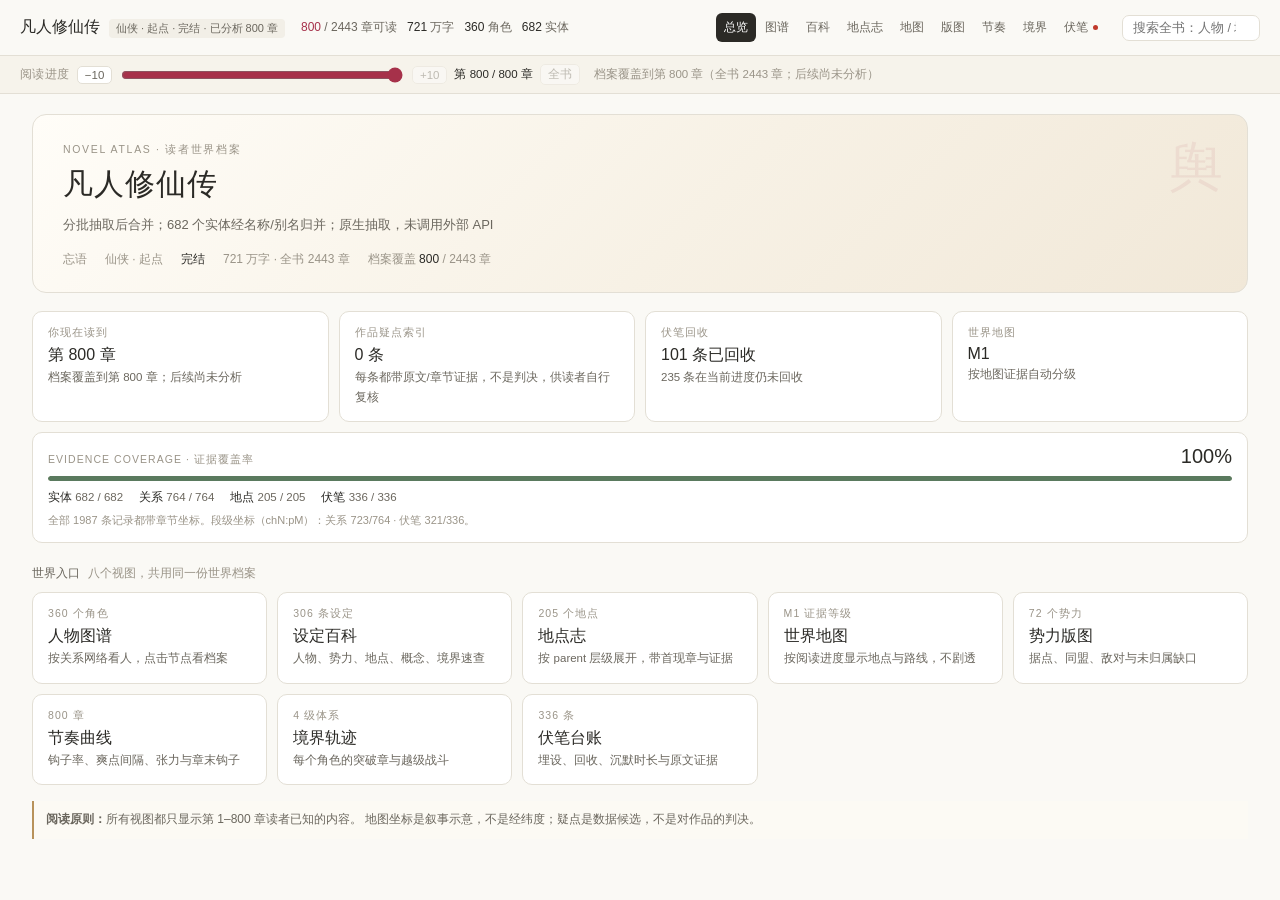
==== commit be25a4f4: "build(demo): 重建凡人修仙传前 800 章演示 重建 demo 八视图与读者站，data.js 切换为 800 章档案（682 实体 / 336 伏笔），保留外链素材以适配 GitHub " ====
--- a/demo/index.html
+++ b/demo/index.html
@@ -851,10 +851,7 @@
   </aside>
 </main>
 
-<script>
-/* 由 scripts/build.py 内嵌生成，勿手改 */
-window.ATLAS_DATA = {"meta":{"schema_version":"2.0","title":"凡人修仙传","author":"忘语","genre":"仙侠","platform":"起点","status":"完结","source_file":"《凡人修仙传》【精校全本】作者：忘语.txt","chars":7208968,"chapters":2443,"analyzed_at":"2026-11-27T12:52:51Z","model":"manual","cost_cny":0,"elapsed_sec":0,"coverage":{"chapters_done":500,"chapters_skipped":1943},"note":"分批抽取后合并；384 个实体经名称/别名归并；原生抽取，未调用外部 API"},"volumes":[{"id":"v1","name":"七玄门风云","ch_start":1,"ch_end":99,"summary":""},{"id":"v2","name":"初踏修仙路","ch_start":100,"ch_end":171,"summary":""},{"id":"v3","name":"魔道入侵","ch_start":172,"ch_end":363,"summary":""},{"id":"v4","name":"风起海外","ch_start":364,"ch_end":500,"summary":""}],"realms":[{"id":"r_lianqi","name":"练气","order":1,"levels":13,"stages":["一层","二层","三层","四层","五层","六层","七层","八层","九层","十层","十一层","十二层","十三层"],"first_ch":7,"desc":"长春功层数即修为层次。第四层起艰难，突破第六层到第七层后一路平坦；第九层刀枪不入、水火不近。低阶弟子以十至十三层为精锐，十三层顶峰如封岳已可称雄禁地。","mapping":"长春功第 N 层 = 练气 N 层"},{"id":"r_zhuji","name":"筑基","order":2,"levels":1,"stages":[],"first_ch":58,"desc":"修仙者的正式门槛。未筑基者不算修士一员，无法正式涉足修仙界；服下筑基丹后仍需闭关三月化尽药力。201 章后韩立筑基成功，此后长期在筑基初/中/后期之间起落（散功重修、传送受损跌落炼气又重修）。","mapping":"练气圆满、服筑基丹后的下一境"},{"id":"r_jindan","name":"结丹","order":3,"levels":3,"stages":["初期","中期","后期"],"first_ch":127,"desc":"筑基之上的第三境，亦被称「金丹」。筑基圆满后凝液成丹，法力与寿元大增，可驱使法宝、担当一派长老；乱星海正魔两道皆以结丹修士为主力，散修能结丹者极少。三转重元功、煞丹等旁门都以绕开结丹瓶颈为目标。","mapping":"筑基圆满 → 凝成金丹"},{"id":"r_yuanying","name":"元婴","order":4,"levels":3,"stages":["初期","中期","后期"],"first_ch":127,"desc":"结丹之后的第四境。金丹化婴，元婴可离体出窍、御剑争斗，神识与法力远胜结丹，故称「老怪」，是一宗镇派的顶层。虚天殿夺宝一节，正魔双方的主力正是三名以上元婴期修士。","mapping":"结丹后期苦修，金丹化婴"}],"entities":[{"id":"e_hanli","name":"韩立","type":"character","group":"黄枫谷","parent":"e_qixuanmen","aliases":["二愣子","韩师弟","韩师兄","韩大夫","韩神医","黄枫谷小家伙","韩兄弟","韩前辈","韩贤侄"],"desc":"主角。出身七玄门记名弟子，得墨大夫传授长春功，凭神秘小瓶催生灵药、谨慎隐忍，从七玄门一路走到黄枫谷。至第200章已修成长春功十一层，身怀金光砖符宝、青蛟旗、踏云靴等，正陷血色禁地灵药争夺。","first_ch":1,"last_ch":null,"attrs":{"身份":"黄枫谷筑基修士","所修":"长春功","性格":"谨慎、能忍、手段果决","修为":"长春功十一层（第152章）","底牌":"金光砖符宝、金蚨子母刃、玄铁飞天盾、透明丝线、踏云靴、青蛟旗","门派":"黄枫谷","师傅":"李化元"},"power_history":[{"ch":9,"realm":"r_lianqi","stage":"一层","note":"练成无名口诀第一层"},{"ch":14,"realm":"r_lianqi","stage":"三层","note":"水到渠成练到第三层（第二层突破未明写）"},{"ch":28,"realm":"r_lianqi","stage":"四层","note":"当晚冲破瓶颈，五感质变，「略有小成」"},{"ch":34,"realm":"r_lianqi","stage":"五层","note":"灵药助力冲破第四层，得「过目不忘」"},{"ch":43,"realm":"r_lianqi","stage":"六层","note":"练至墨大夫所授口诀的最高一层"},{"ch":65,"realm":"r_lianqi","stage":"七层","note":"显露突破迹象，第七层口诀已暗记（尚未坐实）"},{"ch":96,"realm":"r_lianqi","stage":"八层","note":"修至第八层，可连发完整火弹术上百次"},{"ch":152,"realm":"r_lianqi","stage":"十一层","note":"两年苦修，长春功至第十一层，可驾驭青叶法器"},{"ch":215,"realm":"r_zhuji","stage":"","note":"服筑基丹闭关后出关，被认出已是筑基期修士"},{"ch":271,"realm":"r_zhuji","stage":"","note":"迈入筑基中期"},{"ch":398,"realm":"r_jindan","stage":"初期","note":"「金丹大成」，正式结丹（此前经传送受损跌落炼气、又散功重修）"}],"ranks":[]},{"id":"e_hanzhu","name":"韩铸","type":"character","group":"其他","parent":null,"aliases":["二哥"],"desc":"韩立二哥，憨睡打呼。","first_ch":1,"last_ch":1,"attrs":{"身份":"韩立二哥"},"power_history":[],"ranks":[]},{"id":"e_hanfu","name":"韩父","type":"character","group":"其他","parent":null,"aliases":[],"desc":"韩立之父，老实巴交，抽旱烟，因一两银子月钱答应韩立去七玄门。","first_ch":1,"last_ch":1,"attrs":{"身份":"韩立父亲"},"power_history":[],"ranks":[]},{"id":"e_hanmu","name":"韩母","type":"character","group":"其他","parent":null,"aliases":[],"desc":"韩立之母，唠叨叮嘱韩立注意身体。","first_ch":1,"last_ch":1,"attrs":{"身份":"韩立母亲"},"power_history":[],"ranks":[]},{"id":"e_laozhangshu","name":"老张叔","type":"character","group":"其他","parent":null,"aliases":[],"desc":"村中唯一识字者，曾伴读，为韩立取名。","first_ch":1,"last_ch":1,"attrs":{"身份":"村中读书人"},"power_history":[],"ranks":[]},{"id":"e_hanshu","name":"韩三叔","type":"character","group":"七玄门","parent":null,"aliases":["韩胖子","三叔"],"desc":"韩立三叔，春香酒楼掌柜，七玄门外门弟子，举荐韩立参加内门测试。","first_ch":1,"last_ch":3,"attrs":{"身份":"七玄门外门弟子/春香酒楼掌柜"},"power_history":[],"ranks":[]},{"id":"e_wanghufa","name":"王护法","type":"character","group":"七玄门","parent":null,"aliases":[],"desc":"七玄门护法，瘦削汉子，负责接送参加测试的孩童，收受韩胖子贿赂。","first_ch":2,"last_ch":5,"attrs":{"身份":"七玄门护法"},"power_history":[],"ranks":[]},{"id":"e_yuetangzhu","name":"岳堂主","type":"character","group":"七玄门","parent":null,"aliases":[],"desc":"七玄门红脸老者堂主，主持内门弟子选拔。","first_ch":3,"last_ch":5,"attrs":{"身份":"七玄门堂主"},"power_history":[],"ranks":[]},{"id":"e_wuyan","name":"舞岩","type":"character","group":"七玄门","parent":null,"aliases":["舞少爷","舞大哥"],"desc":"十三岁锦衣少年，家开武馆，有表姐嫁马副门主，保送七绝堂。","first_ch":3,"last_ch":5,"attrs":{"身份":"七绝堂核心弟子"},"power_history":[],"ranks":[]},{"id":"e_zhangjun","name":"张均","type":"character","group":"七玄门","parent":null,"aliases":["冷冷的师兄"],"desc":"七玄门青年师兄，面冷，护送新弟子，敢议论副门主。","first_ch":4,"last_ch":5,"attrs":{"身份":"七玄门师兄"},"power_history":[],"ranks":[]},{"id":"e_wumingrui","name":"吴铭瑞","type":"character","group":"七玄门","parent":null,"aliases":["瘦长脸师兄"],"desc":"七玄门瘦长脸师兄，善逢迎，护送新弟子。","first_ch":4,"last_ch":5,"attrs":{"身份":"七玄门师兄"},"power_history":[],"ranks":[]},{"id":"e_modafu","name":"墨大夫","type":"character","group":"七玄门","parent":null,"aliases":["墨老","墨居仁","鬼手","墨老鬼"],"desc":"七玄门供奉堂供奉，医术高超，收韩立张铁为记名弟子，传无名口诀，对韩立体内凉气狂热。","first_ch":5,"last_ch":50,"attrs":{"身份":"七玄门供奉/医者"},"power_history":[],"ranks":[]},{"id":"e_zhangtie","name":"张铁","type":"character","group":"七玄门","parent":null,"aliases":["张哥","巨汉","曲魂","绿衣巨汉","斗篷巨汉"],"desc":"墨大夫旧仆、张铁躯壳，僵尸之体。六年前被一名御灵宗筑基修士夺舍占据，修为跌落炼气低层，藏身嘉元城西山林修炼；被韩立以引魂钟寻回擒获拷问。","first_ch":5,"last_ch":null,"attrs":{"身份":"韩立随从","所修":"象甲功炼尸","躯体":"僵尸之体","现状":"被夺舍","特点":"力大无穷、刀枪不入","体格":"异常高大","装束":"斗篷遮面、绿袍"},"power_history":[],"ranks":[]},{"id":"e_mafumenmenzhu","name":"马副门主","type":"character","group":"七玄门","parent":null,"aliases":["马门主","马大门主"],"desc":"七玄门副门主，舞岩表姐夫。","first_ch":5,"last_ch":5,"attrs":{"身份":"七玄门副门主"},"power_history":[],"ranks":[]},{"id":"e_wanglu","name":"王陆","type":"character","group":"七玄门","parent":"e_qixuanmen","aliases":["王门主","王大门主","王绝楚"],"desc":"七玄门门主。落日峰一战后对韩立又喜又忌，与其私下交易后任其离山，收厉飞雨为关门弟子。","first_ch":6,"last_ch":null,"attrs":{"身份":"七玄门正门主","职位":"正门主","性格":"老奸巨猾、城府极深"},"power_history":[],"ranks":[]},{"id":"e_qixuanmen","name":"七玄门","type":"org","group":"七玄门","parent":null,"aliases":["七绝门"],"desc":"驻彩霞山的本地霸主，弟子三四千。落日峰死斗中靠韩立解围，门中隐藏三大高手折损两人，实力大损。","first_ch":1,"last_ch":null,"attrs":{"势力":"本地两大霸主之一","驻地":"彩霞山","门主":"王陆","隐藏底牌":"三大高手（剑芒、暗器、剑术）"},"power_history":[],"ranks":[]},{"id":"e_yelangbang","name":"野狼帮","type":"org","group":"野狼帮","parent":null,"aliases":[],"desc":"帮主贾天龙。请修仙者金光上人助战，落日峰死斗中帮主与数十名高手尽灭，残部连夜逃出七玄门地界。","first_ch":2,"last_ch":null,"attrs":{"势力":"本地两大霸主之一","帮主":"贾天龙","结局":"精锐尽丧，退出彩霞山"},"power_history":[],"ranks":[]},{"id":"e_qijuetang","name":"七绝堂","type":"org","group":"七玄门","parent":"e_qixuanmen","aliases":[],"desc":"七玄门内门分堂，学本门绝技，核心弟子所在。","first_ch":5,"last_ch":5,"attrs":{"所属":"七玄门内门"},"power_history":[],"ranks":[]},{"id":"e_baiduantang","name":"百锻堂","type":"org","group":"七玄门","parent":"e_qixuanmen","aliases":[],"desc":"七玄门内门分堂，新弟子兵器格斗训练处。","first_ch":5,"last_ch":10,"attrs":{"所属":"七玄门内门"},"power_history":[],"ranks":[]},{"id":"e_gongfengtang","name":"供奉堂","type":"org","group":"七玄门","parent":"e_qixuanmen","aliases":[],"desc":"七玄门内门分堂，墨大夫任供奉。","first_ch":6,"last_ch":6,"attrs":{"所属":"七玄门内门"},"power_history":[],"ranks":[]},{"id":"e_shenmiping","name":"神秘小瓶","type":"item","group":"七玄门","parent":null,"aliases":["小瓶子"],"desc":"韩立在落叶堆踢到的绿色小瓶，沉重如金属，瓶盖拧不开，不知何物。","first_ch":10,"last_ch":10,"attrs":{"外观":"绿色叶状花纹"},"power_history":[],"ranks":[]},{"id":"e_jindongbao","name":"金冬宝","type":"character","group":"七玄门","parent":null,"aliases":["小算盘"],"desc":"自称万事通的新弟子，善钻营奉承，向韩立讲述厉师兄事迹与门中局势。","first_ch":16,"last_ch":20,"attrs":{"身份":"七玄门弟子"},"power_history":[],"ranks":[]},{"id":"e_wangdapang","name":"王大胖","type":"character","group":"七玄门","parent":null,"aliases":["王胖子"],"desc":"韩立旧友，体胖力大，为堂弟王样之死与张长贵一方决斗。","first_ch":16,"last_ch":16,"attrs":{"身份":"七玄门弟子"},"power_history":[],"ranks":[]},{"id":"e_zhangchanggui","name":"张长贵","type":"character","group":"七玄门","parent":null,"aliases":["张大公子"],"desc":"钱庄老板之子，内门弟子，夺人所爱引发决斗，撒银雇好手助阵。","first_ch":16,"last_ch":16,"attrs":{"身份":"七玄门内门弟子"},"power_history":[],"ranks":[]},{"id":"e_wangyang","name":"王样","type":"character","group":"七玄门","parent":null,"aliases":[],"desc":"王大胖堂弟，未婚妻被张长贵夺去，投河自尽。","first_ch":16,"last_ch":16,"attrs":{"身份":"七玄门外门弟子"},"power_history":[],"ranks":[]},{"id":"e_lishixiong","name":"厉师兄","type":"character","group":"七玄门","parent":"e_qixuanmen","aliases":["厉虎","厉飞雨","厉大师兄","厉护法","厉大堂主","厉堂主"],"desc":"韩立知交，七玄门外刃堂副堂主，后扶正为堂主，被王门主收为关门弟子。与张袖儿相恋。","first_ch":17,"last_ch":null,"attrs":{"身份":"七玄门护法弟子","所修":"武功","职位":"外刃堂副堂主转堂主","性格":"爽直、爱开玩笑"},"power_history":[],"ranks":[]},{"id":"e_zhaoziling","name":"赵子灵","type":"character","group":"七玄门","parent":null,"aliases":[],"desc":"五长老弟子，使软剑拂柳剑法，与厉师兄比试落败。","first_ch":18,"last_ch":19,"attrs":{"身份":"五长老弟子","所修":"拂柳剑法"},"power_history":[],"ranks":[]},{"id":"e_chousuiwan","name":"抽髓丸","type":"item","group":"其他","parent":null,"aliases":[],"desc":"粉红色药丸，腥臭，服后透支寿命提升功力，须定期续服，十年内必死。","first_ch":20,"last_ch":20,"attrs":{},"power_history":[],"ranks":[]},{"id":"e_huanglongdan","name":"黄龙丹","type":"item","group":"其他","parent":null,"aliases":[],"desc":"韩立以绿液催生的珍稀药材配成，有增加功力、脱胎换骨之效，助其突破第四层。","first_ch":27,"last_ch":30,"attrs":{"品阶":"稀世灵药","功效":"增功力、脱胎换骨"},"power_history":[],"ranks":[]},{"id":"e_jinsuiwan","name":"金髓丸","type":"item","group":"其他","parent":null,"aliases":[],"desc":"韩立配成的稀世灵药，与黄龙丹同为增功力、脱胎换骨之药。","first_ch":27,"last_ch":30,"attrs":{"品阶":"稀世灵药","功效":"增功力"},"power_history":[],"ranks":[]},{"id":"e_qinglingsan","name":"清灵散","type":"item","group":"其他","parent":null,"aliases":["红色药丸","解毒圣药"],"desc":"韩立自制的解毒圣药，红色药丸溶于温水后呈红色，对混合毒有奇效，但解不了韩立自身所中的阴毒。","first_ch":27,"last_ch":72,"attrs":{"品阶":"稀世灵药","功效":"解百毒","形态":"红色药丸","用途":"解毒"},"power_history":[],"ranks":[]},{"id":"e_yangjingdan","name":"养精丹","type":"item","group":"其他","parent":null,"aliases":["药丸"],"desc":"王绝楚随身玉瓶中的药丸，数次在其重伤垂危时救回性命。至其去世时只剩三颗。","first_ch":27,"last_ch":null,"attrs":{"品阶":"稀世灵药","功效":"疗内外伤","效用":"重伤续命","数量":"王氏去世时仅余三颗"},"power_history":[],"ranks":[]},{"id":"e_zhayanjianfa","name":"眨眼剑法","type":"item","group":"七绝堂","parent":null,"aliases":["眨眼剑谱"],"desc":"七绝堂角落尘封的刺杀秘技，不用真气，借光线与视觉错觉一剑毙命，共七十四本同名剑谱。","first_ch":33,"last_ch":40,"attrs":{"类型":"剑技秘籍","数量":"七十四本"},"power_history":[],"ranks":[]},{"id":"e_chufangguanshi","name":"大厨房管事","type":"character","group":"野狼帮","parent":null,"aliases":["八字胡管事"],"desc":"山上大厨房管事，八字胡、爱占小便宜，实为野狼帮安插的奸细。","first_ch":38,"last_ch":38,"attrs":{"身份":"野狼帮奸细"},"power_history":[],"ranks":[]},{"id":"e_jiatianlong","name":"贾天龙","type":"character","group":"野狼帮","parent":"e_yelangbang","aliases":["金狼","帮主","贾帮主","贾大帮主"],"desc":"野狼帮帮主，请来金光上人助战。金光上人死后率众死战，被韩立以火弹术当场烧死。","first_ch":38,"last_ch":94,"attrs":{"身份":"野狼帮帮主","职位":"帮主","性格":"枭雄、临危果断"},"power_history":[],"ranks":[]},{"id":"e_luoyanbu","name":"罗烟步","type":"item","group":"其他","parent":null,"aliases":[],"desc":"韩立从眨眼剑谱中整理出的鬼魅身法，施展时如青烟般穿过荆棘密网，悄然无声，极耗体力。","first_ch":43,"last_ch":48,"attrs":{"类型":"身法秘技","来源":"眨眼剑谱"},"power_history":[],"ranks":[]},{"id":"e_moyinshou","name":"魔银手","type":"item","group":"其他","parent":null,"aliases":[],"desc":"墨大夫成名绝技，双臂膨胀、皮肤化为银白色金属光泽，刀枪不入，可硬抓剑刃。","first_ch":47,"last_ch":49,"attrs":{"类型":"外功绝技","持有者":"墨大夫"},"power_history":[],"ranks":[]},{"id":"e_chanxiangsi","name":"缠香丝","type":"item","group":"其他","parent":null,"aliases":[],"desc":"墨大夫抄录于冷僻药书中的毒药配方，药力丝丝入骨，被韩立涂在暗藏尖锥上。","first_ch":50,"last_ch":50,"attrs":{"类型":"毒药","来源":"墨大夫医书"},"power_history":[],"ranks":[]},{"id":"e_yunchiniao","name":"云翅鸟","type":"creature","group":"其他","parent":null,"aliases":["黄色小鸟","小黄鸟"],"desc":"墨大夫豢养的黄色灵鸟，飞行比强弓利箭还快，受命昼夜监视韩立，极通灵性。","first_ch":41,"last_ch":null,"attrs":{"主人":"墨大夫","用途":"监视追踪","羽色":"黄","性情":"通灵、安静"},"power_history":[],"ranks":[]},{"id":"e_yinren","name":"鬼头银刃","type":"item","group":"七玄门","parent":null,"aliases":["怪刃","银刃"],"desc":"黄木盒中所藏七把半月形薄刃，柄端嵌青面獠牙鬼头，锋利无比，为七鬼噬魂大法之器。","first_ch":51,"last_ch":53,"attrs":{"用途":"七鬼噬魂大法法器"},"power_history":[],"ranks":[]},{"id":"e_yudaiduanjian","name":"玉带短剑","type":"item","group":"黄枫谷","parent":null,"aliases":["软剑"],"desc":"藏于腰带夹层的柔韧短剑，宽如指、长一尺半，韩立重金打造却少用，此回用来劈砍元神。","first_ch":60,"last_ch":60,"attrs":{"归属":"韩立"},"power_history":[],"ranks":[]},{"id":"e_yuzitong","name":"余子童","type":"character","group":"其他","parent":null,"aliases":["余老弟","余大修仙者"],"desc":"修士家族出身的修仙者，长春功七层未筑基，被墨大夫毒害后元神寄居其体，设计夺舍反被韩立吞噬大半。","first_ch":55,"last_ch":60,"attrs":{"身份":"修仙者元神","所修":"长春功"},"power_history":[{"ch":58,"realm":"r_lianqi","stage":"七层","note":"受资质所限止步第七层，终身未筑基"}],"ranks":[]},{"id":"e_yinhunzhong","name":"引魂钟","type":"item","group":"七玄门","parent":null,"aliases":["黄铜小钟","小钟"],"desc":"曲魂身体的本命法器，炼制时混入曲魂一丝精血，可据此定位曲魂藏身之处，相隔千里则失效；钟鸣一响便可克制这具身体。","first_ch":63,"last_ch":null,"attrs":{"用途":"定位、克制曲魂","类型":"本命法器"},"power_history":[],"ranks":[]},{"id":"e_marong","name":"马荣","type":"character","group":"七玄门","parent":"e_qixuanmen","aliases":["马容"],"desc":"李长老的得意弟子，排行第五长老门下，性急重情，亲自请韩立为师父解毒。","first_ch":68,"last_ch":80,"attrs":{"身份":"李长老弟子","师承":"李长老"},"power_history":[],"ranks":[]},{"id":"e_zhangxiuer","name":"张袖儿","type":"character","group":"七玄门","parent":"e_qixuanmen","aliases":["袖儿","张姑娘"],"desc":"李长老外甥女，红着眼为李长老端水，与厉飞雨感情飞速发展至谈婚论嫁。","first_ch":69,"last_ch":null,"attrs":{"身份":"李长老外甥女"},"power_history":[],"ranks":[]},{"id":"e_lishi","name":"李氏","type":"character","group":"七玄门","parent":"e_qixuanmen","aliases":["李夫人"],"desc":"李长老发妻，心思细腻有主见，毅然决定让韩立冒险解毒，事后欲重金答谢。","first_ch":70,"last_ch":73,"attrs":{"身份":"李长老之妻"},"power_history":[],"ranks":[]},{"id":"e_zhaozhanglao","name":"赵长老","type":"character","group":"七玄门","parent":"e_qixuanmen","aliases":[],"desc":"红脸魁梧长老，李长老至交，掌督察聚宝堂，性火爆，练混圆手，疑韩立医术。","first_ch":69,"last_ch":72,"attrs":{"身份":"七玄门长老","所修":"混圆掌"},"power_history":[],"ranks":[]},{"id":"e_qianzhanglao","name":"钱长老","type":"character","group":"七玄门","parent":"e_qixuanmen","aliases":[],"desc":"七玄门长老，内力精纯，与马门主合力为李长老逼毒，事后元气大伤。","first_ch":69,"last_ch":73,"attrs":{"身份":"七玄门长老"},"power_history":[],"ranks":[]},{"id":"e_lizhanglao","name":"李长老","type":"character","group":"七玄门","parent":"e_qixuanmen","aliases":[],"desc":"七玄门排行第五的长老，门中和善老好人，下山与野狼帮高手交手中毒昏迷，浑身毒斑。","first_ch":68,"last_ch":null,"attrs":{"身份":"七玄门长老","职位":"长老"},"power_history":[],"ranks":[]},{"id":"e_sunzhifa","name":"孙执法","type":"character","group":"野狼帮","parent":"e_yelangbang","aliases":[],"desc":"野狼帮蓝衣执法，嗓音尖锐如公鸡打鸣，奉命率众活捉神手谷神医，被曲魂生擒后遭厉飞雨灭口。","first_ch":78,"last_ch":79,"attrs":{"身份":"野狼帮蓝衣执法"},"power_history":[],"ranks":[]},{"id":"e_pangzi","name":"胖子亲信","type":"character","group":"七玄门","parent":"e_qixuanmen","aliases":["王门主亲信"],"desc":"王门主的贴身亲信兼近亲，胆小怕死，持金色腰牌夺走马荣指挥权，只求龟缩自保。","first_ch":79,"last_ch":80,"attrs":{"身份":"王门主亲信","信物":"金色腰牌"},"power_history":[],"ranks":[]},{"id":"e_duanshuimen","name":"断水门","type":"org","group":"其他","parent":null,"aliases":[],"desc":"与野狼帮结盟的帮派，门下弟子参与围攻七玄门，在落日峰外围截杀韩立一行。","first_ch":80,"last_ch":null,"attrs":{},"power_history":[],"ranks":[]},{"id":"e_jinguangshangren","name":"金光上人","type":"character","group":"野狼帮","parent":null,"aliases":["张仙师","仙师","本上人","侏儒","剑仙"],"desc":"侏儒模样的修仙者，驱使灰剑符箓与金罩符，自称秦叶岭叶家弟子。受野狼帮之邀助战，被韩立以火弹术烧成白灰。","first_ch":81,"last_ch":93,"attrs":{"身份":"金光观修仙者","所修":"飞剑术/金刚不坏功","外貌":"身形矮小如侏儒","法宝":"灰剑符箓、金罩符","自称":"秦叶岭叶家弟子","性格":"胆小、好面子"},"power_history":[{"ch":88,"realm":"r_lianqi","stage":"一层","note":"天眼术下法力远薄于韩立，半吊子修仙者"}],"ranks":[]},{"id":"e_jinguanguan","name":"金光观","type":"org","group":"其他","parent":null,"aliases":[],"desc":"邻近蛮人地界的道观，金光上人自此处被贾天龙重金请出。","first_ch":82,"last_ch":82,"attrs":{"性质":"道观"},"power_history":[],"ranks":[]},{"id":"e_luosaihudahan","name":"络腮胡大汉","type":"character","group":"七玄门","parent":null,"aliases":["魁梧汉子","师叔"],"desc":"王绝楚三位师叔之一，年过花甲却面似中年，能暴涨身躯、以巨力撼动金罩，最终被飞剑断臂穿胸而死。","first_ch":86,"last_ch":90,"attrs":{"身份":"七玄门隐世师叔"},"power_history":[],"ranks":[]},{"id":"e_huimang","name":"灰芒","type":"item","group":"野狼帮","parent":null,"aliases":["飞剑","灰色小剑符箓"],"desc":"画着一把灰色小剑的符箓，法力催动即化灰芒飞行伤人，锋利几乎无物不切。被韩立以驱物术夺走。","first_ch":90,"last_ch":null,"attrs":{"操纵":"驱物术","原主":"金光上人","特性":"无物不切、灵性伸缩","限制":"极耗法力、二十丈内可驭、有使用次数上限"},"power_history":[],"ranks":[]},{"id":"e_rusheng","name":"儒生","type":"character","group":"七玄门","parent":"e_qixuanmen","aliases":["儒生师叔"],"desc":"七玄门三大高手之一。袖中可射出数十根连成直线的银针，并激射各色暗器，围攻金光上人时被灰芒削去头颅。","first_ch":91,"last_ch":91,"attrs":{"身份":"七玄门隐藏三大高手之一","绝技":"银针成线、满身暗器"},"power_history":[]},{"id":"e_huiyiren","name":"灰衣人","type":"character","group":"七玄门","parent":"e_qixuanmen","aliases":["灰衣师叔"],"desc":"七玄门三大高手之一，能自剑尖逼出二寸剑芒，与灰芒硬拼负伤，是三人中唯一幸存者，在高层会议上力阻加害韩立。","first_ch":91,"last_ch":null,"attrs":{"身份":"七玄门隐藏三大高手之一","绝技":"剑芒","状态":"与符箓硬拼后吐血负伤"},"power_history":[]},{"id":"e_hantiezhu","name":"韩铁铸","type":"character","group":"其他","parent":null,"aliases":["大哥"],"desc":"韩立的大哥，肤色黝黑的高个汉子，小妹出嫁时与妻子一同在场。","first_ch":99,"last_ch":99,"attrs":{"相貌":"黑大个"},"power_history":[]},{"id":"e_hanxiaomei","name":"韩家小妹","type":"character","group":"其他","parent":null,"aliases":["小妹","韩家四丫头"],"desc":"韩立之妹，十六七岁，下巴尖尖、相貌清秀。许配城中秀才做正室，出嫁之日韩立只在树后远观，未与之相认。","first_ch":99,"last_ch":99,"attrs":{"年龄":"十六七岁","婚事":"嫁与城中秀才为妻"},"power_history":[]},{"id":"e_sunergou","name":"孙二狗","type":"character","group":"四平帮","parent":"e_sipingbang","aliases":["二爷","二狗"],"desc":"嘉元城码头四平帮小头目，被韩立收服后服下腐心丸，成为其在嘉元城的眼线，专探墨府与吴剑鸣的消息。","first_ch":100,"last_ch":null,"attrs":{"身份":"韩立眼线／码头管事","性格":"谄上傲下、识时务"},"power_history":[]},{"id":"e_heixiong","name":"黑熊","type":"character","group":"铁拳会","parent":"e_tiequanhui","aliases":["黑爷"],"desc":"铁拳会小头目，膀大腰圆的黑大汉，在嘉元城码头管着另一批苦力，与孙二狗积怨甚深。","first_ch":100,"last_ch":103,"attrs":{"绰号由来":"本名已无人知晓","相貌":"膀大腰圆的黑大汉","身份":"铁拳会小头目","结局":"第103章被韩立所杀"},"power_history":[]},{"id":"e_yejia","name":"秦叶岭叶家","type":"org","group":"其他","parent":null,"aliases":["秦岭叶家","叶家"],"desc":"声名赫赫的修仙家族。金光上人临危时抬出此名号自保，韩立因此判断其身份可疑。","first_ch":92,"last_ch":null,"attrs":{"地位":"修仙界知名家族"},"power_history":[],"ranks":[]},{"id":"e_wairentang","name":"外刃堂","type":"org","group":"七玄门","parent":"e_qixuanmen","aliases":[],"desc":"七玄门堂口之一。厉飞雨原任副堂主，后由王门主扶正为堂主。","first_ch":96,"last_ch":null,"attrs":{"所属":"七玄门"},"power_history":[],"ranks":[]},{"id":"e_sipingbang","name":"四平帮","type":"org","group":"四平帮","parent":null,"aliases":[],"desc":"嘉元城小帮会，与铁拳会结盟，联合对抗毒龙帮，在码头分占一批苦力。","first_ch":100,"last_ch":null,"attrs":{"地盘":"嘉元城码头"},"power_history":[],"ranks":[]},{"id":"e_tiequanhui","name":"铁拳会","type":"org","group":"铁拳会","parent":null,"aliases":[],"desc":"嘉元城小帮会，与四平帮结盟，联合对抗毒龙帮，在码头分占一批苦力。","first_ch":100,"last_ch":null,"attrs":{"地盘":"嘉元城码头"},"power_history":[],"ranks":[]},{"id":"e_dulongbang","name":"毒龙帮","type":"org","group":"毒龙帮","parent":null,"aliases":[],"desc":"嘉元城较大帮派，被四平帮与铁拳会的同盟共同对抗。","first_ch":100,"last_ch":null,"attrs":{"地位":"城中较大帮派"},"power_history":[],"ranks":[]},{"id":"e_jinzhaofu","name":"金罩符","type":"item","group":"野狼帮","parent":null,"aliases":["金符"],"desc":"能放出金光形成护罩的符箓，侏儒凭它硬抗暗器与剑芒。韩立得手却不知口诀咒语，只能藏好备用。","first_ch":93,"last_ch":null,"attrs":{"原主":"金光上人","效果":"金光护罩","状态":"韩立不知催动口诀"},"power_history":[]},{"id":"e_shengxianlingpai","name":"升仙令牌","type":"item","group":"野狼帮","parent":null,"aliases":["三角令牌"],"desc":"从灰堆中翻出的漆黑三角牌子，一面刻金色古篆“升仙”，一面刻银色“令”字，非金非铁却沉甸甸，用途不明。","first_ch":93,"last_ch":null,"attrs":{"形制":"漆黑三角形","铭文":"升仙、令","手感":"沉甸甸，不似金属"},"power_history":[]},{"id":"e_qinshizupu","name":"秦氏族谱","type":"item","group":"野狼帮","parent":null,"aliases":["族谱"],"desc":"在火弹术下幸存的一本书，翻看才知是秦氏一族族谱。自称叶家弟子的侏儒贴身携带，来历成谜。","first_ch":93,"last_ch":null,"attrs":{"内容":"秦氏一族谱系","来历":"金光上人贴身之物"},"power_history":[]},{"id":"e_jingjiaohui","name":"惊蛟会","type":"org","group":"惊蛟会","parent":null,"aliases":[],"desc":"墨大夫所创岚州霸主，帮众六万四千、核心七千。墨大夫失踪后内部分裂、遭外力打压，如今只余南城，为嘉元城三帮最弱。","first_ch":104,"last_ch":null,"attrs":{"创立者":"墨居仁","规模":"帮众六万四千，核心七千","总舵":"嘉元城","现状":"南城一隅，暗舵为最大支柱","总护法":"马空天"},"power_history":[],"ranks":[]},{"id":"e_yanshi","name":"严氏","type":"character","group":"惊蛟会","parent":"e_jingjiaohui","aliases":["四夫人","四师母","严夫人"],"desc":"墨大夫四夫人兼表妹，惊蛟会代理当家人。沉稳多谋、护家心切，掌总舵日常，却插不进五夫人独掌的暗舵。","first_ch":104,"last_ch":null,"attrs":{"身份":"四夫人／代理会主","性格":"沉稳、多谋、护家","处境":"强敌环伺，靠假意周旋拖延"},"power_history":[],"ranks":[]},{"id":"e_moyuzhu","name":"墨玉珠","type":"character","group":"其他","parent":"e_jingjiaohui","aliases":["大小姐","墨府三骄"],"desc":"墨大夫长女，墨府三骄之首，艳冠嘉元城。擅骑射打猎，为拖延强敌，假意与冒牌吴剑鸣定亲周旋。","first_ch":104,"last_ch":null,"attrs":{"身份":"墨府大小姐","特长":"骑射、打猎","性格":"刚烈、有担当"},"power_history":[],"ranks":[]},{"id":"e_mocaihuan","name":"墨彩环","type":"character","group":"其他","parent":"e_jingjiaohui","aliases":["环儿"],"desc":"墨大夫幼女，当年的小师妹；十年后已成居于燕翎堡的凡人少妇，嫁作人妇，与母亲严氏侥幸逃出墨府。","first_ch":108,"last_ch":null,"attrs":{"身份":"墨府遗属","性格":"机灵、爱憎分明","修为":"凡人"},"power_history":[],"ranks":[]},{"id":"e_wujianming","name":"吴剑鸣","type":"character","group":"其他","parent":null,"aliases":["吴公子","冒牌货"],"desc":"二十许岁白脸青年，持伪遗书与信物冒充墨大夫关门弟子，骗得墨府信任并逼婚墨玉珠；疑为对头派来的试探。","first_ch":105,"last_ch":null,"attrs":{"身份":"冒牌关门弟子","目的":"试探墨府，图财图色","武功":"连胜十六名情敌"},"power_history":[],"ranks":[]},{"id":"e_moerfuren","name":"李氏","type":"character","group":"其他","parent":"e_jingjiaohui","aliases":["二夫人","二娘"],"desc":"墨大夫二夫人，知书达理，出身大户，未育子女。严氏召其共议墨大夫来信。","first_ch":104,"last_ch":null,"attrs":{"身份":"二夫人","性格":"知书达理"},"power_history":[],"ranks":[]},{"id":"e_mosanfuren","name":"刘氏","type":"character","group":"其他","parent":"e_jingjiaohui","aliases":["三夫人","三娘"],"desc":"墨大夫三夫人，长风门门主刘锋之妹。生性泼辣有野心，容貌娇媚，举手投足带迷魂之力。","first_ch":104,"last_ch":null,"attrs":{"身份":"三夫人","性格":"泼辣、有野心","特点":"媚态摄魂"},"power_history":[],"ranks":[]},{"id":"e_mowufuren","name":"王氏","type":"character","group":"其他","parent":"e_jingjiaohui","aliases":["五夫人","五娘"],"desc":"墨大夫五夫人，原大夫人金氏贴身丫环，沉默寡言，对墨大夫痴心。独掌惊蛟会暗舵秘密力量。","first_ch":104,"last_ch":null,"attrs":{"身份":"五夫人／暗舵之主","性格":"沉默、冷硬"},"power_history":[],"ranks":[]},{"id":"e_mofengwu","name":"墨凤舞","type":"character","group":"其他","parent":"e_jingjiaohui","aliases":["二姐","凤舞"],"desc":"墨大夫义女，原心腹手下之女，父母双亡。冰雪聪明，擅配提神养颜灵药，墨府称二姐。","first_ch":104,"last_ch":null,"attrs":{"身份":"墨大夫义女","特长":"配药"},"power_history":[],"ranks":[]},{"id":"e_makongtian","name":"马空天","type":"character","group":"惊蛟会","parent":"e_jingjiaohui","aliases":["马叔","马总护法"],"desc":"墨大夫结拜义弟，惊蛟会总护法。数年前闹分立，是惊蛟会由盛转衰的内因之一。","first_ch":104,"last_ch":null,"attrs":{"身份":"惊蛟会总护法","立场":"曾闹分立，态度不明"},"power_history":[],"ranks":[]},{"id":"e_liufeng","name":"刘锋","type":"character","group":"其他","parent":null,"aliases":["刘门主"],"desc":"曲陵城长风门门主，三夫人刘氏之兄，惊蛟会外部姻亲势力。","first_ch":104,"last_ch":null,"attrs":{"身份":"长风门门主","地盘":"曲陵城"},"power_history":[],"ranks":[]},{"id":"e_lanyiren","name":"蓝衣人","type":"character","group":"其他","parent":null,"aliases":["老三"],"desc":"二十七八岁蓝衣散修，长春功约十层，来岚州参加升仙大会。酒楼中一眼看穿韩立修为，令其如遭生死大战。","first_ch":106,"last_ch":null,"attrs":{"修为":"基础功法十层","目的":"参加升仙大会","性格":"贪嘴、自负"},"power_history":[],"ranks":[]},{"id":"e_huangshanren","name":"黄衫人","type":"character","group":"其他","parent":null,"aliases":["二哥"],"desc":"三十许岁黄衫修士，蓝衣人的结拜二哥。斥其贪恋世俗酒食，言谈间透露升仙大会十年一届。","first_ch":106,"last_ch":null,"attrs":{"身份":"散修","性格":"老成、守规矩"},"power_history":[],"ranks":[]},{"id":"e_yange","name":"燕歌","type":"character","group":"其他","parent":"e_jingjiaohui","aliases":["燕师兄","大师兄"],"desc":"墨大夫大徒弟，浓眉大眼，资质一般，未得真传。痴恋墨玉珠多年，被拒仍默默守护，性情直爽。","first_ch":114,"last_ch":null,"attrs":{"身份":"墨大夫首徒","性格":"直爽、痴情","所修":"魔银手（未精）"},"power_history":[],"ranks":[]},{"id":"e_shenzhongshan","name":"沈重山","type":"character","group":"四平帮","parent":"e_sipingbang","aliases":["猿臂","猿臂沈重山","帮主"],"desc":"四平帮帮主，外号猿臂，手下三大护法。近日迷上潇湘院头牌小金芝，每日下午带护法前往。","first_ch":119,"last_ch":null,"attrs":{"身份":"四平帮帮主","特点":"猿臂、好色","战力":"不弱，需三护法随行"},"power_history":[],"ranks":[]},{"id":"e_wusemen","name":"五色门","type":"org","group":"五色门","parent":null,"aliases":[],"desc":"惊蛟会的死对头之一，与独霸山庄同为墨府心腹大患。实力强于惊蛟会，具体规模未明。","first_ch":118,"last_ch":null,"attrs":{"立场":"惊蛟会死敌","威胁":"随时可能强攻墨府"},"power_history":[],"ranks":[]},{"id":"e_dubashanzhuang","name":"独霸山庄","type":"org","group":"独霸山庄","parent":null,"aliases":[],"desc":"惊蛟会的死对头之一，与五色门并称墨府两大威胁。严氏要求韩立先除此二患，才肯交出暖阳宝玉。","first_ch":118,"last_ch":null,"attrs":{"立场":"惊蛟会死敌","威胁":"与五色门联手压垮惊蛟会"},"power_history":[],"ranks":[]},{"id":"e_shuangtouying","name":"双头怪鹰","type":"creature","group":"其他","parent":"e_yanjia","aliases":["巨鹰","怪鹰","双头怪鸟","妖禽"],"desc":"一头奇大无比的双头巨鹰，背载青年男女修士飞行。四平帮帮众躲入树洞时窥见，由此走漏“神仙大会”消息。","first_ch":119,"last_ch":null,"attrs":{"体型":"小牛般大小","特征":"双头、绿眼、镰爪","主人":"燕家"},"power_history":[],"ranks":[]},{"id":"e_qianjin","name":"钱进","type":"character","group":"四平帮","parent":"e_sipingbang","aliases":["狂拳","钱爷"],"desc":"四平帮三大护法之一，外号狂拳。腰大如水桶的黑胖子，嗜酒，一手疯癫十八打击毙过不少高手。","first_ch":121,"last_ch":122,"attrs":{"身份":"四平帮护法","绝技":"疯癫十八打","弱点":"贪杯"},"power_history":[],"ranks":[]},{"id":"e_fanju","name":"范沮","type":"character","group":"四平帮","parent":"e_sipingbang","aliases":["毒秀才","范爷"],"desc":"四平帮三大护法之一，外号毒秀才。黑痣儒生，练雪风剑法，以心黑手狠闻名，与沈三不和。","first_ch":121,"last_ch":122,"attrs":{"身份":"四平帮护法","绝技":"雪风剑法","性格":"阴狠、工于心计"},"power_history":[],"ranks":[]},{"id":"e_shensan","name":"沈三","type":"character","group":"四平帮","parent":"e_sipingbang","aliases":["飞刀"],"desc":"四平帮三大护法中武功最高者，外号飞刀。十八柄飞刀连发，替沈重山除去不少仇家，是其远亲。","first_ch":121,"last_ch":122,"attrs":{"身份":"四平帮护法","绝技":"十八柄飞刀","关系":"沈重山远亲"},"power_history":[],"ranks":[]},{"id":"e_xiaojinzhi","name":"小金芝","type":"character","group":"其他","parent":null,"aliases":["金姑娘","金芝姑娘","头牌"],"desc":"潇湘院头牌，娇艳丰满、风情万种。沈重山连捧五日，她借王嬷嬷之口周旋，不肯留客过夜。","first_ch":121,"last_ch":122,"attrs":{"身份":"潇湘院头牌","性格":"圆滑、善周旋","结局":"第122章被毒杀"},"power_history":[],"ranks":[]},{"id":"e_ouyangfeitian","name":"欧阳飞天","type":"character","group":"独霸山庄","parent":"e_dubashanzhuang","aliases":["怒狮","欧阳庄主","欧阳霸主"],"desc":"独霸山庄庄主，外号怒狮。修霸王甲刀枪不入，雄心称霸岚州；鼓动马空天、赵坤分裂惊蛟会，吴剑鸣之师。","first_ch":123,"last_ch":126,"attrs":{"身份":"独霸山庄庄主","绝技":"霸王甲","性格":"狂妄、心机深沉","结局":"第126章被韩立以剑符斩首"},"power_history":[],"ranks":[]},{"id":"e_xitieniu","name":"席铁牛","type":"character","group":"四平帮","parent":"e_sipingbang","aliases":["铁牛"],"desc":"四平帮小头目，三十许岁满脸横肉的壮汉。曾在树洞中偷听到双头怪鹰上男女修士谈神仙大会，后任副帮主。","first_ch":124,"last_ch":null,"attrs":{"身份":"四平帮副帮主","经历":"树洞窥见修仙者","性格":"粗中有细"},"power_history":[],"ranks":[]},{"id":"e_wanxiaoshan","name":"万小山","type":"character","group":"枯崖山万家","parent":"e_wanjia","aliases":["小山","万兄弟","万小子"],"desc":"枯崖山万家的白衣少年，十五六岁，眉清目秀。第一次出远门，健谈热情，对修仙界常识知无不言。","first_ch":126,"last_ch":null,"attrs":{"身份":"万家子弟","性格":"天真、健谈、自来熟","修为":"炼气七八层"},"power_history":[],"ranks":[]},{"id":"e_qingyanzhenren","name":"青颜真人","type":"character","group":"其他","parent":null,"aliases":["青老","青颜"],"desc":"太南谷主持者之一，青衫瘦高老者，满脸青斑。与万家是世交，一眼看破韩立木属性功法第八层。","first_ch":129,"last_ch":null,"attrs":{"身份":"太南谷主持","性格":"老练、护短","修为":"深不可测"},"power_history":[],"ranks":[]},{"id":"e_songwen","name":"松纹","type":"character","group":"散修","parent":"e_heishajiao","aliases":["松纹道长","道士","青纹道长","青纹道士","青纹"],"desc":"当年太南谷散修小团体发起人，白面无须、披青色道袍；现为黑煞教四大血侍之一，筑基中期，修木魔化身，掌青木真罩与锁金环。韩立由此解开当年被黄衣人追踪刺杀的疑团。","first_ch":129,"last_ch":null,"attrs":{"身份":"四大血侍之一","道场":"卧牛山青牛观","性格":"圆滑、讲义气","修为":"筑基中期","法器":"青木真罩、锁金环"},"power_history":[],"ranks":[]},{"id":"e_wanjia","name":"枯崖山万家","type":"org","group":"枯崖山万家","parent":null,"aliases":["万家"],"desc":"越国修真家族，祖先为散修出身、后入巨剑门。族规不歧视散修，万小山是其子弟。","first_ch":128,"last_ch":null,"attrs":{"根基":"巨剑门外围家族","族规":"不歧视散修","驻地":"枯崖山"},"power_history":[],"ranks":[]},{"id":"e_wujiuzhi","name":"吴九指","type":"character","group":"散修","parent":"e_heishajiao","aliases":["吴小子","九指","黄衫青年"],"desc":"当年在韩立面前露偷技被识破的古怪少年修士，如今筑基初期，身上隐隐散发黄光。现身救下被围攻的青纹，与昔日旧识韩立在战场转为敌对。","first_ch":128,"last_ch":null,"attrs":{"身份":"散修","修为":"筑基初期","绝技":"偷技","性格":"顽皮、光棍","立场":"与血侍同伙"},"power_history":[],"ranks":[]},{"id":"e_huangxiaotian","name":"黄孝天","type":"character","group":"散修","parent":null,"aliases":["黄兄","胖子"],"desc":"石拓谷散修，二十一二岁的白嫩胖子。法力比青纹道士还深一分，性子孤傲，所修功法奇特、极为嗜睡。","first_ch":133,"last_ch":null,"attrs":{"身份":"散修","修为":"高于青纹道士","特点":"嗜睡、孤傲"},"power_history":[],"ranks":[]},{"id":"e_yanjia","name":"姑雨山燕家","type":"org","group":"其他","parent":null,"aliases":["燕家"],"desc":"越国唯一在修仙大派之外存有结丹期修士的修仙家族，驻地姑雨山。养双首鹜，此次派兄妹二人参加升仙大会。","first_ch":136,"last_ch":null,"attrs":{"地位":"第一修仙大族","底牌":"结丹期修士","灵禽":"双首鹜"},"power_history":[],"ranks":[]},{"id":"e_jinzhu_bi","name":"金竺笔","type":"item","group":"其他","parent":null,"aliases":["金竺","符笔"],"desc":"制符异宝。笔尖用二级妖兽金睛猿颈毛，笔杆以金精与乌铁混合，经筑基修士文武火祭炼三天三夜。","first_ch":137,"last_ch":null,"attrs":{"用途":"绘制灵符","材质":"金睛猿颈毛、金精、乌铁","来历":"某制符高手遗物"},"power_history":[],"ranks":[]},{"id":"e_fabao_canpian","name":"法宝残片","type":"item","group":"法宝","parent":null,"aliases":["破布","残片"],"desc":"半透明破布状法宝碎片，可罩物隐形并完全遮蔽灵气，却不碍外部灵气进入。疑为结丹或元婴修士法宝残片。","first_ch":139,"last_ch":null,"attrs":{"功效":"隐形、遮灵气","品级":"法宝残片","持有者":"黑脸十层汉子"},"power_history":[],"ranks":[]},{"id":"e_huangfenggu","name":"黄枫谷","type":"org","group":"黄枫谷","parent":null,"aliases":[],"desc":"越国七派之一，山门在太岳山脉，被奇门大阵笼罩。弟子一万余人，筑基数百、结丹数人、元婴一人，掌门钟灵道。","first_ch":144,"last_ch":null,"attrs":{"地位":"越国七派之一","驻地":"建州太岳山脉","掌门":"钟灵道","规模":"弟子万余"},"power_history":[],"ranks":[]},{"id":"e_zhonglingdao","name":"钟灵道","type":"character","group":"黄枫谷","parent":"e_huangfenggu","aliases":["钟掌门","钟大掌门"],"desc":"黄枫谷掌门，忆起韩立持升仙令入谷旧事，为筑基后的韩立登册，赏中阶灵石、迷踪旗与记载布阵要诀的玉简。","first_ch":144,"last_ch":null,"attrs":{"身份":"黄枫谷掌门","修为":"筑基后期","性格":"沉稳、善组织"},"power_history":[],"ranks":[]},{"id":"e_yechanglao","name":"叶长老","type":"character","group":"黄枫谷","parent":"e_huangfenggu","aliases":["叶师叔","叶师弟","叶堂主","叶姓老者"],"desc":"黄枫谷百机堂堂主，红脸老者，掌杂务分配。为侄孙谋取筑基丹，低价买下韩立的丹药后借故暂缓交割。","first_ch":144,"last_ch":null,"attrs":{"身份":"百机堂堂主","修为":"筑基期","性格":"护短、伪善、精于算计"},"power_history":[],"ranks":[]},{"id":"e_wuguanchi","name":"吴管事","type":"character","group":"黄枫谷","parent":"e_huangfenggu","aliases":["吴师兄","吴姓老者"],"desc":"黄枫谷管事，鹰勾鼻、面目阴沉，门内出名的足智多谋。献计让叶长老买下韩立筑基丹，并分走一半合气丹。","first_ch":144,"last_ch":null,"attrs":{"身份":"黄枫谷管事","性格":"阴沉、善谋","把柄":"与叶长老合谋分丹"},"power_history":[],"ranks":[]},{"id":"e_murongshan","name":"慕容衫","type":"character","group":"黄枫谷","parent":"e_huangfenggu","aliases":["慕容师兄","中年书生"],"desc":"黄枫谷管事，白面无须的中年书生。主张遵守升仙令旧规，与叶长老素来不和，言语锋利。","first_ch":144,"last_ch":null,"attrs":{"身份":"黄枫谷管事","性格":"持重、锋利","立场":"维护升仙令规矩"},"power_history":[],"ranks":[]},{"id":"e_hongfu","name":"红拂","type":"character","group":"黄枫谷","parent":"e_huangfenggu","aliases":["红拂师叔"],"desc":"黄枫谷结丹期修士中唯一女性，脾气护短。在世俗留有唯一后人，其筑基名额挤掉了叶长老侄孙。","first_ch":144,"last_ch":null,"attrs":{"身份":"黄枫谷结丹修士","性格":"护短","弱点":"世俗后人"},"power_history":[],"ranks":[]},{"id":"e_linlaozhe","name":"林老者","type":"character","group":"黄枫谷","parent":"e_huangfenggu","aliases":["林师弟","灰衣老者","灰衫老者","林师兄","林师叔","林大师兄","林师侄"],"desc":"黄枫谷灰衣老者，实为千竹教前教主之子，当年诈死隐居黄枫谷；大衍诀第三层，被黄龙以黑丝蛊伤腕，率二百傀儡死战。","first_ch":148,"last_ch":232,"attrs":{"身份":"千竹教少教主","特长":"雕刻","性格":"孤僻、嘴冷心热","真实身份":"千竹教前教主之子","功法":"大衍诀第三层","境界":"筑基中期"},"power_history":[],"ranks":[]},{"id":"e_wangjieren","name":"王师叔","type":"character","group":"黄枫谷","parent":"e_huangfenggu","aliases":["王仙师","王师弟","接引人"],"desc":"黄枫谷接引人，淡绿色中年人，带韩立回谷、测试灵根并安排起居与传功。为人圆滑和气。","first_ch":145,"last_ch":null,"attrs":{"身份":"黄枫谷接引人","性格":"和气、圆滑"},"power_history":[],"ranks":[]},{"id":"e_wufeng","name":"吴风","type":"character","group":"黄枫谷","parent":"e_huangfenggu","aliases":["吴师兄"],"desc":"黄枫谷传功弟子，三十来岁青衣修士，低阶功法掌握排在小一辈前十，负责指点新弟子。","first_ch":149,"last_ch":null,"attrs":{"身份":"传功弟子","特长":"低阶功法"},"power_history":[],"ranks":[]},{"id":"e_yuzhishi","name":"于执事","type":"character","group":"黄枫谷","parent":"e_baijitang","aliases":["于师兄"],"desc":"黄枫谷百机堂执事，中年修士，负责杂务登记与分配。对叶长老与韩立的关系暗自揣测。","first_ch":149,"last_ch":null,"attrs":{"身份":"百机堂执事","性格":"谨慎、识趣"},"power_history":[],"ranks":[]},{"id":"e_qingxizhenren","name":"青溪真人","type":"character","group":"其他","parent":null,"aliases":["青溪上人"],"desc":"越国前辈散修，不喜修炼、爱四处游历，将所知密闻传说记成《青溪笔录》，其中载有升仙令的来历与用途。","first_ch":141,"last_ch":null,"attrs":{"身份":"前辈散修","著作":"《青溪笔录》"},"power_history":[],"ranks":[]},{"id":"e_baijitang","name":"百机堂","type":"org","group":"黄枫谷","parent":"e_huangfenggu","aliases":[],"desc":"黄枫谷负责杂务登记与分配的堂口，堂主叶长老，执事于师兄。弟子每月须完成矿监、坊市、灵禽、种植等杂务。","first_ch":149,"last_ch":null,"attrs":{"职能":"杂务分配","堂主":"叶长老"},"power_history":[],"ranks":[]},{"id":"e_chuwudai","name":"十倍储物袋","type":"item","group":"法器","parent":null,"aliases":["储物袋","黑色布袋"],"desc":"黄枫谷发给新弟子的储物法器，可把物品缩小十倍收入袋中。不能装活物，低阶袋无认主功效。","first_ch":148,"last_ch":null,"attrs":{"容量":"十倍缩小","禁忌":"不可装活物","风险":"被抢即失"},"power_history":[],"ranks":[]},{"id":"e_qingyefaqi","name":"青叶法器","type":"item","group":"法器","parent":null,"aliases":["青叶","叶子法器"],"desc":"黄枫谷弟子人手一件的飞行法器，形如青叶，速度仅比骏马快些，胜在易上手、可低空飞行。","first_ch":148,"last_ch":null,"attrs":{"用途":"飞行","速度":"略快于骏马"},"power_history":[],"ranks":[]},{"id":"e_mashibo","name":"马师伯","type":"character","group":"黄枫谷","parent":"e_huangfenggu","aliases":["马师兄","小老头","瘦小老头"],"desc":"黄枫谷炼丹师、百药园主人，枯瘦矮小、留两撇黄胡，脾气古怪但恩怨分明。因沉迷炼丹，把药园交给韩立打理。","first_ch":151,"last_ch":null,"attrs":{"身份":"百药园看守","性格":"古怪、直率、记恩"},"power_history":[],"ranks":[]},{"id":"e_xu_lao","name":"许老","type":"character","group":"黄枫谷","parent":"e_huangfenggu","aliases":["许伯","许姓老者"],"desc":"岳麓殿丹房管事，筑基期，满面红光。贪财如命、满口生意经，却是炼制鼎炉法器的高手。","first_ch":154,"last_ch":null,"attrs":{"身份":"岳麓殿丹房管事","修为":"筑基期","特长":"炼制鼎炉","性格":"贪财、精明"},"power_history":[],"ranks":[]},{"id":"e_lu_shixiong","name":"陆师兄","type":"character","group":"黄枫谷","parent":"e_huangfenggu","aliases":["陆姓青年"],"desc":"黄枫谷低阶弟子中罕见的异灵根（风属性），擅青弧斩。为人傲慢、记仇，因慕容兄弟崛起而心生嫉妒。","first_ch":157,"last_ch":null,"attrs":{"灵根":"风属性异灵根","法术":"青弧斩","性格":"傲慢、记仇"},"power_history":[],"ranks":[]},{"id":"e_nie_shijie","name":"聂师姐","type":"character","group":"黄枫谷","parent":"e_huangfenggu","aliases":["蓝衣女子","宫装女子","聂师妹"],"desc":"黄枫谷筑基期女修，容光艳丽、气质出尘。以火焰鸟法术救下慕容兄弟，对韩立独善其身颇为不齿。","first_ch":157,"last_ch":null,"attrs":{"修为":"筑基期","法术":"火焰鸟","性格":"清冷、护短"},"power_history":[],"ranks":[]},{"id":"e_murong_brothers","name":"慕容兄弟","type":"character","group":"黄枫谷","parent":"e_huangfenggu","aliases":["雷灵根兄弟","慕容师弟"],"desc":"黄枫谷新收的孪生兄弟，同为雷属性异灵根，十一二岁便掌握掌心雷与天雷连环击，被结丹长老许诺收入门下。","first_ch":152,"last_ch":null,"attrs":{"灵根":"雷属性异灵根","年龄":"十一二岁","法术":"掌心雷、天雷连环击"},"power_history":[],"ranks":[]},{"id":"e_huangtongping","name":"黄铜瓶","type":"item","group":"法器","parent":null,"aliases":["黄瓶法器","黄铜小瓶"],"desc":"叶长老抵债的三件法器中之一，可防止装入物品的灵力流失。韩立用它测试绿液，只把保存时间从一刻钟延到一天。","first_ch":152,"last_ch":null,"attrs":{"用途":"保存灵力","效果":"绿液保存一天","来源":"叶长老补偿"},"power_history":[],"ranks":[]},{"id":"e_suodi_jie","name":"锁敌指环","type":"item","group":"法器","parent":null,"aliases":["精钢指环"],"desc":"筑基修士炼制的法器中品，注入法力后可飞出锁敌，并能在一范围内自由放大缩小，最大可套住整间茅屋。","first_ch":152,"last_ch":null,"attrs":{"用途":"锁敌、束缚","特性":"大小如意","来源":"叶长老补偿"},"power_history":[],"ranks":[]},{"id":"e_heiwuqi","name":"黑雾旗","type":"item","group":"法器","parent":null,"aliases":["三角小旗","漆黑小旗"],"desc":"叶长老补偿的防御法器，注入灵力挥动即可放出团团黑雾，遮蔽敌人视线并掩盖自身踪迹。","first_ch":152,"last_ch":null,"attrs":{"用途":"防御、隐匿","效果":"黑雾障目","来源":"叶长老补偿"},"power_history":[],"ranks":[]},{"id":"e_yinsiding","name":"银丝鼎","type":"item","group":"法器","parent":null,"aliases":["银色鼎炉","小银鼎"],"desc":"许老收藏的上品丹炉，个头最小，可承受地肺之火高温。韩立以三十二块低阶灵石购得。","first_ch":156,"last_ch":null,"attrs":{"用途":"炼丹","特性":"耐地火","价格":"32低阶灵石"},"power_history":[],"ranks":[]},{"id":"e_yueludian","name":"岳麓殿","type":"org","group":"黄枫谷","parent":"e_huangfenggu","aliases":[],"desc":"黄枫谷收藏法器、丹药配方与密术的殿阁，禁制层层、弟子巡逻，内有传送阵通往丹房、器房与玄阳火地。","first_ch":153,"last_ch":null,"attrs":{"职能":"收藏配方、炼丹炼器","守卫":"百余名弟子","坐镇":"结丹师叔祖"},"power_history":[],"ranks":[]},{"id":"e_wanbaolou","name":"万宝楼","type":"org","group":"其他","parent":null,"aliases":[],"desc":"黄枫谷坊市中气势最大的商铺，厅堂宽阔、侍从统一青衫，藏品从原料到符箓法器齐全，镇楼之宝为金光砖符宝。","first_ch":162,"last_ch":null,"attrs":{"位置":"黄枫谷坊市","掌柜":"田卜离","镇楼之宝":"金光砖符宝"},"power_history":[],"ranks":[]},{"id":"e_tianbuli","name":"田卜离","type":"character","group":"其他","parent":"e_wanbaolou","aliases":["田掌柜"],"desc":"万宝楼掌柜，温文尔雅的中年人，看似毫无法力。经商精明、眼光老辣，对千年灵药极为渴求。","first_ch":162,"last_ch":null,"attrs":{"身份":"万宝楼掌柜","性格":"精明、圆滑"},"power_history":[],"ranks":[]},{"id":"e_dinglao","name":"丁老","type":"character","group":"其他","parent":"e_wanbaolou","aliases":[],"desc":"万宝楼请来的鉴药老者，灰白头发、世俗凡人，德高望重，能凭形态纹理与气味断定灵药年份。","first_ch":163,"last_ch":null,"attrs":{"身份":"鉴药大师","特长":"鉴定灵药年份"},"power_history":[],"ranks":[]},{"id":"e_chen_shimei","name":"陈巧倩","type":"character","group":"黄枫谷","parent":"e_huangfenggu","aliases":["陈师妹","巧倩","陈师姐","冷艳女子"],"desc":"陈氏女修，陈胖子侄女。禁地一别后在金鼓原营地再见韩立，仍误以为他是撞大运投机避战之人；听闻韩立连灭十几名筑基期修士后，骇然失语。","first_ch":122,"last_ch":null,"attrs":{"身份":"黄枫谷女修","修为":"炼气期","遭遇":"被陆师兄背叛","阵营":"掩月宗","印象":"起初误认韩立胆小","特征":"冷艳寡言"},"power_history":[],"ranks":[]},{"id":"e_dong_nizi","name":"董妮子","type":"character","group":"黄枫谷","parent":"e_huangfenggu","aliases":[],"desc":"黄枫谷内刁蛮女修，以请红拂师叔祖收陆师兄入门为条件，要他与陈师妹断绝关系并筑基后双修。","first_ch":166,"last_ch":null,"attrs":{"身份":"黄枫谷女修","性格":"刁蛮","筹码":"红拂门下"},"power_history":[],"ranks":[]},{"id":"e_jinfuzi_muren","name":"金蚨子母刃","type":"item","group":"法器","parent":null,"aliases":["子母刃"],"desc":"万宝楼藏品，母刃一把、子刃八把，精铁精金由筑基高手炼制三日。持母刃可同时操控八把子刃攻敌，锋利难防。","first_ch":163,"last_ch":null,"attrs":{"品阶":"上品法器","结构":"一母八子","特点":"群攻、锋利"},"power_history":[],"ranks":[]},{"id":"e_xuantie_dun","name":"玄铁飞天盾","type":"item","group":"法器","parent":null,"aliases":["玄铁盾","铁盾"],"desc":"寒阴之地玄铁精炼的顶级防御法器，牢固无比，施法后可自动绕身防御，大小如意。韩立以两株千年灵草换得。","first_ch":163,"last_ch":null,"attrs":{"品阶":"顶级法器","用途":"防御","特点":"自动环绕、坚不可破"},"power_history":[],"ranks":[]},{"id":"e_tianleizi","name":"天雷子","type":"item","group":"法器","parent":null,"aliases":["蓝色雷珠","雷珠"],"desc":"数百年前神秘修士截取天地雷电凝练的雷珠，一粒可令筑基修士灰飞烟灭。原七十三粒，存世无几。","first_ch":163,"last_ch":null,"attrs":{"威力":"可杀筑基","存量":"极少","形态":"蓝色圆珠"},"power_history":[],"ranks":[]},{"id":"e_jinguangzhuan_fubao","name":"金光砖符宝","type":"item","group":"其他","parent":null,"aliases":["金光砖","金色长砖符箓"],"desc":"大破坏力符宝，需吸入施术者约三分之一法力驱使，祭出后巨大化如山拍下。屠龙一战后威能耗尽，沦为废纸。","first_ch":163,"last_ch":209,"attrs":{"类型":"符宝","形态":"金色长砖","状态":"未曾动用","威力":"破第二阶墨蛟防御","结局":"威能耗尽成废纸"},"power_history":[],"ranks":[]},{"id":"e_huangjingzhi","name":"千年黄精芝","type":"item","group":"灵药","parent":null,"aliases":["黄精芝","千年灵草"],"desc":"韩立用绿液催生的千年黄精芝，药性丝毫未损。两株换得万宝楼全部锦盒之宝，是韩立最大的一笔横财。","first_ch":163,"last_ch":null,"attrs":{"年份":"千年以上","来源":"绿液催生","用途":"换取法器"},"power_history":[],"ranks":[]},{"id":"e_qingjiaoqi","name":"青蛟旗","type":"item","group":"法器","parent":null,"aliases":["青旗","青色大旗"],"desc":"陆师兄的顶级风属性法器，旗面绣青蛟。可瞬发增幅风刃，注入大量灵力可化出十几丈长青蛟，是韩立此战最大战利品。","first_ch":167,"last_ch":null,"attrs":{"品阶":"顶级法器","属性":"风","绝招":"化蛟"},"power_history":[],"ranks":[]},{"id":"e_lihuayuan","name":"李化元","type":"character","group":"黄枫谷","parent":"e_huangfenggu","aliases":["李师叔","李某人","李师祖","李华元"],"desc":"黄枫谷结丹期师祖，禁地赌局虽输仍收韩立为记名弟子，实欲分取一半谢师灵药，赠碧光刀；称筑基成功后再收为正式弟子。","first_ch":174,"last_ch":null,"attrs":{"身份":"黄枫谷师祖","特长":"真火提炼","坐骑":"银甲角蟒","性格":"刚烈、护短","境界":"结丹期"},"power_history":[],"ranks":[]},{"id":"e_yinjiaomang","name":"银甲角蟒","type":"creature","group":"妖兽","parent":null,"aliases":["银色巨蟒","巨蟒"],"desc":"李师祖降服的银色巨蟒，长二十余丈，头生黑色独角，飞行两日可抵禁地，是结丹修士的坐骑。","first_ch":174,"last_ch":null,"attrs":{"体型":"二十余丈","特征":"银鳞、黑角","用途":"飞行坐骑","主人":"李师祖"},"power_history":[],"ranks":[]},{"id":"e_xiangzhili","name":"向之礼","type":"character","group":"黄枫谷","parent":"e_huangfenggu","aliases":["向师兄","向姓老者"],"desc":"黄枫谷十一层弟子，面容苍老、眼神狡猾，惯于拉拢低阶弟子结盟，想在血禁试炼中浑水摸鱼。","first_ch":174,"last_ch":null,"attrs":{"修为":"长春功十一层","性格":"圆滑、投机"},"power_history":[],"ranks":[]},{"id":"e_qingxumen","name":"清虚门","type":"org","group":"其他","parent":null,"aliases":[],"desc":"越国七派之一，道士门派，弟子多穿灰道袍、持拂尘，飞行法器为雪虹绫。领队结丹修士浮云子。","first_ch":175,"last_ch":null,"attrs":{"地位":"越国七派之一","领队":"浮云子","飞行法器":"雪虹绫"},"power_history":[],"ranks":[]},{"id":"e_fuyunzi","name":"浮云子","type":"character","group":"清虚门","parent":"e_qingxumen","aliases":["中年道士","牛鼻子"],"desc":"清虚门结丹修士，中年道士，满面春风、诡计多端。与李师祖是旧识兼赌友，常以赌局占便宜。","first_ch":175,"last_ch":null,"attrs":{"身份":"清虚门结丹修士","性格":"圆滑、好赌"},"power_history":[],"ranks":[]},{"id":"e_qiongqianbei","name":"穹前辈","type":"character","group":"掩月宗","parent":"e_yanyuezong","aliases":["穹老头"],"desc":"掩月宗结丹巅峰修士，年龄极大、一只脚已踏进元婴。独创无形遁法，性格古怪，爱捉弄结丹修士。","first_ch":176,"last_ch":null,"attrs":{"身份":"掩月宗结丹巅峰","特长":"无形遁法、无形针","性格":"古怪、无赖"},"power_history":[],"ranks":[]},{"id":"e_yanyuezong","name":"掩月宗","type":"org","group":"其他","parent":null,"aliases":[],"desc":"越国七派中实力最强，提倡双修之术，弟子至少一半为女性且容貌上等。飞行法器为天月神舟。","first_ch":178,"last_ch":null,"attrs":{"地位":"七派最强","特色":"双修、女弟子众多","领队":"霓裳仙子"},"power_history":[],"ranks":[]},{"id":"e_nichang","name":"霓裳仙子","type":"character","group":"掩月宗","parent":"e_yanyuezong","aliases":["霓裳","少妇"],"desc":"掩月宗结丹女修，少妇打扮、风情万种，此次血禁试炼的领队。笑靥迷人，心思难测。","first_ch":178,"last_ch":null,"attrs":{"身份":"掩月宗领队","修为":"结丹期","气质":"风情万种"},"power_history":[],"ranks":[]},{"id":"e_jujianmen","name":"巨剑门","type":"org","group":"其他","parent":null,"aliases":[],"desc":"越国七派之一，弟子全为男子，黑衣背一人高无鞘巨剑，神色冷酷、煞气冲天，擅化泥为石。","first_ch":178,"last_ch":null,"attrs":{"地位":"越国七派之一","特色":"黑衣巨剑、全男弟子"},"power_history":[],"ranks":[]},{"id":"e_lingshoushan","name":"灵兽山","type":"org","group":"其他","parent":null,"aliases":["灵兽门"],"desc":"越国七派之一，弟子穿花花绿绿衣衫，随身皮囊口袋中藏着活物，擅驱兽、驭虫。","first_ch":178,"last_ch":null,"attrs":{"地位":"越国七派之一","特色":"驱兽驭虫"},"power_history":[],"ranks":[]},{"id":"e_huadaowu","name":"化刀坞","type":"org","group":"其他","parent":null,"aliases":[],"desc":"越国七派之一，服饰与黄枫谷相近，弟子心态也与普通门派无异，是七派中较正常的一支。","first_ch":178,"last_ch":null,"attrs":{"地位":"越国七派之一"},"power_history":[],"ranks":[]},{"id":"e_tianquebao","name":"天阙堡","type":"org","group":"其他","parent":null,"aliases":[],"desc":"越国七派之一，弟子蓝衣，行事谨慎。堡中结丹修士以黄色大印为法宝。","first_ch":178,"last_ch":null,"attrs":{"地位":"越国七派之一","法宝":"黄色大印"},"power_history":[],"ranks":[]},{"id":"e_luosa_hanzi","name":"络腮胡","type":"character","group":"灵兽山","parent":"e_lingshoushan","aliases":["络腮胡子","莽汉"],"desc":"灵兽山十三层弟子，满脸络腮胡，性情粗暴，对同门少女动辄呵斥，视其为私有物。","first_ch":179,"last_ch":null,"attrs":{"修为":"十三层","性格":"粗暴、善妒"},"power_history":[],"ranks":[]},{"id":"e_lingshou_nv","name":"灵兽山少女","type":"character","group":"灵兽山","parent":"e_lingshoushan","aliases":["少女","卖笔少女"],"desc":"曾在小寰岛太南会卖金竺笔给韩立的少女，后拜入灵兽山，易羞。在门内受络腮胡欺压。","first_ch":179,"last_ch":null,"attrs":{"身份":"灵兽山弟子","旧识":"韩立","性格":"羞怯、柔弱"},"power_history":[],"ranks":[]},{"id":"e_wuxingzhen_fubao","name":"无形针符宝","type":"item","group":"其他","parent":null,"aliases":["无形针","七色针符箓"],"desc":"穹前辈以五金之精融合无形遁法炼制的符宝，来无影去无踪，伤人无形，结丹修士亦难应付。三方赌注。","first_ch":176,"last_ch":null,"attrs":{"类型":"符宝","特性":"隐形、无形","赌注":"三方赌局"},"power_history":[],"ranks":[]},{"id":"e_hantanacao","name":"寒烟草","type":"item","group":"灵药","parent":null,"aliases":["白茸小草"],"desc":"乌龙潭边每隔十几年随机出现的一种灵草，一茎五叶、通体洁白、散发白气，用途广泛，可交门内换赏。","first_ch":180,"last_ch":null,"attrs":{"产地":"乌龙潭","形态":"一茎五叶、白色","用途":"换赏"},"power_history":[],"ranks":[]},{"id":"e_bingchan","name":"寒冰蟾","type":"creature","group":"妖兽","parent":null,"aliases":["蓝色大蟾蜍"],"desc":"乌龙潭深处的一级下阶妖兽，性情温顺，不主动招惹便无危险，但被驱兽粉控制后会以冰锥攻击。","first_ch":180,"last_ch":null,"attrs":{"等阶":"一级下阶","栖息":"乌龙潭","攻击":"冰锥术","弱点":"驱兽粉"},"power_history":[],"ranks":[]},{"id":"e_duobao_nv","name":"多宝女","type":"character","group":"掩月宗","parent":"e_yanyuezong","aliases":["白衣少女","掩月宗少女"],"desc":"掩月宗十二层女修，白衣妙龄，长老后人，身怀小镜、水晶球等诸多异宝。追杀黄衫女，被韩立青索困住，最终被封岳所杀。","first_ch":186,"last_ch":null,"attrs":{"身份":"掩月宗长老后人","修为":"十二层","特点":"法器众多","结局":"被封岳所杀"},"power_history":[],"ranks":[]},{"id":"e_fengyue","name":"封岳","type":"character","group":"天阙堡","parent":"e_tianquebao","aliases":["狂人封岳","蓝衣人","疤痕中年人"],"desc":"天阙堡低阶弟子中的狂人，十三层顶峰，满脸疤痕、鹰勾鼻。凶名远播，身怀小刀符宝与黄罗伞，最终被韩立以天雷子灭杀。","first_ch":187,"last_ch":null,"attrs":{"身份":"天阙堡弟子","修为":"十三层顶峰","性格":"凶残、狡猾","结局":"被天雷子化灰"},"power_history":[],"ranks":[]},{"id":"e_yan_mou","name":"严兄弟","type":"character","group":"天阙堡","parent":"e_tianquebao","aliases":["天阙堡弟子"],"desc":"天阙堡十二层顶峰弟子，络腮胡的酒肉朋友，与络腮胡用融灵符一同传入禁地，靠伏杀过往弟子发财，被韩立以透明丝线斩首。","first_ch":183,"last_ch":null,"attrs":{"身份":"天阙堡弟子","修为":"十二层顶峰","结局":"被透明丝线斩首"},"power_history":[],"ranks":[]},{"id":"e_huangshan_nv","name":"黄衫女","type":"character","group":"黄枫谷","parent":"e_huangfenggu","aliases":["黄衫女子","黄枫谷师姐"],"desc":"黄枫谷十二层女弟子，陈师妹的同伴，身材惹火、相貌普通。法器尽毁后被多宝女追杀，向韩立求救，最终被封岳掏心而死。","first_ch":186,"last_ch":null,"attrs":{"身份":"黄枫谷弟子","修为":"十二层","结局":"被封岳所杀"},"power_history":[],"ranks":[]},{"id":"e_handi","name":"寒天涯","type":"character","group":"化刀坞","parent":"e_huadaowu","aliases":["青衫美男子"],"desc":"化刀坞十八九岁青衫美男，眉清目秀却举止阴柔，惯用两柄红色飞刀。面对求饶的掩月宗女修仍痛下杀手。","first_ch":185,"last_ch":null,"attrs":{"身份":"化刀坞弟子","性格":"阴柔、狠辣","法器":"红色飞刀"},"power_history":[],"ranks":[]},{"id":"e_touming_sixian","name":"透明丝线","type":"item","group":"法器","parent":null,"aliases":["无名丝线","线形法器"],"desc":"黄枫谷一位不知名师兄的遗物，注入法力可绷直成十余丈长、近乎隐形的锋利丝线，切割头颅于无形。韩立得此后如虎添翼。","first_ch":182,"last_ch":null,"attrs":{"特性":"隐形、锋利、弹性","长度":"十余丈","来源":"黄枫谷师兄遗物"},"power_history":[],"ranks":[]},{"id":"e_ronglingfu","name":"融灵符","type":"item","group":"其他","parent":null,"aliases":[],"desc":"高阶符箓，进入禁地前由两人同时使用，可暂时联结二人灵气，使他们被传送到同一处。成功率约五五，价格极贵。","first_ch":183,"last_ch":null,"attrs":{"等阶":"高阶","用途":"禁地同传","成功率":"约五成"},"power_history":[],"ranks":[]},{"id":"e_xiaodao_fubao","name":"小刀符宝","type":"item","group":"其他","parent":null,"aliases":["带柄小刀","黄芒小刀"],"desc":"封岳的符宝，刀柄一尺、刀刃三四寸，通体晶莹、黄芒刺目。速度极快，属缠斗型符宝，一击杀死多宝女。","first_ch":187,"last_ch":null,"attrs":{"类型":"符宝","特点":"高速、缠斗","原主":"封岳"},"power_history":[],"ranks":[]},{"id":"e_huangluosan","name":"黄罗伞","type":"item","group":"法器","parent":null,"aliases":["黄色伞形法器"],"desc":"封岳的顶级防御法器，撑开可形成滚圆黄色光球，轻易反弹金蚨子母刃。防御力在玄铁飞天盾之上。","first_ch":189,"last_ch":null,"attrs":{"品阶":"顶级法器","用途":"防御","特点":"光球反弹"},"power_history":[],"ranks":[]},{"id":"e_xiaojingzi","name":"定物小镜","type":"item","group":"法器","parent":null,"aliases":["小镜子","青色小镜"],"desc":"多宝女的法器，照出青光可定住一片区域内的法器和法术，每次约半刻钟，是多宝女横行禁地的依仗之一。","first_ch":186,"last_ch":null,"attrs":{"用途":"定住法器/法术","范围":"一片区域","时限":"半刻钟"},"power_history":[],"ranks":[]},{"id":"e_shuijingqiu","name":"腐蚀水晶球","type":"item","group":"法器","parent":null,"aliases":["粉红水晶球","水晶球"],"desc":"多宝女的法器，喷出粉红色液体云团，能包裹并腐蚀他人法器。韩立的银钩被其毁成废铁。","first_ch":186,"last_ch":null,"attrs":{"用途":"腐蚀法器","形态":"粉红液态云团"},"power_history":[],"ranks":[]},{"id":"e_pixue","name":"乌皮靴","type":"item","group":"法器","parent":null,"aliases":["皮靴","乌靴","靴子法器"],"desc":"封岳遗留的妖兽皮靴法器，穿上后身法快到可化出数道幻影。配合罗烟步与御风决，可短暂脱离肉眼追踪。","first_ch":190,"last_ch":null,"attrs":{"用途":"加速身法","材质":"妖兽皮","效果":"幻影、短暂隐形"},"power_history":[],"ranks":[]},{"id":"e_caie","name":"五彩飞蛾","type":"creature","group":"妖兽","parent":null,"aliases":["彩蛾"],"desc":"灵兽山弟子放出的活体警戒虫，可随环境变色伪装，百余丈内密布如岗哨，但天生怕寒，遇冷即毙。","first_ch":181,"last_ch":null,"attrs":{"用途":"警戒、侦查","特性":"变色伪装","弱点":"怕寒"},"power_history":[],"ranks":[]},{"id":"e_nangongwan","name":"南宫婉","type":"character","group":"掩月宗","parent":"e_yanyuezong","aliases":["白衣少女","掩月宗少女","精灵少女","南宫姑娘","南宫仙子","南宫师祖","师祖","蒙面女子","白衣女子","南宫前辈"],"desc":"掩月宗师祖，结丹期女修，外表年幼实为长辈，修素女轮回功，持法宝朱雀环。禁地围杀墨蛟时与韩立被困地下，遭淫囊袋催情雾所迷，与韩立有夫妻之实。","first_ch":182,"last_ch":null,"attrs":{"身份":"南宫屏堂姐","修为":"结丹期","法宝":"朱雀环","功法":"素女轮回功","伤势":"法力耗尽、法宝大损"},"power_history":[],"ranks":[]},{"id":"e_zhongwu","name":"钟吾","type":"character","group":"灵兽山","parent":"e_lingshoushan","aliases":["丑汉","麻脸汉子","钟兄","守门丑汉"],"desc":"灵兽山弟子，随第二批支援抵达灵石矿，再见韩立已筑基，甘心称其前辈。地下钟乳洞突围时退得最远，仍被发狂的血蜘蛛前爪腰斩毙命。","first_ch":192,"last_ch":null,"attrs":{"身份":"地火屋看守","修为":"十二层以上","特长":"驱兽驭虫","性格":"狡猾、谨慎","结局":"被血蜘蛛腰斩","靠山":"钟掌门"},"power_history":[],"ranks":[]},{"id":"e_feishe","name":"莽荒山飞蛇","type":"creature","group":"妖兽","parent":null,"aliases":["飞蛇","绿翅飞蛇","小绿蛇"],"desc":"钟吾豢养的异种飞蛇，通体绿色带黑纹，肋生半透明绿色翅翼。静止时如死物，一旦展翅速度不逊罗烟步，可听哨声转向。","first_ch":192,"last_ch":null,"attrs":{"特征":"绿鳞、黑纹、双翅","速度":"极快","主人":"钟吾"},"power_history":[],"ranks":[]},{"id":"e_yueyang_baozhu","name":"月阳宝珠","type":"item","group":"法宝","parent":null,"aliases":["宝珠","月阳珠"],"desc":"掩月宗前辈为禁地特制的法宝，不能攻防，唯一作用是放出奇光驱散迷雾毒瘴。后被迫献出，由七派轮流执掌，禁地开启时定时使用。","first_ch":194,"last_ch":null,"attrs":{"类型":"法宝","用途":"驱散迷雾","执掌":"七派轮流"},"power_history":[],"ranks":[]},{"id":"e_tuishanshou","name":"推山兽","type":"creature","group":"妖兽","parent":null,"aliases":["推山猪","巨型野猪"],"desc":"环形山最常见的一级下阶妖兽，体型数丈、皮糙肉厚，只会天生石肤术，智力极低，冲锋时以蛮力撞人。","first_ch":196,"last_ch":null,"attrs":{"等阶":"一级下阶","法术":"石肤术","特点":"力大、智力低"},"power_history":[],"ranks":[]},{"id":"e_juyigong","name":"巨蜈蚣","type":"creature","group":"妖兽","parent":null,"aliases":["巨型蜈蚣","大毒虫"],"desc":"守护紫猴花的一级上阶毒虫，数尺长、黑壳闪光，口喷红色毒雾。外壳坚硬可挡上品法器，被韩立以倒插的金蚨子刃开膛。","first_ch":197,"last_ch":null,"attrs":{"等阶":"一级上阶","毒术":"红色毒雾","弱点":"腹部","守护":"紫猴花"},"power_history":[],"ranks":[]},{"id":"e_zihouhua","name":"紫猴花","type":"item","group":"灵药","parent":null,"aliases":["青色小花"],"desc":"筑基丹三味主药之一，花瓣卷曲如小猴。幼苗淡青色，成熟后呈炫紫色、散发异香，需四五百年药性方可入药。","first_ch":197,"last_ch":null,"attrs":{"用途":"筑基丹主药","成熟色":"炫紫","药性":"四五百年"},"power_history":[],"ranks":[]},{"id":"e_tianlingguo","name":"天灵果","type":"item","group":"灵药","parent":null,"aliases":["红色果子"],"desc":"筑基丹三味主药之一，结在火红色大树上，拳头大小。成熟期未到时呈青色，禁地内多有妖兽守护。","first_ch":196,"last_ch":null,"attrs":{"用途":"筑基丹主药","形态":"拳头大红色果实"},"power_history":[],"ranks":[]},{"id":"e_yusui_zhi","name":"玉髓芝","type":"item","group":"灵药","parent":null,"aliases":["灵芝状灵药"],"desc":"筑基丹三味主药之一，形如白玉灵芝，只生长在禁地深处，常有一级顶阶妖兽守护。","first_ch":194,"last_ch":null,"attrs":{"用途":"筑基丹主药","形态":"白玉灵芝"},"power_history":[],"ranks":[]},{"id":"e_chen_dagongzi","name":"陈氏大公子","type":"character","group":"黄枫谷","parent":"e_huangfenggu","aliases":["陈师兄","大哥"],"desc":"黄枫谷弟子，陈氏家族大公子，陈师妹的大哥。四十许岁、一脸书卷气，持金书银笔，法器威力极大，为人沉稳护短。","first_ch":199,"last_ch":null,"attrs":{"身份":"陈氏家族大公子","法器":"金书银笔","性格":"沉稳、护短"},"power_history":[],"ranks":[]},{"id":"e_jinshu_yinbi","name":"金书银笔","type":"item","group":"法器","parent":null,"aliases":["金书","银笔","银符金光"],"desc":"陈氏大公子的成名法器，银笔挥洒可化漫天银符，金书展开可放成片金光。攻守兼备，压制钟吾与寒天涯联手。","first_ch":199,"last_ch":null,"attrs":{"品阶":"顶级法器","特点":"银符金光、范围攻击","主人":"陈氏大公子"},"power_history":[],"ranks":[]},{"id":"e_mayunlong","name":"马云龙","type":"character","group":"天阙堡","parent":"e_tianquebao","aliases":["马前辈"],"desc":"天阙堡百年来最有希望踏入结丹期的修士，成名法器落尘珠。其家族子弟在禁地中无人敢惹。","first_ch":199,"last_ch":null,"attrs":{"身份":"天阙堡结丹种子","法器":"落尘珠","威慑":"家族子弟"},"power_history":[],"ranks":[]},{"id":"e_luochenzhu","name":"落尘珠","type":"item","group":"法器","parent":null,"aliases":["黄色珠子"],"desc":"马云龙的成名法器，黄色宝珠，灵光耀眼。其家族青年凭此珠独力击杀上阶炙角鹿，令青衫老者忌惮。","first_ch":199,"last_ch":null,"attrs":{"品阶":"顶级法器","主人":"马云龙家族","威力":"独杀上阶妖兽"},"power_history":[],"ranks":[]},{"id":"e_yan_jian","name":"言姓巨剑门弟子","type":"character","group":"巨剑门","parent":"e_jujianmen","aliases":["言某人","赤脚汉子","方脸汉子","武痴"],"desc":"巨剑门赤脚武痴，操纵银色巨剑，为人狂热嗜武。追杀菡云芝时被韩立截住，斗中摄毁韩立两件上品法器，终被欺身近距以透明丝线斩首。","first_ch":200,"last_ch":202,"attrs":{"身份":"巨剑门弟子","法器":"银色巨剑","性格":"冷冽、尚有底线","结局":"被韩立斩杀"},"power_history":[],"ranks":[]},{"id":"e_yuanhuan_fabao","name":"圆环法宝","type":"item","group":"法宝","parent":null,"aliases":["粉色圆环","圆环","法宝圆环","朱雀环"],"desc":"南宫婉的本命法宝朱雀环，脱口而出可涨大如房屋，颜色由粉红转火红，内聚数百火球化为火海，可套锁妖兽、喷炎攻防。","first_ch":200,"last_ch":null,"attrs":{"类型":"法宝","形态":"火红圆环","威力":"困锁妖兽、火焰攻击"},"power_history":[],"ranks":[]},{"id":"e_bishuie","name":"碧水鳄","type":"creature","group":"妖兽","parent":null,"aliases":["水潭妖兽"],"desc":"盘踞禁地深水潭的一级顶阶妖兽，皮糙肉厚、吼声如牛。前几次禁地之行曾吞食掩月宗弟子，最终被精灵少女以法宝圆环击杀。","first_ch":200,"last_ch":null,"attrs":{"等阶":"一级顶阶","栖息":"碧水潭","结局":"被掩月宗围杀"},"power_history":[],"ranks":[]},{"id":"e_lieyanghua","name":"烈阳花","type":"item","group":"灵药","parent":null,"aliases":["火红灵花"],"desc":"石殿内生长的灵药，成熟时火红夺目，是炼制多种丹药的原料。灵兽山少女为它不惜与巨剑门弟子死战。","first_ch":200,"last_ch":null,"attrs":{"产地":"山顶石殿","用途":"炼丹原料"},"power_history":[],"ranks":[]},{"id":"e_han_yunzhi","name":"菡云芝","type":"character","group":"灵兽山","parent":"e_lingshoushan","aliases":["菡师妹","绿衣少女","卖笔少女"],"desc":"灵兽山女弟子，易羞胆怯。禁地中被巨剑门武痴追杀，为韩立所救；所求烈阳花得偿，却被韩立以无忧针法抹去半日内记忆。","first_ch":201,"last_ch":null,"attrs":{"身份":"灵兽山弟子","性格":"易羞、胆怯"},"power_history":[],"ranks":[]},{"id":"e_mojiao","name":"墨蛟","type":"creature","group":"妖兽","parent":null,"aliases":["黑色蛟龙","黑麟蟒"],"desc":"地下沼泽盘踞的蛇形妖兽，初为一级，蜕皮后化蛇为蛟、进阶第二阶，堪比筑基中阶；身具护体墨云，喷吐黑水与腐蚀紫液。被南宫婉与韩立联手击杀，元神被收。","first_ch":205,"last_ch":207,"attrs":{"等阶":"一级→第二阶","天赋":"护体墨云、黑水、腐蚀紫液","结局":"被联手击杀，元神被收"},"power_history":[],"ranks":[]},{"id":"e_zhao_shimei","name":"赵师妹","type":"character","group":"掩月宗","parent":"e_yanyuezong","aliases":["白衣刁蛮女","掩月双娇"],"desc":"掩月宗弟子，掩月双娇之一。慌乱中把小五行符贴在地道入口，误发动小五行须弥禁法封死通道，将南宫师祖困在地下沼泽。","first_ch":206,"last_ch":null,"attrs":{"身份":"掩月宗弟子","法器":"小五行符"},"power_history":[],"ranks":[]},{"id":"e_yinse_jujian","name":"银色巨剑","type":"item","group":"法器","parent":null,"aliases":["银剑","银辉剑"],"desc":"巨剑门武痴的成名法器，剑中掺入大量银精，质地直赶普通法宝；经用心炼之法祭炼，外人无法驱动，落入韩立手中只能作凡器劈砍。","first_ch":201,"last_ch":null,"attrs":{"品阶":"顶级法器","材料":"掺银精","限制":"原主祭炼，外人不可御使"},"power_history":[],"ranks":[]},{"id":"e_biguang_dao","name":"碧光刀","type":"item","group":"法器","parent":null,"aliases":["碧色长刀"],"desc":"李化元收韩立为记名弟子时所赠见面礼，灵光闪闪的碧色长刀，绝对顶级法器。","first_ch":212,"last_ch":null,"attrs":{"品阶":"顶级法器","主人":"韩立"},"power_history":[],"ranks":[]},{"id":"e_kuilei_gongshou","name":"傀儡弓手","type":"item","group":"法器","parent":null,"aliases":["木偶弓手"],"desc":"木头雕刻、披铁甲铁盔、手持青铜长弓的玩偶，上品法器；须修分神秘术、注入一丝神识方可驱使，炼气期神识不足。","first_ch":213,"last_ch":null,"attrs":{"类型":"上品傀儡法器","驱使条件":"分神秘术"},"power_history":[],"ranks":[]},{"id":"e_yinye","name":"银色书页","type":"item","group":"其他","parent":null,"aliases":["银页"],"desc":"从巨剑门赤脚汉处所得战利品，银色书页上凸凹着奇特花纹，韩立琢磨许久毫无头绪，来历不明。","first_ch":213,"last_ch":null,"attrs":{"来历":"禁地战利品"},"power_history":[],"ranks":[]},{"id":"e_xuanjianmen","name":"玄剑门","type":"org","group":"其他","parent":null,"aliases":[],"desc":"多年前被黄枫谷灭掉的宗门，青元剑诀原为其镇派绝学，原本十三层；灭门时半部被抢出，余部就此失传。","first_ch":217,"last_ch":null,"attrs":{"结局":"被黄枫谷所灭"},"power_history":[],"ranks":[]},{"id":"e_shuangtong_shu","name":"双瞳鼠","type":"creature","group":"妖兽","parent":null,"aliases":["双瞳兽"],"desc":"一级中阶灵兽，形似土鼠、黄皮毛长尾，双眼隐有五色流光；天生神目可看穿迷雾林木，喜往灵气稠密处钻洞，是寻觅灵眼的最佳探子。","first_ch":219,"last_ch":null,"attrs":{"等阶":"一级中阶","特长":"神目寻灵眼"},"power_history":[],"ranks":[]},{"id":"e_mizong_qi","name":"迷踪旗","type":"item","group":"法器","parent":null,"aliases":["小旗"],"desc":"掌门赏赐的五面巴掌大小旗子，可布最简单的小型迷踪阵，遮掩洞府出口，抵挡凡人与野兽侵扰。","first_ch":219,"last_ch":null,"attrs":{"用途":"洞府迷踪阵"},"power_history":[],"ranks":[]},{"id":"e_tianxingzong","name":"天星宗","type":"org","group":"其他","parent":null,"aliases":[],"desc":"元武国三大正派之一，以阵法扬名附近几国，每年炼制阵旗阵盘外流换取灵石材料；其坊市中心自营星尘阁。","first_ch":220,"last_ch":null,"attrs":{"所长":"阵法","地位":"元武国正派核心"},"power_history":[],"ranks":[]},{"id":"e_qi_yunxiao","name":"齐云霄","type":"character","group":"神兵门","parent":"e_shengbingmen","aliases":["齐兄","齐小子","矮粗青年","齐公子","齐大哥"],"desc":"神兵门炼器长老后人，矮粗青年、虎头面具，炼气十层上下；以残缺颠倒五行阵器与《云霄心术》换得千年紫桂花，背后有阵法师朋友。","first_ch":155,"last_ch":351,"attrs":{"身份":"齐家外系子弟","所长":"炼器","结局":"被付家追杀重伤身亡"},"power_history":[],"ranks":[]},{"id":"e_qianzhujiao","name":"千竹教","type":"org","group":"其他","parent":null,"aliases":[],"desc":"极西之地宗门，以傀儡机关术创派立宗，顶级傀儡人可敌筑基后期；新教主遣护教法王黄龙等人追杀诈死的林师兄。","first_ch":224,"last_ch":null,"attrs":{"所长":"傀儡机关术","地盘":"极西之地"},"power_history":[],"ranks":[]},{"id":"e_huanglong","name":"黄龙","type":"character","group":"千竹教","parent":"e_qianzhujiao","aliases":["黄师弟","大汉","魁梧男子"],"desc":"千竹教护教法王，焦黄短发、相貌凶狠，口音生硬；骑傀儡巨虎，以黑丝蛊暗算林师兄，设局引其现身并围杀。","first_ch":224,"last_ch":null,"attrs":{"身份":"千竹教护教法王"},"power_history":[],"ranks":[]},{"id":"e_wangziling","name":"王子陵","type":"character","group":"其他","parent":null,"aliases":["儒生"],"desc":"儒生打扮的中年人，常住天星宗坊市的掮客，偶尔为店铺引路提成；看出韩立筑基身份后，将其引入地下秘店。","first_ch":222,"last_ch":null,"attrs":{"身份":"坊市掮客"},"power_history":[],"ranks":[]},{"id":"e_xu_laozhe","name":"徐老者","type":"character","group":"其他","parent":null,"aliases":["徐老哥","徐店主","徐某","徐掌柜","白发老者"],"desc":"天星宗坊市炼器铺店主，白发炼器高手。承接韩立白蜘蛛与螳螂材料炼器，半月屡屡失败，珍稀材料损毁大半，仅炼成一套蜘蛛肢腿飞刀，羞愧不已。","first_ch":222,"last_ch":null,"attrs":{"身份":"炼器铺店主","特长":"家传炼器","修为":"筑基期"},"power_history":[],"ranks":[]},{"id":"e_huoya","name":"火鸦","type":"creature","group":"妖兽","parent":null,"aliases":[],"desc":"二级初阶妖禽，徐家数百年供养，所喷妖火比先天真火还厉害三分，足以炼制顶阶法器。","first_ch":222,"last_ch":null,"attrs":{"等阶":"二级初阶","用途":"妖火炼器"},"power_history":[],"ranks":[]},{"id":"e_shengbingmen","name":"神兵门","type":"org","group":"其他","parent":null,"aliases":[],"desc":"元武国三大正派之一，以炼器术闻名，与天星宗阵法、万妙观符道在附近几国齐名。","first_ch":227,"last_ch":null,"attrs":{"所长":"炼器术","地位":"元武国三大正派之一"},"power_history":[],"ranks":[]},{"id":"e_tiejing","name":"铁精","type":"item","group":"其他","parent":null,"aliases":["上品铁精"],"desc":"唯有结丹丹火才能提炼的法宝原料，掺入普通法器三钱半两即可大增威力、提升等阶；一块上品铁精价值两千灵石。","first_ch":225,"last_ch":null,"attrs":{"品级":"上品","用途":"炼器原料"},"power_history":[],"ranks":[]},{"id":"e_shenfeng_zhou","name":"神风舟","type":"item","group":"法器","parent":null,"aliases":["白色小舟","独木舟","飞行舟"],"desc":"韩立的飞行遁走法器，灵力全开后人舟化为一道白光疾驰，是其遇险脱身的主要凭仗，全速仍慢于王蝉血灵大法的血云遁术。","first_ch":228,"last_ch":null,"attrs":{"类型":"飞行法器","材料":"墨蛟蛟鳍、尾部","用途":"遁逃"},"power_history":[],"ranks":[]},{"id":"e_yunxiao_xinshu","name":"云霄心术","type":"item","group":"其他","parent":null,"aliases":["云霄心得"],"desc":"齐云霄二十余年炼器心得，多为神兵门门中之密；被韩立以封印之术封住五年，留灵力印记，约定改进阵器后原样奉还。","first_ch":227,"last_ch":null,"attrs":{"类型":"炼器心得","归属":"神兵门密传"},"power_history":[],"ranks":[]},{"id":"e_qinghuo_zhang","name":"青火瘴","type":"item","group":"法器","parent":null,"aliases":["青红双色云团"],"desc":"以蛟目炼制的顶阶法器，青红双色云雾掩身、难测准确位置；雾中掺墨蛟残余丹液，接触者头晕脑胀、缓缓中毒而不自知。","first_ch":229,"last_ch":null,"attrs":{"品阶":"顶阶法器","功效":"掩身、致毒"},"power_history":[],"ranks":[]},{"id":"e_juhou_kuilei","name":"傀儡巨虎","type":"item","group":"其他","parent":null,"aliases":["巨型傀儡虎"],"desc":"五六丈高的巨型傀儡，黄龙坐骑；口中凝聚白光喷吐超级光柱，全力一击需耗费一颗中阶火属性灵石。","first_ch":229,"last_ch":null,"attrs":{"类型":"巨型傀儡","攻击":"白光光柱"},"power_history":[],"ranks":[]},{"id":"e_guduzong","name":"蛊毒宗","type":"org","group":"其他","parent":null,"aliases":[],"desc":"黄龙千辛万苦求来黑丝蛊的宗派，黑丝蛊所伤手腕留有筷子粗细血洞，乌血带奇毒，不易清除。","first_ch":230,"last_ch":null,"attrs":{"所长":"蛊毒"},"power_history":[],"ranks":[]},{"id":"e_leiwanhe","name":"雷万鹤","type":"character","group":"黄枫谷","parent":null,"aliases":["雷师伯","胖子"],"desc":"黄枫谷结丹期修士，异灵根雷属性功法，修仙三百余年；为炼增元丹寻药归来，受韩立两株六七百年灵药，以两张古丹方相换。","first_ch":233,"last_ch":null,"attrs":{"身份":"黄枫谷结丹修士","境界":"结丹期"},"power_history":[],"ranks":[]},{"id":"e_yukun","name":"于坤","type":"character","group":"黄枫谷","parent":null,"aliases":["于师兄","于大师兄"],"desc":"李化元门下大弟子，瘦削儒生，健谈唠叨，奉师命接引初入绿波洞的韩立。","first_ch":237,"last_ch":null,"attrs":{"身份":"李化元大弟子"},"power_history":[],"ranks":[]},{"id":"e_songmeng","name":"宋蒙","type":"character","group":"黄枫谷","parent":"e_huangfenggu","aliases":["宋师兄","四师兄"],"desc":"李化元门下四师兄，性情冷漠却嗜斗如命，一见厮杀便兴奋昂然。顶阶法器蓝丝剑，绝招万丝天下，符宝可化灰色长枪。","first_ch":231,"last_ch":null,"attrs":{"身份":"李化元门下四师兄","爱好":"切磋斗法","法器":"蓝丝剑"},"power_history":[],"ranks":[]},{"id":"e_li_furen","name":"李化元夫人","type":"character","group":"黄枫谷","parent":null,"aliases":["少妇","师娘"],"desc":"李化元夫人，筑基中期，修冰心决；当年修炼出差错性命垂危，靠韩立自禁地带回的灵药保命，力主补偿韩立。","first_ch":237,"last_ch":null,"attrs":{"身份":"李化元夫人","境界":"筑基中期"},"power_history":[],"ranks":[]},{"id":"e_dongxuaner","name":"董萱儿","type":"character","group":"黄枫谷","parent":null,"aliases":["董姑娘","萱儿","董家妮子","董师妹"],"desc":"原黄枫谷弟子，落入合欢宗后随田不缺同行。神色清冷端庄，狐媚之色尽去，修为已由筑基初期提升至筑基中期。被韩立救下南宫婉时留在阵外。","first_ch":201,"last_ch":null,"attrs":{"身份":"红拂弟子","境界":"筑基期","修为":"筑基中期","近况":"随合欢宗行动"},"power_history":[],"ranks":[]},{"id":"e_wuxuan","name":"武炫","type":"character","group":"黄枫谷","parent":null,"aliases":["七师兄","武师兄"],"desc":"李化元门下弟子（文中或称六弟子、七师兄），容貌俊秀，属意董萱儿，被红拂淘汰后敌视韩立，后被派出门办事。","first_ch":243,"last_ch":null,"attrs":{"身份":"李化元弟子"},"power_history":[],"ranks":[]},{"id":"e_yan_yu","name":"燕雨","type":"character","group":"其他","parent":null,"aliases":["燕师兄","雨师兄"],"desc":"燕家精英弟子，演武堂出身，驾双首骛接应韩立与董萱儿入燕翎堡，对董萱儿一见倾心，与丰师兄争风。","first_ch":247,"last_ch":null,"attrs":{"身份":"燕家演武堂弟子"},"power_history":[],"ranks":[]},{"id":"e_yan_ling","name":"燕铃","type":"character","group":"其他","parent":null,"aliases":["燕师妹"],"desc":"燕雨之妹，十五六岁，机灵直率，对董萱儿的狐媚做派颇为不满。","first_ch":247,"last_ch":null,"attrs":{"身份":"燕家弟子"},"power_history":[],"ranks":[]},{"id":"e_guilingmen","name":"鬼灵门","type":"org","group":"其他","parent":null,"aliases":[],"desc":"魔道宗门，一伙绿袍灰眼黄发修士无帖硬闯燕翎堡，约十场筑基比试，精通阴损法术与毒术，五场已胜四场。","first_ch":247,"last_ch":null,"attrs":{"性质":"魔道宗门"},"power_history":[],"ranks":[]},{"id":"e_feng_shixiong","name":"丰师兄","type":"character","group":"其他","parent":null,"aliases":["丰家小子"],"desc":"董萱儿旧识修士，赴夺宝大会，携法器紫光钹，与燕雨争风吃醋。","first_ch":248,"last_ch":null,"attrs":{"身份":"参会修士"},"power_history":[],"ranks":[]},{"id":"e_gui_shaomenzhu","name":"鬼灵门少门主","type":"character","group":"鬼灵门","parent":null,"aliases":["少门主","银色鬼脸"],"desc":"鬼灵门来客首领，面戴银色鬼脸，声音温文尔雅的年轻男子；叫停余下比试，要等燕家生死堂弟子到场。","first_ch":249,"last_ch":null,"attrs":{"身份":"鬼灵门少门主"},"power_history":[],"ranks":[]},{"id":"e_yanshi_2","name":"严氏","type":"character","group":"其他","parent":null,"aliases":["四夫人","四师母"],"desc":"墨彩环之母，墨府遭难后与女儿流落燕翎堡，病重卧床，求韩立救治。","first_ch":250,"last_ch":null,"attrs":{"身份":"墨府遗属","修为":"凡人"},"power_history":[],"ranks":[]},{"id":"e_qiankunta","name":"乾坤塔","type":"item","group":"其他","parent":null,"aliases":["乾坤塔符宝"],"desc":"燕家夺宝大会的头名彩头符宝，连结丹期修士也眼馋不已。","first_ch":245,"attrs":{"品级":"符宝"},"power_history":[],"ranks":[]},{"id":"e_huagu_baoshan","name":"化骨宝扇","type":"item","group":"其他","parent":null,"aliases":["化骨扇"],"desc":"燕家顶阶法器，木灵根修士可驱使其毒雾，沾上即皮消肉溶；比试中毒雾被鬼灵门骷髅吞噬，威力大减。","first_ch":249,"attrs":{"品级":"顶阶法器","属性":"木属性"},"power_history":[],"ranks":[]},{"id":"e_yanzu","name":"燕家老祖","type":"character","group":"其他","parent":"e_yanjia","aliases":["红发老者","老祖宗"],"desc":"燕家之主，满头红发的结丹期老者，坐镇燕翎堡。溺爱玄孙女燕如嫣，老奸巨猾，权衡利害后决意率燕家归附鬼灵门，却不肯对受邀他国修士主动出手。","first_ch":254,"last_ch":null,"attrs":{"身份":"燕家老祖","修为":"结丹期","性格":"隐忍、老谋深算"},"power_history":[],"ranks":[]},{"id":"e_wangchan","name":"王蝉","type":"character","group":"鬼灵门","parent":"e_guilingmen","aliases":["鬼灵门少主","少门主","银面具青年"],"desc":"鬼灵门少门主，身材修长，戴恶鬼银面具，罕见暗灵根，筑基中期。修血灵大法，驭血云遁术，脚踏萦绕黑气的碧绿巨叉，眼神带血光，性情疯狂狠辣。","first_ch":254,"last_ch":null,"attrs":{"身份":"鬼灵门少门主","灵根":"暗灵根","修为":"筑基中期","功法":"血灵大法"},"power_history":[],"ranks":[]},{"id":"e_lishi_xiongdi","name":"李氏兄弟","type":"character","group":"鬼灵门","parent":"e_guilingmen","aliases":["两大结丹期修士","绿袍人"],"desc":"王蝉身边两名结丹期护卫，一人皱纹层叠的白发老者，一人齿白梳辫的童子，童子却作破锣粗嗓。凶名赫赫，负责主持临时阴火大阵、护少主周全。","first_ch":254,"last_ch":null,"attrs":{"身份":"鬼灵门少主护卫","修为":"结丹期","特长":"主持大阵"},"power_history":[],"ranks":[]},{"id":"e_yanruyan","name":"燕如嫣","type":"character","group":"其他","parent":"e_yanjia","aliases":["如嫣","焉儿","如焉"],"desc":"燕家老祖的玄孙女，十七八岁绝色女子，天灵根，持紫云旗护身。被燕家许配王蝉，作为双修血灵大法的对象，互下生死咒定下婚约。","first_ch":255,"last_ch":null,"attrs":{"身份":"燕家少女","灵根":"天灵根","法器":"紫云旗"},"power_history":[],"ranks":[]},{"id":"e_xuanye","name":"玄夜","type":"character","group":"其他","parent":"e_yanjia","aliases":["儒生","百密无漏"],"desc":"燕家智囊中年儒生，被称百密无漏。察觉七派暗地打压燕家，力主攀附胜者归附鬼灵门，并提议少主一行与燕家长辈互换生死咒，以二三百年缓冲期壮大自身。","first_ch":255,"last_ch":null,"attrs":{"身份":"燕家智囊","外号":"百密无漏","立场":"主降鬼灵门"},"power_history":[],"ranks":[]},{"id":"e_tian_buque","name":"田不缺","type":"character","group":"合欢宗","parent":"e_hehuanzong","aliases":["田姓艳丽男子","田某","妖异男子","艳丽男子","田公子"],"desc":"合欢宗宗主第二子，容貌艳丽中性，筑基中期，专修迷心术。与人对视即可令女子心神失守、身心归附，被韩立传音惊醒董萱儿后，记恨韩立三人，化霞光遁走。","first_ch":257,"last_ch":null,"attrs":{"身份":"合欢宗宗主第二子","修为":"筑基中期","特长":"迷心术","功法":"玄月吸阴术"},"power_history":[],"ranks":[]},{"id":"e_xuanle","name":"宣乐","type":"character","group":"掩月宗","parent":"e_yanyuezong","aliases":["宣师兄"],"desc":"掩月宗对外管事之一，筑基后期，血色试炼时随霓裳师叔带队，认得韩立。守矿领队之一，暗中觊觎大挪移令，故意放出血蜘蛛嫁祸旁人，被韩立近身破甲斩首。","first_ch":263,"last_ch":270,"attrs":{"身份":"掩月宗对外管事","修为":"筑基后期","法器":"遮天钟、火红皮甲、红轻纱"},"power_history":[],"ranks":[]},{"id":"e_lütianmeng","name":"吕天蒙","type":"character","group":"灵兽山","parent":"e_lingshoushan","aliases":["吕兄","吕某"],"desc":"灵兽山筑基后期修士，第二批支援守矿的领队，驱两只飞天蜈蚣与日月袋。觊觎大挪移令，突然祭出小尺符宝反噬宣乐与韩立，反被脱困的血蜘蛛一擦腰斩。","first_ch":265,"last_ch":269,"attrs":{"身份":"灵兽山守矿领队","修为":"筑基后期","法器":"日月袋、龟壳、小尺符宝"},"power_history":[],"ranks":[]},{"id":"e_lianfeihua","name":"怜飞花","type":"character","group":"魔焰门","parent":"e_moyanmen","aliases":["红衣少女","怜师妹"],"desc":"魔焰门门主独女，红衣少女，筑基初期，性情骄纵。率人偷袭灵矿，为不让逃俘脱身，不惜浪费一张稀有中级符箓撼地符震塌隧道。","first_ch":268,"last_ch":null,"attrs":{"身份":"魔焰门门主独女","修为":"筑基初期","性格":"骄纵"},"power_history":[],"ranks":[]},{"id":"e_baizhizhu","name":"水晶蜘蛛","type":"creature","group":"妖兽","parent":null,"aliases":["白蜘蛛","血蜘蛛","血红蜘蛛"],"desc":"盘踞地下钟乳洞的四级妖兽，数丈长晶莹白蛛，外壳硬逾顶阶法器，喷白液化网封洞。受激通体转红、来去如风，连杀钟吾等多名修士，真元耗尽后被韩立斩去头颅。","first_ch":268,"last_ch":270,"attrs":{"等阶":"四级妖兽"},"power_history":[],"ranks":[]},{"id":"e_wulongduo","name":"乌龙夺","type":"item","group":"法器","parent":null,"aliases":["乌黑爪子法器"],"desc":"一对以蛟龙爪子炼制的顶阶法器，形如乌黑爪子，可暴涨数尺抓裂黑气阴魂丝，是韩立近身缠斗与拦阻血蜘蛛的主力。","first_ch":261,"last_ch":null,"attrs":{"品阶":"顶阶法器","形态":"成对爪形"},"power_history":[],"ranks":[]},{"id":"e_dayuoling","name":"大挪移令","type":"item","group":"法宝","parent":null,"aliases":["蓝灿灿令牌","令牌"],"desc":"钟乳洞古传送阵旁，五色骸骨盘膝离地三尺捧着的蓝灿灿令牌，散发淡淡光辉。吕天蒙、宣乐先后为它翻脸杀人，来历与用途韩立尚未摸清。","first_ch":268,"last_ch":null,"attrs":{"类型":"法宝令牌","关联":"古传送阵"},"power_history":[],"ranks":[]},{"id":"e_hehuanzong","name":"合欢宗","type":"org","group":"其他","parent":null,"aliases":[],"desc":"魔道六宗之一，宗主第二子田不缺为小一辈辣手人物，曾突袭鬼灵门埋伏点抢走两名被制服的女修士。","first_ch":262,"last_ch":null,"attrs":{"阵营":"魔道六宗"},"power_history":[],"ranks":[]},{"id":"e_moyanmen","name":"魔焰门","type":"org","group":"其他","parent":null,"aliases":[],"desc":"魔道六宗之一，门下狂焰修士持绘金乌烈阳的大旗，可合力释放青阳魔火。门主独女怜飞花随队偷袭七派灵矿。","first_ch":266,"last_ch":null,"attrs":{"阵营":"魔道六宗","特长":"青阳魔火"},"power_history":[],"ranks":[]},{"id":"e_tianshazong","name":"天煞宗","type":"org","group":"其他","parent":null,"aliases":[],"desc":"魔道六宗之一，黄衫修士与魔焰门联手深入敌后偷袭七派灵石矿，门下有筑基后期护法老者。","first_ch":266,"last_ch":null,"attrs":{"阵营":"魔道六宗"},"power_history":[],"ranks":[]},{"id":"e_yulingzong","name":"御灵宗","type":"org","group":"其他","parent":null,"aliases":["御灵宗修士"],"desc":"魔道宗门，擅驯养培育奇虫灵兽。本批被灭杀的修士出身此宗，生前收纳上千种奇虫样本并撰有排名玉简，灵兽山本是其远古潜伏分支。","first_ch":261,"last_ch":null,"attrs":{"阵营":"魔道","渊源":"灵兽山祖宗","特长":"驯养奇虫"},"power_history":[],"ranks":[]},{"id":"e_xinruyin","name":"辛如音","type":"character","group":"其他","parent":null,"aliases":["音儿","辛姑娘","蓝衣女子","辛氏","未亡人"],"desc":"精通古法阵的女阵法师，蓝衣风姿从容，聪慧剔透、心思缜密，身上有久治不愈的顽症，与齐云霄苦恋。认出古传送阵图纸破损一角恰是其所学古法阵，应允半年内依图修复。","first_ch":277,"last_ch":null,"attrs":{"身份":"阵法师","特长":"古法阵","隐疾":"顽症未愈","体质":"龙吟之质","处境":"守寡、寿元将尽"},"power_history":[],"ranks":[]},{"id":"e_chen_pangzi","name":"陈胖子","type":"character","group":"其他","parent":null,"aliases":["陈兄","五伯"],"desc":"金鼓原营地临时交易所摊主，筑基中期修士，陈巧倩的五伯，在陈氏家族地位不低。售龙吟草与丹方消息，赏识韩立战绩，有意战后向家主举荐笼络。","first_ch":272,"last_ch":null,"attrs":{"修为":"筑基中期","身份":"陈氏家族长辈","营生":"交易所摊主"},"power_history":[],"ranks":[]},{"id":"e_qinyan","name":"秦言","type":"character","group":"其他","parent":null,"aliases":["秦家主","秦老爷","秦叔"],"desc":"越京秦宅家主，凡人，李化元恩人之后。秦家垄断越国四分之一铜矿，朝堂有靠山。验信为真后引韩立入密室相见，将秦府安危托付韩立坐镇。","first_ch":279,"last_ch":null,"attrs":{"身份":"秦府家主","修为":"凡人","家世":"垄断越国四分之一铜矿","性格":"圆滑、精明"},"power_history":[],"ranks":[]},{"id":"e_qinping","name":"秦平","type":"character","group":"其他","parent":"e_qinyan","aliases":["长随"],"desc":"秦府下人，奉命给韩立当贴身长随兼向导，前倨后恭、看风使舵，一心巴结这位受老爷看重的新主子。","first_ch":281,"last_ch":null,"attrs":{"身份":"秦府贴身长随"},"power_history":[],"ranks":[]},{"id":"e_xinwang","name":"馨王","type":"character","group":"其他","parent":null,"aliases":["王爷"],"desc":"越国当今国主之弟，闲散王爷，居于南区馨王府，生性豪爽、交友极广，避嫌不结纳掌军武职官员。宠姬青儿，幼子铭儿。","first_ch":285,"last_ch":null,"attrs":{"身份":"皇室宗亲、王爵","居所":"馨王府"},"power_history":[],"ranks":[]},{"id":"e_wang_zongguan","name":"王总管","type":"character","group":"其他","parent":"e_xinwang","aliases":["王府总管","精瘦小老头","瘦干蒙面人"],"desc":"馨王府总管，黑煞教教主的堂兄，曾对教主有救命之恩，因此得预教中机密。与小王爷一同主持越京城教务，破庙战败断臂被俘，交蒙山四友审问。","first_ch":286,"last_ch":null,"attrs":{"身份":"馨王府总管","可疑":"给韩立危险预感","明面身份":"馨王府总管","暗地":"教主堂兄"},"power_history":[],"ranks":[]},{"id":"e_wulaoshi","name":"吴仙师","type":"character","group":"散修","parent":null,"aliases":["老道","白发老道","吴老道"],"desc":"炼气六层散修，得《烈阳诀》入门，自创控火之术写成《弄焰诀》。被韩立以两瓶黄龙丹换书，受命监视王府二人，尚未动手便被一名蒙面人闯入吸干精血而亡。","first_ch":287,"last_ch":297,"attrs":{"身份":"散修","修为":"炼气六层","特长":"控火变形","结局":"被吸干精血而亡"},"power_history":[],"ranks":[]},{"id":"e_qingpao_laozhe","name":"萧振","type":"character","group":"散修","parent":null,"aliases":["老者","祖父","青袍老者","萧老爷子"],"desc":"自称允州封河涧萧家之人，家族指派他掌管世俗财源，为越京闲云酒楼东主。炼气九层，擅敛息与梦魇术，带孙女赴王府宴，被韩立反制后以道书换取交易。","first_ch":288,"last_ch":null,"attrs":{"身份":"萧家世俗管事","修为":"炼气九层","家族":"封河涧萧家"},"power_history":[],"ranks":[]},{"id":"e_nanzhuang_shaonv","name":"萧翠儿","type":"character","group":"散修","parent":"e_qingpao_laozhe","aliases":["少年","眉清目秀的少女","男装少女","萧振孙女","小姑娘"],"desc":"萧振唯一的孙女，十四五岁，美人胚子，女扮男装，双灵根、炼气六层，冰雪聪明又带狡黠。慕韩立修为跪求拜师被拒，获引荐往黄枫谷拜马师兄。","first_ch":288,"last_ch":null,"attrs":{"身份":"马师兄弟子","修为":"炼气六层","灵根":"双灵根","资质":"绝佳"},"power_history":[],"ranks":[]},{"id":"e_ming_er","name":"铭儿","type":"character","group":"黑煞教","parent":"e_xinwang","aliases":["小王爷","年轻蒙面人"],"desc":"馨王幼子，明面温文尔雅的小王爷。十岁后性情大变，对王总管执晚辈之礼。实为潜入京城的邪修，修炼黑煞修罗功，法力反噬时闯入老道屋中吸干其精血。","first_ch":290,"last_ch":310,"attrs":{"身份":"馨王幼子","表面":"斯文有礼","明面身份":"馨王幼子","暗地":"教主记名弟子","功法":"黑煞修罗功","修为":"炼气十一层"},"power_history":[],"ranks":[]},{"id":"e_mengshan_wuyou","name":"蒙山五友","type":"org","group":"散修","parent":null,"aliases":["蒙氏五友","蒙山四友"],"desc":"五名炼气十层以上的结拜散修：黑脸大哥、瘦高二哥、三十许四哥、五妹女子，另有三妹落在黑煞教手中。四人为黑煞教血咒胁迫，被韩立生擒于越京城外丘陵。","first_ch":284,"last_ch":null,"attrs":{"人数":"五人","处境":"四人被擒、三妹被扣","现状":"四人归附韩立"},"power_history":[],"ranks":[]},{"id":"e_heishajiao","name":"黑煞教","type":"org","group":"其他","parent":null,"aliases":["本教","蒙面人所属宗门"],"desc":"趁魔道入侵之机潜入越国京城的邪修宗门，教主坐镇越京，身边有四大血侍，各地设分坛。以血祭筑基修士练功，胁迫散修为外围教众，暗下血咒禁制。","first_ch":298,"last_ch":329,"attrs":{"性质":"邪修宗门","手段":"血祭、妖化变身","老巢":"皇城大内"},"power_history":[],"ranks":[]},{"id":"e_ziguang_ganzhu","name":"紫光感应珠","type":"item","group":"法器","parent":null,"aliases":["紫光珠"],"desc":"成对的上阶防御感应法器，法力注入可展开护身光罩；一颗被攻破毁坏，千里之内另一颗同时开裂。原为合欢宗弟子常用，韩立边界厮杀缴获数副。","first_ch":295,"last_ch":null,"attrs":{"类型":"防御感应法器","成对":"一毁俱裂"},"power_history":[],"ranks":[]},{"id":"e_xueshi","name":"血侍","type":"character","group":"黑煞教","parent":"e_heishajiao","aliases":["光头大汉","光头无眉精壮大汉"],"desc":"黑煞教筑基期血侍，光头无眉、精壮凶悍，修炼顶阶魔功，血光裹身可卷入并损毁法器。被遮天钟困住后妖化破钟而出，最终被玉尺符宝击退逃窜。","first_ch":306,"last_ch":null,"attrs":{"身份":"黑煞教血侍","修为":"筑基期","功法":"顶阶魔功"},"power_history":[],"ranks":[]},{"id":"e_lipoyun","name":"李破云","type":"character","group":"黑煞教","parent":"e_heishajiao","aliases":["教主","大内总管","蓝袍人","老者"],"desc":"黑煞教教主，阉人，现任越国皇宫大内总管，藏身皇城之内，已将越国皇帝操纵为傀儡，正在闭关修炼。连教中筑基坛主也未见过其真容。","first_ch":301,"last_ch":325,"attrs":{"身份":"黑煞教教主","明面身份":"皇宫大内总管","状态":"闭关修炼"},"power_history":[],"ranks":[]},{"id":"e_bailindun","name":"白磷盾","type":"item","group":"法器","parent":null,"aliases":["白色小盾"],"desc":"韩立的坚固白色小盾，可迎敌时涨大数倍。硬接血侍血红巨拳只凹下小坑，后被妖化利爪抓出五道深痕，借蒙山四友合力注入灵力驱使抵挡。","first_ch":307,"last_ch":null,"attrs":{"类型":"防御法器","特点":"坚固耐打"},"power_history":[],"ranks":[]},{"id":"e_zhetianzhong","name":"遮天钟","type":"item","group":"法宝","parent":null,"aliases":["巨大铜钟"],"desc":"得自掩月宗修士宣乐的铜钟类法宝，迎风涨至五六丈高，曾困住血蜘蛛。此次罩住异变的血侍，十余声巨响后被硬生生抓破、四分五裂。","first_ch":308,"last_ch":null,"attrs":{"类型":"困敌法宝","来历":"宣乐战利品"},"power_history":[],"ranks":[]},{"id":"e_liujing","name":"刘靖","type":"character","group":"黄枫谷","parent":"e_huangfenggu","aliases":["三师兄","刘师兄"],"desc":"李化元门下三师兄，儒雅面容、嫉恶如仇，是七派小一辈有名的血手煞星。筑基中期，主修金系法术，持蚕帕防御法器，以金符催动千刃术群攻。","first_ch":313,"last_ch":null,"attrs":{"身份":"李化元门下三师兄","性格":"嫉恶如仇、担当","修为":"筑基中期"},"power_history":[],"ranks":[]},{"id":"e_zhongweiniang","name":"钟卫娘","type":"character","group":"黄枫谷","parent":"e_huangfenggu","aliases":["七师姐","钟师姐","钟师妹"],"desc":"李化元门下七师姐，白净圆脸带浅酒窝，修炼天才，十六岁筑基成功，距筑基中期一步之遥，深受李化元夫妇宠爱，对刘靖钟情已久。","first_ch":313,"last_ch":null,"attrs":{"身份":"李化元门下七师姐","修为":"筑基初期","性格":"率真"},"power_history":[],"ranks":[]},{"id":"e_bingyao","name":"冰妖","type":"character","group":"黑煞教","parent":"e_heishajiao","aliases":["白影","白衣人"],"desc":"黑煞教四大血侍之一，浑身散发淡淡白气、形貌难辨，善冰寒遁术与隐匿。半妖化后头上生白角、臀长白尾、手伸利爪，曾隐身偷袭击杀催动符宝的黄枫谷女修。","first_ch":311,"last_ch":null,"attrs":{"身份":"四大血侍之一","妖化":"半妖化白角白尾","特长":"隐匿遁术"},"power_history":[],"ranks":[]},{"id":"e_tieluo","name":"铁罗","type":"character","group":"黑煞教","parent":"e_heishajiao","aliases":["光头大汉","老铁"],"desc":"黑煞教四大血侍之一，身材高大光头，可施展煞妖化身。遇韩立交手吃亏后化身逃回皇宫向教主复命，曾误认韩立是千竹教修士。","first_ch":311,"last_ch":null,"attrs":{"身份":"四大血侍之一","化身":"煞妖化身"},"power_history":[],"ranks":[]},{"id":"e_yuehuang","name":"越皇","type":"character","group":"黑煞教","parent":"e_heishajiao","aliases":["越国皇帝","中年男子"],"desc":"被钟卫娘、陈巧倩擒来的越国皇帝躯壳，实为黑煞教筑基后期高手借居，善掩饰修为。献祭吸纳教主一方化身修为，血光护体、污夺法器，服修髓丹疗伤，杀招血灵钻，最终被韩立倾尽符宝威能歼灭。","first_ch":324,"last_ch":329,"attrs":{"身份":"黑煞教主脑","修为":"筑基后期","功法":"血炼神光"},"power_history":[],"ranks":[]},{"id":"e_xuening_wuxingdan","name":"血凝五行丹","type":"item","group":"其他","parent":null,"aliases":["五行血凝丹","丹丸"],"desc":"修煞妖诀者体内凝练出的类似妖兽内丹之物，五颗一套；配煞丹术有三分之一机会结伪金丹，结丹后修为不再增长、难入元婴且侵蚀神智，亦可用于身外化身。","first_ch":330,"last_ch":null,"attrs":{"用途":"助结煞丹、炼化身","数量":"五颗"},"power_history":[],"ranks":[]},{"id":"e_juhunbo","name":"聚魂钵","type":"item","group":"法器","parent":null,"aliases":["漆黑钵盂"],"desc":"罕见阴魂法器，专纳修士魂魄元神；入钵之魂灵性渐失，沦为普通孤魂野鬼，供邪修驱使祭炼，钵中阴寒逼人，多接触易染大病。","first_ch":330,"last_ch":null,"attrs":{"类型":"阴魂法器","用途":"收纳魂魄元神"},"power_history":[],"ranks":[]},{"id":"e_jinbei_yaolang","name":"金背妖螂","type":"creature","group":"妖兽","parent":null,"aliases":["巨螳螂","螳螂妖兽","螳螂"],"desc":"御灵宗修士驯养的奇虫，通体灰黑、螳臂如砍刀、背生灰翼，速度快过神风舟且具灵智，奇虫榜第七十三位。被韩立引入颠倒五行阵耗尽体力后击毙，前肢与灰翅被割下。","first_ch":341,"last_ch":344,"attrs":{"等阶":"四级顶阶或五级","榜单":"奇虫榜第七十三位","主人":"御灵宗修士"},"power_history":[],"ranks":[]},{"id":"e_lvhuang_jian","name":"绿煌剑","type":"item","group":"法宝","parent":null,"aliases":["绿色小剑","绿莹小剑"],"desc":"御灵宗结丹修士本命法宝，寸许长碧绿小剑，流光闪烁、散濛濛寒气，剑身刻古文“绿煌”。主人陨落后非结丹修为不能驱使，韩立只能收起暂存。","first_ch":343,"last_ch":null,"attrs":{"类型":"法宝飞剑","威力":"挡下乌龙夺全力一击","限制":"无主后须结丹方能催动"},"power_history":[],"ranks":[]},{"id":"e_xueyu_zhizhu","name":"血玉蜘蛛","type":"creature","group":"其他","parent":null,"aliases":["白蜘蛛","小蜘蛛"],"desc":"韩立豢养的磨盘大小白蜘蛛，喷吐白色丝网。被各方认为是取虚天鼎的最佳灵兽之一，成功率在火蟒、金丝蚕之上，因而引来极阴等元婴老怪的觊觎。","first_ch":345,"last_ch":null,"attrs":{"等阶":"一级上阶","榜单":"奇虫榜一百多位","禁制":"精血控神禁制","主人":"韩立","类型":"取鼎灵兽","修为":"四级妖兽顶峰","用途":"拉扯虚天鼎","习性":"雌雄成对方可进阶"},"power_history":[],"ranks":[]},{"id":"e_linghu_laozu","name":"令狐老祖","type":"character","group":"黄枫谷","parent":"e_huangfenggu","aliases":["老祖","锦衣老者"],"desc":"黄枫谷唯一的元婴期太上长老，须发皆白、面容焦黄小眼，近八百岁，三百年前入元婴。与魔道元婴立誓互不亲自出手，主持七派撤离越国、另寻地东山再起。","first_ch":346,"last_ch":null,"attrs":{"身份":"太上长老","修为":"元婴期","年龄":"近八百岁"},"power_history":[],"ranks":[]},{"id":"e_huang_shishu","name":"黄师叔","type":"character","group":"黄枫谷","parent":"e_huangfenggu","aliases":["黄师侄","中年人","精悍中年人"],"desc":"黄枫谷结丹期修士，奉令狐老祖之命率撤离队伍，掌风云幡藏身。遭魔道伏击后缠住两名结丹修士，传音令师侄们各自突围逃命。","first_ch":347,"last_ch":null,"attrs":{"身份":"撤离带队师叔","修为":"结丹期","法器":"风云幡"},"power_history":[],"ranks":[]},{"id":"e_hongfen_kulou","name":"红粉骷髅","type":"character","group":"其他","parent":null,"aliases":["骷髅之人","妖艳女子","夫妻二人"],"desc":"魔道一对结丹期夫妻修士，男子一头白发、干瘦如骷髅，女子妖艳如花、细腰丰臀。识得黄师叔与风云幡，率近百筑基修士伏击撤离队伍。","first_ch":348,"last_ch":null,"attrs":{"修为":"结丹期","阵营":"魔道六宗","关系":"夫妻"},"power_history":[],"ranks":[]},{"id":"e_fujia","name":"付家","type":"org","group":"其他","parent":null,"aliases":["付家修士"],"desc":"元武国赫赫有名的修仙家族，因齐云霄杀其族人而上门报复，强破防护阵毁去石屋。留一名筑基中期老者与一名炼气期青年驻守，被韩立近身灭口。","first_ch":350,"last_ch":null,"attrs":{"所在地":"元武国","性质":"修仙家族","仇敌":"齐云霄、辛如音"},"power_history":[],"ranks":[]},{"id":"e_lan_furen","name":"蓝夫人","type":"character","group":"其他","parent":null,"aliases":["中年妇人","五层掌柜"],"desc":"星尘阁五层掌柜，筑基后期，风韵成熟，神识远比普通修士强大，可暗中瞬间查清灵石数目。待客人圆滑殷勤，视定颜丹驻颜奇效为极大诱惑。","first_ch":353,"last_ch":null,"attrs":{"身份":"星尘阁五层掌柜","修为":"筑基后期"},"power_history":[],"ranks":[]},{"id":"e_xiuer","name":"秀儿","type":"character","group":"其他","parent":null,"aliases":["少女","六层掌柜"],"desc":"星尘阁六层掌柜，十六七岁朴素少女，眉清目秀，身上没有丝毫法力，是无法力的凡人，蓝夫人亲昵唤作秀儿。待人冷淡，握有丹方与成套法器售卖权。","first_ch":355,"last_ch":null,"attrs":{"身份":"星尘阁六层掌柜","修为":"凡人","关系":"蓝夫人侄女辈"},"power_history":[],"ranks":[]},{"id":"e_hongxian_dunguangzhen","name":"红线遁光针","type":"item","group":"法器","parent":null,"aliases":["飞针","红针"],"desc":"星尘阁售出的成套顶阶飞针法器，十三枚寸许火红细针，隐有荧光。须十三枚同时祭出方能催动，对神识控制要求极高；体积小、速度快，擅偷袭暗算。","first_ch":355,"last_ch":null,"attrs":{"品阶":"成套顶阶法器","数目":"十三枚","限制":"须同祭、神识要求高"},"power_history":[],"ranks":[]},{"id":"e_nangongping","name":"南宫屏","type":"character","group":"掩月宗","parent":"e_yanyuezong","aliases":["蒙面女子","白衣女子"],"desc":"南宫婉堂妹，结丹期女修，修掩月宗秘术轮回真诀。重伤遁逃时被韩立误救，真元被吸走稳住伤势；扇韩立两记耳光惩戒，以灵石或随队双修恢复两案相酬，韩立选灵石后她腾空离去。","first_ch":362,"last_ch":null,"attrs":{"修为":"结丹期","功法":"轮回真诀","关系":"南宫婉堂妹"},"power_history":[],"ranks":[]},{"id":"e_wangzhangqing","name":"王长青","type":"character","group":"其他","parent":null,"aliases":["灰发老者","王先生"],"desc":"顾东主海船上的凡人老者，年轻时学过天南古语，为韩立与船中凡人翻译，并讲解乱星海岛居习俗、三大天灾与斗法规矩，是韩立初到海外的信息来源。","first_ch":365,"last_ch":null,"attrs":{"身份":"船工/翻译","修为":"凡人"},"power_history":[],"ranks":[]},{"id":"e_gu_dongzhu","name":"顾东主","type":"character","group":"其他","parent":null,"aliases":["顾先生","中年人"],"desc":"海船东主，原籍附属岛屿，发家后迁居魁星岛。为取得大岛长途交易资格，三年斗法前四处聘不到修仙者，在船上偶遇韩立后极力拉拢，许以报酬、定居担保与三年三成利润。","first_ch":365,"last_ch":null,"attrs":{"身份":"顾家庄主","修为":"凡人"},"power_history":[],"ranks":[]},{"id":"e_yang_xianshi","name":"杨仙师","type":"character","group":"其他","parent":null,"aliases":["黄脸老者","港口修士"],"desc":"魁星岛港口石屋管事修士，筑基期，面色枯黄、神情慵懒。向韩立发绿色玉牌身份牌，一眼看出曲魂是炼尸，并对其死尸竟有灵气外放心生疑惑。","first_ch":368,"last_ch":null,"attrs":{"身份":"港口管事","修为":"筑基期"},"power_history":[],"ranks":[]},{"id":"e_wenqiang","name":"文樯","type":"character","group":"妙音门","parent":"e_miaoyinmen","aliases":["文姓青年","白衣青年","青年","文道友","文兄"],"desc":"韩立魁星岛旧识，当年白净文弱青年，如今两鬓白发、满面沧桑，筑基中期，此生无望结丹。入妙音门为外事弟子，独力抚养文思月长大，陪女护货时被毒龙会追杀。","first_ch":369,"last_ch":null,"attrs":{"修为":"筑基中期","身份":"妙音门修士","女儿":"文思月","关系":"韩立旧识"},"power_history":[],"ranks":[]},{"id":"e_dengxiange_zhongnian","name":"登仙阁中年修士","type":"character","group":"其他","parent":null,"aliases":["中年人","中年修士"],"desc":"登仙阁管事，面容憔悴、怀抱白色巨珠，重病在身，筑基后期。其弟子被韩立击败，要求五年后再比一场。","first_ch":371,"last_ch":null,"attrs":{"身份":"登仙阁管事","修为":"筑基后期"},"power_history":[],"ranks":[]},{"id":"e_heigui","name":"黑贵","type":"character","group":"其他","parent":null,"aliases":["黑脸汉子"],"desc":"小寰岛渔民首领，壮硕黑脸，率渔民在码头迎接韩立；二十年后老镇长过世，他接任镇长，每年来取防护阵灵石。","first_ch":372,"last_ch":null,"attrs":{"身份":"小寰岛镇长"},"power_history":[],"ranks":[]},{"id":"e_caolu","name":"曹禄","type":"character","group":"六连殿","parent":"e_liuliandian","aliases":["曹掌柜","曹道友"],"desc":"白水楼掌柜，相貌古奇、三缕长髯，筑基中期，热情圆滑，代表六连殿拉拢曲魂组队除妖。","first_ch":376,"last_ch":null,"attrs":{"身份":"白水楼掌柜","修为":"筑基中期"},"power_history":[],"ranks":[]},{"id":"e_ouyang","name":"欧阳","type":"character","group":"六连殿","parent":"e_liuliandian","aliases":["虬须大汉","欧阳道友"],"desc":"玉环居主事，面色紫红、身材魁梧，环目深沉，看似豪放实则心机颇深，携雪灵水、天火液登门赠礼。","first_ch":376,"last_ch":null,"attrs":{"身份":"六连殿主事"},"power_history":[],"ranks":[]},{"id":"e_liuliandian","name":"六连殿","type":"org","group":"其他","parent":null,"aliases":["六连殿商家"],"desc":"乱星海有头有脸的商家，未入四大商盟；天都街广场六家殿阁同属一殿，聘假丹修士组队围猎六级妖兽以取妖丹。","first_ch":376,"last_ch":null,"attrs":{"地位":"乱星海商家"},"power_history":[],"ranks":[]},{"id":"e_feng_sanniang","name":"冯三娘","type":"character","group":"六连殿","parent":"e_liuliandian","aliases":["冯道友"],"desc":"六连殿中年妇人，四十许、尚有姿色，善于交际，是少见的阵法师，负责招揽外援并主持六遁水波大阵。","first_ch":379,"last_ch":null,"attrs":{"身份":"阵法主持"},"power_history":[],"ranks":[]},{"id":"e_qing_suanzi","name":"青算子","type":"character","group":"散修","parent":null,"aliases":["青道友"],"desc":"金鳖岛隐修老者，双目灰白，木系法术在筑基期内罕有人敌，筑基后期，性格木然寡言。","first_ch":379,"last_ch":null,"attrs":{"身份":"金鳖岛隐修","修为":"筑基后期","法术":"木系"},"power_history":[],"ranks":[]},{"id":"e_yan_daoyou","name":"严道友","type":"character","group":"散修","parent":null,"aliases":["严某","严姓青年"],"desc":"暗火体青年修士，浑身赤红发光，一手纯阳真火出神入化，筑基后期，性格火爆易怒。","first_ch":379,"last_ch":null,"attrs":{"身份":"散修","修为":"筑基后期","体质":"暗火体"},"power_history":[],"ranks":[]},{"id":"e_mao_daoyou","name":"毛道友","type":"character","group":"其他","parent":null,"aliases":["中年儒生","毛儒生"],"desc":"中年儒生，尾星岛岛主詹台前辈的高徒，倨傲善谄，与薛道友是道侣，受聘六连殿组队。","first_ch":379,"last_ch":null,"attrs":{"身份":"尾星岛岛主高徒"},"power_history":[],"ranks":[]},{"id":"e_xue_daoyou","name":"薛道友","type":"character","group":"其他","parent":null,"aliases":["少妇"],"desc":"毛道友的道侣，娇媚少妇，筑基初期，同行同队。","first_ch":379,"last_ch":null,"attrs":{"修为":"筑基初期"},"power_history":[],"ranks":[]},{"id":"e_dou_daoyou","name":"窦道友","type":"character","group":"其他","parent":null,"aliases":["光头大汉"],"desc":"化鸣岛修士，身高七尺、一脸横肉，相貌凶恶，言谈豪爽，闭关功法期满后入队，与众人相处融洽。","first_ch":379,"last_ch":null,"attrs":{"身份":"化鸣岛修士"},"power_history":[],"ranks":[]},{"id":"e_miao_zhanglao","name":"苗长老","type":"character","group":"六连殿","parent":"e_liuliandian","aliases":["苗姓长老"],"desc":"六连殿结丹期客卿长老，脸色淡金，法力收敛如凡俗，与古长老一同将婴鲤兽引进大阵。","first_ch":379,"last_ch":null,"attrs":{"身份":"客卿长老","修为":"结丹期"},"power_history":[],"ranks":[]},{"id":"e_gu_zhanglao","name":"古长老","type":"character","group":"六连殿","parent":"e_liuliandian","aliases":["古兄"],"desc":"六连殿结丹期客卿长老，驾混元钵引妖入阵；事后与苗长老分头追杀韩立，被韩立借碧水青甲阵困杀于海中，储物袋被夺。","first_ch":379,"last_ch":384,"attrs":{"身份":"客卿长老","修为":"结丹期","法器":"混元钵"},"power_history":[],"ranks":[]},{"id":"e_yuanyao","name":"元瑶","type":"character","group":"其他","parent":null,"aliases":["元姑娘","元道友","黑袍女子","黑袍美女","阮姓女子"],"desc":"美艳冷傲的结丹初期女修，百余年前曾在魁星岛天都街坊市现身，与妍道友同行。法宝在鬼王大战中元气大损，孤身随韩立求庇护，被点破身份时惊慌否认，似身负大麻烦。","first_ch":375,"last_ch":498,"attrs":{"身份":"散修","修为":"结丹期","法宝状况":"元气大损","性格":"机敏、警惕、外冷内怯","目的":"为妍丽求养魂木"},"power_history":[],"ranks":[]},{"id":"e_yanli","name":"妍丽","type":"character","group":"散修","parent":null,"aliases":["妍姐姐"],"desc":"与元瑶结伴的散修女子，身陷炼魂之苦。元瑶舍灵乳换取养魂木，便是为寻佳材炼制藏魂匣，助她彻底脱离炼魂折磨。","first_ch":375,"last_ch":null,"attrs":{"身份":"散修","处境":"受炼魂之苦","同伴":"元瑶"},"power_history":[],"ranks":[]},{"id":"e_yinglishou","name":"婴鲤兽","type":"creature","group":"妖兽","parent":null,"aliases":["婴鲤"],"desc":"六级水系灵兽，藏身近百丈白雾之中，啼声凄凉如婴儿啼哭，能施水罡神雷，海中战力堪比七级普通妖兽。","first_ch":380,"last_ch":null,"attrs":{"等阶":"六级","属性":"水系","神通":"水罡神雷"},"power_history":[],"ranks":[]},{"id":"e_jiangchendan","name":"降尘丹","type":"item","group":"其他","parent":null,"aliases":[],"desc":"乱星海珍贵丹药，以数种稀有妖兽内丹配罕见灵药炼成；结丹时限服一颗，可一定几率提高结丹成功率。","first_ch":377,"last_ch":null,"attrs":{"用途":"辅助结丹","限制":"结丹时只服一颗"},"power_history":[],"ranks":[]},{"id":"e_xuelingshui","name":"雪灵水","type":"item","group":"其他","parent":null,"aliases":[],"desc":"辅助结丹的灵物之一，透明清水样，开匣即有奇寒阴气扑面，与天火液成对，增加结丹率。","first_ch":376,"last_ch":null,"attrs":{"用途":"辅助结丹"},"power_history":[],"ranks":[]},{"id":"e_tianhuoye","name":"天火液","type":"item","group":"其他","parent":null,"aliases":[],"desc":"辅助结丹的灵物之一，鲜红似火、炙热之极，与雪灵水成对，增加结丹率。","first_ch":376,"last_ch":null,"attrs":{"用途":"辅助结丹"},"power_history":[],"ranks":[]},{"id":"e_wuchou","name":"乌丑","type":"character","group":"极阴岛","parent":"e_jiyin_dao","aliases":["枯瘦青年","少岛主","本少主","乌兄","乌岛主"],"desc":"极阴祖师唯一后人，极阴岛少岛主，修玄阴大法。仗两只天都妖尸挑衅玄骨，反被绿莲困尸、鬼爪碎剑洞穿小腹，化为灰烬，遗落锦帕、指环与储物袋。","first_ch":382,"last_ch":489,"attrs":{"身份":"极阴岛少岛主","修为":"结丹初期","功法":"隐匿秘术","性格":"凶戾、妒恨","结局":"被玄骨上人灭杀"},"power_history":[],"ranks":[]},{"id":"e_jiyin_daozu","name":"极阴祖师","type":"character","group":"极阴岛","parent":"e_jiyin_dao","aliases":["极阴老祖","极阴老魔","极阴","乌某"],"desc":"极阴岛元婴期老魔，乌丑祖父。以附身大法附于乌丑身上，仅能发挥三分之一修为，练成天都尸火，以禁神牌逼人献出元神，当年曾抽神炼魂门下弟子。","first_ch":382,"last_ch":null,"attrs":{"身份":"极阴岛岛主","状态":"闭关将出关","修为":"元婴期","功法":"玄阴大法","师门":"玄骨上人逆徒","性格":"深沉、贪狠"},"power_history":[],"ranks":[]},{"id":"e_jiyin_dao","name":"极阴岛","type":"org","group":"其他","parent":null,"aliases":[],"desc":"乱星海一股不小的魔修势力，以极阴祖师为老祖、乌丑为少岛主，修习玄阴魔气，在海外海域势力震慑一方。","first_ch":382,"last_ch":null,"attrs":{"性质":"魔修势力","首领":"极阴祖师","阵营":"魔道"},"power_history":[],"ranks":[]},{"id":"e_gan_tian_ge","name":"干天戈","type":"item","group":"其他","parent":null,"aliases":["青铜长戈"],"desc":"六连殿借来的一对洪荒异宝，古迹斑斑黯淡无光，施法后可长至七八丈并发出清鸣，天生是婴鲤兽的克星，交叉将其钉在海面。","first_ch":381,"last_ch":null,"attrs":{"类型":"洪荒异宝","数量":"一对"},"power_history":[],"ranks":[]},{"id":"e_hunyuanbo","name":"混元钵","type":"item","group":"法宝","parent":null,"aliases":["黄色钵形法宝"],"desc":"古长老的法宝，化为土黄色圆法宝护体，黄光裹身并射出月牙光刃；古长老死后被曲魂捡去，虽未彻底炼化，仍可勉强驱使应战。","first_ch":383,"last_ch":null,"attrs":{"类型":"法宝","主人":"曲魂"},"power_history":[],"ranks":[]},{"id":"e_haiyuan","name":"海猿","type":"creature","group":"妖兽","parent":null,"aliases":[],"desc":"海猿岛特产低阶妖兽，形如普通猿猴，会低阶水箭术，灵智堪比七八岁幼童，可潜入深海捕鱼，炼气五六层修士即可捕获贩卖。","first_ch":385,"last_ch":null,"attrs":{"等阶":"低阶妖兽","法术":"水箭术"},"power_history":[],"ranks":[]},{"id":"e_shijin_chong","name":"噬金虫","type":"creature","group":"妖兽","parent":null,"aliases":["银色甲虫","金银甲虫","虫群"],"desc":"奇虫榜第十二的群聚凶虫，孵化未久的幼虫黄豆大小、银甲带一对肉眼可见獠牙，善吞五金与天地灵气，水火不浸，群聚成球栖于灵木之下，玉木可困、蛛类互克。","first_ch":387,"last_ch":null,"attrs":{"排名":"奇虫榜十二","特性":"群聚、吞金、水火不浸","来历":"奇虫榜所载","食性":"灵气与法宝","主人":"韩立"},"power_history":[],"ranks":[]},{"id":"e_yuan_daozhu","name":"袁岛主","type":"character","group":"其他","parent":null,"aliases":["袁某","中年人"],"desc":"魁星岛副岛主，浑身散发灰气，结丹期；执法修士中有其弟子身死，赶来追查，被齐道友以同阶冲突不值为由劝住，未再追击。","first_ch":388,"last_ch":null,"attrs":{"身份":"魁星岛副岛主","修为":"结丹期"},"power_history":[],"ranks":[]},{"id":"e_qi_daoyou","name":"齐道友","type":"character","group":"其他","parent":null,"aliases":["老者"],"desc":"满面奸诈的老者，袁岛主好友，修浮云寻踪术；劝袁岛主为一名普通弟子冒然与未知结丹修士冲突不值，二人遂假装赶到已晚，不了了之。","first_ch":388,"last_ch":null,"attrs":{"身份":"副岛主好友","法术":"浮云寻踪术"},"power_history":[],"ranks":[]},{"id":"e_xinggong","name":"星宫","type":"org","group":"其他","parent":null,"aliases":["天星宫","两位圣主"],"desc":"管辖乱星海的官方势力。两名执法长老以化身符潜入内殿高台旁隐匿，偷袭斩杀血玉蜘蛛、击伤韩立，化身溃散后只留金色符自燃，真身藏于内殿第五层。","first_ch":389,"last_ch":null,"attrs":{"地位":"乱星海超然监督者","治所":"天星城","首脑":"天星双圣","身份":"乱星海官方势力","手段":"化身符、贯日剑","对手":"逆星盟"},"power_history":[],"ranks":[]},{"id":"e_lu_er","name":"鲁二","type":"character","group":"其他","parent":null,"aliases":["精瘦汉子"],"desc":"天星城土生土长的精瘦凡人，两撇胡子，心思活络，主动上前为初次进城的韩立二人充当向导，讨两枚灵石带路。","first_ch":390,"last_ch":null,"attrs":{"身份":"城中向导"},"power_history":[],"ranks":[]},{"id":"e_fengle_meng","name":"丰乐商盟","type":"org","group":"其他","parent":null,"aliases":["丰乐盟"],"desc":"乱星海四大商盟之一，在天星城开有第一拍卖行丰乐拍卖行，妖兽岛各商铺亦多为其下设，海图等货品由其统一定价。","first_ch":393,"last_ch":null,"attrs":{"地位":"四大商盟之一"},"power_history":[],"ranks":[]},{"id":"e_haoyu_yuanshou","name":"郝远天","type":"character","group":"散修","parent":null,"aliases":["郝前辈","姓郝大汉"],"desc":"凝翠岛有名气的结丹期大汉，身材魁梧豪迈，斩杀碧磷鱼妖后在收购行卖取妖丹，主动拉拢韩立组队猎妖被拒。","first_ch":394,"last_ch":null,"attrs":{"身份":"凝翠岛散修","修为":"结丹期"},"power_history":[],"ranks":[]},{"id":"e_qianmu_yao","name":"千目妖","type":"creature","group":"妖兽","parent":null,"aliases":[],"desc":"乱星海常见五级妖兽之一，长约两三丈、通体滚圆如火红海胆，浑身数十只碧绿眼珠可射赤芒绿芒，能卷成刺球护体。","first_ch":396,"last_ch":null,"attrs":{"等阶":"五级","特征":"数十碧绿眼珠"},"power_history":[],"ranks":[]},{"id":"e_jiguan_jiao","name":"鸡冠蛟","type":"creature","group":"妖兽","parent":null,"aliases":[],"desc":"罕见六级妖兽，被四百年份霓裳草的气息吸引到红瑚岛附近徘徊，韩立急忙封住草香气息，此兽悻悻离去。","first_ch":396,"last_ch":null,"attrs":{"等阶":"六级"},"power_history":[],"ranks":[]},{"id":"e_nishangcao","name":"霓裳草","type":"item","group":"灵药","parent":null,"aliases":["诱妖草"],"desc":"单茎十三叶、卷曲成圆筒状的灵草，通体白濛濛散霞光；每百年展开一叶并发出异香，对海中妖兽诱惑极大，年份越久波及越广，是韩立守株待兔引妖的杀手锏。","first_ch":395,"last_ch":null,"attrs":{"用途":"诱妖引兽","习性":"离土不满百年不可拔起"},"power_history":[],"ranks":[]},{"id":"e_miaoyinmen","name":"妙音门","type":"org","group":"其他","parent":null,"aliases":["天音门"],"desc":"乱星海中等势力，亦门亦商盟，历代以女弟子为主、门主由女弟子继任，下设左右双使，常聘结丹客卿长老。门下女修貌美多才，狐媚之术颇有名声，口碑尚可。","first_ch":399,"last_ch":null,"attrs":{"据点":"天星城","势力层级":"中等势力","门主":"女传","特色":"狐媚之术","对头":"毒龙会","地点":"乱星海","主事":"紫灵仙子"},"power_history":[],"ranks":[]},{"id":"e_fan_jingmei","name":"范静梅","type":"character","group":"妙音门","parent":"e_miaoyinmen","aliases":["范夫人","范左使"],"desc":"妙音门左使，面覆轻纱的媚功高手，春风满面而心机深沉。曾对韩立暗施狐媚术被反制反噬吐血，后奉命拉拢韩立出手夺回被劫货物。","first_ch":399,"last_ch":null,"attrs":{"身份":"妙音门左使","功法":"狐媚术","性格":"柔媚、善拉拢"},"power_history":[],"ranks":[]},{"id":"e_zhao_zhanglao","name":"妙音门赵长老","type":"character","group":"妙音门","parent":"e_miaoyinmen","aliases":["灰衣老者"],"desc":"妙音门结丹初期长老，双腮红得病态，似曾负重伤；品茶寡言，判断韩立法力精纯、隐有宝气，不主张硬抢，与范夫人关系亲密。","first_ch":399,"last_ch":null,"attrs":{"身份":"妙音门长老","修为":"结丹初期","立场":"叛徒"},"power_history":[],"ranks":[]},{"id":"e_lianer","name":"莲儿","type":"character","group":"妙音门","parent":"e_miaoyinmen","aliases":["少女"],"desc":"妙音门十六七岁少女，修炼某种媚术，奉命在街头拦下韩立递话邀约茶馆，被赵长老觊觎，范夫人留着另有安排。","first_ch":399,"last_ch":null,"attrs":{"身份":"妙音门侍女","修为":"炼气期"},"power_history":[],"ranks":[]},{"id":"e_meng_zhanglao","name":"孟长老","type":"character","group":"妙音门","parent":"e_miaoyinmen","aliases":["符长老","中年儒生"],"desc":"常随卓如婷身边的妙音门儒生长老，与赵长老一同被极阴岛胁迫叛变，三方对峙时飞投乌丑身侧。","first_ch":404,"last_ch":null,"attrs":{"身份":"妙音门长老","立场":"叛徒"},"power_history":[],"ranks":[]},{"id":"e_zhuoruting","name":"卓如婷","type":"character","group":"妙音门","parent":"e_miaoyinmen","aliases":[],"desc":"妙音门右使，黛眉凤眸、秀目隐带煞气，久居高位。风姿神韵有几分酷似南宫婉，与范静梅面和心不和，战后方随紫灵脱离。","first_ch":402,"last_ch":null,"attrs":{"身份":"妙音门右使"},"power_history":[],"ranks":[]},{"id":"e_ziling","name":"紫灵仙子","type":"character","group":"妙音门","parent":"e_miaoyinmen","aliases":["汪凝","紫灵姑娘","紫灵","紫道友"],"desc":"妙音门汪门主之女，传闻为乱星海绝色之一，常以紫气罩面。为报杀母之仇请来赤火老怪，识破曲魂是韩立身外化身，后聘韩立为名义长老以门派自保。","first_ch":403,"last_ch":null,"attrs":{"身份":"妙音门修士","性格":"清冷、果决","修为":"筑基后期、假丹期","特长":"博览典籍、识辨鬼物"},"power_history":[],"ranks":[]},{"id":"e_chihuo","name":"赤火老怪","type":"character","group":"其他","parent":null,"aliases":["赤老怪","赤道友","赤前辈"],"desc":"独霸元龟岛的魔修，结丹后期，修葵水魔功，心狠手辣、翻脸无情，被断言有望踏入元婴期。受紫灵请来助阵，实则与极阴祖师勾结临阵倒戈。","first_ch":403,"last_ch":null,"attrs":{"身份":"元龟岛主","修为":"结丹后期","功法":"葵水魔功"},"power_history":[],"ranks":[]},{"id":"e_yinshamen","name":"隐煞门","type":"org","group":"其他","parent":null,"aliases":[],"desc":"盘踞通天雾海多年的邪修门派，弟子多修煞妖变身之术，与外界往来甚少。门下修士原是极阴祖师当年弟子，因不堪虐待而出走自立。","first_ch":404,"last_ch":null,"attrs":{"驻地":"通天雾海","功法":"煞妖变身"},"power_history":[],"ranks":[]},{"id":"e_sun_shishu","name":"孙师叔","type":"character","group":"隐煞门","parent":"e_yinshamen","aliases":["中年人"],"desc":"隐煞门首领，结丹后期，极阴祖师当年弟子。身怀寒黎珠与虚天残图，被赤火乌云暗算制住，身插蓝光长针昏迷，落入极阴手中。","first_ch":404,"last_ch":null,"attrs":{"身份":"隐煞门首领","修为":"结丹后期","宝物":"寒黎珠、虚天残图"},"power_history":[],"ranks":[]},{"id":"e_tianxing_shuangsheng","name":"天星双圣","type":"character","group":"星宫","parent":"e_xinggong","aliases":["双圣"],"desc":"星宫两位圣主，借助天星城元磁山峰几乎一界无敌。因修炼元磁神光被困城中，每年仅能固定数日离城半月，否则修为大退。","first_ch":406,"last_ch":null,"attrs":{"身份":"星宫之主","功法":"元磁神光"},"power_history":[],"ranks":[]},{"id":"e_lianshi","name":"妖尸","type":"creature","group":"极阴岛","parent":null,"aliases":["炼尸","铁甲妖尸"],"desc":"极阴祖师以特殊法门祭炼的碧绿铁甲炼尸，指甲尖利、口露焦黄獠牙，不怕普通法宝攻击，伤口愈合极快，可在空中瞬移数十丈，率同类拦截逃散修士。","first_ch":408,"last_ch":null,"attrs":{"特征":"碧绿铁甲、利爪黑芒","特长":"瞬移、快速愈合","主人":"极阴祖师"},"power_history":[],"ranks":[]},{"id":"e_tianleizhu","name":"天雷竹","type":"item","group":"其他","parent":null,"aliases":["金雷竹"],"desc":"三大神木之一，千年仅增寸许，连根培育可续长。妙音门自一小门派传人处购得两节，一分为二，带根一节后由紫灵赠予韩立。","first_ch":401,"last_ch":null,"attrs":{"类别":"三大神木","用途":"法宝主原料"},"power_history":[],"ranks":[]},{"id":"e_hanlizhu","name":"寒黎珠","type":"item","group":"法器","parent":null,"aliases":[],"desc":"孙师叔以深海玄晶炼制的至寒宝珠，可化白色蟒蛇喷出大片寒雾，用来牵制极阴祖师的天都尸火，战后被极阴祖师黑气玷污并收走。","first_ch":407,"last_ch":null,"attrs":{"品阶":"顶级法器","属性":"至寒","主人":"孙师叔"},"power_history":[],"ranks":[]},{"id":"e_mulongbei","name":"木龙碑","type":"item","group":"法宝","parent":null,"aliases":[],"desc":"妙音门镇派之宝，形似石碑。紫灵、范夫人、卓如婷三女合驱此碑化为三色光华，仗其护体从天都尸火拦截中逃出。","first_ch":407,"last_ch":null,"attrs":{"类型":"镇派法宝","用途":"护体遁逃"},"power_history":[],"ranks":[]},{"id":"e_jinqing","name":"金青","type":"character","group":"散修","parent":null,"aliases":["金兄"],"desc":"住在韩立附近的结丹期散修，为人正派，韩立刚结丹时曾给过指点，是相交最好的道友。与胡月各持半幅珍珠地图，约韩立同往古修士遗址破阵，法宝为一方白色大印。","first_ch":415,"last_ch":null,"attrs":{"身份":"结丹散修","法宝":"白色大印"},"power_history":[],"ranks":[]},{"id":"e_huyue","name":"胡月","type":"character","group":"散修","parent":null,"aliases":["胡道友"],"desc":"白衫年轻修士，眼角细皱、实则年纪不轻，善于交际应酬。与金青一同发现珍珠地图，结丹期，操纵两柄飞刀与青色雷火，破阵之议多由他居中撮合。","first_ch":416,"last_ch":null,"attrs":{"身份":"结丹散修","法宝":"飞刀、青色雷火"},"power_history":[],"ranks":[]},{"id":"e_shidie","name":"石蝶","type":"character","group":"其他","parent":null,"aliases":["石仙子"],"desc":"红月岛石真人之女，筑基期阵法高手，姿色一般而神情倨傲，开口先要先挑一件宝物。阵法理论精通、推算细腻，实战破阵手段偏少，被韩立以阵破阵折服后改口前辈。","first_ch":416,"last_ch":null,"attrs":{"身份":"阵法修士","修为":"筑基期","特长":"阵法推算"},"power_history":[],"ranks":[]},{"id":"e_jian_xiong","name":"简兄","type":"character","group":"散修","parent":null,"aliases":["简姓修士"],"desc":"高瘦结丹中期修士，神色平静、言语极少，韩立颇看不透。使一杆黑白二气飞叉与三面煞气黑幡，黑幡亦是洪荒古宝，战中被骷髅吞嚼粉碎。","first_ch":416,"last_ch":null,"attrs":{"身份":"结丹中期散修","法宝":"黑白飞叉、三面黑幡"},"power_history":[],"ranks":[]},{"id":"e_guai_ren","name":"荒岛怪人","type":"character","group":"其他","parent":null,"aliases":["怪人","岛主"],"desc":"枯瘦白发披肩、满脸红斑三角眼的结丹中期修士，腰挎花篮，自称荒岛岛主。所修骷髅邪物近鬼灵门路数，倚仗花篮古宝与鬼头挑战众人，战败遁逃时被韩立飞剑追上化灰。","first_ch":419,"last_ch":null,"attrs":{"修为":"结丹中期","路数":"鬼灵门路数","结局":"被韩立斩杀"},"power_history":[],"ranks":[]},{"id":"e_hualan_gubao","name":"花篮古宝","type":"item","group":"其他","parent":null,"aliases":["竹篮","花篮"],"desc":"怪人腰间古怪花篮所化洪荒古宝，放出冷森森白气，可一卷一收将众修士法宝困入篮中，收回时复为竹篮形态。怪人死后被韩立缴获。","first_ch":419,"last_ch":null,"attrs":{"品阶":"洪荒古宝","功用":"白气困法宝"},"power_history":[],"ranks":[]},{"id":"e_kulou_guitou","name":"骷髅鬼头","type":"creature","group":"其他","parent":"e_guai_ren","aliases":["黑骷髅","鬼头"],"desc":"怪人胸口一左一右咬合的两颗乌黑长发骷髅，如生灵一般，可嚼碎法宝、吞嚼黑幡。怪人斩指喂以乌光后，天灵盖长角、乱发变红，化为喷碧渊鬼火的鬼头，主人死后失去灵性。","first_ch":419,"last_ch":null,"attrs":{"神通":"吞嚼法宝、碧渊鬼火","主人":"荒岛怪人"},"power_history":[],"ranks":[]},{"id":"e_xuangushangren","name":"玄骨上人","type":"character","group":"其他","parent":null,"aliases":["萧诧","绿影","老魔","玄骨魔祖","玄骨","绿袍男修"],"desc":"极阴祖师、极炫的师傅，当年叱咤修仙界，被逆徒所害囚于遗址千年。散尽元婴修成玄魂炼妖大法，化为玄魂之体；现身夺舍曲魂，验明韩立非逆徒门下后匆匆离去，警告孽徒将至。","first_ch":425,"last_ch":495,"attrs":{"身份":"鬼道修士","功法":"玄魂炼妖大法、玄魂凝骨之术","仇敌":"极阴祖师、极炫","修为":"结丹后期模样","性格":"心机深沉、阴狠记仇","城府":"极深、反复无常","算计":"联手取鼎、图谋虚天鼎","掌握":"灵参丹方、玄阴大法破绽","结局":"圣火反噬身死，残魄被啼魂兽所吞"},"power_history":[],"ranks":[]},{"id":"e_wensiyue","name":"文思月","type":"character","group":"妙音门","parent":"e_miaoyinmen","aliases":["思月","思月道友"],"desc":"文樯之女，年约二十余，天生媚骨、容貌娇媚，筑基期，卓右使亲传弟子。新婚不久丈夫斗法身亡成未亡人，婉拒门内双修后被高层排挤，派往毒龙会地盘护送货物遭追堵。","first_ch":430,"last_ch":null,"attrs":{"身份":"卓右使弟子","修为":"筑基期","师承":"卓如婷","处境":"拒双修遭师门冷落"},"power_history":[],"ranks":[]},{"id":"e_dulonghui","name":"毒龙会","type":"org","group":"其他","parent":null,"aliases":[],"desc":"与妙音门一向不对头的邪修势力，盘踞一方地盘。三名锦衣筑基修士追杀文氏父女护送的货物，被韩立青元剑芒一击灭杀。","first_ch":430,"last_ch":null,"attrs":{"对头":"妙音门"},"power_history":[],"ranks":[]},{"id":"e_yaoguan_she","name":"妖冠蛇","type":"creature","group":"其他","parent":null,"aliases":[],"desc":"身长三四尺的乌黑怪蛇，头生肉角，肉角被炼成七霞莲苞模样，吐七色妖气化彩虹，喷彩珠彩雾。奇毒无比，毒池所化圈套，被曲魂血灵钻与韩立飞剑钉住蛇首后遭石蝶斩杀。","first_ch":424,"last_ch":null,"attrs":{"特征":"肉角化莲苞","神通":"彩珠、彩雾、奇毒"},"power_history":[],"ranks":[]},{"id":"e_bai_gukuilei","name":"白骨傀儡","type":"creature","group":"其他","parent":"e_xuangushangren","aliases":["白色骸骨","白骨"],"desc":"大厅水池旁半躺的洁白骸骨，头颅中翠绿小箭，右手乌黑、食指残缺。本无灵识，被玄骨上人以驱灵术操纵为傀儡，可散架为骨箭激射，后融入曲魂体内。","first_ch":422,"last_ch":null,"attrs":{"操纵者":"玄骨上人","弱点":"受驱灵术操控"},"power_history":[],"ranks":[]},{"id":"e_jinlei_zhu_jian","name":"金雷竹箭矢","type":"item","group":"法宝","parent":null,"aliases":["翠绿箭矢"],"desc":"插在白骨头颅上的尺许长翠绿箭矢，以金雷竹炼成，被邪法祭炼玷污，弹射出掺杂黑色的雷弧，威力奇大，是玄骨上人手中法宝。","first_ch":422,"last_ch":null,"attrs":{"材质":"金雷竹","属性":"乌黑雷弧","主人":"玄骨上人"},"power_history":[],"ranks":[]},{"id":"e_jinpa_tantu","name":"锦帕残图","type":"item","group":"其他","parent":null,"aliases":["白锦帕","残图"],"desc":"与黑煞教主所得残图同类的泛黄旧锦帕，图纹显化后有一枚金色小光剑恒指西北，剑尖红线延伸至帕边示明机缘方向，图中效用有时间限制。","first_ch":429,"last_ch":null,"attrs":{"类型":"指路残图","指向":"西北","关联":"黑煞教主残图"},"power_history":[],"ranks":[]},{"id":"e_zhiyang_niaozhou","name":"脂阳鸟画轴","type":"item","group":"法宝","parent":null,"aliases":["画轴","红光画轴"],"desc":"怪人储物袋中缴获的红光画轴，封印脂阳鸟一分精魂，可放出火燕分身围成火环，亦可凝出巨型脂阳鸟；精魂被玄骨上人吞去后，画轴自燃成灰。","first_ch":421,"last_ch":null,"attrs":{"封物":"脂阳鸟精魂","功用":"阴物克星","结局":"被玄骨所毁"},"power_history":[],"ranks":[]},{"id":"e_wantianming","name":"万天明","type":"character","group":"万法门","parent":"e_wanfamen","aliases":["万门主","万大门主","万宗主"],"desc":"万法门门主，正道领军人物，修天罗真功与天罗真雷。留化石兽监视后去而复返，元婴出窍御剑夺得补天丹，肉身被蛮胡子所擒，被迫交出丹药后附体追出。","first_ch":434,"last_ch":null,"attrs":{"身份":"万法门门主","功法":"天罗真功","阵营":"正道","灵兽":"化石兽、寒蛟","修为":"元婴中期"},"power_history":[],"ranks":[]},{"id":"e_manhuzi","name":"蛮胡子","type":"character","group":"其他","parent":null,"aliases":["蛮兄","蛮某","蓝袍怪人"],"desc":"黄须卷曲的魔道怪人，修托天魔功，功成时浑身生金色鳞片如妖神，号称乱星海防御第一。为寿元果与监视极阴入殿，分赃时坚要取走宝物一半，曾探查韩立神识并索求转让。","first_ch":434,"last_ch":null,"attrs":{"身份":"魔道元婴修士","功法":"托天魔功","来意":"取寿元果、防正道得鼎","灵兽":"三目豹","宝物":"吸雷珠、皇鳞甲"},"power_history":[],"ranks":[]},{"id":"e_qingyi_jushi","name":"青易居士","type":"character","group":"其他","parent":null,"aliases":["青兄","青某","儒生老者","儒装老者","儒衫老者"],"desc":"黄袍白眉的儒装元婴老者，散修出身，孤家寡人，老滑头一个。现身偷听极阴招揽韩立，点破血玉蜘蛛是取鼎灵兽，争着要收韩立为徒，又与极阴传音达成分赃协议。","first_ch":432,"last_ch":null,"attrs":{"身份":"元婴修士","性格":"圆滑、老谋深算","灵兽":"青棘鸟群"},"power_history":[],"ranks":[]},{"id":"e_wen_furen","name":"温夫人","type":"character","group":"其他","parent":null,"aliases":["温姓美妇","白壁山温夫人","温某"],"desc":"洁白衣无尘的中年美妇，容颜秀丽、浑身冰刺寒气，高傲寡言，擦拭一把乌黑长剑。元婴初期，夫君为魔道大魔枭六道极圣，修鸾凤剑诀。","first_ch":432,"last_ch":null,"attrs":{"身份":"元婴初期修士","功法":"鸾凤剑诀","夫君":"六道极圣"},"power_history":[],"ranks":[]},{"id":"e_tianwuzi","name":"天悟子","type":"character","group":"其他","parent":null,"aliases":["老道"],"desc":"鹤发童颜的正道元婴老道，与万天明同至虚天殿。唤出离龟喷吐白色寒气对冲青棘鸟群，持白光短尺防御，后随众人追出高台。","first_ch":433,"last_ch":null,"attrs":{"身份":"正道元婴修士","灵兽":"离龟"},"power_history":[],"ranks":[]},{"id":"e_geli","name":"葛笠","type":"character","group":"其他","parent":null,"aliases":["葛道友","葛姓老者","灰衣老者"],"desc":"天台岛灰衣老者，结丹初期，性情坦率。传送至小土坡后提议联手闯关，听闻厉鬼可怖又胆怯折返，打算原路返回坐化兵解。","first_ch":437,"last_ch":null,"attrs":{"身份":"天台岛结丹修士","修为":"结丹初期"},"power_history":[],"ranks":[]},{"id":"e_wanfamen","name":"万法门","type":"org","group":"其他","parent":null,"aliases":[],"desc":"乱星海正道宗门，门主万天明为正道领军人物，门下弟子曾到处寻找金丝蚕。","first_ch":434,"last_ch":null,"attrs":{"阵营":"正道"},"power_history":[],"ranks":[]},{"id":"e_bihuobaoyi","name":"辟火宝衣","type":"item","group":"法器","parent":null,"aliases":["宝衣","青衫"],"desc":"陨落于鬼雾的玉真人遗物，以百年冰蚕丝炼制而成，等闲火焰无法近身。韩立掩埋遗骸时取走，当作埋骨报酬。","first_ch":438,"last_ch":null,"attrs":{"材质":"百年冰蚕丝","功用":"辟火护主","原主":"玉真人"},"power_history":[],"ranks":[]},{"id":"e_tihun_shou","name":"啼魂兽","type":"creature","group":"妖兽","parent":null,"aliases":["啼魂","碧绿小猴"],"desc":"介于灵兽与妖魂之间的奇特生灵，碧绿毛发、鼻高占面半幅。天生吸魂啖鬼，鼻中黄霞一卷即可炼化妖鬼厉魂；道行尚浅，除吸魂神光外无其他神通。","first_ch":436,"last_ch":null,"attrs":{"来历":"魔道隐秘门派血腥祭炼","神通":"吸魂啖鬼","主人":"韩立","能力":"吸魂啖鬼","控制":"鸣魂珠"},"power_history":[],"ranks":[]},{"id":"e_buxu","name":"卜绪","type":"character","group":"其他","parent":null,"aliases":[],"desc":"土火灵根修士，修炼不足三百年，乱星海近百年最有希望晋升元婴者之一。靠上古分元丹省去百余年苦修，高价收买火龙虫欲取虚天鼎，在熔岩路违规起飞被天空银雷劈成飞灰。","first_ch":459,"last_ch":null,"attrs":{"灵根":"土火灵根","功法":"泰阳诀","结局":"熔岩路被雷劈身亡"},"power_history":[],"ranks":[]},{"id":"e_xuanyin_huan","name":"玄阴环","type":"item","group":"其他","parent":null,"aliases":["黑灰指环","阴阳环阴环"],"desc":"极阴所赐的指环信物，古色斑斑刻有神秘符文，散发青蓝幽光，兼具护主克敌之效。实为玄骨当年赐予极阴的阴阳古宝之一阴环，被极阴身上那枚阳环所克。","first_ch":456,"last_ch":null,"attrs":{"类型":"古宝指环","功效":"护主克敌","弱点":"被阳环所克"},"power_history":[],"ranks":[]},{"id":"e_baixipei","name":"白犀佩","type":"item","group":"法宝","parent":null,"aliases":["蓝汪汪玉佩"],"desc":"极阴平日很宝贝的玉佩，温凉护身，可御寒取暖。极阴要走玄晶道，将其暂借给韩立过熔岩路，佩上白光可替代水属性护罩罩住周身。","first_ch":458,"last_ch":null,"attrs":{"类型":"护身玉佩","功用":"取暖护身","原主":"极阴祖师"},"power_history":[],"ranks":[]},{"id":"e_hanbingzhu","name":"寒冰珠","type":"item","group":"法宝","parent":null,"aliases":["白濛濛圆珠"],"desc":"蛮胡子早年击杀一只寒鲤所得，拇指大小、白濛濛温润圆珠，入手冻彻肌肤，寒意远胜白犀佩。借与韩立护身，助其抵御熔岩路高温与熔岩沼泽。","first_ch":459,"last_ch":null,"attrs":{"类型":"御寒圆珠","功用":"护体御寒","原主":"蛮胡子"},"power_history":[],"ranks":[]},{"id":"e_tiehuoyi","name":"铁火蚁","type":"creature","group":"其他","parent":null,"aliases":["黑色飞蚁","飞蚁"],"desc":"奇虫榜三十七位灵虫，通体乌黑，刀枪不入、不惧大部分法术，可喷吐黑色炎火，并群体聚合成长矛、箭矢、长剑等形态；无法被认主，离开熔岩铁矿环境便迅速衰弱。","first_ch":461,"last_ch":null,"attrs":{"等阶":"奇虫榜三十七位","天赋":"黑火、群体变形","弱点":"水、冰中阶以上法术","限制":"不能认主"},"power_history":[],"ranks":[]},{"id":"e_minghunzhu","name":"鸣魂珠","type":"item","group":"其他","parent":null,"aliases":["灰黑色珠子","阴魂珠"],"desc":"控制啼魂兽的阴魂珠子，以炼化普通法宝之法炼化后，啼魂兽便永久归属；抹去前主人神识痕迹即可驱使。元瑶未真正炼化便交出，珠子隐患不明。","first_ch":464,"last_ch":null,"attrs":{"用途":"控制啼魂兽","原主":"元瑶"},"power_history":[],"ranks":[]},{"id":"e_qinghuolei","name":"青火雷","type":"item","group":"其他","parent":null,"aliases":["碧绿色弹丸","绿色弹丸"],"desc":"魔道青阳门秘制火雷，炼制耗费珍稀材料、耗时极久，威力足可与元婴修士的元阳之火相较；爆开为深绿色火花，可灼伤铁火蚁。元瑶赠韩立三枚。","first_ch":463,"last_ch":null,"attrs":{"所属":"青阳门","威力":"可比元阳之火"},"power_history":[],"ranks":[]},{"id":"e_lianjing","name":"炼晶","type":"item","group":"其他","parent":null,"aliases":["鸡蛋大晶球"],"desc":"铁火蚁后每日进食矿石后反吐于腹内的罕见材料，鸡蛋大小、闪神秘黑光。掺入法宝可大增威力并坚固本体，使其难以被斩断击毁。","first_ch":466,"last_ch":null,"attrs":{"用途":"强化法宝","来源":"铁火蚁后"},"power_history":[],"ranks":[]},{"id":"e_xuanhuangjing","name":"玄黄镜","type":"item","group":"其他","parent":null,"aliases":[],"desc":"万法门大名鼎鼎的古宝，照住生灵后对方立即魂飞魄散，周身浮现水晶棱柱；数日后棱柱内身体亦化为乌有，水晶一般法宝无法破坏。","first_ch":466,"last_ch":null,"attrs":{"主人":"万天明"},"power_history":[],"ranks":[]},{"id":"e_xinggong_zhanglao","name":"星宫执法长老","type":"character","group":"星宫","parent":null,"aliases":["白衣长老","慈眉善目长老","冷脸长老"],"desc":"星宫派驻虚天殿监督的两名执法长老，一慈眉善目一冷脸阴寒。对外推说关卡异变是修士误触禁制，实则暗中放出蚁鼠禁制削弱正魔两道，并尾随修士防补天丹落入他人之手。","first_ch":467,"last_ch":null,"attrs":{"身份":"星宫执法长老","人数":"二人"},"power_history":[],"ranks":[]},{"id":"e_bolu_zhulian","name":"婆罗珠手链","type":"item","group":"其他","parent":null,"aliases":["婆罗珠","四颗珠链"],"desc":"极阴暂借韩立的定神手链，四颗拇指大小椭圆婆罗珠串成，散发淡青光与檀香，可定神安魂、修炼时大幅减少心魔干扰，保障通过极妙幻境。","first_ch":468,"last_ch":null,"attrs":{"功用":"定神安魂、减少心魔","原主":"极阴祖师"},"power_history":[],"ranks":[]},{"id":"e_qingmingzhen_fubao","name":"青冥针符宝","type":"item","group":"其他","parent":null,"aliases":["青色符箓"],"desc":"青易居士修炼的青色符箓符宝，威力比普通法宝强上数倍，属元婴期修士级符宝，交予韩立防身。","first_ch":468,"last_ch":null,"attrs":{"品级":"元婴期符宝","原主":"青易居士"},"power_history":[],"ranks":[]},{"id":"e_huanglinjia","name":"皇鳞甲","type":"item","group":"其他","parent":null,"aliases":["黝黑内甲","银鳞宝甲"],"desc":"蛮胡子暂借给韩立的护身宝甲，银鳞闪闪。韩立贴身穿着，硬接星宫长老贯日剑穿心一击，中剑部位略凹而未被洞穿，捡回一命。","first_ch":468,"last_ch":null,"attrs":{"类型":"护身宝甲","原主":"蛮胡子","功用":"硬接飞剑"},"power_history":[],"ranks":[]},{"id":"e_an_hong_pifeng","name":"暗红披风","type":"item","group":"其他","parent":null,"aliases":["血光羽毛披风"],"desc":"宝光阁二层所得古宝，双层构成：内里银色丝线编织，外贴不知名奇异羽毛，羽毛在光罩中变幻暗红血光；推测具防御或隐匿气息之效。","first_ch":470,"last_ch":null,"attrs":{"疑似功效":"防御、隐匿气息"},"power_history":[],"ranks":[]},{"id":"e_wuse_tonghuan","name":"五色铜环","type":"item","group":"其他","parent":null,"aliases":["五个铜环"],"desc":"宝光阁二层所得古宝，五个铜环连成一串，内含五行属性，冰凉如寒冰，神通不明。","first_ch":470,"last_ch":null,"attrs":{"属性":"五行"},"power_history":[],"ranks":[]},{"id":"e_langshou_kuilei","name":"狼首傀儡","type":"creature","group":"其他","parent":null,"aliases":["银色傀儡","金色狼首"],"desc":"虚天殿一层守卫傀儡，银色不知名金属铸成，配残破金色狼首与乌黑刀刃，实力在结丹初期修士之上，狭窄通道内动作迟缓，被蛮胡子托天魔功逐一砸碎。","first_ch":475,"last_ch":null,"attrs":{"等阶":"结丹初期之上"},"power_history":[],"ranks":[]},{"id":"e_shewei_kuilei","name":"蛇卫傀儡","type":"creature","group":"其他","parent":null,"aliases":["蛇妖傀儡","双首四臂傀儡"],"desc":"虚天殿二层守卫傀儡，两颗青红蛇首、四只手臂，覆乌黑鳞甲，两手握青色短戈、两手持倒钩软鞭，动作快若鬼魅，戈鞭刚柔并济，须三名元婴修士联手方能击破。","first_ch":476,"last_ch":null,"attrs":{"武器":"青色短戈、倒钩软鞭"},"power_history":[],"ranks":[]},{"id":"e_jinsican","name":"金丝蚕","type":"creature","group":"其他","parent":null,"aliases":["碧绿巨蚕","金蚕"],"desc":"万法门豢养的取鼎奇虫，数尺长碧绿巨蚕，口吐拇指粗金丝拉扯虚天鼎。服天青花强行提道行，药性过后尽数废掉，被万天明抹去认主神识抛弃，由韩立收下研究。","first_ch":478,"last_ch":null,"attrs":{"能力":"吐金丝取鼎","原主":"万天明","现主":"韩立"},"power_history":[],"ranks":[]},{"id":"e_hanjiao","name":"寒蛟","type":"creature","group":"其他","parent":null,"aliases":["白色小蛟","白色寒蛟"],"desc":"万天明放出的白色寒蛟，喷吐白光寒气。被三目豹的异化黄光逼得在天上乱飞，寒气一碰黄光便化为碎石，勉强缠住三目豹未能攻向正道三人。","first_ch":478,"last_ch":null,"attrs":{"原主":"疯婆子","借用者":"万天明","主人":"万天明","弱点":"异化黄光"},"power_history":[],"ranks":[]},{"id":"e_ligui","name":"离龟","type":"creature","group":"其他","parent":null,"aliases":["半透明巨龟","巨龟"],"desc":"天悟子唤出的巨龟，绿色小眼凶光闪烁，龟口一张便喷出铺天盖地的白色寒气，化为惊涛巨浪对冲青棘鸟群的青色火柱。","first_ch":478,"last_ch":null,"attrs":{"原主":"天缘子","借用者":"天悟子","主人":"天悟子","能力":"喷吐白色寒气"},"power_history":[],"ranks":[]},{"id":"e_huomang","name":"火蟒","type":"creature","group":"其他","parent":null,"aliases":["火红巨蟒","黑红蟒索"],"desc":"极阴祖师豢养的两只四五丈长火蟒，披火红鳞片，七寸印有符文花纹。吞服黑色药丸后受秘术催动，蛇尾插在洞口、前身入洞咬住虚天鼎，化作两条黑红蟒索拉扯。","first_ch":480,"last_ch":null,"attrs":{"数量":"两只","主人":"极阴祖师","功用":"配合取鼎"},"power_history":[],"ranks":[]},{"id":"e_juanzhou","name":"夹层卷轴","type":"item","group":"其他","parent":null,"aliases":["陈旧发黄卷轴"],"desc":"韩立在寒骊台后壁空心夹层中摸到的细长卷轴，陈旧发黄，刚取出便被极阴唤回，内容与来历尚未展开。","first_ch":478,"last_ch":null,"attrs":{"藏处":"高台后壁青石夹层"},"power_history":[],"ranks":[]},{"id":"e_tianqinghua","name":"天青花","type":"item","group":"灵药","parent":null,"aliases":[],"desc":"可借药力将奇虫道行强行提高许多的灵药。万天明寻得此物喂给金丝蚕，方能勉强提起虚天鼎；药性一过金蚕便彻底废掉。","first_ch":479,"last_ch":null,"attrs":{"功效":"强提奇虫道行","代价":"药性过后废掉"},"power_history":[],"ranks":[]},{"id":"e_heishou_laozhe","name":"黑瘦老者","type":"character","group":"其他","parent":null,"aliases":["老农模样老者"],"desc":"老农模样的黑瘦老者，正道元婴修士，修木属性功法。以柳枝化出无数绿丝，预先捆缚极阴放出的天都妖尸，缠住极阴使其无法脱身取丹。","first_ch":482,"last_ch":null,"attrs":{"阵营":"正道","功法":"木属性绿丝"},"power_history":[],"ranks":[]},{"id":"e_sanmubao","name":"三目豹","type":"creature","group":"其他","parent":null,"aliases":["变异三目灵豹"],"desc":"蛮胡子豢养的变异灵兽，普通豹类数倍之大，豹首生第三只兽目。第三目可喷异化黄光，将法器法宝直接化为石头，独自压住万天明的白色寒蛟。","first_ch":481,"last_ch":null,"attrs":{"等阶":"变异灵兽","能力":"异化之术化石","主人":"蛮胡子"},"power_history":[],"ranks":[]},{"id":"e_huashishou","name":"化石兽","type":"creature","group":"其他","parent":null,"aliases":[],"desc":"老鼠大小的蓝色小兽，万天明事先留下钻入石中隐匿监视众人，神识难察。凭此兽回报，万天明一行去而复返，堵住魔道取宝。","first_ch":481,"last_ch":null,"attrs":{"能力":"入土隐匿监视","主人":"万天明"},"power_history":[],"ranks":[]},{"id":"e_yuruyi","name":"玉如意","type":"item","group":"其他","parent":null,"aliases":["狼首玉如意","如意"],"desc":"双头火狼通灵化形所化的古宝，黄红两色，两端各雕一只栩栩如生的狼首。被韩立以花篮古宝与五枚铜环收取；危急时如意内探出银色狼首，抵消强敌飞剑大半威力。","first_ch":484,"last_ch":null,"attrs":{"类型":"蛮荒古宝","原形":"双头火狼/银毛巨狼"},"power_history":[],"ranks":[]},{"id":"e_xileizhu","name":"吸雷珠","type":"item","group":"法宝","parent":null,"aliases":["吸雷石"],"desc":"蛮胡子昔年击杀雷鲸妖兽所得的紫色晶石，可吸纳神雷大半威力。蛮胡子借此消解万天明的天罗真雷云，脱困后反擒万天明肉身。","first_ch":488,"last_ch":null,"attrs":{"来源":"雷鲸妖兽体内","功用":"吸纳神雷","主人":"蛮胡子"},"power_history":[],"ranks":[]},{"id":"e_qianlanzhu","name":"乾蓝珠","type":"item","group":"其他","parent":null,"aliases":["蓝色冰珠","乾蓝冰焰"],"desc":"无主的乾蓝冰焰自行凝结而成的拳头大小蓝色冰珠，外坚内有光焰闪烁，极寒收敛不漏。辟邪神雷电弧可暂时束缚，韩立以金丝般电丝层层裹住，盛入玉匣收好。","first_ch":494,"last_ch":null,"attrs":{"来源":"乾蓝冰焰凝聚","克制":"辟邪神雷","主人":"韩立"},"power_history":[],"ranks":[]},{"id":"e_yanghunmu","name":"养魂木","type":"item","group":"灵药","parent":null,"aliases":["怪木","养魂木根须"],"desc":"三大神木之一，佩戴可滋养魂魄元神、壮大神识，更可寄居魂魄、保证神智不散。内殿灵泉以万年灵乳滋养出一截焦黑粗糙的怪木；元瑶取主干，韩立分得一小段根须。","first_ch":497,"last_ch":null,"attrs":{"品类":"三大神木","功用":"养魂、寄居魂魄","产地":"内殿灵泉密室"},"power_history":[],"ranks":[]},{"id":"e_wannian_lingru","name":"万年灵乳","type":"item","group":"灵药","parent":null,"aliases":["灵乳"],"desc":"灵眼之泉积累万年才析出的灵液，一小口可瞬间回复全部法力，上万灵石难求一滴。元瑶以此为酬换韩立放弃阵中宝物；韩立日后赶路时滴服数滴，借血色披风全速飞遁。","first_ch":497,"last_ch":null,"attrs":{"功用":"瞬间回复法力","来源":"灵泉万年积累"},"power_history":[],"ranks":[]},{"id":"e_nixingmeng","name":"逆星盟","type":"org","group":"其他","parent":null,"aliases":[],"desc":"乱星海正道与魔道联手成立的对抗组织，以打破星宫霸权为旗号。万法门总护法万三谷与魔道第一人六道极圣同为魁首，吸纳众多宗门与元婴散修为长老，发逆星令，将攻打天星城。","first_ch":500,"last_ch":null,"attrs":{"魁首":"万三谷、六道极圣","对手":"星宫","信物":"逆星令"},"power_history":[],"ranks":[]}],"relations":[{"s":"e_hanli","t":"e_hanzhu","type":"kinship","label":"兄弟","weight":0.9,"first_ch":1,"evidence":["ch01:p2"]},{"s":"e_hanli","t":"e_hanfu","type":"kinship","label":"父子","weight":0.9,"first_ch":1,"evidence":["ch01:p3"]},{"s":"e_hanli","t":"e_hanmu","type":"kinship","label":"母子","weight":0.9,"first_ch":1,"evidence":["ch01:p3"]},{"s":"e_hanli","t":"e_hanshu","type":"kinship","label":"叔侄","weight":0.9,"first_ch":1,"evidence":["ch01:p20"]},{"s":"e_hanli","t":"e_laozhangshu","type":"social","label":"取名","weight":0.4,"first_ch":1,"evidence":["ch01:p5"]},{"s":"e_hanshu","t":"e_qixuanmen","type":"service","label":"外门弟子","weight":0.7,"first_ch":1,"evidence":["ch01:p22"]},{"s":"e_hanshu","t":"e_wanghufa","type":"social","label":"行贿","weight":0.5,"first_ch":2,"evidence":["ch02:p20"]},{"s":"e_wanghufa","t":"e_qixuanmen","type":"service","label":"护法","weight":0.8,"first_ch":2,"evidence":["ch02:p18"]},{"s":"e_yuetangzhu","t":"e_qixuanmen","type":"service","label":"堂主","weight":0.8,"first_ch":3,"evidence":["ch03:p12"]},{"s":"e_wuyan","t":"e_mafumenmenzhu","type":"kinship","label":"表姐夫","weight":0.6,"first_ch":5,"evidence":["ch05:p14"]},{"s":"e_wuyan","t":"e_qijuetang","type":"service","label":"核心弟子","weight":0.7,"first_ch":5,"evidence":["ch05:p10"]},{"s":"e_zhangjun","t":"e_qixuanmen","type":"service","label":"师兄","weight":0.6,"first_ch":4,"evidence":["ch04:p5"]},{"s":"e_wumingrui","t":"e_qixuanmen","type":"service","label":"师兄","weight":0.6,"first_ch":4,"evidence":["ch04:p5"]},{"s":"e_modafu","t":"e_qixuanmen","type":"service","label":"供奉","weight":0.8,"first_ch":6,"evidence":["ch06:p20"]},{"s":"e_modafu","t":"e_wanglu","type":"social","label":"救命恩人","weight":0.7,"first_ch":6,"evidence":["ch06:p20"]},{"s":"e_modafu","t":"e_hanli","type":"mentorship","label":"师徒","weight":0.9,"first_ch":5,"evidence":["ch05:p20"]},{"s":"e_modafu","t":"e_zhangtie","type":"mentorship","label":"师徒","weight":0.9,"first_ch":5,"evidence":["ch05:p20"]},{"s":"e_hanli","t":"e_zhangtie","type":"social","label":"密友","weight":0.8,"first_ch":6,"evidence":["ch06:p4"]},{"s":"e_qixuanmen","t":"e_yelangbang","type":"conflict","label":"争霸","weight":0.8,"first_ch":2,"evidence":["ch02:p16"]},{"s":"e_qijuetang","t":"e_qixuanmen","type":"service","label":"内门分堂","weight":0.7,"first_ch":5,"evidence":["ch05:p10"]},{"s":"e_baiduantang","t":"e_qixuanmen","type":"service","label":"内门分堂","weight":0.7,"first_ch":5,"evidence":["ch05:p8"]},{"s":"e_gongfengtang","t":"e_qixuanmen","type":"service","label":"内门分堂","weight":0.7,"first_ch":6,"evidence":["ch06:p20"]},{"s":"e_hanli","t":"e_jindongbao","type":"social","label":"结识","weight":0.5,"first_ch":16,"evidence":["ch16:p4"]},{"s":"e_wangdapang","t":"e_zhangchanggui","type":"conflict","label":"决斗","weight":0.8,"first_ch":16,"evidence":["ch16:p6"]},{"s":"e_wangyang","t":"e_zhangchanggui","type":"conflict","label":"夺妻之仇","weight":0.7,"first_ch":16,"evidence":["ch16:p6"]},{"s":"e_wangdapang","t":"e_wangyang","type":"kinship","label":"堂兄弟","weight":0.7,"first_ch":16,"evidence":["ch16:p6"]},{"s":"e_lishixiong","t":"e_zhaoziling","type":"conflict","label":"比试","weight":0.6,"first_ch":18,"evidence":["ch18:p10"]},{"s":"e_hanli","t":"e_lishixiong","type":"social","label":"挚友","weight":0.9,"first_ch":73,"evidence":["ch73:p6","ch74:p2"]},{"s":"e_lishixiong","t":"e_chousuiwan","type":"service","label":"服用","weight":0.8,"first_ch":20,"evidence":["ch20:p9"]},{"s":"e_hanli","t":"e_chousuiwan","type":"service","label":"曾分十次服用","weight":0.7,"first_ch":20,"evidence":["ch20:p13"]},{"s":"e_hanli","t":"e_modafu","type":"mentorship","label":"名义师徒（互相提防）","weight":0.9,"first_ch":21,"evidence":["ch27:p10","ch29:p30"]},{"s":"e_hanli","t":"e_modafu","type":"conflict","label":"生死相搏","weight":1.0,"first_ch":45,"evidence":["ch45:p9"]},{"s":"e_hanli","t":"e_lishixiong","type":"alliance","label":"交易好友","weight":0.85,"first_ch":33,"evidence":["ch33:p3","ch33:p5"]},{"s":"e_chufangguanshi","t":"e_yelangbang","type":"service","label":"奸细","weight":0.8,"first_ch":38,"evidence":["ch38:p14"]},{"s":"e_jiatianlong","t":"e_yelangbang","type":"service","label":"帮主","weight":0.9,"first_ch":38,"evidence":["ch38:p9"]},{"s":"e_modafu","t":"e_yunchiniao","type":"service","label":"豢养","weight":0.8,"first_ch":41,"evidence":["ch41:p12"]},{"s":"e_modafu","t":"e_yuzitong","type":"alliance","label":"互相利用的夺舍同盟","weight":0.8,"first_ch":55,"evidence":["ch55:p12"]},{"s":"e_hanli","t":"e_luoyanbu","type":"social","label":"修习","weight":0.7,"first_ch":43,"evidence":["ch43:p4"]},{"s":"e_modafu","t":"e_moyinshou","type":"social","label":"施展绝技","weight":0.8,"first_ch":47,"evidence":["ch47:p1"]},{"s":"e_hanli","t":"e_chanxiangsi","type":"social","label":"施毒","weight":0.7,"first_ch":50,"evidence":["ch50:p9"]},{"s":"e_zhangtie","t":"e_modafu","type":"service","label":"主仆","weight":0.9,"first_ch":51,"evidence":["ch51:p9"]},{"s":"e_yuzitong","t":"e_hanli","type":"conflict","label":"夺舍之敌","weight":0.9,"first_ch":56,"evidence":["ch56:p1"]},{"s":"e_modafu","t":"e_hanli","type":"conflict","label":"夺舍与被夺舍","weight":0.95,"first_ch":51,"evidence":["ch51:p9"]},{"s":"e_hanli","t":"e_zhangtie","type":"service","label":"主仆","weight":0.95,"first_ch":101,"evidence":["ch101:p2"]},{"s":"e_marong","t":"e_lizhanglao","type":"mentorship","label":"师徒","weight":0.9,"first_ch":68,"evidence":["ch68:p6"]},{"s":"e_zhangxiuer","t":"e_lizhanglao","type":"kinship","label":"舅甥","weight":0.8,"first_ch":70,"evidence":["ch70:p9"]},{"s":"e_lishi","t":"e_lizhanglao","type":"marriage","label":"夫妻","weight":0.9,"first_ch":70,"evidence":["ch70:p8"]},{"s":"e_lishi","t":"e_zhangxiuer","type":"kinship","label":"姨甥","weight":0.6,"first_ch":70,"evidence":["ch70:p8"]},{"s":"e_lishixiong","t":"e_zhangxiuer","type":"romance","label":"倾慕","weight":0.8,"first_ch":69,"evidence":["ch69:p5"]},{"s":"e_zhaozhanglao","t":"e_lizhanglao","type":"alliance","label":"至交","weight":0.8,"first_ch":69,"evidence":["ch69:p8"]},{"s":"e_zhaozhanglao","t":"e_mafumenmenzhu","type":"conflict","label":"派系对立","weight":0.7,"first_ch":70,"evidence":["ch70:p3"]},{"s":"e_mafumenmenzhu","t":"e_hanli","type":"social","label":"拉拢挑拨","weight":0.7,"first_ch":70,"evidence":["ch70:p5"]},{"s":"e_hanli","t":"e_qixuanmen","type":"service","label":"客卿神医","weight":0.8,"first_ch":65,"evidence":["ch65:p4"]},{"s":"e_hanli","t":"e_qinglingsan","type":"social","label":"持有","weight":0.7,"first_ch":71,"evidence":["ch71:p9"]},{"s":"e_hanli","t":"e_lishi","type":"social","label":"医患","weight":0.6,"first_ch":71,"evidence":["ch71:p6"]},{"s":"e_hanli","t":"e_lizhanglao","type":"social","label":"救治","weight":0.6,"first_ch":71,"evidence":["ch71:p9"]},{"s":"e_hanli","t":"e_zhaozhanglao","type":"social","label":"质疑","weight":0.4,"first_ch":71,"evidence":["ch71:p2"]},{"s":"e_hanli","t":"e_qianzhanglao","type":"alliance","label":"合力逼毒","weight":0.5,"first_ch":72,"evidence":["ch72:p5"]},{"s":"e_hanli","t":"e_marong","type":"social","label":"差遣","weight":0.4,"first_ch":72,"evidence":["ch72:p4"]},{"s":"e_lishixiong","t":"e_sunzhifa","type":"conflict","label":"拷问灭口","weight":0.6,"first_ch":79,"evidence":["ch79:p4"]},{"s":"e_zhangtie","t":"e_sunzhifa","type":"conflict","label":"生擒","weight":0.7,"first_ch":78,"evidence":["ch78:p8"]},{"s":"e_zhangtie","t":"e_yelangbang","type":"conflict","label":"屠戮","weight":0.8,"first_ch":78,"evidence":["ch78:p8"]},{"s":"e_pangzi","t":"e_marong","type":"conflict","label":"夺权压制","weight":0.6,"first_ch":79,"evidence":["ch79:p9"]},{"s":"e_pangzi","t":"e_wanglu","type":"service","label":"亲信","weight":0.7,"first_ch":80,"evidence":["ch80:p1"]},{"s":"e_yelangbang","t":"e_qixuanmen","type":"conflict","label":"交战","weight":0.9,"first_ch":74,"evidence":["ch74:p6","ch76:p9"]},{"s":"e_duanshuimen","t":"e_qixuanmen","type":"conflict","label":"围攻","weight":0.7,"first_ch":79,"evidence":["ch79:p6"]},{"s":"e_jinguangshangren","t":"e_jiatianlong","type":"service","label":"受雇出手","weight":0.8,"first_ch":82,"evidence":["ch82:p3"]},{"s":"e_jinguangshangren","t":"e_jinguanguan","type":"service","label":"出身道观","weight":0.5,"first_ch":82,"evidence":["ch82:p3"]},{"s":"e_luosaihudahan","t":"e_wanglu","type":"kinship","label":"师叔侄","weight":0.7,"first_ch":86,"evidence":["ch86:p6"]},{"s":"e_luosaihudahan","t":"e_jinguangshangren","type":"conflict","label":"死契血斗","weight":0.9,"first_ch":89,"evidence":["ch89:p4","ch90:p6"]},{"s":"e_hanli","t":"e_wanglu","type":"service","label":"签死契效力","weight":0.6,"first_ch":87,"evidence":["ch87:p6"]},{"s":"e_zhangxiuer","t":"e_qijuetang","type":"service","label":"核心弟子","weight":0.6,"first_ch":87,"evidence":["ch87:p2"]},{"s":"e_rusheng","t":"e_qixuanmen","type":"service","label":"隐藏三大高手之一","weight":0.6,"first_ch":91,"evidence":["ch91:p2"]},{"s":"e_huiyiren","t":"e_qixuanmen","type":"service","label":"隐藏三大高手之一","weight":0.7,"first_ch":91,"evidence":["ch91:p2"]},{"s":"e_rusheng","t":"e_huiyiren","type":"social","label":"同门师兄弟","weight":0.6,"first_ch":91,"evidence":["ch91:p4"]},{"s":"e_jinguangshangren","t":"e_yelangbang","type":"alliance","label":"受邀助战","weight":0.6,"first_ch":91,"evidence":["ch91:p2","ch92:p38"]},{"s":"e_rusheng","t":"e_jinguangshangren","type":"conflict","label":"死斗围攻","weight":0.7,"first_ch":91,"evidence":["ch91:p4"]},{"s":"e_huiyiren","t":"e_jinguangshangren","type":"conflict","label":"剑芒硬拼灰芒","weight":0.7,"first_ch":91,"evidence":["ch91:p20"]},{"s":"e_hanli","t":"e_jinguangshangren","type":"conflict","label":"夺符后焚杀","weight":0.9,"first_ch":91,"evidence":["ch91:p40","ch93:p26"]},{"s":"e_jinguangshangren","t":"e_yejia","type":"service","label":"自称叶家弟子","weight":0.3,"first_ch":92,"evidence":["ch92:p40"]},{"s":"e_hanli","t":"e_jiatianlong","type":"conflict","label":"灭帮焚杀","weight":0.8,"first_ch":94,"evidence":["ch94:p34"]},{"s":"e_lishixiong","t":"e_wairentang","type":"service","label":"副堂主转堂主","weight":0.7,"first_ch":96,"evidence":["ch96:p14","ch98:p2"]},{"s":"e_wairentang","t":"e_qixuanmen","type":"service","label":"隶属堂口","weight":0.6,"first_ch":96,"evidence":["ch96:p14"]},{"s":"e_lishixiong","t":"e_qixuanmen","type":"service","label":"外刃堂堂主","weight":0.7,"first_ch":96,"evidence":["ch98:p2"]},{"s":"e_lishixiong","t":"e_wanglu","type":"mentorship","label":"关门弟子","weight":0.8,"first_ch":98,"evidence":["ch98:p2"]},{"s":"e_lizhanglao","t":"e_qixuanmen","type":"service","label":"长老","weight":0.6,"first_ch":92,"evidence":["ch92:p8"]},{"s":"e_wanglu","t":"e_qixuanmen","type":"service","label":"正门主","weight":0.8,"first_ch":91,"evidence":["ch91:p4"]},{"s":"e_wanglu","t":"e_hanli","type":"alliance","label":"私下交易","weight":0.6,"first_ch":97,"evidence":["ch97:p40"]},{"s":"e_hanli","t":"e_hantiezhu","type":"kinship","label":"兄弟","weight":0.6,"first_ch":99,"evidence":["ch99:p30"]},{"s":"e_hanli","t":"e_hanxiaomei","type":"kinship","label":"兄妹","weight":0.6,"first_ch":99,"evidence":["ch99:p16","ch99:p30"]},{"s":"e_sunergou","t":"e_sipingbang","type":"service","label":"码头小头目","weight":0.6,"first_ch":100,"evidence":["ch100:p10"]},{"s":"e_heixiong","t":"e_tiequanhui","type":"service","label":"码头小头目","weight":0.6,"first_ch":100,"evidence":["ch100:p16"]},{"s":"e_sunergou","t":"e_heixiong","type":"conflict","label":"争码头客商","weight":0.6,"first_ch":100,"evidence":["ch100:p18"]},{"s":"e_tiequanhui","t":"e_sipingbang","type":"alliance","label":"同盟帮派","weight":0.6,"first_ch":100,"evidence":["ch100:p24"]},{"s":"e_tiequanhui","t":"e_dulongbang","type":"conflict","label":"联合对抗","weight":0.5,"first_ch":100,"evidence":["ch100:p24"]},{"s":"e_sipingbang","t":"e_dulongbang","type":"conflict","label":"联合对抗","weight":0.5,"first_ch":100,"evidence":["ch100:p24"]},{"s":"e_hanli","t":"e_sunergou","type":"service","label":"主仆","weight":0.7,"first_ch":103,"evidence":["ch103:p18"]},{"s":"e_yanshi_2","t":"e_modafu","type":"marriage","label":"夫妻","weight":0.9,"first_ch":104,"evidence":["ch104:p4"]},{"s":"e_yanshi_2","t":"e_mocaihuan","type":"kinship","label":"母女","weight":0.9,"first_ch":108,"evidence":["ch108:p4"]},{"s":"e_modafu","t":"e_moyuzhu","type":"kinship","label":"父女","weight":0.9,"first_ch":104,"evidence":["ch104:p3"]},{"s":"e_modafu","t":"e_mofengwu","type":"kinship","label":"义父女","weight":0.8,"first_ch":104,"evidence":["ch104:p6"]},{"s":"e_modafu","t":"e_moerfuren","type":"marriage","label":"夫妻","weight":0.8,"first_ch":104,"evidence":["ch104:p4"]},{"s":"e_modafu","t":"e_mosanfuren","type":"marriage","label":"夫妻","weight":0.8,"first_ch":104,"evidence":["ch104:p4"]},{"s":"e_modafu","t":"e_mowufuren","type":"marriage","label":"夫妻","weight":0.8,"first_ch":104,"evidence":["ch104:p4"]},{"s":"e_mosanfuren","t":"e_liufeng","type":"kinship","label":"兄妹","weight":0.6,"first_ch":104,"evidence":["ch104:p5"]},{"s":"e_moyuzhu","t":"e_wujianming","type":"romance","label":"定亲（假）","weight":0.7,"first_ch":105,"evidence":["ch105:p20"]},{"s":"e_wujianming","t":"e_modafu","type":"mentorship","label":"冒认师徒","weight":0.5,"first_ch":105,"evidence":["ch105:p19"]},{"s":"e_yanshi_2","t":"e_wujianming","type":"conflict","label":"虚与委蛇","weight":0.6,"first_ch":108,"evidence":["ch108:p10"]},{"s":"e_hanli","t":"e_yanshi_2","type":"mentorship","label":"师母","weight":0.8,"first_ch":109,"evidence":["ch109:p16"]},{"s":"e_lanyiren","t":"e_huangshanren","type":"alliance","label":"结拜兄弟","weight":0.7,"first_ch":106,"evidence":["ch106:p22"]},{"s":"e_hanli","t":"e_lanyiren","type":"social","label":"一面之识","weight":0.4,"first_ch":106,"evidence":["ch106:p16"]},{"s":"e_yanshi_2","t":"e_jingjiaohui","type":"service","label":"代理会主","weight":0.85,"first_ch":105,"evidence":["ch105:p8"]},{"s":"e_makongtian","t":"e_jingjiaohui","type":"service","label":"总护法","weight":0.75,"first_ch":104,"evidence":["ch104:p8"]},{"s":"e_mowufuren","t":"e_jingjiaohui","type":"service","label":"掌暗舵","weight":0.75,"first_ch":108,"evidence":["ch108:p6"]},{"s":"e_yange","t":"e_modafu","type":"mentorship","label":"师徒","weight":0.8,"first_ch":114,"evidence":["ch114:p3"]},{"s":"e_yange","t":"e_moyuzhu","type":"romance","label":"单恋","weight":0.6,"first_ch":114,"evidence":["ch114:p10"]},{"s":"e_hanli","t":"e_yange","type":"mentorship","label":"师兄弟","weight":0.6,"first_ch":114,"evidence":["ch114:p4"]},{"s":"e_hanli","t":"e_mocaihuan","type":"social","label":"师兄妹","weight":0.5,"first_ch":112,"evidence":["ch112:p18"]},{"s":"e_wusemen","t":"e_jingjiaohui","type":"conflict","label":"死敌","weight":0.8,"first_ch":118,"evidence":["ch118:p5"]},{"s":"e_dubashanzhuang","t":"e_jingjiaohui","type":"conflict","label":"死敌","weight":0.8,"first_ch":118,"evidence":["ch118:p5"]},{"s":"e_shenzhongshan","t":"e_sipingbang","type":"service","label":"帮主","weight":0.85,"first_ch":119,"evidence":["ch119:p20"]},{"s":"e_sunergou","t":"e_shenzhongshan","type":"service","label":"帮众","weight":0.5,"first_ch":119,"evidence":["ch119:p20"]},{"s":"e_hanli","t":"e_yanshi_2","type":"alliance","label":"谈判合作","weight":0.6,"first_ch":117,"evidence":["ch117:p8"]},{"s":"e_mosanfuren","t":"e_hanli","type":"social","label":"媚术试探","weight":0.4,"first_ch":112,"evidence":["ch112:p3"]},{"s":"e_mowufuren","t":"e_hanli","type":"social","label":"冷眼审视","weight":0.4,"first_ch":111,"evidence":["ch111:p14"]},{"s":"e_qianjin","t":"e_sipingbang","type":"service","label":"护法","weight":0.7,"first_ch":121,"evidence":["ch121:p4"]},{"s":"e_fanju","t":"e_sipingbang","type":"service","label":"护法","weight":0.7,"first_ch":121,"evidence":["ch121:p4"]},{"s":"e_shensan","t":"e_sipingbang","type":"service","label":"护法","weight":0.75,"first_ch":121,"evidence":["ch121:p4"]},{"s":"e_shensan","t":"e_shenzhongshan","type":"kinship","label":"远亲","weight":0.6,"first_ch":121,"evidence":["ch121:p4"]},{"s":"e_xiaojinzhi","t":"e_shenzhongshan","type":"romance","label":"恩客与头牌","weight":0.5,"first_ch":121,"evidence":["ch121:p2"]},{"s":"e_hanli","t":"e_shenzhongshan","type":"conflict","label":"毒杀","weight":0.8,"first_ch":122,"evidence":["ch122:p22"]},{"s":"e_xitieniu","t":"e_sipingbang","type":"service","label":"小头目","weight":0.5,"first_ch":124,"evidence":["ch124:p24"]},{"s":"e_xitieniu","t":"e_sunergou","type":"service","label":"副帮主","weight":0.6,"first_ch":125,"evidence":["ch125:p8"]},{"s":"e_hanli","t":"e_xitieniu","type":"service","label":"线人","weight":0.6,"first_ch":125,"evidence":["ch125:p8"]},{"s":"e_wanxiaoshan","t":"e_wanjia","type":"service","label":"子弟","weight":0.7,"first_ch":126,"evidence":["ch126:p26"]},{"s":"e_hanli","t":"e_wanxiaoshan","type":"social","label":"朋友","weight":0.6,"first_ch":126,"evidence":["ch126:p28"]},{"s":"e_qingyanzhenren","t":"e_wanxiaoshan","type":"mentorship","label":"世伯","weight":0.6,"first_ch":129,"evidence":["ch129:p4"]},{"s":"e_hanli","t":"e_songwen","type":"alliance","label":"散修同盟","weight":0.6,"first_ch":130,"evidence":["ch130:p12"]},{"s":"e_ouyangfeitian","t":"e_dubashanzhuang","type":"service","label":"庄主","weight":0.9,"first_ch":123,"evidence":["ch123:p10"]},{"s":"e_ouyangfeitian","t":"e_wujianming","type":"mentorship","label":"师徒","weight":0.7,"first_ch":123,"evidence":["ch123:p9"]},{"s":"e_ouyangfeitian","t":"e_jingjiaohui","type":"conflict","label":"敌对","weight":0.8,"first_ch":123,"evidence":["ch123:p9"]},{"s":"e_hanli","t":"e_ouyangfeitian","type":"conflict","label":"刺杀","weight":0.8,"first_ch":126,"evidence":["ch126:p8"]},{"s":"e_mofengwu","t":"e_hanli","type":"social","label":"医道之交","weight":0.5,"first_ch":124,"evidence":["ch124:p12"]},{"s":"e_wujiuzhi","t":"e_songwen","type":"alliance","label":"散修同伴","weight":0.6,"first_ch":133,"evidence":["ch133:p6"]},{"s":"e_huangxiaotian","t":"e_songwen","type":"alliance","label":"散修同伴","weight":0.6,"first_ch":133,"evidence":["ch133:p6"]},{"s":"e_hanli","t":"e_wujiuzhi","type":"social","label":"切磋之交","weight":0.5,"first_ch":133,"evidence":["ch133:p4"]},{"s":"e_hanli","t":"e_huangxiaotian","type":"social","label":"同会之谊","weight":0.4,"first_ch":133,"evidence":["ch133:p16"]},{"s":"e_yanjia","t":"e_shuangtouying","type":"service","label":"豢养灵禽","weight":0.8,"first_ch":136,"evidence":["ch136:p18"]},{"s":"e_yechanglao","t":"e_huangfenggu","type":"service","label":"百机堂堂主","weight":0.8,"first_ch":144,"evidence":["ch144:p4"]},{"s":"e_zhonglingdao","t":"e_huangfenggu","type":"service","label":"掌门","weight":0.95,"first_ch":144,"evidence":["ch144:p2"]},{"s":"e_murongshan","t":"e_huangfenggu","type":"service","label":"管事","weight":0.7,"first_ch":144,"evidence":["ch144:p4"]},{"s":"e_wuguanchi","t":"e_huangfenggu","type":"service","label":"管事","weight":0.7,"first_ch":144,"evidence":["ch144:p20"]},{"s":"e_hongfu","t":"e_huangfenggu","type":"service","label":"结丹修士","weight":0.85,"first_ch":144,"evidence":["ch144:p12"]},{"s":"e_linlaozhe","t":"e_huangfenggu","type":"service","label":"库房管事","weight":0.7,"first_ch":148,"evidence":["ch148:p6"]},{"s":"e_wufeng","t":"e_huangfenggu","type":"service","label":"传功弟子","weight":0.6,"first_ch":149,"evidence":["ch149:p8"]},{"s":"e_yuzhishi","t":"e_baijitang","type":"service","label":"执事","weight":0.6,"first_ch":149,"evidence":["ch149:p26"]},{"s":"e_yechanglao","t":"e_wuguanchi","type":"alliance","label":"合谋分丹","weight":0.7,"first_ch":150,"evidence":["ch150:p28"]},{"s":"e_yechanglao","t":"e_murongshan","type":"conflict","label":"政敌","weight":0.6,"first_ch":144,"evidence":["ch144:p6"]},{"s":"e_hanli","t":"e_huangfenggu","type":"service","label":"弟子","weight":0.9,"first_ch":147,"evidence":["ch147:p12"]},{"s":"e_hanli","t":"e_wangjieren","type":"mentorship","label":"引路人","weight":0.6,"first_ch":145,"evidence":["ch145:p6"]},{"s":"e_hanli","t":"e_wufeng","type":"mentorship","label":"传功师兄","weight":0.5,"first_ch":149,"evidence":["ch149:p8"]},{"s":"e_hanli","t":"e_yechanglao","type":"social","label":"受制交易","weight":0.7,"first_ch":146,"evidence":["ch146:p20"]},{"s":"e_songwen","t":"e_hanli","type":"conflict","label":"暗算","weight":0.8,"first_ch":142,"evidence":["ch142:p6"]},{"s":"e_zhonglingdao","t":"e_hongfu","type":"social","label":"师叔","weight":0.6,"first_ch":144,"evidence":["ch144:p12"]},{"s":"e_hanli","t":"e_mashibo","type":"service","label":"代为管园","weight":0.7,"first_ch":151,"evidence":["ch151:p14"]},{"s":"e_xu_lao","t":"e_yueludian","type":"service","label":"丹房管事","weight":0.8,"first_ch":154,"evidence":["ch154:p4"]},{"s":"e_hanli","t":"e_xu_lao","type":"social","label":"买卖交易","weight":0.6,"first_ch":154,"evidence":["ch154:p10"]},{"s":"e_lu_shixiong","t":"e_murong_brothers","type":"conflict","label":"斗法","weight":0.7,"first_ch":157,"evidence":["ch157:p12"]},{"s":"e_nie_shijie","t":"e_murong_brothers","type":"mentorship","label":"管教","weight":0.6,"first_ch":158,"evidence":["ch158:p6"]},{"s":"e_nie_shijie","t":"e_lu_shixiong","type":"social","label":"同门","weight":0.5,"first_ch":157,"evidence":["ch157:p20"]},{"s":"e_nie_shijie","t":"e_hanli","type":"social","label":"印象不佳","weight":0.6,"first_ch":158,"evidence":["ch158:p10"]},{"s":"e_murong_brothers","t":"e_huangfenggu","type":"service","label":"弟子","weight":0.8,"first_ch":152,"evidence":["ch152:p4"]},{"s":"e_lu_shixiong","t":"e_huangfenggu","type":"service","label":"弟子","weight":0.7,"first_ch":157,"evidence":["ch157:p10"]},{"s":"e_tianbuli","t":"e_wanbaolou","type":"service","label":"掌柜","weight":0.85,"first_ch":162,"evidence":["ch162:p16"]},{"s":"e_dinglao","t":"e_wanbaolou","type":"service","label":"鉴药","weight":0.5,"first_ch":163,"evidence":["ch163:p28"]},{"s":"e_hanli","t":"e_wanbaolou","type":"social","label":"大客户","weight":0.6,"first_ch":162,"evidence":["ch162:p14"]},{"s":"e_lu_shixiong","t":"e_chen_shimei","type":"marriage","label":"情侣","weight":0.7,"first_ch":165,"evidence":["ch165:p14"]},{"s":"e_lu_shixiong","t":"e_dong_nizi","type":"social","label":"攀附","weight":0.6,"first_ch":166,"evidence":["ch166:p10"]},{"s":"e_dong_nizi","t":"e_hongfu","type":"social","label":"姑祖婆","weight":0.5,"first_ch":166,"evidence":["ch166:p10"]},{"s":"e_lu_shixiong","t":"e_hanli","type":"conflict","label":"生死恶斗","weight":0.9,"first_ch":167,"evidence":["ch167:p8"]},{"s":"e_hanli","t":"e_chen_shimei","type":"social","label":"救下并制住","weight":0.6,"first_ch":170,"evidence":["ch170:p18"]},{"s":"e_lihuayuan","t":"e_huangfenggu","type":"service","label":"结丹师祖","weight":0.9,"first_ch":174,"evidence":["ch174:p10"]},{"s":"e_lihuayuan","t":"e_yinjiaomang","type":"social","label":"坐骑","weight":0.7,"first_ch":174,"evidence":["ch174:p12"]},{"s":"e_hanli","t":"e_lihuayuan","type":"social","label":"师祖","weight":0.5,"first_ch":174,"evidence":["ch174:p10"]},{"s":"e_xiangzhili","t":"e_huangfenggu","type":"service","label":"弟子","weight":0.5,"first_ch":174,"evidence":["ch174:p20"]},{"s":"e_hanli","t":"e_xiangzhili","type":"social","label":"拒绝结盟","weight":0.4,"first_ch":175,"evidence":["ch175:p6"]},{"s":"e_fuyunzi","t":"e_qingxumen","type":"service","label":"结丹长老","weight":0.85,"first_ch":175,"evidence":["ch175:p16"]},{"s":"e_nichang","t":"e_yanyuezong","type":"service","label":"领队","weight":0.85,"first_ch":178,"evidence":["ch178:p8"]},{"s":"e_qiongqianbei","t":"e_yanyuezong","type":"service","label":"结丹修士","weight":0.8,"first_ch":176,"evidence":["ch176:p12"]},{"s":"e_lihuayuan","t":"e_fuyunzi","type":"social","label":"赌约旧识","weight":0.7,"first_ch":175,"evidence":["ch175:p16"]},{"s":"e_qiongqianbei","t":"e_lihuayuan","type":"social","label":"三方赌局","weight":0.6,"first_ch":176,"evidence":["ch176:p18"]},{"s":"e_qiongqianbei","t":"e_fuyunzi","type":"social","label":"三方赌局","weight":0.6,"first_ch":176,"evidence":["ch176:p18"]},{"s":"e_luosa_hanzi","t":"e_lingshou_nv","type":"conflict","label":"欺压","weight":0.7,"first_ch":179,"evidence":["ch179:p8"]},{"s":"e_hanli","t":"e_lingshou_nv","type":"social","label":"旧识","weight":0.5,"first_ch":179,"evidence":["ch179:p6"]},{"s":"e_lingshou_nv","t":"e_lingshoushan","type":"service","label":"弟子","weight":0.6,"first_ch":179,"evidence":["ch179:p6"]},{"s":"e_hanli","t":"e_duobao_nv","type":"conflict","label":"禁地争斗","weight":0.8,"first_ch":186,"evidence":["ch186:p16"]},{"s":"e_hanli","t":"e_fengyue","type":"conflict","label":"生死死斗","weight":0.9,"first_ch":187,"evidence":["ch187:p12"]},{"s":"e_fengyue","t":"e_duobao_nv","type":"conflict","label":"黄雀夺宝","weight":0.7,"first_ch":187,"evidence":["ch187:p10"]},{"s":"e_fengyue","t":"e_huangshan_nv","type":"conflict","label":"残杀","weight":0.6,"first_ch":188,"evidence":["ch188:p8"]},{"s":"e_hanli","t":"e_huangshan_nv","type":"social","label":"短暂联手","weight":0.4,"first_ch":186,"evidence":["ch186:p8"]},{"s":"e_luosa_hanzi","t":"e_yan_mou","type":"social","label":"酒肉朋友","weight":0.6,"first_ch":183,"evidence":["ch183:p8"]},{"s":"e_hanli","t":"e_yan_mou","type":"conflict","label":"丝线斩首","weight":0.6,"first_ch":184,"evidence":["ch184:p6"]},{"s":"e_zhongwu","t":"e_lingshoushan","type":"service","label":"弟子","weight":0.7,"first_ch":192,"evidence":["ch192:p22"]},{"s":"e_zhongwu","t":"e_fengyue","type":"social","label":"旧识","weight":0.5,"first_ch":193,"evidence":["ch193:p6"]},{"s":"e_hanli","t":"e_zhongwu","type":"social","label":"交换资料","weight":0.6,"first_ch":193,"evidence":["ch193:p24"]},{"s":"e_chen_dagongzi","t":"e_chen_shimei","type":"kinship","label":"兄妹","weight":0.8,"first_ch":199,"evidence":["ch199:p18"]},{"s":"e_chen_dagongzi","t":"e_huangfenggu","type":"service","label":"弟子","weight":0.7,"first_ch":199,"evidence":["ch199:p4"]},{"s":"e_chen_dagongzi","t":"e_zhongwu","type":"conflict","label":"石屋争夺","weight":0.6,"first_ch":199,"evidence":["ch199:p8"]},{"s":"e_chen_dagongzi","t":"e_handi","type":"conflict","label":"石屋争夺","weight":0.6,"first_ch":199,"evidence":["ch199:p8"]},{"s":"e_hanli","t":"e_juyigong","type":"conflict","label":"猎杀取药","weight":0.7,"first_ch":197,"evidence":["ch197:p20"]},{"s":"e_hanli","t":"e_tuishanshou","type":"conflict","label":"一击两半","weight":0.5,"first_ch":196,"evidence":["ch196:p20"]},{"s":"e_yan_jian","t":"e_lingshou_nv","type":"conflict","label":"烈阳花死斗","weight":0.8,"first_ch":200,"evidence":["ch200:p22"]},{"s":"e_nangongwan","t":"e_yanyuezong","type":"service","label":"带队者","weight":0.9,"first_ch":200,"evidence":["ch200:p6"]},{"s":"e_mayunlong","t":"e_tianquebao","type":"service","label":"结丹种子","weight":0.8,"first_ch":199,"evidence":["ch199:p28"]},{"s":"e_hanli","t":"e_nangongwan","type":"social","label":"出手相救","weight":0.7,"first_ch":360,"evidence":["ch360:p31"]},{"s":"e_hanli","t":"e_han_yunzhi","type":"social","label":"禁地相救","weight":0.6,"first_ch":201,"evidence":["ch201:p9"]},{"s":"e_hanli","t":"e_yan_jian","type":"conflict","label":"武痴死斗","weight":0.7,"first_ch":201,"evidence":["ch201:p21"]},{"s":"e_yan_jian","t":"e_jujianmen","type":"service","label":"弟子","weight":0.7,"first_ch":201,"evidence":["ch201:p19"]},{"s":"e_han_yunzhi","t":"e_lingshoushan","type":"service","label":"弟子","weight":0.7,"first_ch":203,"evidence":["ch203:p16"]},{"s":"e_nangongwan","t":"e_mojiao","type":"conflict","label":"围杀墨蛟","weight":0.8,"first_ch":205,"evidence":["ch205:p22"]},{"s":"e_yanyuezong","t":"e_mojiao","type":"conflict","label":"围杀墨蛟","weight":0.7,"first_ch":205,"evidence":["ch205:p31"]},{"s":"e_hanli","t":"e_mojiao","type":"conflict","label":"联手屠龙","weight":0.7,"first_ch":206,"evidence":["ch206:p43"]},{"s":"e_hanli","t":"e_nangongwan","type":"romance","label":"禁地合欢","weight":0.6,"first_ch":208,"evidence":["ch208:p13"]},{"s":"e_hanli","t":"e_yanyuezong","type":"social","label":"避见忌惮","weight":0.3,"first_ch":202,"evidence":["ch202:p22"]},{"s":"e_zhao_shimei","t":"e_yanyuezong","type":"service","label":"弟子","weight":0.6,"first_ch":206,"evidence":["ch206:p37"]},{"s":"e_hanli","t":"e_lihuayuan","type":"mentorship","label":"正式拜师","weight":0.7,"first_ch":240,"evidence":["ch240:p5"]},{"s":"e_hanli","t":"e_mashibo","type":"social","label":"同门师兄弟","weight":0.6,"first_ch":217,"evidence":["ch217:p30"]},{"s":"e_hanli","t":"e_zhonglingdao","type":"social","label":"登册拜见","weight":0.5,"first_ch":219,"evidence":["ch219:p1"]},{"s":"e_fuyunzi","t":"e_qiongqianbei","type":"conflict","label":"赌局对手","weight":0.5,"first_ch":211,"evidence":["ch211:p18"]},{"s":"e_zhongwu","t":"e_zhonglingdao","type":"kinship","label":"近亲","weight":0.5,"first_ch":215,"evidence":["ch215:p39"]},{"s":"e_zhongwu","t":"e_huangfenggu","type":"service","label":"地火屋看守","weight":0.6,"first_ch":213,"evidence":["ch213:p30"]},{"s":"e_hanli","t":"e_qi_yunxiao","type":"social","label":"以药易器","weight":0.5,"first_ch":227,"evidence":["ch227:p21"]},{"s":"e_qi_yunxiao","t":"e_shengbingmen","type":"service","label":"炼器长老后人","weight":0.7,"first_ch":227,"evidence":["ch227:p8"]},{"s":"e_hanli","t":"e_xu_laozhe","type":"service","label":"委托炼器","weight":0.5,"first_ch":222,"evidence":["ch222:p35"]},{"s":"e_xu_laozhe","t":"e_huoya","type":"service","label":"供养火鸦","weight":0.6,"first_ch":222,"evidence":["ch222:p26"]},{"s":"e_huanglong","t":"e_qianzhujiao","type":"service","label":"护教法王","weight":0.7,"first_ch":230,"evidence":["ch230:p21"]},{"s":"e_linlaozhe","t":"e_qianzhujiao","type":"conflict","label":"叛教追杀","weight":0.7,"first_ch":230,"evidence":["ch230:p34"]},{"s":"e_huanglong","t":"e_linlaozhe","type":"conflict","label":"同门反目围杀","weight":0.8,"first_ch":230,"evidence":["ch230:p25"]},{"s":"e_wangziling","t":"e_hanli","type":"social","label":"引路提成","weight":0.3,"first_ch":223,"evidence":["ch223:p4"]},{"s":"e_qianzhujiao","t":"e_guduzong","type":"social","label":"求取蛊毒","weight":0.3,"first_ch":230,"evidence":["ch230:p34"]},{"s":"e_hanli","t":"e_linlaozhe","type":"conflict","label":"夺舍反被杀灭","weight":0.8,"first_ch":231,"evidence":["ch231:p5","ch232:p5"]},{"s":"e_hanli","t":"e_leiwanhe","type":"social","label":"师伯与师侄","weight":0.4,"first_ch":233,"evidence":["ch233:p3"]},{"s":"e_hanli","t":"e_leiwanhe","type":"service","label":"灵药换丹方","weight":0.5,"first_ch":235,"evidence":["ch235:p5","ch236:p3"]},{"s":"e_leiwanhe","t":"e_huanglong","type":"conflict","label":"出手灭杀","weight":0.8,"first_ch":233,"evidence":["ch233:p3"]},{"s":"e_hanli","t":"e_yukun","type":"social","label":"同门师兄","weight":0.4,"first_ch":237,"evidence":["ch237:p3"]},{"s":"e_yukun","t":"e_lihuayuan","type":"mentorship","label":"师徒","weight":0.7,"first_ch":237,"evidence":["ch237:p2"]},{"s":"e_songmeng","t":"e_lihuayuan","type":"mentorship","label":"师徒","weight":0.7,"first_ch":238,"evidence":["ch238:p6"]},{"s":"e_songmeng","t":"e_hanli","type":"social","label":"同门师兄弟","weight":0.3,"first_ch":238,"evidence":["ch238:p6"]},{"s":"e_li_furen","t":"e_lihuayuan","type":"marriage","label":"夫妻","weight":0.8,"first_ch":237,"evidence":["ch237:p5"]},{"s":"e_li_furen","t":"e_hanli","type":"social","label":"救命恩人","weight":0.4,"first_ch":238,"evidence":["ch238:p2"]},{"s":"e_hanli","t":"e_dongxuaner","type":"social","label":"护送同行","weight":0.3,"first_ch":245,"evidence":["ch245:p4"]},{"s":"e_dongxuaner","t":"e_hongfu","type":"mentorship","label":"师徒","weight":0.7,"first_ch":243,"evidence":["ch243:p5"]},{"s":"e_wuxuan","t":"e_lihuayuan","type":"mentorship","label":"师徒","weight":0.7,"first_ch":243,"evidence":["ch243:p4"]},{"s":"e_wuxuan","t":"e_hanli","type":"conflict","label":"落选敌视","weight":0.4,"first_ch":244,"evidence":["ch244:p1"]},{"s":"e_wuxuan","t":"e_dongxuaner","type":"social","label":"心生爱慕","weight":0.4,"first_ch":246,"evidence":["ch246:p5"]},{"s":"e_yan_yu","t":"e_yanjia","type":"service","label":"燕家弟子","weight":0.6,"first_ch":247,"evidence":["ch247:p1"]},{"s":"e_hanli","t":"e_yan_yu","type":"social","label":"初识","weight":0.3,"first_ch":247,"evidence":["ch247:p2"]},{"s":"e_yan_yu","t":"e_dongxuaner","type":"romance","label":"一见倾心","weight":0.4,"first_ch":247,"evidence":["ch247:p1"]},{"s":"e_feng_shixiong","t":"e_dongxuaner","type":"social","label":"旧识","weight":0.3,"first_ch":248,"evidence":["ch248:p3"]},{"s":"e_yan_yu","t":"e_feng_shixiong","type":"conflict","label":"争风吃醋","weight":0.5,"first_ch":248,"evidence":["ch248:p3"]},{"s":"e_guilingmen","t":"e_yanjia","type":"conflict","label":"上门挑战","weight":0.7,"first_ch":247,"evidence":["ch247:p6"]},{"s":"e_gui_shaomenzhu","t":"e_guilingmen","type":"service","label":"从属首领","weight":0.7,"first_ch":249,"evidence":["ch249:p5"]},{"s":"e_mocaihuan","t":"e_yanshi_2","type":"kinship","label":"母女","weight":0.8,"first_ch":250,"evidence":["ch250:p5"]},{"s":"e_hongfu","t":"e_lihuayuan","type":"social","label":"同门师姐弟","weight":0.5,"first_ch":244,"evidence":["ch244:p3"]},{"s":"e_wangchan","t":"e_guilingmen","type":"service","label":"少门主","weight":0.9,"first_ch":254,"evidence":["ch254:p21"]},{"s":"e_yanzu","t":"e_yanjia","type":"service","label":"老祖","weight":0.9,"first_ch":254,"evidence":["ch254:p3"]},{"s":"e_yanruyan","t":"e_yanjia","type":"kinship","label":"祖孙","weight":0.85,"first_ch":256,"evidence":["ch256:p24"]},{"s":"e_yanzu","t":"e_yanruyan","type":"kinship","label":"祖孙","weight":0.85,"first_ch":256,"evidence":["ch256:p24"]},{"s":"e_wangchan","t":"e_yanruyan","type":"marriage","label":"双修婚约","weight":0.7,"first_ch":257,"evidence":["ch257:p3"]},{"s":"e_lishi_xiongdi","t":"e_wangchan","type":"service","label":"贴身护卫","weight":0.9,"first_ch":254,"evidence":["ch254:p29"]},{"s":"e_xuanye","t":"e_yanjia","type":"service","label":"智囊","weight":0.7,"first_ch":255,"evidence":["ch255:p40"]},{"s":"e_yanzu","t":"e_guilingmen","type":"alliance","label":"归附","weight":0.7,"first_ch":257,"evidence":["ch257:p2"]},{"s":"e_wangchan","t":"e_hanli","type":"conflict","label":"法阵追杀","weight":0.8,"first_ch":260,"evidence":["ch260:p26"]},{"s":"e_tian_buque","t":"e_dongxuaner","type":"conflict","label":"迷魂控制","weight":0.7,"first_ch":257,"evidence":["ch257:p32"]},{"s":"e_hanli","t":"e_tian_buque","type":"conflict","label":"揭穿迷术","weight":0.6,"first_ch":258,"evidence":["ch258:p7"]},{"s":"e_xuanle","t":"e_yanyuezong","type":"service","label":"对外管事","weight":0.7,"first_ch":263,"evidence":["ch263:p15"]},{"s":"e_lütianmeng","t":"e_lingshoushan","type":"service","label":"守矿领队","weight":0.7,"first_ch":265,"evidence":["ch265:p48"]},{"s":"e_lianfeihua","t":"e_moyanmen","type":"service","label":"门主独女","weight":0.8,"first_ch":268,"evidence":["ch268:p18"]},{"s":"e_moyanmen","t":"e_tianshazong","type":"alliance","label":"联手偷袭","weight":0.6,"first_ch":266,"evidence":["ch266:p3"]},{"s":"e_lingshoushan","t":"e_yulingzong","type":"social","label":"渊源分支","weight":0.6,"first_ch":265,"evidence":["ch265:p14"]},{"s":"e_lütianmeng","t":"e_xuanle","type":"conflict","label":"内讧夺令","weight":0.7,"first_ch":269,"evidence":["ch269:p48"]},{"s":"e_hanli","t":"e_xuanle","type":"conflict","label":"破甲斩首","weight":0.8,"first_ch":270,"evidence":["ch270:p27"]},{"s":"e_hanli","t":"e_baizhizhu","type":"conflict","label":"困杀斩首","weight":0.7,"first_ch":269,"evidence":["ch270:p44"]},{"s":"e_lütianmeng","t":"e_baizhizhu","type":"conflict","label":"被腰斩","weight":0.6,"first_ch":269,"evidence":["ch269:p52"]},{"s":"e_zhongwu","t":"e_baizhizhu","type":"conflict","label":"被杀","weight":0.5,"first_ch":269,"evidence":["ch269:p25"]},{"s":"e_xinruyin","t":"e_qi_yunxiao","type":"romance","label":"苦恋知己","weight":0.7,"first_ch":277,"evidence":["ch277:p2"]},{"s":"e_hanli","t":"e_xinruyin","type":"social","label":"以灵草托修古阵","weight":0.6,"first_ch":278,"evidence":["ch278:p6"]},{"s":"e_chen_pangzi","t":"e_chen_shimei","type":"kinship","label":"叔侄","weight":0.7,"first_ch":273,"evidence":["ch273:p13"]},{"s":"e_songmeng","t":"e_lihuayuan","type":"service","label":"师徒","weight":0.7,"first_ch":273,"evidence":["ch273:p27"]},{"s":"e_hanli","t":"e_songmeng","type":"social","label":"师兄弟切磋","weight":0.5,"first_ch":273,"evidence":["ch273:p37"]},{"s":"e_qinyan","t":"e_lihuayuan","type":"social","label":"恩人之后","weight":0.7,"first_ch":280,"evidence":["ch280:p36"]},{"s":"e_hanli","t":"e_qinyan","type":"service","label":"受托护家","weight":0.8,"first_ch":281,"evidence":["ch281:p2"]},{"s":"e_qinping","t":"e_qinyan","type":"service","label":"下人","weight":0.7,"first_ch":281,"evidence":["ch281:p10"]},{"s":"e_qinping","t":"e_hanli","type":"service","label":"贴身长随","weight":0.6,"first_ch":283,"evidence":["ch283:p37"]},{"s":"e_xinwang","t":"e_ming_er","type":"kinship","label":"父子","weight":0.9,"first_ch":290,"evidence":["ch290:p48"]},{"s":"e_wulaoshi","t":"e_ming_er","type":"mentorship","label":"师徒","weight":0.7,"first_ch":287,"evidence":["ch287:p26"]},{"s":"e_qingpao_laozhe","t":"e_nanzhuang_shaonv","type":"kinship","label":"祖孙","weight":0.9,"first_ch":288,"evidence":["ch288:p18"]},{"s":"e_hanli","t":"e_mofengwu","type":"social","label":"旧识相认","weight":0.5,"first_ch":282,"evidence":["ch282:p41"]},{"s":"e_mofengwu","t":"e_wusemen","type":"conflict","label":"灭门之仇","weight":0.7,"first_ch":282,"evidence":["ch282:p46"]},{"s":"e_hanli","t":"e_qingpao_laozhe","type":"conflict","label":"迷魂反制","weight":0.5,"first_ch":288,"evidence":["ch288:p36"]},{"s":"e_nanzhuang_shaonv","t":"e_mashibo","type":"social","label":"引荐拜师","weight":0.5,"first_ch":297,"evidence":["ch297:p4"]},{"s":"e_ming_er","t":"e_wulaoshi","type":"conflict","label":"吸干精血","weight":0.8,"first_ch":297,"evidence":["ch298:p53"]},{"s":"e_heishajiao","t":"e_mengshan_wuyou","type":"conflict","label":"血咒胁迫","weight":0.8,"first_ch":300,"evidence":["ch300:p19"]},{"s":"e_hanli","t":"e_mengshan_wuyou","type":"conflict","label":"生擒逼问","weight":0.7,"first_ch":298,"evidence":["ch298:p41"]},{"s":"e_ming_er","t":"e_heishajiao","type":"service","label":"核心弟子","weight":0.6,"first_ch":299,"evidence":["ch299:p2"]},{"s":"e_xueshi","t":"e_heishajiao","type":"service","label":"血侍","weight":0.8,"first_ch":307,"evidence":["ch307:p7"]},{"s":"e_lipoyun","t":"e_heishajiao","type":"service","label":"教主","weight":0.9,"first_ch":310,"evidence":["ch310:p38"]},{"s":"e_wang_zongguan","t":"e_lipoyun","type":"kinship","label":"堂兄旧恩","weight":0.7,"first_ch":310,"evidence":["ch310:p51"]},{"s":"e_ming_er","t":"e_lipoyun","type":"mentorship","label":"记名弟子","weight":0.7,"first_ch":310,"evidence":["ch310:p51"]},{"s":"e_xueshi","t":"e_hanli","type":"conflict","label":"妖化大战","weight":0.85,"first_ch":309,"evidence":["ch309:p25"]},{"s":"e_heishajiao","t":"e_hanli","type":"conflict","label":"伏击血祭","weight":0.8,"first_ch":307,"evidence":["ch307:p10"]},{"s":"e_liujing","t":"e_huangfenggu","type":"service","label":"弟子","weight":0.7,"first_ch":313,"evidence":["ch313:p9"]},{"s":"e_zhongweiniang","t":"e_huangfenggu","type":"service","label":"弟子","weight":0.7,"first_ch":313,"evidence":["ch313:p15"]},{"s":"e_chen_shimei","t":"e_huangfenggu","type":"service","label":"弟子","weight":0.7,"first_ch":314,"evidence":["ch314:p23"]},{"s":"e_liujing","t":"e_lihuayuan","type":"mentorship","label":"门下弟子","weight":0.6,"first_ch":313,"evidence":["ch313:p9"]},{"s":"e_zhongweiniang","t":"e_liujing","type":"romance","label":"钟情","weight":0.5,"first_ch":313,"evidence":["ch313:p38"]},{"s":"e_songmeng","t":"e_huangfenggu","type":"service","label":"弟子","weight":0.7,"first_ch":313,"evidence":["ch313:p7"]},{"s":"e_bingyao","t":"e_heishajiao","type":"service","label":"四大血侍","weight":0.8,"first_ch":311,"evidence":["ch311:p39"]},{"s":"e_tieluo","t":"e_heishajiao","type":"service","label":"四大血侍","weight":0.8,"first_ch":311,"evidence":["ch311:p30"]},{"s":"e_songwen","t":"e_heishajiao","type":"service","label":"四大血侍","weight":0.8,"first_ch":318,"evidence":["ch318:p29"]},{"s":"e_wujiuzhi","t":"e_heishajiao","type":"social","label":"同伙","weight":0.5,"first_ch":319,"evidence":["ch319:p42"]},{"s":"e_hanli","t":"e_songwen","type":"conflict","label":"旧仇杀心","weight":0.8,"first_ch":318,"evidence":["ch318:p43"]},{"s":"e_wujiuzhi","t":"e_hanli","type":"conflict","label":"旧识为敌","weight":0.6,"first_ch":319,"evidence":["ch319:p51"]},{"s":"e_heishajiao","t":"e_huangfenggu","type":"conflict","label":"围剿邪修","weight":0.8,"first_ch":317,"evidence":["ch317:p17"]},{"s":"e_yuehuang","t":"e_heishajiao","type":"service","label":"幕后主脑","weight":0.7,"first_ch":325,"evidence":["ch325:p3"]},{"s":"e_yuehuang","t":"e_lipoyun","type":"conflict","label":"献祭吸纳","weight":0.8,"first_ch":325,"evidence":["ch325:p26"]},{"s":"e_hanli","t":"e_yuehuang","type":"conflict","label":"死战灭敌","weight":0.8,"first_ch":327,"evidence":["ch327:p52"]},{"s":"e_hanli","t":"e_lipoyun","type":"conflict","label":"天雷子击毙","weight":0.7,"first_ch":325,"evidence":["ch325:p46"]},{"s":"e_zhangtie","t":"e_yulingzong","type":"service","label":"夺舍依附","weight":0.6,"first_ch":339,"evidence":["ch339:p6"]},{"s":"e_hanli","t":"e_zhangtie","type":"conflict","label":"擒获拷问","weight":0.7,"first_ch":338,"evidence":["ch338:p19"]},{"s":"e_yanyuezong","t":"e_hehuanzong","type":"social","label":"昔日渊源","weight":0.5,"first_ch":339,"evidence":["ch339:p52"]},{"s":"e_moyuzhu","t":"e_wusemen","type":"social","label":"嫁入仇家","weight":0.5,"first_ch":335,"evidence":["ch335:p43"]},{"s":"e_hanli","t":"e_moyuzhu","type":"social","label":"同门旧识","weight":0.5,"first_ch":335,"evidence":["ch335:p43"]},{"s":"e_wusemen","t":"e_lingshoushan","type":"social","label":"依附靠山","weight":0.5,"first_ch":336,"evidence":["ch336:p17"]},{"s":"e_jinbei_yaolang","t":"e_yulingzong","type":"social","label":"驯养灵兽","weight":0.7,"first_ch":342,"evidence":["ch342:p14"]},{"s":"e_hanli","t":"e_jinbei_yaolang","type":"conflict","label":"阵杀取材","weight":0.7,"first_ch":344,"evidence":["ch344:p18"]},{"s":"e_xueyu_zhizhu","t":"e_hanli","type":"service","label":"精血禁制认主","weight":0.6,"first_ch":345,"evidence":["ch345:p11"]},{"s":"e_nanzhuang_shaonv","t":"e_mashibo","type":"service","label":"师徒","weight":0.7,"first_ch":345,"evidence":["ch345:p35"]},{"s":"e_linghu_laozu","t":"e_huangfenggu","type":"service","label":"太上长老","weight":0.9,"first_ch":346,"evidence":["ch346:p23"]},{"s":"e_huang_shishu","t":"e_huangfenggu","type":"service","label":"带队师叔","weight":0.7,"first_ch":347,"evidence":["ch347:p29"]},{"s":"e_huang_shishu","t":"e_hongfen_kulou","type":"conflict","label":"伏击交手","weight":0.8,"first_ch":348,"evidence":["ch348:p46"]},{"s":"e_hanli","t":"e_fujia","type":"conflict","label":"灭口二人","weight":0.7,"first_ch":350,"evidence":["ch350:p34"]},{"s":"e_xinruyin","t":"e_qi_yunxiao","type":"marriage","label":"过门守寡","weight":0.8,"first_ch":351,"evidence":["ch351:p21"]},{"s":"e_hanli","t":"e_xu_laozhe","type":"social","label":"委托炼器","weight":0.5,"first_ch":352,"evidence":["ch352:p42"]},{"s":"e_wangchan","t":"e_tian_buque","type":"alliance","label":"联手追杀","weight":0.6,"first_ch":359,"evidence":["ch359:p44"]},{"s":"e_wangchan","t":"e_nangongwan","type":"conflict","label":"追击截杀","weight":0.8,"first_ch":359,"evidence":["ch359:p37"]},{"s":"e_tian_buque","t":"e_nangongwan","type":"conflict","label":"追杀觊觎","weight":0.8,"first_ch":359,"evidence":["ch359:p47"]},{"s":"e_tian_buque","t":"e_dongxuaner","type":"social","label":"裹挟同行","weight":0.5,"first_ch":360,"evidence":["ch360:p65"]},{"s":"e_hanli","t":"e_wangchan","type":"conflict","label":"幻阵脱身","weight":0.7,"first_ch":360,"evidence":["ch360:p51"]},{"s":"e_nangongping","t":"e_nangongwan","type":"kinship","label":"堂姐妹","weight":0.8,"first_ch":362,"evidence":["ch362:p5"]},{"s":"e_nangongping","t":"e_hanli","type":"conflict","label":"吸走真元","weight":0.7,"first_ch":361,"evidence":["ch361:p30"]},{"s":"e_hanli","t":"e_dongxuaner","type":"conflict","label":"虚晃遁走","weight":0.5,"first_ch":361,"evidence":["ch361:p14"]},{"s":"e_nangongping","t":"e_yanyuezong","type":"service","label":"宗门修士","weight":0.7,"first_ch":362,"evidence":["ch362:p20"]},{"s":"e_wangzhangqing","t":"e_gu_dongzhu","type":"service","label":"船工翻译","weight":0.6,"first_ch":365,"evidence":["ch365:p12"]},{"s":"e_hanli","t":"e_gu_dongzhu","type":"social","label":"受聘斗法","weight":0.6,"first_ch":367,"evidence":["ch367:p37"]},{"s":"e_wenqiang","t":"e_hanli","type":"social","label":"引路介绍","weight":0.5,"first_ch":371,"evidence":["ch371:p6"]},{"s":"e_caolu","t":"e_liuliandian","type":"service","label":"白水楼掌柜","weight":0.8,"first_ch":376,"evidence":["ch376:p12"]},{"s":"e_ouyang","t":"e_liuliandian","type":"service","label":"玉环居主事","weight":0.8,"first_ch":376,"evidence":["ch376:p16"]},{"s":"e_feng_sanniang","t":"e_liuliandian","type":"service","label":"阵法主持","weight":0.8,"first_ch":379,"evidence":["ch379:p1"]},{"s":"e_miao_zhanglao","t":"e_liuliandian","type":"service","label":"客卿长老","weight":0.8,"first_ch":379,"evidence":["ch379:p22"]},{"s":"e_gu_zhanglao","t":"e_liuliandian","type":"service","label":"客卿长老","weight":0.8,"first_ch":379,"evidence":["ch379:p24"]},{"s":"e_hanli","t":"e_liuliandian","type":"alliance","label":"受聘组队除妖","weight":0.6,"first_ch":378,"evidence":["ch378:p40"]},{"s":"e_zhangtie","t":"e_liuliandian","type":"alliance","label":"受聘组队除妖","weight":0.6,"first_ch":379,"evidence":["ch379:p4"]},{"s":"e_mao_daoyou","t":"e_xue_daoyou","type":"romance","label":"道侣","weight":0.8,"first_ch":379,"evidence":["ch379:p8"]},{"s":"e_mao_daoyou","t":"e_liuliandian","type":"alliance","label":"受聘外援","weight":0.5,"first_ch":379,"evidence":["ch379:p6"]},{"s":"e_qing_suanzi","t":"e_liuliandian","type":"alliance","label":"受聘外援","weight":0.5,"first_ch":379,"evidence":["ch379:p14"]},{"s":"e_yan_daoyou","t":"e_liuliandian","type":"alliance","label":"受聘外援","weight":0.5,"first_ch":379,"evidence":["ch379:p14"]},{"s":"e_dou_daoyou","t":"e_liuliandian","type":"alliance","label":"受聘外援","weight":0.5,"first_ch":379,"evidence":["ch379:p27"]},{"s":"e_liuliandian","t":"e_yinglishou","type":"conflict","label":"围猎取丹","weight":0.7,"first_ch":380,"evidence":["ch380:p1"]},{"s":"e_yuanyao","t":"e_yanli","type":"social","label":"结伴逛坊市","weight":0.7,"first_ch":375,"evidence":["ch375:p12"]},{"s":"e_hanli","t":"e_yuanyao","type":"social","label":"护送庇护交易","weight":0.6,"first_ch":463,"evidence":["ch463:p37"]},{"s":"e_wuchou","t":"e_jiyin_daozu","type":"kinship","label":"祖孙","weight":0.8,"first_ch":382,"evidence":["ch382:p6"]},{"s":"e_wuchou","t":"e_jiyin_dao","type":"service","label":"少岛主","weight":0.8,"first_ch":382,"evidence":["ch382:p16"]},{"s":"e_wuchou","t":"e_liuliandian","type":"conflict","label":"夺丹灭口","weight":0.7,"first_ch":382,"evidence":["ch382:p48"]},{"s":"e_gu_zhanglao","t":"e_hanli","type":"conflict","label":"追杀灭口","weight":0.8,"first_ch":383,"evidence":["ch383:p6"]},{"s":"e_hanli","t":"e_gu_zhanglao","type":"conflict","label":"阵中反杀","weight":0.8,"first_ch":384,"evidence":["ch384:p22"]},{"s":"e_zhangtie","t":"e_hunyuanbo","type":"service","label":"缴获驱使","weight":0.6,"first_ch":386,"evidence":["ch386:p40"]},{"s":"e_hanli","t":"e_xueyu_zhizhu","type":"service","label":"灵兽主人","weight":0.8,"first_ch":454,"evidence":["ch454:p25"]},{"s":"e_xueyu_zhizhu","t":"e_shijin_chong","type":"conflict","label":"蛛网克制擒获","weight":0.6,"first_ch":387,"evidence":["ch387:p41"]},{"s":"e_hanli","t":"e_shijin_chong","type":"service","label":"豢养驱使","weight":0.8,"first_ch":420,"evidence":["ch420:23"]},{"s":"e_yuan_daozhu","t":"e_qi_daoyou","type":"social","label":"相交好友","weight":0.6,"first_ch":388,"evidence":["ch388:p34"]},{"s":"e_lu_er","t":"e_hanli","type":"service","label":"城中向导","weight":0.5,"first_ch":390,"evidence":["ch390:p33"]},{"s":"e_fan_jingmei","t":"e_miaoyinmen","type":"service","label":"门中主事","weight":0.8,"first_ch":399,"evidence":["ch399:p38"]},{"s":"e_zhao_zhanglao","t":"e_miaoyinmen","type":"service","label":"门中长老","weight":0.8,"first_ch":400,"evidence":["ch400:p1"]},{"s":"e_lianer","t":"e_miaoyinmen","type":"service","label":"门中侍女","weight":0.7,"first_ch":399,"evidence":["ch399:p29"]},{"s":"e_zhao_zhanglao","t":"e_fan_jingmei","type":"romance","label":"暧昧道侣","weight":0.6,"first_ch":400,"evidence":["ch400:p35"]},{"s":"e_miaoyinmen","t":"e_hanli","type":"conflict","label":"暗中调查图谋","weight":0.6,"first_ch":399,"evidence":["ch399:p27"]},{"s":"e_haoyu_yuanshou","t":"e_hanli","type":"social","label":"拉拢组队被拒","weight":0.3,"first_ch":394,"evidence":["ch394:p25"]},{"s":"e_ziling","t":"e_miaoyinmen","type":"service","label":"门主继承人","weight":0.8,"first_ch":403,"evidence":["ch403:p34"]},{"s":"e_zhuoruting","t":"e_miaoyinmen","type":"service","label":"右使","weight":0.7,"first_ch":402,"evidence":["ch402:p50"]},{"s":"e_meng_zhanglao","t":"e_miaoyinmen","type":"service","label":"长老（叛）","weight":0.6,"first_ch":404,"evidence":["ch405:p14"]},{"s":"e_jiyin_daozu","t":"e_jiyin_dao","type":"service","label":"祖师","weight":0.9,"first_ch":405,"evidence":["ch405:p41"]},{"s":"e_jiyin_daozu","t":"e_wuchou","type":"kinship","label":"祖孙","weight":0.8,"first_ch":405,"evidence":["ch408:p44"]},{"s":"e_chihuo","t":"e_jiyin_dao","type":"alliance","label":"勾结倒戈","weight":0.7,"first_ch":407,"evidence":["ch407:p27"]},{"s":"e_sun_shishu","t":"e_yinshamen","type":"service","label":"首领","weight":0.8,"first_ch":404,"evidence":["ch404:p30"]},{"s":"e_jiyin_daozu","t":"e_sun_shishu","type":"conflict","label":"师徒反目","weight":0.8,"first_ch":405,"evidence":["ch405:p46"]},{"s":"e_yinshamen","t":"e_jiyin_dao","type":"conflict","label":"旧怨宿仇","weight":0.7,"first_ch":405,"evidence":["ch405:p35"]},{"s":"e_miaoyinmen","t":"e_yinshamen","type":"conflict","label":"中圈套互斗","weight":0.6,"first_ch":404,"evidence":["ch404:p54"]},{"s":"e_hanli","t":"e_ziling","type":"social","label":"交易结盟","weight":0.5,"first_ch":410,"evidence":["ch410:p31"]},{"s":"e_hanli","t":"e_miaoyinmen","type":"social","label":"名义长老","weight":0.5,"first_ch":410,"evidence":["ch410:p30"]},{"s":"e_lianshi","t":"e_jiyin_daozu","type":"service","label":"祭炼之物","weight":0.7,"first_ch":408,"evidence":["ch408:p6"]},{"s":"e_jinqing","t":"e_hanli","type":"social","label":"旧识好友","weight":0.5,"first_ch":415,"evidence":["ch415:p34"]},{"s":"e_jinqing","t":"e_huyue","type":"alliance","label":"约伴探遗址","weight":0.5,"first_ch":415,"evidence":["ch415:p52"]},{"s":"e_hanli","t":"e_shidie","type":"alliance","label":"联手破阵","weight":0.6,"first_ch":417,"evidence":["ch417:p26"]},{"s":"e_huyue","t":"e_jian_xiong","type":"social","label":"同行探遗址","weight":0.4,"first_ch":416,"evidence":["ch416:38"]},{"s":"e_guai_ren","t":"e_hualan_gubao","type":"service","label":"法宝主人","weight":0.7,"first_ch":419,"evidence":["ch419:17"]},{"s":"e_guai_ren","t":"e_kulou_guitou","type":"service","label":"祭炼之物","weight":0.7,"first_ch":419,"evidence":["ch419:57"]},{"s":"e_hanli","t":"e_guai_ren","type":"conflict","label":"遗址交锋","weight":0.7,"first_ch":419,"evidence":["ch419:32"]},{"s":"e_xuangushangren","t":"e_jiyin_daozu","type":"conflict","label":"师徒血仇","weight":0.9,"first_ch":426,"evidence":["ch426:44"]},{"s":"e_xuangushangren","t":"e_zhangtie","type":"service","label":"夺舍附身","weight":0.8,"first_ch":427,"evidence":["ch427:12"]},{"s":"e_hanli","t":"e_xuangushangren","type":"conflict","label":"遗址交锋","weight":0.7,"first_ch":425,"evidence":["ch425:49"]},{"s":"e_wenqiang","t":"e_wensiyue","type":"kinship","label":"父女","weight":0.9,"first_ch":430,"evidence":["ch430:26"]},{"s":"e_wensiyue","t":"e_miaoyinmen","type":"service","label":"门下弟子","weight":0.6,"first_ch":430,"evidence":["ch430:4"]},{"s":"e_wenqiang","t":"e_miaoyinmen","type":"service","label":"外事弟子","weight":0.5,"first_ch":430,"evidence":["ch430:34"]},{"s":"e_hanli","t":"e_dulonghui","type":"conflict","label":"出手灭杀","weight":0.6,"first_ch":430,"evidence":["ch430:22"]},{"s":"e_xuangushangren","t":"e_bai_gukuilei","type":"service","label":"操纵傀儡","weight":0.7,"first_ch":425,"evidence":["ch425:29"]},{"s":"e_hanli","t":"e_zhiyang_niaozhou","type":"service","label":"缴获法宝","weight":0.6,"first_ch":425,"evidence":["ch425:14"]},{"s":"e_hanli","t":"e_xuangushangren","type":"alliance","label":"联手除极阴","weight":0.6,"first_ch":433,"evidence":["ch433:p15"]},{"s":"e_jiyin_daozu","t":"e_wuchou","type":"service","label":"师徒宠徒","weight":0.8,"first_ch":432,"evidence":["ch432:p31"]},{"s":"e_hanli","t":"e_geli","type":"social","label":"临时联手","weight":0.4,"first_ch":437,"evidence":["ch437:p21"]},{"s":"e_jiyin_daozu","t":"e_manhuzi","type":"conflict","label":"魔道相争","weight":0.6,"first_ch":434,"evidence":["ch434:p34"]},{"s":"e_wantianming","t":"e_manhuzi","type":"conflict","label":"正魔对峙","weight":0.7,"first_ch":434,"evidence":["ch434:p35"]},{"s":"e_tianwuzi","t":"e_wantianming","type":"alliance","label":"正道同行","weight":0.7,"first_ch":434,"evidence":["ch434:p37"]},{"s":"e_qingyi_jushi","t":"e_jiyin_daozu","type":"alliance","label":"密谋分宝","weight":0.6,"first_ch":435,"evidence":["ch435:p9"]},{"s":"e_yuanyao","t":"e_hanli","type":"social","label":"求依附庇护","weight":0.5,"first_ch":446,"evidence":["ch446:p38"]},{"s":"e_xuangushangren","t":"e_hanli","type":"conflict","label":"翻脸夺鼎杀人","weight":0.9,"first_ch":491,"evidence":["ch491:p50"]},{"s":"e_ziling","t":"e_yuanyao","type":"social","label":"同路出鬼雾","weight":0.4,"first_ch":446,"evidence":["ch446:p31"]},{"s":"e_hanli","t":"e_jiyin_daozu","type":"mentorship","label":"记名弟子","weight":0.5,"first_ch":456,"evidence":["ch456:p13"]},{"s":"e_wuchou","t":"e_hanli","type":"conflict","label":"天生恶感施压","weight":0.5,"first_ch":455,"evidence":["ch455:p1"]},{"s":"e_qingyi_jushi","t":"e_hanli","type":"social","label":"赠青冥针符宝","weight":0.5,"first_ch":468,"evidence":["ch468:p11"]},{"s":"e_manhuzi","t":"e_hanli","type":"conflict","label":"神识探查索徒","weight":0.5,"first_ch":457,"evidence":["ch457:p31"]},{"s":"e_xuangushangren","t":"e_hanli","type":"alliance","label":"内应除极阴","weight":0.5,"first_ch":456,"evidence":["ch456:p6"]},{"s":"e_hanli","t":"e_tihun_shou","type":"service","label":"灵兽主人","weight":0.7,"first_ch":464,"evidence":["ch464:p34"]},{"s":"e_jiyin_daozu","t":"e_hanli","type":"social","label":"暂借婆罗珠手链","weight":0.5,"first_ch":468,"evidence":["ch468:p4"]},{"s":"e_manhuzi","t":"e_hanli","type":"social","label":"暂借皇鳞甲","weight":0.5,"first_ch":468,"evidence":["ch468:p15"]},{"s":"e_wantianming","t":"e_xuanhuangjing","type":"service","label":"古宝之主","weight":0.6,"first_ch":466,"evidence":["ch466:p27"]},{"s":"e_wantianming","t":"e_jinsican","type":"service","label":"原主弃蚕","weight":0.5,"first_ch":479,"evidence":["ch479:p43"]},{"s":"e_hanli","t":"e_jinsican","type":"service","label":"收下废蚕","weight":0.5,"first_ch":479,"evidence":["ch479:p42"]},{"s":"e_wantianming","t":"e_hanjiao","type":"service","label":"豢养灵兽","weight":0.7,"first_ch":482,"evidence":["ch482:p30"]},{"s":"e_tianwuzi","t":"e_ligui","type":"service","label":"豢养灵兽","weight":0.7,"first_ch":482,"evidence":["ch482:p31"]},{"s":"e_jiyin_daozu","t":"e_huomang","type":"service","label":"豢养火蟒","weight":0.7,"first_ch":480,"evidence":["ch480:p24"]},{"s":"e_xuangushangren","t":"e_manhuzi","type":"social","label":"受其庇护","weight":0.5,"first_ch":474,"evidence":["ch474:p22"]},{"s":"e_manhuzi","t":"e_sanmubao","type":"service","label":"豢养灵兽","weight":0.7,"first_ch":481,"evidence":["ch481:p26"]},{"s":"e_wantianming","t":"e_huashishou","type":"service","label":"豢养灵兽","weight":0.7,"first_ch":481,"evidence":["ch481:p39"]},{"s":"e_jiyin_daozu","t":"e_manhuzi","type":"alliance","label":"魔道同盟","weight":0.5,"first_ch":482,"evidence":["ch482:p21"]},{"s":"e_manhuzi","t":"e_wantianming","type":"conflict","label":"夺鼎对峙","weight":0.8,"first_ch":482,"evidence":["ch482:p2"]},{"s":"e_heishou_laozhe","t":"e_jiyin_daozu","type":"conflict","label":"绿丝困尸缠斗","weight":0.7,"first_ch":482,"evidence":["ch482:p33"]},{"s":"e_xuangushangren","t":"e_wuchou","type":"conflict","label":"灭杀乌丑","weight":0.9,"first_ch":489,"evidence":["ch489:p14"]},{"s":"e_hanli","t":"e_yuruyi","type":"social","label":"收取古宝","weight":0.7,"first_ch":485,"evidence":["ch485:p16"]},{"s":"e_hanli","t":"e_huanglinjia","type":"social","label":"借用宝甲","weight":0.6,"first_ch":487,"evidence":["ch487:p18"]},{"s":"e_manhuzi","t":"e_xileizhu","type":"social","label":"持有吸雷珠","weight":0.6,"first_ch":488,"evidence":["ch488:p22"]},{"s":"e_xinggong","t":"e_hanli","type":"conflict","label":"飞剑偷袭","weight":0.8,"first_ch":486,"evidence":["ch486:p14"]},{"s":"e_xinggong","t":"e_xueyu_zhizhu","type":"conflict","label":"斩杀灵兽","weight":0.8,"first_ch":486,"evidence":["ch486:p19"]},{"s":"e_hanli","t":"e_qianlanzhu","type":"social","label":"收取冰珠","weight":0.6,"first_ch":494,"evidence":["ch494:p30"]},{"s":"e_hanli","t":"e_minghunzhu","type":"social","label":"持珠驱兽","weight":0.6,"first_ch":494,"evidence":["ch494:p47"]},{"s":"e_hanli","t":"e_yanghunmu","type":"social","label":"分得根须","weight":0.5,"first_ch":498,"evidence":["ch498:p3"]},{"s":"e_hanli","t":"e_wannian_lingru","type":"social","label":"分得灵乳","weight":0.5,"first_ch":497,"evidence":["ch497:p28"]},{"s":"e_yuanyao","t":"e_yanghunmu","type":"social","label":"求取主干","weight":0.7,"first_ch":497,"evidence":["ch497:p38"]},{"s":"e_nixingmeng","t":"e_xinggong","type":"conflict","label":"争霸乱星海","weight":0.8,"first_ch":500,"evidence":["ch500:p15"]}],"chapters":[{"ch":1,"title":"山边小村","words":2420,"volume":"v1","summary":"韩立十岁，家贫早熟，三叔举荐他参加七玄门内门弟子测试，父母应允，韩立随三叔离村。","hook":"韩立不知此次离家将走上修仙之路","hook_type":"悬念","emotion":"温情","tension":0.3,"new_entities":["e_hanli","e_hanzhu","e_hanfu","e_hanmu","e_laozhangshu","e_hanshu","e_qixuanmen"],"new_foreshadows":[],"battles":[]},{"ch":2,"title":"青牛镇","words":1943,"volume":"v1","summary":"韩立随三叔到青牛镇春香酒楼，王护法来接人，介绍七玄门与野狼帮之争。","hook":"王护法带韩立上路赴彩霞山","hook_type":"无","emotion":"平","tension":0.3,"new_entities":["e_wanghufa","e_yelangbang"],"new_foreshadows":[],"battles":[]},{"ch":3,"title":"七玄门","words":1647,"volume":"v1","summary":"韩立与近三十孩童乘车抵彩霞山，见舞岩等三类孩童，岳堂主安排次日选拔。","hook":"次日竹林炼骨崖选拔开始","hook_type":"悬念","emotion":"紧张","tension":0.4,"new_entities":["e_yuetangzhu","e_wuyan"],"new_foreshadows":[],"battles":[]},{"ch":4,"title":"炼骨崖","words":2349,"volume":"v1","summary":"韩立攀竹林石壁麻绳，力竭未能正午到崖顶，张均一路护持。","hook":"韩立力竭抓不住绳结","hook_type":"危机","emotion":"紧张","tension":0.7,"new_entities":["e_zhangjun","e_wumingrui"],"new_foreshadows":[],"battles":[]},{"ch":5,"title":"墨大夫","words":2183,"volume":"v1","summary":"韩立张铁未按时到崖顶，被墨大夫选为记名弟子带入神手谷。","hook":"墨大夫要二人晚上来见","hook_type":"悬念","emotion":"平","tension":0.4,"new_entities":["e_modafu","e_zhangtie","e_mafumenmenzhu","e_qijuetang","e_baiduantang"],"new_foreshadows":[],"battles":[]},{"ch":6,"title":"无名口诀","words":1991,"volume":"v1","summary":"墨大夫传韩立张铁无名口诀，不教武功，介绍七玄门结构与墨大夫来历。","hook":"墨大夫只重口诀修炼","hook_type":"悬念","emotion":"平","tension":0.3,"new_entities":["e_wanglu","e_gongfengtang"],"new_foreshadows":["f_wumingkoujue","f_changshengjing"],"battles":[]},{"ch":7,"title":"修炼难","words":1898,"volume":"v1","summary":"韩立苦修无名口诀只生一丝凉气，与正阳劲热流不同，张铁毫无效果，墨大夫终日捧读长生经。","hook":"墨大夫对二人修炼不闻不问","hook_type":"悬念","emotion":"压抑","tension":0.4,"new_entities":[],"new_foreshadows":[],"battles":[]},{"ch":8,"title":"入门弟子","words":1938,"volume":"v1","summary":"墨大夫测试，韩立体生凉气令其狂喜收为亲传，张铁改学另种心法也过关。","hook":"墨大夫狂喜失态，所图不明","hook_type":"悬念","emotion":"紧张","tension":0.5,"new_entities":[],"new_foreshadows":["f_modafu"],"battles":[]},{"ch":9,"title":"象甲功","words":1969,"volume":"v1","summary":"韩立练成口诀第一层，墨大夫厚待异常；张铁修象甲功，瀑布下练功。","hook":"张铁即将突破象甲功第二层","hook_type":"无","emotion":"平","tension":0.3,"new_entities":[],"new_foreshadows":[],"battles":[]},{"ch":10,"title":"神秘瓶子","words":1899,"volume":"v1","summary":"韩立去赤水峰途中踢到硬物，从落叶堆挖出沉重绿色小瓶，瓶盖拧不开，揣回住处。","hook":"神秘小瓶不知何物","hook_type":"悬念","emotion":"平","tension":0.4,"new_entities":["e_shenmiping"],"new_foreshadows":["f_shenmiping"],"battles":[]},{"ch":11,"title":"瓶难开","words":1872,"volume":"v1","summary":"韩立用墨大夫伤药处理脚伤，反复拧不开神秘小瓶，请张铁帮忙亦失败，决意自己想办法。","hook":"韩立死盯瓶子苦思开瓶之法","hook_type":"悬念","emotion":"平","tension":0.4,"new_entities":[],"new_foreshadows":[],"battles":[]},{"ch":12,"title":"砸瓶子","words":1774,"volume":"v1","summary":"韩立用铁锤猛砸瓶子，瓶身毫无损伤，认定是宝物，藏入母亲缝的皮袋与平安符同放。","hook":"瓶子坚不可摧，来历更显神秘","hook_type":"悬念","emotion":"平","tension":0.5,"new_entities":[],"new_foreshadows":[],"battles":[]},{"ch":13,"title":"异象起","words":1694,"volume":"v1","summary":"夜里白光自天窗垂落，凝成光点钻入瓶中，韩立移到空旷处，光团更大。","hook":"瓶子竟能吸引天降白光","hook_type":"悬念","emotion":"紧张","tension":0.6,"new_entities":[],"new_foreshadows":[],"battles":[]},{"ch":14,"title":"神秘液","words":1902,"volume":"v1","summary":"第八天瓶面浮现金色怪字后瓶盖自开，内仅一滴碧绿液体；墨大夫以加银子激励韩立苦修，四年后练至第三层。","hook":"瓶盖自开，内仅一滴绿液","hook_type":"反转","emotion":"平","tension":0.5,"new_entities":[],"new_foreshadows":[],"battles":[]},{"ch":15,"title":"四年后","words":1871,"volume":"v1","summary":"墨大夫病重下山采药，张铁两年前练成象甲功第三层后失踪；韩立出谷闲逛，见百余人围观两派少年对峙。","hook":"张铁练成第三层后离奇失踪","hook_type":"悬念","emotion":"平","tension":0.5,"new_entities":["e_zhangtie"],"new_foreshadows":[],"battles":[]},{"ch":16,"title":"小算盘","words":1892,"volume":"v1","summary":"金冬宝讲述王大胖与张长贵因王样之死决斗的缘由，王大胖先胜一场，随后刀剑比试。","hook":"双方各出刀剑，比试继续","hook_type":"冲突","emotion":"紧张","tension":0.6,"new_entities":["e_jindongbao","e_wangdapang","e_zhangchanggui","e_wangyang"],"new_foreshadows":[],"battles":[{"a":"e_wangdapang","b":"e_zhangchanggui","gap":0,"result":"王大胖胜"}]},{"ch":17,"title":"厉师兄（1）","words":1805,"volume":"v1","summary":"韩立谎称供奉弟子唬住小算盘；刀剑比试一方落败，最后一场厉师兄出场，全场欢呼。","hook":"厉师兄压轴出场，全场沸腾","hook_type":"爽点","emotion":"爽","tension":0.6,"new_entities":["e_lishixiong"],"new_foreshadows":[],"battles":[]},{"ch":18,"title":"厉师兄（2）","words":1734,"volume":"v1","summary":"小算盘讲述厉师兄传奇经历；厉师兄以风雷刀法压制赵子灵，韩立疑惑为何无年长师兄在场。","hook":"小算盘神色古怪，似有忌讳","hook_type":"悬念","emotion":"紧张","tension":0.6,"new_entities":["e_zhaoziling"],"new_foreshadows":[],"battles":[{"a":"e_lishixiong","b":"e_zhaoziling","gap":0,"result":"厉师兄胜"}]},{"ch":19,"title":"江湖斗","words":1516,"volume":"v1","summary":"小算盘道出七玄门与野狼帮血战、年长弟子皆下山历练；厉师兄震飞赵子灵软剑后匆匆离去。","hook":"厉师兄脸色突变，匆匆离场","hook_type":"悬念","emotion":"平","tension":0.5,"new_entities":[],"new_foreshadows":[],"battles":[]},{"ch":20,"title":"抽髓丸","words":2131,"volume":"v1","summary":"韩立溪边救起病发的厉师兄，认出其服抽髓丸，自曝曾分十次服下一粒，逼其抉择。","hook":"药丸是吃还是扔，由你决定","hook_type":"危机","emotion":"紧张","tension":0.8,"new_entities":["e_chousuiwan"],"new_foreshadows":[],"battles":[]},{"ch":21,"title":"止痛药","words":2035,"volume":"v1","summary":"韩立喂药救下厉师兄，厉飞雨刀架其颈逼其立誓保密，二人互报姓名，韩立许诺配止痛药。","hook":"厉飞雨刀架韩立脖颈逼问","hook_type":"危机","emotion":"紧张","tension":0.8,"new_entities":[],"new_foreshadows":[],"battles":[]},{"ch":22,"title":"心魔生","words":1840,"volume":"v1","summary":"韩立配好止痛药并思量人情，夜观星怀念家人时突感气血翻滚，疑心走火入魔。","hook":"抚摸平安符后心中更骚动","hook_type":"危机","emotion":"压抑","tension":0.7,"new_entities":[],"new_foreshadows":[],"battles":[]},{"ch":23,"title":"试药兔","words":2270,"volume":"v1","summary":"平安符驱除心魔，韩立功力增至三层顶峰，重拾神秘小瓶，以绿液喂兔试验。","hook":"兔子身体诡异膨胀如球","hook_type":"悬念","emotion":"紧张","tension":0.7,"new_entities":[],"new_foreshadows":[],"battles":[]},{"ch":24,"title":"惊魂定","words":2111,"volume":"v1","summary":"兔子爆体而亡，韩立惊惧弃用绿液，午时送药给厉飞雨，回谷收拾并苦练无进。","hook":"药草吸收绿液水是否变毒","hook_type":"悬念","emotion":"平","tension":0.5,"new_entities":[],"new_foreshadows":[],"battles":[]},{"ch":25,"title":"插柳成","words":1908,"volume":"v1","summary":"药草一夜催熟成十几年药性，韩立大喜又忧，阴雨半月小瓶无动静，疑需晴夜星光。","hook":"阴雨连绵，小瓶迟迟无反应","hook_type":"悬念","emotion":"压抑","tension":0.5,"new_entities":[],"new_foreshadows":[],"battles":[]},{"ch":26,"title":"催药生","words":2314,"volume":"v1","summary":"天晴后小瓶再聚光生绿液，韩立反复试验掌握催熟与保存规律，得千年三乌草，决意守秘。","hook":"怀璧其罪，瓶子秘密绝不能外泄","hook_type":"悬念","emotion":"爽","tension":0.6,"new_entities":[],"new_foreshadows":[],"battles":[]},{"ch":27,"title":"配灵药","words":2127,"volume":"v1","summary":"韩立趁墨大夫未归大量催药，配成黄龙丹、金髓丸、清灵散、养精丹，并加深对墨大夫的提防。","hook":"墨大夫目光背后藏着企图","hook_type":"悬念","emotion":"平","tension":0.6,"new_entities":["e_huanglongdan","e_jinsuiwan","e_qinglingsan","e_yangjingdan"],"new_foreshadows":[],"battles":[]},{"ch":28,"title":"墨回谷","words":2032,"volume":"v1","summary":"韩立服丹突破第四层五感大增，墨大夫气色灰败回谷，带回一名绿袍斗篷神秘人。","hook":"墨大夫大限将至，身后跟着怪人","hook_type":"悬念","emotion":"紧张","tension":0.7,"new_entities":[],"new_foreshadows":[],"battles":[]},{"ch":29,"title":"冲突起","words":1762,"volume":"v1","summary":"墨大夫把脉后阴沉，忽以诡异身法制住韩立、搜走铁筒，坦言从未真把韩立当徒弟。","hook":"墨大夫点穴制住韩立","hook_type":"冲突","emotion":"紧张","tension":0.9,"new_entities":[],"new_foreshadows":[],"battles":[]},{"ch":30,"title":"枭雄末路","words":2215,"volume":"v1","summary":"墨大夫自述三十七岁却未老先衰，因奇书复功致早衰，需长春功四层者推拿救命，故摊牌。","hook":"墨大夫只剩一年寿命","hook_type":"反转","emotion":"紧张","tension":0.9,"new_entities":[],"new_foreshadows":[],"battles":[]},{"ch":31,"title":"尸虫丸","words":1979,"volume":"v1","summary":"墨大夫逼韩立一年内练成第四层，喂下尸虫丸并以家人性命相胁，韩立被迫屈服。","hook":"一年后不解毒便会被虫卵啃食内脏","hook_type":"危机","emotion":"压抑","tension":0.9,"new_entities":[],"new_foreshadows":["f_shichongwan"],"battles":[]},{"ch":32,"title":"豪气生","words":1725,"volume":"v1","summary":"墨大夫试射铁筒毒液后怕，韩立回屋试清灵散无效，决意自强以掌握自身命运。","hook":"我命只由我自己掌握","hook_type":"爽点","emotion":"紧张","tension":0.6,"new_entities":["e_qinglingsan"],"new_foreshadows":[],"battles":[]},{"ch":33,"title":"私下交易","words":1797,"volume":"v1","summary":"韩立与厉飞雨以止痛药换七绝堂武功，厉飞雨提及无人练成的眨眼剑法。","hook":"放了上百年无人练成的怪剑法","hook_type":"悬念","emotion":"平","tension":0.5,"new_entities":[],"new_foreshadows":[],"battles":[]},{"ch":34,"title":"眨眼剑法","words":1841,"volume":"v1","summary":"厉飞雨答应偷出原剑谱，韩立已凭黄龙丹金髓丸练成长春功第五层，得目不忘之能。","hook":"希望眨眼剑法能带来惊喜","hook_type":"悬念","emotion":"平","tension":0.5,"new_entities":[],"new_foreshadows":[],"battles":[]},{"ch":35,"title":"偷秘籍","words":1982,"volume":"v1","summary":"厉飞雨竟搬来七绝堂藏书一小半，全是同名眨眼剑谱，韩立惊怒。","hook":"近百本书竟全是眨眼剑谱","hook_type":"反转","emotion":"紧张","tension":0.7,"new_entities":[],"new_foreshadows":["f_zhayanjianpu"],"battles":[]},{"ch":36,"title":"吃惊","words":1576,"volume":"v1","summary":"韩立确认共七十四本同名剑谱，逐一翻阅，厉飞雨在旁练刀等候。","hook":"七十四本同名秘籍究竟藏何玄机","hook_type":"悬念","emotion":"平","tension":0.5,"new_entities":[],"new_foreshadows":[],"battles":[]},{"ch":37,"title":"三不练","words":1630,"volume":"v1","summary":"韩立读毕十余本，得知眨眼剑法借光线错觉杀人，有三不练之限，厉飞雨知难而退。","hook":"夜路昏暗，韩立匆匆赶回神手谷","hook_type":"无","emotion":"平","tension":0.5,"new_entities":["e_zhayanjianfa"],"new_foreshadows":[],"battles":[]},{"ch":38,"title":"夜遇奸细","words":1933,"volume":"v1","summary":"韩立夜行林中偷听到两名野狼帮奸细密谋，认出其中一人是大厨房八字胡管事。","hook":"奸细近期将对七玄门下手","hook_type":"危机","emotion":"紧张","tension":0.8,"new_entities":["e_chufangguanshi","e_jiatianlong"],"new_foreshadows":["f_jianxi","f_jianxishenfen"],"battles":[]},{"ch":39,"title":"变态条件","words":1754,"volume":"v1","summary":"韩立决定把奸细之事交给厉飞雨立功，并细究眨眼剑法苛刻的修炼条件。","hook":"剑技条件苛刻，几乎无人可练","hook_type":"悬念","emotion":"平","tension":0.5,"new_entities":[],"new_foreshadows":[],"battles":[]},{"ch":40,"title":"秘技渊源","words":1855,"volume":"v1","summary":"交代眨眼剑法为废功长老半生所创，韩立通宵默记剑谱，自知需两三年方有小成。","hook":"时间不等人","hook_type":"危机","emotion":"紧张","tension":0.6,"new_entities":[],"new_foreshadows":[],"battles":[]},{"ch":41,"title":"留言夜出","words":1860,"volume":"v1","summary":"韩立决定只练速成秘技，还书给厉飞雨并订制短剑铁铃，留书夜出闭关；墨大夫放云翅鸟监视。","hook":"墨大夫狂笑：神挡杀神，佛挡杀佛。","hook_type":"危机","emotion":"紧张","tension":0.7,"new_entities":["e_yunchiniao"],"new_foreshadows":[],"battles":[]},{"ch":42,"title":"云翅鸟","words":1877,"volume":"v1","summary":"墨大夫与脑中余子童争执功法隐患，又在石室划阵；韩立在山沟苦修，识破小黄鸟是监视耳目。","hook":"墨大夫不知监视已被识破。","hook_type":"悬念","emotion":"紧张","tension":0.6,"new_entities":[],"new_foreshadows":[],"battles":[]},{"ch":43,"title":"万事具备","words":2060,"volume":"v1","summary":"厉飞雨因擒奸细升任护法；韩立练成罗烟步与长春功第六层，悟出功法依赖灵药，准备赴约。","hook":"明日会面，他已在脑中推演对策。","hook_type":"悬念","emotion":"平","tension":0.5,"new_entities":["e_luoyanbu"],"new_foreshadows":[],"battles":[]},{"ch":44,"title":"解药","words":1903,"volume":"v1","summary":"韩立赴约，坚持不关门，索得尸虫丸解药服下，确认无毒；墨大夫随即要求把脉。","hook":"墨大夫要亲自把脉，暗藏杀机。","hook_type":"危机","emotion":"紧张","tension":0.7,"new_entities":[],"new_foreshadows":[],"battles":[]},{"ch":45,"title":"暗算与獠牙","words":1764,"volume":"v1","summary":"墨大夫把脉后狂喜，突施吼声制住韩立，点穴却被弹开；韩立凭恢复力脱身拔剑，撕破脸。","hook":"韩立露出獠牙：今日只有一人能活。","hook_type":"冲突","emotion":"紧张","tension":0.9,"new_entities":[],"new_foreshadows":[],"battles":[{"a":"e_hanli","b":"e_modafu","gap":-1,"result":"韩立脱身对峙","ch":45}]},{"ch":46,"title":"破膛一剑","words":1883,"volume":"v1","summary":"韩立撒白烟隐身，以铁铃诱敌，从地下突起一剑几乎剖开墨大夫腹部，墨大夫惊怒正视对手。","hook":"墨大夫举双手凝视，似要动真格。","hook_type":"危机","emotion":"紧张","tension":0.9,"new_entities":[],"new_foreshadows":[],"battles":[{"a":"e_hanli","b":"e_modafu","gap":-1,"result":"韩立偷袭险些得手","ch":46}]},{"ch":47,"title":"魔银手对罗烟步","words":1873,"volume":"v1","summary":"墨大夫施展魔银手，银臂刀枪不入，弹飞韩立短剑；韩立以罗烟步化烟脱出银幕包围。","hook":"韩立体力透支，左手麻痹。","hook_type":"危机","emotion":"紧张","tension":0.9,"new_entities":["e_moyinshou"],"new_foreshadows":[],"battles":[{"a":"e_hanli","b":"e_modafu","gap":-1,"result":"韩立以罗烟步脱身","ch":47}]},{"ch":48,"title":"诈语","words":1936,"volume":"v1","summary":"韩立换短匕，墨大夫以咫尺天涯逼近劝降；韩立诈语诱敌，摆出挽弓姿势弹射而出，剑化十余道虚影。","hook":"墨大夫认准真剑，双掌加速迎上。","hook_type":"冲突","emotion":"紧张","tension":0.9,"new_entities":[],"new_foreshadows":[],"battles":[{"a":"e_hanli","b":"e_modafu","gap":-1,"result":"交锋未分","ch":48}]},{"ch":49,"title":"套中套","words":1846,"volume":"v1","summary":"韩立借阳光反射晃瞎墨大夫，以空心剑刃藏尖锥诱其抓握，尖锥擦颈而过；墨大夫翻滚脱身。","hook":"墨大夫发现剑刃是空心外套。","hook_type":"反转","emotion":"紧张","tension":0.95,"new_entities":[],"new_foreshadows":[],"battles":[{"a":"e_hanli","b":"e_modafu","gap":-1,"result":"韩立尖锥擦伤墨大夫","ch":49}]},{"ch":50,"title":"缠香丝","words":1711,"volume":"v1","summary":"墨大夫惊惧韩立心计，韩立忽言投降又弃械；随后揭出尖锥涂有缠香丝剧毒，反制墨大夫。","hook":"缠香丝药力丝丝入骨，墨大夫命悬其手。","hook_type":"反转","emotion":"紧张","tension":0.95,"new_entities":["e_chanxiangsi"],"new_foreshadows":[],"battles":[{"a":"e_hanli","b":"e_modafu","gap":-1,"result":"韩立以毒反制","ch":50}]},{"ch":51,"title":"巨汉显威","words":2023,"volume":"v1","summary":"韩立以缠香丝之毒要挟，墨大夫不为所动，唤铁奴出手将其擒住；墨大夫取出七把鬼头银刃，令韩立心惊。","hook":"墨大夫举起怪刃，难道要切割韩立？","hook_type":"危机","emotion":"紧张","tension":0.85,"new_entities":["e_yinren"],"new_foreshadows":[],"battles":[{"gap":2,"result":"铁奴轻松擒住韩立","a":"e_zhangtie","b":"e_hanli"}]},{"ch":52,"title":"七鬼噬魂","words":1840,"volume":"v1","summary":"怪刃反插墨大夫自身七处，他盘坐施术，脸上鬼雾翻腾，喝出“七鬼噬魂大法”之名，韩立被铁奴制住无法脱身。","hook":"墨大夫喝出七鬼噬魂大法之名。","hook_type":"悬念","emotion":"紧张","tension":0.85,"new_entities":[],"new_foreshadows":[],"battles":[]},{"ch":53,"title":"美男子","words":2021,"volume":"v1","summary":"七鬼头吸食鬼雾，墨大夫面容恢复为三十余岁的美男子，身体发肤皆返青春，韩立惊骇之余试探求饶。","hook":"墨大夫恢复青春，却仍不放韩立。","hook_type":"反转","emotion":"紧张","tension":0.8,"new_entities":[],"new_foreshadows":[],"battles":[]},{"ch":54,"title":"定神符","words":1831,"volume":"v1","summary":"墨大夫取出银漆黄符，念咒贴于韩立额头，韩立失去身体控制却视听如常，墨大夫直言要接收他的躯体。","hook":"墨大夫要夺韩立之身。","hook_type":"危机","emotion":"压抑","tension":0.9,"new_entities":[],"new_foreshadows":[],"battles":[]},{"ch":55,"title":"第三人","words":1847,"volume":"v1","summary":"墨大夫提韩立入新建石屋，屋内绘粉末大阵、镶青玉；他与一名青年男子之声对话，对方竟是死过一次的余子童。","hook":"石屋中忽现陌生青年之声。","hook_type":"悬念","emotion":"紧张","tension":0.85,"new_entities":["e_yuzitong"],"new_foreshadows":[],"battles":[]},{"ch":56,"title":"光球之战","words":2217,"volume":"v1","summary":"余子童以毒誓担保夺舍之法无误，墨大夫决心施术，咒语催眠韩立；韩立梦中化绿光球，先后吞噬黄球与大半绿球。","hook":"韩立昏迷，光球之战谁胜？","hook_type":"悬念","emotion":"紧张","tension":0.9,"new_entities":[],"new_foreshadows":[],"battles":[{"gap":0,"result":"韩立元神吞噬墨大夫元神","a":"e_hanli","b":"e_modafu"},{"gap":0,"result":"韩立吞噬余子童三分之一元神","a":"e_hanli","b":"e_yuzitong"}]},{"ch":57,"title":"身醒敌亡","words":1827,"volume":"v1","summary":"韩立醒来发现身体复归己有，墨大夫已枯老而死，定神符化为灰烬；墙角残存的绿色光团正是余子童，被韩立叫破。","hook":"残存光团正是余子童。","hook_type":"反转","emotion":"爽","tension":0.7,"new_entities":[],"new_foreshadows":[],"battles":[]},{"ch":58,"title":"修仙者","words":2047,"volume":"v1","summary":"余子童自述修仙者出身、因血灵草争斗重伤，被墨大夫下毒暗算，以血箭阴魂咒反击后元神寄居墨大夫体内。","hook":"墨大夫衰老之因浮出水面。","hook_type":"悬念","emotion":"平","tension":0.6,"new_entities":[],"new_foreshadows":[],"battles":[]},{"ch":59,"title":"三大铁则","words":2442,"volume":"v1","summary":"余子童讲述夺舍三大铁则与同化危机，交代与墨大夫约法三章的全盘计划；韩立推断出余子童渔翁得利的算计。","hook":"余子童邀韩立合作寻肉身。","hook_type":"悬念","emotion":"紧张","tension":0.7,"new_entities":[],"new_foreshadows":[],"battles":[]},{"ch":60,"title":"试毒","words":1875,"volume":"v1","summary":"余子童解释吞噬元神只留本源之力，韩立假意应允合作，却以铁筒毒液偷袭光团，再抽出玉带短剑猛砍。","hook":"韩立挥剑劈向余子童元神。","hook_type":"爽点","emotion":"爽","tension":0.8,"new_entities":["e_yudaiduanjian"],"new_foreshadows":[],"battles":[{"gap":0,"result":"韩立以毒液与短剑重创余子童元神","a":"e_hanli","b":"e_yuzitong"}]},{"ch":61,"title":"神灭","words":1771,"volume":"v1","summary":"韩立以七毒水与软剑耗尽余子童元神，开门借阳光将其彻底灭杀，却发现铁奴仍在门外徘徊。","hook":"铁奴未除，韩立转向墨大夫尸首搜寻对策","hook_type":"危机","emotion":"紧张","tension":0.8,"new_entities":[],"new_foreshadows":[],"battles":[]},{"ch":62,"title":"交易","words":2309,"volume":"v1","summary":"韩立搜出墨大夫遗书：尸虫丸解药带阴毒，唯暖阳宝玉可解，须两年内赴其家护妻小，许以女儿与半份家产。","hook":"蜂蜜裹毒的连环套，韩立不得不吞","hook_type":"悬念","emotion":"压抑","tension":0.7,"new_entities":[],"new_foreshadows":[],"battles":[]},{"ch":63,"title":"真容","words":1802,"volume":"v1","summary":"韩立以引魂钟与鲜血制住巨汉，扯下斗篷发现其面容酷似失踪的张铁。","hook":"巨汉竟是张铁躯壳？","hook_type":"反转","emotion":"紧张","tension":0.8,"new_entities":["e_yinhunzhong"],"new_foreshadows":[],"battles":[]},{"ch":64,"title":"曲魂","words":1726,"volume":"v1","summary":"韩立确认巨汉是张铁被炼成的无魂尸人，为其取名曲魂，自省心肠冷漠，善后毁屋掩迹。","hook":"走上修仙路的韩立，是祸是福","hook_type":"悬念","emotion":"悲","tension":0.5,"new_entities":[],"new_foreshadows":[],"battles":[]},{"ch":65,"title":"韩神医","words":1888,"volume":"v1","summary":"韩立借墨大夫名义行医，用绿液催生珍稀药材，药到病除轰动七玄门，获马门主准其接手墨大夫职务。","hook":"马门主大方许诺，韩立将提条件","hook_type":"爽点","emotion":"爽","tension":0.4,"new_entities":[],"new_foreshadows":[],"battles":[]},{"ch":66,"title":"古怪规定","words":2058,"volume":"v1","summary":"韩立独占神手谷立鸣钟求见之规，拒侍女，成门中异类；舞岩求医被小惩，体内阴毒仍未解。","hook":"一年后的远行不可避免","hook_type":"悬念","emotion":"平","tension":0.4,"new_entities":[],"new_foreshadows":[],"battles":[]},{"ch":67,"title":"火弹术","words":1978,"volume":"v1","summary":"韩立苦研秘籍后五法术，仅火弹术、天眼术小成，火弹威力惊人，令其体会修仙者视凡人如蝼蚁。","hook":"火弹术威力远超预期","hook_type":"爽点","emotion":"爽","tension":0.5,"new_entities":[],"new_foreshadows":[],"battles":[]},{"ch":68,"title":"中毒","words":1709,"volume":"v1","summary":"天眼术仅能观法力，韩立兴趣索然；马荣急请他为中毒的李长老解毒，韩立自知解毒非所长。","hook":"李长老所中之毒棘手难解","hook_type":"危机","emotion":"紧张","tension":0.6,"new_entities":["e_marong","e_lizhanglao"],"new_foreshadows":[],"battles":[]},{"ch":69,"title":"厉飞雨与少女","words":1718,"volume":"v1","summary":"韩立至李长老宅，见厉飞雨殷勤安慰少女张袖儿，并结识马门主、钱长老、赵长老等人。","hook":"赵长老对年轻神医满腹怀疑","hook_type":"冲突","emotion":"平","tension":0.5,"new_entities":["e_zhangxiuer","e_zhaozhanglao","e_qianzhanglao"],"new_foreshadows":[],"battles":[]},{"ch":70,"title":"挑拨","words":2025,"volume":"v1","summary":"马门主故意挑拨赵长老质疑韩立医术，韩立心知肚明；见李长老浑身毒斑，中毒已深难救。","hook":"毒入晚期，救回性命难上加难","hook_type":"危机","emotion":"紧张","tension":0.7,"new_entities":["e_lishi"],"new_foreshadows":[],"battles":[]},{"ch":71,"title":"清灵散","words":1874,"volume":"v1","summary":"韩立诊出李长老身中混合毒，坦言仅五成把握，李氏毅然应允；韩立以清灵散化水灌服，毒势渐退。","hook":"清灵散竟如此有效，韩立却为何郁闷？","hook_type":"悬念","emotion":"紧张","tension":0.6,"new_entities":["e_qinglingsan"],"new_foreshadows":[],"battles":[]},{"ch":72,"title":"拔毒","words":1779,"volume":"v1","summary":"李长老脸上黑气复现，韩立令马门主、钱长老以内力逼毒至穴道，再以金针放血，独留二人在屋内施救。","hook":"房门久闭无声，众人心悬。","hook_type":"悬念","emotion":"紧张","tension":0.65,"new_entities":[],"new_foreshadows":[],"battles":[]},{"ch":73,"title":"厉飞雨的心思","words":1874,"volume":"v1","summary":"李长老余毒尽除，李氏欲重谢而韩立已去；韩立约厉飞雨谈心，点破其服抽髓丸命不久，厉飞雨仍不肯散功。","hook":"厉飞雨放话：谁敢碰张姑娘就剁手。","hook_type":"冲突","emotion":"悲","tension":0.6,"new_entities":[],"new_foreshadows":[],"battles":[]},{"ch":74,"title":"御风决","words":2046,"volume":"v1","summary":"韩立十八岁，七玄门与野狼帮正式开战，厉飞雨升外刃堂副堂主；韩立练成御风诀，身法大增。","hook":"野狼帮突然提出和谈，是诈？","hook_type":"悬念","emotion":"平","tension":0.5,"new_entities":[],"new_foreshadows":[],"battles":[]},{"ch":75,"title":"法武并用","words":2100,"volume":"v1","summary":"韩立悟出定神符、驱物术需修仙者特有材料方能施展，转而将御风诀与罗烟步、火弹术融合，长春功入第八层。","hook":"野狼帮和谈消息传来，七玄门哗然。","hook_type":"悬念","emotion":"爽","tension":0.55,"new_entities":[],"new_foreshadows":[],"battles":[]},{"ch":76,"title":"谈判与火起","words":1639,"volume":"v1","summary":"七玄门由吴副门主率近百高手赴落沙坡谈判，第四夜厉飞雨狼狈报信：谈判队伍几乎全灭，野狼帮已杀上山。","hook":"满山喊杀，彩霞山化为战场。","hook_type":"危机","emotion":"紧张","tension":0.85,"new_entities":[],"new_foreshadows":[],"battles":[]},{"ch":77,"title":"对策","words":1808,"volume":"v1","summary":"厉飞雨讲述遭军用连珠弩伏击、据点被拔的经过；韩立判断野狼帮围各峰而攻落日峰，决定先去李长老处会合。","hook":"韩立唤出屋中巨汉曲魂。","hook_type":"悬念","emotion":"紧张","tension":0.7,"new_entities":[],"new_foreshadows":[],"battles":[]},{"ch":78,"title":"林中杀戮","words":1592,"volume":"v1","summary":"韩立命曲魂出手，曲魂化狂风入林，转眼屠尽野狼帮精英，只生擒蓝衣执法孙执法。","hook":"厉飞雨满脸难以置信。","hook_type":"爽点","emotion":"爽","tension":0.8,"new_entities":["e_sunzhifa"],"new_foreshadows":[],"battles":[{"ch":78,"gap":0,"result":"曲魂全歼野狼帮精英，生擒孙执法","a":"e_zhangtie","b":"e_yelangbang"}]},{"ch":79,"title":"拷问","words":1673,"volume":"v1","summary":"厉飞雨拷问孙执法得两消息：野狼帮主力猛攻落日峰，且有铁枪会、断水门等帮派同来；李宅内胖子持令牌压制马荣。","hook":"韩立一行赶路，被青衣人包围。","hook_type":"冲突","emotion":"紧张","tension":0.75,"new_entities":["e_pangzi"],"new_foreshadows":[],"battles":[]},{"ch":80,"title":"遇敌","words":2146,"volume":"v1","summary":"胖子凭王门主令牌夺权龟缩，马荣无奈；韩立一行被断水门弟子围住，厉飞雨夺刀杀人，曲魂鬼魅般追杀逃敌。","hook":"黑影忽隐忽现，一剑穿喉连杀逃敌。","hook_type":"爽点","emotion":"爽","tension":0.8,"new_entities":[],"new_foreshadows":[],"battles":[{"ch":80,"gap":0,"result":"厉飞雨夺刀斩杀断水门弟子","a":"e_lishixiong","b":"e_duanshuimen"},{"ch":80,"gap":0,"result":"曲魂追杀四散逃敌","a":"e_zhangtie","b":"e_duanshuimen"}]},{"ch":81,"title":"贾天龙","words":1869,"volume":"v1","summary":"贾天龙率野狼帮与附庸帮派攻上落日峰，靠堂兄私售的三百张军用连珠弩连破哨卡，最后一道关卡却破得太易，令他生疑。","hook":"破关太易，贾天龙疑有圈套","hook_type":"悬念","emotion":"紧张","tension":0.6,"new_entities":[],"new_foreshadows":[],"battles":[]},{"ch":82,"title":"金光上人","words":1993,"volume":"v1","summary":"贾天龙重金请来的侏儒修仙者金光上人现身，答应对付七玄门三位隐世师叔；王绝楚独自出殿，声称要谈投降。","hook":"王绝楚开口要谈投降","hook_type":"反转","emotion":"紧张","tension":0.7,"new_entities":["e_jinguangshangren","e_jinguanguan"],"new_foreshadows":[],"battles":[]},{"ch":83,"title":"大陷阱","words":1767,"volume":"v1","summary":"王绝楚道出落日峰腹内石乳洞被李门主改成自毁机关，全峰可塌；他命启动二号机关，混在人群中的韩立与厉飞雨暗自着急。","hook":"王绝楚下令启动二号机关","hook_type":"悬念","emotion":"紧张","tension":0.8,"new_entities":[],"new_foreshadows":[],"battles":[]},{"ch":84,"title":"地动山摇","words":2011,"volume":"v1","summary":"地面剧震，一座石殿轰然陷落成大洞，野狼帮人心大乱；贾天龙被迫退让，问王绝楚开条件。","hook":"贾天龙咬牙问条件","hook_type":"冲突","emotion":"紧张","tension":0.8,"new_entities":[],"new_foreshadows":[],"battles":[]},{"ch":85,"title":"死契血斗","words":1812,"volume":"v1","summary":"王绝楚提出撤兵与死契血斗两个条件，贾天龙依仗金光上人应允，并定下各出五十人的混战方式。","hook":"双方签下生死书","hook_type":"冲突","emotion":"紧张","tension":0.8,"new_entities":[],"new_foreshadows":[],"battles":[]},{"ch":86,"title":"突变","words":1821,"volume":"v1","summary":"死斗场圈成，双方签生死书；王绝楚三位师叔现身，韩立却发现李长老与张袖儿都在签契之列。","hook":"张袖儿也要参加死契斗","hook_type":"危机","emotion":"紧张","tension":0.85,"new_entities":["e_luosaihudahan"],"new_foreshadows":[],"battles":[]},{"ch":87,"title":"略显身手","words":1778,"volume":"v1","summary":"厉飞雨为护张袖儿决意参战，韩立相随；他鬼魅般绕到王绝楚身后，显露身手令门主与三位师叔惊骇，终获准签死契。","hook":"血斗正式开始","hook_type":"冲突","emotion":"紧张","tension":0.85,"new_entities":[],"new_foreshadows":[],"battles":[]},{"ch":88,"title":"金光罩","words":1835,"volume":"v1","summary":"金光上人以金符化出金刚护罩，七玄门护法一刀无功；韩立暗施天眼术，看出侏儒法力远逊于己。","hook":"韩立窥破侏儒法力浅薄","hook_type":"爽点","emotion":"紧张","tension":0.8,"new_entities":[],"new_foreshadows":[],"battles":[{"ch":88,"a":"e_jinguangshangren","b":"e_qixuanmen","gap":0,"result":"金罩挡刀，护法无功而退"}]},{"ch":89,"title":"矛与盾","words":1915,"volume":"v1","summary":"络腮胡师叔暴涨身躯，以狂风般拳脚打得金罩变形，逼得金光上人取出黑匣却屡屡施法出错。","hook":"侏儒取出封印黑匣","hook_type":"悬念","emotion":"紧张","tension":0.85,"new_entities":[],"new_foreshadows":[],"battles":[{"ch":89,"a":"e_luosaihudahan","b":"e_jinguangshangren","gap":0,"result":"金罩被撼动变形，侏儒施法受阻"}]},{"ch":90,"title":"飞剑","words":1934,"volume":"v1","summary":"汉子力竭退走，金光上人自黑匣放出灰芒飞剑，先断其臂再穿胸取其命；韩立认出驱物术指诀，顿生杀人夺宝之念。","hook":"韩立起了杀人夺宝之心","hook_type":"爽点","emotion":"紧张","tension":0.9,"new_entities":["e_huimang"],"new_foreshadows":[],"battles":[{"ch":90,"a":"e_jinguangshangren","b":"e_luosaihudahan","gap":0,"result":"灰芒飞剑断臂穿胸，汉子毙命"}]},{"ch":91,"title":"剑芒对飞剑","words":2076,"volume":"v1","summary":"七玄门两位师叔跳出死斗，儒生以银针暗器、灰衣人以二寸剑芒围攻金光上人。儒生被灰芒削首，灰衣人吐血负伤，韩立扬手夺走灰芒。","hook":"韩立笑着讨要那道飞来飞去的灰光","hook_type":"反转","emotion":"紧张","tension":0.85,"new_entities":["e_jinguangshangren","e_rusheng","e_huiyiren"],"new_foreshadows":[]},{"ch":92,"title":"灰剑符箓","words":1925,"volume":"v1","summary":"韩立以驱物术当众收走灰芒，搓去光华后现出灰色小剑符箓。侏儒惊惧，韩立假装修仙家族中人套话，对方自称秦叶岭叶家弟子。","hook":"侏儒抬出秦叶岭叶家的名号求生","hook_type":"悬念","emotion":"紧张","tension":0.6,"new_entities":["e_zhangxiuer","e_yejia"],"new_foreshadows":[]},{"ch":93,"title":"火弹诛仙","words":2051,"volume":"v1","summary":"韩立假意归还符箓，诱侏儒撤去金罩，再诈称族长到来，趁其回头以火弹术将其烧成白灰，从灰堆中翻出符、令牌、族谱三物。","hook":"自称叶家的人却揣着秦氏族谱","hook_type":"悬念","emotion":"爽","tension":0.85,"new_entities":["e_jinzhaofu","e_shengxianlingpai","e_qinshizupu"],"new_foreshadows":["f_shengxianlingpai","f_qinshizupu","f_jinzhaofu"]},{"ch":94,"title":"灭帮","words":1823,"volume":"v1","summary":"贾天龙喝令连弩暗器齐发，韩立以诡异身法忽隐忽现，掌心火球连焚数十名高手，最后将贾天龙一并烧死。","hook":"多杀几个人，似乎也不是太难的事","hook_type":"爽点","emotion":"爽","tension":0.9,"new_entities":[],"new_foreshadows":[]},{"ch":95,"title":"煞名","words":1780,"volume":"v1","summary":"野狼帮与其他帮派仓皇逃下落日峰。韩立悄然混在人群中离去，回谷闭门谢客，连日苦练驱物术，外界已把他传成火魔。","hook":"王门主把主意打到了厉飞雨身上","hook_type":"悬念","emotion":"平","tension":0.4,"new_entities":[],"new_foreshadows":[]},{"ch":96,"title":"符箓三限","words":1709,"volume":"v1","summary":"韩立摸清符箓三重限制：极耗法力、二十丈内方可驭使、使用次数有限。厉飞雨奉命来探口风，韩立约定次日午时会面，却决定提前潜入。","hook":"天未亮，韩立已站在王门主床前","hook_type":"悬念","emotion":"平","tension":0.45,"new_entities":["e_wairentang"],"new_foreshadows":["f_huijianfulu"]},{"ch":97,"title":"交易","words":1863,"volume":"v1","summary":"七玄门高层密议夺韩立功法，被灰衣师叔一句“不怕其长辈”压下。韩立以天眼术试探王门主，提出临走前做一笔交易。午时王门主宣布韩立已离山。","hook":"韩立与门主究竟换走了什么","hook_type":"悬念","emotion":"紧张","tension":0.5,"new_entities":[],"new_foreshadows":["f_wangjiaoyi"]},{"ch":98,"title":"辞山","words":1843,"volume":"v1","summary":"王门主收厉飞雨为关门弟子、扶正堂主，并屡靠玉瓶药丸起死回生。韩立留药留书辞别，携曲魂与云翅鸟乘车前往山边小村。","hook":"三颗养精丹日后引来血雨腥风","hook_type":"悬念","emotion":"温情","tension":0.35,"new_entities":[],"new_foreshadows":["f_yangjingdan","f_modafu_yiwu"]},{"ch":99,"title":"小妹出阁","words":1536,"volume":"v1","summary":"韩立回到小村，正逢小妹出嫁。他躲在树后远远看着花车接走新娘，又凝望苍老的双亲，随后转身出村。","hook":"此去与这些亲人再无交集","hook_type":"悬念","emotion":"悲","tension":0.3,"new_entities":["e_hantiezhu","e_hanxiaomei"],"new_foreshadows":[]},{"ch":100,"title":"嘉元城","words":1953,"volume":"v2","summary":"岚州嘉元城码头，四平帮孙二狗与铁拳会黑熊照例互相讥骂。一叶小舟靠岸，韩立与曲魂抵达墨大夫的故乡。","hook":"韩立到了墨大夫的故乡嘉元城","hook_type":"悬念","emotion":"平","tension":0.25,"new_entities":["e_sunergou","e_heixiong","e_sipingbang","e_tiequanhui","e_dulongbang"],"new_foreshadows":[]},{"ch":101,"title":"钱财惹祸","words":2076,"volume":"v2","summary":"韩立携曲魂辗转至岚州嘉元城，在码头雇脚夫搬银。孙二狗与黑熊见财起意，议定四六分账，设伏黑水巷。","hook":"两双贪婪的眼睛盯上了这只肥羊","hook_type":"危机","emotion":"紧张","tension":0.6,"new_entities":[],"new_foreshadows":[],"battles":[]},{"ch":102,"title":"格杀","words":1841,"volume":"v2","summary":"脚夫将韩立引入黑水巷，二十余名大汉持械围杀。曲魂徒手击碎数人，黑熊见势不妙，欲擒韩立做人质。","hook":"黑熊悄悄向韩立身后靠去","hook_type":"危机","emotion":"紧张","tension":0.8,"new_entities":[],"new_foreshadows":[],"battles":[]},{"ch":103,"title":"收服","words":2012,"volume":"v2","summary":"韩立以软剑瞬杀黑熊，曲魂尽屠众汉。孙二狗跪地求饶，献出嘉元城消息，被逼服下腐心丸，成为韩立眼线。","hook":"孙二狗吞下那颗龙眼大的白药丸","hook_type":"爽点","emotion":"爽","tension":0.85,"new_entities":[],"new_foreshadows":[],"battles":[]},{"ch":104,"title":"情报","words":1672,"volume":"v2","summary":"韩立细读墨大夫遗书，得知惊蛟会基业、五位妻室与暗舵。阴毒只剩两月，孙二狗来报，他命其细说嘉元城帮派。","hook":"要办事，先得摸清这座城的底","hook_type":"悬念","emotion":"平","tension":0.5,"new_entities":["e_jingjiaohui","e_yanshi","e_moyuzhu","e_moerfuren","e_mosanfuren","e_mowufuren","e_mofengwu","e_makongtian","e_liufeng"],"new_foreshadows":[],"battles":[]},{"ch":105,"title":"惊信","words":1809,"volume":"v2","summary":"孙二狗交代嘉元城四城格局，惊蛟会已沦为三帮最弱。更惊的是：吴剑鸣持遗书报丧，即将迎娶墨玉珠。","hook":"暖阳宝玉要成了别人的陪嫁","hook_type":"反转","emotion":"紧张","tension":0.6,"new_entities":["e_wujianming"],"new_foreshadows":["f_wujianming","f_jingjiaohui_shuai","f_nuanyang_peijia"],"battles":[]},{"ch":106,"title":"蓝衣人","words":2385,"volume":"v2","summary":"韩立在香家酒楼监视墨府，被一名蓝衣修士一眼看穿。蓝衣人与黄衫人交谈，透露升仙大会与筑基丹。","hook":"蓝衣人也要去参加升仙大会","hook_type":"悬念","emotion":"紧张","tension":0.7,"new_entities":["e_lanyiren","e_huangshanren"],"new_foreshadows":["f_lanyiren"],"battles":[]},{"ch":107,"title":"墨玉珠","words":1748,"volume":"v2","summary":"墨玉珠打猎归来，韩立惊为天人。他决定夜探墨府，直接找严氏揭穿吴剑鸣，换取暖阳宝玉。","hook":"韩立化作轻烟，潜入墨府后院","hook_type":"悬念","emotion":"平","tension":0.55,"new_entities":[],"new_foreshadows":[],"battles":[]},{"ch":108,"title":"夜入墨府","words":1863,"volume":"v2","summary":"韩立潜入后院，听见严氏与墨彩环议事：暗舵被五娘把持、利银锐减；墨府早知吴剑鸣是假货，只为拖延强敌。","hook":"敌人若识破，墨府挡不住强攻","hook_type":"悬念","emotion":"紧张","tension":0.75,"new_entities":["e_mocaihuan"],"new_foreshadows":["f_andu","f_wujianming_mao","f_mofu_qiangong"],"battles":[]},{"ch":109,"title":"登门","words":1612,"volume":"v2","summary":"母女谈话道出吴剑鸣伪造遗书逼婚。韩立投出龙形戒指，严氏认出纹龙戒，韩立现身拜见师母。","hook":"严氏验过戒指，又要亲笔信","hook_type":"反转","emotion":"紧张","tension":0.65,"new_entities":[],"new_foreshadows":[],"battles":[]},{"ch":110,"title":"狐媚","words":1917,"volume":"v2","summary":"严氏读信后召来二、三、五夫人。韩立半真半假讲述拜师经过；三夫人刘氏一身媚态，令他险些失神。","hook":"丹田凉气窜起，韩立猛然清醒","hook_type":"危机","emotion":"紧张","tension":0.7,"new_entities":[],"new_foreshadows":["f_liushi_meishu","f_yishu_hou"],"battles":[]},{"ch":111,"title":"美妇","words":1739,"volume":"v2","summary":"严氏引见二、三、五夫人，李氏端庄、刘氏狐媚、王氏冷艳。书信传阅后众人神色沉重，严氏安排韩立歇息，暗中命王氏查探。","hook":"这徒弟竟能潜进重地而不被察觉","hook_type":"悬念","emotion":"紧张","tension":0.6,"new_entities":[],"new_foreshadows":[],"battles":[]},{"ch":112,"title":"暗信","words":1989,"volume":"v2","summary":"妻妾认定韩立定力过人。严氏以五枚龙形戒指中的药粉配成现形水，抹出暗信红字；韩立则被墨彩环拦路索要见面礼。","hook":"暗信上的红字现了出来","hook_type":"反转","emotion":"紧张","tension":0.7,"new_entities":[],"new_foreshadows":["f_anxin"],"battles":[]},{"ch":113,"title":"萦香丸","words":1852,"volume":"v2","summary":"墨彩环狮子大开口索礼，韩立给了一瓶萦香丸。她反疑是迷药春药，要去二姐处检验，两人才继续往厢房走。","hook":"萦香丸被当成了春药","hook_type":"反转","emotion":"平","tension":0.5,"new_entities":[],"new_foreshadows":[],"battles":[]},{"ch":114,"title":"燕歌痴情","words":1959,"volume":"v2","summary":"燕歌来接韩立，途中痴望墨玉珠出丑。韩立自称三夫人远房堂侄骗过吴剑鸣；燕歌吐露对墨玉珠多年的痴恋。","hook":"师母们要给韩立一个大惊喜","hook_type":"悬念","emotion":"平","tension":0.55,"new_entities":["e_yange"],"new_foreshadows":["f_yange_chi"],"battles":[]},{"ch":115,"title":"惊变","words":1745,"volume":"v2","summary":"韩立进屋见众夫人一身孝服，知暗信已泄墨大夫死讯。双方摊牌，李氏质问，韩立答“也可说死在我手上”。","hook":"五夫人要他讲出墨大夫遇害经过","hook_type":"危机","emotion":"紧张","tension":0.85,"new_entities":[],"new_foreshadows":[],"battles":[]},{"ch":116,"title":"翻脸","words":2054,"volume":"v2","summary":"韩立放出火弹烧桌示威，李氏脱口喊出“修仙者”。严氏假意顺从拖延，韩立嗅出蜡烛中的千人醉，却称自己早有预防。","hook":"我不打算告诉你们","hook_type":"反转","emotion":"紧张","tension":0.85,"new_entities":[],"new_foreshadows":["f_qianrenzui"],"battles":[]},{"ch":117,"title":"言和","words":1868,"volume":"v2","summary":"严氏以阴毒要挟，韩立反威胁灭门。双方转谈判，韩立讲出墨大夫夺舍真相；严氏把罪责推给余子童，却拒绝白给宝玉。","hook":"严氏把杀夫之罪推给了余子童","hook_type":"反转","emotion":"紧张","tension":0.7,"new_entities":[],"new_foreshadows":[],"battles":[]},{"ch":118,"title":"二选一","words":1918,"volume":"v2","summary":"严氏开条件：灭五色门与独霸山庄，才给宝玉并许婚；若强抢，宝玉已交心腹，可同归于尽。韩立拒绝一人灭两帮。","hook":"严氏的条件：灭五色门与独霸山庄","hook_type":"悬念","emotion":"紧张","tension":0.7,"new_entities":["e_wusemen","e_dubashanzhuang"],"new_foreshadows":["f_wusemen_dubashan","f_baoyu_renzhi"],"battles":[]},{"ch":119,"title":"意外消息","words":1782,"volume":"v2","summary":"韩立只答应灭其中一帮首脑，限明日答复。回客栈后，孙二狗报来“神仙大会”消息：有帮众躲在树洞，听见双头怪鹰上的男女修士交谈。","hook":"神仙大会的时间地点仍没问出","hook_type":"悬念","emotion":"紧张","tension":0.65,"new_entities":["e_shenzhongshan","e_shuangtouying"],"new_foreshadows":["f_shenxiandahui_hui"],"battles":[]},{"ch":120,"title":"定计夺帮","words":1894,"volume":"v2","summary":"韩立定计夺四平帮：杀沈重山与三护法，扶孙二狗上位；把引魂钟交予孙二狗指挥曲魂，并放云翅鸟监视其行踪。","hook":"孙二狗再回来时，就是一帮之主","hook_type":"爽点","emotion":"爽","tension":0.8,"new_entities":[],"new_foreshadows":["f_shenzhongshan_qinglou","f_yinhunzhong_jie","f_yunchiniao_jian"],"battles":[]},{"ch":121,"title":"潇湘院","words":1748,"volume":"v2","summary":"沈重山与三护法在潇湘院捧小金芝，韩立扮小厮送酒。沈三起疑，范沮提议让小厮试菜，小厮照做无事，众人放松。","hook":"沈三仍盯着送酒小厮","hook_type":"悬念","emotion":"紧张","tension":0.7,"new_entities":["e_qianjin","e_fanju","e_shensan","e_xiaojinzhi"],"new_foreshadows":[],"battles":[]},{"ch":122,"title":"毒杀","words":2704,"volume":"v2","summary":"小厮退出后酒菜毒发，沈重山、三护法及小金芝等尽死。韩立用清灵散预毒。四平帮内斗，孙二狗一夜上位。","hook":"孙二狗成了四平帮帮主","hook_type":"反转","emotion":"爽","tension":0.9,"new_entities":[],"new_foreshadows":[],"battles":[]},{"ch":123,"title":"交易","words":2608,"volume":"v2","summary":"严氏改条件：灭五色门与独霸山庄魁首，并把三娇全嫁。韩立拒绝，只答应杀欧阳飞天。严氏透露吴剑鸣是欧阳飞天七弟子，马空天、赵坤受其鼓动分裂。","hook":"严氏吞下碧绿药丸","hook_type":"反转","emotion":"紧张","tension":0.75,"new_entities":["e_ouyangfeitian"],"new_foreshadows":[],"battles":[]},{"ch":124,"title":"墨凤舞","words":2521,"volume":"v2","summary":"严氏独服毒作押。墨凤舞追出，求墨大夫医术遗稿，韩立应允。回客栈，孙二狗带席铁牛来，重讲神仙大会。","hook":"席铁牛想起太南谷","hook_type":"悬念","emotion":"平","tension":0.6,"new_entities":["e_xitieniu"],"new_foreshadows":[],"battles":[]},{"ch":125,"title":"安排","words":2027,"volume":"v2","summary":"席铁牛忆起女神仙提过“太南谷”，在太南山。韩立安排席为副帮主，彻底解孙二狗毒，留曲魂与引魂钟，独自远行。","hook":"嘉元城再无韩立身影","hook_type":"悬念","emotion":"平","tension":0.55,"new_entities":[],"new_foreshadows":[],"battles":[]},{"ch":126,"title":"太南山、太南谷、少年","words":2784,"volume":"v2","summary":"韩立以暖阳宝玉拔尽阴毒；回忆刺杀欧阳飞天经过；到太南山，探得北面怪坡迷雾；村口遇白衣少年万小山，也是修仙者。","hook":"少年也是修仙者","hook_type":"反转","emotion":"平","tension":0.65,"new_entities":["e_wanxiaoshan"],"new_foreshadows":["f_taianangu"],"battles":[]},{"ch":127,"title":"灵根之说","words":3287,"volume":"v2","summary":"路上万小山讲修仙界：炼气至渡劫的境界阶梯、寿命、越国七派、灵根分伪/真/天/变异。韩立听得目瞪口呆。","hook":"怪坡到了","hook_type":"悬念","emotion":"平","tension":0.5,"new_entities":[],"new_foreshadows":[],"battles":[]},{"ch":128,"title":"太南小会","words":2482,"volume":"v2","summary":"万小山发通音符开阵；韩立承认散修；得知太南小会五年一次、升仙大会一月后举行；两人入谷见修仙者集市。","hook":"这就是修仙界","hook_type":"无","emotion":"平","tension":0.6,"new_entities":["e_wanjia"],"new_foreshadows":["f_taian_xiaohui","f_wanjia"],"battles":[]},{"ch":129,"title":"青颜真人","words":2177,"volume":"v2","summary":"青颜真人识破韩立木属性八层，态度提防，带走万小山。韩立独自逛摊，发现谷中全是年轻修士，高手不少。","hook":"五六个蓝衣人级高手","hook_type":"悬念","emotion":"紧张","tension":0.6,"new_entities":["e_qingyanzhenren"],"new_foreshadows":["f_qingyan"],"battles":[]},{"ch":130,"title":"入伙","words":2365,"volume":"v2","summary":"松纹道士邀韩立加入散修小团体，介绍黑木黑金、红莲、苦桑、胡萍姑夫妇。韩立答应，得落脚符，独自逛摊。","hook":"还有两个怪人未露面","hook_type":"悬念","emotion":"平","tension":0.55,"new_entities":["e_songwen"],"new_foreshadows":["f_sanxiu_group"],"battles":[]},{"ch":131,"title":"灵石与灵符","words":2664,"volume":"v2","summary":"韩立见识灵石货币与灵符市价，发现金刚符与飞天符。他用黄龙丹、金髓丸向草帽青年换飞行符，被嫌药少。","hook":"对方要再加三瓶","hook_type":"悬念","emotion":"平","tension":0.55,"new_entities":[],"new_foreshadows":[],"battles":[]},{"ch":132,"title":"收获","words":2578,"volume":"v2","summary":"韩立再加三瓶丹药，换得飞行符、一打符纸与《基础咒决残本》，内有地刺术。回楼遇苦桑，得知青纹等人在二楼等。","hook":"青纹找他","hook_type":"悬念","emotion":"平","tension":0.5,"new_entities":[],"new_foreshadows":[],"battles":[]},{"ch":133,"title":"偷技","words":2364,"volume":"v2","summary":"吴九指偷摸韩立被当场抓住，青纹劝和。众人议定明日集体摆摊；青纹警告近几届太南会后散修莫名失踪。","hook":"散修在会后莫名失踪","hook_type":"悬念","emotion":"紧张","tension":0.65,"new_entities":["e_wujiuzhi","e_huangxiaotian"],"new_foreshadows":["f_sanxiu_shizong"],"battles":[]},{"ch":134,"title":"升仙大会","words":2407,"volume":"v2","summary":"黑木讲升仙大会由来：筑基丹十年仅千颗，七派各出十名弟子与十粒丹药，以擂台选拔；黄孝天离席。","hook":"升仙大会竟是拿命换的","hook_type":"反转","emotion":"紧张","tension":0.7,"new_entities":[],"new_foreshadows":["f_tianwutai"],"battles":[]},{"ch":135,"title":"惊闻","words":2678,"volume":"v2","summary":"胡萍姑讲擂台惨烈：十层、十一层高手死伤惨重，家族培养的十一层也来抢名额；散修在财力和功法上全面劣势。","hook":"散修能有几人夺擂","hook_type":"危机","emotion":"压抑","tension":0.75,"new_entities":[],"new_foreshadows":[],"battles":[]},{"ch":136,"title":"燕家","words":2242,"volume":"v2","summary":"双首鹜飞过，众人惊惧；韩立认出即席铁牛所见怪鹰，得知燕家兄妹参赛。韩立买下完整《长春功》。","hook":"燕家也派人参赛","hook_type":"悬念","emotion":"紧张","tension":0.65,"new_entities":["e_yanjia"],"new_foreshadows":["f_yanjia","f_shuangshouwu","f_changchungong_full"],"battles":[]},{"ch":137,"title":"金竺笔","words":2428,"volume":"v2","summary":"少女摊主有完整长春功一至十三层。韩立以丹药换书与七星草种子，再以三瓶黄龙丹、四瓶金髓丸换得金竺笔。","hook":"金竺笔到手","hook_type":"爽点","emotion":"爽","tension":0.6,"new_entities":["e_jinzhu_bi"],"new_foreshadows":["f_jinzhu_bi"],"battles":[]},{"ch":138,"title":"制符之道","words":2537,"volume":"v2","summary":"韩立连续制符失败，苦桑讲制符需上千次失败才入门，劝买现成。韩立改为主修长春功，十余日后突破第九层。","hook":"突破第九层","hook_type":"爽点","emotion":"爽","tension":0.7,"new_entities":[],"new_foreshadows":["f_zhifu_nan"],"battles":[]},{"ch":139,"title":"法宝残片","words":2264,"volume":"v2","summary":"太南会末段，黑脸十层汉子以法宝残片换回风钵被拒。残片可隐形并遮蔽灵气，韩立看出其价值，势在必得。","hook":"韩立势在必得","hook_type":"悬念","emotion":"紧张","tension":0.7,"new_entities":["e_fabao_canpian"],"new_foreshadows":[],"battles":[]},{"ch":140,"title":"势在必得","words":1624,"volume":"v2","summary":"圆脸青年乱报价被黑汉以灵压逼迫，无人敢接。韩立出面，取出飞行符，提出以符换法宝残片。","hook":"飞行符换残片","hook_type":"反转","emotion":"爽","tension":0.75,"new_entities":[],"new_foreshadows":["f_fabao_canpian"],"battles":[]},{"ch":141,"title":"升仙令","words":2585,"volume":"v2","summary":"韩立从《青溪笔录》得知升仙令用途，对照令牌认出黄枫谷令；又读出秦家与金光上人的来历，狂喜。","hook":"这黑令牌竟是黄枫谷升仙令","hook_type":"反转","emotion":"爽","tension":0.7,"new_entities":["e_qingxizhenren"],"new_foreshadows":["f_qingxibiji","f_shengxianling_use"],"battles":[]},{"ch":142,"title":"袭杀","words":2494,"volume":"v2","summary":"太南会结束，韩立拒青纹同行。青纹暗撒追踪粉并发信号；韩立独行百里，遭黄衣人与土中大汉偷袭。","hook":"泥土里突然射出十几道白光","hook_type":"危机","emotion":"紧张","tension":0.85,"new_entities":[],"new_foreshadows":["f_qingwen_ansuan"],"battles":[]},{"ch":143,"title":"斩杀","words":2395,"volume":"v2","summary":"韩立以金刚符、流沙术与灰剑符宝反杀二人，搜出五十块灵石。他疑心此人与散修失踪有关，不敢久留。","hook":"灰光绕颈，头颅落地","hook_type":"爽点","emotion":"爽","tension":0.85,"new_entities":[],"new_foreshadows":[],"battles":[]},{"ch":144,"title":"筑基丹之争","words":2783,"volume":"v2","summary":"黄枫谷议事：韩立持升仙令入门须让出一粒筑基丹，叶长老为侄孙力争。掌门以红拂后人、风灵根为由压服，吴管事献计买丹。","hook":"吴管事要买下他的筑基丹","hook_type":"悬念","emotion":"紧张","tension":0.7,"new_entities":["e_huangfenggu","e_zhonglingdao","e_yechanglao","e_wuguanchi","e_murongshan","e_hongfu"],"new_foreshadows":[],"battles":[]},{"ch":145,"title":"不速之客","words":2362,"volume":"v2","summary":"叶长老上门，提出以中阶灵石、灵符、法器和丹药换筑基丹。韩立心动，却不动声色地试探。","hook":"叶师叔要买他的筑基丹","hook_type":"悬念","emotion":"紧张","tension":0.65,"new_entities":["e_wangjieren"],"new_foreshadows":["f_yelaozhe_trade"],"battles":[]},{"ch":146,"title":"成交","words":2159,"volume":"v2","summary":"韩立讨价还价，最终答应让丹，换取叶长老的灵石、灵符、法器、丹药与杂务挑选权。","hook":"韩立把筑基丹让了出去","hook_type":"反转","emotion":"平","tension":0.55,"new_entities":[],"new_foreshadows":[],"battles":[]},{"ch":147,"title":"谷内详情","words":2786,"volume":"v2","summary":"韩立见钟灵道，正式入门并放弃筑基丹；得知黄枫谷万人规模、执事/领事/筑基弟子三阶层与管事制度。","hook":"黄枫谷弟子分三等","hook_type":"无","emotion":"平","tension":0.45,"new_entities":[],"new_foreshadows":[],"battles":[]},{"ch":148,"title":"灰衣老者","words":2717,"volume":"v2","summary":"王师叔带韩立见灰衣林老者，领黄丝衫、青叶法器、工具、刀剑与十倍储物袋，并学会使用与三条禁忌。","hook":"储物袋不能装活物","hook_type":"无","emotion":"平","tension":0.45,"new_entities":["e_linlaozhe","e_chuwudai","e_qingyefaqi"],"new_foreshadows":[],"battles":[]},{"ch":149,"title":"杂务","words":2490,"volume":"v2","summary":"韩立见传功弟子吴风，参观传功阁；随后到百机堂，主动要求领取种植类杂务。","hook":"韩立偏要选种植杂务","hook_type":"悬念","emotion":"平","tension":0.5,"new_entities":["e_wufeng","e_yuzhishi","e_baijitang"],"new_foreshadows":[],"battles":[]},{"ch":150,"title":"悔诺","words":2766,"volume":"v2","summary":"韩立选中青石岭百药园。叶长老借口炼合气丹暂缓交割，韩立忍气应下；吴管事与叶分丹，承认做局。","hook":"叶师叔原来没打算给全","hook_type":"反转","emotion":"压抑","tension":0.6,"new_entities":[],"new_foreshadows":["f_yelaozhe_huinuo"],"battles":[]},{"ch":151,"title":"百药园","words":2392,"volume":"v2","summary":"韩立以辨认药草取得马师伯信任，接管百药园；把神秘小瓶埋进药田，用法宝残片遮掩灵气；叶长老只交付不足五分之一的补偿。","hook":"马师伯把百药园交给了韩立","hook_type":"无","emotion":"平","tension":0.45,"new_entities":["e_mashibo"],"new_foreshadows":[],"battles":[]},{"ch":152,"title":"两年后","words":2783,"volume":"v2","summary":"韩立用补偿的法器武装自己，黄铜瓶也只能把绿液存一天。两年后长春功至十一层，慕容兄弟、玄阴之眼等天才入门，叶侄孙筑基失败。","hook":"两年后，韩立长春功十一层","hook_type":"无","emotion":"平","tension":0.45,"new_entities":["e_huangtongping","e_suodi_jie","e_heiwuqi","e_murong_brothers"],"new_foreshadows":["f_lvye_cunfa"],"battles":[]},{"ch":153,"title":"岳麓殿","words":2428,"volume":"v2","summary":"韩立以一年白工换马师伯担保，通过红衣筑基弟子查验，乘传送阵进入岳麓殿，惊叹其守卫与阵法。","hook":"岳麓殿竟要筑基期担保","hook_type":"悬念","emotion":"紧张","tension":0.55,"new_entities":["e_yueludian"],"new_foreshadows":[],"battles":[]},{"ch":154,"title":"许老与藏室","words":2776,"volume":"v2","summary":"韩立遇贪财的许老，花灵石登上藏书二楼，却发现尽是世俗医书、毒经，只有几捆低阶丹方。","hook":"藏书阁里全是世俗医书","hook_type":"反转","emotion":"压抑","tension":0.5,"new_entities":["e_xu_lao"],"new_foreshadows":[],"battles":[]},{"ch":155,"title":"郁闷","words":2675,"volume":"v2","summary":"玉筒载有筑基丹全法，却须先天真火，炼气期根本用不出，形成死循环；另一枚只载定颜丹。许老道出丹方失传源于原料枯竭。","hook":"筑基丹配方需要先天真火","hook_type":"危机","emotion":"压抑","tension":0.6,"new_entities":[],"new_foreshadows":["f_zhujidan_lianfa"],"battles":[]},{"ch":156,"title":"地肺之火","words":2611,"volume":"v2","summary":"许老说出地肺之火可替代先天真火炼丹，玄阳火地可租；韩立花三十二块灵石买下银丝鼎，却被守门丑汉轻视。","hook":"地肺之火可替代先天真火","hook_type":"反转","emotion":"爽","tension":0.55,"new_entities":["e_yinsiding"],"new_foreshadows":["f_difeihuo"],"battles":[]},{"ch":157,"title":"慕容兄弟","words":2392,"volume":"v2","summary":"陆师兄不服慕容兄弟的雷灵根，以青弧斩相逼；韩立躲开当盾牌的少年，冷眼旁观这场同门斗法。","hook":"陆师兄与慕容兄弟斗法","hook_type":"冲突","emotion":"紧张","tension":0.7,"new_entities":["e_lu_shixiong","e_nie_shijie"],"new_foreshadows":[],"battles":[]},{"ch":158,"title":"蓝衣女子","words":2462,"volume":"v2","summary":"聂师姐以火焰鸟化解青弧斩，罚慕容兄弟面壁；她看穿韩立独善其身，传音表达不满。韩立回园清点筑基丹辅药，发现三味主药全无。","hook":"聂师姐对韩立印象不佳","hook_type":"无","emotion":"平","tension":0.5,"new_entities":[],"new_foreshadows":["f_mainyao"],"battles":[]},{"ch":159,"title":"天地灵药","words":2539,"volume":"v2","summary":"定颜丹配方只需常见药材，却要千年药性；马师伯说玉髓芝三味主药乃天地灵气幻化，无种子、不可栽种，只生长在禁地。","hook":"三味主药竟无种子","hook_type":"危机","emotion":"压抑","tension":0.6,"new_entities":[],"new_foreshadows":["f_dingyandan","f_zhujidan_mainyao"],"battles":[]},{"ch":160,"title":"血禁试炼","words":2387,"volume":"v2","summary":"吴风道出禁地每五年有五天的衰弱期，七派派炼气弟子入内采药，互相残杀，生还者不足四分之一。下次试炼在半年后。","hook":"半年后就是血禁试炼","hook_type":"危机","emotion":"紧张","tension":0.75,"new_entities":[],"new_foreshadows":["f_xuejin_shilian"],"battles":[]},{"ch":161,"title":"坊市","words":2521,"volume":"v2","summary":"韩立决心参加血禁试炼，学敛气术、催生两株千年灵药，乔装离开山门前往黄枫谷坊市换购法器符箓。","hook":"半年后血禁试炼，韩立决心一搏","hook_type":"危机","emotion":"紧张","tension":0.7,"new_entities":[],"new_foreshadows":[],"battles":[]},{"ch":162,"title":"万宝楼","words":2623,"volume":"v2","summary":"韩立以厉飞雨之名进入万宝楼，被引上二楼贵宾室；田掌柜取出珍藏锦盒，暗中却有筑基高手灵压锁定。","hook":"万宝楼里竟有筑基高手暗中锁定","hook_type":"悬念","emotion":"紧张","tension":0.55,"new_entities":["e_wanbaolou","e_tianbuli"],"new_foreshadows":[],"battles":[]},{"ch":163,"title":"锦盒之宝","words":2333,"volume":"v2","summary":"田掌柜展示金蚨子母刃、玄铁飞天盾、天雷子，最后一只锦盒秘而不宣；韩立取出千年黄精芝，田掌柜请丁老鉴定。","hook":"锦盒之宝竟有天雷子","hook_type":"爽点","emotion":"爽","tension":0.6,"new_entities":["e_dinglao","e_jinfuzi_muren","e_xuantie_dun","e_tianleizi","e_huangjingzhi"],"new_foreshadows":[],"battles":[]},{"ch":164,"title":"符宝之秘","words":2679,"volume":"v2","summary":"丁老确认千年黄精芝；田掌柜开最后一盒，竟是金光砖符宝，并详述符宝由结丹修士封印法宝威能而成。","hook":"符宝竟是结丹修士封印的法宝威能","hook_type":"无","emotion":"平","tension":0.55,"new_entities":["e_jinguangzhuan_fubao"],"new_foreshadows":[],"battles":[]},{"ch":165,"title":"夜遇","words":2504,"volume":"v2","summary":"韩立以两株灵草换走全部锦盒之宝，绕路数日；夜宿石洞时撞见陆师兄风缚陈师妹、喂合欢丹，欲行奸杀。","hook":"陆师兄要杀人夺丹","hook_type":"危机","emotion":"紧张","tension":0.8,"new_entities":["e_chen_shimei"],"new_foreshadows":["f_lu_chen"],"battles":[]},{"ch":166,"title":"狠毒","words":2467,"volume":"v2","summary":"陆师兄从陈师妹储物袋中搜出筑基丹，坦言为攀附董妮子、拜入红拂门下而要杀人灭口；韩立觊觎两枚筑基丹。","hook":"陆师兄连旧情人也下毒手","hook_type":"冲突","emotion":"压抑","tension":0.85,"new_entities":["e_dong_nizi"],"new_foreshadows":["f_two_pills","f_dong_nizi"],"battles":[]},{"ch":167,"title":"恶斗（上）","words":2307,"volume":"v2","summary":"陆师兄假意宽衣，实则放出青索偷袭；韩立以水罩符挡下，双方撕破脸，韩立抢先以钢环、葫芦、火球猛攻。","hook":"韩立先下手为强","hook_type":"冲突","emotion":"紧张","tension":0.85,"new_entities":["e_qingjiaoqi"],"new_foreshadows":[],"battles":[]},{"ch":168,"title":"恶斗（中）","words":2684,"volume":"v2","summary":"陆师兄以风墙术化解攻势，再以青蛟旗放风刃；韩立三层防御硬撑，盘膝驱动灰剑符宝，巨剑抵住化形青蛟。","hook":"青蛟旗化蛟，符宝巨剑迎战","hook_type":"爽点","emotion":"爽","tension":0.9,"new_entities":[],"new_foreshadows":[],"battles":[]},{"ch":169,"title":"恶斗（下）","words":2484,"volume":"v2","summary":"双方拼消耗。韩立以中阶灵石、生吞灵草、撤掉水罩省法力，硬拖到陆师兄油尽灯枯，一剑将其斩杀。","hook":"韩立靠吃草药耗死陆师兄","hook_type":"爽点","emotion":"爽","tension":0.9,"new_entities":[],"new_foreshadows":[],"battles":[]},{"ch":170,"title":"战利品与香艳","words":2815,"volume":"v2","summary":"灰剑符宝燃尽，韩立丹田被药力所伤；收走青蛟旗与两枚筑基丹。药性发作的陈师妹扑上来，被他以定神符制住。","hook":"符宝烧成灰，陈师妹扑上来","hook_type":"反转","emotion":"紧张","tension":0.7,"new_entities":[],"new_foreshadows":["f_chen_after","f_fubao_burn"],"battles":[]},{"ch":171,"title":"返回","words":2643,"volume":"v2","summary":"韩立给陈师妹喂清灵散解毒，毁尸灭迹后回谷；闭关驱除丹田异物，得到两枚筑基丹，却得知服丹后须闭关三月。","hook":"筑基丹竟要闭关三月","hook_type":"危机","emotion":"紧张","tension":0.65,"new_entities":[],"new_foreshadows":["f_zhuji_3months"],"battles":[]},{"ch":172,"title":"选择","words":2436,"volume":"v3","summary":"禁地将在五年后封闭六十年，本次血禁试炼成最后机会。韩立决定参加，黄枫谷弟子在荒山集合，王师叔惊其修为。","hook":"禁地五年后封禁六十年","hook_type":"危机","emotion":"紧张","tension":0.75,"new_entities":[],"new_foreshadows":[],"battles":[]},{"ch":173,"title":"聚集","words":2677,"volume":"v3","summary":"韩立编造误食龙鳞果的谎言糊弄王师叔；马师伯赠两瓶伤药；陈师妹变得冷艳且不识韩立；二十五名弟子精锐尽出。","hook":"马师伯赠药","hook_type":"无","emotion":"温情","tension":0.5,"new_entities":[],"new_foreshadows":["f_longlinguog"],"battles":[]},{"ch":174,"title":"李师祖","words":2421,"volume":"v3","summary":"掌门发放中阶灵石与随机灵器；结丹李师祖乘银甲角蟒出场，威压全场；向之礼找韩立拉拢结盟。","hook":"李师祖竟骑银甲角蟒","hook_type":"爽点","emotion":"爽","tension":0.55,"new_entities":["e_lihuayuan","e_yinjiaomang","e_xiangzhili"],"new_foreshadows":[],"battles":[]},{"ch":175,"title":"清虚门","words":2536,"volume":"v3","summary":"韩立拒绝向之礼的联盟；清虚门乘雪虹绫抵达，浮云子与李师祖是旧识，两人互相挖苦。","hook":"清虚门雪虹绫","hook_type":"无","emotion":"平","tension":0.45,"new_entities":["e_qingxumen","e_fuyunzi"],"new_foreshadows":[],"battles":[]},{"ch":176,"title":"赌约","words":2315,"volume":"v3","summary":"浮云子以血线蛟内丹诱李师祖对赌；穹前辈突然现身，强行加入赌局，押上三枚无形针符宝。","hook":"三方赌局，无形针符宝","hook_type":"悬念","emotion":"紧张","tension":0.6,"new_entities":["e_qiongqianbei","e_wuxingzhen_fubao"],"new_foreshadows":["f_qiong_bet"],"battles":[]},{"ch":177,"title":"修仙界与正邪","words":2449,"volume":"v3","summary":"李师祖讲述越国七派千年前灭正邪两派、自立为中立霸主的历史，直言弱肉强食；许诺重赏并收贡献最大者入门。","hook":"七派原是灭正邪自立","hook_type":"反转","emotion":"平","tension":0.5,"new_entities":[],"new_foreshadows":["f_lishizu_reward"],"battles":[]},{"ch":178,"title":"掩月宗","words":2398,"volume":"v3","summary":"掩月宗乘天月神舟抵达，霓裳仙子领队；巨剑门、灵兽山、化刀坞、天阙堡相继到场。掩月宗弟子全是年轻人，引人生疑。","hook":"掩月宗弟子全是年轻人","hook_type":"悬念","emotion":"紧张","tension":0.55,"new_entities":["e_yanyuezong","e_nichang","e_jujianmen","e_lingshoushan","e_huadaowu","e_tianquebao"],"new_foreshadows":["f_yanyue_odd"],"battles":[]},{"ch":179,"title":"破禁","words":2686,"volume":"v3","summary":"韩立认出灵兽山少女，络腮胡当众欺压她；七位结丹修士以法宝硬破风刃大阵，弟子入禁地后被随机传送。","hook":"七位结丹合力破禁","hook_type":"爽点","emotion":"爽","tension":0.75,"new_entities":["e_lingshou_nv","e_luosa_hanzi"],"new_foreshadows":["f_lingshou_girl"],"battles":[]},{"ch":180,"title":"乌龙潭","words":2556,"volume":"v3","summary":"韩立落到乌龙潭，发现寒烟草；天阙堡蓝衣人抢先采药，却被灵兽山两人用驱兽粉控制寒冰蟾伏杀。","hook":"灵兽山借妖兽伏杀","hook_type":"危机","emotion":"紧张","tension":0.8,"new_entities":["e_hantanacao","e_bingchan"],"new_foreshadows":["f_jindi_ambush"],"battles":[]},{"ch":181,"title":"彩蝶与死战","words":2523,"volume":"v3","summary":"韩立目睹灵兽山二人借寒冰蟾杀人、放彩蛾警戒后离去；又在山崖下发现巨剑门与黄枫谷弟子同归于尽的尸首。","hook":"两具尸体同归于尽","hook_type":"危机","emotion":"压抑","tension":0.7,"new_entities":["e_caie"],"new_foreshadows":[],"battles":[]},{"ch":182,"title":"少女与丝线","words":2281,"volume":"v3","summary":"尸首储物袋失踪，实为掩月宗少女藏于茅草中；她点评韩立后以木遁符离去。韩立取走透明丝线，随后在一线天被络腮胡与天阙堡严兄弟堵住。","hook":"身后竟藏着掩月宗少女","hook_type":"反转","emotion":"紧张","tension":0.75,"new_entities":["e_nangongwan","e_touming_sixian"],"new_foreshadows":["f_jingling_shaonv","f_touming_sixian"],"battles":[]},{"ch":183,"title":"融灵符","words":2504,"volume":"v3","summary":"韩立以土牢符困住络腮胡，趁严兄弟分神，用透明丝线隔空斩其首。严兄弟与络腮胡靠融灵符同传禁地、伏杀同门。","hook":"透明丝线隔空斩头","hook_type":"爽点","emotion":"爽","tension":0.85,"new_entities":["e_yan_mou","e_ronglingfu"],"new_foreshadows":[],"battles":[]},{"ch":184,"title":"金光砖之威","words":2427,"volume":"v3","summary":"络腮胡放出怪蛇、穿山甲与铁棒猛攻土牢；韩立祭出金光砖，将他和灵兽一同砸成烂泥，留下十几丈大坑。","hook":"金光砖一击成坑","hook_type":"爽点","emotion":"爽","tension":0.85,"new_entities":[],"new_foreshadows":[],"battles":[]},{"ch":185,"title":"强者","words":2424,"volume":"v3","summary":"禁地第一夜杀戮高潮：弱者被清洗，中等者杀人抢宝，精锐开始清场。巨剑门银剑大汉杀萧二，化刀坞寒天涯杀求饶的掩月宗女修。","hook":"禁地第一夜死了大半","hook_type":"危机","emotion":"压抑","tension":0.85,"new_entities":["e_handi"],"new_foreshadows":["f_handi"],"battles":[]},{"ch":186,"title":"出手","words":2330,"volume":"v3","summary":"黄衫女向韩立求救，多宝女追杀而至；韩立以金蚨子母刃、火蛇迎战，多宝女以定物小镜、腐蚀水晶球压制。","hook":"多宝女法器竟能定住法器","hook_type":"危机","emotion":"紧张","tension":0.8,"new_entities":["e_huangshan_nv","e_xiaojingzi","e_shuijingqiu"],"new_foreshadows":[],"battles":[]},{"ch":187,"title":"黄雀“封岳”","words":2545,"volume":"v3","summary":"韩立以青索困住多宝女，正欲祭金光砖，天阙堡狂人封岳突然以黄芒小刀穿杀多宝女，夺走储物袋。","hook":"封岳黄雀在后","hook_type":"危机","emotion":"紧张","tension":0.85,"new_entities":["e_fengyue","e_xiaodao_fubao"],"new_foreshadows":["f_fengyue"],"battles":[]},{"ch":188,"title":"恶名","words":2504,"volume":"v3","summary":"封岳当众掏心杀死逃跑的黄衫女；韩立以玄铁飞天盾挡下小刀符宝，却因金光砖速度太慢难以命中。","hook":"封岳当众掏心杀人","hook_type":"危机","emotion":"压抑","tension":0.9,"new_entities":[],"new_foreshadows":[],"battles":[]},{"ch":189,"title":"雷灭","words":2536,"volume":"v3","summary":"封岳撑开黄罗伞反弹金刃；韩立以混元珠掩护，暗藏天雷子，一击将封岳化为飞灰。","hook":"天雷子一击化灰","hook_type":"爽点","emotion":"爽","tension":0.9,"new_entities":["e_huangluosan"],"new_foreshadows":["f_tianleizi_used"],"battles":[]},{"ch":190,"title":"乌靴","words":2226,"volume":"v3","summary":"封岳储物袋随天雷子化灰，韩立只捡到小镜、水晶球与小刀符宝；又发现火弹烧不毁的乌皮靴，穿上后身法可化幻影、短暂隐形。","hook":"靴子竟是加速法器","hook_type":"反转","emotion":"爽","tension":0.6,"new_entities":["e_pixue"],"new_foreshadows":["f_pixue","f_jindi_core"],"battles":[]},{"ch":191,"title":"异心与孤零","words":2351,"volume":"v3","summary":"向之礼与巨剑门蒙兄、清虚门李道长联手杀三眼火狼，面上互相吹捧，蒙兄背后却露出阴厉之色。掩月双娇搜寻灵兽山少女，以冰锥符封沙，少女负伤逃生。","hook":"掩月双娇冰锥封沙","hook_type":"危机","emotion":"紧张","tension":0.7,"new_entities":[],"new_foreshadows":[],"battles":[]},{"ch":192,"title":"飞蛇","words":2814,"volume":"v3","summary":"韩立抵达中心区石墙，见三具尸体被冰锥钉成大字。入铜门后遭钟吾飞蛇袭击，钟吾认出他脚上的踏云靴。","hook":"三具尸体钉在墙上","hook_type":"危机","emotion":"紧张","tension":0.75,"new_entities":["e_zhongwu","e_feishe"],"new_foreshadows":["f_zhongwu"],"battles":[]},{"ch":193,"title":"敌友之分","words":2971,"volume":"v3","summary":"韩立坦然承认封岳是他所杀，钟吾立刻收敛敌意，二人交换中心区资料。钟吾透露墙上尸体是化刀坞寒天涯的立威之作。","hook":"钟吾认出踏云靴","hook_type":"反转","emotion":"紧张","tension":0.6,"new_entities":[],"new_foreshadows":[],"battles":[]},{"ch":194,"title":"中心区秘闻","words":2845,"volume":"v3","summary":"中心区分外、中、内三层：外层是花园，中层是迷雾环形山，内层是百丈宝塔与禁制。月阳宝珠的来历与七派轮流执掌的规矩揭晓。","hook":"中心区竟分三层","hook_type":"无","emotion":"平","tension":0.5,"new_entities":["e_yueyang_baozhu","e_yusui_zhi"],"new_foreshadows":["f_yueyang_rule"],"battles":[]},{"ch":195,"title":"“月阳宝珠”之威","words":2806,"volume":"v3","summary":"天阙堡弟子以月阳宝珠放出光柱光球，驱散环形山迷雾，千丈山体显露。各派弟子争先潜入山中。","hook":"月阳宝珠驱雾","hook_type":"爽点","emotion":"爽","tension":0.65,"new_entities":[],"new_foreshadows":[],"battles":[]},{"ch":196,"title":"韩立的计划","words":2826,"volume":"v3","summary":"韩立以丝线秒杀推山兽，专挑别人不要的灵药幼苗，打算带回用绿液催熟。禁地外李师祖与浮云子各怀鬼胎，掩月宗霓裳却胸有成竹。","hook":"韩立只要幼苗","hook_type":"反转","emotion":"爽","tension":0.55,"new_entities":["e_tuishanshou","e_tianlingguo"],"new_foreshadows":["f_seedling_plan"],"battles":[]},{"ch":197,"title":"妖兽巨蜈蚣","words":2832,"volume":"v3","summary":"韩立找到紫猴花，却被上阶巨蜈蚣守护。他故意引蜈蚣追入通道，踩中预先倒插、涂黑的金蚨子刃，腹部被整齐剖开。","hook":"巨蜈蚣腹下藏刀","hook_type":"爽点","emotion":"爽","tension":0.8,"new_entities":["e_juyigong","e_zihouhua"],"new_foreshadows":["f_shell_armor"],"battles":[]},{"ch":198,"title":"冲突","words":2893,"volume":"v3","summary":"韩立采走紫猴花、切下蜈蚣背壳作内甲材料。其他方向，天阙堡青年与青衫老者、清虚门道士争夺成熟紫猴花，因落尘珠背景被放走。","hook":"紫猴花争夺","hook_type":"冲突","emotion":"紧张","tension":0.7,"new_entities":["e_mayunlong","e_luochenzhu"],"new_foreshadows":[],"battles":[]},{"ch":199,"title":"陈氏兄妹","words":2801,"volume":"v3","summary":"陈师妹竟是陈家七妹，其大哥陈氏大公子以金书银笔逼退钟吾与寒天涯，夺得石屋灵草。陈师妹羞恼提及救她之人与陆师兄。","hook":"陈师妹竟是陈家七妹","hook_type":"反转","emotion":"平","tension":0.6,"new_entities":["e_chen_dagongzi","e_jinshu_yinbi"],"new_foreshadows":["f_chen_dagongzi"],"battles":[]},{"ch":200,"title":"少女与少女","words":2815,"volume":"v3","summary":"精灵少女率全部掩月宗弟子，以法宝圆环击杀碧水鳄，尽显结丹级实力。韩立赶到山顶石殿，见灵兽山少女为正烈阳花与巨剑门言某死战。","hook":"掩月宗少女身怀法宝","hook_type":"悬念","emotion":"紧张","tension":0.8,"new_entities":["e_yan_jian","e_yuanhuan_fabao","e_bishuie","e_lieyanghua"],"new_foreshadows":["f_jingling_fabao","f_lieyanghua_fight","f_endgame"],"battles":[]},{"ch":201,"title":"武痴","words":1834,"volume":"v3","summary":"韩立认出被巨剑门赤脚武痴追杀的菡云芝，出手相救。武痴垂涎金刃法器，拒不和解，韩立放出七柄子刃迎住银色巨剑。","hook":"武痴狂攻，金刃渐落下风。","hook_type":"冲突","emotion":"紧张","tension":0.8,"new_entities":["e_han_yunzhi"],"new_foreshadows":[],"battles":[]},{"ch":202,"title":"灭口","words":3013,"volume":"v3","summary":"银盘巨剑摄毁韩立两件上品法器，韩立以青凝镜定住巨剑，欺身十丈内用丝线斩下武痴头颅。菡云芝惊魂未定，反问韩立是否也要灭口。","hook":"少女惊问是否杀人灭口。","hook_type":"悬念","emotion":"紧张","tension":0.75,"new_entities":[],"new_foreshadows":["f_qingningjing"],"battles":[{"a":"e_hanli","b":"e_yan_jian","result":"win","gap":null,"note":"欺身十丈内以透明丝线斩首，武痴疏忽近身"}]},{"ch":203,"title":"无忧针与忘尘丹","words":2930,"volume":"v3","summary":"菡云芝自陈灵兽山弟子，只求烈阳花。韩立趁她转身将其击晕，以无忧针法配合忘尘丹抹去她半日内记忆，采空石屋灵药后离去。","hook":"韩立转向钟吾所报秘地。","hook_type":"悬念","emotion":"平","tension":0.5,"new_entities":[],"new_foreshadows":["f_han_yunzhi_memory"],"battles":[]},{"ch":204,"title":"石殿与地道","words":2935,"volume":"v3","summary":"韩立循钟吾资料找到环形山盆地中的青石殿，殿身隐有青光禁制。掩月宗师祖率众赶到，韩立躲入殿中地道，下行百余丈抵达地下沼泽，望见白玉亭金箱。","hook":"地道尽头藏着金色巨箱。","hook_type":"悬念","emotion":"紧张","tension":0.65,"new_entities":["e_nangongwan"],"new_foreshadows":[],"battles":[]},{"ch":205,"title":"观战","words":2758,"volume":"v3","summary":"南宫婉喷出法宝朱雀环，率六对双修弟子围攻沼泽妖兽。妖兽现形竟是墨蛟，朱雀环将其套住，众弟子红蓝光柱齐攻，南宫婉却渐感困它不住。","hook":"我困不住墨蛟了！","hook_type":"危机","emotion":"紧张","tension":0.8,"new_entities":["e_mojiao","e_yuanhuan_fabao"],"new_foreshadows":[],"battles":[]},{"ch":206,"title":"意外","words":5580,"volume":"v3","summary":"墨蛟蜕皮化蛟，进阶第二阶堪比筑基中阶，紫液融杀数名弟子。赵师妹误贴小五行符封死地道，南宫婉被困地下。韩立待她力竭后出手联手。","hook":"韩立掏出金光砖符宝。","hook_type":"爽点","emotion":"紧张","tension":0.9,"new_entities":["e_zhao_shimei"],"new_foreshadows":["f_zhao_shimei"],"battles":[]},{"ch":207,"title":"屠蛟与战利品","words":2840,"volume":"v3","summary":"金光砖符宝配合黄珠重创墨蛟，南宫婉收走蛟元神，蛟尸留给韩立。韩立剖蛟取丹，红色圆球突然自行爆裂，粉红烟雾将二人同时笼罩。","hook":"粉雾突然笼罩二人。","hook_type":"反转","emotion":"紧张","tension":0.9,"new_entities":["e_yinse_jujian"],"new_foreshadows":["f_mojiao_yuan"],"battles":[]},{"ch":208,"title":"合欢","words":2915,"volume":"v3","summary":"二人被墨蛟淫囊袋催情迷雾所迷，春风一度。醒后南宫婉冷言保密，道出素女轮回功来历，收走金箱、留下灵药，并称破禁须二人合力。","hook":"破禁须二人合力。","hook_type":"悬念","emotion":"温情","tension":0.55,"new_entities":[],"new_foreshadows":["f_nangongwan_romance","f_golden_chest"],"battles":[]},{"ch":209,"title":"回归","words":2860,"volume":"v3","summary":"地表石殿内弟子砸坑救师祖无望。南宫婉与韩立以朱雀环、金光砖打通隧道，渡法助韩立临时升至炼气十三层，金光砖耗尽。韩立先出禁地，独不见掩月宗人马。","hook":"掩月宗为何迟迟未出。","hook_type":"悬念","emotion":"紧张","tension":0.7,"new_entities":[],"new_foreshadows":[],"battles":[]},{"ch":210,"title":"赌局","words":2814,"volume":"v3","summary":"菡云芝安然坐在灵兽山队列。南宫婉率十余名掩月宗弟子最后一刻出关，向之礼紧随逃出，通道随即关闭。三派清点灵药赌输赢，韩立摆出二十余株灵药。","hook":"二十余株灵药堆满一地。","hook_type":"爽点","emotion":"平","tension":0.55,"new_entities":[],"new_foreshadows":[],"battles":[]},{"ch":211,"title":"赢家","words":2708,"volume":"v3","summary":"禁地赌局掩月宗后发先至反超获胜，浮云子被迫交出蛟内丹；各派陆续离去，李化元问明韩立灵药来历，当众收其为记名弟子。","hook":"李化元输局为何仍收徒？","hook_type":"悬念","emotion":"平","tension":0.5,"new_entities":["e_lihuayuan"],"new_foreshadows":[],"battles":[]},{"ch":212,"title":"恍然","words":2981,"volume":"v3","summary":"韩立心存戒备仍行拜师大礼，受赠碧光刀；回谷后马师伯点破，李化元收徒实为分取一半谢师灵药。","hook":"新师傅另有所图","hook_type":"反转","emotion":"压抑","tension":0.5,"new_entities":["e_biguang_dao"],"new_foreshadows":["f_lihuayuan_formal"],"battles":[]},{"ch":213,"title":"准备","words":2835,"volume":"v3","summary":"三年间陈师妹筑基成功，陈氏大公子冲关失败归家；韩立备齐灵药，携青元剑诀往岳麓殿，以中阶灵石定金托丑汉安排地火间。","hook":"地火炼丹即将开场","hook_type":"悬念","emotion":"平","tension":0.4,"new_entities":["e_kuilei_gongshou","e_yinye"],"new_foreshadows":["f_yinye"],"battles":[]},{"ch":214,"title":"地火之屋","words":2886,"volume":"v3","summary":"丑汉领韩立经坞石通道入地火大厅，安排十九号地火屋；龙首喷紫火，火星砂可增火力，玉牌封屋后外人难入。","hook":"闭关炼丹无人打扰","hook_type":"无","emotion":"平","tension":0.4,"new_entities":[],"new_foreshadows":[],"battles":[]},{"ch":215,"title":"炼丹与筑基","words":2843,"volume":"v3","summary":"韩立半年连败二十余次后凝丹取丹，累计炼成二十余颗筑基丹；就地闭关近一年后出关，已被认出是筑基期修士。","hook":"地火屋中竟已筑基","hook_type":"爽点","emotion":"紧张","tension":0.65,"new_entities":[],"new_foreshadows":[],"battles":[]},{"ch":216,"title":"药力","words":2846,"volume":"v3","summary":"回顾连服八枚筑基丹洗髓易筋、真元渐化液态，昏迷中冲关成功；残余药力未净，手边唯有残缺青元剑诀可修。","hook":"残本剑诀能否续命","hook_type":"悬念","emotion":"紧张","tension":0.7,"new_entities":[],"new_foreshadows":[],"battles":[]},{"ch":217,"title":"剑诀","words":2896,"volume":"v3","summary":"药力催动一下炼成第四层剑诀，剑芒、护体剑盾皆成；回百药园，马师兄告知青元剑诀出自被灭的玄剑门，仅为半部残本。","hook":"剑诀为何无人深修","hook_type":"悬念","emotion":"平","tension":0.5,"new_entities":["e_xuanjianmen"],"new_foreshadows":["f_qingyuan_full"],"battles":[]},{"ch":218,"title":"缺陷与优势","words":2948,"volume":"v3","summary":"马师兄讲明快意散功缺陷：四层起逐层流失一成法力；优点是扩经展脉、丹田加深。韩立决意不再深修，随后赴议事殿见掌门。","hook":"散功缺陷逐层加重","hook_type":"危机","emotion":"压抑","tension":0.5,"new_entities":[],"new_foreshadows":[],"battles":[]},{"ch":219,"title":"会谈","words":2711,"volume":"v3","summary":"钟灵道忆起升仙令旧事，为韩立登册，赏三块中阶灵石、五面迷踪旗与玉简；韩立赴麒麟阁租下寻灵眼的双瞳鼠。","hook":"双瞳鼠寻灵眼之地","hook_type":"悬念","emotion":"平","tension":0.45,"new_entities":["e_shuangtong_shu","e_mizong_qi"],"new_foreshadows":[],"battles":[]},{"ch":220,"title":"灵眼之泉","words":2812,"volume":"v3","summary":"双瞳鼠引韩立至太岳山脉西北荒僻山壁，岩洞中有一口微型灵眼之泉；灵脉、灵眼与灵眼之物的由来讲清。","hook":"荒僻处竟藏灵眼泉","hook_type":"爽点","emotion":"平","tension":0.4,"new_entities":["e_tianxingzong"],"new_foreshadows":["f_lingyan_quan"],"battles":[]},{"ch":221,"title":"天星宗与法阵","words":2901,"volume":"v3","summary":"韩立扩建洞府、撒下药种，因不懂阵法决意外购阵旗阵盘；催熟一株千年药草后飞往元武国，抵达天星宗坊市。","hook":"坊市禁飞区已到","hook_type":"无","emotion":"平","tension":0.4,"new_entities":[],"new_foreshadows":[],"battles":[]},{"ch":222,"title":"炼器高手","words":2824,"volume":"v3","summary":"韩立入炼器铺，白发徐店主以二级火鸦妖火炼器；韩立留下墨蛟材料订炼顶阶法器。儒生王子陵追出，自荐引路。","hook":"王子陵另指门路","hook_type":"悬念","emotion":"平","tension":0.4,"new_entities":["e_wangziling","e_xu_laozhe","e_huoya"],"new_foreshadows":[],"battles":[]},{"ch":223,"title":"秘店、竞卖会","words":2728,"volume":"v3","summary":"王子陵引韩立入地下秘店；两名黑衣筑基守卫，与会者大半筑基、皆以面具斗篷掩身份；竞卖会开锣，首件火云剑拍出。","hook":"秘店皆是筑基修士","hook_type":"悬念","emotion":"紧张","tension":0.55,"new_entities":[],"new_foreshadows":[],"battles":[]},{"ch":224,"title":"傀儡机关兽","words":2694,"volume":"v3","summary":"红罗天炉天价易主；一对二级傀儡机关兽登场，千竹教以傀儡机关术立宗之事被介绍；布袋怪人与绿斗篷魁梧人激烈竞价。","hook":"傀儡兽暗藏秘密？","hook_type":"悬念","emotion":"紧张","tension":0.6,"new_entities":["e_qianzhujiao"],"new_foreshadows":["f_dayanyi_fragment"],"battles":[]},{"ch":225,"title":"铁精、灵药","words":2715,"volume":"v3","summary":"魁梧人以上品铁精作价两千灵石夺得傀儡兽，秘店闭门留客；压轴千年黄精芝现身，韩立认出正是自己催熟卖出的那一株。","hook":"卖出灵药回流竞卖","hook_type":"悬念","emotion":"平","tension":0.55,"new_entities":["e_tiejing"],"new_foreshadows":[],"battles":[]},{"ch":226,"title":"颠倒五行阵","words":2815,"volume":"v3","summary":"虎头面具矮粗青年以残缺颠倒五行阵器抵押换灵草，因仅十分之一威力被拒；自由交易时韩立主动上前搭话，取出千年紫桂花。","hook":"残品阵器韩立看中","hook_type":"悬念","emotion":"平","tension":0.45,"new_entities":["e_qi_yunxiao"],"new_foreshadows":[],"battles":[]},{"ch":227,"title":"结交之心","words":2759,"volume":"v3","summary":"青年自报齐云霄，神兵门炼器长老后人；双方成交：千年紫桂花换全套阵器与《云霄心术》，韩立封书五年、留灵力印记，约定改进后奉还。","hook":"五年之约待后会","hook_type":"悬念","emotion":"平","tension":0.4,"new_entities":["e_shengbingmen","e_yunxiao_xinshu"],"new_foreshadows":["f_qiyunxiao_future"],"battles":[]},{"ch":228,"title":"傀儡与修士","words":2835,"volume":"v3","summary":"徐店主认出墨蛟材料，半月后炼成极速飞行法器神风舟；韩立离坊市途中遭光柱误伤，见四五名筑基修士被百余傀儡围困消耗。","hook":"傀儡群围困众修士","hook_type":"危机","emotion":"紧张","tension":0.8,"new_entities":["e_shenfeng_zhou"],"new_foreshadows":[],"battles":[]},{"ch":229,"title":"巨虎","words":2730,"volume":"v3","summary":"逃遁修士被光柱化为火球；黄龙骑五六丈傀儡巨虎现身，一击耗一颗中阶灵石，又扫杀两人，余众分头溃逃。","hook":"巨虎一击耗一中阶灵石","hook_type":"危机","emotion":"紧张","tension":0.8,"new_entities":["e_qinghuo_zhang","e_juhou_kuilei"],"new_foreshadows":[],"battles":[]},{"ch":230,"title":"圈套","words":2887,"volume":"v3","summary":"布袋怪人竟是诈死隐居黄枫谷的林师叔，千竹教前教主之子；黑丝蛊伤其手腕，男女二法王率傀儡齐出，傀儡大战爆发；韩立窥毕远遁。","hook":"林师叔乃教主之子","hook_type":"反转","emotion":"紧张","tension":0.85,"new_entities":["e_huanglong","e_linlaozhe","e_guduzong"],"new_foreshadows":["f_linlaozhe_poison","f_midian_buyoff"],"battles":[]},{"ch":231,"title":"惹祸上门","words":2793,"volume":"v3","summary":"韩立布好护府颠倒五行阵，千竹教黄龙率众攻阵索人；林师兄毒发身亡，元神出体欲夺舍，被韩立一把擒住。","hook":"元神求饶，许以天大好处。","hook_type":"危机","emotion":"紧张","tension":0.8,"new_entities":[],"new_foreshadows":[],"battles":[]},{"ch":232,"title":"大衍诀","words":3011,"volume":"v3","summary":"林师兄元神供出大衍诀来历与千竹教内乱，韩立问明功法利弊后，捏碎元神将其灭杀。","hook":"韩立灭杀元神，不留后患。","hook_type":"爽点","emotion":"紧张","tension":0.8,"new_entities":[],"new_foreshadows":[],"battles":[]},{"ch":233,"title":"雷万鹤","words":2789,"volume":"v3","summary":"傀儡攻阵一个多时辰后，结丹修士雷万鹤赶到，银光绞杀黄龙众人；查验林师兄尸体后追问元神下落。","hook":"雷万鹤追问元神去向。","hook_type":"悬念","emotion":"紧张","tension":0.7,"new_entities":["e_leiwanhe"],"new_foreshadows":[],"battles":[{"a":"e_leiwanhe","b":"e_huanglong","gap":2,"note":"雷万鹤结丹，雷光绞杀千竹教众人"}]},{"ch":234,"title":"禁制、灵药","words":2739,"volume":"v3","summary":"韩立咬定未见到元神，雷万鹤心知肚明未深究；韩立以两株六七百年灵药请其鉴定，借机攀关系，神识被大阵禁断。","hook":"雷万鹤被灵药吸引动心。","hook_type":"悬念","emotion":"平","tension":0.5,"new_entities":[],"new_foreshadows":[],"battles":[]},{"ch":235,"title":"韩立的心思","words":2955,"volume":"v3","summary":"雷万鹤为炼增元丹寻药正缺主药；韩立兜圈子表明愿以两株灵药求换筑基期丹方，雷万鹤答应公平交换。","hook":"雷万鹤应允以丹方换药。","hook_type":"爽点","emotion":"平","tension":0.5,"new_entities":[],"new_foreshadows":[],"battles":[]},{"ch":236,"title":"古方","words":2686,"volume":"v3","summary":"韩立换得聚灵丹、炼气散两张古方玉简；事后搜林师兄储物袋，在不起眼玉简中发现大衍诀上册。","hook":"玉简金字赫然是大衍诀。","hook_type":"反转","emotion":"爽","tension":0.6,"new_entities":[],"new_foreshadows":[],"battles":[]},{"ch":237,"title":"参见","words":2729,"volume":"v3","summary":"玉简后附傀儡真解炼制大全；韩立收阵外残傀儡后，赴太岳山脉东部绿波洞，由于坤接引拜见李化元夫妇。","hook":"师娘竟是位年轻少妇。","hook_type":"无","emotion":"平","tension":0.3,"new_entities":["e_yukun","e_li_furen"],"new_foreshadows":["f_dayanyi_choice"],"battles":[]},{"ch":238,"title":"于坤的可怕","words":3043,"volume":"v3","summary":"李化元坦白当年收徒贪图灵药，夫人靠灵药保命；于坤唠叨引路，韩立初见冷僻好武的四师兄宋蒙。","hook":"李化元要正式收韩立入门。","hook_type":"悬念","emotion":"平","tension":0.3,"new_entities":["e_songmeng"],"new_foreshadows":[],"battles":[]},{"ch":239,"title":"抉择","words":2788,"volume":"v3","summary":"李化元探查韩立四属性灵根，讲解功法三类利弊；韩立决心选精进较快的第二类，被带入藏书室拣选。","hook":"石室宝物尽下禁制。","hook_type":"悬念","emotion":"平","tension":0.4,"new_entities":[],"new_foreshadows":[],"battles":[]},{"ch":240,"title":"书页","words":2751,"volume":"v3","summary":"韩立在候选功法中选中金色书页，正式拜李化元为师；回府灼烧银页表层，露出内藏金页，剑芒反被书页吞噬。","hook":"金页竟能吞噬青元剑芒。","hook_type":"悬念","emotion":"爽","tension":0.5,"new_entities":[],"new_foreshadows":["f_jinyin_shuye"],"battles":[]},{"ch":241,"title":"三转重元功","words":2804,"volume":"v3","summary":"金页吸够青元剑芒后传出全套青元剑诀与三转重元功；另一金页载青竹蜂云剑炼制之法，韩立决心修炼剑诀。","hook":"散功重修三次，能否修成？","hook_type":"悬念","emotion":"紧张","tension":0.6,"new_entities":[],"new_foreshadows":["f_sanzhuan_cost"],"battles":[]},{"ch":242,"title":"制符","words":2714,"volume":"v3","summary":"韩立拟定修炼剑诀与制符并进，搜集灵药原料后闭关四年，狂炼符箓初成；四年后有人传讯召他出府。","hook":"传讯来自绿波洞。","hook_type":"悬念","emotion":"平","tension":0.4,"new_entities":[],"new_foreshadows":[],"battles":[]},{"ch":243,"title":"药效","words":2794,"volume":"v3","summary":"回忆四年闭关：炼气散初效惊人，后因抗药性失效；制符达初级高阶。韩立被传音召至绿波洞，武炫接引，见红拂与红衣少女在场。","hook":"红拂上下打量韩立。","hook_type":"悬念","emotion":"平","tension":0.4,"new_entities":["e_wuxuan"],"new_foreshadows":[],"battles":[]},{"ch":244,"title":"双修","words":2784,"volume":"v3","summary":"红拂看上韩立，李化元夫妇提议他与董萱儿结双修道侣；韩立推辞，武炫落选怀恨，少妇提起董萱儿的流言。","hook":"董萱儿名声究竟如何？","hook_type":"悬念","emotion":"压抑","tension":0.5,"new_entities":[],"new_foreshadows":[],"battles":[]},{"ch":245,"title":"远行与意外","words":2887,"volume":"v3","summary":"师娘道出董萱儿风流传闻，双修作罢；红拂提出条件，要韩立陪董萱儿赴燕家夺宝大会，半月后二人送行南下。","hook":"大会头彩为符宝乾坤塔。","hook_type":"悬念","emotion":"平","tension":0.5,"new_entities":["e_dongxuaner","e_qiankunta"],"new_foreshadows":["f_qiankunta"],"battles":[]},{"ch":246,"title":"董萱儿","words":2848,"volume":"v3","summary":"红拂验明董萱儿守宫砂完好，风情乃化春决皮相；此女须双修否则法力停滞；武炫被遣出门，二人到接应山峰，燕家接应不至。","hook":"燕家接应为何迟迟不至？","hook_type":"悬念","emotion":"平","tension":0.4,"new_entities":[],"new_foreshadows":["f_dongxuaner_xiuxing"],"battles":[]},{"ch":247,"title":"燕氏兄妹","words":2827,"volume":"v3","summary":"燕雨燕铃驾双首骛验帖接应，令牌开启堡外幻阵现出燕翎堡；堡内一伙绿袍修士正与燕家比试，燕家已落下风。","hook":"来客竟敢硬闯燕家比试。","hook_type":"危机","emotion":"紧张","tension":0.6,"new_entities":["e_yan_yu","e_yan_ling","e_guilingmen"],"new_foreshadows":[],"battles":[]},{"ch":248,"title":"争风","words":2805,"volume":"v3","summary":"燕家堂兄以化骨扇毒雾对阵绿袍怪人；丰师兄现身，与燕雨为董萱儿争风；韩立被董萱儿栽成两人共同公敌。","hook":"骷髅法器吞下毒雾反击。","hook_type":"冲突","emotion":"紧张","tension":0.6,"new_entities":["e_feng_shixiong"],"new_foreshadows":[],"battles":[]},{"ch":249,"title":"比试","words":2751,"volume":"v3","summary":"巨骷髅吞尽毒雾击败燕家堂兄，燕家五场败四；鬼灵门少门主叫停比试，等候燕家生死堂弟子；韩立送完人独自离堡。","hook":"鬼灵门少门主另有图谋。","hook_type":"悬念","emotion":"压抑","tension":0.7,"new_entities":["e_gui_shaomenzhu","e_huagu_baoshan"],"new_foreshadows":["f_guilingmen_tumo"],"battles":[]},{"ch":250,"title":"故人遇","words":2738,"volume":"v3","summary":"韩立独自逛堡，街市偶遇已成凡人少妇的墨彩环；得知墨府七年前被毁、惊蛟会除名，二娘五娘身死，严氏病重，被邀前往探望。","hook":"墨府究竟毁于何人之手？","hook_type":"悬念","emotion":"悲","tension":0.5,"new_entities":["e_mocaihuan","e_yanshi"],"new_foreshadows":["f_mofu_huonan"],"battles":[]},{"ch":251,"title":"毁灭","words":2762,"volume":"v3","summary":"韩立随墨彩环见到病容苍老的严氏，施针用药治愈旧伤。严氏讲述惊蛟会败于五色门、燕柱救母女后身亡的往事，另有燕姓修士强逼纳彩环为妾、断其货源。","hook":"韩立应允帮母女出头","hook_type":"冲突","emotion":"温情","tension":0.5,"new_entities":[],"new_foreshadows":[],"battles":[]},{"ch":252,"title":"分离","words":2724,"volume":"v3","summary":"韩立出面逼退那名五层燕姓修士。彩环追问无灵根能否修炼，被韩立无言以对。韩立赠灵石与一粒驻颜丹后悄然离去，前往三层古楼天鹤居，直奔三楼的筑基修士圈子。","hook":"三楼皆是筑基修士","hook_type":"悬念","emotion":"压抑","tension":0.45,"new_entities":[],"new_foreshadows":[],"battles":[]},{"ch":253,"title":"鬼灵门","words":2810,"volume":"v3","summary":"韩立入三楼结识清虚门、灵兽山、巨剑门、天阙堡几名修士。众人议论他国修士云集反常，无游子据《天南手札》指认鬼灵门为天罗国魔道六宗之一，擅驱鬼役妖与毒术。","hook":"魔道六宗会否大举入侵","hook_type":"悬念","emotion":"紧张","tension":0.6,"new_entities":[],"new_foreshadows":[],"battles":[]},{"ch":254,"title":"燕家老祖","words":2777,"volume":"v3","summary":"韩立排除魔道即刻入侵的猜测，入住风悦客栈。夜，燕家老祖在飞云阁会见戴银面具的少主王蝉及李氏兄弟两名结丹护卫；少主递玉简密语两字，老祖色变，携其入密室长谈一夜。","hook":"密谈整整一夜未出","hook_type":"悬念","emotion":"紧张","tension":0.65,"new_entities":["e_yanzu","e_wangchan","e_lishi_xiongdi"],"new_foreshadows":[],"battles":[]},{"ch":255,"title":"密会","words":2753,"volume":"v3","summary":"次日交易会上，韩立以符箓换到饲灵丸古方。宗族大会上老祖宣布归附条件：嫁燕如嫣双修血灵大法，鬼灵门许副门主与真经副册；并透露六宗五日后入侵越国。","hook":"六宗五日后进攻越国","hook_type":"危机","emotion":"紧张","tension":0.75,"new_entities":["e_yanruyan","e_xuanye"],"new_foreshadows":["f_liuzong_invasion"],"battles":[]},{"ch":256,"title":"谋划","words":2989,"volume":"v3","summary":"老祖答玄夜三问：血灵大法双修且资质定层数；两国陷落源于内奸反水，正道盟亦在扩张。玄夜力主归附，提议互换生死咒制衡。对方应咒后，燕如嫣陪少主往议事堂而来。","hook":"生死咒下成，少主赴堂","hook_type":"悬念","emotion":"紧张","tension":0.7,"new_entities":[],"new_foreshadows":[],"battles":[]},{"ch":257,"title":"血祭与艳丽男子","words":2964,"volume":"v3","summary":"王蝉与燕如嫣互下生死咒定婚约，提议炼化堡内修士魂魄供血祭；老祖拒绝对受邀他国修士出手，只肯聚集七派弟子。韩立归途撞见燕雨等人正与迷走董萱儿的艳丽男子对峙。","hook":"艳丽男子迷走董萱儿","hook_type":"危机","emotion":"紧张","tension":0.75,"new_entities":[],"new_foreshadows":["f_yanjia_betrayal"],"battles":[]},{"ch":258,"title":"迷魂","words":2729,"volume":"v3","summary":"韩立识破迷魂术，传音惊醒董萱儿。田姓男子无法带走，记恨三人后化霞光遁走。客栈中董萱儿讲述对视即被控制的恐怖，韩立推断此迷术只对女子有效。","hook":"对方记住三人样貌","hook_type":"危机","emotion":"紧张","tension":0.65,"new_entities":["e_tian_buque"],"new_foreshadows":["f_tian_buque_remember"],"battles":[]},{"ch":259,"title":"风动","words":2813,"volume":"v3","summary":"大会通知分东西两峰举行。西峰上鬼灵门已埋下临时阴火大阵，十二卫待命；七派接到掌门联名征调令连夜动员。韩立早到西峰，凭直觉远远避开法阵。","hook":"少主下令追杀未到修士","hook_type":"危机","emotion":"紧张","tension":0.75,"new_entities":[],"new_foreshadows":[],"battles":[]},{"ch":260,"title":"圈套","words":2754,"volume":"v3","summary":"李氏兄弟称三人离阵太远，王蝉设计抽签引众人入阵。韩立凭墨绿指甲识破伪装，不肯靠近。王蝉踩碧绿巨叉拦路，放出血云追来；韩立驾神风舟遁逃，察觉遁速不及。","hook":"血云紧追，遁速不及","hook_type":"危机","emotion":"紧张","tension":0.85,"new_entities":[],"new_foreshadows":["f_hanli_trap"],"battles":[]},{"ch":261,"title":"血灵大法","words":2925,"volume":"v3","summary":"韩立驾舟狂奔，王蝉血云紧追。韩立以连珠火球符、乌龙夺破碧阴叉阴魂丝，血鬼层出不穷耗人；骷髅头喷黑光挡下符箓。韩立放出青红色毒雾遮蔽身形，暗中为启用符宝争取时间。","hook":"毒雾遮蔽，王蝉疑心大起","hook_type":"危机","emotion":"紧张","tension":0.85,"new_entities":["e_wulongduo"],"new_foreshadows":[],"battles":[]},{"ch":262,"title":"脱身","words":2780,"volume":"v3","summary":"王蝉滴精血催动血云收缩，韩立以小刀符宝与火龙破血云遁走。王蝉金骷髅头咬住黄芒，却吸入墨蛟丹毒仓皇撤退。韩立收得金骷髅符宝，半路被混合修士征调。","hook":"韩立被强行征调","hook_type":"冲突","emotion":"紧张","tension":0.7,"new_entities":["e_hehuanzong"],"new_foreshadows":[],"battles":[]},{"ch":263,"title":"实力","words":2706,"volume":"v3","summary":"韩立持征调令从命，领队宣乐是试炼旧识、掩月宗管事，筑基后期。任务为加强荒原灵石矿警备。韩立决意搁置青元剑诀，先修大衍诀、研习傀儡真经制作机关兽。","hook":"先修大衍诀弥补实力","hook_type":"无","emotion":"平","tension":0.45,"new_entities":["e_xuanle"],"new_foreshadows":[],"battles":[]},{"ch":264,"title":"机关傀儡与大衍诀","words":3069,"volume":"v3","summary":"韩立在荒原以牵魂术收集蜥蜴魂魄，炼成第一只蜥蜴机关傀儡；详述牵魂、凝魂、炼魂三术及傀儡活动范围、指令延迟两缺陷。大衍诀可壮大元神、细分神念，为千竹教镇教之法。","hook":"大衍诀第一层将圆满","hook_type":"无","emotion":"平","tension":0.4,"new_entities":[],"new_foreshadows":[],"battles":[]},{"ch":265,"title":"战况","words":2727,"volume":"v3","summary":"大衍诀一层可分十余神念。灵兽山本是御灵宗潜伏分支，反设伏重创魔道；交界大战死伤上万，两国援军赶到成僵局。钟吾随第二批支援到矿，魔道二三十人来袭。","hook":"魔道来袭，实力处弱势","hook_type":"危机","emotion":"紧张","tension":0.7,"new_entities":["e_lütianmeng","e_yulingzong"],"new_foreshadows":[],"battles":[]},{"ch":266,"title":"激斗","words":2958,"volume":"v3","summary":"七派九筑基、六十余炼气倚四煞阵迎战魔焰门与天煞宗。韩立以子母刃困住同阶青戈。魔焰门狂焰修士列阵持旗，隐身白影放银丝擒法器，飞天蜈蚣被银光切割；青阳魔火将成。","hook":"青阳魔火即将炼成","hook_type":"危机","emotion":"紧张","tension":0.8,"new_entities":["e_moyanmen","e_tianshazong"],"new_foreshadows":[],"battles":[]},{"ch":267,"title":"魔火逞威","words":2683,"volume":"v3","summary":"青阳魔火球消融法器护盾，阵外十余炼气弟子与一筑基修士瞬间化灰。余兴说出可通几十里外的地下隧道。众人撤入后大阵被破，隧道崩塌，韩立靠防护罩与傀儡兽钻入钟乳洞。","hook":"隧道崩塌深埋地下","hook_type":"危机","emotion":"压抑","tension":0.8,"new_entities":[],"new_foreshadows":[],"battles":[]},{"ch":268,"title":"白蜘蛛","words":2832,"volume":"v3","summary":"韩立放傀儡兽探路，穿出数十洞穴后与宣乐、吕天蒙、钟吾等会合。巨洞中晶莹白蜘蛛啃食尸体，旁有六角传送阵、骸骨捧发光令牌。法器难伤蛛壳，蜘蛛喷液织网封死唯一入口。","hook":"入口被蛛网封死","hook_type":"危机","emotion":"紧张","tension":0.8,"new_entities":["e_baizhizhu","e_dayuoling"],"new_foreshadows":["f_guchuansongzhen"],"battles":[]},{"ch":269,"title":"血色","words":2770,"volume":"v3","summary":"宣乐石锥符、吕天蒙日月袋先后困蛛失败，蜘蛛撑破皮袋通体转红，腰斩钟吾等数人。宣乐遮天钟暂困蜘蛛；吕天蒙祭出小尺符宝反噬欲独吞令牌，反被脱困血蜘蛛腰斩。","hook":"吕天蒙反噬，蜘蛛脱困","hook_type":"反转","emotion":"紧张","tension":0.85,"new_entities":[],"new_foreshadows":[],"battles":[]},{"ch":270,"title":"斩杀","words":2727,"volume":"v3","summary":"宣乐承认放蜘蛛嫁祸，披红纱隐匿。韩立以青凝镜定住遮天钟，硬闯冰锥群近身，雏角自爆破护甲，剑芒斩宣乐首级。傀儡兽缠住血蜘蛛，待其真元耗尽斩首，随后望向令牌沉思。","hook":"大挪移令落入韩立之手","hook_type":"悬念","emotion":"爽","tension":0.8,"new_entities":[],"new_foreshadows":["f_dayuoling"],"battles":[]},{"ch":271,"title":"大挪移令","words":2735,"volume":"v3","summary":"韩立查明大挪移令是超距传送护身法器，制法失传，推测地下阵即古传送阵。收蜘蛛卵入灵泉孵化，堵洞留暗记返黄枫谷。闭关练成大衍诀一层，剑诀破第五层，迈入筑基中期。","hook":"想起一人或可修阵","hook_type":"悬念","emotion":"平","tension":0.4,"new_entities":[],"new_foreshadows":[],"battles":[]},{"ch":272,"title":"金鼓原","words":2689,"volume":"v3","summary":"韩立赴金鼓原主战场参战一年：一月一大打、每日小打，筑基日间互猎、夜间结丹出手。营内临时交易所中，韩立以五百灵石从陈胖子处换得龙吟草，再求购筑基丹方未果。","hook":"营内交易所珍稀物品众多","hook_type":"无","emotion":"平","tension":0.5,"new_entities":["e_chen_pangzi"],"new_foreshadows":[],"battles":[]},{"ch":273,"title":"陈巧倩","words":2668,"volume":"v3","summary":"韩立在交易所再遇陈巧倩，方知陈胖子是其五伯；她仍误认韩立胆小，陈胖子告知其连灭十余名筑基修士。韩立往见李化元，宋蒙守门；七名结丹修士送客，南宫婉见他后身形一震。","hook":"南宫婉为何对韩立异样","hook_type":"悬念","emotion":"紧张","tension":0.55,"new_entities":["e_songmeng"],"new_foreshadows":[],"battles":[]},{"ch":274,"title":"保镖","words":2698,"volume":"v3","summary":"李化元追问与南宫婉旧事，韩立以守诺婉拒。李化元交予私事：保护其恩人无灵根的凡人后人，防魔道低阶弟子混入世俗清洗。韩立领命后先赴元武国金马城，寻阵法师修古阵。","hook":"先赴齐云霄之约修阵","hook_type":"悬念","emotion":"平","tension":0.45,"new_entities":[],"new_foreshadows":[],"battles":[]},{"ch":275,"title":"清泉茶馆","words":2666,"volume":"v3","summary":"韩立凭玉佩暗号入清泉茶馆，掌柜带往城西洼地石屋，青竹阵法掩蔽。齐云霄交出改良颠倒五行阵旗阵盘，达原阵三分之一威力，双方换验《云霄心得》；灵茶为其重伤挚友所赠。","hook":"挚友重伤未愈待灵药","hook_type":"悬念","emotion":"平","tension":0.45,"new_entities":[],"new_foreshadows":[],"battles":[]},{"ch":276,"title":"救人","words":2997,"volume":"v3","summary":"齐云霄吐露挚友重伤未愈，愿以全部阵旗换灵草。丫鬟来报辛如音在碧云山被七八名炼气修士围困。韩立驾神风舟赶至，子母刃金刃齐出，瞬间秒杀众人，随即入林救人。","hook":"辛姑娘正是阵法师本人","hook_type":"反转","emotion":"紧张","tension":0.6,"new_entities":[],"new_foreshadows":["f_xinruyin_bing"],"battles":[]},{"ch":277,"title":"辛如音","words":2907,"volume":"v3","summary":"辛如音蓝衣出场，风姿出众、聪慧剔透，齐云霄苦恋已久。韩立焚尸收袋，随二人往山间竹屋。辛如音试探韩立来历未果；韩立主动提出以八百年灵草为酬，请她修复阵图。","hook":"以灵草换修阵之诺","hook_type":"悬念","emotion":"平","tension":0.45,"new_entities":["e_xinruyin"],"new_foreshadows":[],"battles":[]},{"ch":278,"title":"半年之约","words":1829,"volume":"v3","summary":"辛如音验看图玉简，确认是货真价实古传送阵，破损仅一小角且恰是她所学古法阵之一，大有希望复原，但需半年。韩立定下半年后取图之约，叮嘱迁居避祸后离开，动身赴越京。","hook":"半年后再来取修复图纸","hook_type":"悬念","emotion":"平","tension":0.5,"new_entities":[],"new_foreshadows":["f_banian_yue"],"battles":[]},{"ch":279,"title":"秦宅","words":3675,"volume":"v3","summary":"越京分四城，东区秦宅占地数十亩，垄断越国四分之一铜矿。韩立扮乡下穷亲戚上门投书，门房秦贵先倨后恭；安置厢房后他恢复本来神色，暗叹秦家是魔道清洗的明显目标。","hook":"韩立乔装留居秦府","hook_type":"悬念","emotion":"平","tension":0.5,"new_entities":["e_qinyan"],"new_foreshadows":["f_qinzhai_guard"],"battles":[]},{"ch":280,"title":"密室","words":2747,"volume":"v3","summary":"秦言验信为真，引韩立入密室相见，知其为李化元所派修仙者。韩立以凡人能懂的说法告知魔道修士将清洗扶持家族，秦言震惊无措；韩立安抚坐镇秦府，保其平安。","hook":"魔道潜入世俗清洗在即","hook_type":"危机","emotion":"紧张","tension":0.6,"new_entities":[],"new_foreshadows":[],"battles":[]},{"ch":281,"title":"秦宅众人、表小姐","words":2778,"volume":"v3","summary":"韩立随秦言出密室，被安置秦府最好的幽静院落。秦言召集全家介绍韩立，称其先辈对秦家有生死大恩。又提及一位守寡的表小姐，失忆被救、过门三日丧夫。","hook":"表小姐究竟是何人","hook_type":"悬念","emotion":"平","tension":0.4,"new_entities":["e_qinyan","e_qinping"],"new_foreshadows":[],"battles":[]},{"ch":282,"title":"改变","words":2764,"volume":"v3","summary":"表小姐竟是墨凤舞，当众佯作不识韩立。当夜披斗篷来访，求他看在昔日师徒情分上杀五色门门主报仇。韩立告知墨彩环母女尚在人世，并未失踪。","hook":"墨凤舞夜访托仇","hook_type":"冲突","emotion":"紧张","tension":0.65,"new_entities":[],"new_foreshadows":["f_mofengwu_revenge"],"battles":[]},{"ch":283,"title":"旧情","words":2672,"volume":"v3","summary":"韩立简述与墨彩环相遇经过，墨凤舞得知亲人尚在喜极而泣。韩立权衡七派与灵兽山背景后，允诺有机会再除去五色门门主；墨凤舞轻吻他脸庞后离去。秦平奉命给韩立当贴身长随。","hook":"韩立暗许报仇承诺","hook_type":"悬念","emotion":"温情","tension":0.45,"new_entities":[],"new_foreshadows":[],"battles":[]},{"ch":284,"title":"私语","words":2759,"volume":"v3","summary":"韩立带秦平在酒楼用饭，邻桌五名炼气十层以上修士愁容满面。黑脸老者开隔音罩密谈，自称蒙山五友，被蒙面人下了古怪禁制，被迫协助害人，又无从向七派求援。","hook":"蒙山五友受制于人","hook_type":"危机","emotion":"压抑","tension":0.6,"new_entities":["e_mengshan_wuyou"],"new_foreshadows":["f_mengshan_five"],"battles":[]},{"ch":285,"title":"冷漠与谣言","words":2773,"volume":"v3","summary":"韩立判断幕后黑手狡猾异常，或有筑基甚至结丹修士藏身其后，决定不插手。两月过去，他如秦府少爷随秦言应酬，私生子传言四起。馨王下帖邀秦家赴王府宴席。","hook":"秦家将赴馨王府宴","hook_type":"无","emotion":"平","tension":0.4,"new_entities":[],"new_foreshadows":[],"battles":[]},{"ch":286,"title":"王府","words":3003,"volume":"v3","summary":"众人马车赴南区馨王府。王府总管精瘦矮小，寒暄时韩立却无端生出被可怕妖兽靠近的毛骨悚然之感。席间秦言引见越京神医华姓老者，老者赠韩立一瓶护心丸作见面礼。","hook":"王府总管令人毛骨悚然","hook_type":"悬念","emotion":"紧张","tension":0.55,"new_entities":["e_xinwang","e_wang_zongguan"],"new_foreshadows":["f_xinwangfu_danger"],"battles":[]},{"ch":287,"title":"仙师","words":2662,"volume":"v3","summary":"馨王携宠姬青儿现身，称府中高人治好爱妃怪病、收其幼子为徒，并邀众宾客子弟拜入此仙师门下。吴仙师白发道袍而至，韩立一眼看穿他不过是炼气五六层的小修士。","hook":"假仙师大肆收徒","hook_type":"悬念","emotion":"平","tension":0.5,"new_entities":["e_wulaoshi"],"new_foreshadows":[],"battles":[]},{"ch":288,"title":"迷魂交锋","words":2650,"volume":"v3","summary":"韩立留意到角落青袍老者与男装少女也是修士，擅敛息功法。老者施梦魇术想令他出丑，反被目光反制、冷汗透衣；少女扯袖救出祖父，老者告诫她对方或是筑基修士。","hook":"迷魂术反被反制","hook_type":"冲突","emotion":"紧张","tension":0.7,"new_entities":["e_qingpao_laozhe","e_nanzhuang_shaonv"],"new_foreshadows":[],"battles":[]},{"ch":289,"title":"仙术","words":2732,"volume":"v3","summary":"韩立传音约二人王府后门等候。吴仙师查出童景身具灵根收为徒弟，又当众把火弹术变化成火鸟、哈巴狗、火蛇等火焰形态，凡人惊为神仙；韩立识破那只是同形变形的伪火鸟术。","hook":"老道火焰变形之术","hook_type":"爽点","emotion":"平","tension":0.5,"new_entities":[],"new_foreshadows":["f_qingpao_dating"],"battles":[]},{"ch":290,"title":"小王爷","words":2638,"volume":"v3","summary":"宴席上温文尔雅的小王爷铭儿出见宾客，与韩立见礼。韩立却从他身上感到与王府总管同种危险气息，心中惊骇不解。吴仙师未入席，宴席间便悄然离去。","hook":"小王爷身怀危险气息","hook_type":"悬念","emotion":"紧张","tension":0.65,"new_entities":["e_ming_er"],"new_foreshadows":[],"battles":[]},{"ch":291,"title":"萧家","words":2697,"volume":"v3","summary":"宴席散后韩立绕到王府后门等候。萧振带孙女前来赔罪，自称允州封河涧萧家，由家族指派掌管世俗财源。韩立盘问底细，祖孙虚与委蛇，少女按捺不住跳上前质问他到底想怎样。","hook":"少女上前质问来意","hook_type":"冲突","emotion":"紧张","tension":0.6,"new_entities":["e_qingpao_laozhe","e_nanzhuang_shaonv"],"new_foreshadows":[],"battles":[]},{"ch":292,"title":"强势","words":2828,"volume":"v3","summary":"韩立放出灵压逼退少女，震住祖孙。他说明只想做笔交易，看上二人敛息功法；得知其出自残缺无名道书。韩立打下两道追踪标记，约晚间上门交换，随后隐身消失。","hook":"追踪标记打入二人","hook_type":"悬念","emotion":"紧张","tension":0.6,"new_entities":[],"new_foreshadows":[],"battles":[]},{"ch":293,"title":"潜入","words":2640,"volume":"v3","summary":"韩立隐形潜入王府，以控神术盘问一名身份不低的丫鬟，得知王总管是王爷伴读出身、跟随五六十年；小王爷十岁前暴躁厌他，十岁后态度大变、恭敬有加。随后循引路摸到老道住处","hook":"韩立现身老道屋内","hook_type":"危机","emotion":"紧张","tension":0.7,"new_entities":[],"new_foreshadows":[],"battles":[]},{"ch":294,"title":"弄焰诀","words":2808,"volume":"v3","summary":"老道以天眼术看不出韩立修为，得知是筑基前辈后恭敬讨好。他得《烈阳诀》入门，自创控火之术写成《弄焰诀》相赠。韩立以两瓶黄龙丹回报，并嘱他暗中监视小王爷与王总管的行","hook":"嘱老道监视王府二人","hook_type":"悬念","emotion":"平","tension":0.55,"new_entities":["e_wulaoshi"],"new_foreshadows":[],"battles":[]},{"ch":295,"title":"赴约","words":3096,"volume":"v3","summary":"韩立再赠老道紫光珠防身并打入灵记。随后循追踪标记找到西区一座小院，正听到祖孙商议避忌、担心被杀人灭口；他推门而入，不客气地坐上主座，神色平静地冷望二人。","hook":"韩立隔墙听到私议","hook_type":"冲突","emotion":"紧张","tension":0.65,"new_entities":["e_ziguang_ganzhu"],"new_foreshadows":[],"battles":[]},{"ch":296,"title":"拜师","words":2714,"volume":"v3","summary":"萧振取出妖兽皮所制无名古书，仅末两页附有敛气口诀。少女跪地跪求拜韩立为师，韩立查出她是双灵根、炼气六层，资质不错，但自己不收徒，打算引荐给一位马姓师兄。","hook":"少女跪求拜师被拒","hook_type":"反转","emotion":"温情","tension":0.5,"new_entities":[],"new_foreshadows":["f_shaonv_baishi"],"battles":[]},{"ch":297,"title":"裂痕凶讯","words":2827,"volume":"v3","summary":"韩立交少女传音符与玉牌，又赠两件上阶法器，收回灵记离去。次日紫光感应珠开裂，韩立循至郊外丘陵，老道多半已遭毒手。四名黑衣蒙面人从地下钻出，议论自己放走了一名筑基","hook":"感应珠开裂老道凶多吉少","hook_type":"危机","emotion":"紧张","tension":0.8,"new_entities":["e_ming_er"],"new_foreshadows":["f_heisha_jinshentuo"],"battles":[]},{"ch":298,"title":"生擒","words":2691,"volume":"v3","summary":"韩立去而复返，驱士兵与虎豹玩偶围困，生擒四名蒙面人并打入禁制带走。两名红裳蒙面人现身丘陵善后，推测五友失手；老者提及金蝉脱壳计划，年轻者承认是自己吸干了老道精血","hook":"红裳蒙面人现身善后","hook_type":"悬念","emotion":"紧张","tension":0.75,"new_entities":["e_heishajiao"],"new_foreshadows":[],"battles":[]},{"ch":299,"title":"各怀心思","words":2744,"volume":"v3","summary":"二人对话透露：年轻人修炼黑煞修罗功急于求成致反噬，借吸食修士精血压真元；教主正急需筑基修士血祭，打算调血侍前来擒拿韩立。荒野中韩立揭开四蒙面人面巾，正是蒙山五友","hook":"黑煞教欲调血侍杀韩立","hook_type":"危机","emotion":"紧张","tension":0.8,"new_entities":["e_wang_zongguan"],"new_foreshadows":["f_xueji_jizhu"],"battles":[]},{"ch":300,"title":"血咒","words":2687,"volume":"v3","summary":"五友内讧：老二为留在对方手上、已怀孕的道侣三妹，想激怒韩立求死。黑脸老者屈服招供，众人身中血咒。韩立查验后判断血咒实为言咒，并说出知道口诀、或神识强抹两种解除之","hook":"血咒实为言咒可解","hook_type":"悬念","emotion":"紧张","tension":0.7,"new_entities":[],"new_foreshadows":["f_sanmei_yun"],"battles":[]},{"ch":301,"title":"驱毒、解咒","words":2857,"volume":"v3","summary":"老二愿以身试咒，韩立却坦言并未答应解咒，提出条件：五友供出情报并暂时听他调遣共抗黑煞教。他先以两瓶丹药驱散众人所中剧毒，又布下士兵傀儡警戒，准备为大哥强抹言咒。","hook":"傀儡警戒准备解咒","hook_type":"冲突","emotion":"紧张","tension":0.65,"new_entities":[],"new_foreshadows":[],"battles":[]},{"ch":302,"title":"对策","words":2706,"volume":"v3","summary":"五友血咒尽除，留守的三妹也被顺利救出，一并安置秦府清音院。韩立已通过黄枫谷联络人向李化元发出求援信，表面安排众人先摸清据点与重要人物，定下今晚动手。","hook":"定下今晚行动","hook_type":"悬念","emotion":"平","tension":0.6,"new_entities":[],"new_foreshadows":["f_lihuayuan_bingyuan"],"battles":[]},{"ch":303,"title":"震惊","words":2667,"volume":"v3","summary":"五友在清音院等候行动，四哥猛然认出韩立正是十余年前升仙大会上嘉元城酒楼那名炼气七八层的小修士。入夜五妹私带匣子出屋，被韩立与众人当场撞破。","hook":"五妹深夜私会被撞破","hook_type":"冲突","emotion":"紧张","tension":0.65,"new_entities":[],"new_foreshadows":[],"battles":[]},{"ch":304,"title":"内应","words":2737,"volume":"v3","summary":"五妹亮出天雷子威胁，承认两年前已加入黑煞教，众人被擒也是她通风报信。韩立近身夺下天雷子、禁锢其真元，将人交五友处置；五妹却被四哥带回后趁机逃脱。","hook":"五妹逃脱去向黑煞教报信","hook_type":"危机","emotion":"紧张","tension":0.75,"new_entities":[],"new_foreshadows":[],"battles":[]},{"ch":305,"title":"后手","words":2780,"volume":"v3","summary":"五妹逃向南区据点途中毒性发作，七窍流黑血毙命——韩立解咒时暗下禁制，可将无常丹残余药力转为剧毒。夜里众人潜入馨王府，小王爷阁楼只剩一具幻术人偶，人已溜走。","hook":"小王爷住处只剩人偶","hook_type":"悬念","emotion":"紧张","tension":0.7,"new_entities":[],"new_foreshadows":[],"battles":[]},{"ch":306,"title":"危机","words":2873,"volume":"v3","summary":"众人转寻王总管院落，小王爷换装血红蒙面人，炼气十一层，御器飞天。众人追至城外破庙，韩立以傀儡光柱加乌龙夺强破落石阵，庙中无人，身后现大批教众与筑基光头大汉。","hook":"身后现筑基光头大汉","hook_type":"危机","emotion":"紧张","tension":0.85,"new_entities":["e_xueshi"],"new_foreshadows":[],"battles":[]},{"ch":307,"title":"血侍","words":2701,"volume":"v3","summary":"光头大汉即血侍，认出韩立是筑基中期，喝令布黑风阵围捕。韩立瞬移连斩数名持旗修士；血侍血光裹身硬夺老二三棱刺，一拳轰凹四友联合护罩，韩立祭出白磷盾上前硬接。","hook":"血侍血光硬夺法器","hook_type":"冲突","emotion":"紧张","tension":0.8,"new_entities":["e_bailindun"],"new_foreshadows":[],"battles":[]},{"ch":308,"title":"大展身手","words":2773,"volume":"v3","summary":"韩立操十余法器展开屠杀，击溃黑风阵；以遮天钟扣住异变的血侍，又火球雨逼退二人，生擒断臂的王总管。小王爷放出黑芒顽抗，想借护体煞气掠空逃走。","hook":"王总管被擒小王爷欲逃","hook_type":"爽点","emotion":"爽","tension":0.75,"new_entities":["e_zhetianzhong"],"new_foreshadows":[],"battles":[]},{"ch":309,"title":"妖化","words":2673,"volume":"v3","summary":"小王爷小腿被削断、昏迷被俘。遮天钟炸裂，血侍妖化成两丈高、獠牙角尾的怪物，普通法器难伤。兽傀儡光柱轮番将其击退回击，白磷盾伤痕累累；韩立从容取出符宝盘膝运功。","hook":"血侍破钟妖化而出","hook_type":"危机","emotion":"紧张","tension":0.85,"new_entities":[],"new_foreshadows":["f_xueshi_tao"],"battles":[]},{"ch":310,"title":"皇室","words":2750,"volume":"v3","summary":"玉尺符宝化数百小尺击退血侍。韩立回秦宅连夜审问，小王爷被幻色眼控心招供后处死。口供揭开教主李破云乃大内总管，藏身皇城操纵皇帝；王总管为其堂兄，小王爷为记名弟子。","hook":"教主竟是大内总管藏皇城","hook_type":"悬念","emotion":"压抑","tension":0.8,"new_entities":["e_lipoyun"],"new_foreshadows":["f_jiaohuangcheng"],"battles":[]},{"ch":311,"title":"血祭隐秘","words":2891,"volume":"v3","summary":"韩立告蒙山四友，血祭只对筑基以下有效、修者终生无法结丹，由此推断教主仅筑基期。皇宫内铁罗逃回，冰妖留守，青纹、叶蛇在血牢练功。","hook":"教主闭关借助皇宫阴穴","hook_type":"悬念","emotion":"平","tension":0.5,"new_entities":["e_bingyao","e_tieluo"],"new_foreshadows":[],"battles":[]},{"ch":312,"title":"平静与援兵","words":2828,"volume":"v3","summary":"铁罗向假山下闭关的教主请罪，教主约束教徒留守皇宫。半月后宋蒙、刘靖、钟卫娘等同门抵达秦宅，与韩立相见。","hook":"援兵同门抵达秦宅","hook_type":"无","emotion":"平","tension":0.4,"new_entities":["e_liujing","e_zhongweiniang","e_songmeng"],"new_foreshadows":[],"battles":[]},{"ch":313,"title":"决定","words":2692,"volume":"v3","summary":"刘靖问明黑煞教底细，愿一力承担私闯皇宫的禁令后果。宋蒙、钟卫娘响应，武炫拒绝参加。韩立权衡利弊后答应同行。","hook":"韩立决定闯黑煞教老巢","hook_type":"冲突","emotion":"紧张","tension":0.6,"new_entities":[],"new_foreshadows":[],"battles":[]},{"ch":314,"title":"会和","words":2823,"volume":"v3","summary":"武炫离开秦宅。钟卫娘赴南乌城请来陈巧倩等五名同门，众人议定次日夜潜入皇宫动手。韩立另备下一件保命杀手锏。","hook":"韩立暗备保命后手","hook_type":"悬念","emotion":"平","tension":0.55,"new_entities":[],"new_foreshadows":[],"battles":[]},{"ch":315,"title":"后手、怀疑","words":2730,"volume":"v3","summary":"韩立夜入皇宫竹林，布下颠倒五行阵作为不败后手。陈巧倩邀他游园，追问七八年前太岳山脉东侧旧事，韩立故作不知当面否认。","hook":"陈巧倩当面追问旧事","hook_type":"悬念","emotion":"紧张","tension":0.55,"new_entities":[],"new_foreshadows":["f_chenqiaoqian_identity"],"battles":[]},{"ch":316,"title":"失踪","words":2672,"volume":"v3","summary":"陈巧倩失望作罢。韩立打发蒙山四友出城避祸并赠法器。刘靖去劝武炫，却发现其在客栈失踪、衣物未收，众人只得先行出发。","hook":"武炫离奇失踪","hook_type":"危机","emotion":"紧张","tension":0.65,"new_entities":[],"new_foreshadows":["f_wuxuan_missing"],"battles":[]},{"ch":317,"title":"四象阵","words":2628,"volume":"v3","summary":"九名黄枫谷修士夜入皇城，分两路救人。刘靖、宋蒙等扑向冷宫，冰妖发动四象阵将众人困入冰雪幻境，韩立以水晶球找到灵气稀薄的破绽。","hook":"众人困入四象阵幻境","hook_type":"危机","emotion":"紧张","tension":0.75,"new_entities":[],"new_foreshadows":[],"battles":[]},{"ch":318,"title":"青纹重现","words":2667,"volume":"v3","summary":"众人集法器攻破四象阵。青纹、铁罗赶到，铁罗认出韩立。韩立识破青纹正是当年太南谷旧人、暗算自己的疑凶，联手王师兄夹击，青纹以青木真罩护身。","hook":"青纹竟是当年旧人","hook_type":"反转","emotion":"紧张","tension":0.75,"new_entities":["e_songwen"],"new_foreshadows":["f_qingwen_ansuan"],"battles":[]},{"ch":319,"title":"四大血侍","words":2708,"volume":"v3","summary":"韩立融法器成三色巨剑强攻，青纹危急时黄光遁走，救下他的竟是旧识吴九指。四血侍聚齐同声妖化，化为四个血色光茧，打算一举全歼众人。","hook":"四血侍齐力妖化变身","hook_type":"危机","emotion":"紧张","tension":0.8,"new_entities":["e_wujiuzhi"],"new_foreshadows":["f_wujiuzhi_enmity"],"battles":[]},{"ch":320,"title":"破茧","words":2947,"volume":"v3","summary":"众人猛攻光茧，刘靖金符施展千刃术，宋蒙灰色长枪洞穿光茧，半妖化的冰妖负伤现身。冰妖隐身遁走，暗中偷袭击杀正在催动符宝的陈巧倩师姐。","hook":"冰妖隐匿偷杀同门","hook_type":"危机","emotion":"悲","tension":0.85,"new_entities":[],"new_foreshadows":[],"battles":[]},{"ch":321,"title":"隐斗","words":2838,"volume":"v3","summary":"雪虹师姐被冰妖掏心惨死，众同门慌乱戒备。冰妖隐身偷袭王师兄，被韩立罗烟步救下；韩立与半透明化的冰妖在地面缠斗，众人插不上手。","hook":"隐身妖人缠住韩立","hook_type":"危机","emotion":"紧张","tension":0.75,"new_entities":[],"new_foreshadows":[],"battles":[]},{"ch":322,"title":"刘靖与“真宝”","words":2859,"volume":"v3","summary":"韩立催促众人上天攻剩余光茧，刘靖在声誉与保命之间抉择，决定动用保命之物。他拍碎火红玉盒，取出火鸟图案真宝符箓；真宝可纳法宝三分之一威能，须血脉后人驱使。","hook":"刘靖动用真宝符箓","hook_type":"悬念","emotion":"紧张","tension":0.7,"new_entities":[],"new_foreshadows":[],"battles":[]},{"ch":323,"title":"斩妖","words":2715,"volume":"v3","summary":"韩立以透明丝线缠住冰妖利爪，一剑将其斩成冰渣。刘靖真宝激发成功，火红小鸟化为丈许火焰巨鸟，一啄焚杀妖化青纹，又扑入火海炼化另两名血侍。","hook":"火鸟真宝焚杀血侍","hook_type":"爽点","emotion":"爽","tension":0.8,"new_entities":[],"new_foreshadows":[],"battles":[]},{"ch":324,"title":"黑煞教主","words":2746,"volume":"v3","summary":"钟卫娘、陈巧倩擒回越国皇帝。蓝袍人现身，抽杀私藏珠子的王师兄；刘靖上前质问，被其一拳穿胸击杀。钟卫娘目睹心上人惨死，怔神失声。","hook":"黑煞教主突袭杀刘靖","hook_type":"危机","emotion":"悲","tension":0.85,"new_entities":["e_lipoyun"],"new_foreshadows":[],"battles":[]},{"ch":325,"title":"诡异","words":2792,"volume":"v3","summary":"惊慌的越皇显露筑基后期修为，与蓝袍人各取血侍遗体中珠子。越皇把手插入蓝袍人胸口，血光相连将其修为大半吸纳。韩立掷出天雷子炸伤越皇，对方红光污夺众人法器现身。","hook":"越皇献祭吸纳同伙","hook_type":"反转","emotion":"紧张","tension":0.8,"new_entities":["e_yuehuang"],"new_foreshadows":[],"battles":[]},{"ch":326,"title":"血灵钻","words":2683,"volume":"v3","summary":"越皇服修髓丹瞬间复原，取走蓝袍人遗留珠子凑齐血凝五行丹。他一记血灵钻洞穿韩立护身法器与右肩，韩立靠罗烟步闪避保命，率众飞遁，傀儡群上前阻拦。","hook":"血灵钻重伤韩立","hook_type":"危机","emotion":"紧张","tension":0.8,"new_entities":[],"new_foreshadows":[],"battles":[]},{"ch":327,"title":"入阵","words":2743,"volume":"v3","summary":"傀儡被肢解，韩立众人坠入皇宫竹林，躲入提前布下的颠倒五行阵。越皇血光困林催动秘法，韩立祭出五杆阵旗与阵盘，五色霞光稳住光幕；越皇飞遁不出大阵，只能在原地兜圈。","hook":"越皇困入颠倒五行阵","hook_type":"爽点","emotion":"爽","tension":0.7,"new_entities":[],"new_foreshadows":[],"battles":[]},{"ch":328,"title":"黑血刀","words":2746,"volume":"v3","summary":"越皇自残放血，以乌黑刀柄缠绕黑血丝凝成一柄黑血妖刀，刀成之际强行吸纳附近神识。他一刀劈开第一层霞光冲入阵中，凌空挥刀向盘膝的韩立劈下。","hook":"黑血刀劈开霞光","hook_type":"危机","emotion":"紧张","tension":0.8,"new_entities":[],"new_foreshadows":[],"battles":[]},{"ch":329,"title":"灭敌","words":2783,"volume":"v3","summary":"大阵瞬间挪移反击，越皇刀芒被原样反弹。韩立青尺符宝与陈巧倩、钟卫娘符宝左右包抄，两件女修符宝与血刀同归于尽；韩立倾尽符宝剩余威能，将越皇轰成一堆烂肉。","hook":"越皇被符宝歼灭","hook_type":"爽点","emotion":"爽","tension":0.85,"new_entities":[],"new_foreshadows":[],"battles":[]},{"ch":330,"title":"煞丹","words":2699,"volume":"v3","summary":"韩立从战利品中取得五颗血凝五行丹与聚魂钵等物。玉简记载煞妖诀、煞丹术等魔功：服丹有三分之一机会结伪金丹煞丹，但修为封顶、神智受蚀；血凝五行丹更可用于身外化身。","hook":"玄阴经下落成谜","hook_type":"悬念","emotion":"平","tension":0.55,"new_entities":["e_xuening_wuxingdan","e_juhunbo"],"new_foreshadows":["f_xuanyin_jing","f_wuxingdan_huashen"],"battles":[]},{"ch":331,"title":"命令","words":2590,"volume":"v3","summary":"韩立收回阵旗阵盘，焚化越皇尸身，从灰中得一幅残缺陌生地图锦帕。冷宫密室发现武炫已被血祭而亡。马师侄送来手令：两月后魔道决战，筑基弟子一月内赶赴边界大营。","hook":"魔道两月后决战","hook_type":"冲突","emotion":"平","tension":0.5,"new_entities":[],"new_foreshadows":["f_cantu_jinpa","f_wuxuan_missing"],"battles":[]},{"ch":332,"title":"旧地","words":2625,"volume":"v3","summary":"陈巧倩告知将嫁秦家入赘修士，乘圆盘法器负气飞走，随后独自离城。韩立别过墨凤舞未相见，动身赴嘉元城，见墨府牌匾已换成李府，酒楼内撞见夏少爷一伙宴请李姓青年。","hook":"墨府已成李府","hook_type":"悬念","emotion":"平","tension":0.45,"new_entities":[],"new_foreshadows":[],"battles":[]},{"ch":333,"title":"孙帮主","words":2738,"volume":"v3","summary":"韩立神识偷听酒楼谈话，得知李姓青年是五色门少门主，门主不日六十大寿、正在李府操办。转赴四平帮总舵见孙二狗，察出其身中慢性隐毒，顶多再活一月。","hook":"孙二狗身中慢性毒","hook_type":"危机","emotion":"紧张","tension":0.5,"new_entities":[],"new_foreshadows":["f_sunerou_poison"],"battles":[]},{"ch":334,"title":"异变","words":2807,"volume":"v3","summary":"韩立以真灵诀显出毒相，赐解毒丹保命。问起曲魂，得知其六年前开口说话后破墙跑掉，徘徊城西山林，因引魂钟回避孙二狗；韩立取走引魂钟，盘出五色门虚实。","hook":"曲魂六年前失控跑掉","hook_type":"悬念","emotion":"紧张","tension":0.55,"new_entities":["e_yinhunzhong"],"new_foreshadows":[],"battles":[]},{"ch":335,"title":"惊愕","words":2751,"volume":"v3","summary":"韩立撕符纸为信物交孙二狗，赠疗伤解毒丹药。夜潜李府，灭口侍卫入院，却撞见怀抱幼女的墨玉珠；白发门主与李姓青年父子随之现身，韩立始知墨玉珠已嫁入仇家。","hook":"墨玉珠竟是门主儿媳","hook_type":"反转","emotion":"紧张","tension":0.6,"new_entities":[],"new_foreshadows":[],"battles":[]},{"ch":336,"title":"缨宁","words":2720,"volume":"v3","summary":"墨玉珠舍身阻拦，为夫家辩解：灭墨府主谋是灵兽山修士，李家父子只是奉命帮凶。韩立放下杀心，传音告知墨凤舞、墨彩环下落，留下通灵玉给幼女缨宁做纪念。","hook":"墨府元凶是灵兽山","hook_type":"悬念","emotion":"平","tension":0.45,"new_entities":[],"new_foreshadows":[],"battles":[]},{"ch":337,"title":"暗手、曲魂","words":2725,"volume":"v3","summary":"韩立临走暗将钻心虫打入五色门主体内，一两年后心痛发作而亡，难查来历。随引魂钟寻至城西乱石堆，见曲魂竟有炼气期五六层灵气、目光灵动有了神智，现身与对方对峙。","hook":"曲魂已生神智修灵力","hook_type":"危机","emotion":"紧张","tension":0.6,"new_entities":[],"new_foreshadows":[],"battles":[]},{"ch":338,"title":"逼供","words":2914,"volume":"v3","summary":"引魂钟克住曲魂，对方自称原筑基修士毁躯后夺舍，假冒灵兽山弟子。韩立贴定神符，以聚魂钵阴寒之气冒充炼魂术逼供，对方熬不过苦楚，答应交代来历。","hook":"聚魂钵逼供夺舍修士","hook_type":"冲突","emotion":"紧张","tension":0.7,"new_entities":[],"new_foreshadows":[],"battles":[]},{"ch":339,"title":"震惊","words":2760,"volume":"v3","summary":"夺舍者实供是天都国御灵宗修士，道出灵兽山与御灵宗隐秘联系、掩月宗与合欢宗昔日渊源，并称魔道将提前突袭大营、联军多半已大败。他要求以魂器发誓，才肯交出秘密证据。","hook":"魔道将提前突袭大营","hook_type":"危机","emotion":"紧张","tension":0.75,"new_entities":["e_yulingzong","e_hehuanzong"],"new_foreshadows":["f_mohao_taxi"],"battles":[]},{"ch":340,"title":"圈套","words":2683,"volume":"v3","summary":"夺舍者承认藏有宗门来往玉简书信于山洞，称僵尸之体不便随身携带。韩立搜到山洞，大青石下却是猛兽白骨堆；黑影突袭撞飞韩立，白磷盾被整齐斩成两半。","hook":"山洞黑影斩裂白磷盾","hook_type":"危机","emotion":"紧张","tension":0.8,"new_entities":[],"new_foreshadows":["f_yulingzong_jijian"],"battles":[]},{"ch":341,"title":"狼狈","words":2850,"volume":"v3","summary":"白磷盾被巨螳螂劈毁，韩立遁出山洞，罗烟步幻影被一一击破，多件金刃法器被毁。他借隐灵纱藏入密林，扣住血灵钻戒备，巨螳螂仍在低空盘旋搜寻。","hook":"巨螳螂盘旋不肯离去","hook_type":"危机","emotion":"紧张","tension":0.8,"new_entities":["e_jinbei_yaolang"],"new_foreshadows":[],"battles":[]},{"ch":342,"title":"惊疑","words":2643,"volume":"v3","summary":"螳螂转而捕野猪离去。韩立识破御灵宗修士借螳螂设局害己，推断对方原为结丹修士。折返山头抢先袭杀曲魂，对方张口放出一道绿光，硬生生挡住乌龙夺全力一击。","hook":"绿光小剑挡下全力一击","hook_type":"悬念","emotion":"紧张","tension":0.75,"new_entities":[],"new_foreshadows":[],"battles":[]},{"ch":343,"title":"绿煌剑","words":2648,"volume":"v3","summary":"绿光乃法宝绿煌剑。曲魂喷绿丹丸护身，引魂钟失效；韩立以血灵钻击破绿丸，傀儡淹没对方，又捏碎烈火中逃出的元神。曲魂尸身完好，韩立收得绿煌剑与丹丸碎粒。","hook":"韩立得到第一件法宝","hook_type":"爽点","emotion":"爽","tension":0.8,"new_entities":["e_lvhuang_jian"],"new_foreshadows":["f_jindan_suili"],"battles":[]},{"ch":344,"title":"大阵灭妖","words":2683,"volume":"v3","summary":"韩立布成完整颠倒五行大阵，困饿两日耗尽螳螂体力，以小刀符宝击毙，割下前肢灰翅与十几枚死卵。入洞找到御灵宗遗骸储物袋，内有虫样本与一部奇虫排名玉简。","hook":"奇虫排名玉简现世","hook_type":"悬念","emotion":"平","tension":0.7,"new_entities":[],"new_foreshadows":[],"battles":[]},{"ch":345,"title":"小老头与钟声","words":2581,"volume":"v3","summary":"回转太岳山脉洞府，灵眼之泉两只白蜘蛛孵化认主。韩立往百药园见小老头与萧翠儿，告知御灵宗与灵兽山内应之事。忽闻议事殿方向八十一下惊龙钟骤响，预示灭门之灾。","hook":"惊龙钟连响八十一下","hook_type":"危机","emotion":"紧张","tension":0.75,"new_entities":["e_xueyu_zhizhu","e_nanzhuang_shaonv"],"new_foreshadows":[],"battles":[]},{"ch":346,"title":"令狐老祖","words":2688,"volume":"v3","summary":"议事殿内令狐老祖现身，乃黄枫谷元婴期太上长老。宣布联军大败，灵兽山私放大阵引入魔道；元婴双方立誓不亲自出手，大战只限结丹水准，决定全门撤离越国。","hook":"老祖点名众人往后殿","hook_type":"悬念","emotion":"压抑","tension":0.7,"new_entities":["e_linghu_laozu"],"new_foreshadows":[],"battles":[]},{"ch":347,"title":"撤离","words":2790,"volume":"v3","summary":"后殿点选资质功法特殊者为东山火种，限半日收拾出发。韩立不甘俗务错过结丹，回洞毁泉掩府。接到追兵讯息后他被点入阻击队，却不记汇合地图，暗待脱身之机。","hook":"韩立暗待脱身之机","hook_type":"悬念","emotion":"紧张","tension":0.65,"new_entities":["e_huang_shishu"],"new_foreshadows":["f_hanli_tuoshen"],"battles":[]},{"ch":348,"title":"天火之术","words":2740,"volume":"v3","summary":"黄师叔以风云幡藏身，众人埋伏反被天火之术熔岩雨笼罩。近百魔道修士现身合围，两名结丹期夫妻修士红粉骷髅自天而降。黄师叔传音：一动手，马上突围，能跑几个算几个。","hook":"两名结丹修士现身合围","hook_type":"危机","emotion":"紧张","tension":0.85,"new_entities":["e_hongfen_kulou"],"new_foreshadows":[],"battles":[]},{"ch":349,"title":"遁走元武","words":2635,"volume":"v3","summary":"风云幡爆裂白雾掩护，黄师叔缠住二结丹。韩立借青火瘴与龟壳法器突围，荒山恢复法力后直奔元武国，不追主队。两日后入元武国，寻至金马城齐云霄住处，见石屋被毁。","hook":"住处被毁只见一具腐尸","hook_type":"危机","emotion":"压抑","tension":0.6,"new_entities":[],"new_foreshadows":[],"battles":[]},{"ch":350,"title":"瞬杀","words":2645,"volume":"v3","summary":"付家筑基老者与煞气青年现身盘问，韩立套出实情后以乌龙夺傀儡牵制，罗烟步近身以丝线割喉灭口，搜袋焚尸。飞赴辛如音隐居小山，传音符入阵，浓雾中传来女子沙哑问话。","hook":"雾中女子喝问来历","hook_type":"悬念","emotion":"紧张","tension":0.7,"new_entities":["e_fujia"],"new_foreshadows":["f_fujie_chou"],"battles":[]},{"ch":351,"title":"齐云霄之死","words":2598,"volume":"v3","summary":"韩立入竹屋，见齐云霄灵位。辛如音自愿过门守寡，讲述付家寻仇、齐云霄阵困结丹高手后重伤而亡的经过。她称传送阵再一月可成，献出典籍玉匣，求韩立结丹后灭付家满门。","hook":"求韩立灭付家一族","hook_type":"冲突","emotion":"悲","tension":0.6,"new_entities":[],"new_foreshadows":["f_fujie_menghuo"],"battles":[]},{"ch":352,"title":"承诺","words":2700,"volume":"v3","summary":"韩立诊出辛如音经脉枯萎、两年内丧命，乃龙吟之质。得知齐家不敢得罪付家后，韩立允诺能力足够时报仇，收走典籍。随后赴天星宗坊市炼器铺，见到徐店主。","hook":"坊市修士为何暴增","hook_type":"无","emotion":"平","tension":0.45,"new_entities":[],"new_foreshadows":[],"battles":[]},{"ch":353,"title":"星尘阁","words":2722,"volume":"v3","summary":"韩立交付白蜘蛛与螳螂材料，嘱徐店主炼制法器。三国大败消息传到元武，坊市人心浮动、珍品涌现。韩立转入九层大阁星尘阁，得知一二三层接炼气、四层以上接待高阶修士。","hook":"五层妇人邀看珍品","hook_type":"无","emotion":"平","tension":0.45,"new_entities":[],"new_foreshadows":[],"battles":[]},{"ch":354,"title":"蓝夫人","words":2682,"volume":"v3","summary":"五层蓝夫人筑基后期，以神识暗查灵石。樊姓修士购寒晶刃离去。韩立点明要筑基丹方与成套法器，蓝夫人验过千灵石资格，亲自引他登上星尘阁六层。","hook":"六层掌柜是何人物","hook_type":"悬念","emotion":"平","tension":0.5,"new_entities":["e_lan_furen"],"new_foreshadows":[],"battles":[]},{"ch":355,"title":"红线遁光针","words":2718,"volume":"v3","summary":"六层掌柜竟是无法力的凡人少女秀儿。韩立看中真元丹丹方与十三枚红线遁光针；飞针须十三枚同祭，对神识要求极高，他当场催动获认可，对方报价四千灵石。","hook":"询问千年灵药收购价","hook_type":"悬念","emotion":"平","tension":0.5,"new_entities":["e_xiuer","e_hongxian_dunguangzhen"],"new_foreshadows":[],"battles":[]},{"ch":356,"title":"祸福相依","words":2639,"volume":"v3","summary":"韩立以两颗定颜丹加千灵石换得丹方飞针。半月炼器屡屡失败，螳螂材料尽毁，仅成五把蜘蛛肢腿飞刀。返无名山取回修好的古阵图纸与阵旗阵盘，再次立誓灭付家。","hook":"赴白池山打听局势","hook_type":"无","emotion":"压抑","tension":0.45,"new_entities":[],"new_foreshadows":[],"battles":[]},{"ch":357,"title":"白池山","words":2817,"volume":"v3","summary":"白池山西峰聚会，韩立听丁姓老者等人谈论：越国混乱，六派溃修仍在游击，掩月宗、巨剑门未破；黄枫谷金蝉脱壳，牺牲两批弟子才换心腹精锐安全撤离。","hook":"黄枫谷牺牲两批弟子","hook_type":"反转","emotion":"压抑","tension":0.55,"new_entities":[],"new_foreshadows":[],"battles":[]},{"ch":358,"title":"无边海、慕兰人","words":2671,"volume":"v3","summary":"韩立权衡出路：北面中小国将成魔道战场，极北无边海凶险难渡；南面九国盟正抗慕兰法士入侵，六派多半投往九国。他决意先修好古传送阵，再赌传送去向。","hook":"决定修复古传送阵","hook_type":"悬念","emotion":"平","tension":0.5,"new_entities":[],"new_foreshadows":[],"battles":[]},{"ch":359,"title":"惊遇旧人","words":2703,"volume":"v3","summary":"韩立购齐材料潜回灵石矿修复传送阵，材料耗尽夜出采购。途中撞见南宫婉被王蝉、田不缺与董萱儿追杀；董萱儿已升至筑基中期，王蝉点破田不缺吸阴功图谋。","hook":"蒙面女子放手剑光反击","hook_type":"危机","emotion":"紧张","tension":0.8,"new_entities":[],"new_foreshadows":[],"battles":[]},{"ch":360,"title":"半路劫人","words":2701,"volume":"v3","summary":"南宫婉伪坠诱敌再放剑气，仍法力将尽。韩立现身抢人，以幻阵困住王蝉二人脱身；董萱儿留在原处，田不缺称她在合欢宗地位不低，或许会出手拦人。","hook":"董萱儿是否出手拦人","hook_type":"悬念","emotion":"紧张","tension":0.75,"new_entities":[],"new_foreshadows":["f_nangong_jiuyuan"],"battles":[]},{"ch":361,"title":"拦路","words":2642,"volume":"v3","summary":"董萱儿霞光拦路，称奉红拂师父之命不愿嫁韩立。韩立虚晃法器傀儡，借神风舟遁走，陷地符藏入土堆。树洞为蒙面女子渡脉，反被吸住，修为一路跌落，晕厥压在对方身上。","hook":"醒来修为只剩炼气三四层","hook_type":"危机","emotion":"压抑","tension":0.8,"new_entities":[],"new_foreshadows":[],"battles":[]},{"ch":362,"title":"南宫屏","words":2904,"volume":"v3","summary":"女子自称南宫婉堂妹南宫屏，结丹期，扇韩立两记耳光惩戒。给出灵石或随队双修恢复两条路，韩立选灵石。得中阶灵石与元玉凑齐阵材，南宫屏离去；轮回真诀原委揭晓。","hook":"选灵石被斥真傻还是聪明","hook_type":"悬念","emotion":"压抑","tension":0.55,"new_entities":["e_nangongping"],"new_foreshadows":[],"battles":[]},{"ch":363,"title":"传送","words":2872,"volume":"v3","summary":"韩立返窟修好古传送阵，中阶灵石驱动成功。王蝉率李氏兄弟掀顶围攻，五行阵被破。韩立持大挪移令念诀传送，携曲魂消失并毁另一端阵。天南：天道会鼎立，六派入九国盟。","hook":"传送另一端是何所在","hook_type":"反转","emotion":"紧张","tension":0.85,"new_entities":[],"new_foreshadows":[],"battles":[]},{"ch":364,"title":"海外孤岛","words":2690,"volume":"v4","summary":"传送后曲魂毁另一端阵。韩立出石屋登峭壁，见无边碧海，身处十几里无人孤岛，灵气稀薄。睡足后朝落日方向飞大半日，海面发现无桅巨船，由尖牙巨鱼拖拽。","hook":"巨鱼拖拽的古怪海船","hook_type":"悬念","emotion":"平","tension":0.5,"new_entities":[],"new_foreshadows":[],"battles":[]},{"ch":365,"title":"乱星海","words":2771,"volume":"v4","summary":"船上二三百凡人，言语不通。老者王长青通古语翻译，顾东主邀韩立赴魁星岛。王长青介绍：此处乱星海西南角，尾星、魁星、桑星三大岛，岛主治岛，修士凡人各有规矩。","hook":"海上三大天灾是何物","hook_type":"悬念","emotion":"平","tension":0.45,"new_entities":["e_wangzhangqing","e_gu_dongzhu"],"new_foreshadows":[],"battles":[]},{"ch":366,"title":"三大天灾","words":2695,"volume":"v4","summary":"王长青详述妖兽、天风、鬼雾三大天灾，及顾东主为三年斗法资格四处聘仙师的缘由。魁星岛大岛长途交易仅十户，每三年斗法决出，挑战者须聘仙师。韩立婉拒出手。","hook":"储物袋为何不运货","hook_type":"无","emotion":"平","tension":0.4,"new_entities":[],"new_foreshadows":[],"battles":[]},{"ch":367,"title":"斗法之约","words":2831,"volume":"v4","summary":"王长青解释储物袋不装俗物。顾东主亲许报酬、定居担保与三年三成利润，韩立问及对手修为后破例应允。四日后巨船抵魁星岛港口，船只众多，人流如潮。","hook":"港口登记遇何刁难","hook_type":"悬念","emotion":"平","tension":0.45,"new_entities":[],"new_foreshadows":[],"battles":[]},{"ch":368,"title":"登岛","words":2730,"volume":"v4","summary":"港口杨仙师筑基期，发绿色玉牌身份牌，一眼看穿曲魂是炼尸并起疑。顾家庄四周松树暗布禁制。韩立拒入庄，在旁山丘搭木屋修炼一月，恢复炼气五层。","hook":"赴白石城参加斗法","hook_type":"无","emotion":"平","tension":0.45,"new_entities":["e_yang_xianshi"],"new_foreshadows":["f_quhun_lingqi"],"battles":[]},{"ch":369,"title":"抽签","words":2616,"volume":"v4","summary":"东石城三月开市日，广场聚数万人。白衣青年文樯引韩立入殿，筑基初期老者主持抽签，只准伤人不准杀人。韩立抽中七号，对手炼气七层，未祭法器便被击倒。","hook":"七号韩立对阵壮汉","hook_type":"冲突","emotion":"爽","tension":0.6,"new_entities":["e_wenqiang"],"new_foreshadows":[],"battles":[]},{"ch":370,"title":"连胜","words":2561,"volume":"v4","summary":"韩立拖出浑身焦糊的六层壮汉，全场震惊，余者纷纷弃权，独替顾家取得行商资格。三日后持担保书赴仙山登仙阁办定居、定修炼地，途中偶遇文樯，闻对手乃护卫队修士。","hook":"护卫队是何来历","hook_type":"悬念","emotion":"爽","tension":0.55,"new_entities":[],"new_foreshadows":["f_gujia_chengnuo"],"battles":[]},{"ch":371,"title":"登仙阁","words":2756,"volume":"v4","summary":"文樯为韩立引路登仙阁，介绍青云山峰峦与灵地挑战规矩。中年管事为败门之徒出头，约定五年后再比，发下蓝玉佩与岛图。","hook":"五年后再约比试","hook_type":"悬念","emotion":"平","tension":0.5,"new_entities":["e_wenqiang","e_dengxiange_zhongnian"],"new_foreshadows":["f_wunian_bisai"],"battles":[]},{"ch":372,"title":"小寰岛","words":2685,"volume":"v4","summary":"韩立选中灵气稀薄的孤岛小寰岛为修炼地，领玉简名册离阁；留信顾家庄，购海域图渡海一日一夜抵岛，渔民黑贵出迎。","hook":"孤岛上灵脉与护阵重担","hook_type":"悬念","emotion":"平","tension":0.45,"new_entities":["e_heigui"],"new_foreshadows":[],"battles":[]},{"ch":373,"title":"身外化身","words":2681,"volume":"v4","summary":"韩立勘察小寰山，挖通两峰筑真假洞府，布下三重大阵；研读越皇玉简身外化身术，决意以曲魂为躯，先修大衍诀二层。","hook":"以曲魂祭炼分身","hook_type":"悬念","emotion":"平","tension":0.5,"new_entities":[],"new_foreshadows":[],"battles":[]},{"ch":374,"title":"修炼无岁月","words":2913,"volume":"v4","summary":"韩立一年多入炼气九层，服筑基丹重修筑基，六年修成大衍诀二层；分身祭炼成功，又转三转重元功，二十余年未出洞府，曲魂修为追平。","hook":"二十余年苦修终出关","hook_type":"爽点","emotion":"爽","tension":0.5,"new_entities":[],"new_foreshadows":[],"battles":[]},{"ch":375,"title":"双娇","words":2648,"volume":"v4","summary":"韩立与曲魂抵魁星城天都街，浮空云梦阁令二人驻足；散修妍丽、元瑶上前攀谈欲做向导，目标实为曲魂，被曲魂生硬回绝。","hook":"二女盯上曲魂","hook_type":"悬念","emotion":"平","tension":0.5,"new_entities":["e_yuanyao","e_yanli"],"new_foreshadows":[],"battles":[]},{"ch":376,"title":"雪灵水和天火液","words":2835,"volume":"v4","summary":"韩立转入六家殿阁之一白水楼，掌柜曹禄与玉环居欧阳赠上雪灵水、天火液，曲魂假意推辞，探问对方所图。","hook":"平白赠礼另有图谋","hook_type":"悬念","emotion":"紧张","tension":0.55,"new_entities":["e_caolu","e_ouyang","e_xuelingshui","e_tianhuoye"],"new_foreshadows":[],"battles":[]},{"ch":377,"title":"丹方与妖丹","words":2720,"volume":"v4","summary":"六连殿坦言聘六名假丹修士除六级妖兽取妖丹，报酬降尘丹；韩立拖延两日，遍访丹铺，发现乱星海丹道以妖兽内丹为主药。","hook":"六级妖兽太过凶险","hook_type":"危机","emotion":"紧张","tension":0.65,"new_entities":["e_liuliandian","e_jiangchendan"],"new_foreshadows":["f_jiangchendan"],"battles":[]},{"ch":378,"title":"出海（上）","words":2613,"volume":"v4","summary":"韩立研读《丹道评鉴》确认降尘丹奇效，决意冒险受聘；回顾家庄见白头顾东主，收下托附灵石，半月后登六连殿海船，初见同队修士。","hook":"同队修士各怀心思","hook_type":"悬念","emotion":"紧张","tension":0.6,"new_entities":["e_gu_dongzhu"],"new_foreshadows":[],"battles":[]},{"ch":379,"title":"出海（下）","words":2707,"volume":"v4","summary":"冯三娘引见毛道友夫妇、青算子、严道友、窦道友，讲解六遁水波大阵；海船一月后抵无名荒岛，结丹苗长老现身部署，次日引妖入阵。","hook":"结丹长老现身压阵","hook_type":"悬念","emotion":"紧张","tension":0.7,"new_entities":["e_feng_sanniang","e_qing_suanzi","e_yan_daoyou","e_mao_daoyou","e_xue_daoyou","e_dou_daoyou","e_miao_zhanglao","e_gu_zhanglao"],"new_foreshadows":[],"battles":[]},{"ch":380,"title":"婴鲤兽","words":2640,"volume":"v4","summary":"冯三娘坦言所猎为六级水系灵兽婴鲤兽，众修变色；韩立心神不宁暗布碧水青甲阵。苗、古二长老引白雾婴鲤兽追来，水罡神雷隐隐作响。","hook":"白雾中妖兽现身","hook_type":"危机","emotion":"紧张","tension":0.8,"new_entities":["e_yinglishou"],"new_foreshadows":["f_yinglishou","f_liuliandian_secret"],"battles":[]},{"ch":381,"title":"异宝伏妖","words":2677,"volume":"v4","summary":"六遁水波大阵困住婴鲤兽，众修硬撑水罡神雷反扑，苗古二长老催动干天戈将妖兽钉在海面；海面忽然刮起漆黑阴风，冻结海水直扑二长老。","hook":"黑雾阴风突袭二长老","hook_type":"危机","emotion":"紧张","tension":0.85,"new_entities":["e_gan_tian_ge"],"new_foreshadows":[],"battles":[]},{"ch":382,"title":"乌丑","words":2730,"volume":"v4","summary":"乌丑率两女现身，称家祖极阴祖师即将出关，强夺婴鲤兽妖丹；古苗长老亮出鬼头黑令牌，青算子骇遁，韩立驾神风舟逃遁，二长老分头追杀，乌丑扑向余下众人灭口。","hook":"鬼头令牌牵出隐秘","hook_type":"悬念","emotion":"紧张","tension":0.85,"new_entities":["e_wuchou","e_jiyin_dao","e_jiyin_daozu"],"new_foreshadows":["f_guilingmen_token","f_jiyin_chuguan"],"battles":[]},{"ch":383,"title":"斗结丹","words":2631,"volume":"v4","summary":"古长老黄虹追上，韩立曲魂祭出全部法器硬撼；古长老旧伤发作身形踉跄，二人退入碧水青甲阵，韩立操控阵法增大水压，将其困得身形呆滞。","hook":"结丹长老被困幻阵","hook_type":"冲突","emotion":"紧张","tension":0.8,"new_entities":[],"new_foreshadows":[],"battles":[]},{"ch":384,"title":"斩杀高阶","words":2734,"volume":"v4","summary":"韩立曲魂借阵法牵制，以飞针、血芒与银剑连击，斩杀元气大伤的古长老并夺储物袋；二人海底潜伏半月，袋中搜出五颗降尘丹与符箓、妖丹等物。","hook":"储物袋中五颗降尘丹","hook_type":"爽点","emotion":"爽","tension":0.75,"new_entities":["e_hunyuanbo"],"new_foreshadows":[],"battles":[]},{"ch":385,"title":"海猿岛","words":2708,"volume":"v4","summary":"韩立清点降尘丹，决意寻一处安全岛屿结丹；两月后抵偏僻自由的海猿岛，辟临时洞府，放血玉蜘蛛守门，留在小寰岛的其余奇虫只能听天由命。","hook":"弃下的奇虫与洞府","hook_type":"无","emotion":"平","tension":0.5,"new_entities":["e_haiyuan","e_xueyu_zhizhu"],"new_foreshadows":[],"battles":[]},{"ch":386,"title":"四年结丹","words":2561,"volume":"v4","summary":"韩立服天火液冲击结丹，三年毫无真元凝固迹象；曲魂以血凝五行丹强结成煞丹，天象惊动岛上散修。二人弃岛飞返小寰岛，打算取回遗留奇虫。","hook":"曲魂成功结成煞丹","hook_type":"爽点","emotion":"爽","tension":0.65,"new_entities":[],"new_foreshadows":[],"battles":[]},{"ch":387,"title":"噬金虫","words":2651,"volume":"v4","summary":"小寰岛三阵无损，奇虫密室却被啃得千疮百孔；韩立循银色虫壳与药园银球，按御灵宗玉简认出奇虫榜十二的噬金虫，令血玉蜘蛛喷网活捉收入玉匣，收阵离岛。","hook":"噬金虫尽数入匣","hook_type":"爽点","emotion":"爽","tension":0.6,"new_entities":["e_shijin_chong"],"new_foreshadows":[],"battles":[]},{"ch":388,"title":"曲魂魔威","words":2836,"volume":"v4","summary":"离岛十余里遭魁星岛执法修士埋伏问罪；曲魂显露结丹修为，血云燃起紫色魔焰，将埋伏众人尽数灭杀。袁岛主与齐道友随后赶到，被齐道友劝住，未再追击。","hook":"副岛主放弃追击","hook_type":"冲突","emotion":"紧张","tension":0.65,"new_entities":["e_yuan_daozhu","e_qi_daoyou"],"new_foreshadows":[],"battles":[]},{"ch":389,"title":"天星城与星宫","words":2688,"volume":"v4","summary":"韩立向东北远遁，在交界岛坊市补齐典籍与海图；获知内外星海、星宫、天星双圣、摘星大会与外星海传送阵等格局，决意前往天星城落脚。","hook":"星宫与天星城全貌","hook_type":"无","emotion":"平","tension":0.5,"new_entities":["e_xinggong"],"new_foreshadows":["f_tianxingcheng"],"battles":[]},{"ch":390,"title":"巨城","words":2689,"volume":"v4","summary":"二人抵天星城，以红指环登记长住；凡人鲁二上前兜售带路，韩立许以五枚灵石酬劳，乘神风舟随其往城心巨山而去，打听可供修士闭关的安静之地。","hook":"城中何处可闭关","hook_type":"悬念","emotion":"平","tension":0.5,"new_entities":["e_lu_er"],"new_foreshadows":[],"battles":[]},{"ch":391,"title":"新居","words":2710,"volume":"v4","summary":"鲁二介绍圣山八十一层的租住规矩，曲魂出面租下三十九层洞府；韩立在府外布下三套大阵、辟药园，又筑玉璧密室安放噬金虫。","hook":"天价租下三十九层洞府","hook_type":"无","emotion":"平","tension":0.5,"new_entities":[],"new_foreshadows":[],"battles":[]},{"ch":392,"title":"育虫","words":2650,"volume":"v4","summary":"噬金虫靠庞大数量取胜，饲养古法失传；虫粮、五金灵石、死卵血食均难催熟，韩立改炼饲灵丸喂蜘蛛。两年间造出二百只二级傀儡，血玉蜘蛛升一级顶阶，曲魂炼化混元钵七分。","hook":"噬金虫迟迟难成熟","hook_type":"无","emotion":"平","tension":0.45,"new_entities":[],"new_foreshadows":[],"battles":[]},{"ch":393,"title":"凝翠岛","words":2681,"volume":"v4","summary":"韩立在坊市购妖兽资料与大容量储物袋，旁观丰乐拍卖行天价拍品；星空殿传送阵上与五名修士结伴赴凝翠岛，枣红结丹老者拉拢联手被曲魂回绝。","hook":"同行五人各怀心思","hook_type":"悬念","emotion":"平","tension":0.55,"new_entities":["e_fengle_meng"],"new_foreshadows":[],"battles":[]},{"ch":394,"title":"修士、妖兽、小岛","words":2604,"volume":"v4","summary":"凝翠岛街市冷清，修士皆出海猎妖；韩立购精细海图，郝远天卖完鱼妖后拉拢组队被拒。听闻整岛聚集曾遭七级以上深海妖兽毁岛，韩立仍独行深入大海。","hook":"外星海独行风险重重","hook_type":"危机","emotion":"紧张","tension":0.6,"new_entities":["e_haoyu_yuanshou"],"new_foreshadows":[],"battles":[]},{"ch":395,"title":"霓裳草","words":2668,"volume":"v4","summary":"韩立选中红瑚岛布下天罗地网，取出霓裳草（诱妖草），以小瓶绿液催熟展叶放出异香引妖上门；血玉蜘蛛曾啃食此草而无异常。","hook":"草香即将引来妖兽","hook_type":"悬念","emotion":"平","tension":0.6,"new_entities":["e_nishangcao"],"new_foreshadows":[],"battles":[]},{"ch":396,"title":"杀妖取丹","words":2655,"volume":"v4","summary":"两只妖兽入阵，曲魂驱混元钵、傀儡兽齐攻灭杀五级千目妖；一月连杀十几头五级妖兽，四百年霓裳草引来六级鸡冠蛟，韩立封草香将其逼退。五年猎妖数百只，傀儡阵具损耗惨重。","hook":"六级鸡冠蛟徘徊不去","hook_type":"危机","emotion":"紧张","tension":0.7,"new_entities":["e_qianmu_yao","e_jiguan_jiao"],"new_foreshadows":[],"battles":[]},{"ch":397,"title":"闭府苦修","words":2615,"volume":"v4","summary":"韩立携数百颗五级妖丹返回凝翠岛传送回城，两年炼丹售材；散功至筑基初期转修三转重元功二转，闭关六十年，洞府上空黑云灵气漩涡，结丹异象惊动全城。","hook":"六十年后结丹天象","hook_type":"爽点","emotion":"爽","tension":0.7,"new_entities":[],"new_foreshadows":[],"battles":[]},{"ch":398,"title":"结丹与法宝","words":2729,"volume":"v4","summary":"韩立金丹大成，寿元五六百年；噬金虫经霓裳草互吞繁殖至数万只、壳现金斑，血玉蜘蛛升至四级顶峰。他修成大衍诀三层、青元剑诀七层，着手收集青竹蜂云剑材料。","hook":"待炼成套青竹蜂云剑","hook_type":"爽点","emotion":"爽","tension":0.6,"new_entities":[],"new_foreshadows":["f_qingzhujian","f_shijin_gold"],"battles":[]},{"ch":399,"title":"妙音门","words":2703,"volume":"v4","summary":"结丹传音符络绎登门，韩立回拒招揽、串门结好；炼化绿煌剑、筹备三级猿型傀儡。出售材料时被妙音门范静梅与少女莲儿拦下，邀往清河茶馆一叙。","hook":"妙音门拦路邀约","hook_type":"悬念","emotion":"平","tension":0.55,"new_entities":["e_miaoyinmen","e_fan_jingmei","e_lianer"],"new_foreshadows":[],"battles":[]},{"ch":400,"title":"道貌岸然","words":2769,"volume":"v4","summary":"茶馆内赵长老品茶等候，范静梅提出全包收购妖兽材料；韩立走后二人密议，半月后行动将其拖下水，顺利则拉拢、不顺则当弃子，又在屋内调笑莲儿。","hook":"密谋拿韩立当弃子","hook_type":"危机","emotion":"压抑","tension":0.75,"new_entities":["e_zhao_zhanglao"],"new_foreshadows":["f_miaoyinmen_plot"],"battles":[]},{"ch":401,"title":"天雷竹","words":2681,"volume":"v4","summary":"韩立与曲魂为妙音门范夫人鉴定妖兽材料成交。范夫人暗施媚术被韩立反制反噬吐血，遂以被劫的天雷竹为酬，邀韩立出手夺回货物。","hook":"天雷竹货物被劫，邀韩立出手","hook_type":"悬念","emotion":"紧张","tension":0.55,"new_entities":["e_miaoyinmen","e_fan_jingmei","e_zhao_zhanglao","e_tianleizhu"],"new_foreshadows":[],"battles":[]},{"ch":402,"title":"左右双使","words":3171,"volume":"v4","summary":"范夫人详述货物遭蒙面修士劫夺、汪门主战死，买家为乱星海四大商盟之一。韩立打听妙音门底细后应允出手，条件另挑一物。半月后随莲儿到荒岛聚集，初见右使卓如婷。","hook":"卓如婷风姿眼熟","hook_type":"悬念","emotion":"平","tension":0.5,"new_entities":["e_zhuoruting"],"new_foreshadows":[],"battles":[]},{"ch":403,"title":"赤火老怪","words":2623,"volume":"v4","summary":"韩立认出卓如婷风韵似南宫婉。乌云载紫灵仙子汪凝与赤火老怪赶到：紫灵为报杀母之仇请来结丹后期的赤火，许诺门主之位。众人出发，在荒岛休整待次日偷袭。","hook":"赤火老怪应邀助阵","hook_type":"悬念","emotion":"紧张","tension":0.6,"new_entities":["e_ziling","e_chihuo"],"new_foreshadows":[],"battles":[]},{"ch":404,"title":"诡局","words":2860,"volume":"v4","summary":"众人突袭小岛，对方筑基修士尽皆变身煞妖，与黑煞教煞妖又有差异。三名结丹被赤火困入乌云，五名结丹对手飞来，为首中年人自称隐煞门。紫灵识破圈套，质问赵、符二长老。","hook":"妙音门长老竟是内鬼","hook_type":"反转","emotion":"紧张","tension":0.75,"new_entities":["e_yinshamen","e_sun_shishu","e_meng_zhanglao"],"new_foreshadows":[],"battles":[]},{"ch":405,"title":"附身大法","words":2663,"volume":"v4","summary":"乌丑现身承认劫货嫁祸，赵、孟二长老叛变投敌。乌丑被极阴祖师附身，中年人孙师叔原是极阴当年弟子，提及虚天残图与三百年虚天殿，三方对峙。","hook":"乌丑竟是老魔附身","hook_type":"反转","emotion":"紧张","tension":0.8,"new_entities":["e_wuchou"],"new_foreshadows":["f_xutian_tantu"],"battles":[]},{"ch":406,"title":"天都尸火","words":2821,"volume":"v4","summary":"极阴祖师练成天都尸火，逼众人归顺并交三分之一元神入禁神牌。一名封姓修士逃走即被黑焰焚成飞灰。孙师叔提议联手，赤火与极阴谈崩，紫灵抬出星宫禁令，双方布阵待战。","hook":"魔火焚人，众人被迫联手","hook_type":"危机","emotion":"紧张","tension":0.85,"new_entities":["e_xinggong","e_tianxing_shuangsheng"],"new_foreshadows":[],"battles":[]},{"ch":407,"title":"倒戈","words":2706,"volume":"v4","summary":"孙师叔以寒黎珠牵制极阴，赤火老怪却临阵倒戈，乌云罩住中年人。众人四散逃命，韩立与曲魂最先遁走，隐煞门四修士以煞丹分身拼命。韩立由分身之说联想到玄阴大法。","hook":"赤火老怪临阵倒戈","hook_type":"反转","emotion":"压抑","tension":0.8,"new_entities":["e_hanlizhu"],"new_foreshadows":[],"battles":[]},{"ch":408,"title":"妖尸","words":2769,"volume":"v4","summary":"韩立二人被铁甲妖尸拦路，傀儡、血刀紫火与蛛网合力困住妖尸后脱身，藏入小岛土中。极阴与赤火合流，孙师叔被长针制住；双圣修元磁神光被困天星城之事揭晓。","hook":"妖尸拦路追杀","hook_type":"危机","emotion":"紧张","tension":0.8,"new_entities":["e_lianshi"],"new_foreshadows":[],"battles":[]},{"ch":409,"title":"真容","words":2670,"volume":"v4","summary":"极阴称双圣难出天星城，紫灵仗木龙碑护体逃脱。极阴拾得血玉蜘蛛蛛丝认出旧物，狂笑称还有机会。韩立埋土一月后回城，接传音符至隆兴客栈，屋内只见黄衫少女汪凝。","hook":"紫灵真容竟是黄衫少女","hook_type":"悬念","emotion":"平","tension":0.5,"new_entities":["e_mulongbei"],"new_foreshadows":["f_xueyu_zhizhu_si","f_ziling_zhenrong"],"battles":[]},{"ch":410,"title":"长老","words":2741,"volume":"v4","summary":"紫灵识破曲魂是韩立身外化身，告知妙音门将暂迁天星城。她以带根半截天雷竹和每年三百灵石，聘韩立为名义长老，只借结丹名头自保。韩立应允，紫灵以膏玉盒取出天雷竹。","hook":"膏玉盒中天雷竹现身","hook_type":"爽点","emotion":"爽","tension":0.5,"new_entities":[],"new_foreshadows":["f_mingyi_zhanglao"],"battles":[]},{"ch":411,"title":"培竹","words":2679,"volume":"v4","summary":"紫灵验明天雷竹保真，交付长老腰牌，向二女解释拉拢之意，三人共理门务暂不立门主。韩立移植竹入药园，按白雷、蓝雷、金雷三阶以绿液催熟成万年金雷竹，两年凑齐飞剑辅材。","hook":"白雷竹竟催熟成金雷竹","hook_type":"爽点","emotion":"爽","tension":0.55,"new_entities":[],"new_foreshadows":[],"battles":[]},{"ch":412,"title":"青竹小轩","words":2699,"volume":"v4","summary":"金雷竹停止增长，旁生完整幼竹，韩立决意炼七十二把成套飞剑。他与曲魂易容在坊市开青竹小轩，入世磨炼心境、钻研炼器阵法。第一株天雷竹脱落化金叶子，主干收入膏玉盒。","hook":"旁生幼竹原料无忧","hook_type":"爽点","emotion":"平","tension":0.45,"new_entities":[],"new_foreshadows":[],"battles":[]},{"ch":413,"title":"炼化","words":2631,"volume":"v4","summary":"二十余年间店铺小有名气，韩立以妖兽皮炼中级符箓、摸索阵旗阵盘，多得齐云霄、辛如音心得之助。第六根金雷竹催熟后他关店回洞府，丹火炼化第一根天雷竹为十二块绿液。","hook":"十二块竹液待炼飞剑","hook_type":"无","emotion":"平","tension":0.5,"new_entities":[],"new_foreshadows":[],"battles":[]},{"ch":414,"title":"成形","words":2619,"volume":"v4","summary":"十二玉盒分装绿液，三月炼完六根，半月布成炼剑法阵。噬金虫再次互吞、金斑扩大，韩立决定先培育一小批。入定后七十二根火柱塑形剑胚，滴精血银粉，逐口刻印微型法阵。","hook":"七十二剑胚成形","hook_type":"爽点","emotion":"平","tension":0.55,"new_entities":["e_shijin_chong"],"new_foreshadows":["f_shijin_chong_evolve"],"battles":[]},{"ch":415,"title":"珠中","words":2742,"volume":"v4","summary":"两月后七十二口青竹蜂云剑炼成收入体内，噬金虫产卵分室认主。二十年间乱星海多派叛乱、小宗灭门，双圣走火入魔谣言四起，星宫不回应。金青持珍珠残图登门邀韩立破阵分宝。","hook":"珍珠藏古遗址残图","hook_type":"悬念","emotion":"平","tension":0.5,"new_entities":["e_jinqing"],"new_foreshadows":[],"battles":[]},{"ch":416,"title":"土山","words":2631,"volume":"v4","summary":"韩立答应金青，三人出城两月飞抵无灵脉荒岛，黄土山石屋前见到胡月、石蝶、简兄。石蝶筑基期只负责破阵、须先挑一件宝物，金青称其父石真人有恩于己。","hook":"五人会合共探遗址","hook_type":"无","emotion":"平","tension":0.45,"new_entities":["e_huyue","e_shidie","e_jian_xiong"],"new_foreshadows":[],"battles":[]},{"ch":417,"title":"以阵破阵","words":2653,"volume":"v4","summary":"风土属性幻阵，石蝶多件法器试探无效。韩立依辛如音心得布北斗两仪阵阵旗，以阵破阵驱散黄雾外层障眼法，露出罩住百余丈的黄色光罩，石蝶折服改口前辈。","hook":"外层黄雾被阵旗破去","hook_type":"爽点","emotion":"爽","tension":0.6,"new_entities":[],"new_foreshadows":[],"battles":[]},{"ch":418,"title":"破阵","words":2642,"volume":"v4","summary":"光罩多层，中心石柱刻古文，七色光带穿梭，韩立暗觉阵法带邪气。他与石蝶分工推算破解，三月后抵最后禁制。罩壁火蛇即翅恶，吐妖火吞元神，众人持水属性法器站位待破。","hook":"最后禁制藏翅恶","hook_type":"危机","emotion":"紧张","tension":0.65,"new_entities":[],"new_foreshadows":["f_guxiuzhiyi"],"battles":[]},{"ch":419,"title":"洪荒古宝","words":2675,"volume":"v4","summary":"韩立布好水属性阵盘待破禁制，背插双剑、腰挎花篮的怪人自称岛主动手。花篮白气困众法宝，血珠炸弱法器；简兄认出花篮是洪荒古宝，放出三面黑幡，怪人胸口两骷髅咬指迎敌。","hook":"胸口骷髅活物迎敌","hook_type":"危机","emotion":"紧张","tension":0.8,"new_entities":["e_guai_ren","e_hualan_gubao","e_kulou_guitou"],"new_foreshadows":[],"battles":[]},{"ch":420,"title":"噬金虫的威力","words":2815,"volume":"v4","summary":"骷髅吞嚼黑幡雷火，噬金虫首次出战，化数千金银甲虫吞黑雾、啃法轮。怪人斩指喂骷髅，乌光射入使其变长角鬼头，碧渊鬼火烧不伤甲虫。更大虫云随即嗡鸣传来，怪人脸色煞白。","hook":"更大虫云压境","hook_type":"爽点","emotion":"爽","tension":0.8,"new_entities":[],"new_foreshadows":[],"battles":[]},{"ch":421,"title":"封灵柱","words":2713,"volume":"v4","summary":"虫云淹没两鬼头自爆，怪人遁逃，韩立合化绿巨剑追上，飞剑穿胸化灰，缴获花篮古宝、储物袋与画轴。众人破尽禁制，封灵柱显露古文符号与阴阳玉，石蝶认出其值五六千灵石。","hook":"封灵柱下藏何物","hook_type":"悬念","emotion":"紧张","tension":0.65,"new_entities":["e_zhiyang_niaozhou"],"new_foreshadows":[],"battles":[]},{"ch":422,"title":"七霞莲","words":2726,"volume":"v4","summary":"封灵柱可封灵药或镇妖魔。众人商定各凭本事收服，曲魂抱柱转三圈推倒，露出地下石阶。二十余丈大厅内，池边骸骨头顶翠绿小箭，池中三色彩莲伴七色彩虹，池水为白色乳液。","hook":"彩莲上空凭空彩虹","hook_type":"悬念","emotion":"平","tension":0.5,"new_entities":["e_bai_gukuilei","e_jinlei_zhu_jian"],"new_foreshadows":[],"battles":[]},{"ch":423,"title":"剧毒","words":2617,"volume":"v4","summary":"七霞莲传说可起死回生、狂升一阶。众人联成一气排外韩立。简兄摘莲被扯入毒池，石蝶溅水满脸糜烂，腐尸浮出。韩立看出白骨右手乌黑、食指残缺，火球攻莲，黑影破水射出。","hook":"池底黑影激射而出","hook_type":"危机","emotion":"紧张","tension":0.75,"new_entities":[],"new_foreshadows":[],"battles":[]},{"ch":424,"title":"妖蛇","words":2589,"volume":"v4","summary":"黑影是妖冠蛇，肉角化莲苞、妖气化彩虹，彩珠彩雾困众法宝。曲魂血灵钻与韩立飞剑钉住蛇首，石蝶斩蛇。简兄尸体爬起自爆，骨手穿出胡月腹部捏碎其元丹。","hook":"同伴尸身暴起偷袭","hook_type":"危机","emotion":"紧张","tension":0.8,"new_entities":["e_yaoguan_she"],"new_foreshadows":[],"battles":[]},{"ch":425,"title":"脂阳鸟","words":2663,"volume":"v4","summary":"胡月毙命，白骨傀儡追袭金青，鬼雾困住众人。画轴放出脂阳鸟分身驱散鬼雾，石蝶逃上台阶被鬼爪掏胸化为干尸。碧绿人影现身索要躯体，巨型脂阳鸟与黑气怪蟒斗作一团。","hook":"碧绿人影索要躯体","hook_type":"危机","emotion":"紧张","tension":0.85,"new_entities":["e_xuangushangren"],"new_foreshadows":[],"battles":[]},{"ch":426,"title":"诡诈","words":2709,"volume":"v4","summary":"绿影吞脂阳鸟晶珠，画轴焚毁，选中韩立躯体。金青动摇叛逃，被白骨射穿毙命。绿影认出曲魂血炼神光，自称极阴祖师之师，趁分神夺舍曲魂，血灵钻穿心，韩立急忙收回神识。","hook":"曲魂被老鬼夺舍","hook_type":"反转","emotion":"压抑","tension":0.85,"new_entities":[],"new_foreshadows":[],"battles":[]},{"ch":427,"title":"玄魂炼妖","words":2604,"volume":"v4","summary":"引魂钟失效，绿影称分身术本是他传两逆徒。白骨融入曲魂，炼化后身躯收缩成少年。玄骨自称修成玄魂炼妖大法。韩立放出噬金虫、傀儡与巨剑，少年认出天雷竹飞剑，改口想谈。","hook":"老鬼化身清秀少年","hook_type":"悬念","emotion":"紧张","tension":0.75,"new_entities":[],"new_foreshadows":[],"battles":[]},{"ch":428,"title":"萧诧","words":2780,"volume":"v4","summary":"少年以金雷竹箭矢对撼青竹蜂云剑，乌黑雷弧占上风。萧诧自报玄骨上人，称未修大法前已六百余岁。韩立以青元剑诀自证非玄阴经一脉，萧诧仍追问当年玉简之外所得。","hook":"玄骨上人身份揭晓","hook_type":"反转","emotion":"平","tension":0.6,"new_entities":[],"new_foreshadows":["f_xuangushangren_revenge"],"battles":[]},{"ch":429,"title":"残图再现","words":2654,"volume":"v4","summary":"玄骨肋骨飞出白锦帕与黑虫，锦帕与黑煞教主残图同类。他匆忙离去，警告孽徒将至。韩立收宝焚尸出城，锦帕光剑指西北示机缘，有时限。极阴迟至一步，放言忙完虚天殿再寻仇。","hook":"锦帕光剑直指西北","hook_type":"悬念","emotion":"平","tension":0.55,"new_entities":["e_jinpa_tantu"],"new_foreshadows":["f_jinpa_jiyuan","f_canpu_link"],"battles":[]},{"ch":430,"title":"文思月","words":2676,"volume":"v4","summary":"韩立赶路遇文樯父女遭毒龙会人追杀。文思月自报妙音门弟子，文樯乃魁星岛旧识、筑基中期。剑芒灭杀三人。文思月新婚丧夫遭排挤，被派毒龙会地盘护货追堵，文樯话里求做主。","hook":"父女求韩立做主","hook_type":"悬念","emotion":"平","tension":0.5,"new_entities":["e_wensiyue","e_wenqiang","e_dulonghui"],"new_foreshadows":["f_wensiyue_paixi"],"battles":[]},{"ch":431,"title":"虚天殿","words":2681,"volume":"v4","summary":"文樯父女向韩立道谢，文思月拒双修遭师门冷落。韩立循锦帕残图寻到云霄中白玉巨殿，穿过禁制长廊进入百余人聚集的厅堂，竟认出几名旧识。","hook":"厅堂中数名旧识，韩立苦笑","hook_type":"悬念","emotion":"平","tension":0.5,"new_entities":["e_wenqiang","e_wensiyue","e_miaoyinmen"],"new_foreshadows":[],"battles":[]},{"ch":432,"title":"极阴祖师","words":2664,"volume":"v4","summary":"厅中认出玄骨上人、紫灵仙子与六连殿苗长老。元婴修士青易居士、温夫人在座；极阴祖师携乌丑入内，见韩立面露惊喜，言谈间透露蛮胡子亦将来此。","hook":"极阴为何对韩立露出惊喜","hook_type":"悬念","emotion":"紧张","tension":0.65,"new_entities":["e_xuangushangren","e_wuchou","e_qingyi_jushi","e_wen_furen"],"new_foreshadows":["f_jiyin_target"],"battles":[]},{"ch":433,"title":"九曲灵参","words":2700,"volume":"v4","summary":"玄骨传音邀韩立联手除极阴，许以可增结婴几率的九曲灵参与秘方，二人暂结脆弱盟约。厅堂禁制压制法力，修士陆续增至百余人。","hook":"九曲灵参能否助其结婴","hook_type":"悬念","emotion":"平","tension":0.55,"new_entities":[],"new_foreshadows":[],"battles":[]},{"ch":434,"title":"聚集","words":2647,"volume":"v4","summary":"正道元婴天悟子与万天明先后到场，与极阴等人敌视相对。蛮胡子蓝袍重步入厅，强占韩立玉柱，韩立隐忍退让。众人谈及虚天鼎与寿元果。","hook":"蛮胡子强抢玉柱","hook_type":"冲突","emotion":"压抑","tension":0.6,"new_entities":["e_tianwuzi","e_wantianming","e_manhuzi","e_wanfamen"],"new_foreshadows":[],"battles":[]},{"ch":435,"title":"虚天鼎、补天丹","words":2785,"volume":"v4","summary":"极阴暗中拉拢青易居士、蛮胡子图谋虚天鼎与补天丹，许诺平分古宝。星宫两位执法长老到场监督外殿，宣称不进内殿、不救遇难者。","hook":"星宫监督另有图谋","hook_type":"悬念","emotion":"紧张","tension":0.65,"new_entities":["e_xinggong"],"new_foreshadows":["f_buaitiandan","f_neidian_danger"],"battles":[]},{"ch":436,"title":"紫灵再遇","words":2600,"volume":"v4","summary":"白玉石门封死大厅，传送阵开启，众修士被陆续送入外殿。韩立落地小土坡再遇紫灵，她已筑基后期、假丹期，为寻结丹灵药冒险来此，韩立应允稍加照料。","hook":"紫灵假丹期冒险闯关","hook_type":"悬念","emotion":"平","tension":0.55,"new_entities":["e_ziling"],"new_foreshadows":[],"battles":[]},{"ch":437,"title":"啼魂","words":2639,"volume":"v4","summary":"天台岛葛笠上前提议联手过鬼冤之地，黑袍魔修拒人独行。黑袍人放出奇兽啼魂，可吸魂啖鬼；紫灵解释其为邪法祭炼，现世主大乱。","hook":"黑袍人凭啼魂独自入雾","hook_type":"悬念","emotion":"紧张","tension":0.6,"new_entities":["e_geli","e_tihun_shou"],"new_foreshadows":["f_tihun_master"],"battles":[]},{"ch":438,"title":"鬼雾遗骸","words":2733,"volume":"v4","summary":"三人尾随黑袍人痕迹入鬼雾，各施防护。途中发现玉真人遗骸与辟火宝衣，葛笠认出旧识；韩立推断附近藏有厉害厉鬼。","hook":"附近藏着厉害厉鬼","hook_type":"危机","emotion":"紧张","tension":0.7,"new_entities":["e_bihuobaoyi"],"new_foreshadows":[],"battles":[]},{"ch":439,"title":"鬼王（1）","words":2636,"volume":"v4","summary":"葛笠胆怯折返，韩立掩埋骸骨取走辟火宝衣。二人向紫灵询问虚天殿来历：三百年一现，内殿需过三大关卡。行前忽闻妇人鬼泣低吟。","hook":"紫灵听鬼音心神动荡","hook_type":"危机","emotion":"压抑","tension":0.7,"new_entities":[],"new_foreshadows":[],"battles":[]},{"ch":440,"title":"鬼王（2）","words":2812,"volume":"v4","summary":"紫灵中勾魂鬼音险些失控，被韩立喝醒。黑袍人遭鬼影与鬼夜叉围攻，啼魂被缠住；韩立旁观后出手逼退鬼影，黑袍人逃回时又有灰影偷袭而至。","hook":"灰影突袭黑袍人","hook_type":"危机","emotion":"紧张","tension":0.8,"new_entities":[],"new_foreshadows":[],"battles":[]},{"ch":441,"title":"鬼王（3）","words":2663,"volume":"v4","summary":"白芒惊退灰影，黑袍人护身古镜碎裂报废。一群炜吾悍鬼围拢，韩立吩咐二女牵制悍鬼，自己独斗两只鬼影；青竹蜂云剑化青蛟破玄阴气，鬼珠竟凝出实体妖虎器灵。","hook":"鬼珠妖虎竟有器灵","hook_type":"悬念","emotion":"紧张","tension":0.75,"new_entities":[],"new_foreshadows":[],"battles":[]},{"ch":442,"title":"鬼王（4）","words":2574,"volume":"v4","summary":"双头怪虎喷吐无尽光球，韩立八剑合一化巨剑迎战。灰影匿踪偷袭金丹，反被噬金虫群缠身啃噬；黑影附灵妖虎，与人面虎首相融成新个体，韩立警惕大起。","hook":"妖鬼竟修附灵之术","hook_type":"危机","emotion":"紧张","tension":0.8,"new_entities":[],"new_foreshadows":[],"battles":[]},{"ch":443,"title":"鬼王（5）","words":2593,"volume":"v4","summary":"怪笑震散噬金虫，残魂被怪物吞噬后又长出妇人虎头。三首怪物涨大如阁楼，徒手抓住青色巨剑；韩立祭出傀儡巨猿掩护，杀机大起，捏剑诀虚空一指。","hook":"怪物徒手抓住飞剑","hook_type":"危机","emotion":"紧张","tension":0.85,"new_entities":[],"new_foreshadows":[],"battles":[]},{"ch":444,"title":"黑袍","words":2684,"volume":"v4","summary":"飞剑弹射金色电弧织成电网爆裂，三首虎妖化为飞灰，只余三色圆珠，被韩立斩裂焚毁主魂。黑袍女修卸妆露美艳面容，韩立盯着她露出古怪神色。","hook":"黑袍人竟是美艳女修","hook_type":"反转","emotion":"平","tension":0.7,"new_entities":[],"new_foreshadows":[],"battles":[]},{"ch":445,"title":"元瑶","words":2628,"volume":"v4","summary":"韩立认出此女是百余年前魁星岛天都街一面之缘的元瑶，她惊慌否认姓阮。二人叙旧释疑，三人离雾抵达花园玉亭处；绿袍男修玄骨入内，脑中另有浑厚男声对话。","hook":"玄骨体内藏另一男声","hook_type":"悬念","emotion":"紧张","tension":0.65,"new_entities":["e_yuanyao"],"new_foreshadows":["f_yuanyao_secret"],"battles":[]},{"ch":446,"title":"再聚","words":2763,"volume":"v4","summary":"玄骨与体内厉魂各怀算计，许诺为其夺肉身。众修士陆续出雾，极阴、玄骨皆因不见韩立而不安。韩立三人抵达，元瑶法宝大损，尾随韩立求庇护；韩立追问其目标与隐情。","hook":"元瑶身负何样大麻烦","hook_type":"悬念","emotion":"紧张","tension":0.6,"new_entities":["e_xuangushangren"],"new_foreshadows":[],"battles":[]},{"ch":447,"title":"空间","words":2705,"volume":"v4","summary":"元瑶不肯说实话赌气离开。韩立与玄骨传音约定先捉九曲灵参再除极阴。传送阵开启，众人进入第二关：草原群山自成一处古修士开辟的小空间。","hook":"古修士开辟的小空间","hook_type":"悬念","emotion":"平","tension":0.5,"new_entities":[],"new_foreshadows":[],"battles":[]},{"ch":448,"title":"小石山","words":2695,"volume":"v4","summary":"玄骨详述冰火道两条通道：玄晶道奇寒、熔岩路炙热。众修士分道寻药，极阴借机遁走。韩立随玄骨飞越群山，落至一座灵气稀薄的不起眼小石山，玄骨双目射出血芒探查。","hook":"灵参藏于荒芜小石山","hook_type":"悬念","emotion":"紧张","tension":0.55,"new_entities":[],"new_foreshadows":["f_binghuo_dao"],"battles":[]},{"ch":449,"title":"暗计","words":2788,"volume":"v4","summary":"玄骨以金丝网、四象玄武阵阵旗布置圈套，阵旗交韩立亲手布设。他暗中向体内厉魂坦言：早已动杀机，要借阵法困死韩立，夺其肉身，灵参也不打算交出。","hook":"玄骨早就算计反脸灭口","hook_type":"危机","emotion":"压抑","tension":0.8,"new_entities":[],"new_foreshadows":["f_xuangui_trap"],"battles":[]},{"ch":450,"title":"显形","words":2826,"volume":"v4","summary":"韩立暗备相似土旗留了防范。玄骨以麝兰兽粪便诱出灵参化身，收回探查后验证阵旗。树林外草地上，一只雪白野兔嗅着腥臭气息现身，正是九曲灵参化身。","hook":"白兔现身便是灵参化身","hook_type":"悬念","emotion":"紧张","tension":0.6,"new_entities":[],"new_foreshadows":[],"battles":[]},{"ch":451,"title":"反脸","words":2656,"volume":"v4","summary":"白兔化身绕侧突进仍被金丝网擒住。韩立备好古宝与噬金虫戒备，见灵参化身蔫萎知本体已被挖出。玄骨破阵施压，金网忽化阴魂丝缠住韩立，封死真元。","hook":"韩立被阴魂丝封死法力","hook_type":"危机","emotion":"压抑","tension":0.8,"new_entities":[],"new_foreshadows":[],"battles":[]},{"ch":452,"title":"雷霆之击","words":2631,"volume":"v4","summary":"绿影厉魂潜入身后偷袭，噬金虫缠斗。厉魂爆裂脱身化鬼头夺舍，韩立喷吐辟邪神雷军击破鬼头，碾碎其晶珠。他逼玄骨交出灵参，玄骨反水称只与胜者合作，掷来金盒。","hook":"玄骨掷来金盒是何陷阱","hook_type":"悬念","emotion":"紧张","tension":0.8,"new_entities":[],"new_foreshadows":[],"battles":[]},{"ch":453,"title":"极阴来袭","words":2585,"volume":"v4","summary":"韩立以神雷验盒无异常，收得九曲灵参本体与白兔化身。玄骨称他被极阴做下手脚无法逃脱，随即躲走。黑云压境，极阴祖师一击破阵，韩立召傀儡飞剑严阵以待。","hook":"极阴黑云直扑而来","hook_type":"危机","emotion":"紧张","tension":0.75,"new_entities":[],"new_foreshadows":[],"battles":[]},{"ch":454,"title":"诱惑","words":2625,"volume":"v4","summary":"极阴亮出血玉蜘蛛丝要看韩立灵兽，见蜘蛛后狂喜。玄骨传音提醒务必应下内殿之邀并暗中接应。极阴邀韩立同入内殿，被韩立当场推辞；乌丑厉声呵斥施压。","hook":"血玉蜘蛛有何大秘密","hook_type":"悬念","emotion":"紧张","tension":0.7,"new_entities":["e_xueyu_zhizhu"],"new_foreshadows":["f_xueyu_secret"],"battles":[]},{"ch":455,"title":"意外频生","words":2710,"volume":"v4","summary":"乌丑威胁灭人，韩立以蜘蛛自爆反制。青易居士现身偷听，点破血玉蜘蛛是取鼎最佳灵兽，并争着要收韩立为徒。二老怪传音达成协议，逼韩立择师入门。","hook":"二老怪联手逼韩立拜师","hook_type":"冲突","emotion":"压抑","tension":0.7,"new_entities":["e_wuchou","e_qingyi_jushi"],"new_foreshadows":[],"battles":[]},{"ch":456,"title":"极阴门徒","words":2722,"volume":"v4","summary":"青易、极阴、玄骨三方各自传音许以条件，韩立权衡后拜入极阴门下作记名弟子，受赐玄阴环。玄骨揭破此环被阳环所克。一行人飞抵冰火道峡谷入口，元瑶在人群中见他惊愕躲避。","hook":"韩立拜师极阴为内应","hook_type":"悬念","emotion":"压抑","tension":0.65,"new_entities":["e_xuangushangren","e_xuanyin_huan"],"new_foreshadows":["f_xuanyin_huan_ke"],"battles":[]},{"ch":457,"title":"托天魔功","words":2694,"volume":"v4","summary":"万天明等正道先至，蛮胡子迟来，托天魔功大成化身金鳞妖神。他气势探查韩立被大衍诀护住，又开口索要转让韩立，被极阴、青易联手挡回，话中暗藏深意。","hook":"蛮胡子为何看中韩立","hook_type":"悬念","emotion":"紧张","tension":0.65,"new_entities":["e_manhuzi","e_wantianming"],"new_foreshadows":[],"battles":[]},{"ch":458,"title":"冰火道","words":2768,"volume":"v4","summary":"魔道议定分赃：宝物五份，蛮胡子取两份。万天明一方议以天青花助金丝蚕取鼎，誓不让虚天鼎落魔道。峡谷裂开玄晶道、熔岩路两口，韩立选熔岩路，极阴赐白犀佩。","hook":"两口冰火通道现世","hook_type":"冲突","emotion":"紧张","tension":0.6,"new_entities":["e_baixipei"],"new_foreshadows":[],"battles":[]},{"ch":459,"title":"步步维艰","words":2858,"volume":"v4","summary":"蛮胡子借出寒冰珠御寒。韩立入熔岩路，穿辟火宝衣、白犀佩护身，以罗烟步穿过烈焰草丛。另一场景：修士卜绪凭分元丹与火龙虫谋夺虚天鼎，已后悔不迭。","hook":"卜绪法力将竭困死熔岩路","hook_type":"危机","emotion":"紧张","tension":0.7,"new_entities":["e_buxu","e_hanbingzhu"],"new_foreshadows":["f_binghuo_time"],"battles":[]},{"ch":460,"title":"生死路","words":2677,"volume":"v4","summary":"卜绪违规起飞被银色闪电劈成飞灰；艳女死于熔岩飓风；玄晶道亦有修士丧身。韩立穿过熔岩沼泽与怪树林，却望见一望无际的黑色沙漠，绕路必耽误两日，正犹豫时身后传来声响。","hook":"黑沙漠后有未知危险","hook_type":"危机","emotion":"紧张","tension":0.75,"new_entities":[],"new_foreshadows":["f_hei_shamo"],"battles":[]},{"ch":461,"title":"黑沙漠","words":2585,"volume":"v4","summary":"焦黄男修在小山顶施法搜查无果，放红狸兽探路后入黑沙漠。韩立敛息潜行其后，犹豫是否夺宝。男修深入数百丈后黑沙化为上万飞蚁，凝成乌黑长矛洞穿护身飓风。","hook":"飞蚁凝矛洞穿护身飓风","hook_type":"危机","emotion":"紧张","tension":0.8,"new_entities":["e_tiehuoyi"],"new_foreshadows":[],"battles":[]},{"ch":462,"title":"铁火蚁","words":2741,"volume":"v4","summary":"男修被蚁群吞噬殆尽。韩立认出奇虫榜三十七位铁火蚁，刀枪不入、喷黑火、可变形，且无法认主。他清点冰水符箓不足横穿沙漠，决定放噬金虫一试。","hook":"以噬金虫试对铁火蚁","hook_type":"悬念","emotion":"紧张","tension":0.65,"new_entities":[],"new_foreshadows":[],"battles":[]},{"ch":463,"title":"巧遇","words":2728,"volume":"v4","summary":"噬金虫吞噬黑火、大占上风，全歼蚁群。一日内连遇数群铁火蚁，伤亡近万。沙丘另一侧，元瑶被蚁群围攻，以青火雷苦撑，认出韩立后呼救。韩立放虫群全歼蚁群相救。","hook":"元瑶险死还生求庇护","hook_type":"冲突","emotion":"紧张","tension":0.7,"new_entities":["e_qinghuolei"],"new_foreshadows":[],"battles":[]},{"ch":464,"title":"鸣魂珠","words":2752,"volume":"v4","summary":"韩立假意告辞，以退为进。元瑶先许青火雷、再施媚功均被识破。韩立点明要啼魂兽，元瑶当即交出灵兽袋与鸣魂珠，交出时毫不迟疑、隐含窃喜，令韩立生疑。","hook":"元瑶为何急着送出啼魂","hook_type":"悬念","emotion":"紧张","tension":0.65,"new_entities":["e_minghunzhu"],"new_foreshadows":["f_minghunzhu_hidden"],"battles":[]},{"ch":465,"title":"暗流汹涌","words":2721,"volume":"v4","summary":"韩立携元瑶同行，元瑶称黑沙漠与飞蚁以往从未出现。玄晶道中青易居士灭杀银光鼠。暗处两名星宫长老交谈：故意放出蚁鼠禁制，削弱正魔两道结丹修士，撑过圣主闭关期。","hook":"星宫暗中操控关卡禁制","hook_type":"悬念","emotion":"压抑","tension":0.7,"new_entities":[],"new_foreshadows":[],"battles":[]},{"ch":466,"title":"炼晶","words":2647,"volume":"v4","summary":"二人连遇七群飞蚁，韩立警惕蚁后。沙丘前见水晶柱包裹的飞蚁巨人，元瑶认出是万天明玄黄镜所杀。噬金虫吞吃晶柱，韩立得到炼晶。随后抵达汇合石殿，极阴、万天明在座。","hook":"石殿众元婴各怀阴沉","hook_type":"危机","emotion":"压抑","tension":0.65,"new_entities":["e_lianjing","e_xuanhuangjing"],"new_foreshadows":[],"battles":[]},{"ch":467,"title":"阁楼重宝","words":2609,"volume":"v4","summary":"老怪们各怀心事，痛骂星宫。白衣长老现身，把关卡异变推给修士误触禁制。韩立与元瑶传送而至，蛮胡子赠出寒冰珠。传送阵关闭，四道石门开启：三条通阁楼，一条直下一关。","hook":"四条青石通道如何选择","hook_type":"悬念","emotion":"平","tension":0.55,"new_entities":["e_xinggong_zhanglao"],"new_foreshadows":[],"battles":[]},{"ch":468,"title":"宝光阁","words":2648,"volume":"v4","summary":"极阴赠婆罗珠手链，青易赠青冥针符宝，蛮胡子借皇鳞甲护身，逼韩立先入通道。两名星宫长老判断韩立有助取鼎之能，决定暗中尾随。韩立登玉桥，望见两层美玉楼阁宝光阁。","hook":"星宫长老暗中尾随而来","hook_type":"危机","emotion":"紧张","tension":0.6,"new_entities":["e_bolu_zhulian","e_qingmingzhen_fubao","e_huanglinjia"],"new_foreshadows":["f_xinggong_follow"],"battles":[]},{"ch":469,"title":"取宝","words":2566,"volume":"v4","summary":"韩立穿过光幕入阁，一层玉台古宝皆次。经传送阵上二层，球形光罩内悬浮数十件古宝。飞剑与噬金虫啃出圆孔，韩立遁入罩内，神识受制，凭直觉圈定金镜、铜环、披风三件。","hook":"三件古宝只能取其一","hook_type":"悬念","emotion":"爽","tension":0.65,"new_entities":["e_wuse_tonghuan"],"new_foreshadows":[],"battles":[]},{"ch":470,"title":"诡异黑甲","words":2645,"volume":"v4","summary":"韩立想起辛如音典籍中隔绝空间禁制的臆想，借噬金虫吐纳灵气，虫群聚成乌黑盔甲，硬抗传送蓝光，先后抓走披风与铜环。黑甲碎裂，韩立被传送至空石室，两件古宝尚在手中。","hook":"双宝入手被传送石室","hook_type":"爽点","emotion":"爽","tension":0.7,"new_entities":["e_an_hong_pifeng"],"new_foreshadows":[],"battles":[]},{"ch":471,"title":"妖异古宝","words":2585,"volume":"v4","summary":"韩立测试两件古宝：五色铜环可化光幕防御，亦可套住脖颈偷袭困敌；暗红披风速度惊人却失控、耗灵力大，是件残次顶阶古宝。休整后他携婆罗珠手链走入极妙幻境长廊。","hook":"长廊仙音白鹤幻景","hook_type":"悬念","emotion":"平","tension":0.55,"new_entities":[],"new_foreshadows":[],"battles":[]},{"ch":472,"title":"幻境黑殿","words":2658,"volume":"v4","summary":"长廊白鹤化为宫装少女、艳美少妇轮番诱惑，韩立以大衍诀护心不为所动。尽头是吸光吞声的黑色大殿，哭声中浮现披麻戴孝的白衣少妇，竟与韩立小妹容貌一般无二。","hook":"幻境化作小妹模样","hook_type":"危机","emotion":"紧张","tension":0.7,"new_entities":[],"new_foreshadows":[],"battles":[]},{"ch":473,"title":"内殿开启","words":2680,"volume":"v4","summary":"韩立识破小妹幻影，飞剑斩灭，靠婆罗珠示警稳住心神。他传送至青石巨塔前与众人汇合。玄骨传音：除极阴须待血玉蜘蛛取宝之后。万天明提议双方暂歇争斗，取宝后凭本事争夺。","hook":"取宝后才对极阴动手","hook_type":"悬念","emotion":"紧张","tension":0.65,"new_entities":[],"new_foreshadows":[],"battles":[]},{"ch":474,"title":"螳螂、黄雀","words":2744,"volume":"v4","summary":"极阴一方同意暂不争斗。蛮胡子斩杀一名结丹男修，元瑶化赤红怪鸟借青火雷脱身。蛮胡子力保玄骨。星宫两长老千年已破解传送禁制，尾随入内。乌丑对韩立骤转热情。","hook":"星宫长老尾随进内殿","hook_type":"危机","emotion":"压抑","tension":0.65,"new_entities":[],"new_foreshadows":[],"battles":[]},{"ch":475,"title":"狼首傀儡","words":2696,"volume":"v4","summary":"众人走入迷宫般的青石通道，石门石室须凭虚天残图开启，取宝后即传送出殿。首只狼首傀儡被蛮胡子托天魔功砸碎，韩立收起傀儡残骸与宝石，研究上古傀儡术。","hook":"傀儡残骸暗藏上古机关","hook_type":"无","emotion":"平","tension":0.55,"new_entities":["e_langshou_kuilei"],"new_foreshadows":[],"battles":[]},{"ch":476,"title":"二层","words":2677,"volume":"v4","summary":"众人经传送阵上二层，禁制陷阱更密。蛇卫傀儡双首四臂、戈鞭刚柔并济，极阴尸火断臂，青易青光丝扰敌，蛮胡子一拳洞穿取绿宝石。宝石不可毁不可炼，被蛮胡子抛给韩立。","hook":"坚硬宝石无法炼化","hook_type":"无","emotion":"平","tension":0.6,"new_entities":["e_shewei_kuilei"],"new_foreshadows":[],"battles":[]},{"ch":477,"title":"意外","words":2643,"volume":"v4","summary":"三层寒骊台前，正道借天机门造物仪先入光罩。魔道众人在台阶外等候，玄骨与蛮胡子的渊源令韩立生疑。他绕到台后石壁，凭敲击听出一块青石为空心夹层，内藏物件。","hook":"石壁夹层藏有东西","hook_type":"悬念","emotion":"平","tension":0.6,"new_entities":[],"new_foreshadows":[],"battles":[]},{"ch":478,"title":"金蚕取宝","words":2619,"volume":"v4","summary":"韩立从夹层取出一卷陈旧发黄卷轴，刚藏好便被极阴唤回。祭坛上数只碧绿金丝蚕吐金丝扯向蓝光大洞；寒蛟、离龟拦截蛮胡子金光。魔道准备放出青棘鸟、天都尸缠住对方灵兽。","hook":"夹层卷轴是何来历","hook_type":"悬念","emotion":"紧张","tension":0.65,"new_entities":["e_jinsican","e_hanjiao","e_ligui","e_juanzhou"],"new_foreshadows":["f_juanzhou_mystery"],"battles":[]},{"ch":479,"title":"金丝蚕与天青花","words":2711,"volume":"v4","summary":"金蚕金丝接连崩断，三只被扯入大洞，正道取鼎失败。玄骨识破金蚕服过天青花强提道行，药性过后尽废。万天明弃蚕离去，韩立讨下三只废蚕。极阴催放血玉蜘蛛准备取鼎。","hook":"极阴逼韩立放蜘蛛取鼎","hook_type":"危机","emotion":"压抑","tension":0.7,"new_entities":["e_tianqinghua"],"new_foreshadows":["f_qubao_hou_weiji"],"battles":[]},{"ch":480,"title":"取宝","words":2695,"volume":"v4","summary":"洞底蓝焰即乾蓝冰焰，至阴至寒、非本界之物，沾及一点连元婴都可炼化。血玉蜘蛛已至四级妖兽顶峰。极阴放出两只火蟒入咬住虚天鼎，命蜘蛛拉扯，又请蛮胡子加持狂暴之术。","hook":"人蛛蟒合力拉鼎","hook_type":"冲突","emotion":"紧张","tension":0.75,"new_entities":["e_huomang"],"new_foreshadows":[],"battles":[]},{"ch":481,"title":"去而复返","words":2682,"volume":"v4","summary":"蛮胡子对血玉蜘蛛施狂暴之术催拉虚天鼎，蓝光冲洞。万天明率正道去而复返，亮出留下监视的化石兽，给出杀蜘蛛或平分宝鼎两个选择。","hook":"万天明留化石兽监视众人","hook_type":"冲突","emotion":"紧张","tension":0.7,"new_entities":["e_sanmubao","e_huashishou"],"new_foreshadows":[],"battles":[]},{"ch":482,"title":"大战起","words":2766,"volume":"v4","summary":"三目豹显露变异灵兽异化之术，将万天明法器化石。正魔大打出手：寒蛟斗三目豹，离龟寒气对冲青棘鸟，黑瘦老者绿丝捆妖尸，极阴化乌云参战。","hook":"三目豹竟是变异灵兽","hook_type":"反转","emotion":"紧张","tension":0.75,"new_entities":["e_hanjiao","e_ligui","e_heishou_laozhe"],"new_foreshadows":[],"battles":[]},{"ch":483,"title":"化形之宝","words":2641,"volume":"v4","summary":"蛮胡子金甲光带硬抗紫焰火龙。洞中飞出双头火焰巨狼，诸老怪争先抢夺。乌丑黑蟒缠住火狼，玄骨绿网罩下，韩立取出花篮古宝在旁观望。","hook":"双头火狼破鼎飞遁","hook_type":"危机","emotion":"紧张","tension":0.7,"new_entities":[],"new_foreshadows":[],"battles":[]},{"ch":484,"title":"古宝之争","words":2648,"volume":"v4","summary":"玄骨与乌丑争夺火狼僵持不下。洞中华光再出，万天明以假天罗真雷欺人夺得古佩，蛮胡子抢得铜钱古币；火狼最终落到韩立手中，成了狼首玉如意。","hook":"火狼落入韩立之手","hook_type":"爽点","emotion":"爽","tension":0.6,"new_entities":["e_yuruyi"],"new_foreshadows":[],"battles":[]},{"ch":485,"title":"冰封","words":2655,"volume":"v4","summary":"银狼独角银光破网遁走，韩立以花篮与五枚铜环将其锁住收走，化出玉如意。洞口乾蓝冰焰露头，蓝冰封住乌丑双脚，极阴以天都尸火将其救下。","hook":"乾蓝冰焰封冻高台","hook_type":"危机","emotion":"紧张","tension":0.75,"new_entities":[],"new_foreshadows":["f_yuruyi_ling"],"battles":[]},{"ch":486,"title":"化身符与补天丹","words":2729,"volume":"v4","summary":"蛮胡子喝出隐匿的星宫长老。另一白衣长老以贯日剑偷袭，斩杀血玉蜘蛛、震伤韩立；二人化身溃散，金符自焚。内殿第五层真身高处议论补天丹传言，五色光团随即冲天现世。","hook":"补天丹冲天现世","hook_type":"危机","emotion":"紧张","tension":0.85,"new_entities":[],"new_foreshadows":[],"battles":[]},{"ch":487,"title":"元婴现","words":2654,"volume":"v4","summary":"众老怪混战抢丹，玄骨出手暗算拖住乌丑。韩立靠皇鳞甲与玉如意狼首保命，欲沿原路遁走，被玄骨出声喝破只得退回。万天明被逼兵解，元婴出窍手持雷珠。","hook":"万天明元婴出窍","hook_type":"危机","emotion":"紧张","tension":0.8,"new_entities":["e_huanglinjia"],"new_foreshadows":[],"battles":[]},{"ch":488,"title":"丹药之争","words":2794,"volume":"v4","summary":"万天明元婴御剑瞬移夺得补天丹。蛮胡子凭吸雷珠消解天罗真雷，擒住其肉身要挟，逼出丹药后掷还肉身。众老怪追杀蛮胡子出高台，极阴留两只妖尸给乌丑。","hook":"蛮胡子夺丹遁走","hook_type":"爽点","emotion":"紧张","tension":0.8,"new_entities":["e_xileizhu"],"new_foreshadows":[],"battles":[]},{"ch":489,"title":"乌丑之死","words":2757,"volume":"v4","summary":"乌丑仗两只妖尸挑衅玄骨，反被绿莲困尸、鬼爪碾碎飞剑、洞穿小腹化为灰烬。玄骨喝破韩立另藏一只血玉蜘蛛，并道出蜘蛛雌雄成对方可进阶的习性。","hook":"玄骨灭杀乌丑","hook_type":"冲突","emotion":"紧张","tension":0.8,"new_entities":[],"new_foreshadows":[],"battles":[]},{"ch":490,"title":"宝鼎再现","words":2739,"volume":"v4","summary":"玄骨以补天丹洗炼灵根、助结婴说动韩立结盟，将蜘蛛残尸炼成炼尸，交出灵参丹方玉简为质。两只血玉蜘蛛重新拉鼎，虚天鼎再度露出洞口，鼎形尽收眼底。","hook":"虚天鼎真面目显露","hook_type":"悬念","emotion":"平","tension":0.6,"new_entities":[],"new_foreshadows":["f_xutianding_pull","f_danfang_yujian"],"battles":[]},{"ch":491,"title":"收鼎","words":2729,"volume":"v4","summary":"虚天鼎露出冰封高台，玄骨以玄魂阴火隔开乾蓝冰焰，让韩立拉鼎。鼎一入手，玄骨狂笑道出三火将融修罗圣火，随即翻脸夺宝；韩立抢先祭出五色铜环锁住老魔。","hook":"玄骨翻脸要夺鼎杀人","hook_type":"冲突","emotion":"紧张","tension":0.8,"new_entities":[],"new_foreshadows":["f_xutianding_pull"],"battles":[]},{"ch":492,"title":"辟邪神雷与修罗圣火","words":3009,"volume":"v4","summary":"五行环锁不住玄骨，乾蓝冰焰解冻铜环。韩立青竹蜂云剑化巨剑迎战，剑影分光术双剑齐出，神雷雷弧逼退冰龙。玄骨忌惮神雷数量，强行将三力融合修罗圣火，灰白火罩困向韩立。","hook":"修罗圣火强行炼成","hook_type":"危机","emotion":"紧张","tension":0.85,"new_entities":[],"new_foreshadows":[],"battles":[]},{"ch":493,"title":"玄骨之死","words":2840,"volume":"v4","summary":"修罗圣火压制金网，韩立耗尽神雷炸开火罩突围。玄骨未炼化的火球核心爆裂失控反噬，鬼气消融不敌；韩立剑芒封路，玄骨肩头沾上火种，当场化为灰烬。","hook":"玄骨化为灰烬","hook_type":"爽点","emotion":"爽","tension":0.8,"new_entities":[],"new_foreshadows":[],"battles":[]},{"ch":494,"title":"乾蓝珠","words":2683,"volume":"v4","summary":"玄骨死后修罗火复归乾蓝冰焰，高台封成冰山。冰焰自行凝成一颗蓝色冰珠，被韩立以神雷电弧缚住收入玉匣。他收回血玉蜘蛛，拾得玄骨残肋，又借啼魂兽与鸣魂珠逼问翠绿小箭。","hook":"冰焰凝成乾蓝珠","hook_type":"悬念","emotion":"平","tension":0.6,"new_entities":["e_qianlanzhu"],"new_foreshadows":[],"battles":[]},{"ch":495,"title":"画轴之谜","words":2713,"volume":"v4","summary":"啼魂兽神光从小箭拽出玄骨残魄鬼脸，鬼脸求饶献秘术洞府，韩立不为所动任其被吞。噬金虫找出极阴暗记；韩立依画轴红线，借巨猿傀儡另寻传送阵。","hook":"残魄求饶被吞","hook_type":"爽点","emotion":"紧张","tension":0.7,"new_entities":[],"new_foreshadows":[],"battles":[]},{"ch":496,"title":"艳女与灵泉","words":2612,"volume":"v4","summary":"韩立穿过红线通道，经简陋传送阵落到一处灵泉石室，撞见出浴的元瑶。池水中是灵眼之泉，异香灵气转瞬化清水；元瑶借水幕遮掩穿衣，顺手取走龙头浮雕下的长颈绿瓶。","hook":"密室撞见元瑶出浴","hook_type":"悬念","emotion":"平","tension":0.55,"new_entities":[],"new_foreshadows":[],"battles":[]},{"ch":497,"title":"灵乳与养魂木","words":2669,"volume":"v4","summary":"元瑶称此地为内殿二层密室，愿以万年灵乳换韩立放弃阵中宝物。她吐露阵内藏有三大神木之一的养魂木，可寄居魂魄、保证神智不散，正是她舍灵乳也要换取之物。","hook":"阵中藏有养魂木","hook_type":"悬念","emotion":"平","tension":0.6,"new_entities":["e_yanghunmu","e_wannian_lingru"],"new_foreshadows":["f_yuanyao_yali"],"battles":[]},{"ch":498,"title":"真假难辨","words":2898,"volume":"v4","summary":"韩立只要养魂木根部、仍取灵乳，与元瑶破阵后被随机传送出海。元瑶取出养魂木，暗祷为妍丽炼藏魂匣。高台极阴、万天明、蛮胡子搜遍内殿，互相猜忌搜捕三人。","hook":"老怪高台互相猜忌","hook_type":"冲突","emotion":"紧张","tension":0.7,"new_entities":["e_yanli"],"new_foreshadows":[],"battles":[]},{"ch":499,"title":"狼形器灵","words":2643,"volume":"v4","summary":"韩立离岛后开鼎无果，鼎盖如生铸一体。他摸出玉如意两件神通：护罩与召红黄双狼；银色巨狼桀骜不受控，正是如意器灵。整理宝物时翻出极炫骸骨五色圆珠，全速赶回天星城。","hook":"银狼器灵桀骜不驯","hook_type":"悬念","emotion":"平","tension":0.6,"new_entities":[],"new_foreshadows":["f_ding_gailock","f_jixuan_guhai"],"battles":[]},{"ch":500,"title":"逆星盟","words":2711,"volume":"v4","summary":"韩立截问三仙宗修士，获知双圣将破关、星宫发天星令召各势力觐见；正魔联手成立逆星盟，以逆星令对抗，将攻天星城。韩立冒充妙音门客卿长老，靠灵乳加速赶路回城。","hook":"逆星盟将攻天星城","hook_type":"危机","emotion":"紧张","tension":0.7,"new_entities":["e_nixingmeng"],"new_foreshadows":["f_nixingmeng_zhan"],"battles":[]}],"foreshadows":[{"id":"f_shenmiping","content":"韩立在落叶堆里捡到沉重的绿色小瓶，瓶盖拧不开，不知何物","plant_ch":10,"plant_quote":"ch10:p20","payoff_ch":26,"payoff_quote":"ch26:p2","status":"paid","thread":"金手指","importance":0.95,"note":"本批瓶盖已开，但绿液用途仍不明","last_mention_ch":500,"keywords":["韩立"]},{"id":"f_wumingkoujue","content":"无名口诀只练出一丝凉气，与正阳劲的热流截然不同，来历不明","plant_ch":7,"plant_quote":"ch07:p8","payoff_ch":null,"payoff_quote":null,"status":"overdue","thread":"功法之谜","importance":0.8,"note":"凉气异于正阳劲"},{"id":"f_changshengjing","content":"墨大夫寸步不离捧读《长生经》，似在追求长生不老","plant_ch":7,"plant_quote":"ch07:p16","payoff_ch":null,"payoff_quote":null,"status":"overdue","thread":"墨大夫之谜","importance":0.7,"note":"墨大夫苦读长生经","last_mention_ch":373,"keywords":["墨大夫"]},{"id":"f_modafu","content":"墨大夫见韩立体生凉气后狂喜失态，恩待远超师徒情分，所图不明","plant_ch":8,"plant_quote":"ch08:p12","payoff_ch":30,"payoff_quote":"ch30:p8","status":"paid","thread":"墨大夫之谜","importance":0.9,"note":"本批揭晓：需长春功四层者推拿救命。","last_mention_ch":373,"keywords":["墨大夫"]},{"id":"f_guangsi","content":"白光自天窗垂下，凝成光点争相钻入小瓶，来历与用途皆不明","plant_ch":13,"plant_quote":"ch13:p8","payoff_ch":26,"payoff_quote":"ch26:p1","status":"paid","thread":"神秘小瓶","importance":0.8,"note":"本批确认需晴夜星光方可聚光。"},{"id":"f_lvye","content":"瓶面浮出金色怪字后瓶盖自开，内仅一滴碧绿液体，用途不明","plant_ch":14,"plant_quote":"ch14:p6","payoff_ch":26,"payoff_quote":"ch26:p4","status":"paid","thread":"神秘小瓶","importance":0.9,"note":"本批揭示绿液可催熟药草，一刻钟内须用掉。"},{"id":"f_modafutan","content":"墨大夫看韩立的目光如看稀世珍宝，背后偶尔掺着贪婪与渴望","plant_ch":15,"plant_quote":"ch15:p3","payoff_ch":30,"payoff_quote":"ch30:p8","status":"paid","thread":"墨大夫之谜","importance":0.85,"note":"本批揭晓其贪婪源于续命之需。","last_mention_ch":373,"keywords":["墨大夫"]},{"id":"f_zhangtieshi","content":"张铁练成象甲功第三层后突然失踪，只留一封闯江湖的书信","plant_ch":15,"plant_quote":"ch15:p6","payoff_ch":63,"payoff_quote":"ch63:p9","status":"paid","thread":"张铁失踪","importance":0.85,"note":"巨汉真容酷似张铁，实为其躯壳所炼","last_mention_ch":337,"keywords":["张铁"]},{"id":"f_chousuiwan","content":"厉师兄靠抽髓丸强撑功力，而韩立竟也曾分十次服下一粒","plant_ch":20,"plant_quote":"ch20:p13","payoff_ch":null,"payoff_quote":null,"status":"overdue","thread":"抽髓丸","importance":0.85,"note":"本批厉飞雨服丸痛苦、韩立配止痛药，线索延续未解。","last_mention_ch":73,"keywords":["抽髓丸","厉师兄"]},{"id":"f_lifeiyu","content":"厉飞雨宁舍将来也要服抽髓丸换取眼前风光，苦衷始终未明","plant_ch":22,"plant_quote":"ch22:p2","payoff_ch":null,"payoff_quote":null,"status":"overdue","thread":"厉飞雨身世","importance":0.6,"note":"韩立未追问其苦衷。","last_mention_ch":162,"keywords":["抽髓丸","厉飞雨"]},{"id":"f_shenmiren","content":"墨大夫带回一名绿袍斗篷罩身的魁梧怪人，面貌与来历皆不明","plant_ch":28,"plant_quote":"ch28:p12","payoff_ch":null,"payoff_quote":null,"status":"planted","thread":"神秘人","importance":0.7,"note":"神秘人寸步不离随侍墨大夫。","last_mention_ch":434,"keywords":["怪人"]},{"id":"f_qishu","content":"墨大夫在某神秘之处得到一本奇书，照书施为虽复功力却致早衰","plant_ch":30,"plant_quote":"ch30:p6","payoff_ch":null,"payoff_quote":null,"status":"overdue","thread":"墨大夫身世","importance":0.8,"note":"奇书来历与内容仍未明。","last_mention_ch":373,"keywords":["墨大夫"]},{"id":"f_linggen","content":"长春功须具“灵根”者方能修炼，墨大夫不知灵根为何物，韩立恰是其一","plant_ch":30,"plant_quote":"ch30:p10","payoff_ch":127,"payoff_quote":"ch127:p18","status":"paid","thread":"灵根之谜","importance":0.9,"note":"墨大夫试数百孩童仅韩立可修。","last_mention_ch":373,"keywords":["墨大夫"]},{"id":"f_shichongwan","content":"韩立被逼吞下尸虫丸，一年内不解毒便会被虫卵啃食内脏而死","plant_ch":31,"plant_quote":"ch31:p12","payoff_ch":null,"payoff_quote":null,"status":"planted","thread":"墨大夫之控","importance":0.9,"note":"清灵散无效，只能等一年后解药","last_mention_ch":500,"keywords":["韩立"]},{"id":"f_zhayanjianpu","content":"七绝堂书库角落藏着七十四本同名眨眼剑谱，来历与真伪无人说得清","plant_ch":35,"plant_quote":"ch35:p14","payoff_ch":null,"payoff_quote":null,"status":"overdue","thread":"眨眼剑法","importance":0.7,"note":"韩立决意全部默记","last_mention_ch":92,"keywords":["眨眼剑谱","七绝堂"]},{"id":"f_jianxi","content":"野狼帮奸细密谋近期对七玄门下手，行动与一份名单密切相关","plant_ch":38,"plant_quote":"ch38:p12","payoff_ch":76,"payoff_quote":"ch76:p9","status":"paid","thread":"野狼帮阴谋","importance":0.85,"note":"野狼帮伏击谈判队伍并大举攻山，奸细之谋应验","last_mention_ch":95,"keywords":["野狼帮"]},{"id":"f_jianxishenfen","content":"第二名奸细年纪约二十余岁，嗓音陌生，韩立未敢窥看其样貌","plant_ch":38,"plant_quote":"ch38:p15","payoff_ch":77,"payoff_quote":"ch77:p1","status":"paid","thread":"野狼帮阴谋","importance":0.7,"note":"韩立点明外围奸细带路拔哨，身份线索收束","last_mention_ch":500,"keywords":["韩立"]},{"id":"f_yuzitong","content":"墨大夫脑中另有青年男子余子童之声，所授功法似有隐患","plant_ch":42,"plant_quote":"ch42:p1","payoff_ch":58,"payoff_quote":"ch58:p3","status":"paid","thread":"墨大夫之谜","importance":0.9,"note":"余子童身份与来历全盘揭晓","last_mention_ch":373,"keywords":["余子童"]},{"id":"f_mofa_zhenfa","content":"墨大夫在石室以野兽骨粉划出奇怪阵法，边划边与脑中之人商议","plant_ch":42,"plant_quote":"ch42:p9","payoff_ch":55,"payoff_quote":"ch55:p6","status":"paid","thread":"墨大夫之谜","importance":0.7,"note":"本批再次出现，仍未回收","last_mention_ch":373,"keywords":["墨大夫"]},{"id":"f_changchungong_houceng","content":"韩立断定长春功第六层后仍有未完口诀，妙用应在后几层","plant_ch":43,"plant_quote":"ch43:p12","payoff_ch":65,"payoff_quote":"ch65:p2","status":"paid","thread":"功法之谜","importance":0.75,"note":"暗格秘籍载有后两层口诀及五种法术","last_mention_ch":500,"keywords":["韩立"]},{"id":"f_gaodananzi","content":"墨大夫屋角立着一名高大神秘男子，无声无息如死物","plant_ch":44,"plant_quote":"ch44:p5","payoff_ch":null,"payoff_quote":null,"status":"overdue","thread":"墨大夫之谜","importance":0.7,"note":"本批再次出现，仍未回收","last_mention_ch":373,"keywords":["墨大夫"]},{"id":"f_mofu_mudi","content":"墨大夫声称只取精元，出手却只用半成功力，唯恐重伤韩立","plant_ch":47,"plant_quote":"ch47:p6","payoff_ch":54,"payoff_quote":"ch54:p9","status":"paid","thread":"墨大夫之谜","importance":0.85,"note":"因要夺舍其躯体，故不敢重伤","last_mention_ch":373,"keywords":["墨大夫"]},{"id":"f_mofu_dipai","content":"墨大夫忽而狂笑，自称忘了极重要之事，似仍握有制胜底牌","plant_ch":50,"plant_quote":"ch50:p6","payoff_ch":51,"payoff_quote":"ch51:p9","status":"paid","thread":"墨大夫之谜","importance":0.8,"note":"底牌即铁奴与七鬼噬魂大法","last_mention_ch":373,"keywords":["墨大夫"]},{"id":"f_tienu","content":"铁奴全身刀枪不入、力大无穷，来历不明，只听墨大夫号令","plant_ch":51,"plant_quote":"ch51:p9","payoff_ch":63,"payoff_quote":"ch63:p5","status":"paid","thread":"墨大夫之谜","importance":0.8,"note":"本批揭示其为墨大夫护卫，来历仍未明","last_mention_ch":373,"keywords":["墨大夫"]},{"id":"f_linggen_2","content":"余子童称韩立天生灵根、资质过人，短短时日内练至长春功第六层","plant_ch":56,"plant_quote":"ch56:p6","payoff_ch":null,"payoff_quote":null,"status":"overdue","thread":"修仙之路","importance":0.85,"note":"韩立资质为后续修仙之基","last_mention_ch":373,"keywords":["余子童"]},{"id":"f_yuzitong_family","content":"余子童出身修士家族，家族有隐居之地，他可引见长老收徒","plant_ch":59,"plant_quote":"ch59:p12","payoff_ch":null,"payoff_quote":null,"status":"overdue","thread":"修仙之路","importance":0.8,"note":"引向修仙界的线索","last_mention_ch":373,"keywords":["余子童"]},{"id":"f_yuzitong_alive","content":"余子童元神遭毒液与短剑重击，光团未灭，生死未明","plant_ch":60,"plant_quote":"ch60:p10","payoff_ch":61,"payoff_quote":"ch61:p3","status":"paid","thread":"墨大夫之谜","importance":0.8,"note":"元神被七毒水侵蚀后借开门阳光彻底消散","last_mention_ch":373,"keywords":["余子童"]},{"id":"f_yishu_jiaoyi","content":"墨大夫遗书托韩立两年内赴其家护妻小，许以女儿、半份家产与暖阳宝玉","plant_ch":62,"plant_quote":"ch62:p6","payoff_ch":null,"payoff_quote":null,"status":"overdue","thread":"墨家遗托","importance":0.9,"note":"韩立暂未决定是否履约","last_mention_ch":373,"keywords":["墨大夫"]},{"id":"f_yin_du","content":"尸虫丸的解药本身带阴毒，唯墨家暖阳宝玉可解，两年内必发作","plant_ch":62,"plant_quote":"ch62:p5","payoff_ch":126,"payoff_quote":"ch126:p6","status":"paid","thread":"身中之毒","importance":0.9,"note":"暖阳宝玉拔毒半月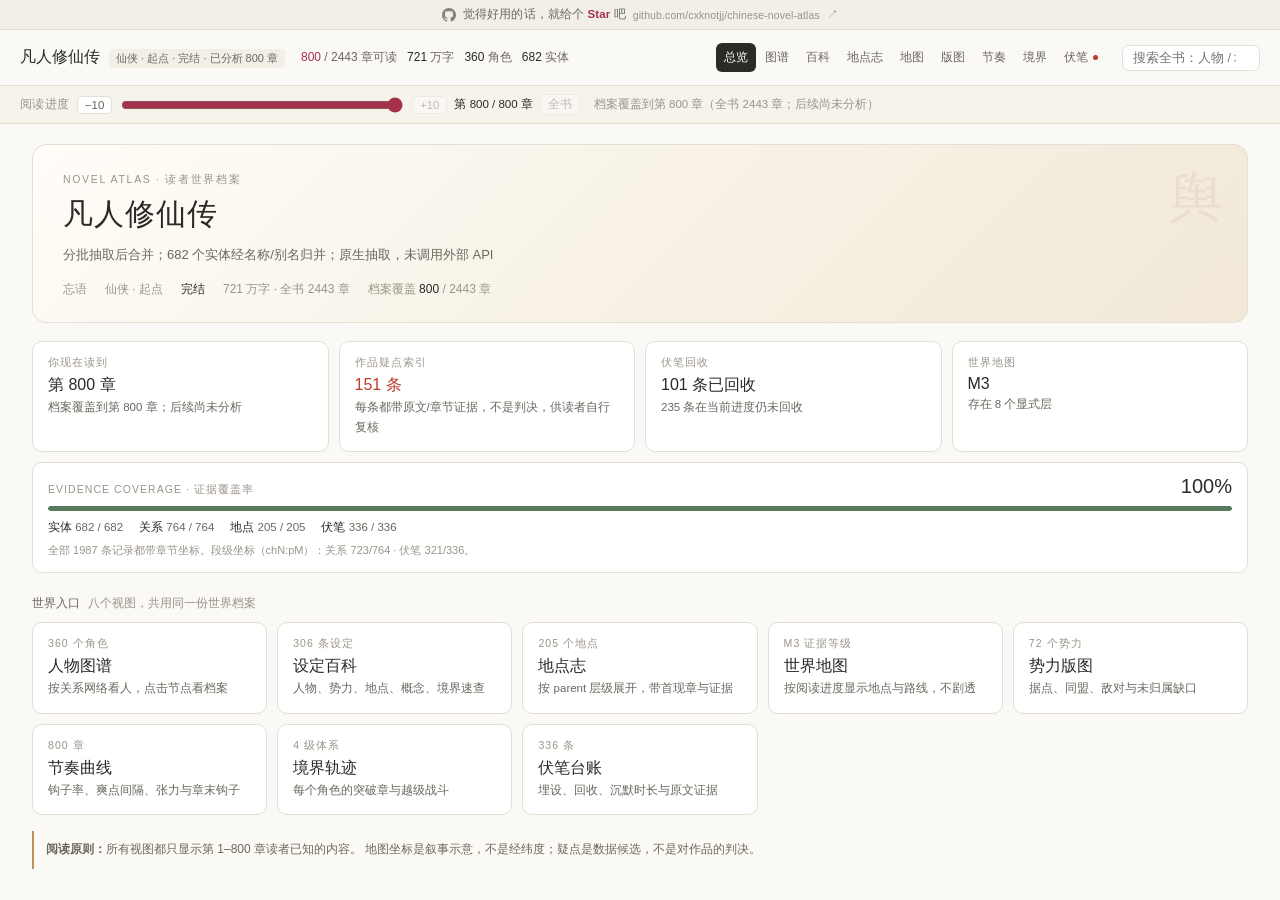
==== commit c53d50a0: "feat(ui): 所有 atlas / reader 页面加 GitHub Star 入口 顶部增加 GitHub 图标、仓库外链与「觉得好用的话，就给个 Star 吧」文案；移动端收起仓库名，搜索" ====
--- a/demo/index.html
+++ b/demo/index.html
@@ -47,6 +47,22 @@
   .entity-icon-creature { color: var(--ok); }
   .entity-icon-sm { width: 14px; height: 14px; }
   .entity-icon-lg { width: 20px; height: 20px; }
+
+  /* 顶部 GitHub Star 入口：所有 atlas / reader 页面共用 */
+  .gh-star-strip {
+    display: flex; align-items: center; justify-content: center; gap: 7px;
+    height: 30px; padding: 0 14px; flex: none; width: 100%;
+    border-bottom: 1px solid var(--line);
+    background: #F2EFE7; color: var(--ink-2);
+    font-size: 11.5px; letter-spacing: .01em; text-decoration: none;
+    white-space: nowrap; transition: background .15s, color .15s;
+  }
+  .gh-star-strip:hover { background: #EDE8DC; color: var(--ink); }
+  .gh-star-icon { width: 14px; height: 14px; flex: none; display: block; opacity: .8; }
+  .gh-star-text b { color: var(--crimson); font-weight: 600; }
+  .gh-star-repo { color: var(--ink-3); font-size: 10.5px; }
+  .gh-star-strip:hover .gh-star-repo { color: var(--ink-2); }
+  .gh-star-arrow { color: var(--ink-3); font-size: 11px; }
 
   header {
     height: 56px; display: flex; align-items: center; gap: 16px;
@@ -177,7 +193,7 @@
 
   /* ---------- 全书搜索 ---------- */
   #searchPanel {
-    position: fixed; top: 98px; right: 20px; width: min(460px, 92vw); max-height: 62vh;
+    position: fixed; top: 128px; right: 20px; width: min(460px, 92vw); max-height: 62vh;
     overflow-y: auto; background: #fff; border: 1px solid var(--line); border-radius: 10px;
     box-shadow: 0 16px 40px rgba(43,42,38,0.14); z-index: 20; padding: 8px;
   }
@@ -764,10 +780,12 @@
     #readerBar { height: auto; min-height: 42px; flex-wrap: wrap; padding: 6px 12px; gap: 5px 8px; }
     #readerBar input[type=range] { width: 120px; }
     #readerBar .reader-hint { white-space: normal; font-size: 10.5px; width: 100%; }
-    #searchPanel { top: 122px; right: 10px; width: calc(100vw - 20px); max-height: 56vh; }
+    #searchPanel { top: 152px; right: 10px; width: calc(100vw - 20px); max-height: 56vh; }
   }
   @media (max-width: 800px) { aside { width: 100%; } input[type=search] { width: 110px; } }
   @media (max-width: 600px) {
+    .gh-star-strip { height: 28px; padding: 0 8px; gap: 6px; font-size: 11px; }
+    .gh-star-repo, .gh-star-arrow { display: none; }
     .realm-step { flex: 1 1 calc(50% - 4px); min-width: 0; }
     header { padding: 8px 10px; }
     .brand h1 { font-size: 15px; }
@@ -787,6 +805,15 @@
 </style>
 </head>
 <body>
+
+<a class="gh-star-strip" href="https://github.com/cxknotjj/chinese-novel-atlas" target="_blank" rel="noopener noreferrer" aria-label="觉得好用的话，就给个 Star 吧：在 GitHub 打开 cxknotjj/chinese-novel-atlas">
+  <svg class="gh-star-icon" viewBox="0 0 16 16" aria-hidden="true" focusable="false">
+    <path fill="currentColor" d="M6.766 11.328c-2.063-.25-3.516-1.734-3.516-3.656 0-.781.281-1.625.75-2.188-.203-.515-.172-1.609.063-2.062.625-.078 1.468.25 1.968.703.594-.187 1.219-.281 1.985-.281.765 0 1.39.094 1.953.265.484-.437 1.344-.765 1.969-.687.218.422.25 1.515.046 2.047.5.593.766 1.39.766 2.203 0 1.922-1.453 3.375-3.547 3.64.531.344.89 1.094.89 1.954v1.625c0 .468.391.734.86.547C13.781 14.359 16 11.53 16 8.03 16 3.61 12.406 0 7.984 0 3.563 0 0 3.61 0 8.031a7.88 7.88 0 0 0 5.172 7.422c.422.156.828-.125.828-.547v-1.25c-.219.094-.5.156-.75.156-1.031 0-1.64-.562-2.078-1.609-.172-.422-.36-.672-.719-.719-.187-.015-.25-.093-.25-.187 0-.188.313-.328.625-.328.453 0 .844.281 1.25.86.313.452.64.655 1.031.655s.641-.14 1-.5c.266-.265.47-.5.657-.656"/>
+  </svg>
+  <span class="gh-star-text">觉得好用的话，就给个 <b>Star</b> 吧</span>
+  <span class="gh-star-repo">github.com/cxknotjj/chinese-novel-atlas</span>
+  <span class="gh-star-arrow" aria-hidden="true">↗</span>
+</a>
 
 <header>
   <div class="brand">
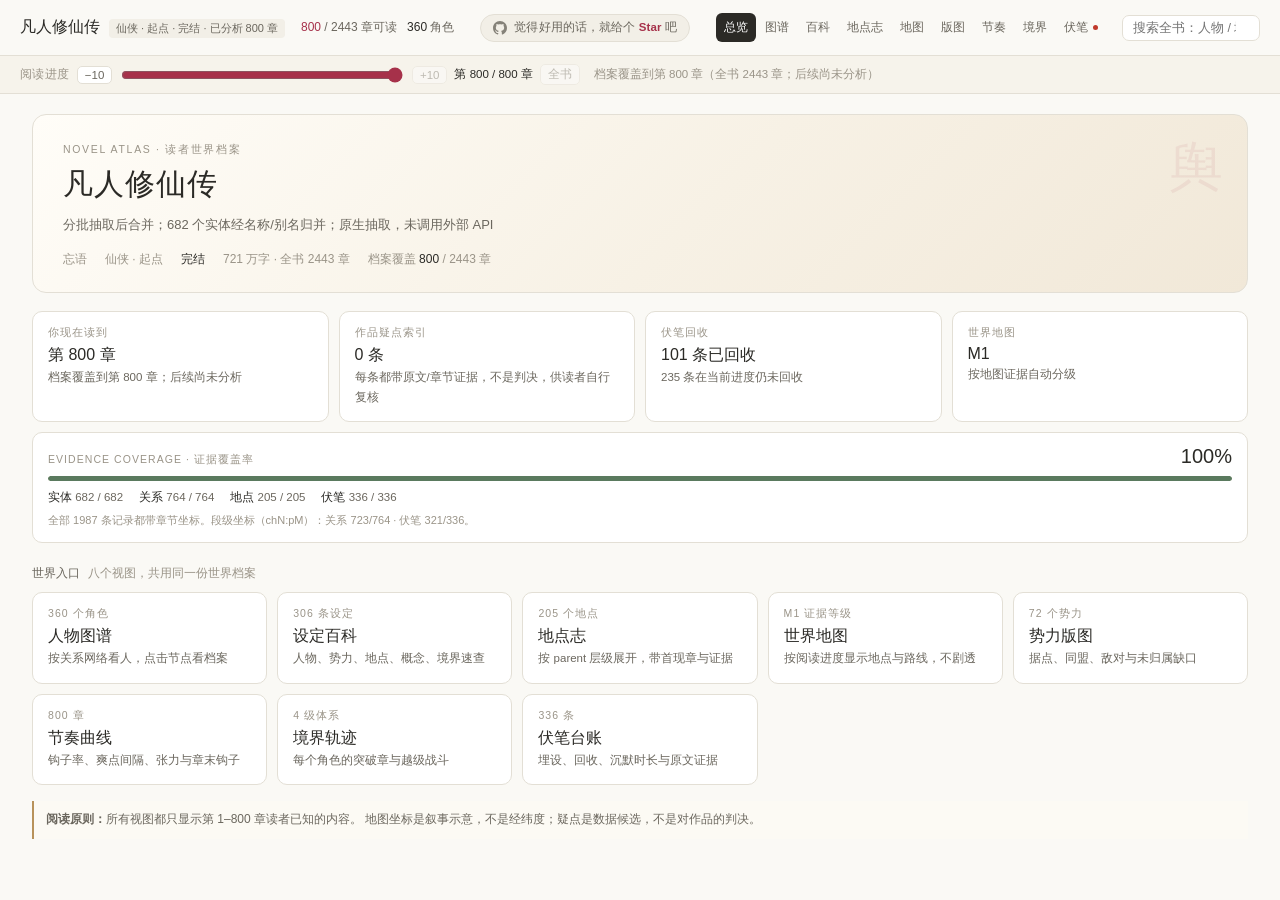
==== commit 4541a083: "UI：GitHub Star 入口移入顶部导航中间" ====
--- a/demo/index.html
+++ b/demo/index.html
@@ -48,16 +48,17 @@
   .entity-icon-sm { width: 14px; height: 14px; }
   .entity-icon-lg { width: 20px; height: 20px; }
 
-  /* 顶部 GitHub Star 入口：所有 atlas / reader 页面共用 */
+  /* 顶部 GitHub Star 入口：嵌在 header 中间，不占独立横条 */
   .gh-star-strip {
     display: flex; align-items: center; justify-content: center; gap: 7px;
-    height: 30px; padding: 0 14px; flex: none; width: 100%;
-    border-bottom: 1px solid var(--line);
+    height: 28px; padding: 0 12px; flex: none;
+    margin-left: auto; margin-right: auto;
+    border: 1px solid var(--line); border-radius: 999px;
     background: #F2EFE7; color: var(--ink-2);
     font-size: 11.5px; letter-spacing: .01em; text-decoration: none;
-    white-space: nowrap; transition: background .15s, color .15s;
-  }
-  .gh-star-strip:hover { background: #EDE8DC; color: var(--ink); }
+    white-space: nowrap; transition: background .15s, color .15s, border-color .15s;
+  }
+  .gh-star-strip:hover { background: #EDE8DC; color: var(--ink); border-color: #D8D1C1; }
   .gh-star-icon { width: 14px; height: 14px; flex: none; display: block; opacity: .8; }
   .gh-star-text b { color: var(--crimson); font-weight: 600; }
   .gh-star-repo { color: var(--ink-3); font-size: 10.5px; }
@@ -81,7 +82,7 @@
   .stats .cov b { color: var(--crimson); }
   .stats span { white-space: nowrap; }
 
-  .tabs { display: flex; gap: 1px; margin-left: auto; flex: none; }
+  .tabs { display: flex; gap: 1px; margin-left: 0; flex: none; }
   .tab {
     padding: 6px 12px; font-size: 12.5px; color: var(--ink-2);
     background: none; border: none; border-radius: 6px; cursor: pointer;
@@ -193,7 +194,7 @@
 
   /* ---------- 全书搜索 ---------- */
   #searchPanel {
-    position: fixed; top: 128px; right: 20px; width: min(460px, 92vw); max-height: 62vh;
+    position: fixed; top: 98px; right: 20px; width: min(460px, 92vw); max-height: 62vh;
     overflow-y: auto; background: #fff; border: 1px solid var(--line); border-radius: 10px;
     box-shadow: 0 16px 40px rgba(43,42,38,0.14); z-index: 20; padding: 8px;
   }
@@ -761,7 +762,16 @@
   }
   input[type=search]:focus { border-color: var(--gold); width: 176px; }
 
+  @media (max-width: 1700px) {
+    /* 中等桌面宽度收起仓库名，让中间 Star 入口不与两侧导航挤压 */
+    .gh-star-repo { display: none; }
+  }
+  @media (max-width: 1500px) {
+    /* 1440 级桌面给中间 Star 入口让位：保留覆盖与字数，收起角色/实体计数 */
+    .stats .book, .stats .entities { display: none; }
+  }
   @media (max-width: 1320px) {
+    .gh-star-arrow { display: none; }
     .tab { padding: 6px 8px; font-size: 12px; }
     .stats { gap: 10px; }
   }
@@ -770,11 +780,16 @@
     .geo-detail { position: static; }
     .power-extra { grid-template-columns: 1fr; }
   }
-  @media (max-width: 1180px) { .stats .book, .stats .entities { display: none; } }
   @media (max-width: 980px) { .stats { display: none; } .brand .tag { display: none; } }
   @media (max-width: 900px) {
     header { height: auto; min-height: 54px; flex-wrap: wrap; padding: 8px 12px; gap: 6px 10px; overflow: visible; }
     .brand { flex: 1 1 auto; min-width: 0; }
+    .gh-star-strip {
+      order: 3; flex: 1 1 100%; height: 28px; margin: 0; padding: 0 8px;
+      border: 0; border-top: 1px solid var(--line); border-radius: 0;
+      background: transparent;
+    }
+    .gh-star-strip:hover { background: transparent; }
     .tabs { order: 4; width: 100%; margin-left: 0; overflow-x: auto; padding-bottom: 2px; }
     .tab { flex: none; }
     #readerBar { height: auto; min-height: 42px; flex-wrap: wrap; padding: 6px 12px; gap: 5px 8px; }
@@ -806,21 +821,20 @@
 </head>
 <body>
 
-<a class="gh-star-strip" href="https://github.com/cxknotjj/chinese-novel-atlas" target="_blank" rel="noopener noreferrer" aria-label="觉得好用的话，就给个 Star 吧：在 GitHub 打开 cxknotjj/chinese-novel-atlas">
-  <svg class="gh-star-icon" viewBox="0 0 16 16" aria-hidden="true" focusable="false">
-    <path fill="currentColor" d="M6.766 11.328c-2.063-.25-3.516-1.734-3.516-3.656 0-.781.281-1.625.75-2.188-.203-.515-.172-1.609.063-2.062.625-.078 1.468.25 1.968.703.594-.187 1.219-.281 1.985-.281.765 0 1.39.094 1.953.265.484-.437 1.344-.765 1.969-.687.218.422.25 1.515.046 2.047.5.593.766 1.39.766 2.203 0 1.922-1.453 3.375-3.547 3.64.531.344.89 1.094.89 1.954v1.625c0 .468.391.734.86.547C13.781 14.359 16 11.53 16 8.03 16 3.61 12.406 0 7.984 0 3.563 0 0 3.61 0 8.031a7.88 7.88 0 0 0 5.172 7.422c.422.156.828-.125.828-.547v-1.25c-.219.094-.5.156-.75.156-1.031 0-1.64-.562-2.078-1.609-.172-.422-.36-.672-.719-.719-.187-.015-.25-.093-.25-.187 0-.188.313-.328.625-.328.453 0 .844.281 1.25.86.313.452.64.655 1.031.655s.641-.14 1-.5c.266-.265.47-.5.657-.656"/>
-  </svg>
-  <span class="gh-star-text">觉得好用的话，就给个 <b>Star</b> 吧</span>
-  <span class="gh-star-repo">github.com/cxknotjj/chinese-novel-atlas</span>
-  <span class="gh-star-arrow" aria-hidden="true">↗</span>
-</a>
-
 <header>
   <div class="brand">
     <h1 id="title">—</h1>
     <span class="tag" id="tag">—</span>
   </div>
   <div class="stats" id="stats"></div>
+  <a class="gh-star-strip" href="https://github.com/cxknotjj/chinese-novel-atlas" target="_blank" rel="noopener noreferrer" aria-label="觉得好用的话，就给个 Star 吧：在 GitHub 打开 cxknotjj/chinese-novel-atlas">
+    <svg class="gh-star-icon" viewBox="0 0 16 16" aria-hidden="true" focusable="false">
+      <path fill="currentColor" d="M6.766 11.328c-2.063-.25-3.516-1.734-3.516-3.656 0-.781.281-1.625.75-2.188-.203-.515-.172-1.609.063-2.062.625-.078 1.468.25 1.968.703.594-.187 1.219-.281 1.985-.281.765 0 1.39.094 1.953.265.484-.437 1.344-.765 1.969-.687.218.422.25 1.515.046 2.047.5.593.766 1.39.766 2.203 0 1.922-1.453 3.375-3.547 3.64.531.344.89 1.094.89 1.954v1.625c0 .468.391.734.86.547C13.781 14.359 16 11.53 16 8.03 16 3.61 12.406 0 7.984 0 3.563 0 0 3.61 0 8.031a7.88 7.88 0 0 0 5.172 7.422c.422.156.828-.125.828-.547v-1.25c-.219.094-.5.156-.75.156-1.031 0-1.64-.562-2.078-1.609-.172-.422-.36-.672-.719-.719-.187-.015-.25-.093-.25-.187 0-.188.313-.328.625-.328.453 0 .844.281 1.25.86.313.452.64.655 1.031.655s.641-.14 1-.5c.266-.265.47-.5.657-.656"/>
+    </svg>
+    <span class="gh-star-text">觉得好用的话，就给个 <b>Star</b> 吧</span>
+    <span class="gh-star-repo">github.com/cxknotjj/chinese-novel-atlas</span>
+    <span class="gh-star-arrow" aria-hidden="true">↗</span>
+  </a>
   <div class="tabs">
     <button class="tab on" data-view="home">总览</button>
     <button class="tab" data-view="graph">图谱</button>
@@ -4056,15 +4070,24 @@
     if (node && asset.type === 'architecture') {
       node._markerDy = Math.max(node._markerDy || 0, atlasNum(spec.markerOffset, 2.0));
     }
-    return true;
+    return {
+      box: { x: x - w * pivot[0] - 2, y: y - h * pivot[1] - 2, w: w + 4, h: h + 4 },
+      architecture: asset.type === 'architecture'
+    };
   }
   function drawAtlasStamps(ctx, rect) {
     const list = Array.isArray(ATLAS.stamps) ? ATLAS.stamps.slice() : [];
     const nodesById = new Map((mapModel.nodes || []).map(n => [n.id, n]));
     list.sort((a, b) => atlasNum(a.order, 0) - atlasNum(b.order, 0));
     let drawn = 0;
-    list.forEach(s => { if (drawAtlasStamp(ctx, s, rect, nodesById)) drawn++; });
-    return drawn;
+    const boxes = [];
+    list.forEach(s => {
+      const out = drawAtlasStamp(ctx, s, rect, nodesById);
+      if (!out) return;
+      drawn++;
+      if (out.architecture && out.box) boxes.push(out.box);
+    });
+    return { drawn, boxes };
   }
 
   function drawAtlasTerrain(ctx, rect) {
@@ -4536,7 +4559,8 @@
     drawAtlasTerrain(ctx, rect);
 
     // 4) 手绘 stamp：地形之外的建筑/植被/云水
-    drawAtlasStamps(ctx, rect);
+    const stampResult = drawAtlasStamps(ctx, rect) || {};
+    const stampBoxes = stampResult.boxes || [];
 
     // 5) 路线：数据点列 → Catmull-Rom 平滑，不用固定 PNG
     const routeLabels = drawAtlasRoutes(ctx, rect);
@@ -4560,18 +4584,39 @@
     uiBoxes.push({ x: dsX - 4, y: dsY - dsFs * 1.1, w: dsW + 8, h: dsFs * 2.2 });
     regions.forEach(r => {
       if (!r.name) return;
-      const at = r.label_at || [50, 50];
-      const text = r.label || r.name;
+      const poly = (r.polygon || []).map(atlasWorldScreen);
+      if (poly.length < 3) return;
+      const minX = Math.min(...poly.map(p => p.x)), maxX = Math.max(...poly.map(p => p.x));
+      const minY = Math.min(...poly.map(p => p.y)), maxY = Math.max(...poly.map(p => p.y));
+      const text = r.label || String(r.name).replace(/[（(].*$/, '').trim() || r.name;
       const font = Math.max(17, Math.min(30, rect.width * 0.022)) * mapLabelScale();
-      const p = atlasWorldScreen(at);
-      if (!onStage(p.x, p.y, font * 0.8)) return;
+      const h = font * 1.3;
+      const gap = Math.max(6, font * 0.28);
       ctx.save();
       ctx.font = `600 ${font}px "Songti SC","SimSun",serif`;
-      const tw = ctx.measureText(text).width;
+      const tw = ctx.measureText(text).width + 12;
       ctx.restore();
-      candidates.push({
-        kind: 'region', text, x: p.x, y: p.y,
-        w: tw + 12, h: font * 1.3, priority: 0, font
+      const fitsStage = (x, y) => x - tw / 2 >= safePad && x + tw / 2 <= rect.width - safePad &&
+        y - h / 2 >= safePad && y + h / 2 <= rect.height - safePad;
+      // 区域名固定在区域底边中点附近：先试底边内侧，再退到底边外侧；
+      // label_at 只在明确落在区域底边以下时作为手动锚点。
+      const padX = (minX + maxX) / 2;
+      const insideY = Math.min(Math.max(maxY - h / 2 - gap, minY + h / 2), rect.height - safePad - h / 2);
+      const outsideY = maxY + h / 2 + gap;
+      const variants = [];
+      const at = r.label_at ? atlasWorldScreen(r.label_at) : null;
+      if (at && at.y > maxY + gap) variants.push({ x: at.x, y: at.y, seq: 0 });
+      else variants.push({ x: padX, y: insideY, seq: 0 });
+      variants.push({ x: padX, y: outsideY, seq: 1 });
+      if (Math.abs(outsideY - insideY) > h * 0.35) {
+        variants.push({ x: padX, y: Math.max(minY + h / 2, insideY - h * 0.55), seq: 2 });
+      }
+      variants.forEach(v => {
+        if (!fitsStage(v.x, v.y)) return;
+        candidates.push({
+          kind: 'region', text, x: v.x, y: v.y,
+          w: tw, h, priority: 0, font, seq: v.seq, regionGroup: r.id
+        });
       });
     });
 
@@ -4605,31 +4650,37 @@
     });
     routeLabels.forEach(l => { if (onStage(l.x, l.y, 12)) candidates.push(l); });
 
-    // 标记 icon 的保留框：文字不得压住别的标记；rank3 在远景不占位
-    const reserved = nodes.filter(n => !hideMarker(n) && atlasMarkerTypeOf(n) !== 'none').map(n => {
+    // 标记 icon 的保留框：文字不得压住别的标记；rank3 在远景不占位；
+    // 区域层节点不再画小点，不占标签位置。
+    const reserved = nodes.filter(n => !hideMarker(n) && !regionLayerIds.has(n.id) && atlasMarkerTypeOf(n) !== 'none').map(n => {
       const s = atlasNodeScreen(n);
       const size = markerSizes[n.id] || atlasMarkerSizeOnScreen(n.rank || 2, rect);
       return { id: n.id, box: { x: s.x - size / 2 - 2, y: s.y - size / 2 - 2, w: size + 4, h: size + 4 } };
     });
+    const obstacles = reserved.concat(stampBoxes.map(box => ({ box })));
     const boxHit = (a, b) => !(a.x + a.w < b.x || a.x > b.x + b.w || a.y + a.h < b.y || a.y > b.y + b.h);
 
-    candidates.sort((a, b) => a.priority - b.priority || (a.y - b.y));
-    const kept = [], dropped = [];
+    candidates.sort((a, b) => a.priority - b.priority || (a.seq || 0) - (b.seq || 0) || (a.y - b.y));
+    const kept = [], dropped = [], keptRegionGroups = new Set();
     candidates.forEach(c => {
+      if (c.regionGroup && keptRegionGroups.has(c.regionGroup)) { dropped.push(c); return; }
       const box = { x: c.x - c.w / 2, y: c.y - c.h / 2, w: c.w, h: c.h };
       const hitLabel = kept.some(k => boxHit(box, k.box));
-      const hitMarker = reserved.some(r => r.id !== c.id && boxHit(box, r.box));
+      const hitMarker = obstacles.some(o => o.id !== c.id && boxHit(box, o.box));
       const hitUI = uiBoxes.some(u => boxHit(box, u));
       if (hitLabel || hitMarker || hitUI) { dropped.push(c); return; }
       kept.push(Object.assign({}, c, { box }));
+      if (c.regionGroup) keptRegionGroups.add(c.regionGroup);
     });
 
     // 7) 区域名
     kept.filter(c => c.kind === 'region').forEach(c => drawAtlasRegionLabel(ctx, c.box, c.text, c.font));
 
-    // 8) 标记
+    // 8) 标记：区域层节点已由区域面承载，不再单独画小点
     nodes.forEach(n => {
-      if (n.unknown || hideMarker(n)) { n._markerR = 0; n._hidden = true; return; }
+      if (n.unknown || hideMarker(n) || regionLayerIds.has(n.id)) {
+        n._markerR = 0; n._hidden = true; return;
+      }
       const s = atlasNodeScreen(n);
       const type = atlasMarkerTypeOf(n);
       n._hidden = type === 'none';
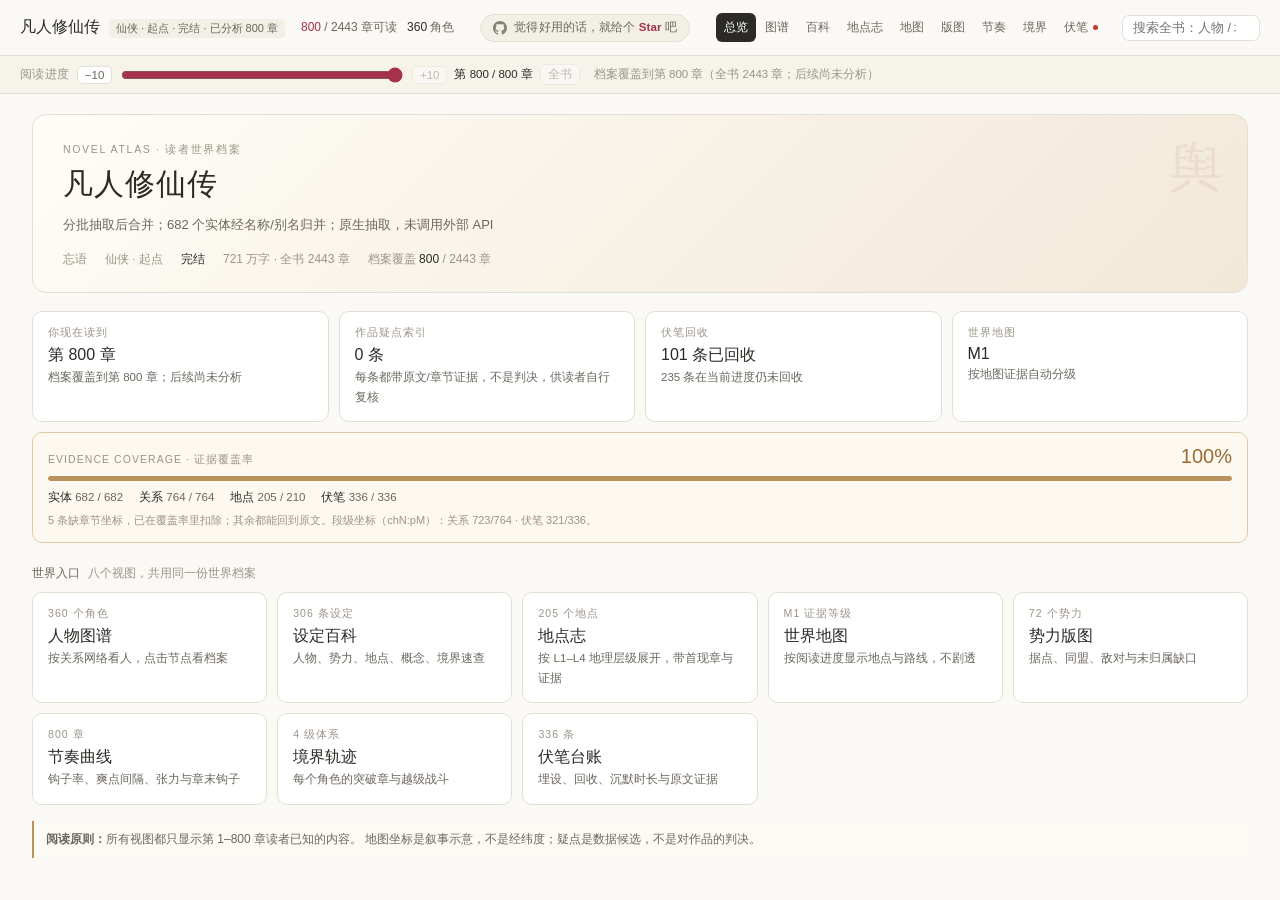
==== commit 52b64044: "地点层级：建立 L1–L4 三分支与真实 L1 根" ====
--- a/demo/index.html
+++ b/demo/index.html
@@ -234,6 +234,8 @@
     width: 15px; height: 0; border-radius: 0; background: none !important;
     border-top-width: 1.6px; border-top-style: solid;
   }
+  /* 桌面不显示移动端图例按钮；手机端图例默认收起，避免遮住图谱 */
+  .legend-toggle { display: none; }
 
   #hint {
     position: absolute; right: 16px; bottom: 16px;
@@ -422,6 +424,20 @@
   .geo-toggle.leaf { visibility: hidden; }
   .geo-dot { width: 7px; height: 7px; border-radius: 50%; display: inline-block; }
   .geo-name { font-size: 12.5px; color: var(--ink); white-space: nowrap; overflow: hidden; text-overflow: ellipsis; }
+  .geo-lv {
+    display: inline-block; min-width: 20px; margin-right: 4px;
+    padding: 1px 3px; border-radius: 3px; background: #F0ECE2;
+    color: var(--ink-3); font: 9px/1.4 -apple-system, "PingFang SC", sans-serif;
+    font-style: normal; text-align: center; vertical-align: 1px;
+  }
+  .geo-lv.l1 { color: #8A4B3A; background: #F7E9E1; }
+  .geo-lv.l2 { color: #5B6650; background: #EEF1E7; }
+  .geo-lv.l3 { color: #5A6A73; background: #EAF0F2; }
+  .geo-lv.l4 { color: #77716A; background: #F2EFE8; }
+  .geo-path-lv {
+    display: inline-block; margin-right: 4px; color: #A5A095;
+    font: 9px/1.4 -apple-system, "PingFang SC", sans-serif; font-style: normal;
+  }
   .geo-ch { font-size: 10px; color: var(--ink-3); white-space: nowrap; }
   .geo-owner {
     max-width: 94px; overflow: hidden; text-overflow: ellipsis;
@@ -816,6 +832,26 @@
     .home-title { font-size: 24px; }
     .home-grid { grid-template-columns: 1fr; }
     .home-meta { gap: 8px 12px; }
+
+    /* 手机端图谱：画布优先，图例默认收起 */
+    #graphTools { left: 10px; right: 10px; top: 10px; flex-wrap: wrap; }
+    #hint { display: none; }
+    #legend { display: none; }
+    #legend.mobile-open {
+      display: flex; left: 10px; right: 10px; bottom: 54px;
+      max-width: none; max-height: 42vh; overflow-y: auto;
+      padding: 10px 12px; border: 1px solid var(--line); border-radius: 10px;
+      background: rgba(250,249,245,0.97); box-shadow: 0 8px 28px rgba(43,42,38,0.14);
+      pointer-events: auto; z-index: 7;
+    }
+    .legend-toggle {
+      display: inline-flex; align-items: center; justify-content: center;
+      position: absolute; left: 12px; bottom: 12px; z-index: 7;
+      height: 28px; padding: 0 11px; border: 1px solid var(--line); border-radius: 999px;
+      background: rgba(250,249,245,0.95); color: var(--ink-2);
+      font: 11px/1 inherit; cursor: pointer;
+    }
+    .legend-toggle[aria-expanded="true"] { background: #2B2A26; color: #fff; border-color: #2B2A26; }
   }
 </style>
 </head>
@@ -874,6 +910,7 @@
       <select id="groupFilter" title="只看某个势力"></select>
     </div>
     <div id="legend"></div>
+    <button id="legendToggle" class="legend-toggle" type="button" aria-controls="legend" aria-expanded="false">图例</button>
     <div id="hint">拖拽节点 · 滚轮缩放 · 悬停连线看关系 · 点击查看</div>
   </div>
 
@@ -1193,8 +1230,11 @@
     .replace(/"/g, '&quot;').replace(/'/g, '&#39;');
 
   /* 地点层级树：容器复用，随阅读进度重算（截断后可能有地点消失或父级被隐藏） */
-  const byFirstCh = (a, b) => (a.first_ch || 9999) - (b.first_ch || 9999) ||
-    a.name.localeCompare(b.name, 'zh');
+  const byFirstCh = (a, b) => {
+    const ac = a.first_ch === 0 ? 0 : (a.first_ch || 9999);
+    const bc = b.first_ch === 0 ? 0 : (b.first_ch || 9999);
+    return ac - bc || a.name.localeCompare(b.name, 'zh');
+  };
   const placeChildren = new Map();
   const placeRoots = [];
   function rebuildPlaceTree() {
@@ -1208,7 +1248,11 @@
         placeRoots.push(p);
       }
     });
-    placeRoots.sort(byFirstCh);
+    const branchOrder = { continent: 0, ocean: 1, realm: 2 };
+    placeRoots.sort((a, b) =>
+      ((a.geo_order ?? 99) - (b.geo_order ?? 99)) ||
+      ((branchOrder[a.branch] ?? 9) - (branchOrder[b.branch] ?? 9)) ||
+      byFirstCh(a, b));
     placeChildren.forEach(list => list.sort(byFirstCh));
   }
 
@@ -1346,6 +1390,23 @@
       cur = cur.parent ? placeById.get(cur.parent) : null;
     }
     return path;
+  }
+  /** 地理层级：优先用数据里的 L1–L4，旧数据按 parent 深度退化。 */
+  const GEO_BRANCH_CN = { continent: '大陆', ocean: '海洋', realm: '界面' };
+  function placeLevel(p) {
+    const n = p && Number(p.level);
+    return n >= 1 && n <= 4 ? Math.round(n) : Math.min(4, placeDepth(p) + 1);
+  }
+  function placeBranchCN(p) {
+    return GEO_BRANCH_CN[p && p.branch] || '';
+  }
+  function placeGeoTag(p) {
+    const branch = placeBranchCN(p);
+    return `L${placeLevel(p)}${branch ? ' · ' + branch : ''}`;
+  }
+  /** 真实剧情地点数：不含天南/人界这类地理分支容器。 */
+  function placeRealCount() {
+    return PLACES.filter(p => !p.virtual).length;
   }
 
   function realmIndex(id) {
@@ -2648,7 +2709,7 @@
     const entries = [
       ['graph', '人物图谱', `${chars.length} 个角色`, '按关系网络看人，点击节点看档案'],
       ['wiki', '设定百科', `${D.concepts.length} 条设定`, '人物、势力、地点、概念、境界速查'],
-      ['geo', '地点志', `${D.places.length} 个地点`, '按 parent 层级展开，带首现章与证据'],
+      ['geo', '地点志', `${placeRealCount()} 个地点`, '按 L1–L4 地理层级展开，带首现章与证据'],
       ['map', `世界地图`, `${mapLevel} 证据等级`, '按阅读进度显示地点与路线，不剧透'],
       ['power', '势力版图', `${D.entities.filter(e => e.type === 'org').length} 个势力`, '据点、同盟、敌对与未归属缺口'],
       ['rhythm', '节奏曲线', `${D.chapters.length} 章`, '钩子率、爽点间隔、张力与章末钩子'],
@@ -2970,7 +3031,7 @@
       <button class="geo-toggle${kids.length ? '' : ' leaf'}" data-toggle="${p.id}"
         aria-label="展开或收起">${geoExpanded.has(p.id) ? '−' : '+'}</button>
       <i class="geo-dot" style="background:${st.color}"></i>
-      <span class="geo-name" title="${escHtml(p.name)}">${escHtml(p.name)}</span>
+      <span class="geo-name" title="${escHtml(p.name)}"><i class="geo-lv l${placeLevel(p)}">L${placeLevel(p)}</i>${escHtml(p.name)}</span>
       <span class="geo-ch">${p.first_ch ? '第' + p.first_ch + '章' : '—'}</span>
       <span class="geo-owner${info.roots.length || info.special ? ' owned' : ''}"
         title="${escHtml(placeOwnerText(p))}">${escHtml(owner)}</span>
@@ -2978,8 +3039,6 @@
   }
 
   function geoDetailHTML(p) {
-    const st = placeStage(p);
-    const depth = placeDepth(p);
     const info = placeOwnerInfo(p);
     const kids = placeChildren.get(p.id) || [];
     const path = placePath(p);
@@ -3015,14 +3074,14 @@
     const attrs = Object.entries(p.attrs || {});
     return `
       <h2 class="geo-detail-title">${escHtml(p.name)}</h2>
-      <div class="geo-meta">第 ${p.first_ch || '—'} 章首现 · ${st.label} · 第 ${depth + 1} 层</div>
+      <div class="geo-meta">${escHtml(placeGeoTag(p))} · 第 ${p.first_ch || '—'} 章首现${p.virtual ? ' · 地理分支容器' : ''}</div>
       <div class="geo-badges">${ownerBadgesHTML(info)}<span class="geo-badge">${kids.length} 个下级地点</span></div>
       <p class="geo-desc">${escHtml(p.desc || '暂无档案描述。')}</p>
 
       <div class="geo-sec-title">位置档案</div>
       <div class="geo-kv">
         <div class="k">父级路径</div>
-        <div class="v">${path.map(x => `<button class="geo-jump" data-jump="${x.id}">${escHtml(x.name)}</button>`).join(' › ') || '—'}</div>
+        <div class="v">${path.map(x => `<button class="geo-jump" data-jump="${x.id}"><i class="geo-path-lv">L${placeLevel(x)}</i>${escHtml(x.name)}</button>`).join(' › ') || '—'}</div>
         ${attrs.map(([k, v]) => `<div class="k">${escHtml(k)}</div><div class="v">${escHtml(v)}</div>`).join('')}
       </div>
 
@@ -3083,14 +3142,14 @@
     }));
     views.geo.innerHTML = `
       <div class="geo-note">
-        ${PLACES.length} 个地点按 <b>parent</b> 组成层级容器，按卷/首现章分 ${GEO_STAGES.length} 个阶段。数据只有层级、归属和出现章号，没有坐标；这张页面不画地图，也不猜方位。
+        ${placeRealCount()} 个地点 + ${PLACES.length - placeRealCount()} 个地理容器按 <b>L1–L4</b> 组成层级，按卷/首现章分 ${GEO_STAGES.length} 个阶段。数据只有层级、归属和出现章号，没有坐标；这张页面不画地图，也不猜方位。
       </div>
       <div class="geo-stage-strip">${counts.map(s => `
         <span class="geo-stage-chip"><i style="background:${s.color}"></i><b>${s.label}</b>
           <span>${s.count} 处 · ${s.note}</span></span>`).join('')}</div>
       <div class="geo-layout">
         <div class="geo-tree-panel">
-          <div class="geo-tree-head"><b>地点层级树</b><span>${PLACES.length} 个地点 · ${placeRoots.length} 个顶层容器</span></div>
+          <div class="geo-tree-head"><b>地点层级树</b><span>${placeRealCount()} 个地点 · ${placeRoots.length} 个 L1 容器</span></div>
           ${placeRoots.map(p => geoRowHTML(p, 0)).join('')}
         </div>
         <div class="geo-detail">${p ? geoDetailHTML(p) : '<div class="geo-empty">没有地点数据。</div>'}</div>
@@ -3189,13 +3248,23 @@
     return out;
   }
   function mapLayerList() {
-    const roots = placeRoots.map(p => ({ id: p.id, name: p.name, count: mapSubtree(p.id).size }));
+    // 只收显式标出的地图层：越国 / 乱星海 / 虚天殿。后端 layers 里
+    // 还会带出车骑国、风都国这些节点根，不能全塞进层下拉。
+    const declared = ((D._mapLevels || {}).layers || [])
+      .map(l => placeById.get(l.id)).filter(p => p && !p.virtual && p.map_layer);
+    let roots = declared;
+    if (!roots.length) {
+      roots = PLACES.filter(p => p.map_layer && !p.virtual);
+    }
+    if (!roots.length) roots = placeRoots.filter(p => !p.virtual);
+    roots = roots.map(p => ({ id: p.id, name: p.name, count: mapSubtree(p.id).size }));
     roots.sort((a, b) => b.count - a.count || a.name.localeCompare(b.name, 'zh'));
-    return [{ id: 'all', name: '全部', count: PLACES.length }, ...roots];
+    return [{ id: 'all', name: '全部', count: placeRealCount() }, ...roots];
   }
   function mapRootOf(id) {
     let cur = placeById.get(id), seen = new Set();
     while (cur && cur.parent && placeById.has(cur.parent) && !seen.has(cur.id)) {
+      if (cur.map_layer || placeLevel(cur) === 1) break;
       seen.add(cur.id); cur = placeById.get(cur.parent);
     }
     return cur ? cur.id : id;
@@ -4231,7 +4300,8 @@
     if (!u) return;
     const px = v => v / u;
     ctx.save();
-    ctx.translate(cx, cy);
+    // 图标局部坐标是 0–100，缩放后必须先平移到左上角，否则整个图标会向右下偏 size/2。
+    ctx.translate(cx - size / 2, cy - size / 2);
     ctx.scale(u, u);
     ctx.lineCap = 'round';
     ctx.lineJoin = 'round';
@@ -4306,13 +4376,16 @@
   function drawAtlasRegionLabel(ctx, box, text, fontPx) {
     ctx.save();
     ctx.font = `600 ${fontPx}px "Songti SC","SimSun",serif`;
-    ctx.textAlign = 'center';
+    // 用实测宽度把区域名的几何中心放在区域底边中点，不依赖浏览器 textAlign 的字形余量。
+    const textW = ctx.measureText(text).width;
+    const textX = box.x + box.w / 2 - textW / 2;
+    ctx.textAlign = 'left';
     ctx.textBaseline = 'middle';
     ctx.lineWidth = Math.max(3, fontPx * 0.12);
     ctx.strokeStyle = 'rgba(243,236,221,0.88)';
-    ctx.strokeText(text, box.x + box.w / 2, box.y + box.h / 2);
+    ctx.strokeText(text, textX, box.y + box.h / 2);
     ctx.fillStyle = ATLAS_THEME.ink;
-    ctx.fillText(text, box.x + box.w / 2, box.y + box.h / 2);
+    ctx.fillText(text, textX, box.y + box.h / 2);
     ctx.restore();
   }
   function drawAtlasNodeLabel(ctx, cand) {
@@ -4328,13 +4401,17 @@
       ctx.stroke();
     }
     ctx.font = `${cand.rank === 1 ? '600 ' : ''}${cand.font}px -apple-system,"PingFang SC",sans-serif`;
-    ctx.textAlign = 'center';
+    // 用实测文字宽度反推左边界，避免某些浏览器在 textAlign=center 下的字宽/字形偏差。
+    // 文字盒中心 = 图标中心；引线也落在同一根中轴线上。
+    const textW = ctx.measureText(cand.text).width;
+    const textX = cand.x - textW / 2;
+    ctx.textAlign = 'left';
     ctx.textBaseline = 'middle';
     ctx.lineWidth = Math.max(3.2, cand.font * 0.22);
     ctx.strokeStyle = 'rgba(243,236,221,0.94)';
-    ctx.strokeText(cand.text, cand.x, cand.y);
+    ctx.strokeText(cand.text, textX, cand.y);
     ctx.fillStyle = cand.color || '#2B2A26';
-    ctx.fillText(cand.text, cand.x, cand.y);
+    ctx.fillText(cand.text, textX, cand.y);
     ctx.restore();
   }
 
@@ -4588,7 +4665,10 @@
       if (poly.length < 3) return;
       const minX = Math.min(...poly.map(p => p.x)), maxX = Math.max(...poly.map(p => p.x));
       const minY = Math.min(...poly.map(p => p.y)), maxY = Math.max(...poly.map(p => p.y));
-      const text = r.label || String(r.name).replace(/[（(].*$/, '').trim() || r.name;
+      // 一级地区名必须使用地区实体的原名：不从 layer 名称派生、不补「大陆」、不截括号。
+      const regionPlace = r.layer ? nodesById.get(r.layer) : null;
+      const text = String((regionPlace && regionPlace.name) || r.name || '').trim();
+      if (!text) return;
       const font = Math.max(17, Math.min(30, rect.width * 0.022)) * mapLabelScale();
       const h = font * 1.3;
       const gap = Math.max(6, font * 0.28);
@@ -5473,7 +5553,7 @@
       <div class="power-metrics">
         <div class="power-metric"><div class="v">${topCount}</div><div class="k">顶层势力</div></div>
         <div class="power-metric"><div class="v">${withPlaces}</div><div class="k">有据点记录</div></div>
-        <div class="power-metric"><div class="v">${PLACES.length}</div><div class="k">地点总数</div></div>
+        <div class="power-metric"><div class="v">${placeRealCount()}</div><div class="k">地点总数</div></div>
         <div class="power-metric"><div class="v" style="color:${unassigned.length ? 'var(--danger)' : 'var(--ink)'}">${unassigned.length}</div><div class="k">未归属地点</div></div>
         <div class="power-metric"><div class="v">${disputed.length + special.length}</div><div class="k">交界/共管</div></div>
         <div class="power-metric"><div class="v">${relPairs.length}</div><div class="k">势力关系边</div></div>
@@ -6071,6 +6151,15 @@
       (isolatedCount ? `<span style="color:#9A9488">另有 ${isolatedCount} 个角色无关系连线（见百科）</span>` : '');
   }
   renderLegend();
+  const legendToggle = document.getElementById('legendToggle');
+  const legendEl = document.getElementById('legend');
+  if (legendToggle && legendEl) {
+    legendToggle.addEventListener('click', () => {
+      const open = legendEl.classList.toggle('mobile-open');
+      legendToggle.setAttribute('aria-expanded', String(open));
+      legendToggle.textContent = open ? '收起图例' : '图例';
+    });
+  }
 
   /* ================= 启动 ================= */
   if (location.search.includes('debug=1')) {
